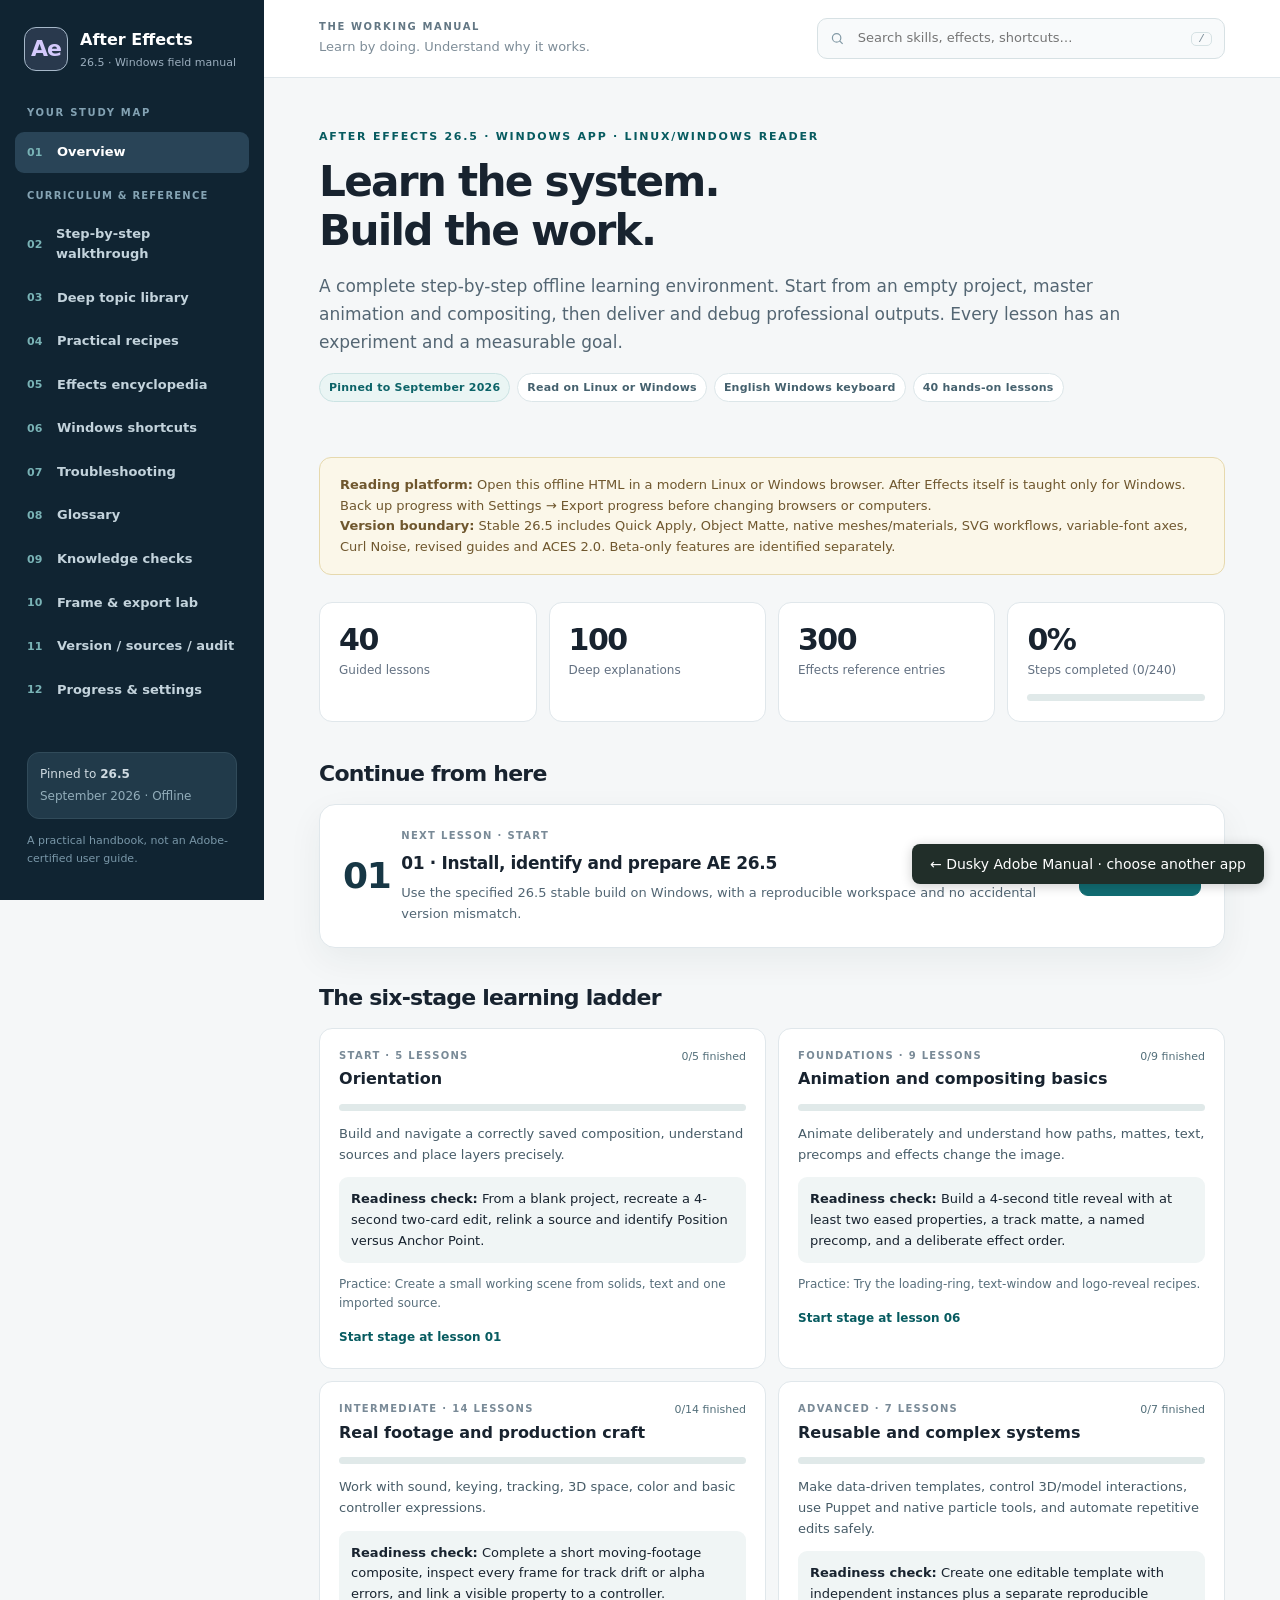
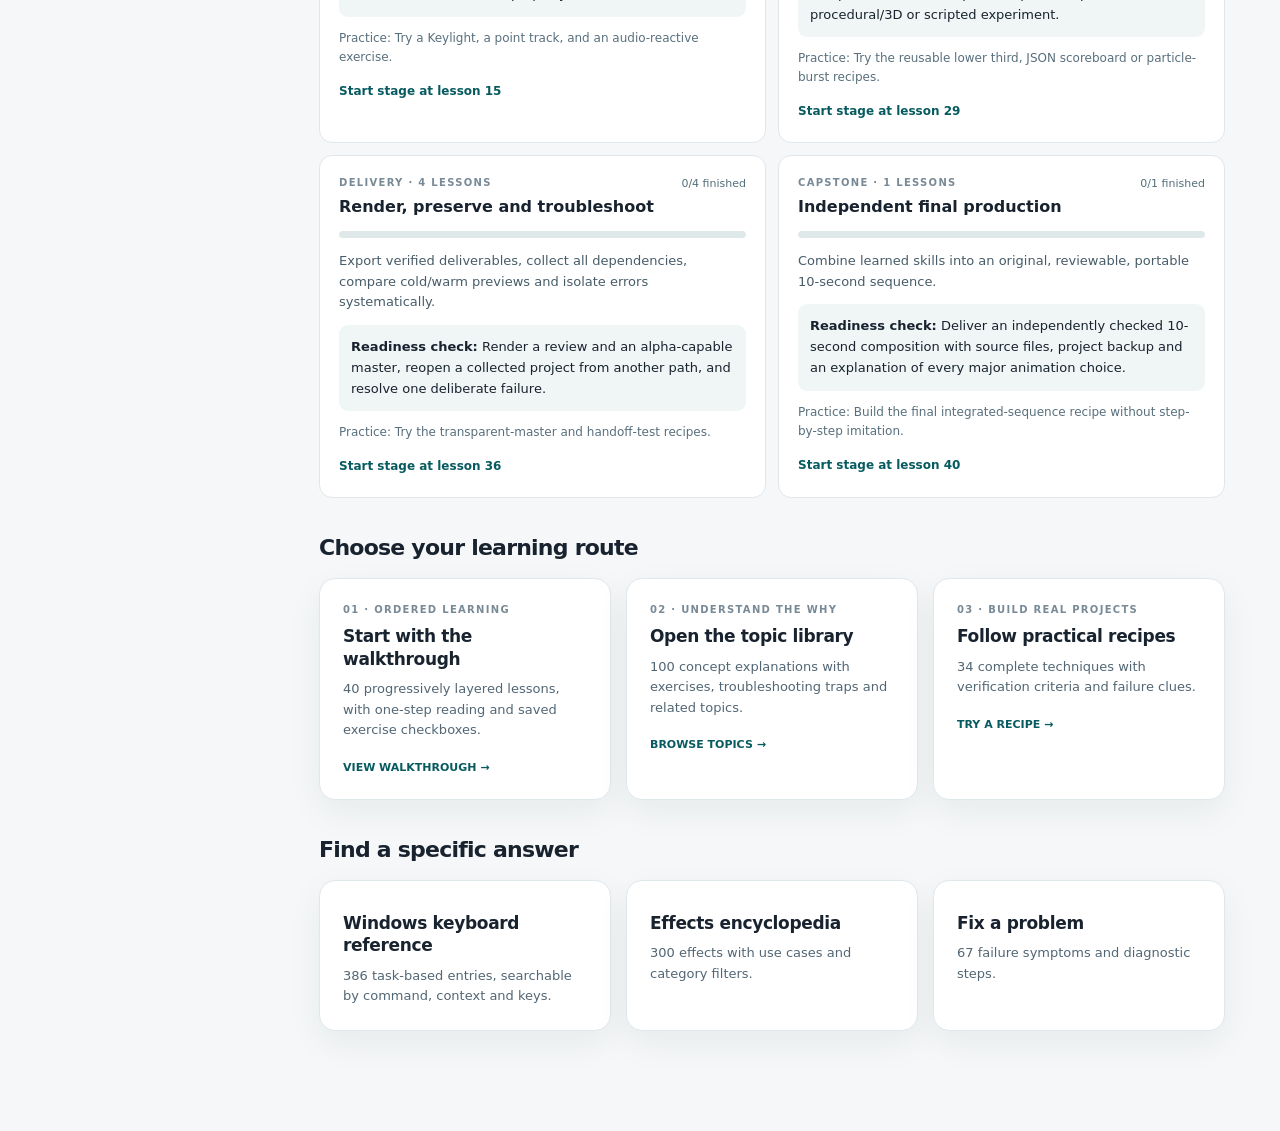
==== manuals/after-effects/index.html @ ebbea2ee "Unify Adobe manuals into a verified offline learning library" ====
<!DOCTYPE html>
<html lang="en">
<head>
<meta charset="utf-8">
<meta name="viewport" content="width=device-width,initial-scale=1">
<meta name="color-scheme" content="light">
<meta name="description" content="Offline After Effects 26.5 training manual, readable on Linux or Windows (After Effects instructions are Windows-only): 40 guided lessons, topics, effects, shortcuts, exercises, quizzes and troubleshooting.">
<title>After Effects 26.5 • Windows Field Manual</title>
<style>:root{--paper:#f5f7f8;--surface:#fff;--ink:#18232f;--muted:#627081;--border:#e0e7eb;--edge:#cbd7dd;--nav:#102432;--navink:#cfdae1;--accent:#137d82;--accent-dark:#075b60;--purple:#7762a6;--warm:#f4efdf;--tag:#eaf4f4;--shadow:0 12px 35px rgba(13,43,54,.06);--radius:16px;--font:15px;color-scheme:light}
*{box-sizing:border-box}html{scroll-behavior:smooth}body{margin:0;background:var(--paper);color:var(--ink);font:var(--font)/1.58 system-ui,-apple-system,"Segoe UI",Arial,sans-serif}a{color:var(--accent-dark);text-decoration:none}a:hover{text-decoration:underline}button,input,select{font:inherit}button{cursor:pointer}button:disabled{cursor:not-allowed;opacity:.45}button:focus-visible,a:focus-visible,input:focus-visible,select:focus-visible,summary:focus-visible{outline:3px solid #e8a653;outline-offset:3px}.skip{position:absolute;top:-60px;z-index:100;background:#fff;padding:10px}.skip:focus{top:10px}
.shell{display:grid;grid-template-columns:264px minmax(0,1fr);min-height:100vh}.sidebar{position:sticky;top:0;height:100vh;overflow-y:auto;background:var(--nav);color:var(--navink);padding:27px 15px 25px;display:flex;flex-direction:column}.brand{display:flex;align-items:center;gap:12px;padding:0 9px 33px}.brand-mark{display:grid;place-items:center;width:44px;height:44px;border:1px solid #a6b8c9;background:#29394d;border-radius:12px;color:#d4c9fb;font-weight:800;font-size:22px;letter-spacing:-1px}.brand strong{display:block;color:#fff;font-size:16px;font-weight:740}.brand small{display:block;color:#9baebe;font-size:11px;margin-top:2px}.sidebar-caption{font-size:10px;color:#83a2b3;letter-spacing:.17em;font-weight:750;margin:0 12px 12px}.nav{display:grid;gap:3px}.nav a{display:flex;align-items:center;gap:11px;padding:10px 12px;border-radius:9px;color:#c3d3dc;font-size:13px;font-weight:550;transition:background .12s}.nav a:hover,.nav a.active{background:#294457;text-decoration:none;color:#fff}.nav .num{font-variant-numeric:tabular-nums;color:#79b3b6;font-size:11px;width:19px}.nav .subnav{margin:12px 12px 7px;color:#85a4b4;font-size:10px;letter-spacing:.12em;font-weight:800}.sidebar-bottom{margin-top:auto;padding:24px 12px 8px}.sidebar-mini{background:#213a4a;border:1px solid #314b5a;border-radius:12px;padding:12px;font-size:12px}.sidebar-mini span{display:block;color:#92adba;margin-top:3px}.sidebar-note{font-size:11px;color:#7997a8;margin-top:13px}
.workspace{min-width:0}.topbar{height:78px;border-bottom:1px solid var(--border);display:flex;gap:22px;align-items:center;justify-content:space-between;background:#fff;padding:0 clamp(23px,4.3vw,78px);position:sticky;top:0;z-index:6}.header-title strong{display:block;font-size:10px;font-weight:800;color:#637784;letter-spacing:.16em}.header-title span{display:block;font-size:13px;color:#7e8d98;margin-top:2px}.search-shell{display:flex;gap:11px;align-items:center;border:1px solid #d7e1e4;border-radius:10px;background:#f8fafb;padding:8px 12px;color:#8299a5;width:min(420px,45%)}.search-shell input{outline:0;border:0;width:100%;background:none;min-width:0;font-size:13px;color:#273742}.search-shell kbd{font:11px ui-monospace,monospace;border:1px solid #d6e2e4;padding:0px 6px;border-radius:5px;color:#7b8d98}.menu-toggle{display:none;border:0;background:none;color:#15313c;font-size:21px}
#main{max-width:1300px;margin:0 auto;padding:50px clamp(23px,4.3vw,78px) 100px;min-height:80vh}.eyebrow{font-size:11px;color:var(--accent-dark);font-weight:800;letter-spacing:.16em;text-transform:uppercase;margin-bottom:13px}.hero{padding-bottom:35px}.hero h1,.heading h1{font-size:clamp(31px,3.3vw,51px);line-height:1.15;letter-spacing:-.042em;max-width:890px;margin:0 0 16px;font-weight:780}.hero p,.heading .lead{font-size:17px;max-width:840px;color:#546673;line-height:1.65;margin:0 0 10px}.heading{margin-bottom:33px}.heading h1{font-size:clamp(30px,3vw,42px)}.pillrow{display:flex;gap:7px;flex-wrap:wrap;margin-top:17px}.pill{font-size:11px;font-weight:750;letter-spacing:.02em;padding:5px 9px;border:1px solid #dce6e9;border-radius:99px;background:white;color:#45616e}.pill.accent{color:#0c6368;background:#eaf5f4;border-color:#cbe3e3}.pill.warning{background:#fbf4e6;color:#825722;border-color:#ecdcb9}.progressbar{height:7px;border-radius:99px;overflow:hidden;background:#e0e9e9}.progressbar span{height:100%;display:block;background:linear-gradient(90deg,#168c91,#58b5a7);transition:width .18s}
.kpis{display:grid;grid-template-columns:repeat(4,1fr);gap:12px;margin:27px 0 38px}.kpi{background:white;border:1px solid var(--border);border-radius:13px;padding:20px 19px}.kpi strong{font-size:30px;display:block;letter-spacing:-.05em;line-height:1.15}.kpi span{font-size:12px;color:var(--muted)}.kpi .progressbar{margin-top:13px}.section-head{display:flex;align-items:end;justify-content:space-between;gap:15px;margin:36px 0 16px}.section-head h2{font-size:22px;line-height:1.25;letter-spacing:-.035em;margin:0}.section-head p{font-size:13px;color:var(--muted);margin:2px 0}.grid{display:grid;grid-template-columns:repeat(2,minmax(0,1fr));gap:15px}.triple{grid-template-columns:repeat(3,minmax(0,1fr))}.card,.paper{background:var(--surface);border:1px solid var(--border);border-radius:var(--radius);box-shadow:var(--shadow)}.card{display:block;padding:23px;color:inherit;transition:transform .12s,border-color .12s}.card:hover{border-color:#b9d5d5;transform:translateY(-1px);text-decoration:none}.card h3{font-size:17px;line-height:1.32;letter-spacing:-.02em;margin:8px 0 9px}.card p{font-size:13px;color:#526674;margin:0}.card .card-foot{margin-top:18px;font-size:11px;color:var(--accent-dark);font-weight:750}.muted{color:var(--muted)}.tiny{font-size:12px;color:var(--muted)}.label{display:block;font-size:10px;text-transform:uppercase;letter-spacing:.13em;color:#798a97;font-weight:800}.paper{padding:26px 29px;margin:16px 0}.paper h2{font-size:21px;letter-spacing:-.02em;margin:0 0 12px}.paper h3{font-size:16px;margin:18px 0 7px}.paper p{margin:0 0 14px;color:#465967}.paper p:last-child{margin-bottom:0}.paper ul{padding-left:20px}.paper li{margin:6px 0}.paper details{border-top:1px solid var(--border);padding:14px 0}.paper details:first-of-type{border-top:0}.paper summary{cursor:pointer;font-weight:700}.paper code,.steps code,.card code,td code{font:12px/1.5 ui-monospace,SFMono-Regular,Consolas,monospace;background:#eff3f5;border:1px solid #e1e6e9;padding:2px 5px;border-radius:4px;color:#244052;overflow-wrap:anywhere}
.timeline-list{display:grid;gap:10px}.lesson-line{border:1px solid var(--border);border-radius:12px;display:grid;grid-template-columns:66px minmax(0,1fr) auto;align-items:center;gap:18px;padding:18px 21px;background:#fff;color:inherit}.lesson-line:hover{border-color:#afd3d3;text-decoration:none}.lesson-line .order{font-weight:800;font-size:14px;color:#81a0a8}.lesson-line h3{font-size:16px;line-height:1.3;margin:0 0 5px}.lesson-line p{font-size:12px;color:var(--muted);margin:0;line-height:1.4}.lesson-line .state{font-size:11px;color:#66818a;font-weight:700;white-space:nowrap}.lesson-line.completed{background:#f4faf8}.lesson-line.completed .state{color:#12806b}.phase{margin:38px 0 12px;font-size:11px;letter-spacing:.14em;font-weight:800;color:#7b859b}.button,.softbutton{border:1px solid #b3ced0;color:#09666b;background:white;padding:9px 15px;border-radius:9px;font-weight:700;font-size:13px}.button{background:#116c72;color:#fff;border-color:#116c72}.button:hover{background:#075d62}.softbutton:hover{background:#e9f4f4}.actions{display:flex;align-items:center;flex-wrap:wrap;gap:10px;margin:20px 0}.breadcrumb{font-size:12px;margin-bottom:17px;color:#658092}.breadcrumb a{color:#12777c}.lesson-head{display:flex;justify-content:space-between;gap:18px;align-items:start}.lesson-head .heading{margin-bottom:16px}.steps{margin:0;padding:0;list-style:none;display:grid;gap:9px}.step{border:1px solid #dce6e8;border-radius:12px;padding:17px 18px;display:flex;align-items:flex-start;gap:13px;background:#fff}.step.done{background:#f3faf7;border-color:#bfdfd7}.step label{display:flex;gap:13px;align-items:flex-start;cursor:pointer;width:100%}.step input{accent-color:#128b7f;margin-top:6px;width:17px;height:17px;flex-shrink:0}.step .step-num{font:700 11px ui-monospace,Consolas,monospace;color:#67838a;padding-top:4px;min-width:24px}.step .step-text{flex:1;font-size:14px;line-height:1.65;color:#2c414d}.step-index{display:inline-block;font-size:12px;color:var(--muted);margin:0 12px}.step-ctrls{display:flex;gap:9px;justify-content:space-between;align-items:center;flex-wrap:wrap;margin:17px 0}.note{border-left:3px solid #b9c6cd;background:#f1f5f6;padding:17px 18px;margin:13px 0;border-radius:0 10px 10px 0;font-size:13px;line-height:1.6}.note strong{display:block;margin-bottom:5px}.note.ok{border-color:#2a9493;background:#edf8f6}.note.caution{border-color:#dcb370;background:#fdf7ed}.note ul{margin:0;padding-left:20px}.checks{display:grid;gap:9px}.checkline{font-size:13px;display:flex;gap:9px;align-items:start}.checkline:before{content:"□";color:var(--accent)}.related{display:flex;flex-wrap:wrap;gap:8px}.related a{display:inline-block;border:1px solid #d2e6e5;background:#f5fbfb;color:#15686c;border-radius:8px;padding:6px 10px;font-size:12px;font-weight:650}.related a:hover{background:#e4f3f1;text-decoration:none}
.docsection{margin-bottom:18px}.docsection h3{margin:0 0 7px;font-size:17px}.docsection p{color:#3e5260;font-size:14px;line-height:1.72;margin:0}.filterbox{display:flex;gap:9px;flex-wrap:wrap;align-items:center;margin:15px 0 25px}.filterbox select,.filterbox input,.calc input,.calc select{border:1px solid #cad9df;border-radius:8px;padding:9px 10px;background:#fff;color:var(--ink);min-width:145px}.filterbox input{flex:1}.result-count{color:var(--muted);font-size:12px;margin-left:auto}.catalog{display:grid;gap:10px}.catalog-item{background:#fff;border:1px solid var(--border);border-radius:11px;padding:17px 20px}.catalog-item h3{margin:0 0 7px;font-size:15px}.catalog-item p{font-size:13px;color:#4b606d;margin:5px 0 0}.catalog-item .label{margin-bottom:7px}.catalog-item .shortcut-key{font:700 12px ui-monospace,Consolas,monospace;background:#e8f1f2;color:#11545d;padding:4px 6px;border-radius:5px;display:inline-block;white-space:normal}.catalog-item .splitrow{display:flex;justify-content:space-between;gap:15px;align-items:start}.catalog-item .splitrow h3{flex:1}.tag-categories{font-size:11px;color:#718d9a;margin-top:10px}.tablewrap{overflow:auto;border-radius:10px;border:1px solid var(--border)}table{border-collapse:collapse;width:100%;font-size:13px;background:#fff}th,td{text-align:left;padding:11px 13px;border-bottom:1px solid #e7ecef;vertical-align:top}th{font-size:11px;color:#536a77;background:#f0f5f6;letter-spacing:.04em}tr:last-child td{border:0}
.diagram{background:#f8fbfb;border-radius:13px;border:1px solid #dae7e8;padding:17px;margin:17px 0;overflow:auto}.diagram svg{display:block;width:100%;height:auto;max-height:250px}.diagram-caption{margin:8px 0 0;color:#596f7b;font-size:12px}.two-col{display:grid;grid-template-columns:minmax(0,1.6fr) minmax(220px,1fr);gap:17px}.sticky{align-self:start;position:sticky;top:105px}.source-list{display:grid;gap:9px}.source-row{border:1px solid var(--border);background:white;border-radius:10px;padding:14px 17px}.source-row strong{font-size:13px;display:block}.source-row span{font-size:11px;color:var(--muted)}.source-row p{font-size:12px;color:#526877;margin:5px 0 0}.legend{display:flex;gap:12px;flex-wrap:wrap;font-size:12px;color:#55717e}.legend span::before{content:'•';color:var(--accent);margin-right:5px}.calc{display:flex;gap:12px;flex-wrap:wrap}.calc label{display:grid;font-size:11px;font-weight:800;letter-spacing:.04em;color:#6e7f8d;gap:6px}.calc input{max-width:180px}.calc output{background:#e9f6f4;display:block;border-radius:10px;padding:15px 19px;font-size:17px;font-weight:750;color:#0c686c;align-self:end}.quiz-option{display:block;border:1px solid var(--border);border-radius:9px;padding:10px 13px;margin:8px 0;cursor:pointer;background:#fff}.quiz-option:has(input:checked){border-color:#84bfc2;background:#f1fafa}.quiz-option input{margin-right:7px;accent-color:var(--accent)}.quiz-result{margin-top:13px;font-weight:700}.quiz-result.correct{color:#127a67}.quiz-result.wrong{color:#a54d2c}.library-intro{margin-bottom:27px}.noticebar{border:1px solid #e6d9ae;background:#fbf7e9;border-radius:12px;padding:17px 20px;margin:20px 0;color:#6f572e;font-size:13px}.toggle{display:flex;gap:8px;align-items:center;font-size:12px;color:#536a78}.toggle input{accent-color:var(--accent)}.section-sep{margin:38px 0 15px;border:0;border-top:1px solid var(--border)}.empty{padding:28px;background:white;border-radius:13px;border:1px solid var(--border);color:var(--muted)}.resultslist{display:grid;gap:9px}.sr-only{position:absolute;left:-9999px}.progress-note{font-size:11px;color:#69808a;margin-top:6px}.callout-feature{display:flex;flex-wrap:wrap;gap:11px;align-items:center}.card-number{font-size:36px;letter-spacing:-.04em;font-weight:850;color:#173745}
body.large-text{--font:17px}body.high-contrast{--ink:#000;--paper:#fff;--muted:#343434;--border:#87949b;--accent:#006b6b;--nav:#000;--navink:#fff}body.high-contrast .card,body.high-contrast .paper{box-shadow:none}
@media(max-width:1100px){.triple{grid-template-columns:repeat(2,minmax(0,1fr))}.kpis{grid-template-columns:repeat(2,1fr)}.two-col{grid-template-columns:1fr}.sticky{position:static}.topbar{gap:12px}}
@media(max-width:790px){.shell{display:block}.sidebar{position:fixed;z-index:12;inset:0 auto 0 0;width:274px;transform:translateX(-105%);transition:transform .18s;box-shadow:0 6px 50px rgba(0,0,0,.23)}body.nav-open .sidebar{transform:translateX(0)}.menu-toggle{display:block}.header-title{display:none}.topbar{height:65px;padding:0 18px}.search-shell{width:auto;flex:1}.search-shell kbd{display:none}#main{padding:29px 17px 75px}.grid,.triple{grid-template-columns:1fr}.hero h1{font-size:34px}.paper{padding:20px 17px}.lesson-line{grid-template-columns:28px 1fr;padding:13px}.lesson-line .state{grid-column:2}.kpis{gap:8px}.kpi{padding:15px}.kpi strong{font-size:25px}}
@media(prefers-reduced-motion:reduce){html{scroll-behavior:auto}*,*:before,*:after{transition:none!important;animation:none!important}}
@media print{.sidebar,.topbar,.menu-toggle,.actions,.filterbox,.step-ctrls,.button,.softbutton{display:none!important}.shell{display:block}#main{padding:5mm 8mm}.paper,.card,.step{box-shadow:none;break-inside:avoid}a{color:#111;text-decoration:none}body{--paper:white}}

/* Progressive six-stage learning ladder; no JavaScript framework or external assets. */
.roadmap-grid{display:grid;grid-template-columns:repeat(2,minmax(0,1fr));gap:12px;margin:15px 0 30px}.roadmap-stage{border:1px solid var(--border);border-radius:13px;background:#fff;padding:19px}.roadmap-stage-top{display:flex;justify-content:space-between;gap:12px;align-items:start}.roadmap-stage h3{font-size:16px;line-height:1.35;margin:5px 0 12px}.roadmap-stage .progressbar{margin:2px 0 13px}.roadmap-stage p{color:#475c68;font-size:13px;margin:0 0 9px}.roadmap-stage .tiny{font-size:12px;color:#586f7c}.roadmap-count{font-size:11px;white-space:nowrap;color:#536f7a}.roadmap-gate{font-size:13px;line-height:1.6;padding:12px;background:#f0f5f5;border-radius:9px;margin:12px 0}.roadmap-link{font-size:12px;font-weight:750;display:inline-block;margin-top:6px}
@media(max-width:850px){.roadmap-grid{grid-template-columns:1fr}}

/* Keep hidden focus-mode steps available for whole-lesson printing. */
.focus-hidden{display:none}
.search-target{outline:3px solid var(--accent);scroll-margin-top:100px}
.step-text,.catalog-item,.source-row,.roadmap-stage{overflow-wrap:anywhere;min-width:0}
@media print{.focus-hidden{display:flex!important}.sticky{position:static}.two-col{display:block}}
body.large-text .step-text,body.large-text .docsection p,body.large-text .paper p,body.large-text .paper li,body.large-text .catalog-item p,body.large-text .card p,body.large-text .roadmap-stage p{font-size:1.1rem}
body.high-contrast .label,body.high-contrast .tiny,body.high-contrast .card p,body.high-contrast .paper p,body.high-contrast .catalog-item p,body.high-contrast .docsection p,body.high-contrast .roadmap-stage p{color:#111}
</style>
</head>
<body>
<a class="skip" href="#main">Skip to content</a>
<div class="shell" id="shell">
 <aside class="sidebar" aria-label="Main navigation">
  <div class="brand"><span class="brand-mark" aria-hidden="true">Ae</span><div><strong>After Effects</strong><small>26.5 · Windows field manual</small></div></div>
  <div class="sidebar-caption">YOUR STUDY MAP</div>
  <nav class="nav" id="nav" aria-label="Guide sections"></nav>
  <div class="sidebar-bottom"><div class="sidebar-mini">Pinned to <strong>26.5</strong><span>September 2026 · Offline</span></div><div class="sidebar-note">A practical handbook, not an Adobe-certified user guide.</div></div>
 </aside>
 <div class="workspace">
  <header class="topbar">
   <button class="menu-toggle" id="toggleMenu" type="button" aria-label="Toggle navigation" aria-expanded="false">☰</button>
   <div class="header-title"><strong>THE WORKING MANUAL</strong><span>Learn by doing. Understand why it works.</span></div>
   <label class="search-shell"><svg viewBox="0 0 24 24" width="17" height="17" aria-hidden="true"><circle cx="11" cy="11" r="7" fill="none" stroke="currentColor" stroke-width="2"/><path d="m16 16 5 5" stroke="currentColor" stroke-width="2"/></svg><input id="globalSearch" type="search" placeholder="Search skills, effects, shortcuts…" autocomplete="off" aria-label="Global search"><kbd>/</kbd></label>
  </header>
  <main id="main" tabindex="-1" aria-live="polite"></main>
 </div>
</div>
<script type="application/json" id="guideData">{"meta":{"name":"After Effects 26.5 — Windows Complete Learning Manual","application":"Adobe After Effects","applicationVersion":"26.5","platform":"Windows","readerPlatforms":["Linux","Windows"],"keyboard":"Default English layout","manualEdition":2,"released":"2026-09","guideResearchCutoff":"2026-10-28","offline":true,"provenance":"Adobe 26.5 release notes, current requirements, feature-specific Adobe documentation and user-supplied topic inventory"},"stagePlan":[{"phase":"START","name":"Orientation","objective":"Build and navigate a correctly saved composition, understand sources and place layers precisely.","gate":"From a blank project, recreate a 4-second two-card edit, relink a source and identify Position versus Anchor Point.","practice":"Create a small working scene from solids, text and one imported source."},{"phase":"FOUNDATIONS","name":"Animation and compositing basics","objective":"Animate deliberately and understand how paths, mattes, text, precomps and effects change the image.","gate":"Build a 4-second title reveal with at least two eased properties, a track matte, a named precomp, and a deliberate effect order.","practice":"Try the loading-ring, text-window and logo-reveal recipes."},{"phase":"INTERMEDIATE","name":"Real footage and production craft","objective":"Work with sound, keying, tracking, 3D space, color and basic controller expressions.","gate":"Complete a short moving-footage composite, inspect every frame for track drift or alpha errors, and link a visible property to a controller.","practice":"Try a Keylight, a point track, and an audio-reactive exercise."},{"phase":"ADVANCED","name":"Reusable and complex systems","objective":"Make data-driven templates, control 3D/model interactions, use Puppet and native particle tools, and automate repetitive edits safely.","gate":"Create one editable template with independent instances plus a separate reproducible procedural/3D or scripted experiment.","practice":"Try the reusable lower third, JSON scoreboard or particle-burst recipes."},{"phase":"DELIVERY","name":"Render, preserve and troubleshoot","objective":"Export verified deliverables, collect all dependencies, compare cold/warm previews and isolate errors systematically.","gate":"Render a review and an alpha-capable master, reopen a collected project from another path, and resolve one deliberate failure.","practice":"Try the transparent-master and handoff-test recipes."},{"phase":"CAPSTONE","name":"Independent final production","objective":"Combine learned skills into an original, reviewable, portable 10-second sequence.","gate":"Deliver an independently checked 10-second composition with source files, project backup and an explanation of every major animation choice.","practice":"Build the final integrated-sequence recipe without step-by-step imitation."}],"chapters":[{"id":"install","title":"01 · Install, identify and prepare AE 26.5","phase":"START","why":"Use the specified 26.5 stable build on Windows, with a reproducible workspace and no accidental version mismatch.","steps":["Open Creative Cloud Desktop on Windows. Locate After Effects and check the installed version through Help → About After Effects. The target is 26.5 stable (September 2026). Beta is a separate installation; its tools are not automatically part of stable.","Before a large project, compare your Windows version, CPU architecture, RAM, GPU/driver and free storage with Adobe’s 26.5 requirements. AVX2 is required for supported Intel/AMD systems; Windows on Arm has its own supported Snapdragon hardware. A Windows VM must expose the required CPU/GPU capabilities; successful launch alone does not establish 3D performance.","Start AE and identify Project, Composition viewer, Timeline, Effect Controls, Effects \u0026 Presets, Properties, Preview and Render Queue panels. Hover any panel and tap the backtick key (`) to maximize/restore it.","Choose Window → Workspace, select a standard layout and use Reset to Saved Layout if panels are lost. Use Edit → Preferences to configure auto-save, disk cache and available memory without starving Windows.","Create a dedicated folder such as D:\\AE_Learning\\01_First_Project. Reserve an Assets subfolder, an Output subfolder and a project backup folder. Avoid relying on temporary Downloads files.","Open Edit → Keyboard Shortcuts (Ctrl+Alt+') to verify bindings on your installed version and keyboard layout. Save a custom preset only if you intentionally change a shortcut."],"checks":["I can verify 26.5 and locate every central panel.","I have an organized Windows project folder.","I know where the shortcut editor is."],"experiment":"Break and restore a workspace layout, then find the Timeline and Effects \u0026 Presets in under 30 seconds.","pitfalls":["Adobe Help can mix stable and Beta features; confirm the release label before using a new command.","Do not delete the disk-cache folder while AE is actively writing to it."],"topics":["interface","version-workflow","performance","project-management"],"sources":["release","history","requirements","shortcuts","memory"],"optional":false,"diagram":"screen"},{"id":"logic","title":"02 · Understand projects, comps, layers and pixels","phase":"START","why":"Build a correct mental model before memorizing commands.","steps":["A .aep project is a container of references, compositions, settings and animation; imported images and video normally remain external files. Save Project is not the same as Collect Files or render.","Create a 1920×1080, 24 fps, 8-second composition with Ctrl+N. Name it 01_LAB. Distinguish composition size, frame rate, duration, pixel aspect ratio and background color; the comp background is not automatically an opaque render layer.","Create a blue solid (Ctrl+Y), a text layer (Ctrl+T in an appropriate context), and an empty shape layer (Layer → New → Shape Layer). Stack order determines which pixels cover which in ordinary 2D.","Select the blue layer: P=Position, S=Scale, R=Rotation, T=Opacity, A=Anchor Point. Use Shift+P to add Position while other properties are displayed, and U for animated properties.","Toggle a layer eye, shy, solo, lock, effects (fx), motion blur and 3D switch. Explain how hiding an entire layer differs from bypassing just its effects. F4 changes switches/modes columns.","Learn the vocabulary: footage item vs footage layer, source vs instance, composition vs precomposition, property vs keyframe, mask vs shape, alpha channel vs opacity, effect vs shape operator."],"checks":["I can describe the project/comp/layer hierarchy.","I can distinguish source items from instances.","I can reveal five transform properties."],"experiment":"Duplicate the blue solid layer twice; assign each instance a different Opacity. Observe that all three layers refer to the same Solid Footage source in the Project panel.","pitfalls":["Pressing a stopwatch that is already active removes its keyframes.","A background color setting does not add opaque pixels to your output."],"topics":["interface","layer-anatomy","coordinates","render-order"],"sources":["help","shortcuts"],"optional":false,"diagram":"layers"},{"id":"assets","title":"03 · Import and inspect footage correctly","phase":"START","why":"Learn what AE assumes when interpreting each media asset.","steps":["Use Ctrl+I to import a PNG with alpha, a JPG, a short constant-frame-rate video, a WAV file and—when available—an image sequence. Check whether the source is a file, sequence or folder.","Double-click footage in Project to open its Footage panel. Compare footage time and frame dimensions with those of your composition. Drag footage into a comp; inspect scaling and frame-rate behavior.","Right-click footage → Interpret Footage → Main. Identify frame rate assumption, field order, pixel aspect ratio and alpha interpretation (straight vs premultiplied); note color options separately.","For an image sequence, select the first frame and use the sequence checkbox only when intended. Verify that frames were numbered without gaps and their order is correct.","Replace a selected layer’s source by Alt-dragging a different source from Project onto the layer. Confirm transform animation and effects remain in place. Distinguish replacing a layer source from replacing a Project item globally.","Make an Assets folder in Project, sort sources and keep originals on disk. If Windows drive letters or source folders change, use Replace Footage to relink the existing Project item; importing the same file again creates a separate item and may leave broken layer references unresolved."],"checks":["I can interpret footage and verify source frame rates.","I can replace footage without losing a layer animation.","I know where a missing-file reference points."],"experiment":"Import a square logo and a wide logo, replace the first with the second using Alt-drag, and observe how the same Scale value affects each.","pitfalls":["Variable-frame-rate recordings can cause erratic time or audio sync; use a constant-frame-rate transcode when needed.","Premultiplied alpha interpreted as straight can cause a dark fringe."],"topics":["import-media","alpha","footage-interpretation","file-management"],"sources":["help","shortcuts"],"optional":false,"diagram":"layers"},{"id":"timing","title":"04 · Read time, frames, trims and the work area","phase":"START","why":"The difference between layer time, source time and comp time prevents silent editing errors.","steps":["In the Timeline, place the current-time indicator (CTI) at exactly 00:00:02:00 at 24 fps. Use Page Up/Page Down to step frames; Shift+Page Up/Down steps ten frames. Read timecode as hours:minutes:seconds:frames.","Use B and N to set an intentionally short work area. Start/stop Preview with Space; observe the Preview panel options. The work area is a range for preview/render control, not a change to source duration.","With CTI at 1 second, select a footage layer and press [ to shift its entire layer bar so the In point meets CTI. Next move CTI to 2 seconds, press Alt+[ to trim the In point without moving the entire layer. Undo twice and compare layer Start Time, In point and source frames.","Use Alt+] to trim the out point, Ctrl+Shift+D to split, Ctrl+D to duplicate, and I/O to jump to a selected layer’s in/out points. Practice knowing which commands change the source span.","Move the Timeline zoom using = / - on the main keyboard. Toggle full-span/single-frame viewing with ;. View one exact source frame, then locate it after shifting the layer.","Set marker(s) to plan beats. A composition marker differs from a layer marker; both differ from a keyframe. Save an experiment copy before drastic trimming."],"checks":["I can step to a specific frame.","I know the distinction between moving, trimming and splitting.","I can define a work area."],"experiment":"Build a 4-second card transition that changes from a blue card to a red card at exactly 48 frames.","pitfalls":["At 24 fps, :23 is the last frame within a numbered second; :24 is not an in-second frame.","The main keyboard 0 and numpad 0 may do different things."],"topics":["frames","timeline","source-time"],"sources":["help","shortcuts"],"optional":false,"diagram":"timeline"},{"id":"transform","title":"05 · Anchor, Position, Scale and parenting","phase":"START","why":"Spatial transforms are predictable once you understand coordinate spaces.","steps":["Draw a 200×200 rectangle in a Shape Layer. Press P to inspect the comp-space Position of the shape layer’s anchor; press A to inspect its layer-space Anchor Point (which may not coincide with the rectangle’s own group center). Changing one is not the same as changing the other.","Move the anchor with the Pan Behind tool (Y). Rotate with R; notice where rotation occurs. To center the anchor within content, test Ctrl+Alt+Home and compare the result with Ctrl+Home, which centers the layer’s anchor in the comp.","Create a Null Object (Ctrl+Alt+Shift+Y). Parent the shape and text to the null using the Parent \u0026 Link pick whip. Move, scale and rotate the null; then inspect each child’s local transform.","Unparent one child and watch its on-screen pose if AE compensates its transform. Explain why parenting does not mean copying Position keyframes or merging layers.","For a 3D layer, Position has three dimensions and rotation/orientation differs from the 2D case. Do not introduce a camera yet; use the 3D switch only for a controlled experiment.","Build a single controller named CTRL_RIG, and do not put unrelated effects on it. Label layers clearly and lock controllers when their position is correct."],"checks":["I can tell anchor and position apart.","I can parent two layers to a null.","I can explain local vs comp coordinates."],"experiment":"Animate the null in a circle while rotating an independently animated child around its own pivot.","pitfalls":["Changing a child parent can alter coordinate interpretation.","Centering a layer and centering its anchor are different commands."],"topics":["coordinates","parenting","3d-intro"],"sources":["help","shortcuts"],"optional":false,"diagram":"coordinates"},{"id":"keys","title":"06 · Create and remove keyframes safely","phase":"FOUNDATIONS","why":"Animate one number correctly before adding complex rigs.","steps":["Add a Position keyframe at time 0 by clicking the stopwatch once. Move to 1 second and drag the object to a new Position. Inspect the two diamonds in the Timeline.","Return to time 0, reveal Opacity with T, set it to 100 and click its stopwatch to create the first Opacity keyframe. Then move to 2 seconds and change Opacity to 0 to create the second key. Without that first keyframe, the change at 2 seconds would simply set a constant value rather than a fade.","Select only one keyframe and press Delete. Rebuild it. To remove all Position keys, click the active stopwatch: observe that every keyframe vanishes and the current value is retained. Undo immediately.","Use U to show only animated properties, UU to show all properties modified from defaults, and K/J to jump visible keyframes/markers.","Use Alt+Shift+P or Alt+Shift+T to add/remove a key at CTI on the appropriate property; this does not toggle the whole property’s animation stopwatch.","Copy two selected Position keyframes, place CTI elsewhere and paste. Note that the first pasted key usually aligns with CTI. Use a separate duplicate layer to compare variations."],"checks":["I can create, move and remove a single keyframe.","I understand the dangerous stopwatch toggle.","I can show only animated properties."],"experiment":"Animate a circle from x=200 to x=1720 in exactly 2 seconds, then fade it in for the first 12 frames.","pitfalls":["Auto-keyframing can enable animation for new properties automatically; leave it off while learning.","Deleting one key is not the same as deactivating the stopwatch."],"topics":["keyframes","timeline"],"sources":["help","shortcuts"],"optional":false,"diagram":"timeline"},{"id":"easing","title":"07 · Design motion with the Graph Editor","phase":"FOUNDATIONS","why":"Good animation depends on velocity and spacing, not just destinations.","steps":["Create Position keyframes 0 and 1 second, 800 pixels apart. Set both Linear, preview, and notice constant perceived speed on a straight path.","Select both keys and press F9 (Easy Ease). Use Shift+F3 to open the Graph Editor. Locate Speed Graph and Value Graph modes; for Position, choosing Separate Dimensions changes the way you can edit curves.","In Speed Graph, make the object accelerate quickly and decelerate gently. Preview and compare. Inspect motion-path dots: dense dots represent smaller distance per sample and hence slower motion.","Make a third middle Position key; separate spatial path curvature (trajectory) from the time interpolation (velocity). A curved path can move at constant speed, and a straight path can ease.","Use Easy Ease In/Out intentionally. For a stepped stop-motion look, test Toggle Hold Keyframe. Observe that Hold is not the same as a slow Bézier curve.","Open Keyframe Velocity (Ctrl+Shift+K) when numerical influence is necessary. Save a tiny file containing three clearly named easing examples."],"checks":["I can explain speed vs value graphs.","I can make linear, eased and hold movement.","I understand spatial vs temporal curves."],"experiment":"Make three identical circles travel 500 px with linear, ease-out and overshoot movement; render a side-by-side comparison.","pitfalls":["Tweaking spatial Bézier handles changes the path rather than temporal easing.","Position Separate Dimensions removes the unified motion path representation."],"topics":["graph-editor","keyframes","motion-design"],"sources":["help","shortcuts"],"optional":false,"diagram":"graph"},{"id":"paths","title":"08 · Draw shapes and parametric shape operators","phase":"FOUNDATIONS","why":"Distinguish vector geometry, paths, styles and per-group transformations.","steps":["Deselect all layers and use Q to draw a rectangle. It creates a Shape Layer. Expand Contents → Rectangle → Rectangle Path, Fill, Stroke, and the shape group’s Transform; compare with the layer’s separate Transform group.","Make an Ellipse and a Polystar with the Q tool cycle. Change parametric Size, Roundness, Points and radii. Do not convert to Bézier until you actually need manual vertices.","Use Contents → Add → Trim Paths and animate End from 0 to 100 on a stroked path. Set Start and Offset to explore moving a dash around a loop.","Use Repeater to create repeated copies of a group. Find Copies, Offset and Transform: Repeater → Position, Rotation, Scale. Explain why changing original geometry affects every repeated instance.","Explore Offset Paths, Pucker \u0026 Bloat, Zig Zag, Twist and Wiggle Paths one at a time. Turn each operator off and on to isolate its effect.","Convert a duplicated parametric path to Bézier; move a vertex with Pen/Selection tools. Try a closed filled shape and an open stroked path to compare filling behavior."],"checks":["I can locate group Transform vs layer Transform.","I can animate Trim Paths and Repeater.","I can choose parametric vs Bézier geometry."],"experiment":"Make a rotating loading indicator consisting of twelve repeated ticks and a Trim Paths ring.","pitfalls":["An empty Shape Layer has no visible pixels.","Shape operators are not in the Effect Controls effects list."],"topics":["shapes","paths","strokes"],"sources":["help","shortcuts"],"optional":false,"diagram":"layers"},{"id":"masks","title":"09 · Understand masks and alpha","phase":"FOUNDATIONS","why":"Transparency has several independent sources, each suited to different work.","steps":["Add a photograph to a comp. Select the photograph and draw a rectangle: it normally creates a mask on the selected layer. Deselect and draw another rectangle: it creates a shape layer. Check the toolbar mask/shape mode.","Press MM to reveal mask groups. For each mask test Mode Add, Subtract, Intersect and None, then change Feather, Expansion and Opacity and invert the mask.","Animate Mask Path over several frames to follow a moving subject. Make simple wide shapes first; excessive vertices are harder to stabilize and maintain.","Set a high feather value, then change layer Opacity separately. Inspect the Alpha channel via Alt+4. A transparent pixel can still have RGB values; alpha determines coverage.","Draw two masks on the same layer; test which mode is used and whether the order changes results. Enable/disable masks independently without deleting their path keys.","Precompose masked imagery and compare the look with and without Collapse Transformations in a controlled vector/precomp case; do not assume the switch is a free quality upgrade."],"checks":["I can create a mask on a selected layer.","I can adjust feather, expansion and modes.","I can inspect actual alpha separately."],"experiment":"Cut a circular window into a photo and animate the window to follow a bouncing ball.","pitfalls":["An animated mask is not a motion-tracked mask until you track it.","High feather is not a cure for poor matte edges."],"topics":["masks","alpha","mattes"],"sources":["help","shortcuts"],"optional":false,"diagram":"alpha"},{"id":"mattes","title":"10 · Use track mattes and blend modes","phase":"FOUNDATIONS","why":"Mattes let one layer control visibility of another without drawing directly on the target.","steps":["Create a text layer above a video layer. In the video layer’s TrkMat column select the text layer as its matte source. Modern AE track mattes can refer to another layer without that matte being directly above the target.","Test Alpha Matte versus Alpha Inverted Matte. Then use a luminance gradient and select Luma Matte versus Luma Inverted Matte. Identify what white, black and grey mean in each mode.","Try a transparent red-to-blue shape as a matte and inspect why its alpha can be constant although its luminance varies dramatically. Convert to grayscale for a predictable luma test.","Use F4 to reveal Switches/Modes where necessary. Compare Normal, Multiply, Screen, Add and Overlay on the same footage with two test layers.","Precompose only when the matte has to become a reusable source or when an effect must operate after the matte. A simple matte relationship does not automatically require a precomp.","Render to a format supporting alpha and verify transparency over a checkerboard outside AE. A matte preview on black is not proof that alpha was exported."],"checks":["I can choose alpha vs luma matte.","I can invert either matte.","I can demonstrate an actual transparent export."],"experiment":"Make a 3-second title reveal in which video is visible only inside moving letters.","pitfalls":["Screen blend mode against black does not create real alpha.","Layer opacity and track-matte coverage multiply in the final composite."],"topics":["mattes","blending","alpha","export"],"sources":["help","shortcuts"],"optional":false,"diagram":"alpha"},{"id":"precomp","title":"11 · Precompositions, nested time and render order","phase":"FOUNDATIONS","why":"Precomps organize work, but also change which operations happen first.","steps":["Select three animated layers and precompose with Ctrl+Shift+C. Name the new comp 02_ICON_UNIT; with multiple selected layers After Effects uses Move all attributes into the new composition. To compare with Leave all attributes, make a separate single-layer footage/solid test (not a shape or text layer), precompose it, and inspect both dialog choices.","Open the precomp and note the inner time, duration, and layer layout. Return to the master comp and alter the precomp layer transform. Inspect whether the inner animation still plays as intended.","Apply Gaussian Blur to a shape, then precompose with different attribute settings; compare effect-before-transform with effect-after-transform. Render order is the reason precomposing can change an effect’s appearance.","In a duplicated test comp, toggle Collapse Transformations on the nested comp. Observe changed transformations, masks, 3D interactions and effect results rather than universally enabling the switch.","Use Time Remapping and an Essential Property only after the nested comp behaves consistently. Name instances uniquely when they need different controls.","Add a short marker on master comp corresponding to a specific event inside the precomp. Document any shifted inner start times and audio synchronization."],"checks":["I can precompose with an intentional attribute choice.","I can explain a changed blur after precomposition.","I can locate inner vs outer time."],"experiment":"Build a lower-third as its own comp, duplicate it twice in a master comp and vary scale/timing without editing the internal artwork.","pitfalls":["Collapse Transformations is not a generic quality switch.","Precompose can change how adjustment layers, 3D and effects interact."],"topics":["precomp","render-order","essential-properties"],"sources":["help","precompose"],"optional":false,"diagram":"layers"},{"id":"text","title":"12 · Typography and animated text selectors","phase":"FOUNDATIONS","why":"Type in motion is a system of characters, paragraphs, layout and animation selectors.","steps":["Use Ctrl+T to create point text with a click and paragraph text by dragging a text box. Test different wrapping, alignment, font weight and paragraph settings in Character/Paragraph.","Make two headings with consistent font family and sizes; use tracking and leading intentionally. Use native text rather than rasterizing type when you need accessibility and later wording changes.","Expand Text → Animate → Position and add an Opacity animator. Open Range Selector → Advanced; compare Based On Characters, Characters Excluding Spaces, Words and Lines.","Animate Range Selector Offset from -100% to 100% to sweep a reveal. Compare Smoothness 0 to 100 and different selector shapes for stepped vs continuous entrances.","Use Text → Path Options when appropriate to put characters along a mask path. A text-on-path system is different from converting text to outlines.","Create two text layers, apply only a few font and style changes, and test 25.4+ copy/paste text formatting where available. Verify the paste action in the text editing context."],"checks":["I can distinguish point and paragraph text.","I can animate words and letters separately.","I can use Range Selector Offset."],"experiment":"Make a 5-second kinetic typography card with per-word emphasis, clean baseline and a safe screen margin.","pitfalls":["Per-character expressions added in 25.0 are different from variable-font axis animation introduced in 26.0.","Using the same keybindings while editing text can trigger text editing commands instead of layer shortcuts."],"topics":["text","text-animator","type-design"],"sources":["help","shortcuts"],"optional":false,"diagram":"layers"},{"id":"effects","title":"13 · Learn effects, order and adjustment layers","phase":"FOUNDATIONS","why":"Effects compute images in sequence, and the order is part of the design.","steps":["Create a solid with Fractal Noise; apply Levels, Tint, Turbulent Displace and Glow in that order. Duplicate the layer and reorder Glow before Levels. Compare the different result.","Open Effect Controls with F3. Rename each effect instance by its purpose. Toggle its fx switch; note that disabling an effect is nondestructive while Ctrl+Shift+E removes all effects from selected layers.","Make an Adjustment Layer (Ctrl+Alt+Y) and apply Curves. Put it above two footage layers; toggle layer order and note which lower pixels it modifies.","Compare an effect applied to a footage layer, the same effect on a precomp, and an effect on an adjustment layer. They do not use identical inputs in all cases.","Press Ctrl+Enter to open Quick Apply. Search e:glow, p: for presets or m: for menu commands; Enter applies the selected result. Use Effect → Manage Effects if an installed effect is disabled.","Test effect compatibility at 8, 16 and 32 bpc in Project Settings. An effect may process fewer bit depths or be CPU-only; check supported modes for the actual installed 26.5 effect."],"checks":["I can rearrange effects to change render results.","I understand adjustment layers.","I can distinguish bypass from deletion."],"experiment":"Build a cloudy glow effect with at least four effects; save an Animation Preset for reuse.","pitfalls":["In Quick Apply, Ctrl+Enter applies to a new layer and Ctrl+Alt+Enter to a new adjustment layer; outside it Ctrl+Enter opens the launcher.","An effect called a 3D effect does not necessarily create an actual 3D layer."],"topics":["effect-order","effects","adjustment-effects","quick-apply","effect-labels"],"sources":["effects","effects-overview","quick-apply"],"optional":false,"diagram":"effects"},{"id":"modern-operations","title":"14 · Quick Apply, guides and effect organization","phase":"FOUNDATIONS","why":"Use the current interface to locate operations and build consistent layouts.","steps":["Create a duplicate of your title comp. Press Ctrl+Enter, type e:glow and apply the result to the intended layer with Enter; F3 opens its controls.","Reopen Quick Apply and inspect p: and m: results. On a disposable comp try Ctrl+Alt+Enter inside the launcher to create an adjustment layer, then compare which pixels change.","Rename effect instances by purpose and give them distinct color labels using the gray swatch beside each effect name. Bypass one fx switch and compare before deleting anything.","Show rulers with Ctrl+R. Add a 50% vertical guide and a 100-pixel right-edge guide via Edit Guide; change a duplicate composition’s width and compare.","Lock guides independently from pinning. Export a .guides file and import it into another view, checking units, colors and reference edges in the destination.","Choose an effect you use often and save a deliberate Animation Preset. Apply it to a duplicate at a known playhead time and inspect the added properties and keys."],"checks":["I can use Quick Apply result modifiers.","I can explain fixed versus percentage margins.","I can distinguish effect labels from processing."],"experiment":"Build landscape and portrait title variants with the same intended margins; explain which artwork still needs repositioning.","pitfalls":["Guides do not reposition layers automatically.","A preset can add keyframes at CTI and change an existing setup."],"topics":["quick-apply","responsive-guides","effect-labels","clipboard-frame"],"sources":["quick-apply","guides","effect-controls"],"optional":false,"diagram":"screen"},{"id":"blur","title":"15 · Blur, glow, noise and depth maps","phase":"INTERMEDIATE","why":"Understand the purpose of blur and procedural textures instead of applying random presets.","steps":["Place Gaussian Blur on a photographic layer. Increase Blurriness and compare Repeat Edge Pixels on/off around the boundaries.","On a duplicate, use Camera Lens Blur and configure lens properties. Compare computational cost and appearance with a Gaussian Blur of similar apparent radius.","Generate a grayscale Fractal Noise texture on another layer. Use Displacement Map to warp a checkerboard; inspect map source channel, Max Horizontal/Vertical Displacement and map resolution.","Try Compound Blur or Camera Lens Blur with a blur/depth map and feathered transitions. A depth map controls *where* blurring occurs; it is not the same as overall lens bokeh settings.","Make a glow source by isolating bright pixels through Levels, then apply Glow with intentional Threshold, Radius and Intensity. Note why adding glow to a full-bright white rectangle washes out the whole scene.","Animate Fractal Noise Evolution and Offset Turbulence. Use it as a texture, matte, displacement driver or blend overlay, checking noise aliasing at final resolution."],"checks":["I can choose ordinary vs lens-like blur.","I can use a grayscale map to deform or blur.","I can keep a glow controllable."],"experiment":"Build a heat-haze transition using Fractal Noise as an animated Displacement Map.","pitfalls":["Curl Noise is available in 26.5 for flowing procedural textures; compare it with Fractal Noise rather than treating them as identical.","Too much glow can destroy edge contrast and alpha quality."],"topics":["blur","procedural","depth-maps","curl-noise"],"sources":["effects","noise"],"optional":false,"diagram":"effects"},{"id":"timefx","title":"16 · Time remap, speed, loops and motion blur","phase":"INTERMEDIATE","why":"Temporal sampling affects motion even when no transform changes.","steps":["Put a clip in a comp. Compare Time Stretch, Time-Reverse Layer (Ctrl+Alt+R), and Time Remapping (Ctrl+Alt+T). Record which changes source speed and which changes the timing of layer keyframes.","Enable Time Remapping on a duplicate and add a middle keyframe to speed up one segment and slow down another. Inspect interpolation: smooth time remapping can freeze or reverse segments.","For looping source playback, locate the final valid source frame and the default end-time key. Remove or adjust the problematic end key before adding loopOut('cycle') to Time Remap if required.","Use Posterize Time on a duplicate to create a stepped frame-rate aesthetic. Distinguish it from changing the *composition* frame rate.","Animate a fast-moving shape. Toggle its Motion Blur switch and the comp’s master Motion Blur switch. Adjust shutter angle and shutter phase under comp Advanced settings; judge at full speed.","Compare native motion blur with CC Force Motion Blur or Pixel Motion Blur where available. Third-party/plugins and frame interpolation may need substantially more rendering time."],"checks":["I can reverse footage and remap it.","I can loop without an extra flash at the seam.","I can enable both motion blur switches."],"experiment":"Create three 2-second strips: smooth moving circle, 12-fps posterized circle and motion-blurred circle.","pitfalls":["Motion blur is not added just because a layer has Position keyframes.","Time Remap source duration endpoints can be off by one visible frame."],"topics":["time-remap","frame-rate","motion-blur"],"sources":["help","shortcuts"],"optional":false,"diagram":"timeline"},{"id":"audio","title":"17 · Audio levels, waveform and reactive graphics","phase":"INTERMEDIATE","why":"AE can synchronize and drive animation from audio, but is not a full DAW.","steps":["Import a WAV with predictable beats. Press L for Audio Levels and LL (two quick taps) for its waveform; use numpad decimal for audio-only preview on a standard keyboard.","Set clear timeline markers at beats. Trim and reposition sound without accidentally offsetting its start relative to animated elements; use the Info panel if needed.","Select audio → Animation → Keyframe Assistant → Convert Audio to Keyframes. Inspect the resulting Audio Amplitude null and Both Channels Slider keyframes.","On a shape’s Scale, Alt+click the stopwatch and use a simple expression driven by the slider. For example: a=thisComp.layer('Audio Amplitude').effect('Both Channels')('Slider'); [100+a*2,100+a*2];.","Smooth noisy values with the smooth() expression when needed or keyframe smoothing, and clamp extreme peaks. Build a minimum scale so silence does not collapse the graphic.","Export a preview and listen to it. Audio playback from the computer can differ from a final encoded render; check that audio output is explicitly enabled in the Output Module."],"checks":["I can reveal an audio waveform.","I can convert audio to control keys.","I can make a shape pulse to audio."],"experiment":"Animate a 5-bar equalizer-like display using five linked or differently remapped audio amplitude values.","pitfalls":["Audio amplitude generated by the assistant is a numerical representation, not a beat classifier.","An audio effect can modify the sound, not just a visible waveform."],"topics":["audio","audio-reactive","expressions"],"sources":["help","shortcuts"],"optional":false,"diagram":"timeline"},{"id":"keying","title":"18 · Green/blue-screen compositing","phase":"INTERMEDIATE","why":"Professional keying separates core opacity, edge detail and spill removal.","steps":["Import evenly lit green-screen footage. Put a contrasting background beneath it, then apply Keylight (1.2) to the footage.","Pick a representative green Screen Colour away from hair/skin. Switch Keylight View to Screen Matte. Adjust Clip Black and Clip White moderately to establish opaque subject and clean background.","Inspect fine hair and semi-transparent material. Use Screen Shrink/Grow and Screen Softness carefully; extreme crushing loses legitimate edge detail.","Add Key Cleaner and Advanced Spill Suppressor after Keylight when useful. Compare suppression modes and check green reflections in grey or skin regions.","Use a garbage mask to eliminate off-screen gear and nonuniform regions before or alongside keying. Use separate inside and edge mattes for challenging footage rather than forcing one setting for every region.","Check the keyed subject against black, white, saturated grey and final intended background. Add light wrap/grade if visually needed, but keep a clean premultiplied edge."],"checks":["I can read the Keylight screen matte.","I can distinguish matte cleanup from spill suppression.","I can inspect alpha on four backgrounds."],"experiment":"Produce a 5-second talking-head composite against a still photograph, with stable hair edges.","pitfalls":["Cranking Clip Black/White removes real fine detail.","Luma matte does not automatically replace chroma keying."],"topics":["keying","alpha","compositing"],"sources":["help","shortcuts"],"optional":false,"diagram":"alpha"},{"id":"tracking","title":"19 · Track a moving point and stabilize motion","phase":"INTERMEDIATE","why":"Tracking turns observations in footage into reusable transformations.","steps":["Select a footage layer and open Window → Tracker. Choose Track Motion. Start with a high-contrast feature that does not rotate out of view; define Feature and Search Regions.","Track forward in small portions and inspect drift. Set the Attach Point thoughtfully; the feature region may move while the attachment stays separately positioned.","Create a Null, set Edit Target to that Null, and Apply the tracking data. Parent a graphic to the null rather than pasting tracking keys into every child.","Enable rotation and scale tracking by using two tracking points when the footage supports stable features. Know that point trackers cannot inherently solve full perspective deformation.","Use Stabilize Motion on a duplicate; note how the image edges move and why you may need scaling/cropping or synthesis for blank edges.","For planar surfaces and perspective replacement, open bundled Mocha AE, track a plane, then send corner-pin data back into AE. Verify the exact Mocha integration commands in the installed plugin version."],"checks":["I can apply a point track to a Null.","I can detect and repair track drift.","I can distinguish point tracking from planar tracking."],"experiment":"Track a moving label onto a high-contrast point on a recorded object for 3 seconds.","pitfalls":["A successful tracker preview can still drift after an occlusion.","Warp Stabilizer is not a simple replacement for perspective planar tracking."],"topics":["point-tracking","mocha","stabilization"],"sources":["help","shortcuts"],"optional":false,"diagram":"coordinates"},{"id":"roto","title":"20 · Roto Brush, Refine Edge and mask tracking","phase":"INTERMEDIATE","why":"Extract moving subjects without the 2026 Object Matte feature.","steps":["Duplicate a video layer and open that layer in the Layer panel, not only the Composition panel. Activate Roto Brush (Alt+W) and create foreground strokes where the intended subject has recognizable edges.","Use Alt with the brush, where supported, to subtract incorrectly selected regions. Identify the base frame and propagate forward/backward through a manageable span.","Scrub the full span and repair frames that drift, especially fast-moving hands, occlusions and hair. Use Refine Edge on semitransparent detail only after the main segmentation is stable.","Adjust Reduce Chatter, Feather, Shift Edge and Decontaminate Edge Colors as warranted, then Freeze propagation for the span. Keep the source footage available; Freeze is not the same as rendering a permanent matte file.","Use Mask Tracking on an appropriately drawn mask for rigid, easy-to-follow objects. If motion is complex, consider manual correction or a separate point/planar track.","Pre-render a clean RGBA intermediate when editing further becomes slow; verify that the output format actually retains an alpha channel."],"checks":["I can roto a 2-second moving subject.","I understand propagation and Freeze.","I can choose mask tracking vs Roto Brush."],"experiment":"Cut a person out of an indoor clip and place a moving procedural texture behind the subject.","pitfalls":["Object Matte is also available; compare subject selection with brush-guided roto and mask tracking.","Freezing a roto span does not replace checking every frame."],"topics":["roto","alpha","mask-tracking"],"sources":["help","shortcuts"],"optional":false,"diagram":"alpha"},{"id":"paint","title":"21 · Paint, clone and Content-Aware Fill","phase":"INTERMEDIATE","why":"Moving from an obvious brush stroke to credible invisible repair requires temporal checking.","steps":["Double-click footage to work in the Layer panel. Use Brush, Clone Stamp and Eraser there; the same tool is not just a normal Comp-view shape brush.","Set a Clone Stamp sampling point with Alt+click. Paint a small patch on a duplicate and test source alignment and stroke duration modes in the Paint panel.","Make a simple repair with painting, then preview over time. A correction that matches one frame can slide or flicker after motion unless properly tracked or the paint is adjusted.","Use a mask around an unwanted object, follow it with keyframes or tracking, and open Window → Content-Aware Fill. Select the appropriate Fill Method and Range, then Generate Fill Layer.","For a difficult frame, create a reference frame in Photoshop (when available) or a suitable still-image editor; fill the defect and return the reference to AE. Manage source paths and regenerated fills.","Evaluate repeated textures, camera motion, shadows and occlusion. Sometimes a clean plate plus planar tracking is more reliable than automated Fill."],"checks":["I can clone a small detail.","I can generate a Content-Aware Fill layer.","I know when to use a tracked clean plate."],"experiment":"Remove a small stationary sticker from a 2-second shot with a moving handheld camera.","pitfalls":["Brush/Clone Stamp stroke duration matters.","Content-Aware Fill may hallucinate repetition or change a texture over time."],"topics":["paint","content-aware-fill","masks"],"sources":["help","shortcuts"],"optional":false,"diagram":"layers"},{"id":"camera","title":"22 · 2.5D parallax, cameras and lights","phase":"INTERMEDIATE","why":"AE 3D layers exist in 3D space, but not every 3D-looking effect behaves as scene geometry.","steps":["Turn on 3D switches for several photos or shape layers and separate them in Z depth. Create a Camera (Ctrl+Alt+Shift+C). Distinguish 1-node and 2-node camera behavior, point of interest, zoom and field of view.","Create a Camera orbit Null and parent the camera to it for controlled moves, or animate camera Position/Point Of Interest intentionally. Use multiple views to check that foreground and background have the desired depth separation.","Add a Light (Ctrl+Alt+Shift+L) and test Material Options on 3D layers. Understand Accepts Lights/Shadows and limitations of the selected 3D renderer.","Switch Project Settings/Composition Advanced 3D renderer only intentionally; Classic 3D, Cinema 4D and Advanced 3D do not have identical feature sets. Test native 3D models where supported.","In After Effects 26.5, select multiple 3D layers to use the shared/single 3D transform gizmo; also inspect View → Default Camera Settings for the new default camera controls.","For camera depth of field, use Advanced 3D’s in-engine DOF (available since 26.3) and inspect Camera Options focus and aperture. A 2D Camera Lens Blur map is a different workflow."],"checks":["I can make a 3-layer parallax scene.","I can distinguish renderers and camera types.","I can locate shared gizmo controls."],"experiment":"Create a 6-second dolly move through three cut-out images at different Z positions, avoiding obvious image edges.","pitfalls":["2D effects like CC Sphere or 3D Channel effects do not become scene geometry by naming alone.","Advanced 3D renderer feature support differs from Classic 3D."],"topics":["3d-intro","cameras","3d-renderers","3d-models"],"sources":["release","history","help"],"optional":false,"diagram":"coordinates"},{"id":"3dtrack","title":"23 · Camera tracking and screen replacement","phase":"INTERMEDIATE","why":"Choose a scene-solving tool based on camera motion rather than the look of the final effect.","steps":["Use a shot with real parallax: camera moves through a room rather than only rotating from one point. Apply 3D Camera Tracker and allow Analysis/Solving to finish.","Inspect the track points and locate a plausible horizontal plane. Target a triad and create a Solid/Camera or Text/Camera. Check the solved graphic over all frames, not only the initial one.","If the solve is unstable, inspect fast pans, rolling shutter, motion blur, zoom changes, focal length and low-parallax shots. Trim and stabilize the analysis source where justified.","For a planar phone screen, compare Mocha AE corner pin or built-in perspective tracker. Use a high-contrast planar patch, not an assumption that a 3D camera solve will always be superior.","Track a sign or poster, then apply Corner Pin/CC Power Pin to the replacement screen. Control the insert’s color, noise and motion blur to match the plate.","Export a diagnostic video showing the tracker points or a checkerboard overlaid on the final surface; a drifting corner is easier to catch with a grid than with a textured replacement."],"checks":["I can solve a simple parallax clip.","I can choose a planar track for a screen.","I can check perspective replacement on every frame."],"experiment":"Replace a moving phone screen with a checkerboard, then with a custom animated interface.","pitfalls":["3D Camera Tracker will not solve every low-parallax or heavily blurred clip.","Screen corner tracking is not equivalent to full-scene camera recovery."],"topics":["camera-tracker","mocha","perspective"],"sources":["help","shortcuts"],"optional":false,"diagram":"coordinates"},{"id":"color","title":"24 · Color correction, working space and alpha","phase":"INTERMEDIATE","why":"Correct color requires keeping separate input interpretation, working-space math, display, and output.","steps":["In File → Project Settings → Color, compare color-managed versus unmanaged workflows in a small 8/16/32-bpc experiment. Choose an intentional Working Color Space for the target delivery.","Inspect an imported image’s Interpret Footage color settings. When necessary, assign the right input profile; assigning a profile changes interpretation and is not the same thing as changing RGB values with an effect.","Use Lumetri Color, Curves and Levels on a test image. Correct exposure/contrast/white balance first, then make a look. View histograms or scopes where available and compare to a controlled reference.","Understand straight vs premultiplied alpha and RGB in transparent pixels. Remove Color Matting when necessary; a matte halo is not always fixed by globally sharpening an image.","For an OCIO/ACES workflow, open Project Settings → Color, select OCIO color managed, choose ACES 2.0 CG v4.0 or Studio v4.0, and explicitly set input, working, display and output spaces. Test a short render before changing an established project’s configuration.","Export a tagged test image/video and compare the rendered file in a color-managed viewer. Different Windows video apps may apply different display transforms; check metadata, not just eye judgment."],"checks":["I know input vs working vs display vs output space.","I can explain 8/16/32 bpc.","I can test alpha against light/dark backgrounds."],"experiment":"Grade the same PNG to neutral in an 8-bpc unmanaged project and a 16-bpc color-managed project; document the differences.","pitfalls":["Increasing bpc does not restore clipped source data.","Changing an existing project’s ACES configuration can change its appearance; preserve a known-good copy and compare renders."],"topics":["color","color-depth","ocio","alpha"],"sources":["color","ocio","history"],"optional":false,"diagram":"effects"},{"id":"expressions","title":"25 · Expressions: build a repeatable controller","phase":"INTERMEDIATE","why":"Expressions compute property values; learn safe interfaces before writing complex JavaScript.","steps":["Create a Null named CTRL. Apply Effect → Expression Controls → Slider Control, rename it Speed. On another layer’s Rotation, Alt+click its stopwatch once and enter time*thisComp.layer('CTRL').effect('Speed')('Slider');.","Set Speed to 0, 90 and -45; verify that the graphic stops, rotates clockwise and counterclockwise. Your expression needs a numeric output because Rotation expects a scalar.","On a 2D Position property, enter wiggle(1,20); and compare with value+[Math.sin(time*2)*20,0];. Distinguish nondeterministic-looking wiggle from smooth periodic motion.","Make a 2D Scale expression using [100,100] or [s,s], not a lone scalar. Learn value, time, thisComp, thisLayer, framesToTime(), ease(), linear(), clamp(), loopOut().","Create two expression-linked layers using the pick whip rather than manually typing names, then rename a controller and inspect references. Handle missing effects or source layer changes carefully.","Toggle an expression off without deleting it. Use Animation → Keyframe Assistant → Convert Expression to Keyframes to bake a copy when needed for portability or delivery."],"checks":["I can create a slider-controlled rotation.","I can return the correct value dimension.","I can disable vs delete an expression."],"experiment":"Build one Null with Speed, Amount and Color Control driving a three-layer animated indicator.","pitfalls":["Expressions are not general browser JavaScript; DOM/HTML APIs are unavailable.","An expression controller can introduce a fragile dependency on its layer name."],"topics":["expressions","expression-language","expression-controls","expression-examples","expression-lookup"],"sources":["expressions","expressions-basics"],"optional":false,"diagram":"layers"},{"id":"object-selection","title":"26 · Object Matte with frame-by-frame quality control","phase":"INTERMEDIATE","why":"Use the current selection workflow and verify its cached propagation.","steps":["Choose a two-second shot with a clear subject and preserve the original footage. Double-click the layer into Layer panel and choose the Object Matte toolbar tool.","Hover the subject and click to select; correct the base frame using Quick Selection or Selection Brush. Use Refine Edge for appropriate hair detail.","Propagate across the intended range; inspect occlusions, hands and fast turns. Correct failed frames instead of assuming a green cache bar proves accuracy.","Freeze the reviewed result and return to Composition. Compare it over black, white and saturated backgrounds, inspecting alpha as well as RGB.","Save and reopen a test project. Compare 26.5 disk-cached propagation, then render an alpha-capable short master; retain source media and the project separately.","Use the isolated layer as an Alpha Matte for a separate animated texture. Verify it follows the silhouette without unnecessarily showing the matte as an independent layer."],"checks":["I can select and refine an object.","I can judge matte stability across frames.","I can distinguish disk-cached analysis from a final RGBA export."],"experiment":"Compare Object Matte and brush-guided roto on the same difficult turn and keep the cleaner result.","pitfalls":["Ctrl+W is documented ambiguously; choose the toolbar or verify the installed editor.","A cache is not an asset backup."],"topics":["object-matte","roto","mattes"],"sources":["object-matte","shortcuts"],"optional":false,"diagram":"alpha"},{"id":"modern-type","title":"27 · SVG and variable-font motion","phase":"INTERMEDIATE","why":"Bring editable vectors into a current typography workflow.","steps":["Import samples/badge.svg as footage and again as a composition. Compare source linkage, editable Contents and the rendered appearance.","If Illustrator is available, enable Include SVG Code in its Clipboard Handling preferences, copy outlined vector art and paste into an active AE comp. Inspect fills and grouping.","Create a text layer using an installed variable font. Expand Text → Animate → Variable Font Axes and choose an axis that the font actually supports.","Create an initial axis keyframe at time zero, move 24 frames and change the value within its supported range. Add a Range Selector for character timing.","Compare Variable Font Spacing modes and long/short text strings. Use native shapes or text layers deliberately; editable SVG geometry is not editable Illustrator text.","Render a 48-frame sample and inspect sharpness, glyph spacing and line wrapping. Record the exact font family/file needed for handoff."],"checks":["I can choose editable SVG or linked footage.","I can animate an available variable-font axis.","I can verify typography dependencies."],"experiment":"Make a two-second badge reveal with a weight change and a Trim Paths accent.","pitfalls":["Use a variable font, not merely a static family with several weights.","SVG text clipboard conversion is not supported by the stable shape route."],"topics":["svg-workflow","variable-fonts","text-animator"],"sources":["svg","variable-fonts"],"optional":false,"diagram":"layers"},{"id":"flow-alpha","title":"28 · Curl Noise, Unmult and audio dynamics","phase":"INTERMEDIATE","why":"Use current native effects for texture, alpha and sound.","steps":["Create a comp-sized solid, open Quick Apply and apply e:curl noise. Start with Internal input and compare Scale and Swirl separately.","Animate a short texture using the intended Evolution/motion controls. Colorize with Tint or Tritone and inspect aliasing at Full resolution.","Precompose the texture and use it as a luma matte on another layer. Confirm whether the consuming effect/matte samples the stage you intended.","On a suitable black-backed element apply Unmult, choose its background mode and inspect alpha. Tune level/softness and test over dark and bright backgrounds.","On a duplicate audio layer try Compressor, Gate and Distortion one at a time. Compare bypass at similar loudness and preserve spoken word endings.","Render a short review with audio and an alpha-capable element separately. Reimport to verify the channel behavior and listen to the processed sound."],"checks":["I can distinguish a procedural texture from a fluid simulation.","I can create real alpha from an appropriate backing.","I can compare processed audio without confusing loudness with quality."],"experiment":"Build an abstract flowing title transition and document the purpose of each effect in its stack.","pitfalls":["Unmult may remove genuine foreground black/white without a protective matte.","Gate does not remove room noise underneath speech."],"topics":["curl-noise","unmult","audio-dynamics"],"sources":["noise","keying-effects","audio-effects"],"optional":false,"diagram":"effects"},{"id":"data","title":"29 · Data-driven text and graphics","phase":"ADVANCED","why":"Separate content from animation so recurring work is faster to update.","steps":["Create a small UTF-8 CSV or TSV with name, score and color columns. Import it as data through File → Import and inspect its accessible data properties.","For JSON use footage('stats.json').sourceData.score. For CSV/TSV add the data item to a test comp, expand Data and pick-whip the intended cell; inspect its generated dataValue path and compare against the table before building row logic.","Create a Score text layer and set Source Text from a suitable string expression. Format numbers deliberately with Math.round(), toFixed() or String() where appropriate.","Build a background rectangle sized to text with sourceRectAtTime(); add horizontal and vertical padding, and inspect left/top offsets to avoid misalignment.","Try importing a small JSON object as footage and reading a nested key by expression using footage('filename.json').sourceData. Keep field names stable and check for missing keys.","Make a reusable template with editable content and named controls. Document what changes without touching timeline keys."],"checks":["I can import one data file.","I can link text to a value.","I can keep animated layout working after the string changes."],"experiment":"Make a three-slide statistics board generated from a CSV, each with an auto-sized number card.","pitfalls":["Imported data schema paths are easy to misaddress: inspect the data structure.","SourceText may contain formatted objects; test with the target 26.5 JavaScript expression engine."],"topics":["data","expressions","auto-layout"],"sources":["data","expressions"],"optional":false,"diagram":"layers"},{"id":"templates","title":"30 · Essential Properties and MOGRT delivery","phase":"ADVANCED","why":"Build assets that another editor can adjust without breaking a controlled design.","steps":["Create a child comp containing a title, subtitle, color plate and simple entrance animation. Open Window → Essential Graphics and select the correct master composition.","Expose editable Source Text, key color controls and a Slider into Essential Graphics. Rename controls clearly, group when appropriate and provide default values.","Nest the child comp twice; inspect Essential Properties for each instance. Change one instance’s title and color while retaining the original child comp and other instance.","Test protected regions for intro/outro timing when building a reusable MOGRT, then stretch a middle region in a deliberately long test comp. Check that animation does not overlap unexpectedly.","Export a Motion Graphics Template (.mogrt) and choose the correct destination; use a video preview where supported. Verify third-party fonts/plugins or expression dependencies.","Open or install the MOGRT in a compatible Adobe workflow where available; test exposed controls, resolution and duration. Retain the original .aep and assets as source of truth."],"checks":["I can expose one editable text property.","I can customize two comp instances.","I know the distinction between a .mogrt and an .aep."],"experiment":"Make a lower-third MOGRT with name, role, primary color and adjustable hold duration.","pitfalls":["MOGRT export cannot magically package every third-party dependency.","Essential Properties are instance overrides, not a replacement for all original animation data."],"topics":["essential-properties","mogrt","precomp"],"sources":["mogrt"],"optional":false,"diagram":"layers"},{"id":"advanced3d","title":"31 · Native 3D models, environments and renderers","phase":"ADVANCED","why":"Combine imported models with native meshes and supported materials in Advanced 3D.","steps":["Import a supported GLB/GLTF/OBJ or FBX model appropriate to your project. Inspect scale, axes, texture material paths and animation playback.","Create a 3D composition using the Advanced 3D renderer. Add an environment light or HDRI for reflections and test an animated environment light (introduced in 25.2).","Check each model’s Material Options, Accepts Lights, Shadows and shadow-catcher workflow. Compare quality/performance options and confirm the actual render, not only Fast Draft.","Use the shared single 3D gizmo on multiple selected 3D layers (25.6 feature) to transform as a group visually. Learn that it changes individual layers; it is not necessarily a persistent parent rig.","Change View → Default Camera Settings (25.6) to adjust the way default/custom views behave. Save a test and inspect composition views before and after.","Create a native mesh with the Parametric Mesh tool or Layer → New. Adjust Mesh Options and material roughness/metallic controls; import an SBSAR material to compare. Keep this separate from Beta-only materials on 3D text/shapes."],"checks":["I can import one model and light it.","I can test an environment light.","I can compare imported models and native meshes."],"experiment":"Build an 8-second product turntable using a supported 3D model and a controlled camera orbit.","pitfalls":["3D model and material import support varies by format/renderer.","An emissive-looking material does not illuminate nearby geometry; use an actual light for that."],"topics":["3d-models","3d-renderers","cameras","parametric-meshes","substance-materials"],"sources":["release","history","meshes","substance"],"optional":false,"diagram":"coordinates"},{"id":"puppet","title":"32 · Puppet rigging and deformation","phase":"ADVANCED","why":"Animate flexible artwork without cutting it into dozens of rigid pieces.","steps":["Import a transparent character or ribbon. Duplicate the source and apply Puppet pins to a clean alpha layer while in the relevant Puppet tool mode.","Add pins to stable regions first: base/shoulder, elbow and tip. Move a single pin over time and inspect how the mesh deforms between pins.","Explore Overlap and Starch tools to control drawing order and rigidity in supported Puppet modes. Place pins where the mesh should bend and where it should resist stretching.","Reduce pin counts until you can understand every pin. An over-constrained mesh creates awkward hard bends or almost no visible motion.","Precompose when the Puppet effect needs to move with a separate rigid transform. Compare deform-then-scale with scale-then-deform in your hierarchy.","Render a seamless 2-second loop; inspect pin intersections and anti-aliased alpha edges at every extreme."],"checks":["I can make a simple Puppet mesh.","I can set stiffness/overlap deliberately.","I can animate a clean loop."],"experiment":"Make a waving flag or cartoon arm bend while its base remains fixed.","pitfalls":["Puppet is a deformation tool, not skeletal 3D rigging by itself.","Tiny transparent holes can distort a mesh unexpectedly."],"topics":["puppet","alpha","precomp"],"sources":["help","shortcuts"],"optional":false,"diagram":"layers"},{"id":"particles","title":"33 · Native particle and simulation systems","phase":"ADVANCED","why":"Learn particle emitters, lifetimes and physics controls through measurable experiments.","steps":["Apply CC Particle World to a solid. Find Producer Position and Radius, Birth Rate, Longevity, Particle Type, Velocity, Gravity and Resistance controls.","Set Birth Rate low and Longevity short. Measure how many visible particles appear at once; rough steady count depends on rate × lifetime, though frame integration and fade settings affect the rendered result.","Make a second particle system using CC Particle Systems II. Compare available controls and rendering performance instead of assuming both systems are interchangeable.","Try CC Rainfall or CC Snowfall and then Foam or CC Bubbles. Understand emitter-based versus image-distortion-based animation.","Precompose particle sources when layering glow, blur and mattes. Test whether effect order changes source/particle size or the glow of particles.","Make a 5-second rain field that respects foreground occlusion via track matte and includes variation in size, velocity and blur."],"checks":["I can control birth rate and lifetime.","I can compare native particle tools.","I can matte particles behind an object."],"experiment":"Create a burst that emits for 12 frames, falls under gravity and fades within 3 seconds.","pitfalls":["Particle count is not simply Birth Rate without accounting for particle lifetime.","Some CC effects expose controls in normalized coordinates, not comp pixels."],"topics":["particles","simulations","effects"],"sources":["help","shortcuts"],"optional":false,"diagram":"effects"},{"id":"automation","title":"34 · ExtendScript, scripts and batch workflow","phase":"ADVANCED","why":"Understand which tasks need property expressions and which need application automation.","steps":["Distinguish expressions (a formula on a property, evaluated over time) from ExtendScript/JSX scripts (commands that build or edit project objects). A property expression cannot import and rename 200 files or create arbitrary layers.","Learn the project object model at a high level: app.project, items, compositions, layers, properties, keyframes, and render queue items. Keep automation scripts narrowly scoped.","Create a reversible experiment: a simple JSX script run through File → Scripts → Run Script File that makes a named solid and saves no files automatically. Review permissions/prefs relevant to scripts before running.","Use undo groups around edits and test on a copy. Always guard the selected item type and active composition before dereferencing it.","For external data, prefer explicit JSON/CSV inputs, deterministic naming and a record of generated assets. Do not put sensitive information inside easily shared project expressions.","Try a batch task such as renaming layers with a prefix or setting comp frame rates only after manually checking the intended targets. Compare before/after project structure."],"checks":["I can distinguish JSX scripts from expressions.","I can describe project item vs layer objects.","I can test scripts safely on a copy."],"experiment":"Write a short JSX script that enumerates comp names and reports them, without changing the project.","pitfalls":["Scripts can alter a project or access files; only run code you understand and trust.","An expression’s JavaScript support is not the same as a script’s API."],"topics":["scripting","expressions","project-management","expression-examples"],"sources":["help","expressions"],"optional":false,"diagram":"layers"},{"id":"mesh-focus","title":"35 · Native mesh materials and an Advanced 3D rack focus","phase":"ADVANCED","why":"Combine stable geometry, material and camera tools in one controlled scene.","steps":["Create a new comp using Advanced 3D. Add a cube and sphere using the Parametric Mesh tool or Layer → New, placing them at different camera distances.","Adjust Mesh Options and contrasting Roughness/Metallic material values. Use a real light/environment and compare highlights with camera movement.","If an SBSAR is available, import and apply it to a supported mesh. Test modest material displacement on the mesh, checking silhouette and rendering cost.","Create a camera, enable Depth of Field and focus the near object. Adjust Aperture and Blur Level, then keyframe Focus Distance toward the far object.","Render a 48-frame test in Active Camera. Check focus at the first, middle and final frame and compare Full-quality output with the interactive preview.","Collect the test project and dependencies. Keep materials on 3D text/shapes and animated layers as material inputs out of this stable-only exercise; those are separate Beta capabilities."],"checks":["I can create native geometry.","I can distinguish displacement from a 2D warp.","I can render-check a camera focus change."],"experiment":"Create a product-style orbit with one controlled rack focus and a written material/dependency list.","pitfalls":["Emission appearance does not illuminate nearby geometry.","A flat CC Sphere effect is not the mesh created here."],"topics":["parametric-meshes","substance-materials","advanced-dof"],"sources":["meshes","substance","material-properties","advanced-dof"],"optional":false,"diagram":"coordinates"},{"id":"render","title":"36 · Render Queue, codecs, alpha and audio","phase":"DELIVERY","why":"Choose the output to match its downstream use and verify what the render actually contains.","steps":["Save your project. Select the final composition and use Ctrl+Shift+/ to add it to Render Queue. Inspect Render Settings, Output Module, and Output To separately.","Set a working review output, such as an H.264 MP4 where the installed 26.5 encoder and selected output route support it. Alternatively queue an Adobe Media Encoder output using Ctrl+Alt+M. Do not rely on one codec for every delivery.","For a master or intermediate, choose a high-quality suitable codec such as ProRes or DNxHR (where available), or an image sequence. Specify bit depth, frame rate, color tagging and audio as intended.","For transparency, use a format/codecs that support alpha, select RGB+Alpha, and specify Straight or Premultiplied according to downstream requirements. Standard H.264 MP4 generally does not carry normal AE RGBA transparency.","Render only intended work area or entire comp explicitly. Check that the final frame, 100% resolution, high-quality sampling and motion blur correspond to your delivery requirements.","Open the rendered output in a separate player/editor. Count frames, inspect audio sync, color, alpha and first/last frame. A successful Render Queue status does not certify the file is correct."],"checks":["I can export a review movie and an RGBA master.","I can distinguish render settings vs output module.","I can inspect a render externally."],"experiment":"Deliver one MP4 review, one transparent master or PNG sequence, and a written export checklist.","pitfalls":["Choosing RGB+Alpha does nothing if the selected codec/container cannot carry an alpha channel.","Rendered H.264 export is not the same as saving an editable project."],"topics":["export","codecs","alpha","audio"],"sources":["help","shortcuts"],"optional":false,"diagram":"timeline"},{"id":"collect","title":"37 · Backups, Collect Files and team handoff","phase":"DELIVERY","why":"Keep a project reproducible after assets move or the original editor is unavailable.","steps":["Save the working .aep, then use File → Dependencies → Collect Files to gather used sources into a package. Read the available options and select a dedicated collection folder.","Relocate/copy the collected folder to a different Windows path or drive letter, open the collected .aep and verify it uses collected assets rather than the old disk locations.","Audit installed fonts, effects, scripts, external 3D textures, render destinations, proxies and dynamically linked dependencies. Collect Files is not a guarantee of third-party plugin portability.","Generate an explicit README listing AE version 26.5, frame rates, render settings, color management, input dependencies, licensed assets and any known limitations.","Use versioned project saves such as Project_v001.aep and Increment and Save; maintain automated backups where configured. Restore a backup before trusting the process.","Consider making a high-quality pre-render or flattened proof video for reviewers who cannot open AE. Keep editable project and rendered approval media separate."],"checks":["I can collect and reopen a project from a new path.","I have a dependency manifest.","I can restore a previous project version."],"experiment":"Move the collected package to a different drive/path and re-open all comps without missing-file dialogs.","pitfalls":["Collect Files does not bundle Adobe subscription licenses or every installed plugin.","An .aep file by itself often cannot reproduce a project."],"topics":["project-management","collect-files","export"],"sources":["help","shortcuts"],"optional":false,"diagram":"layers"},{"id":"performance","title":"38 · Performance, memory, cache and proxies","phase":"DELIVERY","why":"Optimize the actual bottleneck instead of deleting caches reflexively.","steps":["Save a slow experiment project. Time a cold preview and a repeated warm preview over the same work area before changing settings.","Set viewer resolution Half or Quarter for fast interaction when appropriate; note that changing view quality does not automatically guarantee a full-resolution final render.","Inspect Edit → Preferences → Memory \u0026 Performance and Disk Cache settings. Reserve adequate RAM for Windows, choose a fast drive with spare capacity, and understand that purging invalidates useful cached frames.","Compare one CPU-bound procedural effect, GPU-accelerated effect, and codec-decoding bottleneck. Watch whether performance changes when an effect switch is turned off.","Use proxy footage or pre-renders for expensive sources and comps when appropriate. Keep a clear replacement/restore path so that final output uses the intended sources.","Check Multi-Frame Rendering and limitations of plugins. For a pathological project, disable suspect third-party effects one at a time and test safe startup rather than assuming the GPU always causes slowdowns."],"checks":["I can separate first render from cached preview.","I can find RAM and disk-cache settings.","I can make a measurable performance comparison."],"experiment":"Create a before/after timing sheet for a 5-second heavy effects comp with two controlled optimization changes.","pitfalls":["Clearing the disk cache can make a project slower temporarily.","A faster SSD does not cure an expensive single-frame effect algorithm."],"topics":["performance","cache","proxies"],"sources":["memory","multiframe"],"optional":false,"diagram":"effects"},{"id":"debug","title":"39 · Diagnose broken results systematically","phase":"DELIVERY","why":"Identify whether a problem is source, interpretation, transform, matte, effect, render or environment.","steps":["When the Comp viewer is black, check active comp, time, layer In/Out, eye, solo, opacity, mask, matte, blend mode and viewer channel before touching effects.","If the result is different after precomposing, compare render order, collapse transformations, effect stacks, adjustment layer scope and color management.","If preview is frozen, disable Caps Lock, inspect Preview settings and work area, then confirm a frame has been rendered. Restart only after a simple reproducible check.","If an effect is missing, inspect Effect Manager, plugin installation, 8/16/32-bpc support and whether it is stable in 26.5 or Beta-only. Replace unsupported features rather than inventing a hidden menu.","If output differs from Comp viewer, compare Render Settings, Output Module, output color space, channel selection, renderer and file playback transform.","Create a reduced reproducible .aep by duplicating the comp and removing half of its layers/effects, repeatedly narrowing the issue. Save before deleting or purging."],"checks":["I can isolate a black-frame cause.","I can compare viewer/render settings.","I can build a minimal reproduction."],"experiment":"Intentionally hide a layer with a matte and an effect, then diagnose the failure in a fixed checklist without random clicking.","pitfalls":["A render queue completion message means the job finished, not that visual, alpha or audio QC passed.","Caps Lock can inhibit viewer updates."],"topics":["diagnostics","missing-effects","alpha","color"],"sources":["help","shortcuts"],"optional":false,"diagram":"screen"},{"id":"capstone","title":"40 · Complete project: 10-second motion graphics composite","phase":"CAPSTONE","why":"Combine foundations, animation, keying, data, effects, sound and export into a repeatable deliverable.","steps":["Create a clearly labeled 1920×1080 24 fps comp called FINAL_10S. Import or generate a 10-second background, a branded shape/title, and short WAV music/sound effects; keep the source files in project Assets.","Build a 2-second introductory title. Use a masked or matted reveal, controlled easing, and motion blur. Keep typography clear and safe from frame edges.","At 2–6 seconds, animate a set of three cards with a Null controller and either a text animator or template-driven properties. Make their timing editable without rebuilding the graphic.","Add a short compositing moment: tracked corner-pin insert, a keyed subject or a clean roto. Do not fake one if source footage is unavailable; use a self-generated shape/matte demonstration and document the substitution.","At 6–9 seconds, finish a procedural transition using Fractal Noise, Displacement Map or Glow. Audio should enter and leave cleanly, and the last second should contain a readable final message.","Audit at Full resolution: typography, alpha edges, layer order, no one-frame flash, camera position, color and clipping. Render a review movie and an archival-quality master; collect project files and write a delivery note."],"checks":["I can deliver a complete timeline.","My project reopens without missing assets.","I can explain every element and effect in the render."],"experiment":"Grade yourself: can you rebuild 80% of the sequence from scratch with your own footage and no tutorial?","pitfalls":["Do not judge a project only by rendered appearance; reproducibility and clean dependencies matter.","Use the stable 26.5 feature set throughout and document dependencies."],"topics":["workflow","capstone","export","project-management"],"sources":["help","shortcuts"],"optional":false,"diagram":"timeline"}],"topics":[{"id":"version-workflow","title":"Version discipline: 26.5 stable and a separate Beta","category":"Foundations","summary":"Use the September 2026 stable release and recognize the boundary of its feature set.","sections":[{"title":"Identify","text":"Check Help → About After Effects for 26.5. This guide’s research date is 2026-10-28; it does not assume features from a rolling Beta page ship in stable."},{"title":"Modern tools","text":"26.0–26.3 added native meshes/materials, variable-font axes, SVG workflows, Unmult/audio effects, Quick Apply, Object Matte, Proportional Scrubbing, Curl Noise, clipboard frame capture and Advanced 3D DOF. They are all within this edition’s target."},{"title":"26.5 improvements","text":"Responsive guides, Object Matte disk caching, effect labels/modernized controls and ACES 2.0 configurations are included. Read the dedicated topics for the actual operations and limits."},{"title":"Beta boundary","text":"Contour Paint, De-esser, AI Assistant, layers as 3D material inputs, materials on 3D text/shapes, editable Illustrator-text conversion, Quick Set Anchor and generalized Alt-drag duplication are listed on Adobe’s Beta page. Do not build a stable-only handoff around them."}],"experiment":"Find the installed version, open Quick Apply, then explain why a Beta tutorial may expose different controls.","pitfalls":["Stable mesh-specific Alt-drag behavior does not establish general layer duplication support."],"related":["interface","release-26-5","beta-watchlist"],"sources":["release","whats-new","beta"]},{"id":"25-6-features","title":"Earlier 25.6 features retained in 26.5","category":"Foundations","summary":"Earlier improvements retained in 26.5; the durable topic ID also preserves existing links.","sections":[{"title":"Shared 3D gizmo","text":"Select multiple 3D layers and use a single viewport gizmo to position, rotate and scale multiple selected layers. It reduces visual clutter; it does not replace Parenting or create a persistent Group object."},{"title":"Default camera settings","text":"View menu allows modifying default-camera behavior for appropriate views. Use this to control perspective when no explicit camera is used or when viewing a custom view, but record the change in a training project."},{"title":"Interface and fixes","text":"Tip of the Day appears when an appropriate viewer is empty/reloaded. Timelines can be closed to the left or right, and 25.6 fixes a large group of project, export and stability defects."},{"title":"GPU boundary","text":"Adobe’s 25.x requirements specify that After Effects 25.6 requires OpenCL 2.0 where OpenCL is applicable, removing support for 1.2 or older. Hardware compatibility matters more than incidental new tool names."}],"experiment":"Make a two-layer 3D scene and operate the joint gizmo, then parent both layers to a Null and describe the difference.","pitfalls":[],"related":["version-workflow","3d-intro"],"sources":["release","requirements"]},{"id":"interface","title":"The Windows After Effects interface","category":"Foundations","summary":"Know the difference between each panel and where focus lives.","sections":[{"title":"Project and composition","text":"The Project panel stores footage, comps and folders. Composition viewer shows a rendered view of one composition at a given time, with guides and on-canvas controls. Double-clicking footage opens the Footage panel; double-clicking a footage layer can open the Layer panel."},{"title":"Timeline and Effects","text":"Timeline hosts layers, track mattes, time spans, properties, expressions, keyframes and graph curves. Effect Controls displays the selected layer’s effect stack; Effects \u0026 Presets is a catalog/search area for available effects and animation presets."},{"title":"Focused shortcuts","text":"A key can mean something else in text editing, painting, a 3D view or a render queue. Ctrl+D duplicates the current selected object in the active context. Click the intended panel and verify selection before using a destructive command."},{"title":"Recover layouts","text":"Use the Window → Workspace menu, reset layouts, hover a panel and press backtick to maximize it. F4 reveals alternate Timeline Switches/Modes columns. Use panel tabs and viewer locks to compare related comps."}],"experiment":"Use only keyboard and workspace menus to locate Project, Preview, Character, Render Queue and Composition panels in 60 seconds.","pitfalls":["A gray blank panel may be a viewer without an open item, not a failed render."],"related":["layer-anatomy","version-workflow"],"sources":["shortcuts"]},{"id":"layer-anatomy","title":"Composition, layer and project hierarchy","category":"Foundations","summary":"Understand nested composition references and editable source instances.","sections":[{"title":"Files are not embedded automatically","text":"An .aep project points to sources and stores transformations and project data. Two layers can reference one source item, and two comps can nest the same precomp; changing the nested original impacts both copies unless overridden."},{"title":"What lives on a layer","text":"A layer has In/Out, transform, masks, effects, blending mode, mattes, switches, parenting, keyframes and other type-specific properties. Effects modify generated pixel data; they are not identical to a shape layer’s Contents operators."},{"title":"Comp settings affect interpretation","text":"Composition FPS defines its frame grid; resolution and pixel aspect determine the render canvas. The footage source has its own interpretation, while the comp layer instance has its own transform and time placement."}],"experiment":"Build two comps sharing a precomp, then alter the shared precomp artwork and observe both.","pitfalls":["Do not assume deleting a layer will delete its Project footage source."],"related":["precomp","import-media","render-order"],"sources":["help"]},{"id":"project-management","title":"Folders, naming and backup policy","category":"Foundations","summary":"Organize projects so someone else can rebuild them.","sections":[{"title":"On disk vs Project panel","text":"A Project folder is metadata inside .aep, not necessarily an OS directory. Keep named Windows folders for Assets, Renders, Cache if desired, Archive and Collected. Backups should be saved outside the active working folder where feasible."},{"title":"Naming schemes","text":"Give comps distinctive prefixes (FINAL_, SCENE_, PRE_, CTRL_) and avoid duplicate or confusing names for controllers used in expressions. Label colors aid navigation but must not be the only source of meaning."},{"title":"Reproducibility","text":"Use File → Dependencies → Collect Files for used source material; also list external fonts, plugins, LUTs, environment assets and scripts. Never claim Collect Files packages plugin binaries or licenses."}],"experiment":"Open an .aep from a moved Collect Files directory after severing access to its original Assets path.","pitfalls":["Save As is not identical to Increment and Save or Collect Files."],"related":["collect-files","missing-effects"],"sources":["help"]},{"id":"import-media","title":"Import formats, sequences and linked files","category":"Foundations","summary":"Always inspect time, channels, format and external dependencies.","sections":[{"title":"Footage vs layer","text":"Importing creates a footage item in Project. Dragging it into a composition creates a layer instance with its own in point, transform and effects. Deleting an instance does not necessarily delete the source item."},{"title":"Sequence and alpha","text":"Numbered images can become one time-based sequence. Check whether alpha is straight or premultiplied; a premultiplied RGB fringe should not be interpreted as an image with independent straight edge colors."},{"title":"Dynamic links and layered PSD/AI","text":"Where supported, import a layered image as Composition — Retain Layer Sizes to keep logical layers. Inspect the anchor and coordinate placement after the import. Dynamic Link/Photoshop/Illustrator updates need the original source app/assets."}],"experiment":"Import a five-frame PNG sequence and then import one frame as still; explain the difference.","pitfalls":["A media path under Downloads can disappear even if .aep continues to exist."],"related":["footage-interpretation","file-management"],"sources":["help"]},{"id":"footage-interpretation","title":"Footage frame rate, alpha and pixel aspect","category":"Foundations","summary":"Bad interpretation can invalidate an otherwise perfect composite.","sections":[{"title":"Frame rates","text":"When footage is interpreted at a different FPS, it may run faster/slower. Time stretch and frame blending are different from reinterpretation. Variable-frame-rate recordings may need transcoding to constant frame rate."},{"title":"Alpha types","text":"Straight/unmatted pixels encode RGB independently of alpha. Premultiplied/matted pixels were already mixed against a matte color; interpreting them incorrectly often creates dark/light halos."},{"title":"Pixel aspect and fields","text":"A non-square pixel interpretation scales geometry, not just final output dimensions. Interlaced fields and separated-fields options matter for legacy broadcast material and can cause combing if interpreted wrong."}],"experiment":"Take an RGBA still, intentionally choose incorrect alpha interpretation, then restore a clean edge.","pitfalls":["Changing footage interpretation can affect every use of that footage item."],"related":["alpha","frames"],"sources":["help"]},{"id":"frames","title":"FPS, timecode and frame alignment","category":"Foundations","summary":"Work in frame counts to avoid off-by-one visual errors.","sections":[{"title":"Timecode","text":"In a 24-fps non-drop-frame composition, 00:00:01:12 means 1.5 seconds. Frames within a second run 00 through 23. The display mode can also show frames rather than timecode."},{"title":"Layer sampling","text":"Source footage at 30 fps inside a 24-fps comp is sampled at the comp frame grid, potentially repeating/dropping frames or using blending. Audio is time-based and should be inspected independently of visual frame matching."},{"title":"Useful arithmetic","text":"Duration seconds = frames / fps. 72 frames at 24 fps = 3 seconds; 100 frames at 25 fps = 4 seconds. Use the guide’s frame calculator to explore rates and offsets."}],"experiment":"Make a four-second comp at 25 fps and label frames 0, 24, 25 and 99. Frame 100 is the exclusive duration boundary, not a visible frame inside that comp.","pitfalls":["Drop-frame timecode applies to appropriate broadcast rates; do not use its punctuation as a universal frame-count formula."],"related":["timeline","source-time"],"sources":["help"]},{"id":"timeline","title":"Layer bounds, work areas and markers","category":"Foundations","summary":"A timeline is several overlapping time systems.","sections":[{"title":"Three positions","text":"The composition playhead indicates comp time; the layer’s bar shows In/Out times in that comp; footage source time indicates which source frame is used. A precomp also has its own inner timeline."},{"title":"Move versus trim","text":"[ and ] reposition entire selected layers to CTI using their In/Out references; Alt+[ and Alt+] trim at CTI. Ctrl+Shift+D splits. These are not equivalent to moving animation keyframes only."},{"title":"Markers and work area","text":"B/N set work area ends for local preview/render planning. Main keyboard digits may navigate numbered comp markers, while numpad keys can select layers or start a preview depending on focus."}],"experiment":"Use one video clip to demonstrate a shift, a trim, a split and a work-area change, and label each in a separate comp.","pitfalls":["Changing the work area does not necessarily change comp duration."],"related":["source-time","frames"],"sources":["shortcuts"]},{"id":"coordinates","title":"Coordinates, anchor points and transforms","category":"Foundations","summary":"Be precise about which point and which coordinate system each value uses.","sections":[{"title":"Anchor versus position","text":"Anchor is in the layer’s own coordinate system; Position specifies the anchor in parent/comp coordinates. Moving an anchor can appear to shift the image unless AE compensates its Position when using Pan Behind."},{"title":"Transform nesting","text":"A shape group has its own Transform inside Contents, plus the layer Transform. A child layer uses parent-space Position; a 3D layer can have X/Y/Z and Orientation as well as Rotation values."},{"title":"Converting positions","text":"Expressions provide toComp(), fromComp(), toWorld(), fromWorld() and related methods for correct cross-coordinate conversion. A direct Position link is only straightforward when both properties share the same coordinate context."}],"experiment":"Find the same corner of a shape before/after parenting and explain why its displayed Position values differ.","pitfalls":["A shape rectangle size is not the same property as layer Scale."],"related":["parenting","expressions"],"sources":["expressions"]},{"id":"parenting","title":"Parenting, nulls and reusable rigs","category":"Foundations","summary":"Use simple controllers to coordinate several layers safely.","sections":[{"title":"Parent-child relationships","text":"A child inherits transforms from its parent but retains independent local animation. Parent to a Null for a clean control layer rather than applying identical Position keyframes to every object."},{"title":"Controllers","text":"Use descriptive names and Expression Controls for user-facing parameters. Parent a child only once in a hierarchy; avoid creating circular dependencies through expressions."},{"title":"Rig safety","text":"Duplicate a rig and check whether expressions reference the duplicated or original controls. Essential Properties are often more suitable for controlled per-instance variation than unstructured cross-comp expressions."}],"experiment":"Build a three-layer clock where the root null travels while a hand rotates independently.","pitfalls":["Parenting a 3D child to a 2D null can have unexpected coordinate behavior; test and document."],"related":["coordinates","essential-properties"],"sources":["help"]},{"id":"keyframes","title":"Keyframes and interpolation","category":"Animation","summary":"A keyframe stores a property value at a specific time.","sections":[{"title":"Recording properties","text":"Enable the stopwatch when you mean to animate. At a new time, editing the value creates an additional key. Changing a static value before enabling a stopwatch does not record a time history."},{"title":"Interpolation","text":"Linear changes at uniform numeric rate, Hold jumps, Bézier allows easing. Rotation angle and 2D Position follow different units, so similar graphs can still produce different perceived motion."},{"title":"Keyframe housekeeping","text":"U reveals keyed properties, J/K navigate visible time events, and Ctrl+Shift+K opens velocity controls. Ctrl-click in a keyframe view is contextual; learn the specific mode before editing."}],"experiment":"Make the same 0-to-100 opacity transition with Linear, Hold and Easy Ease.","pitfalls":["Clicking the active stopwatch deletes all animation for that property."],"related":["graph-editor","motion-design"],"sources":["shortcuts"]},{"id":"graph-editor","title":"Value Graph, Speed Graph and easing","category":"Animation","summary":"Control velocity and rhythm separately from endpoint positions.","sections":[{"title":"Speed vs value","text":"A Value Graph plots the property value over time. A Speed Graph plots the rate of change. A flat speed graph can correspond to a sloped linear position value graph."},{"title":"Influence and handles","text":"Temporal Bézier handles control easing at keys. At a given duration, sharper influence usually shifts which portions of the journey happen quickly versus slowly. The path can remain straight."},{"title":"Spatial keys","text":"Position motion paths have separate spatial Bézier interpolation; a curved trajectory does not guarantee ease. Rove Across Time can redistribute intermediate spatial keys but not arbitrary hold or non-spatial properties."}],"experiment":"Animate three identical dots to the same endpoint with different arrival timing and explain the change in speed graph.","pitfalls":["Do not make a curved spatial path when you only need easing."],"related":["keyframes","motion-design"],"sources":["shortcuts"]},{"id":"motion-design","title":"Timing and design principles for readable motion","category":"Animation","summary":"Make movement communicate hierarchy, not merely demonstrate tools.","sections":[{"title":"Pose and hold","text":"Allow time for reading after a title enters. Motion that never stops is often harder to follow; a clean hold creates hierarchy and reduces attention fatigue."},{"title":"Overlap and anticipation","text":"Offset related layer animation by a few frames using measured timing, not arbitrary random delays. For a 24-fps comp, 6 frames = 0.25 seconds; choose offsets based on readability."},{"title":"Consistent motion language","text":"Keep easing, direction, acceleration and stagger rules reusable across a project. Test at full playback speed and also frame by frame for collisions."}],"experiment":"Build a 3-card entrance with 5-frame staggers and consistent ease-out shapes.","pitfalls":["Excess overshoot can look like accidental jitter rather than controlled energy."],"related":["graph-editor","shapes"],"sources":["help"]},{"id":"shapes","title":"Parametric shapes vs Bézier paths","category":"Animation","summary":"Use the least complicated editable geometry for each job.","sections":[{"title":"Shape structure","text":"Shape Layer → Contents contains groups. Each group may contain path, fill, stroke, group transform and operators; the layer has its own Transform independently."},{"title":"Keep parameters live","text":"Rectangle Path Size and Roundness allow reusable UI-like cards. Polystar Path lets you animate point count and radii. Converting to Bézier gives vertex freedom but sacrifices simple parametric controls."},{"title":"Operators","text":"Trim Paths draws strokes; Repeater duplicates source shapes; Offset Paths grows/shrinks outlines; Pucker \u0026 Bloat distorts forms. They operate in Contents, not standard effects stack."}],"experiment":"Construct a shape-based progress ring, then change its size without redrawing vertices.","pitfalls":["A filled closed path revealed with Trim Paths may not behave like a stroked outline."],"related":["paths","strokes"],"sources":["help"]},{"id":"paths","title":"Masks, shape paths and motion paths","category":"Animation","summary":"Three different kinds of path can look visually similar.","sections":[{"title":"Mask path","text":"A mask path defines visible pixels and has Mode, Feather, Opacity and Expansion. Mask Path keyframes animate that outline, not the layer Position itself."},{"title":"Shape path","text":"A Shape Path defines fill/stroke geometry and can be a live parametric outline or a vertex-editable Bézier curve. It can be copied between compatible path properties in many situations."},{"title":"Motion path","text":"A Position property with spatial animation creates a trajectory whose dots represent temporal samples. Its vertices and handles change spatial travel, while keyframes/Graph Editor define timing."}],"experiment":"Make one letter follow a mask path while a separate shape traces a closed path via Trim Paths.","pitfalls":["Do not assume two visually similar paths have interchangeable parameter types."],"related":["masks","graph-editor"],"sources":["help"]},{"id":"strokes","title":"Shape strokes, Trim Paths and Write-on","category":"Animation","summary":"Choose between drawing geometry and painting pixels.","sections":[{"title":"Stroke types","text":"Shape Stroke is vector line styling inside a Shape Layer. The Stroke effect can reveal a mask path on footage or a solid. Write-on uses paint-like accumulation and has its own timing controls."},{"title":"Dashed paths","text":"A shape stroke can have dashes, caps, joins and taper depending on the shape controls. Trim Paths Start/End define the visible portion of a path, while Offset rotates this visible window."},{"title":"Compositing","text":"To make a tracked outline, first track/animate the path, then generate a stroke, then optionally add Glow. Use a solid or precomp so the stroke has enough output dimensions when necessary."}],"experiment":"Draw a six-stroke icon and animate strokes in a deliberate order.","pitfalls":["Do not use a high-feather mask in place of a designed stroke."],"related":["shapes","paint"],"sources":["help"]},{"id":"masks","title":"Mask modes and feathering","category":"Compositing","summary":"Masks edit layer transparency while preserving source pixels.","sections":[{"title":"Mode logic","text":"Add reveals, Subtract removes, Intersect retains shared area. Inverted changes interpretation. With multiple masks, compositing behavior depends on mode, ordering and the layer’s alpha."},{"title":"Edge controls","text":"Feather produces a soft transition, Expansion dilates/erodes region borders and Mask Opacity scales contribution. Variable/per-vertex feathering can handle nonuniform boundaries."},{"title":"Animated masks","text":"With a selected mask path stopwatch, edit vertices over time. Fewer stable vertices generally track better than dozens of imprecise ones."}],"experiment":"Draw two masks: one additive and one subtractive, then isolate the overlap.","pitfalls":["If masks are invisible, check View → Show Layer Controls; it does not change pixels."],"related":["alpha","mask-tracking"],"sources":["help"]},{"id":"alpha","title":"Alpha, straight RGB and premultiplication","category":"Compositing","summary":"Transparency is separate from visible RGB even when pixels look black.","sections":[{"title":"Representation","text":"An RGBA pixel stores red, green, blue and alpha. Alpha=0 need not force RGB=0 in all representations. In straight alpha, RGB is often intended unmultiplied; premultiplied RGB already contains transparency/color matte interaction."},{"title":"Artifacts","text":"Dark outlines on translucent edges commonly result from misinterpreted alpha or resampling a matte-color-contaminated source. Inspect straight RGB and alpha separately before adding choker/blur."},{"title":"Delivery","text":"A codec/container must carry an alpha plane, and the output module must export RGB+Alpha correctly. Many MP4 H.264 workflows do not carry ordinary RGBA transparency."}],"experiment":"Create a white semi-transparent circle over black, export and test its edge over magenta.","pitfalls":["Using Screen blending for black-backed particles is not identical to producing alpha for downstream editors."],"related":["mattes","export","footage-interpretation"],"sources":["help"]},{"id":"mattes","title":"Alpha/luma track mattes","category":"Compositing","summary":"An independent matte layer controls another layer’s visibility.","sections":[{"title":"Alpha matte","text":"Visible matte alpha determines the target’s coverage. A red opaque matte and blue opaque matte cover equally if both have full alpha."},{"title":"Luma matte","text":"Luminance of a matte determines visibility. Black gives none and white gives full coverage; mid-gray gives partial coverage. Color gradients can behave unlike alpha-only gradients."},{"title":"Flexible setup","text":"Modern track mattes let the target reference an appropriate other layer in the comp. One matte may be reused in more than one place; keep the source named and be aware of comp boundaries."}],"experiment":"Use a checkerboard, a full-alpha red rectangle and a grayscale gradient to compare alpha and luma mattes.","pitfalls":["A mask on the footage and a matte sourced from a different layer are not identical workflows."],"related":["alpha","blending"],"sources":["help"]},{"id":"blending","title":"Layer blend modes and compositing","category":"Compositing","summary":"Blend math changes RGB interaction with layers beneath.","sections":[{"title":"Ordinary compositing","text":"Normal combines pixels by alpha. Multiply darkens based on RGB product; Screen generally lightens; Add sums channels and can clip or exceed normal ranges in high-bit-depth projects."},{"title":"Order matters","text":"A blend mode acts on a layer relative to what has been composited below it. Reordering layers often changes the look, even when no keyframes change."},{"title":"Alpha does not follow automatically","text":"Screening a black-background explosion may visually hide black but does not magically reconstruct fully useful alpha. Check the deliverable’s requirements."}],"experiment":"Composite a bright flare onto black footage with Screen, then try a true RGBA flare and compare downstream alpha.","pitfalls":["Blend modes can behave differently under linear-light color management."],"related":["alpha","render-order"],"sources":["help"]},{"id":"render-order","title":"Effect and transform evaluation order","category":"Compositing","summary":"The order of pixel processing explains why precomps can change results.","sections":[{"title":"Processing chain","text":"A simplified layer flow considers source, masks and effects, transformations, layer styles and compositing. Actual order can vary with layer type, 3D renderer and continuously rasterized/precomp settings."},{"title":"Precompose effects","text":"Moving effects inside versus leaving them outside a precomp can shift which pixels are processed at what scale/geometry. Use two simple controls to prove the cause."},{"title":"Adjustments and nested comps","text":"An adjustment layer affects pixels composited beneath it inside its active group/context. Nesting can change what image it receives and where it is calculated."}],"experiment":"Apply a 20-pixel blur to a 100×100 square, scale 500%, then swap where blur and scale occur.","pitfalls":["Collapse Transformations can change rendering; it should not be turned on reflexively."],"related":["precomp","effect-order"],"sources":["help"]},{"id":"precomp","title":"Precomposition and nested timeline logic","category":"Compositing","summary":"A precomp is a composition used as a layer in another comp.","sections":[{"title":"Two contexts","text":"Inner composition time, resolution, frame rate, layer transforms and effects can all differ from the outer master comp. Time Remapping on outer precomp changes sampled inner time."},{"title":"Move attributes choice","text":"When precomposing, whether attributes move into the new comp changes how/where an effect is evaluated. Test with one blur and one transform rather than memorizing the dialog without context."},{"title":"Maintainable nesting","text":"Keep comp hierarchies shallow enough to inspect. Prefix names, write purposeful notes and avoid accidentally creating expression dependencies across unstable names."}],"experiment":"Build a comp of an animated icon, use it twice, and override only one instance’s timing.","pitfalls":["Do not assume outer frames and inner frames line up without checking frame-rate and start-time behavior."],"related":["render-order","essential-properties"],"sources":["help"]},{"id":"effect-order","title":"The effect stack and control surfaces","category":"Effects","summary":"Each effect consumes the prior rendered result in its layer context.","sections":[{"title":"Processing order","text":"Fractal Noise → Levels → Glow does not necessarily match Fractal Noise → Glow → Levels. The first can threshold which regions glow; the second can recolor/clamp the already glowing output."},{"title":"Effect Controls","text":"Use F3 to inspect, rename and reorder effect instances. The fx switch bypasses individual effects and the layer fx switch bypasses effects as a set; deleting all effects is destructive."},{"title":"Scope","text":"A blur on a source layer differs from a blur on a precomp or an adjustment layer. Effect operating bounds, alpha and precomp render order can change the visible result."}],"experiment":"Reverse two effects on a duplicate layer and explain the changed pixels.","pitfalls":["Do not treat a property expression as an image effect."],"related":["effects","adjustment-effects"],"sources":["effects"]},{"id":"effects","title":"Effects, presets and compatibility","category":"Effects","summary":"Read the difference between native effects, bundled plugins and third-party plugins.","sections":[{"title":"Find capabilities","text":"Effects \u0026 Presets lists installed effects and presets. Different AE releases can add/remove or deprecate items. The Adobe Effect List reports GPU, Multi-Frame Rendering and bpc support for many named effects, but is a rolling document."},{"title":"Predesigned animation","text":"Presets may create multiple effects, text animators or keyframes. Apply them to a disposable layer and inspect what changed before using them on a production layer."},{"title":"Manage failures","text":"If an effect is missing, investigate Effect Manager, plugin licensing, paths, bit depth and OS support. A disabled or obsolete effect can still appear on old layers."}],"experiment":"Apply one animation preset to a temporary text layer, inspect every parameter it added, then rebuild its visual behavior manually.","pitfalls":["An effect may render on CPU even in a GPU-capable composition."],"related":["effect-order","missing-effects"],"sources":["effects"]},{"id":"adjustment-effects","title":"Adjustment layers and global looks","category":"Effects","summary":"Place finishing looks intentionally in a layer stack.","sections":[{"title":"What they sample","text":"Adjustment layers take the composite below within their scope and process it through effects. Use them to keep repeated color/grain/blur calculations under control."},{"title":"Limiting scope","text":"Trim adjustment In/Out, use masks or mattes, or nest intended layers into a precomp so only that result receives the change."},{"title":"Adjustment vs solid","text":"A solid with an effect is still an ordinary image source unless effect/composite settings cause it to act differently. An adjustment layer is a special processing layer."}],"experiment":"Apply Curves to only one card via an adjustment layer mask and compare to a directly applied effect.","pitfalls":["If the adjustment layer is at the bottom of the comp, it cannot affect layers above it as expected."],"related":["blending","render-order"],"sources":["help"]},{"id":"blur","title":"Gaussian, lens and map-driven blur","category":"Effects","summary":"Pick a blur that expresses the actual desired motion/depth.","sections":[{"title":"Ordinary blur","text":"Gaussian Blur is predictable and often economical. Directional Blur resembles linear streaking; Radial Blur simulates radial spin/zoom; Unsharp Mask enhances edges rather than smoothing."},{"title":"Lens look","text":"Camera Lens Blur can shape bokeh highlights and blur-map-dependent focus. It may be more expensive than a Gaussian blur; test representative shots and settings."},{"title":"Blur a matte vs blur an image","text":"Softening a mask/matte edge preserves subject detail differently from blurring the subject RGB itself. Use the channel viewer to see what data changed."}],"experiment":"Create an alpha matte with a 20-pixel soft edge, compare against a 20-pixel Gaussian blur on the actual footage.","pitfalls":["Overblurred matte edges can produce transparent halos with colored source pixels."],"related":["alpha","depth-maps"],"sources":["effects"]},{"id":"procedural","title":"Fractal/Turbulent Noise and displacement","category":"Effects","summary":"Generate repeatable organic texture and use it as a controlled signal.","sections":[{"title":"Noise generator","text":"Fractal Noise exposes a procedural field. Contrast, Brightness, Scale, Complexity and Evolution/Offset Turbulence change pattern appearance and motion."},{"title":"Signal map","text":"Convert noise to useful grayscale and plug into Displacement Map, Compound Blur or matte controls. The map does not need to look beautiful as a layer; its luminance/channel relationship is the important factor."},{"title":"Animation loops","text":"Looping Evolution might not produce a seamless visual loop unless cycling and offset settings are chosen correctly. Check first and last frame against each other."}],"experiment":"Make 3 kinds of noise with identical Evolution speed but different Scale and use each as a Displacement Map.","pitfalls":["Curl Noise, introduced in 26.3, is available in 26.5; its flow controls differ from Fractal Noise."],"related":["depth-maps","effects"],"sources":["history"]},{"id":"depth-maps","title":"Displacement, depth and faux 3D","category":"Effects","summary":"Depth maps encode local differences but do not automatically turn an image into geometry.","sections":[{"title":"Grayscale meaning","text":"A depth map typically uses light/dark values to represent a chosen near/far ordering. It is only meaningful when an effect interprets those values with a known range and channel."},{"title":"2D parallax","text":"Use separately cut foreground/background layers, Z positions and a moving camera for actual AE 2.5D parallax. A displacement map instead repositions pixels inside a layer."},{"title":"Map quality","text":"Soft gradients can create smooth wipes or depth-based blur. Abrupt low-resolution boundaries cause distortion and halos; feather the map before it is sampled."}],"experiment":"Create a grayscale radial gradient and use it as a blur map, then as a displacement map; compare interpretations.","pitfalls":["Camera Lens Blur on a map is not Advanced 3D camera depth of field."],"related":["procedural","cameras"],"sources":["help"]},{"id":"time-remap","title":"Time remapping, reversal and loops","category":"Animation","summary":"Resampling a source in time is different from moving keys along a comp timeline.","sections":[{"title":"Source-clock changes","text":"Time Remap keys map comp time to source time. A hold segment samples one source frame repeatedly; a descending segment can reverse the footage."},{"title":"Layer vs keyframe reversal","text":"Time-Reverse Layer reverses the layer source playback; Time-Reverse Keyframes reverses timing of selected animation keys. Use deliberately named test duplicates."},{"title":"Loop frames","text":"Keep the full N-frame source duration. Use an initial (0,0) remap key, a last-valid-frame key at ((N-1)*d,(N-1)*d) with outgoing Hold, and a cycle-boundary key at (N*d,0). loopOut('cycle') then repeats that full interval; simply deleting the duration endpoint can shorten the cycle. Check source/comp rates and trim offsets."}],"experiment":"Render a 2-second clip as forward, reverse, freeze and looping examples.","pitfalls":["Video source frames may be interpolated differently depending on frame blending settings."],"related":["frames","motion-blur"],"sources":["shortcuts"]},{"id":"motion-blur","title":"Native motion blur and shutter settings","category":"Animation","summary":"Motion blur communicates movement between discrete frames.","sections":[{"title":"Two switches","text":"Layer Motion Blur switch must be enabled, and the comp master Motion Blur must also be on. Some source/effect types require separate blur solutions."},{"title":"Shutter angle","text":"Larger shutter angle generally creates longer smears relative to frame interval. Shutter phase changes the sampling timing relative to the frame center."},{"title":"Evaluate carefully","text":"Check blur at final frame rate and Full-quality rendering, not only in a low-resolution interactive preview. Camera/3D motion may need renderer-compatible blur."}],"experiment":"Render the same fast-moving square with motion blur off, modest shutter, and long shutter.","pitfalls":["Motion blur cannot repair extremely poor source motion tracking."],"related":["time-remap","export"],"sources":["help"]},{"id":"text","title":"Point/box text, metrics and typography","category":"Text \u0026 data","summary":"Readable type depends on spacing and consistent layout.","sections":[{"title":"Text modes","text":"Point text grows as you type; paragraph text wraps inside a bounding box. Baseline shift, leading, kerning, tracking and paragraph alignment are distinct tools."},{"title":"Design rules","text":"Build with type hierarchy, padding and safe areas. Validate font availability, substitution behavior and variable dimensions of different language strings."},{"title":"Editable workflows","text":"Preserve editable text for templates and handoff. Only convert text to shapes when vertex-specific path animation or flattening is truly required; a shape conversion is no longer a normal editable text string."}],"experiment":"Fit three differently sized names into one title-card layout without manual per-name repositioning.","pitfalls":["Style controls and font metrics can change between installed font versions."],"related":["text-animator","auto-layout"],"sources":["help"]},{"id":"text-animator","title":"Text animators and selectors","category":"Text \u0026 data","summary":"Text animation has selectors inside the text layer hierarchy.","sections":[{"title":"Animator vs source","text":"Source Text defines content. Text → Animate adds a group of animated properties that apply to selected characters, words or lines. The layer Transform moves all characters together."},{"title":"Range selector","text":"Start, End, Offset and Advanced selectors determine which text is affected. Shape, Smoothness and Based On modes can create scans, typewriter-like reveals or per-word emphasis."},{"title":"Expression selector","text":"A custom selector can provide per-character weight values. Use it only when Range or Wiggly Selector cannot express the motion and maintain it carefully."}],"experiment":"Animate each word in a heading by changing only Based On and a range selector’s Offset.","pitfalls":["Variable Font Axes are available in 26.5; use a genuinely variable font and check its supported axes."],"related":["text","expression-controls"],"sources":["history"]},{"id":"type-design","title":"Kinetic typography and text clarity","category":"Text \u0026 data","summary":"Text animation is meaningful only when it stays legible.","sections":[{"title":"Sequence hierarchy","text":"Decide which line is primary and which is secondary. Do not animate every word with equal force; use emphasis selectively."},{"title":"Spacing and contrast","text":"Monitor text at target playback size, on a phone-sized viewer when applicable. Check antialiasing, safe zones and contrast on busy plates."},{"title":"Time constraints","text":"Estimate reading time and keep titles visible long enough to understand. Faster keyframes do not automatically make a better design."}],"experiment":"Make an 8-second quote with 2-second line holds, one emphasized word per line, and a consistent baseline.","pitfalls":["Scale bounces can produce text shimmer at small final sizes."],"related":["text","motion-design"],"sources":["help"]},{"id":"audio","title":"Audio preview, sync and output","category":"Audio","summary":"Work with sound deliberately even when AE is not the main editing app.","sections":[{"title":"Layers and waveforms","text":"L reveals levels; LL reveals waveform. Preview shortcuts differ by normal keyboard and numeric keypad. Set markers to real audible onsets instead of guessing from peaks."},{"title":"Sync","text":"Layer shifting, Time Stretch and frame-rate interpretation can all affect where sound aligns with motion. Video footage with variable frame rate can create sync trouble and may need preprocessing."},{"title":"Final QC","text":"Enable audio in the export path and listen to the rendered file. Verify beginning/end fades, clipping and the intended channel mix, not just a loud waveform in Timeline."}],"experiment":"Synchronize three shape pops to audible beats and export with checked audio sync.","pitfalls":["After Effects audio tools do not replace a full multitrack audio editing/mixing environment."],"related":["audio-reactive","export"],"sources":["help"]},{"id":"audio-reactive","title":"Convert Audio to Keyframes workflow","category":"Audio","summary":"Use an audio amplitude slider to drive numeric properties.","sections":[{"title":"Generate amplitude","text":"Use Animation → Keyframe Assistant → Convert Audio to Keyframes. The generated Null holds Left, Right and Both Channels Slider keyframes."},{"title":"Map scale","text":"On Scale, reference Both Channels with an expression and map/clamp it into an appropriate scale range. Use `[s,s]` for 2D scale output, not a bare number."},{"title":"Noise control","text":"Raw amplitude changes rapidly; smooth it or drive sparse pulses to avoid uncomfortable shaking. Add an envelope/falloff rather than directly following every sample."}],"experiment":"Make a circle pulse between 100% and 135% based on a short drum loop.","pitfalls":["Volume level curves do not identify rhythm genre or musical beat positions automatically."],"related":["audio","expression-controls"],"sources":["expressions"]},{"id":"keying","title":"Keylight, spill and edge recovery","category":"Compositing","summary":"Clean keying has separate stages with distinct failure modes.","sections":[{"title":"Source stage","text":"Even lighting and sufficient chroma separation reduce the work of keying. Add a garbage matte so the keyer only processes the relevant area."},{"title":"Alpha stage","text":"Keylight Screen Matte lets you inspect and refine the core silhouette. Avoid clipping all hair detail for a perfectly black background."},{"title":"Edge stage","text":"Key Cleaner, Advanced Spill Suppressor, subtle edge color correction and selective blur improve integration. Test against multiple backgrounds and moving frames."}],"experiment":"Key a person over a dark and a light background, then adjust edges until both look acceptable.","pitfalls":["Green spill suppression is a color correction problem, not only alpha thresholding."],"related":["alpha","masks"],"sources":["help"]},{"id":"roto","title":"Roto Brush and Refine Edge alongside Object Matte","category":"Compositing","summary":"Choose brush-guided propagation when it gives better control than object selection.","sections":[{"title":"Layer viewer","text":"Roto Brush strokes are made on a layer in the Layer panel, not drawn as a Composition viewer shape. The initial base frame guides propagation across nearby frames."},{"title":"Propagation and correction","text":"Inspect forward/backward spans, repair slips and use Refine Edge for wispy hair. Freeze after corrections and render check the entire selection range."},{"title":"Tool choice","text":"For a rigid object, a tracked mask or Mocha planar mask may be more efficient than broad Roto Brush propagation. Choose based on edge topology and motion."}],"experiment":"Roto a walking person for two seconds without any abrupt matte popping.","pitfalls":["Object Matte is available; choose its toolbar tool for object selection, and use brush/refine tools for corrections."],"related":["mask-tracking","paint"],"sources":["history"]},{"id":"point-tracking","title":"Point tracking, attach points and drift","category":"Tracking \u0026 3D","summary":"Understand what one or two tracked features can and cannot tell you.","sections":[{"title":"Feature region","text":"Contains visual detail the tracker matches across frames. Search region defines where it is allowed to search. Attach Point is the actual point used to transfer the solved motion."},{"title":"Motion types","text":"One point provides translation, two points can model more of rotation and scale. Perspective corner changes require an appropriate perspective/planar tracking workflow."},{"title":"Review","text":"Watch each tracked frame for drift. Reducing motion blur, tracking in segments or choosing a more stable high-contrast target can improve results."}],"experiment":"Attach a 30×30 crosshair to a moving shirt button and keep it aligned for 60 frames.","pitfalls":["A search region that is too small will lose a fast-moving feature."],"related":["mocha","stabilization"],"sources":["help"]},{"id":"mocha","title":"Mocha AE planar tracking","category":"Tracking \u0026 3D","summary":"Planar trackers follow a textured surface rather than one point.","sections":[{"title":"Planar region","text":"Define a useful plane, follow stable texture and manage occlusion. Mocha surface corners are not the same thing as the drawn tracking spline."},{"title":"Export/copy","text":"Use the bundled Mocha AE integration’s supported transfer path to Corner Pin or transform data. Check exact plugin UI for the installed Mocha build."},{"title":"Limits","text":"A bent cloth or independently moving object is not one stable plane. Break up the track or choose Roto Brush/manual work rather than forcing a single planar solve."}],"experiment":"Track a poster on a wall and apply a four-corner grid in AE.","pitfalls":["Warp Stabilizer, 3D Camera Tracker and Mocha each solve different geometric problems."],"related":["point-tracking","perspective"],"sources":["help"]},{"id":"stabilization","title":"Warp Stabilizer and camera motion","category":"Tracking \u0026 3D","summary":"Smooth shaky footage without destroying the composition.","sections":[{"title":"What it analyzes","text":"Warp Stabilizer attempts to estimate unwanted motion and compensate it. Method and Smoothness control how aggressive that compensation is."},{"title":"Border strategy","text":"Stabilization often needs crop, scale or synthesized edge pixels; excessive smoothness can distort straight lines. Choose the least invasive method that solves the visible problem."},{"title":"Competing tasks","text":"A shot may first need a camera/point track before stabilization, or the shot may be stabilized only for a masking pass. Preserve an unchanged source for audit."}],"experiment":"Stabilize a ten-second handheld pan and check vertical edges for rubbery warping.","pitfalls":["Do not assume every pan is unwanted motion."],"related":["point-tracking","3d-intro"],"sources":["help"]},{"id":"mask-tracking","title":"Tracked masks vs hand-roto","category":"Tracking \u0026 3D","summary":"Automating vertices is useful only with deliberate quality review.","sections":[{"title":"Best candidates","text":"Select a mask on trackable footage/precomp, then use Animation → Track Mask or Mask Path analyze buttons directly in Timeline. Choose the motion method and analyze forward/backward. Solids, shapes, text and adjustment layers do not supply trackable footage; use roto for deforming hair."},{"title":"Key cleanup","text":"Adjust path vertices only where visibly necessary, avoid unnecessary topology changes, and feather in a stable way over time."},{"title":"Fallback","text":"Point/planar trackers can drive a mask transform while a few manual keys adjust localized shape changes."}],"experiment":"Track a moving oval badge for three seconds and correct at least one deliberately induced drift.","pitfalls":["Mask tracking does not infer hidden objects behind an occlusion perfectly."],"related":["masks","roto"],"sources":["mask-tracking"]},{"id":"paint","title":"Brush and Clone Stamp in Layer panel","category":"Compositing","summary":"Painting has source-time and stroke-duration behavior.","sections":[{"title":"Context","text":"Select a suitable painting tool and work in Layer viewer. Source paint layers and Brush/Clone behavior depend on the Layer panel, Paint and Brushes controls."},{"title":"Temporal strokes","text":"Paint On Transparent and stroke Duration choices determine when and where marks appear. A fixed still frame repair may not remain aligned in later frames."},{"title":"Clone source","text":"Alt+click chooses a clone sampling source. Use small patches, animate/track where necessary and evaluate temporal texture consistency."}],"experiment":"Clone out a one-frame blemish, then expand the correction to ten frames with correct alignment.","pitfalls":["Painting directly on a composited final view is not identical to editing a footage source."],"related":["content-aware-fill","alpha"],"sources":["help"]},{"id":"content-aware-fill","title":"Content-Aware Fill video cleanup","category":"Compositing","summary":"Generate candidate replacement pixels after identifying the actual missing region.","sections":[{"title":"Define hole","text":"Use a tracked/animated mask to specify the region that needs replacement; ensure the correct alpha relationship before opening the Content-Aware Fill panel."},{"title":"Method and reference","text":"Choose the fill method suitable for the motion/texture. Reference Frames can give a clean example when automatic reconstruction struggles."},{"title":"Inspect variation","text":"Review every frame, watching warping, repetition and unwanted edge seams. A tracked clean plate or a more modest crop may be a better answer."}],"experiment":"Remove a small object and render a frame-by-frame contact sheet to catch flicker.","pitfalls":["A good single still frame does not validate a fill over time."],"related":["paint","mask-tracking"],"sources":["help"]},{"id":"3d-intro","title":"2.5D layers and spatial depth","category":"Tracking \u0026 3D","summary":"Position flat layers in 3D space to create depth cues.","sections":[{"title":"Z depth","text":"2D layers occupy the comp plane; 3D layers add Z depth, orientation and material interactions. Move layers by different amounts in Z and view from a moving camera to create parallax."},{"title":"Separate planes","text":"A flattened photograph with all scene depth painted into one raster image cannot magically reveal hidden background behind foreground objects. Cut layers or create suitable gaps and patches."},{"title":"Lighting and renderers","text":"A 3D layer may accept lights/shadows depending on the renderer and its material settings. Use simple flat colors to diagnose shadows before importing textured assets."}],"experiment":"Build a three-plane parallax shot and check visibility of edges at both camera extremes.","pitfalls":["3D enabled layers are not automatically volumetric objects."],"related":["cameras","3d-renderers"],"sources":["help"]},{"id":"cameras","title":"Camera nodes, POI and projection","category":"Tracking \u0026 3D","summary":"Move a camera with intention and inspect results in multiple views.","sections":[{"title":"One- and two-node cameras","text":"A one-node camera can be easier to orient directly. A two-node camera also has a Point of Interest; changing Position without considering POI can produce unexpected aiming changes."},{"title":"Zoom and depth","text":"Camera Zoom and focal length influence framing/perspective, while changing Z distances alters parallax. Do not confuse moving a flat layer closer with scaling it in 2D."},{"title":"Orbit rig","text":"Parent a camera to a Null positioned near the desired pivot for repeatable orbital movement. When editing camera POI, verify how parent transforms interact."}],"experiment":"Build one dolly and one orbit move and label which parameters changed.","pitfalls":["Default Camera is a special view concept, distinct from an explicit camera layer."],"related":["3d-intro","3d-renderers"],"sources":["help"]},{"id":"3d-renderers","title":"Classic 3D, Advanced 3D and Cinema 4D","category":"Tracking \u0026 3D","summary":"Renderer choice defines the 3D features that actually calculate.","sections":[{"title":"Capabilities differ","text":"Advanced 3D supports imported models and advanced shading/material interactions, whereas Classic 3D and Cinema 4D renderer contexts serve different layer/geometry feature combinations."},{"title":"Performance modes","text":"Draft 3D and viewer preview modes trade interactivity for fidelity. Final frames need a deliberate check under the intended renderer and quality settings."},{"title":"Current capabilities","text":"26.5 includes native parametric meshes, Substance materials and in-engine depth of field. Test effect, shadow and transparency behavior in the chosen renderer before committing a project."}],"experiment":"Put a native 3D layer in a simple comp and compare which renderer controls are enabled in each mode.","pitfalls":["Render-time behavior can differ significantly from the viewport fast-preview display."],"related":["3d-models","cameras"],"sources":["history"]},{"id":"3d-models","title":"GLTF/GLB/OBJ/FBX and environment lights","category":"Tracking \u0026 3D","summary":"Use imported assets with predictable materials and scale.","sections":[{"title":"Model import","text":"24.x introduced model import and Advanced 3D. 25.2 expanded FBX support and animated environment lights. Check exact supported features and texture naming on the files you actually import."},{"title":"Geometry vs layer","text":"A 3D model layer is a scene object; ordinary 2D effects are not equivalent to editing its mesh/material internals. Use 3D-specific controls and renderer options."},{"title":"Materials and lighting","text":"Use an HDR environment where appropriate, control exposure and orientation, and test shadow reception/casting. A model with missing UV textures may appear uniformly shaded or magenta/default."}],"experiment":"Import a simple neutral cube/GLB, light it, and record size, rotation and texture dependencies.","pitfalls":["Substance SBSAR materials work with models and parametric meshes; layers as material sources and materials on text/shapes remain on the Beta watchlist."],"related":["3d-renderers","color"],"sources":["history"]},{"id":"camera-tracker","title":"3D Camera Tracker and solved scenes","category":"Tracking \u0026 3D","summary":"Recover a camera path only when footage contains enough useful 3D information.","sections":[{"title":"Analysis quality","text":"Good parallax and stable texture help the solve. Rotational-only motion, zoom, rolling shutter and motion blur may weaken results."},{"title":"Ground plane","text":"Choose tracked points that define a meaningful plane. Use a target region to create camera/solid/text and verify the object adheres across the whole shot."},{"title":"Failed solves","text":"Re-evaluate source quality, shot length and lens behavior. For one planar screen replacement, Mocha may be more direct than a full 3D camera solve."}],"experiment":"Track a short handheld room movement, create a ground-plane solid and watch it over 100 frames.","pitfalls":["A solver can produce apparently plausible 3D points while failing the intended insert."],"related":["perspective","mocha"],"sources":["help"]},{"id":"perspective","title":"Corner Pin and perspective insertion","category":"Tracking \u0026 3D","summary":"A four-corner mapping targets planar surfaces.","sections":[{"title":"Planar geometry","text":"A surface defined by four tracked corners can accept an animated screen or sign; corner ordering and transform calibration are critical."},{"title":"Matching","text":"Add appropriate edge softness, brightness, surface tint, noise, source blur and movement to integrate replacement media."},{"title":"Diagnose drift","text":"Use a visible checkerboard or clear colored corners to spot track errors before replacing with a complex UI or text."}],"experiment":"Insert a 640×360 checkerboard onto a moving four-corner plane without visible slippage.","pitfalls":["Perspective warp is not the same as a rigid layer transform with Position/Scale/Rotation."],"related":["mocha","point-tracking"],"sources":["help"]},{"id":"color","title":"RGB, color profiles and grade order","category":"Color \u0026 delivery","summary":"Keep image corrections separate from color-science transforms.","sections":[{"title":"Correction then look","text":"Balance exposure, white point, contrast and saturation consistently before adding a style look. Shot matching becomes harder if each clip begins with arbitrary creative LUTs."},{"title":"Managed project","text":"ICC workflows convert source profiles into a designated working space; OCIO workflows use configured transforms. If working space is None, color management is not working as it would in a managed comp."},{"title":"Viewer vs file","text":"Display color management transforms a working image to the monitor; a rendered output transform targets delivery. These need not use the same profile/transform."}],"experiment":"Export a small test chart as unmanaged and Rec.709-managed files and inspect metadata and appearance.","pitfalls":["Do not assume that turning monitor color management off edits the pixel values."],"related":["ocio","color-depth"],"sources":["color"]},{"id":"color-depth","title":"8/16/32 bpc and floating point","category":"Color \u0026 delivery","summary":"Project math precision differs from codec or source bit depth.","sections":[{"title":"Precision","text":"8 bpc uses integer-like limited steps; 16 bpc provides finer channel precision; 32 bpc floating point supports values outside the display 0..1 range and is common for HDR/linear-light pipelines."},{"title":"No recovered highlights","text":"Changing a clipped 8-bit source to 32 bpc preserves further calculations but cannot restore highlights already clipped in the recording."},{"title":"Effect support","text":"Individual effects may have different 8/16/32 support. Verify through installed effect behavior and Adobe effect documentation before claiming that one effect is universal."}],"experiment":"Apply several Curves operations to a gradient in 8 bpc and 16 bpc and compare visible banding.","pitfalls":["32-bpc floating point project settings alone do not mean the H.264 output becomes 32-bit floating point."],"related":["color","effects"],"sources":["effects"]},{"id":"ocio","title":"OCIO/ACES 2.0 in a 26.5 project","category":"Color \u0026 delivery","summary":"Configure input, scene-linear working space, display and render output deliberately.","sections":[{"title":"Color engine","text":"Project Settings → Color includes Adobe color managed and OpenColorIO-managed options in supported builds; choose the appropriate engine for the production pipeline."},{"title":"Config and transforms","text":"ACEScg is a working-space concept, not an output display transform. In OCIO choose configuration, source interpretation, working color space, viewing and output correctly."},{"title":"26.5 configuration","text":"OCIO 2.5.1 includes ACES 2.0 CG v4.0 and Studio v4.0. Choose a pipeline-approved configuration, set a suitable scene-linear working space, and set the Output Module color space independently from the viewer."}],"experiment":"Take one sRGB PNG, interpret it correctly in OCIO and export a Rec.709 display-targeted sample.","pitfalls":["Do not accidentally apply a display transform twice, once in an effect and again at output."],"related":["color","export"],"sources":["ocio","history"]},{"id":"expressions","title":"Expression evaluation and safe syntax","category":"Expressions \u0026 data","summary":"A property expression returns one calculated value at each time.","sections":[{"title":"Value vs action","text":"A property expression is computed as the composition renders. It changes a property value; it cannot arbitrarily add layers or save files."},{"title":"Functions","text":"Use time, value, wiggle(), ease(), linear(), clamp(), loopOut(), valueAtTime(), sourceRectAtTime(), toComp() and matching property types. On Position return a 2D/3D array as appropriate."},{"title":"Selection and errors","text":"Alt+click a stopwatch to create/remove an expression; the expression enable/disable switch is safer for temporary comparisons. Enable expression errors and resolve missing referenced effects or layers."}],"experiment":"Link one shape’s Rotation to another shape’s Position X coordinate via a scale mapping.","pitfalls":["A pasted expression can silently refer to the wrong composition when copied across comps."],"related":["expression-language","expression-controls"],"sources":["expressions","expressions-basics"]},{"id":"expression-language","title":"JavaScript-like expressions, coordinates and values","category":"Expressions \u0026 data","summary":"Learn syntax, evaluation, and data dimensions rather than memorizing snippets.","sections":[{"title":"Types","text":"Numbers, arrays and strings differ. A 2D Scale returns `[x,y]`, Opacity returns one number, and Source Text can return a string or a compatible text style object."},{"title":"Property chain","text":"`thisComp.layer('NAME').transform.position` targets a concrete layer in current comp. `effect('Slider Control')('Slider')` reads a specific effect control; effect renaming changes the referenced path."},{"title":"Timing","text":"`time` is seconds, `framesToTime(n)` converts frames at context rate, and `posterizeTime()` alters expression sampling. `loopOut()` normally requires suitable keyed motion."}],"experiment":"Build a scale pulse driven by a Slider and toggle the slider from 0 to 100.","pitfalls":["Variables declared inside an expression are not globally stored between frames."],"related":["expressions","auto-layout"],"sources":["expressions"]},{"id":"expression-controls","title":"Sliders, points, angles, colors and dropdowns","category":"Expressions \u0026 data","summary":"Expose deliberate rig parameters on a named Null.","sections":[{"title":"Control interfaces","text":"Expression Controls include Slider, Angle, Point, Color and other types. A readable named Slider like Swing Degrees is much easier to tune than hardcoded numbers across 12 expressions."},{"title":"Reference correctly","text":"Use the pick whip to generate exact effect/property paths. If a control is deleted or renamed unexpectedly, expressions can error and freeze or use fallback behavior."},{"title":"Defaults and ranges","text":"Although a Slider can store a large range, clamp incoming values in expressions when out-of-range results would cause negative size or absurd motion."}],"experiment":"Make a master controller with Spin, Radius, Tint and Pause, then wire three layers.","pitfalls":["A Slider is not automatically constrained to 0..100; clamp explicitly when required."],"related":["expressions","essential-properties"],"sources":["expressions"]},{"id":"data","title":"CSV, JSON and AE data inputs","category":"Expressions \u0026 data","summary":"Make content replaceable while preserving animation structure.","sections":[{"title":"Formats","text":"CSV/TSV are suitable for flat tables and JSON for structured objects. A successful import does not guarantee the expression path to every nested field is what you assumed."},{"title":"Reference models","text":"`footage('file.json').sourceData` accesses JSON-like imported data; CSV/TSV may expose properties and dataValue access. Use the pick whip and inspect the actual imported shape."},{"title":"Failure modes","text":"Missing fields, wrong numeric types, commas in unquoted CSV fields and unexpected localized separators can break a template. Validate test rows including long names and zeros."}],"experiment":"Render three number cards from a short three-row data file.","pitfalls":["Do not bake confidential contact information into broadly shared MOGRTs without permission."],"related":["auto-layout","mogrt"],"sources":["expressions"]},{"id":"auto-layout","title":"sourceRectAtTime and dynamic card padding","category":"Expressions \u0026 data","summary":"Text changes require layout that uses current bounds rather than fixed-width guessing.","sections":[{"title":"Bounds","text":"`sourceRectAtTime(time,false)` returns a text layer’s current layout bounds including left/top offsets. `width` and `height` are useful for a rectangular background size."},{"title":"Alignment","text":"The text bounding rectangle may be offset relative to anchor/Position. Align background and text in a shared coordinate context, or transform bounds with coordinate-conversion methods."},{"title":"Padding","text":"Add independent horizontal and vertical padding; test long, short and empty text. Set a reasonable maximum width or word wrapping to protect design."}],"experiment":"Build one name badge that gracefully handles a two-letter name and a 30-character name.","pitfalls":["sourceRectAtTime does not automatically reposition a background around the text anchor."],"related":["text","expressions"],"sources":["expressions"]},{"id":"essential-properties","title":"Essential Properties as instance controls","category":"Templates","summary":"Different nested instances can expose and override selected controls.","sections":[{"title":"Master source","text":"Expose useful properties through Essential Graphics from an appropriate master comp; nested instances show the overrides as Essential Properties."},{"title":"Individual versions","text":"A reusable lower-third can use one source comp twice while individual instances have different title and color without altering shared internal animation."},{"title":"Maintainability","text":"Keep exposed properties few and well named. If required properties are missing or expressions refer elsewhere, the template can be difficult to customize."}],"experiment":"Make two instances of a one-source badge and change the name and color independently.","pitfalls":["An override in one instance is not a permanent edit to the original source."],"related":["mogrt","precomp"],"sources":["mogrt"]},{"id":"mogrt","title":"Motion Graphics templates and protected timing","category":"Templates","summary":"A .mogrt is a controlled reusable package, not merely an .aep saved under another extension.","sections":[{"title":"Interface design","text":"Expose controls editors actually need: text, colors, durations and a few positions. Test user error cases and descriptive names before publishing."},{"title":"Timing","text":"Protected Regions allow selected intro/outro sections to remain unchanged when a motion graphics template is retimed. Inspect transitions at minimum/maximum intended durations."},{"title":"Dependencies","text":"Font installations, licensed plugins and expressions can affect an exported template. Verify compatibility with the target editing application where possible."}],"experiment":"Create a 4-second MOGRT with intro, body and outro that maintains its intro/outro in an 8-second test.","pitfalls":["A render or media proxy does not preserve MOGRT editability."],"related":["essential-properties","collect-files"],"sources":["mogrt"]},{"id":"puppet","title":"Puppet deformation and mesh setup","category":"Effects","summary":"Use pinned deformable geometry for flexible illustration and cutout work.","sections":[{"title":"Pins and triangles","text":"Pin positions deform an underlying mesh, which is generated according to source alpha and tool settings. Put stable pins at joints/support points, not one pin per pixel."},{"title":"Rig controls","text":"Overlap determines which portions move in front/behind in relevant puppet modes; Starch stiffens a region. Test with a flat fill and no extra glow/blur to see deformation clearly."},{"title":"Looping","text":"For a 2-second cycle, match first/last pin poses and smooth speed. Test outlines at each extreme for holes or crumpled triangles."}],"experiment":"Rig an arm with shoulder, elbow and wrist pins; make a clean wave.","pitfalls":["A Puppet effect is not an automatic bone solver with awareness of anatomy."],"related":["shapes","render-order"],"sources":["help"]},{"id":"particles","title":"Particles, emitters and simulation","category":"Effects","summary":"Keep rate, lifespan, force and size separate.","sections":[{"title":"Population","text":"Approximate live particle count at steady state = rate × lifetime, with caveats for frame sampling and survival settings. Changing Longevity and Birth Rate together can double-count a desired density."},{"title":"Movement","text":"Initial velocity, Gravity, Resistance and emitter position define trajectories. Explore physics controls one at a time, keeping all others constant."},{"title":"Integration","text":"A particle effect usually renders into the source layer’s context. For multiple depths, duplicate/precompose particle elements and use masks, mattes and lighting/glow appropriately."}],"experiment":"Build one spark emitter lasting 0.5 seconds with 2 seconds of fading particles.","pitfalls":["Many native particle effects are 2.5D images, not real shaded 3D particles."],"related":["effects","effect-order"],"sources":["effects"]},{"id":"simulations","title":"Other simulation and stylize effects","category":"Effects","summary":"Effects may generate pixels, distort existing pixels or simulate pseudo-physics.","sections":[{"title":"Families","text":"Shatter and CC Pixel Polly break pixels into chunks; CC Ball Action makes a point/ball grid; Foam/CC Bubbles generate liquid/bubble impressions; Turbulent Displace warps the existing source."},{"title":"Use by goal","text":"Choose a particle emitter for autonomous moving pieces, Displacement Map for controlled deformation, and a texture/pixelation effect for stylized source conversion."},{"title":"Parameter discovery","text":"Find each effect’s exact 26.5 parameter list in installed Effect Controls and Adobe effect-specific documentation. The guide cannot truthfully specify parameters for every bundled/third-party revision."}],"experiment":"Recreate the same stylized logo breakdown using Shatter and CC Pixel Polly; compare limitations.","pitfalls":["Effects can be visually similar but have different layer size, sampling or cache behaviors."],"related":["particles","procedural"],"sources":["effects"]},{"id":"export","title":"Render Queue decisions and preflight","category":"Color \u0026 delivery","summary":"Choose deliverable-first settings and verify the resulting asset.","sections":[{"title":"Choose output","text":"H.264 review media differs from editing mezzanine or RGBA master. Decide dimensions, frame rate, color space, audio, alpha and destination before opening Output Module."},{"title":"Render Settings","text":"Quality, resolution, frame blending, motion blur and time span are render decisions. Output Module chooses container, codec, channels, depth, audio, file path and color conversion."},{"title":"Verification","text":"Inspect the first, middle and last frames; play the complete audio; check output resolution, fps, file size and alpha in an external consumer. Record the settings with the deliverable."}],"experiment":"Deliver three variants of the same comp and document why each is appropriate.","pitfalls":["Do not rely on an MP4 H.264 file for transparency."],"related":["codecs","alpha","color"],"sources":["help"]},{"id":"codecs","title":"Containers, codecs, sequences and masters","category":"Color \u0026 delivery","summary":"Understand what the extension can and cannot promise.","sections":[{"title":"Container vs codec","text":"An .mp4 or .mov container can hold specific encoded video and metadata depending on the selected codec. ProRes/DNxHR/PNG/EXR differ in compression, color bit depth and alpha support."},{"title":"Image sequences","text":"A numbered PNG/EXR sequence preserves individual frames and may be resilient to interrupted renders, at the cost of many files and more management. Verify channel and color settings."},{"title":"Review vs mezzanine","text":"A small H.264 review is convenient; a high-quality intra-frame master or sequence is better for multiple rounds of effects/grading where supported by the pipeline."}],"experiment":"Render one 5-second RGBA element as a PNG sequence and confirm it recomposites cleanly in a fresh comp.","pitfalls":["Setting alpha in an output module cannot add a channel that a format lacks."],"related":["export","alpha"],"sources":["help"]},{"id":"collect-files","title":"Collect Files and portability","category":"Color \u0026 delivery","summary":"An independently openable archive is the real deliverable test.","sections":[{"title":"Collection","text":"File → Dependencies → Collect Files copies referenced sources under chosen options and prepares a project. Confirm which proxies, unused items and plugin dependencies are included or omitted."},{"title":"Missing files","text":"Use Replace Footage and search folders to relink. Record stable relative subdirectories and verify no source still points to the old workstation."},{"title":"Team handoff","text":"Attach a README, screenshot/proof render and font/plugin list. Embed licensed third-party files only where your license permits."}],"experiment":"Reopen the collected copy with the original media drive disconnected.","pitfalls":["A linked external Photoshop/Illustrator asset can be missing even when the project opens."],"related":["project-management","export"],"sources":["help"]},{"id":"performance","title":"RAM, disk cache and preview rate","category":"Troubleshooting","summary":"Decide whether the bottleneck is decoding, rendering, memory or output.","sections":[{"title":"Cold vs warm preview","text":"The first pass calculates and caches frames. A replay may be far faster; changing a property can invalidate cached regions. Time only like-for-like comparisons."},{"title":"RAM and cache","text":"Memory preferences reserve RAM for other apps. Disk cache stores reusable intermediate frames on local storage; purging makes cached work disappear and may make the next playback slower."},{"title":"Multiframe","text":"When effects/plugins and resources permit, multi-frame rendering can render independent frames in parallel. Its gain depends on the shot, CPU, GPU, memory and media constraints."}],"experiment":"Time two previews before/after turning off an expensive effect; record whether the change helps cold and warm runs.","pitfalls":["Do not blindly assign all RAM to AE at Windows’ expense."],"related":["cache","proxies"],"sources":["memory","multiframe"]},{"id":"cache","title":"Cache levels, purging and invalidation","category":"Troubleshooting","summary":"A cached preview is reused work, not a permanently rendered file.","sections":[{"title":"Viewer vs memory","text":"Green/blue cache indicators and preview panels tell you about cached ranges and conditions. Preview may re-render after color/render setting changes even when footage is unchanged."},{"title":"Disk vs RAM","text":"RAM cached frames are short-lived; persistent disk cache may survive a restart for eligible intermediates. The exact behavior depends on source/effect and cache settings."},{"title":"When to purge","text":"Purge only for a diagnostic reason, corruption or disk management; capture a baseline first. Running out of free disk space can produce errors unrelated to the actual comp design."}],"experiment":"Change only one Glow parameter and observe which frames need rerendering.","pitfalls":["A preview cache does not substitute for a verified final exported master."],"related":["performance","diagnostics"],"sources":["memory"]},{"id":"proxies","title":"Proxies, pre-renders and fast preview","category":"Troubleshooting","summary":"Substitute cheaper pixels while retaining an exact source of truth.","sections":[{"title":"Footage proxies","text":"Assign a lower resolution/quality proxy to complicated sources and clearly indicate which file is active. Some export paths may use source or proxy depending on settings."},{"title":"Pre-render","text":"For a computationally expensive nested composition, generate a high-quality render, then substitute it for iteration. Keep original comps and a versioned render path."},{"title":"Final review","text":"Before delivery verify source/proxy switch and any downsampled raster effect resolutions. A Quarter view is a performance choice, not proof of final sharpness."}],"experiment":"Produce a small proxy of a 4K clip, edit a 1080 comp, and verify which frames use proxy vs original.","pitfalls":["A proxy can hide scaling or codec artifacts that appear in the full-quality source."],"related":["performance","export"],"sources":["help"]},{"id":"diagnostics","title":"A structured debug decision tree","category":"Troubleshooting","summary":"Reduce a failure to one reproducible cause.","sections":[{"title":"Picture missing","text":"Check active viewer, comp time, video switch, In/Out span, alpha, mask, matte, opacity, solo/shy, 3D camera, effect stack and codec decoding."},{"title":"Picture incorrect","text":"Compare ungraded sources, then source interpretation, effect order, color working/display/output transforms, precomp switches and full-quality render."},{"title":"Performance failure","text":"Test a short work area, one expensive layer, one plugin at a time and a different source codec. Do not diagnose a whole project only from the CPU/GPU model name."}],"experiment":"Take a deliberately broken comp and identify the exact stage that makes it wrong.","pitfalls":["Multiple small causes can compound; one switch may not solve everything."],"related":["missing-effects","cache"],"sources":["help"]},{"id":"missing-effects","title":"Missing plugins, effects and unsupported version","category":"Troubleshooting","summary":"A project can load without having the effect that produced a previous render.","sections":[{"title":"Diagnose source","text":"Check built-in Effects \u0026 Presets, Effect Manager, installed add-on version, licensing, Windows-only plugin paths and whether the effect debuted in 26.x."},{"title":"Avoid false fixes","text":"A missing plugin is not repaired by renaming an arbitrary different effect. Preserve the original project, replace intentionally, and compare the new render against a reference."},{"title":"Compatibility","text":"32-bpc, GPU acceleration, renderers and external plugin versions vary. Some old effects are marked Obsolete but may load older compositions for compatibility."}],"experiment":"Simulate missing effect by disabling one installed effect instance, save a test and document the visual fallback.","pitfalls":["Saving for an earlier release does not back-port unsupported native effects or mesh/material features."],"related":["diagnostics","version-workflow"],"sources":["effects","history"]},{"id":"scripting","title":"ExtendScript and project automation","category":"Advanced","summary":"Build deterministic and reversible changes from scripts.","sections":[{"title":"Object hierarchy","text":"JSX/ExtendScript scripts use the AE scripting API: application, project, items, compositions, layers, properties and render queue. This differs from time-evaluated expressions."},{"title":"Safety","text":"Use try/finally/undo groups, validate active project/item types and test on a versioned copy. Avoid unreviewed scripts from unknown sources."},{"title":"Repeatability","text":"Use explicit comp names, prefixes and logs. Keep external input CSV/JSON stable and back up files before automatic relinking, renaming or rendering."}],"experiment":"Write a no-op JSX report listing current comp names and save its result outside the source .aep.","pitfalls":["JSX scripting is distinct from modern browser JavaScript modules or Node package installs."],"related":["expressions","project-management"],"sources":["help"]},{"id":"file-management","title":"Missing media, absolute paths and Windows storage","category":"Troubleshooting","summary":"Drive letters and renamed folders can silently disrupt a project.","sections":[{"title":"Paths","text":"If imported files move on disk, AE’s Project items can become missing. Relink footage from Project with Replace Footage, and inspect affected duplicates/sequences."},{"title":"Cache vs original","text":"Disk cache is disposable processed data; imported source assets are not. Do not delete Assets because AE cached a preview."},{"title":"Pack and transfer","text":"Collect Files with source folders, then test the collected copy by opening it from a different folder. Include any external audio, fonts, 3D textures and LUT references."}],"experiment":"Rename an asset folder in Windows Explorer, observe the missing footage, and relink correctly.","pitfalls":["A project opened successfully can still have one or more missing media items."],"related":["collect-files","project-management"],"sources":["help"]},{"id":"workflow","title":"Repeatable production and QC workflow","category":"Capstone","summary":"Tie the individual skills into a dependable result.","sections":[{"title":"Define output first","text":"Agree on resolution, FPS, duration, codec, color, audio, alpha and revision rules before building layered animation. This determines composition settings and source requirements."},{"title":"Build in passes","text":"Block the story and timing, then implement graphics and track/roto, then add color, simulation and audio, finally handle render settings and QC."},{"title":"Review every layer of delivery","text":"A clean .aep, collected assets, fonts/plugins manifest, proof render and verified master are separate deliverables. Keep revision notes and a known-good prior version."}],"experiment":"Create a one-page checklist you can apply to any new client motion graphics job.","pitfalls":["A single green check mark in Render Queue is not complete quality assurance."],"related":["capstone","export","project-management"],"sources":["help"]},{"id":"capstone","title":"Final self-assessment and future practice","category":"Capstone","summary":"Demonstrate independent ability rather than recall of one memorized recipe.","sections":[{"title":"Foundations","text":"Build and animate a three-layer shape composition without referring to menus. If you need the guide, identify the exact missing concept rather than rewatching unrelated tutorials."},{"title":"Compositing and effects","text":"Make one alpha matte, one chroma key/rotoscope, one procedural transition, a controller-based rig and a correctly managed render."},{"title":"Maintenance","text":"Reopen a collected project on a different path, diagnose one deliberately missing source, and explain why later-version shortcuts do not apply in your installed build."}],"experiment":"Complete the final lesson, then modify three visual decisions without following the original exact steps.","pitfalls":["A certificate is not meaningful without repeatable hands-on work."],"related":["workflow","diagnostics"],"sources":["help"]},{"id":"release-26-5","title":"What changed through 26.5","category":"Foundations","summary":"Locate modern tools without relearning the foundations.","sections":[{"title":"2026 foundation","text":"26.0 introduced native parametric meshes, Substance materials, variable-font axis animation, Unmult and Compressor/Gate/Distortion. SVG import was subsequently expanded; use current 26.5 import controls instead of an older workaround."},{"title":"Faster operations","text":"26.2 added Quick Apply, Object Matte, material displacement and Proportional Scrubbing. 26.3 added Curl Noise, Advanced 3D depth of field, improved Mask Tracker, vector clipboard transfer and Copy Frame to Clipboard."},{"title":"Current release","text":"26.5 improves guide placement, effect-instance labels, Effect Controls and Object Matte caching, and bundles ACES 2.0 via OCIO 2.5.1. These changes affect organization, reuse and color as well as visible imagery."}],"experiment":"Open one tool from each release family, then choose one that improves your own project.","pitfalls":["A feature-history date and a later expanded workflow are different facts."],"related":["quick-apply","object-matte","responsive-guides","ocio","beta-watchlist"],"sources":["release","whats-new","history"]},{"id":"quick-apply","title":"Quick Apply: effects, presets and commands","category":"Effects","summary":"Find the operation by name, with a deliberate target.","sections":[{"title":"Open and filter","text":"Select the intended layer(s), press Ctrl+Enter or use Edit → Quick Apply. Prefix e: for effects, p: for presets or m: for menu commands. Choose the matching result and press Enter."},{"title":"New layers","text":"Inside the dialog, Ctrl+Enter applies the selected effect/preset to a new solid or layer; Ctrl+Alt+Enter creates an adjustment layer. Read the modifier hints for that result. Creating an adjustment changes which underlying pixels are processed."},{"title":"Inspect","text":"F3 opens Effect Controls. Check preset-added keys at the playhead, remove only unwanted properties and undo if it affected the wrong selection. A command result can act on the project rather than the selected layer."}],"experiment":"Apply Glow to a selected shape, then apply it to a new adjustment layer and explain the changed scope.","pitfalls":["Ctrl+Enter opens the dialog outside it, but applies to a new layer while inside it."],"related":["effect-order","adjustment-effects"],"sources":["quick-apply"]},{"id":"object-matte","title":"Object Matte: select, propagate, refine and cache","category":"Compositing","summary":"Extract an object, then judge the matte across time.","sections":[{"title":"Base selection","text":"Double-click the footage layer to open Layer panel. Choose Object Matte from the toolbar, hover a clear subject and click. Use rectangle/lasso or Quick Selection and Selection Brush to correct included/excluded areas; Refine Edge helps hair."},{"title":"Propagation","text":"Advance through the required span, inspecting occlusions and pose changes. Correct errors, then Freeze from the Layer panel once the span is ready. Check the result over contrasting backgrounds before using it as a track matte."},{"title":"Persistence","text":"26.5 stores propagation on disk for reuse after reopening. Keep disk space available. Cached analysis and a saved project are different from an exported alpha master; changing the selection can require more propagation."},{"title":"Shortcut conflict","text":"Adobe’s Object Matte page lists Ctrl+W, while the general shortcut reference assigns Ctrl+W to Close. Use the toolbar or verify/remap the command in the installed editor; the documents do not establish a reliable focus rule."}],"experiment":"Isolate two seconds of a moving subject, inspect every frame, save/reopen and compare the matte before export.","pitfalls":["Disk caching does not certify an edge or replace footage/project backups."],"related":["roto","mask-tracking","mattes"],"sources":["object-matte","shortcuts"]},{"id":"responsive-guides","title":"26.5 guides: pixels, percent, edge pinning and color","category":"Animation","summary":"Design margins that remain meaningful as the canvas changes.","sections":[{"title":"Placement","text":"In the intended viewer show rulers (Ctrl+R), drag out a guide, then right-click → Edit Guide. Set orientation, pixel/percent units, reference edge and color. View → Add Guide provides numeric placement directly."},{"title":"Responsive reference","text":"Use a percentage for proportional position, or a pixel offset from right/bottom for a fixed opposite-edge margin. During dragging, Alt changes units and Ctrl toggles pinning. Pinning changes the reference; locking (Ctrl+Alt+Shift+;) prevents movement."},{"title":"Reuse and scope","text":"Guides belong to the active view; they do not automatically reposition artwork or render into a movie. Export/import with View → Export Guides / Import Guides. Adobe’s page retains contradictory old import notes after its explicit 26.5 preservation statement: verify a round trip in the actual destination build."}],"experiment":"Set a 50% vertical guide and a 100-pixel right margin; change a duplicate comp’s width and compare their positions.","pitfalls":["Guides, guide layers and grid overlays are different; none is an automatic layout rig."],"related":["coordinates","auto-layout"],"sources":["guides"]},{"id":"effect-labels","title":"Effect labels, masks and reusable presets","category":"Effects","summary":"Keep long stacks readable while controlling each effect’s scope.","sections":[{"title":"Organization","text":"26.5 modernizes Effect Controls and allows a color label on an individual effect instance. Select the gray label swatch beside the effect name and choose a color; use a purpose-based name. Colors organize controls; they do not change pixels or combine effects into one calculation."},{"title":"Local contribution","text":"Draw a mask, set Mode=None when it should not cut layer alpha, then expand the effect in Timeline → Compositing Options and add a Mask Reference. Tune mask feather and Effect Opacity, watching effect support and render order."},{"title":"Reuse","text":"Select the intended effects/properties and use Animation → Save Animation Preset for an .ffx. A preset stores selected settings/keys, not fonts, footage or plug-in installers. Apply on a duplicate at a known CTI and inspect changes."}],"experiment":"Make a masked Curves correction, name/color its effect, save the preset and test it on a duplicate layer.","pitfalls":["A Timeline layer label and an Effect Controls instance label are independent."],"related":["effect-order","masks","effects"],"sources":["effect-controls","effects-overview"]},{"id":"proportional-scrubbing","title":"Quick Offset versus Proportional Scrubbing","category":"Animation","summary":"Distribute either time or numeric changes without confusing the gestures.","sections":[{"title":"Time","text":"Select layer bars or keys in the intended order. Ctrl+Alt-drag in Timeline uses Quick Offset to spread timing. The first selection anchors the distribution; a layer offset carries its internal animation with it."},{"title":"Values","text":"For Proportional Scrubbing, select layers/properties in order, then Ctrl+Alt-drag the property hot text. The first gets zero added change, the last the full change and intermediate selections fractions. Three layers and a 120-pixel change receive offsets 0, 60, 120; unequal initial positions need not become equal final spacing."},{"title":"Group boundaries","text":"Shift+[ aligns the earliest In of the selection to CTI, Shift+] the latest Out, preserving relative timing. Alt+Shift brackets adjust the corresponding boundary group. Ordinary brackets instead use each layer’s own boundary. Check source handles when extending footage."}],"experiment":"With three initially aligned cards compare a 120-pixel proportional change with a timing offset; undo between trials.","pitfalls":["Ctrl+Alt is the same modifier family, but dragging bars and dragging hot text perform different operations."],"related":["timeline","keyframes","motion-design"],"sources":["proportional","layers"]},{"id":"svg-workflow","title":"SVG file import and vector clipboard transfer","category":"Animation","summary":"Choose source linkage or editable geometry intentionally.","sections":[{"title":"File route","text":"Use File → Import → File and choose SVG footage or composition as appropriate. A composition provides editable vector layers; footage behaves as a source item. Compare imported fills, gradients, strokes, grouping and bounds before animation."},{"title":"Clipboard route","text":"In Illustrator enable Edit → Preferences → Clipboard Handling → Include SVG Code. Copy artwork, then Ctrl+V in AE to add editable shapes. With no selected comp, a composition can be created. Other apps must actually put SVG data on the clipboard; copying XML as plain text is different."},{"title":"Text and fidelity","text":"Outline SVG text before this paste route, retaining the editable original elsewhere. Stable editable shape import does not establish editable Illustrator-text conversion, which remains Beta. Compare appearance at enlarged scale and inspect individual groups."}],"experiment":"Import samples/badge.svg as footage and as a composition; recolor one shape and explain which source stays linked.","pitfalls":["SVG text and every browser SVG filter are not guaranteed to transfer as editable AE objects."],"related":["shapes","import-media","beta-watchlist"],"sources":["svg"]},{"id":"variable-fonts","title":"Animate variable-font axes and spacing","category":"Text \u0026 data","summary":"Animate genuine font variation while keeping the text editable.","sections":[{"title":"Prerequisite","text":"Use a variable font whose installed file exposes axes such as Weight, Width or Slant. Multiple static font weights alone are not a variable font. The font filter can help locate variable families."},{"title":"Animate","text":"Expand the text layer, choose Animate → Variable Font Axes → the supported axis. Enable its stopwatch, move CTI and set another value within that font’s range. Use the Range Selector for character/word subsets."},{"title":"Layout","text":"Text → More Options → Variable Font Spacing controls compensation during axis changes. Compare spacing modes, multiline wrapping and the same font on the rendering machine. Width animation and layer Scale produce different letter shapes and spacing behavior."}],"experiment":"Animate one word’s Weight over 24 frames and use a selector to send the change across characters.","pitfalls":["A missing axis is usually a font capability issue; do not invent unsupported axis limits."],"related":["text","text-animator","auto-layout"],"sources":["variable-fonts"]},{"id":"parametric-meshes","title":"Native parametric meshes and material appearance","category":"Tracking \u0026 3D","summary":"Build simple real geometry instead of using a sphere image effect.","sections":[{"title":"Create","text":"Use Advanced 3D and the Parametric Mesh toolbar tool or Layer → New to create a primitive. Inspect Mesh Options, supported Bevel Options and material assignment. Ctrl draws from center, Shift constrains proportions while drawing."},{"title":"Appearance","text":"Change Base Color, Roughness and Metallic, then compare lighting at the same camera pose. Material Emission changes appearance but does not illuminate neighboring objects; use a light for illumination."},{"title":"Geometry","text":"Mesh controls change scene geometry. CC Sphere instead renders a sphere-like image from layer pixels. Choose a native mesh for perspective/lighting interactions and keep geometry detail appropriate to the visible result."}],"experiment":"Create a cube and sphere with contrasting roughness, orbit a camera and identify which highlights follow the environment.","pitfalls":["A native mesh and an extruded text/shape layer are different object types."],"related":["3d-renderers","substance-materials","advanced-dof"],"sources":["meshes"]},{"id":"substance-materials","title":"Substance SBSAR and real mesh displacement","category":"Tracking \u0026 3D","summary":"Separate surface shading from geometric displacement.","sections":[{"title":"Assign","text":"Import an .sbsar material, apply it to a supported model or parametric mesh and inspect its exposed controls. Keep the SBSAR file and texture dependencies with the project. A material preset can expose different controls from another material."},{"title":"Height","text":"Use the supported displacement controls on a parametric mesh with a suitable height input. Increase displacement modestly and inspect silhouette, surface detail and rendering cost. A bump/normal appearance does not necessarily change the silhouette; displacement can."},{"title":"Stable boundary","text":"26.5 supports this mesh/model workflow. Animated layers as material inputs and Substance assignment to 3D text/shapes are separately listed Beta features. A missing material after reopening may require Reload Footage; compare Adobe known issues before rebuilding the scene."}],"experiment":"Compare a textured primitive with displacement off/on under identical camera/light settings and document dependencies.","pitfalls":["A 2D Displacement Map effect remaps pixels; it does not create this geometry."],"related":["parametric-meshes","3d-models"],"sources":["substance","material-properties","known-issues"]},{"id":"advanced-dof","title":"Advanced 3D in-engine depth of field","category":"Tracking \u0026 3D","summary":"Focus an actual 3D scene using camera distance.","sections":[{"title":"Scene setup","text":"Choose Advanced 3D in Composition Settings and create a camera with objects at visibly different distances. Enable Camera Options → Depth of Field. Inspect the scene in Active Camera, not only a custom view."},{"title":"Focus","text":"Set Focus Distance to the intended object depth; adjust Aperture and Blur Level for the desired amount. Animate focus between objects and inspect edge quality at Full resolution. Render a short sample because interactive quality can differ."},{"title":"Distinctions","text":"This in-engine capability arrived in 26.3. Camera Lens Blur uses a 2D grayscale blur map; the older Depth of Field effect needs suitable depth data. Neither is automatically a scene-camera DOF switch. More blur cannot reveal an occluded object."}],"experiment":"Rack focus between a near cube and far sphere over 48 frames, then compare the first/middle/last rendered frames.","pitfalls":["An f-stop/aperture change in a simulated scene does not guarantee photographic exposure changes."],"related":["cameras","parametric-meshes","depth-maps"],"sources":["advanced-dof"]},{"id":"curl-noise","title":"Curl Noise: a flowing texture experiment","category":"Effects","summary":"Control structure separately from motion and color.","sections":[{"title":"Start","text":"Create a comp-sized solid and Quick Apply e:curl noise. Begin with Internal input. Compare spatial Scale and Swirl before adding color; a large preview area makes pattern changes easier to judge."},{"title":"Motion","text":"Speed/Direction drift the input; Evolution changes its state; Turbulence Speed changes temporal activity. Inspect Input Noise, Curl Generation and Final Render to isolate the stage creating a result. Flow sampling controls affect continuity and cost."},{"title":"Use","text":"Tint or Tritone can colorize the rendered field. Precompose when using it as a Displacement Map source or luma matte, and choose the appropriate sampled layer stage. For a loop, stop unrelated drift, cycle the intended controls and test the join; Evolution alone does not guarantee a seamless loop."}],"experiment":"Make two four-second textures with identical color but different scale/flow, then use one as a matte.","pitfalls":["This is procedural texture rather than a fluid solver with collision-aware smoke."],"related":["procedural","effect-order","depth-maps"],"sources":["noise"]},{"id":"unmult","title":"Unmult: convert a black or white backing into alpha","category":"Compositing","summary":"Build transparency that can travel to another application.","sections":[{"title":"Input","text":"Use a suitable black- or white-backed element. Apply Unmult through Quick Apply or Keying. Choose the Background Color mode; inspect alpha separately using Alt+4."},{"title":"Edges","text":"Tune the corresponding level, Softness and Remove Color Matting. Judge semitransparent edges over dark and light backgrounds. Protect genuine black/white foreground regions with another matte if they must survive."},{"title":"Output","text":"A Screen blend can visually hide black over one background while leaving different alpha semantics. For reusable assets, render to an alpha-capable format with RGB+Alpha, then reimport and inspect both color and transparency."}],"experiment":"Unmult a black-backed light element and recompose its RGBA export over gray and magenta.","pitfalls":["Removing a background cannot reconstruct foreground color information destroyed in the source."],"related":["alpha","keying","export"],"sources":["keying-effects"]},{"id":"audio-dynamics","title":"Compressor, Gate and Distortion in 26.5","category":"Audio","summary":"Treat loudness, pauses and saturation as separate tasks.","sections":[{"title":"Dynamics","text":"Compressor reduces louder passages above a threshold; adjust Ratio, Attack and Release, then match bypass loudness before judging. A louder result is not automatically cleaner."},{"title":"Pauses","text":"Gate attenuates below threshold. Set it relative to the actual noise floor and tune Hold/Release to preserve word endings. It does not remove noise mixed under active speech."},{"title":"Sound design","text":"Distortion changes timbre. Start with low Drive and modest Mix, compensate output Volume and check peaks in the rendered audio. Resolution/downsampling make intentional digital degradation. De-esser remains Beta at this cutoff; do not expect it in stable."}],"experiment":"Process samples/pulse.wav and a recorded phrase on duplicates, level-match bypass and compare a rendered WAV.","pitfalls":["An audio effect does not generate a visual waveform or automatically detect musical beats."],"related":["audio","audio-reactive","beta-watchlist"],"sources":["audio-effects"]},{"id":"clipboard-frame","title":"Snapshots, clipboard frames and rendered stills","category":"Foundations","summary":"Choose an inspection image or a controlled production still.","sections":[{"title":"Internal comparison","text":"Viewer snapshots use Shift+F5 through Shift+F8 to store, F5 through F8 to compare. These are temporary comparison aids, not asset exports."},{"title":"Clipboard","text":"Activate Composition, Layer or Footage and use Ctrl+Alt+Shift+F5 after the frame renders. Transparency Grid affects whether alpha is preserved for a supporting destination. The copy reflects viewing/color-management transforms; receiving apps choose a supported clipboard format."},{"title":"Production","text":"Ctrl+Alt+S queues a still through Render Queue. Choose channels, precision and output color deliberately for production; do not treat a clipboard screenshot as an unmanaged scene-linear EXR."}],"experiment":"Copy a translucent shape with the transparency grid on/off and compare with an RGB+Alpha still render.","pitfalls":["Destination clipboard support can differ even when AE supplies transparency."],"related":["color","alpha","export"],"sources":["copy-frame"]},{"id":"native-null-controllers","title":"Native null controllers for points and paths","category":"Expressions \u0026 data","summary":"Use maintained menu commands when a path needs reusable controls.","sections":[{"title":"Point properties","text":"Select a positional property or effect point and use Layer → Create → Null Controllers for Positional Points. Selecting a layer alone targets Position. Animate the generated null and inspect expression/Layer Control links."},{"title":"Path direction","text":"For a selected Path, Null Controllers for Path Points lets nulls drive vertices; Nulls Following Path Points does the reverse; Null Tracing Along Path creates a traveling control. These commands are also available through Animation → Keyframe Assistant."},{"title":"Rigs","text":"Use the JavaScript expression engine and distinct names. Shape-group skew/nonuniform scale or separating Position dimensions after linking can need repair. The older Create Nulls From Paths script panel has related operations under different labels."}],"experiment":"Create an arrow following a curved path with Null Tracing Along Path and change the path afterward.","pitfalls":["Select the actual property, not only the layer, for path-specific commands."],"related":["paths","parenting","expressions"],"sources":["null-controllers"]},{"id":"profiler","title":"Composition Profiler, ROI and compressed cache","category":"Troubleshooting","summary":"Measure the operation you intend to accelerate.","sections":[{"title":"Timings","text":"Enable the Timeline Render Time column using its snail icon or column menu. Expand a layer to compare effects/masks. Cached readings can include retrieval and carry an asterisk; compare the same frame, resolution and cache state."},{"title":"Area","text":"ROI restricts preview work. Crop Comp to Region of Interest changes the canvas; Output Module cropping changes the delivered area. These operations have different consequences. Turn ROI off for final whole-frame review."},{"title":"Storage","text":"Lossless compressed disk frames trade cache storage and processing without lossy export changes. Preferences → Disk → Disk Cache → Enable Compressed Frames (Lossless) controls it. Diagnose specific failures before disabling it; the known crash notice names 26.0/26.2, not a blanket 26.5 defect."}],"experiment":"Measure cold/warm timings for a short Glow stack and compare an ROI preview without changing delivery settings.","pitfalls":["Do not report cache replay timing as uncached final-render throughput."],"related":["performance","cache","proxies"],"sources":["profiler","compressed-cache","known-issues","preview"]},{"id":"beta-watchlist","title":"Stable versus Beta: read newer tutorials critically","category":"Foundations","summary":"Keep the 26.5 offline guide usable without Beta-only commands.","sections":[{"title":"Cutoff","text":"Adobe’s Beta page checked 2026-10-28 was updated October 7. It separately lists Contour Paint, De-esser, AI Assistant, animated layers as material inputs and Substance materials on 3D text/shapes."},{"title":"More experimental tools","text":"Editable Illustrator-text conversion, Quick Set Anchor, broader viewer Alt-drag duplication, PNG compression selection, Account/Stock panels and enhanced Auto-Save are on that list. Their appearance in the shared documentation sidebar is not release evidence."},{"title":"Project decision","text":"Use stable alternatives for a 26.5 handoff: shape outlines, ordinary anchor controls, Ctrl+D, supported mesh materials and standard save/backup workflows. If you deliberately use Beta elsewhere, document that separate dependency and provide a compatible render."}],"experiment":"Identify one tutorial using a Beta feature and explain a stable 26.5 way to achieve a comparable result.","pitfalls":["Mesh-specific Alt-drag in stable documentation does not prove generalized viewer duplication is stable."],"related":["version-workflow","release-26-5"],"sources":["beta"]},{"id":"expression-examples","title":"Copyable expression building blocks","category":"Expressions \u0026 data","summary":"Use complete references, correct dimensions and an inspectable coordinate system.","sections":[{"title":"Scalar and vector","text":"On Rotation, `time*90;` produces 90 degrees per second. On 2D Scale use `s=100+Math.sin(time*2)*10; [s,s];`. Put expressions on the intended property; an array and a scalar are not interchangeable."},{"title":"Measured text card","text":"For a simple background shape in the same untransformed context as a text layer named CAPTION, use `r=thisComp.layer(\"CAPTION\").sourceRectAtTime(time,false); [r.width+40,r.height+24];` on Rectangle Path Size. Its group Position also needs `[r.left+r.width/2,r.top+r.height/2]` relative to the text origin; parent/align origins deliberately before linking. Size alone does not center the card."},{"title":"Coordinate conversion","text":"For a 2D follower’s Position, use `src=thisComp.layer(\"LEADER\"); p=src.toComp(src.anchorPoint); hasParent ? parent.fromComp(p) : p;`. Inspect parent spaces and the returned dimensions; a 3D rig may require world-space methods instead."},{"title":"Controller","text":"On Rotation use `time*thisComp.layer(\"CTRL\").effect(\"Speed\")(\"Slider\");` after creating and naming the null/slider. Use the expression pick whip for exact references and expose controls rather than duplicating constants."}],"experiment":"Build a labeled rotating badge with auto-sized text backing, then parent the rig and test the coordinate links.","pitfalls":["The displayed expression is evaluated per property; it cannot create layers as a JSX script would."],"related":["expressions","auto-layout","expression-controls"],"sources":["expressions"]},{"id":"expression-lookup","title":"Modern dropdown labels, key lookup and range mapping","category":"Expressions \u0026 data","summary":"Read a configured control without maintaining duplicate label lists.","sections":[{"title":"Dropdown","text":"An eligible dropdown property exposes .text for its current label, .items for its label array and .textAtTime(t) for a sampled label. On Source Text, `thisComp.layer(\"CTRL\").effect(\"Choice\")(\"Menu\").text;` needs an actual renamed dropdown control. Menu values are one-based; .items arrays are zero-based. Use numeric indices for portable logic because labels can be localized."},{"title":"Key lookup","text":"nextKey(t) returns the later key or the last at the end. previousKey(t) returns a key at/before time or the first before the start. Check numKeys before querying an empty property or marker stream; J/K are unrelated UI navigation."},{"title":"Range behavior","text":"linear(x,a,b,c,d) holds endpoint output values outside the input range; ease also holds its endpoints. For deliberate scalar extrapolation write the arithmetic explicitly, for example `20+(value/100)*180;`. Validate zero input spans in reusable rigs."}],"experiment":"Drive a text label from a named Dropdown Menu Control and compare the current label with one sampled a second earlier.","pitfalls":["String matching can fail after localization or renamed choices; numeric logic can remain stable."],"related":["expression-language","expression-controls","data"],"sources":["expressions"]},{"id":"outline-styles","title":"Text outlines, Layer Styles and source editability","category":"Text \u0026 data","summary":"Choose geometry conversion separately from live text and effect outlines.","sections":[{"title":"Outlines","text":"Select a text layer and use Layer → Create → Create Shapes From Text or Create Masks From Text. Keep the original text: generated outlines do not update when wording changes. Inspect holes in compound letters before animating vertices."},{"title":"Styles","text":"Layer → Layer Styles includes shadow, glow, bevel, overlay and Stroke options. These are Timeline style properties with their own render behavior, rather than ordinary Effect Controls instances."},{"title":"Stroke choices","text":"A style Stroke follows visible layer content; Generate → Stroke follows a mask path; a shape Stroke styles its geometry. Use shape Trim Paths for a designed line reveal, a mask Stroke for mask-based writing and a style for a silhouette outline."}],"experiment":"Compare the three Stroke approaches on duplicated artwork and record which remains editable as text.","pitfalls":["Converting artwork to paths sacrifices source-string editability; retain a source version."],"related":["text","shapes","strokes"],"sources":["text-outlines","layer-styles"]},{"id":"immersive","title":"360-degree imagery and seam-aware effects","category":"Effects","summary":"Convert between spherical panoramas and a normal viewer intentionally.","sections":[{"title":"Projection","text":"Use suitable equirectangular source imagery. VR Sphere to Plane makes a rectilinear view; VR Plane to Sphere puts planar imagery into a spherical projection. These work with appropriate still or moving sources."},{"title":"Seams","text":"Use immersive-aware effects for work across panorama seams, then inspect the full wrap rather than only a center viewport. Ordinary planar blur/distortion can create a discontinuity at the edge."},{"title":"Workflow","text":"Use VR Comp Editor or a deliberate nested-comp setup where available, retaining source projection and destination dimensions. CC Environment is another environment-mapping effect, not a stills-only counterpart to video-only VR effects."}],"experiment":"Project a panorama to a normal frame, animate the view and inspect a seam-spanning effect in the wrapped source.","pitfalls":["A spherical projection is not editable geometric scene depth."],"related":["3d-intro","effects"],"sources":["immersive"]},{"id":"source-time","title":"Footage source time vs comp time","category":"Foundations","summary":"Which source frame appears depends on interpretation, layer start, time stretch and remapping.","sections":[{"title":"Comp clock","text":"The timeline CTI measures time in the active composition. A source clip's first visible frame may be offset if the layer has an adjusted start time, In/Out or stretch."},{"title":"Remapped clock","text":"Time Remap keys specify the source timestamp to sample at a comp time. A reverse or freeze segment changes footage source sampling without moving the layer bar."},{"title":"Nested clocks","text":"A precomp layer samples an inner composition time; frame rates may differ, and fractional times can be involved. Always compare displayed source and comp frame counts."}],"experiment":"Make a clip show its original second 3 at comp second 1 without modifying the original media.","pitfalls":["Source time must not be confused with keyframe timing."],"related":["time-remap","timeline"],"sources":["help"]},{"id":"frame-rate","title":"Frame-rate conversion and temporal sampling","category":"Foundations","summary":"Source FPS, composition FPS and output FPS are separate choices.","sections":[{"title":"Source interpretation","text":"Interpret Footage defines assumed source rate for certain media. Changing this is not the same as placing a 30-fps clip in a 24-fps comp."},{"title":"Sampling","text":"Compositions evaluate frames at their own FPS and may repeat/drop/blend sources if frame rates differ. Frame blending and pixel motion can interpolate but may create artifacts."},{"title":"Delivery","text":"Choose an output frame rate intentionally and verify final frame count, audio sync and timecode before handoff."}],"experiment":"Put a 30-fps clip into a 24-fps comp and compare frame blending off vs on during a fast pan.","pitfalls":["Frame rate changes can make keyframe rhythms appear different at playback."],"related":["frames","time-remap"],"sources":["help"]},{"id":"compositing","title":"Layer-based compositing and image order","category":"Compositing","summary":"Layers, alpha, mattes, blending and effects work together to produce pixels.","sections":[{"title":"Stack model","text":"In ordinary 2D, higher layers cover lower layers depending on their opacity, alpha and blending mode. An adjustment layer uses composited lower pixels as its image input."},{"title":"Opacity pipeline","text":"Source alpha, masks, effects and track matte controls can combine to set final coverage. Inspect RGB and alpha separately to find errors."},{"title":"Organizing passes","text":"For demanding shots, work on source cleanup, segmentation/keying, track integration, grade, then finishing grain/sharpness. Nest only when it clarifies render order."}],"experiment":"Build three overlapping colored shapes and explain precisely which pixels contribute at the center.","pitfalls":["Blending two layers visually is not necessarily equivalent to creating alpha for downstream use."],"related":["alpha","blending","render-order"],"sources":["help"]}],"recipes":[{"id":"stroke-icons","title":"01 · Animated loading ring with Trim Paths","category":"Animation","goal":"Make a ring that draws itself without raster effects.","steps":["Draw a shape ellipse with Fill set to None and Stroke to a visible color/width.","Inside Contents add Trim Paths and animate End from 0 to 100 over 16 frames.","For a spinning partial ring, set Start/End to reveal one arc, then animate Offset.","Add a Repeater or a second ring for additional visual structure, without unnecessary plugins.","Preview at target size to check line cap and antialiasing."],"verify":"Ring draws cleanly and is readable at one quarter of comp size.","fail":"A fill may hide the open stroke if left enabled.","level":"Beginner","sources":["help"],"afterLesson":8},{"id":"handwriting","title":"02 · Handwriting from a traced mask","category":"Animation","goal":"Use the Stroke effect to reveal a line.","steps":["Place scanned writing on a comp-sized solid or duplicated image as an image guide.","Draw one or several mask paths along the visible pen stroke in the correct order.","Apply Generate → Stroke, choose the mask(s) and Paint Style appropriate to the reveal.","Animate End from 0 to 100 over the intended write-on duration.","Use a white reveal matte or controlled Alpha Matte to reveal a separate textured ink layer when needed."],"verify":"Strokes appear in a plausible writing order and do not reveal undesired connecting lines.","fail":"Stroke operates along masks, while Trim Paths operates on shape contents.","level":"Beginner","sources":["help"],"afterLesson":9},{"id":"logo-reveal","title":"03 · Logo reveal using a matte","category":"Compositing","goal":"Animated shape reveals a graphic without destroying its pixels.","steps":["Create a 1920×1080 24-fps composition and center a logo PNG with transparency.","Create a white rounded rectangle as a fixed reveal window covering the logo’s final position. Position the logo entirely outside the window at the start.","On the logo layer select the rectangle as an Alpha Matte source; use F4 if the TrkMat column is hidden.","Animate the logo into its final position inside the stationary matte over 20 frames. Ease the entrance and inspect alpha; the full final logo must remain inside the window.","Place a second copy of the logo at low opacity underneath for a tasteful ghost trail, only if readability improves."],"verify":"The logo is never visibly stretched and is fully revealed by frame 20.","fail":"If the entire rectangle renders, verify it is functioning as a matte source and that matte settings reference the intended layer.","level":"Beginner","sources":["help"],"afterLesson":10},{"id":"text-window","title":"04 · Footage visible through moving text","category":"Compositing","goal":"Use letters as an alpha matte.","steps":["Create a new composition containing video and a large text heading on separate layers.","Place the text as the source of the footage layer track matte (Alpha Matte).","Animate the text’s Position or scale so the visible video window moves across the frame.","Add a background solid below the video. Fade the matte text after a hold while keeping the background visible.","Test Alpha Inverted Matte and compare which parts of the footage show."],"verify":"Footage is visible inside the glyphs only, without black squares.","fail":"Do not mistake Screen blending for a matte.","level":"Beginner","sources":["help"],"afterLesson":12},{"id":"guide-layout","title":"05 · Responsive title layout","category":"Animation","goal":"Keep proportional and fixed margins distinct.","steps":["Duplicate a title comp before modifying its dimensions.","Show rulers, then add a vertical 50% guide using View → Add Guide.","Add a vertical 100-pixel guide referenced from the right and a horizontal bottom margin.","Change the duplicate’s aspect ratio and inspect guide positions; reposition artwork deliberately.","Export/import .guides into the other comp and verify colors, units and edges rather than assuming a round trip."],"verify":"Center and fixed-margin guides retain their intended meanings; text is still inside the delivery frame.","fail":"Guides are view-specific and do not animate or reposition layers.","level":"Beginner","sources":["guides"],"afterLesson":14},{"id":"cloud-transition","title":"06 · Procedural cloud transition","category":"Effects","goal":"Combine noise, Levels and a matte reveal.","steps":["Create a solid with Fractal Noise and animate its Evolution/Offset Turbulence.","Use Levels to increase contrast so it evolves into a thresholded black/white matte.","Apply the resulting precomp as a Luma Matte to reveal the new scene over the old.","Animate Levels Input Black/White to turn a partial cloudy mask into full coverage.","Test consistency at full frame dimensions and inspect whether the mask reverses unintentionally."],"verify":"Transition ends with completely visible second shot and no remaining first-shot pixels.","fail":"If both pictures vanish, the luma matte direction may be inverted.","level":"Intermediate","sources":["help"],"afterLesson":15},{"id":"depth-focus","title":"07 · Depth-map-driven selective focus","category":"Effects","goal":"Blur one region more than another.","steps":["Make a grayscale gradient with bright values in intended blurred regions.","Apply Camera Lens Blur to a duplicate of the footage and select the depth/blur map.","Tune Radius and map interpretation until background blur is stronger than the subject.","Feather the map and inspect the transition around the subject silhouette.","Compare to a global Gaussian Blur and evaluate render cost."],"verify":"Subject retains detail while distant region falls out of focus gradually.","fail":"This uses a 2D blur map; for actual scene focus use the separate Advanced 3D camera DOF workflow.","level":"Intermediate","sources":["help"],"afterLesson":15},{"id":"noise-warp","title":"08 · Heat haze with Displacement Map","category":"Effects","goal":"Distort pixels using animated grayscale noise.","steps":["Make a comp-sized solid, apply Fractal Noise, choose a broad smooth scale and reduce contrast.","Animate Offset Turbulence slowly to make the map drift; precompose it as MAP_HEAT.","Apply Displacement Map to the target footage, point it to MAP_HEAT and adjust displacement strengths modestly.","Mask the effect region or use a matte so heat haze appears near a specific source.","Add small blur/color variation only where necessary; compare map on/off over time."],"verify":"The background bends believably without an obvious repeating noise tile.","fail":"A color noise map may need channel selection to avoid chaotic displacement.","level":"Intermediate","sources":["help"],"afterLesson":15},{"id":"loop-remap","title":"09 · Make a seamless time-remapped loop","category":"Animation","goal":"Avoid a one-frame black or phantom-frame flash.","steps":["Import a visibly seamless 2-second clip into a 6-second comp.","Enable Time Remapping and inspect initial keyframes, especially end-duration key.","For a source with N frames and frame duration d, keep the initial key at (0,0). Add a key at ((N-1)*d,(N-1)*d) and make its outgoing interpolation Hold. At the cycle boundary N*d set Time Remap to 0, replacing the default beyond-source value.","Add `loopOut('cycle')` on Time Remap, extend the layer to six seconds and compare repeated cycles frame by frame. The loop duration stays N*d, including the final source frame’s interval.","Check final frame and audio timing; Time Remap does not guarantee an inherently nonseamless source becomes seamless."],"verify":"No unexpected blank, duplicate or jump frame at loop boundaries.","fail":"A mathematical loop cannot conceal mismatched first/last source artwork.","level":"Intermediate","sources":["help"],"afterLesson":16},{"id":"stagger","title":"10 · Staggered cards using Quick Offset","category":"Animation","goal":"A 25.4+ timeline technique to spread entrances in time.","steps":["Create five shape cards stacked at the same center, each with a 10-frame Position entrance.","Select the intended layers in sequence, making sure selection order matches desired timing.","Hold Ctrl+Alt and drag the selected layer bars (Quick Offset) to distribute the group over time.","Inspect the earliest and latest start times; trim unwanted overlaps if necessary.","Preview and compare with manually offsetting keyframes only."],"verify":"Entrances are staggered without changing each layer’s internal animation.","fail":"Quick Offset changes timing. Proportional Scrubbing changes property values; Shift+[ or Shift+] moves a staggered layer selection as a group.","level":"Intermediate","sources":["help"],"afterLesson":16},{"id":"audio-cues","title":"11 · Animate to beats with markers","category":"Audio","goal":"Create rhythmic transitions without automatic beat-detection claims.","steps":["Import and listen to a clean WAV on Timeline; show waveform with LL.","Add comp markers manually at the actual beat transients.","Align keyframe entrances 2 frames before a beat or exactly on beat depending on intended impact.","Use F9 and Graph Editor to make 6-frame ease-out impacts and longer holds.","Export and listen to rendered sound, checking whether markers match perceptual onsets."],"verify":"Every impact is perceptually synchronized in the exported movie.","fail":"Waveform peak amplitude is not always the perceived musical beat.","level":"Intermediate","sources":["help"],"afterLesson":17},{"id":"logo-pulse","title":"12 · Beat-reactive pulse","category":"Audio","goal":"Drive scale from audio-derived keyframes.","steps":["Import an audio file and use Convert Audio to Keyframes.","Select a logo and add a 2D Scale expression referencing Audio Amplitude → Both Channels Slider.","Use `a=thisComp.layer(\"Audio Amplitude\").effect(\"Both Channels\")(\"Slider\"); s=100+Math.min(20,a*1.5); [s,s];` on 2D Scale, verifying names against your generated controller.","Preview with sound and observe peak reactions; smooth or cap peaks where needed.","Add a 10-frame opacity fade and export an audio-enabled review file."],"verify":"Logo scales gently with the sound and never collapses during quiet segments.","fail":"Array dimensionality errors cause red expression warnings.","level":"Intermediate","sources":["help"],"afterLesson":17},{"id":"green-key","title":"13 · Keylight clean screen composite","category":"Compositing","goal":"Isolate a foreground subject cleanly.","steps":["Place evenly lit green-screen footage above a neutral background.","Apply Keylight (1.2); pick a green patch as Screen Colour.","Select Screen Matte view, tune Clip Black and Clip White gently, then return to Final Result.","Add garbage mask, Key Cleaner and Advanced Spill Suppressor where useful.","Check edges over black, white and saturated backgrounds, and verify 10 consecutive frames."],"verify":"Subject retains hair details without a green line or black halo.","fail":"A crushed Screen Matte can erase semitransparent hair.","level":"Intermediate","sources":["help"],"afterLesson":18},{"id":"glow-outline","title":"14 · Tracked glowing outline","category":"Compositing","goal":"Build glow from a clean traced contour.","steps":["Create or track a mask path following the subject with as few stable vertices as possible.","Apply Generate → Stroke to a comp-sized solid and configure the path and width.","Precompose the stroke layer, duplicate it, blur one copy and add Glow to a duplicate.","Use a clean sharp core stroke above the soft bloom; tune opacities and blend modes.","Check motion frame by frame for outline detachment and edge aliasing."],"verify":"One sharp line remains visible inside the blur, and outline follows subject motion.","fail":"A high blur on the only stroke layer produces a mushy and poorly defined outline.","level":"Intermediate","sources":["help"],"afterLesson":19},{"id":"track-title","title":"15 · Track a title onto moving footage","category":"Tracking \u0026 3D","goal":"Convert tracked pixels into a Null animation.","steps":["Import a short shot with a stable high-contrast mark and create a comp from it.","In Tracker choose Track Motion and place Feature and Search Regions around the mark.","Track forward, correcting any drift frames. Create a Null and apply the tracking data to it.","Parent a title layer to the Null; position the text relative to the intended feature.","Add an outline/background to keep the title legible and preview each frame."],"verify":"The text follows the mark accurately for the full intended shot.","fail":"A drifting null needs tracker correction; smoothing the title keys alone is not an accurate fix.","level":"Intermediate","sources":["help"],"afterLesson":19},{"id":"roto-cutout","title":"16 · Roto Brush character cut-out","category":"Compositing","goal":"Extract a moving person without a green screen.","steps":["Open the subject video in Layer panel and activate Roto Brush.","Mark foreground and remove unwanted selected regions, starting at a good base frame.","Propagate through a 2-second segment, fixing errors around hands and head.","Use Refine Edge for hair and tune matte edge controls modestly; Freeze the result.","Place a background layer behind the cutout and render-check the complete segment."],"verify":"The subject is clean on at least two contrasting backgrounds.","fail":"If propagation fails, compare Object Matte, Quick Selection and Refine Edge, inspect the base frame and correct occlusions.","level":"Intermediate","sources":["help"],"afterLesson":20},{"id":"content-fill","title":"17 · Remove an object using Content-Aware Fill","category":"Compositing","goal":"Generate a repair while retaining original footage.","steps":["Duplicate the clip and draw a mask around the unwanted object.","Animate/track mask and set its mode to create the intended transparent hole.","Open Window → Content-Aware Fill and choose suitable range and Fill Method.","Generate Fill Layer; inspect every frame and try a reference frame if textures are inconsistent.","Render and compare to source, particularly near moving occlusions and boundaries."],"verify":"Object disappears without visible temporal pattern or seams.","fail":"Content-Aware Fill may give temporally unstable texture; a clean plate may work better.","level":"Intermediate","sources":["help"],"afterLesson":21},{"id":"camera-dolly","title":"18 · Simple camera orbit rig","category":"Tracking \u0026 3D","goal":"Use a Null as a stable camera pivot.","steps":["Create a comp with three 3D solids at different depths.","Create a 2-node camera and an appropriately positioned 3D Null.","Parent the camera to the Null and animate the Null’s Y rotation 0→30 degrees.","Adjust camera local Position so subject stays framed; verify target/Point of Interest behavior.","Render in the intended 3D renderer and compare to a Position-only camera move."],"verify":"Subject remains readable while background layers show depth shift.","fail":"Incorrect pivot placement can make a camera orbit resemble uncontrolled zoom.","level":"Intermediate","sources":["help"],"afterLesson":22},{"id":"depth-dolly","title":"19 · Parallax from a still photograph","category":"Tracking \u0026 3D","goal":"Cut source artwork into near/mid/far planes.","steps":["Prepare a background image and two transparent foreground cutouts from the same photo.","Import each as a layer, enable 3D and spread them apart on the Z axis while preserving intended screen placement.","Create a camera and make a short lateral dolly/arc that reveals a depth difference.","Extend hidden background under the foreground silhouette to prevent holes.","Add subtle light/blur in the appropriate renderer and preview both camera extremes."],"verify":"The foreground moves more than background without revealing empty cutout edges.","fail":"Scaling a single flat photograph is not real parallax.","level":"Intermediate","sources":["help"],"afterLesson":22},{"id":"corner-pin","title":"20 · Replace a moving sign/screen","category":"Tracking \u0026 3D","goal":"Map a replacement layer into four moving corners.","steps":["Choose a shot of an almost planar screen or poster with visible texture.","Open bundled Mocha AE from the effect integration, draw a planar region and track the shot.","Set/verify a planar surface with the correct corner order; transfer corner pin data using the integration available in 26.5.","Place a bold checkerboard into the replacement comp and inspect alignment at each frame.","Replace the checkerboard with the desired screen contents; match blur, exposure and noise."],"verify":"Checkerboard corners remain anchored and final insert has no glaring seams.","fail":"Perspective slippage usually indicates an unstable plane or the wrong corner calibration.","level":"Intermediate","sources":["help"],"afterLesson":23},{"id":"ocio-proof","title":"21 · ACES 2.0 input-to-output proof","category":"Color \u0026 delivery","goal":"Make every color transform explicit.","steps":["Duplicate a small test project and choose Project Settings → Color → OCIO color managed.","Choose the pipeline-appropriate ACES 2.0 CG v4.0 or Studio v4.0 configuration.","Interpret a known source correctly and choose a suitable scene-linear working space such as ACEScg.","Set a display transform for inspection and an independent Output Module output color space for delivery.","Render a short image sequence, reimport with the correct interpretation and compare to the reference without double-applying a display transform."],"verify":"Source, working, display and output transforms are recorded and the reference comparison is consistent.","fail":"Do not change an established project’s configuration in place without a known-good reference.","level":"Intermediate","sources":["ocio"],"afterLesson":24},{"id":"rgb-split","title":"22 · Controlled RGB channel split","category":"Effects","goal":"Make an aberration effect using channel routing.","steps":["Precompose a source with correct alpha, then duplicate it into three layers.","Apply Shift Channels so each copy isolates red, green or blue, and combine with Add where appropriate.","Offset red slightly left and blue slightly right, leaving green centered.","Use a mask/adjustment where the effect should occur, rather than displacing the whole frame continuously.","Check seams, alpha and color clipping at Full resolution."],"verify":"Aberration appears near high-contrast edges without introducing a giant invisible background.","fail":"With alpha artwork, additive recomposition can unintentionally alter transparency.","level":"Intermediate","sources":["help"],"afterLesson":24},{"id":"object-texture","title":"23 · Texture inside an Object Matte subject","category":"Compositing","goal":"Separate semantic selection from texture animation.","steps":["Open suitable moving footage in Layer panel and select the Object Matte toolbar tool.","Click the subject, refine the base selection and propagate the required span.","Correct occlusions and edge errors, then Freeze and inspect the silhouette over contrasting colors.","Add an animated texture on a separate layer and assign the isolated subject as its Alpha Matte.","Animate the texture independently and render a short sample, checking alpha and the whole moving edge."],"verify":"Texture follows the subject silhouette with no one-frame holes or unrelated background.","fail":"Correct the source matte before trying to hide edge problems with Glow.","level":"Intermediate","sources":["object-matte"],"afterLesson":26},{"id":"font-axis","title":"24 · Editable variable-font emphasis","category":"Text \u0026 data","goal":"Change letterform weight instead of scaling the whole layer.","steps":["Create a short headline in an installed variable font.","Choose Text → Animate → Variable Font Axes and an axis present in that font.","Keyframe the axis at time zero and at one second using supported values.","Use the Range Selector to send emphasis across characters or words.","Compare spacing modes and render the result at delivery size; record the font dependency."],"verify":"Text remains editable and readable without unexpected spacing or wrapping.","fail":"A static font family does not expose variable axes.","level":"Intermediate","sources":["variable-fonts"],"afterLesson":27},{"id":"curl-matte","title":"25 · Flowing Curl Noise reveal","category":"Effects","goal":"Use a procedural field as a controllable matte.","steps":["Create a comp-sized solid and apply Curl Noise with Quick Apply.","Begin with Internal input and adjust Scale/Swirl while keeping color simple.","Animate one motion control, inspecting Input Noise versus Final Render.","Precompose the generated field and assign it as a Luma Matte to an incoming image.","Animate a contrast/brightness transition to finish at complete coverage, then inspect start/end frames and the rendered cut."],"verify":"The incoming image ends fully visible with no residual old frame.","fail":"A partially bright noise field alone will not reach opaque full coverage.","level":"Intermediate","sources":["noise"],"afterLesson":28},{"id":"unmult-master","title":"26 · Black-backed element to RGBA master","category":"Compositing","goal":"Deliver alpha instead of relying on a background-specific blend.","steps":["Import a suitable light/smoke element with a black background and retain a source copy.","Apply Unmult, choose Black and inspect Alpha with Alt+4.","Adjust Black Level and Softness, then inspect Remove Color Matting around translucent edges.","Test over dark gray, white and saturated backgrounds; protect foreground black where needed.","Export RGB+Alpha to a suitable format and reimport over a contrasting solid to verify color and coverage."],"verify":"Rendered alpha works over more than one background without opaque black borders.","fail":"Screen mode alone does not establish a reusable alpha master.","level":"Intermediate","sources":["keying-effects"],"afterLesson":28},{"id":"json-score","title":"27 · JSON-driven statistics title","category":"Expressions \u0026 data","goal":"Load external numbers into Source Text.","steps":["Create a UTF-8 JSON file with a simple `{\"team\":\"North\",\"score\":42}` object.","Import it into the project and create a Source Text expression using `footage('stats.json').sourceData.score` with a valid data path.","Convert the numerical result to a string, label it with a title and position it inside a shape card.","Use `sourceRectAtTime` to auto-size card background with 20 pixels of padding.","Change JSON to a longer team label and verify the design remains readable."],"verify":"Values update after reloading external data and remain properly aligned.","fail":"Always check JSON syntax and exact field names.","level":"Advanced","sources":["help"],"afterLesson":29},{"id":"lower-third","title":"28 · Reusable lower third with Essential Properties","category":"Templates","goal":"Separate animation from editable name/role content.","steps":["Build a 1920×1080 child comp with two text layers and a shape-rectangle background.","Place all layers under a controller Null, then animate entrance over 10 frames and exit over 10 frames.","Open Essential Graphics, expose name text, role text and primary fill color with descriptive labels.","Nest the comp twice in a master; override the name/role independently using Essential Properties.","Export a MOGRT after checking typography bounds and protected regions when appropriate."],"verify":"Two independent instances show different content with the same timing and art direction.","fail":"If one instance unexpectedly changes both names, you edited the shared source rather than an override.","level":"Advanced","sources":["help"],"afterLesson":30},{"id":"puppet-wave","title":"29 · Puppet waving flag","category":"Animation","goal":"A flexible loop from a static transparent flag.","steps":["Import a transparent flag shape and inspect its alpha edges.","Add Puppet pins at fixed pole edge and on two flowing sections of fabric.","Animate mid and tip pins across three poses over two seconds.","Use stiffness controls when necessary to avoid folding the pole itself.","Copy the first pose to the loop end and smooth all movements."],"verify":"Flag waves smoothly and the pole edge stays visually stable.","fail":"Too many pins fight each other and create crumpling.","level":"Advanced","sources":["help"],"afterLesson":32},{"id":"particles-burst","title":"30 · Native particle burst","category":"Effects","goal":"A measured CC Particle World experiment.","steps":["Apply CC Particle World to a suitable comp-sized solid.","Set Birth Rate to a low visible rate and key it to 0 after the first 12 frames.","Set Longevity to about 2 seconds; choose a particle style and initial velocity and gravity.","Adjust emitter position so particles emerge from the logo center.","Add gentle Glow after the particle effect and preview at actual playback speed."],"verify":"No particles are born after the burst ends, but earlier particles die naturally.","fail":"Birth Rate 0 stops new particles; it does not kill those already alive.","level":"Advanced","sources":["help"],"afterLesson":33},{"id":"mesh-rack-focus","title":"31 · Native mesh rack focus","category":"Tracking \u0026 3D","goal":"Render a stable 26.5 geometry and focus study.","steps":["Create a comp with Advanced 3D and add two native meshes at different depths.","Set distinct roughness/metallic values and light them with a controlled environment or supported light.","Create a camera and enable Camera Options → Depth of Field.","Set focus to the near object, then animate Focus Distance to the far object over two seconds.","Render in Active Camera at Full quality and inspect near/far edges and the focus transition."],"verify":"Focus travels between real scene objects with a predictable first/middle/final frame.","fail":"A custom viewer is not the final Active Camera; do not confuse Camera Lens Blur with this scene render.","level":"Advanced","sources":["meshes","advanced-dof"],"afterLesson":35},{"id":"alpha-delivery","title":"32 · Transparent master and color check","category":"Color \u0026 delivery","goal":"Deliver usable compositing assets.","steps":["Make a 48-frame comp with a moving semi-transparent circle over an empty comp background.","Choose Render Queue Output Module format/codec supporting alpha; set RGB+Alpha and appropriate alpha interpretation.","Render a lossless/near-lossless master or numbered PNG sequence with intentional color settings.","Import the result into a fresh comp over dark blue and hot pink backgrounds; inspect edge transparency.","Render a separate H.264 review file with a solid background; label it as a non-alpha review."],"verify":"The alpha master has transparent edges, and the MP4 review is correctly labeled.","fail":"An .mp4 file may look like an alpha preview in AE but will not preserve ordinary transparency.","level":"Advanced","sources":["help"],"afterLesson":36},{"id":"project-handoff","title":"33 · Collect Files handoff test","category":"Color \u0026 delivery","goal":"Prove that your project is portable.","steps":["Save the final project with descriptive version and output names.","Choose File → Dependencies → Collect Files and create a fresh folder that contains the project and required footage.","Add a README of fonts, third-party effects, scripts, LUTs and manual configuration notes.","Move the collected folder to a different Windows directory and reopen its project file.","Render a tiny proof frame; confirm it matches the pre-collection output and uses the new source paths."],"verify":"Project reopens from collected directory and produces identical proof frames.","fail":"Collect Files does not install fonts or purchase plugin licenses.","level":"Advanced","sources":["help"],"afterLesson":37},{"id":"capstone","title":"34 · Final 10-second integrated sequence","category":"Capstone","goal":"Practice the entire production pipeline with one coherent composition.","steps":["Create a 24-fps 10-second comp and organized project folders; establish color and output format.","Make a two-second alpha-matte animated title with a readable hold.","Add a three-card stagger using controlled easing and a Null; build one reusable editable title element.","Place either a tracked element or roto/keyed person over a short plate; inspect edges in motion.","Add a procedural 2-second transition and final text, synchronize audio, then render MP4 and an appropriate master.","Collect Files, reopen the collected project and write a self-critique of three improvements."],"verify":"Both render and portable project exist, with no one-frame flashes or missing media.","fail":"A capstone is not complete until the collected source can be reopened.","level":"Advanced","sources":["help"],"afterLesson":40}],"effects":[{"id":"fx-001","name":"Camera Lens Blur","category":"Blur \u0026 Sharpen","summary":"Lens-like bokeh; can use Blur Map for local/depth-varying blur, including highlights and focus control. Heavier than simple blur.","level":"Reference","version":"Available by 26.5 (review installed effect list)","source":"effects"},{"id":"fx-002","name":"Gaussian Blur","category":"Blur \u0026 Sharpen","summary":"Smooth, conventional uniform blur. Fast and reliable; repeat edge pixels if borders appear.","level":"Reference","version":"Available by 26.5 (review installed effect list)","source":"effects"},{"id":"fx-003","name":"Fast Box Blur","category":"Blur \u0026 Sharpen","summary":"Efficient box approximation; useful in matte softening, textures and previews.","level":"Reference","version":"Available by 26.5 (review installed effect list)","source":"effects"},{"id":"fx-004","name":"Directional Blur","category":"Blur \u0026 Sharpen","summary":"Linear blur along an angle; simulated speed smear/trails.","level":"Reference","version":"Available by 26.5 (review installed effect list)","source":"effects"},{"id":"fx-005","name":"CC Radial Blur","category":"Blur \u0026 Sharpen","summary":"Radial directional or zoom-streak blur based on a center; useful for impact effects.","level":"Reference","version":"Available by 26.5 (review installed effect list)","source":"effects"},{"id":"fx-006","name":"CC Radial Fast Blur","category":"Blur \u0026 Sharpen","summary":"Faster radial-style effect; fewer/other controls than standard.","level":"Reference","version":"Available by 26.5 (review installed effect list)","source":"effects"},{"id":"fx-007","name":"Radial Blur","category":"Blur \u0026 Sharpen","summary":"Older rotational/zoom radial blur option; still useful in some looks, not automatically obsolete.","level":"Reference","version":"Available by 26.5 (review installed effect list)","source":"effects"},{"id":"fx-008","name":"CC Vector Blur","category":"Blur \u0026 Sharpen","summary":"Uses vectors/texture for stylized flow-like warping/blurring.","level":"Reference","version":"Available by 26.5 (review installed effect list)","source":"effects"},{"id":"fx-009","name":"Compound Blur","category":"Blur \u0026 Sharpen","summary":"Uses a secondary layer's brightness to change blur amount across the image.","level":"Reference","version":"Available by 26.5 (review installed effect list)","source":"effects"},{"id":"fx-010","name":"Channel Blur","category":"Blur \u0026 Sharpen","summary":"Independently blurs R/G/B/A channels; potential color fringes and alpha softening.","level":"Reference","version":"Available by 26.5 (review installed effect list)","source":"effects"},{"id":"fx-011","name":"Bilateral Blur","category":"Blur \u0026 Sharpen","summary":"Smooths regions while retaining prominent edges.","level":"Reference","version":"Available by 26.5 (review installed effect list)","source":"effects"},{"id":"fx-012","name":"Smart Blur","category":"Blur \u0026 Sharpen","summary":"Smooths relatively uniform regions but attempts to protect edges.","level":"Reference","version":"Available by 26.5 (review installed effect list)","source":"effects"},{"id":"fx-013","name":"Sharpen","category":"Blur \u0026 Sharpen","summary":"Basic edge enhancement; halos appear if overdone.","level":"Reference","version":"Available by 26.5 (review installed effect list)","source":"effects"},{"id":"fx-014","name":"Unsharp Mask","category":"Blur \u0026 Sharpen","summary":"Controlled edge contrast sharpening, Amount/Radius/Threshold.","level":"Reference","version":"Available by 26.5 (review installed effect list)","source":"effects"},{"id":"fx-015","name":"Camera-Shake Deblur","category":"Blur \u0026 Sharpen","summary":"Attempts to mitigate motion-induced camera blur; may create artifacts.","level":"Reference","version":"Available by 26.5 (review installed effect list)","source":"effects"},{"id":"fx-016","name":"CC Cross Blur","category":"Blur \u0026 Sharpen","summary":"Cross-shaped/anamorphic-style blur direction.","level":"Reference","version":"Available by 26.5 (review installed effect list)","source":"effects"},{"id":"fx-017","name":"CC Composite","category":"Channel / Matte","summary":"Composites the processed result against the layer's underlying original input inside one effect pipeline; try RGB-only/alpha and blend settings when nothing seems to happen.","level":"Reference","version":"Available by 26.5 (review installed effect list)","source":"effects"},{"id":"fx-018","name":"Blend","category":"Channel / Matte","summary":"Blends the current layer with another input layer.","level":"Reference","version":"Available by 26.5 (review installed effect list)","source":"effects"},{"id":"fx-019","name":"Set Matte","category":"Channel / Matte","summary":"Pull alpha or luminance from a specified source and inject it into effect pipeline.","level":"Reference","version":"Available by 26.5 (review installed effect list)","source":"effects"},{"id":"fx-020","name":"Shift Channels","category":"Channel / Matte","summary":"Route/copy individual channels; build simple RGB split/aberration effects.","level":"Reference","version":"Available by 26.5 (review installed effect list)","source":"effects"},{"id":"fx-021","name":"Set Channels","category":"Channel / Matte","summary":"Assemble output channels from multiple source channels/layers.","level":"Reference","version":"Available by 26.5 (review installed effect list)","source":"effects"},{"id":"fx-022","name":"Channel Combiner","category":"Channel / Matte","summary":"Converts/composes color channels, including channel-to-lightness conversions.","level":"Reference","version":"Available by 26.5 (review installed effect list)","source":"effects"},{"id":"fx-023","name":"Invert","category":"Channel / Matte","summary":"Invert color values or selected channels, including alpha where chosen.","level":"Reference","version":"Available by 26.5 (review installed effect list)","source":"effects"},{"id":"fx-024","name":"Minimax","category":"Channel / Matte","summary":"Grow/shrink bright or dark regions, useful for matte expansion/erosion.","level":"Reference","version":"Available by 26.5 (review installed effect list)","source":"effects"},{"id":"fx-025","name":"Remove Color Matting","category":"Channel / Matte","summary":"Correct halo caused by premultiplication against an unwanted matte color.","level":"Reference","version":"Available by 26.5 (review installed effect list)","source":"effects"},{"id":"fx-026","name":"Calculations","category":"Channel / Matte","summary":"Combine input layer channels and mathematical/compositing operations.","level":"Reference","version":"Available by 26.5 (review installed effect list)","source":"effects"},{"id":"fx-027","name":"Solid Composite","category":"Channel / Matte","summary":"Composites layer over specified solid color within the layer bounds; useful for creating black/white map backgrounds.","level":"Reference","version":"Available by 26.5 (review installed effect list)","source":"effects"},{"id":"fx-028","name":"Mocha Shape","category":"Matte","summary":"Workflow-specific Mocha-created masks/mattes if available.","level":"Reference","version":"Available by 26.5 (review installed effect list)","source":"effects"},{"id":"fx-029","name":"Keylight (1.2)","category":"Keying","summary":"General green/blue screen chroma key with detailed Screen Matte controls.","level":"Reference","version":"Available by 26.5 (review installed effect list)","source":"effects"},{"id":"fx-030","name":"Key Cleaner","category":"Keying","summary":"Recover/clean key edges, especially fine outlines.","level":"Reference","version":"Available by 26.5 (review installed effect list)","source":"effects"},{"id":"fx-031","name":"Advanced Spill Suppressor","category":"Keying","summary":"Remove undesirable green/blue color contamination on subject edges.","level":"Reference","version":"Available by 26.5 (review installed effect list)","source":"effects"},{"id":"fx-032","name":"Linear Color Key","category":"Keying","summary":"Remove specified RGB color/range; controlled simple key.","level":"Reference","version":"Available by 26.5 (review installed effect list)","source":"effects"},{"id":"fx-033","name":"Color Difference Key","category":"Keying","summary":"Difference-based blue/green keying.","level":"Reference","version":"Available by 26.5 (review installed effect list)","source":"effects"},{"id":"fx-034","name":"Color Range","category":"Keying","summary":"Target color range; sometimes useful for selections but can be noisy.","level":"Reference","version":"Available by 26.5 (review installed effect list)","source":"effects"},{"id":"fx-035","name":"Difference Matte","category":"Keying","summary":"Remove area resembling clean background reference.","level":"Reference","version":"Available by 26.5 (review installed effect list)","source":"effects"},{"id":"fx-036","name":"Extract","category":"Keying","summary":"Use luminance thresholds to isolate bright/dark regions.","level":"Reference","version":"Available by 26.5 (review installed effect list)","source":"effects"},{"id":"fx-037","name":"Inner/Outer Key","category":"Keying","summary":"Separate inner/outer edges for difficult mattes.","level":"Reference","version":"Available by 26.5 (review installed effect list)","source":"effects"},{"id":"fx-038","name":"CC Simple Wire Removal","category":"Keying","summary":"Remove linear cables/wires across footage.","level":"Reference","version":"Available by 26.5 (review installed effect list)","source":"effects"},{"id":"fx-039","name":"Color Key","category":"Obsolete / compatibility only","summary":"Obsolete. Retained for compatibility; not mandatory in modern key workflow.","level":"Reference","version":"Available by 26.5 (review installed effect list)","source":"effects"},{"id":"fx-040","name":"Lumetri Color","category":"Color Correction","summary":"Comprehensive familiar color grading (basic, curves, color wheels, HSL secondary, vignette where available).","level":"Reference","version":"Available by 26.5 (review installed effect list)","source":"effects"},{"id":"fx-041","name":"Curves","category":"Color Correction","summary":"Precise tonal/channel mapping, matte contrast, look creation.","level":"Reference","version":"Available by 26.5 (review installed effect list)","source":"effects"},{"id":"fx-042","name":"Exposure","category":"Color Correction","summary":"Adjust photographic exposure and tonal offset; useful in higher-bit-depth workflows.","level":"Reference","version":"Available by 26.5 (review installed effect list)","source":"effects"},{"id":"fx-043","name":"Hue/Saturation","category":"Color Correction","summary":"Target hue, saturation and lightness globally or ranges.","level":"Reference","version":"Available by 26.5 (review installed effect list)","source":"effects"},{"id":"fx-044","name":"Black \u0026 White","category":"Color Correction","summary":"Tonal monochrome conversion with channel weights.","level":"Reference","version":"Available by 26.5 (review installed effect list)","source":"effects"},{"id":"fx-045","name":"Brightness \u0026 Contrast","category":"Color Correction","summary":"Basic global correction; limited compared with Curves.","level":"Reference","version":"Available by 26.5 (review installed effect list)","source":"effects"},{"id":"fx-046","name":"Vibrance","category":"Color Correction","summary":"Prioritize less-saturated color areas over skin tones in many cases.","level":"Reference","version":"Available by 26.5 (review installed effect list)","source":"effects"},{"id":"fx-047","name":"Selective Color","category":"Color Correction","summary":"Fine color-group adjustment.","level":"Reference","version":"Available by 26.5 (review installed effect list)","source":"effects"},{"id":"fx-048","name":"Channel Mixer","category":"Color Correction","summary":"Change RGB output from channel mixtures, make custom grayscale.","level":"Reference","version":"Available by 26.5 (review installed effect list)","source":"effects"},{"id":"fx-049","name":"Leave Color","category":"Color Correction","summary":"Retain one selected hue while desaturating others.","level":"Reference","version":"Available by 26.5 (review installed effect list)","source":"effects"},{"id":"fx-050","name":"Colorama","category":"Color Correction","summary":"Map luminance/phase to customizable color palette.","level":"Reference","version":"Available by 26.5 (review installed effect list)","source":"effects"},{"id":"fx-051","name":"Color Link","category":"Color Correction","summary":"Match/link colors in layer-based workflows.","level":"Reference","version":"Available by 26.5 (review installed effect list)","source":"effects"},{"id":"fx-052","name":"Color Stabilizer","category":"Color Correction","summary":"Correct fluctuating color using sample areas.","level":"Reference","version":"Available by 26.5 (review installed effect list)","source":"effects"},{"id":"fx-053","name":"Equalize","category":"Color Correction","summary":"Redistribution of intensity histogram; stylized image contrast.","level":"Reference","version":"Available by 26.5 (review installed effect list)","source":"effects"},{"id":"fx-054","name":"Photo Filter","category":"Color Correction","summary":"Warm/cool photographic filter color.","level":"Reference","version":"Available by 26.5 (review installed effect list)","source":"effects"},{"id":"fx-055","name":"Shadow/Highlight","category":"Color Correction","summary":"Recover local dark/light detail; can flatten images.","level":"Reference","version":"Available by 26.5 (review installed effect list)","source":"effects"},{"id":"fx-056","name":"Gamma/Pedestal/Gain","category":"Color Correction","summary":"Channel/tonal control using photographic video parameters.","level":"Reference","version":"Available by 26.5 (review installed effect list)","source":"effects"},{"id":"fx-057","name":"PS Arbitrary Map","category":"Color Correction","summary":"Photoshop arbitrary-map transfer function.","level":"Reference","version":"Available by 26.5 (review installed effect list)","source":"effects"},{"id":"fx-058","name":"Apply Color LUT","category":"Utility","summary":"Apply LUT transform; must use appropriate input color space to avoid bad look/double transform.","level":"Reference","version":"Available by 26.5 (review installed effect list)","source":"effects"},{"id":"fx-059","name":"Color Profile Converter","category":"Utility","summary":"Convert between color-profile spaces; distinct from simply applying a look LUT.","level":"Reference","version":"Available by 26.5 (review installed effect list)","source":"effects"},{"id":"fx-060","name":"Bezier Warp","category":"Distort / Transform","summary":"Warp whole image using edge/corner Bézier mesh handles; useful for cloth/smoke edges.","level":"Reference","version":"Available by 26.5 (review installed effect list)","source":"effects"},{"id":"fx-061","name":"Mesh Warp","category":"Distort / Transform","summary":"Fine multi-cell deformation; more localized control.","level":"Reference","version":"Available by 26.5 (review installed effect list)","source":"effects"},{"id":"fx-062","name":"Liquify","category":"Distort / Transform","summary":"Brush deformation/mesh for facial distortions, fire, organic visuals.","level":"Reference","version":"Available by 26.5 (review installed effect list)","source":"effects"},{"id":"fx-063","name":"Displacement Map","category":"Distort / Transform","summary":"Another layer's brightness/color shifts pixels horizontally/vertically; depth-map illusion, water, ripples.","level":"Reference","version":"Available by 26.5 (review installed effect list)","source":"effects"},{"id":"fx-064","name":"Transform","category":"Distort / Transform","summary":"Effect-order-aware extra transform; better than moving an entire layer when you need transform between effects.","level":"Reference","version":"Available by 26.5 (review installed effect list)","source":"effects"},{"id":"fx-065","name":"Turbulent Displace","category":"Distort / Transform","summary":"Organic bubbling/wavy displacement; great for smoke, fire, animated drawn art.","level":"Reference","version":"Available by 26.5 (review installed effect list)","source":"effects"},{"id":"fx-066","name":"Wave Warp","category":"Distort / Transform","summary":"Directional sine-wave fabric/hair/flag/river motion; Pinning controls where waves are suppressed.","level":"Reference","version":"Available by 26.5 (review installed effect list)","source":"effects"},{"id":"fx-067","name":"Warp","category":"Distort / Transform","summary":"Preset-type arcs, bulges, flags, fisheye and other deformable shapes.","level":"Reference","version":"Available by 26.5 (review installed effect list)","source":"effects"},{"id":"fx-068","name":"CC Bend It","category":"Distort / Transform","summary":"Bend along points, fast for organic/tube bends.","level":"Reference","version":"Available by 26.5 (review installed effect list)","source":"effects"},{"id":"fx-069","name":"CC Bender","category":"Distort / Transform","summary":"Bend based on bounding region with different behavior/controls.","level":"Reference","version":"Available by 26.5 (review installed effect list)","source":"effects"},{"id":"fx-070","name":"CC Blobbylize","category":"Distort / Transform","summary":"Glossy melted/liquid-like blobby shapes; useful for fluid motion design.","level":"Reference","version":"Available by 26.5 (review installed effect list)","source":"effects"},{"id":"fx-071","name":"CC Flo Motion","category":"Distort / Transform","summary":"Localized distortions around two control points.","level":"Reference","version":"Available by 26.5 (review installed effect list)","source":"effects"},{"id":"fx-072","name":"CC Griddler","category":"Distort / Transform","summary":"Grid-based segmentation/deformation.","level":"Reference","version":"Available by 26.5 (review installed effect list)","source":"effects"},{"id":"fx-073","name":"CC Lens","category":"Distort / Transform","summary":"Bulging/refracting lens distortion.","level":"Reference","version":"Available by 26.5 (review installed effect list)","source":"effects"},{"id":"fx-074","name":"CC Page Turn","category":"Distort / Transform","summary":"Flip/curl page.","level":"Reference","version":"Available by 26.5 (review installed effect list)","source":"effects"},{"id":"fx-075","name":"CC Power Pin","category":"Distort / Transform","summary":"Pin four corners of footage to a changing quadrilateral; screen replacement.","level":"Reference","version":"Available by 26.5 (review installed effect list)","source":"effects"},{"id":"fx-076","name":"Corner Pin","category":"Distort / Transform","summary":"Four-corner pinning; simpler option, still valid, not universally obsolete.","level":"Reference","version":"Available by 26.5 (review installed effect list)","source":"effects"},{"id":"fx-077","name":"CC Ripple Pulse","category":"Distort / Transform","summary":"Dynamic ripples that usually need animated Pulse/Amplitude values.","level":"Reference","version":"Available by 26.5 (review installed effect list)","source":"effects"},{"id":"fx-078","name":"CC Slant","category":"Distort / Transform","summary":"Skew/slant geometry.","level":"Reference","version":"Available by 26.5 (review installed effect list)","source":"effects"},{"id":"fx-079","name":"CC Tiler","category":"Distort / Transform","summary":"Copies a layer in tiles for infinite-space visual patterns.","level":"Reference","version":"Available by 26.5 (review installed effect list)","source":"effects"},{"id":"fx-080","name":"Mirror","category":"Distort / Transform","summary":"Reflect content across adjustable line.","level":"Reference","version":"Available by 26.5 (review installed effect list)","source":"effects"},{"id":"fx-081","name":"Offset","category":"Distort / Transform","summary":"Wrap image as it moves; seamless scrolling backgrounds.","level":"Reference","version":"Available by 26.5 (review installed effect list)","source":"effects"},{"id":"fx-082","name":"Optics Compensation","category":"Distort / Transform","summary":"Fisheye / undistort lens geometry; Reverse Lens Distortion changes direction.","level":"Reference","version":"Available by 26.5 (review installed effect list)","source":"effects"},{"id":"fx-083","name":"Polar Coordinates","category":"Distort / Transform","summary":"Rectangle↔polar map (tunnels/planet rings/clock-like effects).","level":"Reference","version":"Available by 26.5 (review installed effect list)","source":"effects"},{"id":"fx-084","name":"Reshape","category":"Distort / Transform","summary":"Morph one drawn silhouette toward another using masks.","level":"Reference","version":"Available by 26.5 (review installed effect list)","source":"effects"},{"id":"fx-085","name":"Ripple","category":"Distort / Transform","summary":"Water-surface-style waves.","level":"Reference","version":"Available by 26.5 (review installed effect list)","source":"effects"},{"id":"fx-086","name":"Rolling Shutter Repair","category":"Distort / Transform","summary":"Correct skew/wobble artifacts from rolling-shutter cameras.","level":"Reference","version":"Available by 26.5 (review installed effect list)","source":"effects"},{"id":"fx-087","name":"Twirl","category":"Distort / Transform","summary":"Twist pixels around center.","level":"Reference","version":"Available by 26.5 (review installed effect list)","source":"effects"},{"id":"fx-088","name":"Warp Stabilizer","category":"Distort / Transform","summary":"Automatic image stabilization; separate from intentionally creative warp.","level":"Reference","version":"Available by 26.5 (review installed effect list)","source":"effects"},{"id":"fx-089","name":"Detail-preserving Upscale","category":"Distort / Transform","summary":"More edge-aware scaling than simple magnification; evaluate fine details/halos.","level":"Reference","version":"Available by 26.5 (review installed effect list)","source":"effects"},{"id":"fx-090","name":"4-Color Gradient","category":"Generate","summary":"Four-point color interpolation, useful backgrounds.","level":"Reference","version":"Available by 26.5 (review installed effect list)","source":"effects"},{"id":"fx-091","name":"Gradient Ramp","category":"Generate","summary":"Linear/radial gradient from start to end control points.","level":"Reference","version":"Available by 26.5 (review installed effect list)","source":"effects"},{"id":"fx-092","name":"Grid","category":"Generate","summary":"Draw a grid, useful graphical background or to diagnose warp.","level":"Reference","version":"Available by 26.5 (review installed effect list)","source":"effects"},{"id":"fx-093","name":"Lens Flare","category":"Generate","summary":"Simulated flare based on a point in the frame.","level":"Reference","version":"Available by 26.5 (review installed effect list)","source":"effects"},{"id":"fx-094","name":"Radio Waves","category":"Generate","summary":"Expanding rings/ripples; great for motion graphics.","level":"Reference","version":"Available by 26.5 (review installed effect list)","source":"effects"},{"id":"fx-095","name":"Scribble","category":"Generate","summary":"Animated scribble lines in masked regions.","level":"Reference","version":"Available by 26.5 (review installed effect list)","source":"effects"},{"id":"fx-096","name":"Stroke","category":"Generate","summary":"Render one or more mask paths with animated Start/End; glows/outlined drawings.","level":"Reference","version":"Available by 26.5 (review installed effect list)","source":"effects"},{"id":"fx-097","name":"Vegas","category":"Generate","summary":"Animated outlines/highlights using mask/contour paths.","level":"Reference","version":"Available by 26.5 (review installed effect list)","source":"effects"},{"id":"fx-098","name":"Write-on","category":"Generate","summary":"Frame-accumulating paint-like writing.","level":"Reference","version":"Available by 26.5 (review installed effect list)","source":"effects"},{"id":"fx-099","name":"Fractal Noise","category":"Noise \u0026 Grain","summary":"Rich coherent noise. Animate Evolution/Offset Turbulence, transform for scale, use Evolution Options for cycle where supported.","level":"Reference","version":"Available by 26.5 (review installed effect list)","source":"effects"},{"id":"fx-100","name":"Turbulent Noise","category":"Noise \u0026 Grain","summary":"Related procedural pattern with different rendering/performance/features; not “always faster” in every project.","level":"Reference","version":"Available by 26.5 (review installed effect list)","source":"effects"},{"id":"fx-101","name":"Noise","category":"Noise \u0026 Grain","summary":"Pixel-level random texture/dither/grain.","level":"Reference","version":"Available by 26.5 (review installed effect list)","source":"effects"},{"id":"fx-102","name":"Dust \u0026 Scratches","category":"Noise \u0026 Grain","summary":"Remove small specks or produce painterly smoothing at high values.","level":"Reference","version":"Available by 26.5 (review installed effect list)","source":"effects"},{"id":"fx-103","name":"Noise Alpha","category":"Noise \u0026 Grain","summary":"Randomize transparency.","level":"Reference","version":"Available by 26.5 (review installed effect list)","source":"effects"},{"id":"fx-104","name":"CC Particle World","category":"Simulation","summary":"3D-like particle generator with birth rate, producer, physics, particle type.","level":"Reference","version":"Available by 26.5 (review installed effect list)","source":"effects"},{"id":"fx-105","name":"CC Particle Systems II","category":"Simulation","summary":"Simpler particle bursts/trails.","level":"Reference","version":"Available by 26.5 (review installed effect list)","source":"effects"},{"id":"fx-106","name":"Particle Playground","category":"Simulation","summary":"Rich older multi-input particle system, more configuration.","level":"Reference","version":"Available by 26.5 (review installed effect list)","source":"effects"},{"id":"fx-107","name":"CC Ball Action","category":"Simulation","summary":"Turns input into grids of balls—great for scattering/reforming graphics.","level":"Reference","version":"Available by 26.5 (review installed effect list)","source":"effects"},{"id":"fx-108","name":"CC Pixel Polly","category":"Simulation","summary":"Shatters source pixels/regions as simulated chunks.","level":"Reference","version":"Available by 26.5 (review installed effect list)","source":"effects"},{"id":"fx-109","name":"Shatter","category":"Simulation","summary":"Break objects apart with forces/debris/camera.","level":"Reference","version":"Available by 26.5 (review installed effect list)","source":"effects"},{"id":"fx-110","name":"CC Mr. Mercury","category":"Simulation","summary":"Viscous liquid-like emitted blobs/droplets.","level":"Reference","version":"Available by 26.5 (review installed effect list)","source":"effects"},{"id":"fx-111","name":"Foam","category":"Simulation","summary":"Bubble simulation from flow/birth parameters.","level":"Reference","version":"Available by 26.5 (review installed effect list)","source":"effects"},{"id":"fx-112","name":"CC Bubbles","category":"Simulation","summary":"Floating/refractive bubbles sampling underlying image appearance.","level":"Reference","version":"Available by 26.5 (review installed effect list)","source":"effects"},{"id":"fx-113","name":"CC Drizzle","category":"Simulation","summary":"Droplet surface ripples.","level":"Reference","version":"Available by 26.5 (review installed effect list)","source":"effects"},{"id":"fx-114","name":"CC Hair","category":"Simulation","summary":"Bundled hair/strand simulation effect.","level":"Reference","version":"Available by 26.5 (review installed effect list)","source":"effects"},{"id":"fx-115","name":"CC Scatterize","category":"Simulation","summary":"Scatter/fragment look.","level":"Reference","version":"Available by 26.5 (review installed effect list)","source":"effects"},{"id":"fx-116","name":"CC Star Burst","category":"Simulation","summary":"Starfield/travel visual.","level":"Reference","version":"Available by 26.5 (review installed effect list)","source":"effects"},{"id":"fx-117","name":"Card Dance","category":"Simulation","summary":"Animate source as discrete cards driven by control map.","level":"Reference","version":"Available by 26.5 (review installed effect list)","source":"effects"},{"id":"fx-118","name":"Caustics","category":"Simulation","summary":"Light refraction patterns through water/glass simulation.","level":"Reference","version":"Available by 26.5 (review installed effect list)","source":"effects"},{"id":"fx-119","name":"Wave World","category":"Simulation","summary":"Generated simulated rippling water surfaces, usable as effect map.","level":"Reference","version":"Available by 26.5 (review installed effect list)","source":"effects"},{"id":"fx-120","name":"Glow","category":"Stylize","summary":"Bloom around bright areas; threshold/radius/intensity control.","level":"Reference","version":"Available by 26.5 (review installed effect list)","source":"effects"},{"id":"fx-121","name":"Find Edges","category":"Stylize","summary":"Outline high-contrast boundaries, optionally invert/colorize.","level":"Reference","version":"Available by 26.5 (review installed effect list)","source":"effects"},{"id":"fx-122","name":"CC Vignette","category":"Stylize","summary":"Dark/light edge vignette.","level":"Reference","version":"Available by 26.5 (review installed effect list)","source":"effects"},{"id":"fx-123","name":"Roughen Edges","category":"Stylize","summary":"Organic irregular alpha edge, strong for paper/smoke/mattes.","level":"Reference","version":"Available by 26.5 (review installed effect list)","source":"effects"},{"id":"fx-124","name":"Mosaic","category":"Stylize","summary":"Pixel-block mosaic.","level":"Reference","version":"Available by 26.5 (review installed effect list)","source":"effects"},{"id":"fx-125","name":"Posterize","category":"Stylize","summary":"Reduce color levels; not frame rate.","level":"Reference","version":"Available by 26.5 (review installed effect list)","source":"effects"},{"id":"fx-126","name":"Strobe Light","category":"Stylize","summary":"Timed flashes/strobes.","level":"Reference","version":"Available by 26.5 (review installed effect list)","source":"effects"},{"id":"fx-127","name":"CC Force Motion Blur","category":"Time","summary":"Extra blur samples for moving operations; cost may be high.","level":"Reference","version":"Available by 26.5 (review installed effect list)","source":"effects"},{"id":"fx-128","name":"Pixel Motion Blur","category":"Time","summary":"Optical flow-like blur between frames.","level":"Reference","version":"Available by 26.5 (review installed effect list)","source":"effects"},{"id":"fx-129","name":"Posterize Time","category":"Time","summary":"Lower sampling rate for stop-motion look.","level":"Reference","version":"Available by 26.5 (review installed effect list)","source":"effects"},{"id":"fx-130","name":"Time Difference","category":"Time","summary":"Highlights changes between frames.","level":"Reference","version":"Available by 26.5 (review installed effect list)","source":"effects"},{"id":"fx-131","name":"Time Displacement","category":"Time","summary":"Grayscale layer controls relative source time per pixel.","level":"Reference","version":"Available by 26.5 (review installed effect list)","source":"effects"},{"id":"fx-132","name":"Timewarp","category":"Time","summary":"Retimes source with frame interpolation.","level":"Reference","version":"Available by 26.5 (review installed effect list)","source":"effects"},{"id":"fx-133","name":"3D Channel Extract","category":"3D Channel","summary":"Extract supported depth or channel data from imported 3D render passes.","level":"Reference","version":"Available by 26.5 (verify installed effect list)","source":"effects"},{"id":"fx-134","name":"Cryptomatte","category":"3D Channel","summary":"Build anti-aliased object or material mattes from cryptomatte data in EXR sources.","level":"Reference","version":"Available by 26.5 (verify installed effect list)","source":"effects"},{"id":"fx-135","name":"Depth Matte","category":"3D Channel","summary":"Use depth-pass information to define transparency based on distance.","level":"Reference","version":"Available by 26.5 (verify installed effect list)","source":"effects"},{"id":"fx-136","name":"Depth of Field","category":"3D Channel","summary":"Use 3D-channel depth data to simulate optical defocus in a composited pass; not the 26.3 Advanced 3D renderer feature.","level":"Reference","version":"Available by 26.5 (verify installed effect list)","source":"effects"},{"id":"fx-137","name":"Extractor","category":"3D Channel","summary":"Extract supported image/channels from floating point render passes.","level":"Reference","version":"Available by 26.5 (verify installed effect list)","source":"effects"},{"id":"fx-138","name":"Fog 3D","category":"3D Channel","summary":"Use depth data to create depth-dependent haze.","level":"Reference","version":"Available by 26.5 (verify installed effect list)","source":"effects"},{"id":"fx-139","name":"ID Matte","category":"3D Channel","summary":"Isolate regions based on ID channels where present.","level":"Reference","version":"Available by 26.5 (verify installed effect list)","source":"effects"},{"id":"fx-140","name":"IDentifier","category":"3D Channel","summary":"Generate masks from supported ID-style 3D channels.","level":"Reference","version":"Available by 26.5 (verify installed effect list)","source":"effects"},{"id":"fx-141","name":"Backwards","category":"Audio","summary":"Reverses the sound playing in a layer.","level":"Reference","version":"Available by 26.5 (verify installed effect list)","source":"effects"},{"id":"fx-142","name":"Bass \u0026 Treble","category":"Audio","summary":"Change broad high and low frequency content.","level":"Reference","version":"Available by 26.5 (verify installed effect list)","source":"effects"},{"id":"fx-143","name":"Delay","category":"Audio","summary":"Repeat and offset audio to make echoes.","level":"Reference","version":"Available by 26.5 (verify installed effect list)","source":"effects"},{"id":"fx-144","name":"Flange \u0026 Chorus","category":"Audio","summary":"Create short modulated delays for widened/chorused sound.","level":"Reference","version":"Available by 26.5 (verify installed effect list)","source":"effects"},{"id":"fx-145","name":"High-Low Pass","category":"Audio","summary":"Filter out low or high-frequency content.","level":"Reference","version":"Available by 26.5 (verify installed effect list)","source":"effects"},{"id":"fx-146","name":"Modulator","category":"Audio","summary":"Change audio with time-varying modulation.","level":"Reference","version":"Available by 26.5 (verify installed effect list)","source":"effects"},{"id":"fx-147","name":"Parametric EQ","category":"Audio","summary":"Set targeted boost/cut frequencies and bandwidth.","level":"Reference","version":"Available by 26.5 (verify installed effect list)","source":"effects"},{"id":"fx-148","name":"Reverb","category":"Audio","summary":"Simulate acoustic reflections and room tails.","level":"Reference","version":"Available by 26.5 (verify installed effect list)","source":"effects"},{"id":"fx-149","name":"Stereo Mixer","category":"Audio","summary":"Adjust stereo channel balance and routing.","level":"Reference","version":"Available by 26.5 (verify installed effect list)","source":"effects"},{"id":"fx-150","name":"Tone","category":"Audio","summary":"Generate a simple test/audio tone.","level":"Reference","version":"Available by 26.5 (verify installed effect list)","source":"effects"},{"id":"fx-151","name":"Fill","category":"Generate","summary":"Replace output pixels with selected solid color while respecting alpha.","level":"Reference","version":"Available by 26.5 (verify installed effect list)","source":"effects"},{"id":"fx-152","name":"Circle","category":"Generate","summary":"Generate a configurable circular shape/effect.","level":"Reference","version":"Available by 26.5 (verify installed effect list)","source":"effects"},{"id":"fx-153","name":"Beam","category":"Generate","summary":"Draw a beam between two adjustable points.","level":"Reference","version":"Available by 26.5 (verify installed effect list)","source":"effects"},{"id":"fx-154","name":"Advanced Lightning","category":"Generate","summary":"Generate electrical branching patterns between points.","level":"Reference","version":"Available by 26.5 (verify installed effect list)","source":"effects"},{"id":"fx-155","name":"Audio Spectrum","category":"Generate","summary":"Turn audio frequency energy into animated frequency bars/lines.","level":"Reference","version":"Available by 26.5 (verify installed effect list)","source":"effects"},{"id":"fx-156","name":"Audio Waveform","category":"Generate","summary":"Draw the audio waveform as visible pixels.","level":"Reference","version":"Available by 26.5 (verify installed effect list)","source":"effects"},{"id":"fx-157","name":"CC Light Rays","category":"Generate","summary":"Emit stylized rays from a source point.","level":"Reference","version":"Available by 26.5 (verify installed effect list)","source":"effects"},{"id":"fx-158","name":"CC Light Burst 2.5","category":"Generate","summary":"Simulate a radial burst of light.","level":"Reference","version":"Available by 26.5 (verify installed effect list)","source":"effects"},{"id":"fx-159","name":"CC Light Sweep","category":"Generate","summary":"A moving specular highlight over existing pixels.","level":"Reference","version":"Available by 26.5 (verify installed effect list)","source":"effects"},{"id":"fx-160","name":"CC Threads","category":"Generate","summary":"Generate thread-like organic motion.","level":"Reference","version":"Available by 26.5 (verify installed effect list)","source":"effects"},{"id":"fx-161","name":"CC Glue Gun","category":"Generate","summary":"Produce organic liquid-like extrusions.","level":"Reference","version":"Available by 26.5 (verify installed effect list)","source":"effects"},{"id":"fx-162","name":"Paint Bucket","category":"Generate","summary":"Fill pixels by a sampled color range.","level":"Reference","version":"Available by 26.5 (verify installed effect list)","source":"effects"},{"id":"fx-163","name":"Levels","category":"Color Correction","summary":"Set input/output black, white and gamma response per channels.","level":"Reference","version":"Available by 26.5 (verify installed effect list)","source":"effects"},{"id":"fx-164","name":"Tint","category":"Color Correction","summary":"Map black and white regions to two chosen colors.","level":"Reference","version":"Available by 26.5 (verify installed effect list)","source":"effects"},{"id":"fx-165","name":"Tritone","category":"Color Correction","summary":"Map shadows, midtones and highlights to three colors.","level":"Reference","version":"Available by 26.5 (verify installed effect list)","source":"effects"},{"id":"fx-166","name":"Auto Color","category":"Color Correction","summary":"Estimate image-wide automatic channel balancing.","level":"Reference","version":"Available by 26.5 (verify installed effect list)","source":"effects"},{"id":"fx-167","name":"Auto Contrast","category":"Color Correction","summary":"Adjust tonal contrast automatically.","level":"Reference","version":"Available by 26.5 (verify installed effect list)","source":"effects"},{"id":"fx-168","name":"Auto Levels","category":"Color Correction","summary":"Set channel levels automatically.","level":"Reference","version":"Available by 26.5 (verify installed effect list)","source":"effects"},{"id":"fx-169","name":"Change Color","category":"Color Correction","summary":"Alter a sampled color within a controllable tolerance.","level":"Reference","version":"Available by 26.5 (verify installed effect list)","source":"effects"},{"id":"fx-170","name":"Change to Color","category":"Color Correction","summary":"Replace a selected color while retaining selected image variations.","level":"Reference","version":"Available by 26.5 (verify installed effect list)","source":"effects"},{"id":"fx-171","name":"Color Balance","category":"Color Correction","summary":"Adjust channel balance and tonal colors.","level":"Reference","version":"Available by 26.5 (verify installed effect list)","source":"effects"},{"id":"fx-172","name":"Color Balance (HLS)","category":"Color Correction","summary":"Adjust hue, lightness and saturation globally.","level":"Reference","version":"Available by 26.5 (verify installed effect list)","source":"effects"},{"id":"fx-173","name":"CC Color Neutralizer","category":"Color Correction","summary":"Neutralize color casts using its controls.","level":"Reference","version":"Available by 26.5 (verify installed effect list)","source":"effects"},{"id":"fx-174","name":"CC Color Offset","category":"Color Correction","summary":"Offset image color channels.","level":"Reference","version":"Available by 26.5 (verify installed effect list)","source":"effects"},{"id":"fx-175","name":"CC Toner","category":"Color Correction","summary":"Map tone values to a set of colors.","level":"Reference","version":"Available by 26.5 (verify installed effect list)","source":"effects"},{"id":"fx-176","name":"CC Kernel","category":"Color Correction","summary":"Apply a convolution kernel to image channels; inspect changes on an edge/grid test.","level":"Reference","version":"Available by 26.5 (verify installed effect list)","source":"effects"},{"id":"fx-177","name":"CC Sphere","category":"Perspective","summary":"Map a 2D image around a sphere with shading controls; it does not create true 3D geometry.","level":"Reference","version":"Available by 26.5 (verify installed effect list)","source":"effects"},{"id":"fx-178","name":"CC Cylinder","category":"Perspective","summary":"Wrap a 2D image on a faux cylinder.","level":"Reference","version":"Available by 26.5 (verify installed effect list)","source":"effects"},{"id":"fx-179","name":"Drop Shadow","category":"Perspective","summary":"Cast a simple offset/blurred 2D shadow from layer alpha.","level":"Reference","version":"Available by 26.5 (verify installed effect list)","source":"effects"},{"id":"fx-180","name":"Radial Shadow","category":"Perspective","summary":"Project a shadow away from a point source.","level":"Reference","version":"Available by 26.5 (verify installed effect list)","source":"effects"},{"id":"fx-181","name":"Bevel Alpha","category":"Perspective","summary":"Give alpha edges a beveled light look.","level":"Reference","version":"Available by 26.5 (verify installed effect list)","source":"effects"},{"id":"fx-182","name":"Bevel Edges","category":"Perspective","summary":"Relief on image edges.","level":"Reference","version":"Available by 26.5 (verify installed effect list)","source":"effects"},{"id":"fx-183","name":"CC Glass","category":"Stylize","summary":"Use a bump map to create refractive/glass-like surface texture.","level":"Reference","version":"Available by 26.5 (verify installed effect list)","source":"effects"},{"id":"fx-184","name":"CC Spotlight","category":"Perspective","summary":"Simulate a 2D spotlight effect.","level":"Reference","version":"Available by 26.5 (verify installed effect list)","source":"effects"},{"id":"fx-185","name":"Linear Wipe","category":"Transition","summary":"Reveal one image in a straight advancing line.","level":"Reference","version":"Available by 26.5 (verify installed effect list)","source":"effects"},{"id":"fx-186","name":"Radial Wipe","category":"Transition","summary":"Radial clock-like wipe with a center.","level":"Reference","version":"Available by 26.5 (verify installed effect list)","source":"effects"},{"id":"fx-187","name":"Venetian Blinds","category":"Transition","summary":"Alternating bands with angle and completion.","level":"Reference","version":"Available by 26.5 (verify installed effect list)","source":"effects"},{"id":"fx-188","name":"Gradient Wipe","category":"Transition","summary":"Transition through the luminance of a chosen gradient map.","level":"Reference","version":"Available by 26.5 (verify installed effect list)","source":"effects"},{"id":"fx-189","name":"Block Dissolve","category":"Transition","summary":"Reveal or hide an image in random blocks.","level":"Reference","version":"Available by 26.5 (verify installed effect list)","source":"effects"},{"id":"fx-190","name":"Card Wipe","category":"Transition","summary":"Flip or transform a grid of image cards.","level":"Reference","version":"Available by 26.5 (verify installed effect list)","source":"effects"},{"id":"fx-191","name":"CC Jaws","category":"Transition","summary":"Jaw-like geometric wipe.","level":"Reference","version":"Available by 26.5 (verify installed effect list)","source":"effects"},{"id":"fx-192","name":"CC Grid Wipe","category":"Transition","summary":"Reveal over a grid pattern.","level":"Reference","version":"Available by 26.5 (verify installed effect list)","source":"effects"},{"id":"fx-193","name":"CC Scale Wipe","category":"Transition","summary":"Transition by scaling pattern.","level":"Reference","version":"Available by 26.5 (verify installed effect list)","source":"effects"},{"id":"fx-194","name":"CC Light Wipe","category":"Transition","summary":"Wipe with lighting-like boundary glow.","level":"Reference","version":"Available by 26.5 (verify installed effect list)","source":"effects"},{"id":"fx-195","name":"CC Glass Wipe","category":"Transition","summary":"Distort and reveal with glass-like refraction.","level":"Reference","version":"Available by 26.5 (verify installed effect list)","source":"effects"},{"id":"fx-196","name":"CC Twister","category":"Transition","summary":"Spiral/twist transition.","level":"Reference","version":"Available by 26.5 (verify installed effect list)","source":"effects"},{"id":"fx-197","name":"CC Image Wipe","category":"Transition","summary":"Reveal based on an image source.","level":"Reference","version":"Available by 26.5 (verify installed effect list)","source":"effects"},{"id":"fx-198","name":"Magnify","category":"Distort / Transform","summary":"Enlarge a local region, like a moving lens.","level":"Reference","version":"Available by 26.5 (verify installed effect list)","source":"effects"},{"id":"fx-199","name":"Spherize","category":"Distort / Transform","summary":"Warp pixels around a center into spherical distortion.","level":"Reference","version":"Available by 26.5 (verify installed effect list)","source":"effects"},{"id":"fx-200","name":"CC Smear","category":"Distort / Transform","summary":"Smear pixels around source/target points.","level":"Reference","version":"Available by 26.5 (verify installed effect list)","source":"effects"},{"id":"fx-201","name":"CC Split","category":"Distort / Transform","summary":"Split and separate part of an image.","level":"Reference","version":"Available by 26.5 (verify installed effect list)","source":"effects"},{"id":"fx-202","name":"CC Split 2","category":"Distort / Transform","summary":"Second variant of an image splitting distortion.","level":"Reference","version":"Available by 26.5 (verify installed effect list)","source":"effects"},{"id":"fx-203","name":"CC Kaleida","category":"Stylize","summary":"Create kaleidoscopic repeated reflection.","level":"Reference","version":"Available by 26.5 (verify installed effect list)","source":"effects"},{"id":"fx-204","name":"Add Grain","category":"Noise \u0026 Grain","summary":"Add controllable film-like grain using sampled or chosen settings.","level":"Reference","version":"Available by 26.5 (verify installed effect list)","source":"effects"},{"id":"fx-205","name":"Match Grain","category":"Noise \u0026 Grain","summary":"Match grain texture to a sampled source.","level":"Reference","version":"Available by 26.5 (verify installed effect list)","source":"effects"},{"id":"fx-206","name":"Remove Grain","category":"Noise \u0026 Grain","summary":"Reduce film grain and noise while preserving some details.","level":"Reference","version":"Available by 26.5 (verify installed effect list)","source":"effects"},{"id":"fx-207","name":"Median","category":"Noise \u0026 Grain","summary":"Median neighborhood filter for noise reduction/stylization.","level":"Reference","version":"Available by 26.5 (verify installed effect list)","source":"effects"},{"id":"fx-208","name":"Noise HLS","category":"Noise \u0026 Grain","summary":"Add noise in hue/lightness/saturation terms.","level":"Reference","version":"Available by 26.5 (verify installed effect list)","source":"effects"},{"id":"fx-209","name":"Noise HLS Auto","category":"Noise \u0026 Grain","summary":"Automatically vary hue/lightness/saturation noise.","level":"Reference","version":"Available by 26.5 (verify installed effect list)","source":"effects"},{"id":"fx-210","name":"Median (Legacy)","category":"Noise \u0026 Grain","summary":"Older median filter kept for older projects.","level":"Reference","version":"Available by 26.5 (verify installed effect list)","source":"effects"},{"id":"fx-211","name":"Matte Choker","category":"Matte","summary":"Reduce/expand an alpha matte with detail-sensitive parameters.","level":"Reference","version":"Available by 26.5 (verify installed effect list)","source":"effects"},{"id":"fx-212","name":"Simple Choker","category":"Matte","summary":"Quick alpha-edge shrink/grow.","level":"Reference","version":"Available by 26.5 (verify installed effect list)","source":"effects"},{"id":"fx-213","name":"Refine Hard Matte","category":"Matte","summary":"Improve hard-edge matte contours.","level":"Reference","version":"Available by 26.5 (verify installed effect list)","source":"effects"},{"id":"fx-214","name":"Refine Soft Matte","category":"Matte","summary":"Improve translucent and soft matte edges.","level":"Reference","version":"Available by 26.5 (verify installed effect list)","source":"effects"},{"id":"fx-215","name":"CC Burn Film","category":"Stylize","summary":"Simulate old film burn marks.","level":"Reference","version":"Available by 26.5 (verify installed effect list)","source":"effects"},{"id":"fx-216","name":"CC Plastic","category":"Stylize","summary":"Relief/plastic appearance using source luminance as surface information.","level":"Reference","version":"Available by 26.5 (verify installed effect list)","source":"effects"},{"id":"fx-217","name":"Emboss","category":"Stylize","summary":"Convert edges into a relief-like rendered surface.","level":"Reference","version":"Available by 26.5 (verify installed effect list)","source":"effects"},{"id":"fx-218","name":"Color Emboss","category":"Stylize","summary":"Emboss detail while retaining source colors.","level":"Reference","version":"Available by 26.5 (verify installed effect list)","source":"effects"},{"id":"fx-219","name":"Motion Tile","category":"Stylize","summary":"Repeat and mirror pixels beyond layer edges.","level":"Reference","version":"Available by 26.5 (verify installed effect list)","source":"effects"},{"id":"fx-220","name":"CC RepeTile","category":"Stylize","summary":"Repeat pixels outside layer dimensions.","level":"Reference","version":"Available by 26.5 (verify installed effect list)","source":"effects"},{"id":"fx-221","name":"Threshold","category":"Stylize","summary":"Reduce an image into black/white based on brightness.","level":"Reference","version":"Available by 26.5 (verify installed effect list)","source":"effects"},{"id":"fx-222","name":"Scatter","category":"Stylize","summary":"Distribute pixels randomly by an amount.","level":"Reference","version":"Available by 26.5 (verify installed effect list)","source":"effects"},{"id":"fx-223","name":"CC Threshold","category":"Stylize","summary":"High-contrast threshold visual effect.","level":"Reference","version":"Available by 26.5 (verify installed effect list)","source":"effects"},{"id":"fx-224","name":"Cineon Converter","category":"Utility","summary":"Convert to/from supported Cineon log film-style encodings.","level":"Reference","version":"Available by 26.5 (verify installed effect list)","source":"effects"},{"id":"fx-225","name":"HDR Compander","category":"Utility","summary":"Compress/expand HDR-like pixel dynamic range for certain pipelines.","level":"Reference","version":"Available by 26.5 (verify installed effect list)","source":"effects"},{"id":"fx-226","name":"Grow Bounds","category":"Utility","summary":"Expand a layer effect buffer before later processing.","level":"Reference","version":"Available by 26.5 (verify installed effect list)","source":"effects"},{"id":"fx-227","name":"3D Point Control","category":"Expression Controls","summary":"User-facing X/Y/Z controller; link an expression to its 3D value for reusable rigs.","level":"Reference","version":"Listed by Adobe; check availability in installed 26.5","source":"effects"},{"id":"fx-228","name":"Angle Control","category":"Expression Controls","summary":"Single angle property that an expression can read from a controller layer.","level":"Reference","version":"Listed by Adobe; check availability in installed 26.5","source":"effects"},{"id":"fx-229","name":"Checkbox Control","category":"Expression Controls","summary":"Boolean-like 0/1 property for on/off choices in expressions.","level":"Reference","version":"Listed by Adobe; check availability in installed 26.5","source":"effects"},{"id":"fx-230","name":"Color Control","category":"Expression Controls","summary":"Choose an RGBA color for other expressions or effect settings.","level":"Reference","version":"Listed by Adobe; check availability in installed 26.5","source":"effects"},{"id":"fx-231","name":"Dropdown Menu Control","category":"Expression Controls","summary":"Named menu options for expression-driven choices; check item indexes and names.","level":"Reference","version":"Listed by Adobe; check availability in installed 26.5","source":"effects"},{"id":"fx-232","name":"Layer Control","category":"Expression Controls","summary":"Store a reference to a specific project layer for expression links.","level":"Reference","version":"Listed by Adobe; check availability in installed 26.5","source":"effects"},{"id":"fx-233","name":"Point Control","category":"Expression Controls","summary":"Two-dimensional XY control, useful for center and position-driven expressions.","level":"Reference","version":"Listed by Adobe; check availability in installed 26.5","source":"effects"},{"id":"fx-234","name":"Slider Control","category":"Expression Controls","summary":"Single numeric parameter for shared animation control; rename the control for clarity.","level":"Reference","version":"Listed by Adobe; check availability in installed 26.5","source":"effects"},{"id":"fx-235","name":"CC Rainfall","category":"Simulation","summary":"Procedural animated rainfall with controls for amount, size, speed and variation.","level":"Reference","version":"Listed by Adobe; check availability in installed 26.5","source":"effects"},{"id":"fx-236","name":"CC Snowfall","category":"Simulation","summary":"Procedural animated snow; adjust particle visibility and movement carefully.","level":"Reference","version":"Listed by Adobe; check availability in installed 26.5","source":"effects"},{"id":"fx-237","name":"3D Camera Tracker","category":"Perspective","summary":"Analyzes a moving shot and solves a 3D camera/track points for scene integration.","level":"Reference","version":"Listed by Adobe; check availability in installed 26.5","source":"effects"},{"id":"fx-238","name":"3D Glasses","category":"Perspective","summary":"Combines stereo left/right views for stereoscopic displays and preview workflows.","level":"Reference","version":"Listed by Adobe; check availability in installed 26.5","source":"effects"},{"id":"fx-239","name":"CC Environment","category":"Perspective","summary":"Maps an image around a scene or object; belongs to the Perspective effects family.","level":"Reference","version":"Listed by Adobe; check availability in installed 26.5","source":"effects"},{"id":"fx-240","name":"Cell Pattern","category":"Generate","summary":"Generates cellular structures; useful for procedural maps and organic transitions.","level":"Reference","version":"Listed by Adobe; check availability in installed 26.5","source":"effects"},{"id":"fx-241","name":"Checkerboard","category":"Generate","summary":"Generates a configurable checkerboard with cell and color controls.","level":"Reference","version":"Listed by Adobe; check availability in installed 26.5","source":"effects"},{"id":"fx-242","name":"Ellipse","category":"Generate","summary":"Creates an adjustable elliptical region without a separate shape layer.","level":"Reference","version":"Listed by Adobe; check availability in installed 26.5","source":"effects"},{"id":"fx-243","name":"Eyedropper Fill","category":"Generate","summary":"Fills a layer using a sampled source color.","level":"Reference","version":"Listed by Adobe; check availability in installed 26.5","source":"effects"},{"id":"fx-244","name":"Fractal","category":"Generate","summary":"Generates a fractal design; distinct from Fractal Noise in Noise \u0026 Grain.","level":"Reference","version":"Listed by Adobe; check availability in installed 26.5","source":"effects"},{"id":"fx-245","name":"Brush Strokes","category":"Stylize","summary":"Stylizes the picture as short brush marks, with controllable direction and length.","level":"Reference","version":"Listed by Adobe; check availability in installed 26.5","source":"effects"},{"id":"fx-246","name":"Cartoon","category":"Stylize","summary":"Simplifies tonal detail and enhances edges to achieve a stylized illustrated result.","level":"Reference","version":"Listed by Adobe; check availability in installed 26.5","source":"effects"},{"id":"fx-247","name":"CC Block Load","category":"Stylize","summary":"Creates block-based moving pixel patterns and digital transitions.","level":"Reference","version":"Listed by Adobe; check availability in installed 26.5","source":"effects"},{"id":"fx-248","name":"CC HexTile","category":"Stylize","summary":"Applies a hexagonal tile/kaleidoscopic arrangement.","level":"Reference","version":"Listed by Adobe; check availability in installed 26.5","source":"effects"},{"id":"fx-249","name":"CC Mr. Smoothie","category":"Stylize","summary":"Smooths/stylizes the source into large shaped color regions.","level":"Reference","version":"Listed by Adobe; check availability in installed 26.5","source":"effects"},{"id":"fx-250","name":"CC Threshold RGB","category":"Stylize","summary":"Thresholds component channels independently for unusual posterized/color effects.","level":"Reference","version":"Listed by Adobe; check availability in installed 26.5","source":"effects"},{"id":"fx-251","name":"Texturize","category":"Stylize","summary":"Uses one layer as a texture map to alter another layer’s perceived relief.","level":"Reference","version":"Listed by Adobe; check availability in installed 26.5","source":"effects"},{"id":"fx-252","name":"CC Wide Time","category":"Time","summary":"Blends a range of temporal samples to create time-based motion trails.","level":"Reference","version":"Listed by Adobe; check availability in installed 26.5","source":"effects"},{"id":"fx-253","name":"Echo","category":"Time","summary":"Accumulates frames at temporal offsets; useful for trails and layered motion.","level":"Reference","version":"Listed by Adobe; check availability in installed 26.5","source":"effects"},{"id":"fx-254","name":"Numbers","category":"Text","summary":"Legacy effect for generating formatted numeric values; compare with modern text and expressions.","level":"Reference","version":"Listed by Adobe; check availability in installed 26.5","source":"effects"},{"id":"fx-255","name":"Timecode","category":"Text","summary":"Generates a visible timecode readout on a layer for review/burn-ins.","level":"Reference","version":"Listed by Adobe; check availability in installed 26.5","source":"effects"},{"id":"fx-256","name":"CC Line Sweep","category":"Transition","summary":"Line-like animated wipe with adjustable direction and edge behavior.","level":"Reference","version":"Listed by Adobe; check availability in installed 26.5","source":"effects"},{"id":"fx-257","name":"CC Radial ScaleWipe","category":"Transition","summary":"Radial wipe distortion with scaling behavior.","level":"Reference","version":"Listed by Adobe; check availability in installed 26.5","source":"effects"},{"id":"fx-258","name":"CC WarpoMatic","category":"Transition","summary":"Animated warped transition between two looks.","level":"Reference","version":"Listed by Adobe; check availability in installed 26.5","source":"effects"},{"id":"fx-259","name":"Iris Wipe","category":"Transition","summary":"Opens or closes an iris-shaped reveal.","level":"Reference","version":"Listed by Adobe; check availability in installed 26.5","source":"effects"},{"id":"fx-260","name":"CC Overbrights","category":"Utility","summary":"Helps visualize or handle values outside normal display range in high-dynamic-range work.","level":"Reference","version":"Listed by Adobe; check availability in installed 26.5","source":"effects"},{"id":"fx-261","name":"HDR Highlight Compression","category":"Utility","summary":"Compresses high-range highlights for certain HDR processing pipelines.","level":"Reference","version":"Listed by Adobe; check availability in installed 26.5","source":"effects"},{"id":"fx-262","name":"Arithmetic","category":"Channel","summary":"Arithmetic operations on image channels; use with care, especially at high bit depth.","level":"Reference","version":"Listed by Adobe; check availability in installed 26.5","source":"effects"},{"id":"fx-263","name":"Compound Arithmetic","category":"Channel","summary":"Combines two images through channel arithmetic operations.","level":"Reference","version":"Listed by Adobe; check availability in installed 26.5","source":"effects"},{"id":"fx-264","name":"Bulge","category":"Distort","summary":"Creates adjustable spherical magnification/distortion within the image.","level":"Reference","version":"Listed by Adobe; check availability in installed 26.5","source":"effects"},{"id":"fx-265","name":"Smear","category":"Distort","summary":"Smears an image region using interactive path-like distortion.","level":"Reference","version":"Listed by Adobe; check availability in installed 26.5","source":"effects"},{"id":"fx-266","name":"VR Blur","category":"Immersive Video","summary":"Blur tailored to 360°/VR imagery; mindful of equirectangular seams.","level":"Reference","version":"Listed by Adobe; check availability in installed 26.5","source":"effects"},{"id":"fx-267","name":"VR Chromatic Aberrations","category":"Immersive Video","summary":"Spherical-aware channel separation for VR footage.","level":"Reference","version":"Listed by Adobe; check availability in installed 26.5","source":"effects"},{"id":"fx-268","name":"VR Color Gradients","category":"Immersive Video","summary":"Gradients designed for 360° panoramic images.","level":"Reference","version":"Listed by Adobe; check availability in installed 26.5","source":"effects"},{"id":"fx-269","name":"VR Converter","category":"Immersive Video","summary":"Converts or reorients 360°/VR projection formats.","level":"Reference","version":"Listed by Adobe; check availability in installed 26.5","source":"effects"},{"id":"fx-270","name":"VR De-Noise","category":"Immersive Video","summary":"Reduces noise in spherical panoramic footage.","level":"Reference","version":"Listed by Adobe; check availability in installed 26.5","source":"effects"},{"id":"fx-271","name":"VR Digital Glitch","category":"Immersive Video","summary":"Glitch artifacts within VR-friendly image transforms.","level":"Reference","version":"Listed by Adobe; check availability in installed 26.5","source":"effects"},{"id":"fx-272","name":"VR Fractal Noise","category":"Immersive Video","summary":"Generates fractal noise across VR projections.","level":"Reference","version":"Listed by Adobe; check availability in installed 26.5","source":"effects"},{"id":"fx-273","name":"VR Glow","category":"Immersive Video","summary":"Glow effect designed to respect 360° projections.","level":"Reference","version":"Listed by Adobe; check availability in installed 26.5","source":"effects"},{"id":"fx-274","name":"VR Plane to Sphere","category":"Immersive Video","summary":"Projects a planar image onto a 360° sphere representation.","level":"Reference","version":"Listed by Adobe; check availability in installed 26.5","source":"effects"},{"id":"fx-275","name":"VR Rotate Sphere","category":"Immersive Video","summary":"Reorients a spherical panorama.","level":"Reference","version":"Listed by Adobe; check availability in installed 26.5","source":"effects"},{"id":"fx-276","name":"VR Sharpen","category":"Immersive Video","summary":"Sharpens VR imagery while addressing panoramic continuity.","level":"Reference","version":"Listed by Adobe; check availability in installed 26.5","source":"effects"},{"id":"fx-277","name":"VR Sphere to Plane","category":"Immersive Video","summary":"Projects a section of spherical footage to a flat plane.","level":"Reference","version":"Listed by Adobe; check availability in installed 26.5","source":"effects"},{"id":"fx-278","name":"Basic 3D","category":"Obsolete / compatibility only","summary":"Compatibility effect for old projects; prefer modern 3D layer workflows.","level":"Reference","version":"Listed by Adobe; check availability in installed 26.5","source":"effects"},{"id":"fx-279","name":"Basic Text","category":"Obsolete / compatibility only","summary":"Legacy text-generation effect; use native Text layers for new designs.","level":"Reference","version":"Listed by Adobe; check availability in installed 26.5","source":"effects"},{"id":"fx-280","name":"Gaussian Blur (Legacy)","category":"Obsolete / compatibility only","summary":"Legacy blur retained for project compatibility; prefer current Gaussian Blur.","level":"Reference","version":"Listed by Adobe; check availability in installed 26.5","source":"effects"},{"id":"fx-281","name":"Lightning","category":"Obsolete / compatibility only","summary":"Old lightning generator; Advanced Lightning is the more capable common alternative.","level":"Reference","version":"Listed by Adobe; check availability in installed 26.5","source":"effects"},{"id":"fx-282","name":"Luma Key","category":"Obsolete / compatibility only","summary":"Legacy luminance keyer; prefer modern keying and track-matte workflows.","level":"Reference","version":"Listed by Adobe; check availability in installed 26.5","source":"effects"},{"id":"fx-283","name":"Path Text","category":"Obsolete / compatibility only","summary":"Legacy text-on-path effect; prefer native Text Path Options.","level":"Reference","version":"Listed by Adobe; check availability in installed 26.5","source":"effects"},{"id":"fx-284","name":"Reduce Interlace Flicker","category":"Obsolete / compatibility only","summary":"Legacy filter for older interlaced footage; assess modern source handling first.","level":"Reference","version":"Listed by Adobe; check availability in installed 26.5","source":"effects"},{"id":"fx-285","name":"Spill Suppressor","category":"Obsolete / compatibility only","summary":"Legacy spill removal; prefer Advanced Spill Suppressor when suitable.","level":"Reference","version":"Listed by Adobe; check availability in installed 26.5","source":"effects"},{"name":"Unmult","category":"Keying","summary":"Create alpha from a black or white backing; set Background Color, level and Softness, then inspect translucent edges.","version":"26.0","source":"keying-effects","level":"Reference","id":"fx-286"},{"name":"Curl Noise","category":"Noise \u0026 Grain","summary":"Generate flowing 2D texture; separate scale/swirl from drift/evolution, then use it as imagery or a signal map.","version":"26.3","source":"noise","level":"Reference","id":"fx-287"},{"name":"Compressor","category":"Audio","summary":"Reduce peaks above Threshold with Ratio and timing controls; compare bypass at matched loudness.","version":"26.0","source":"audio-effects","level":"Reference","id":"fx-288"},{"name":"Gate","category":"Audio","summary":"Attenuate quiet passages; tune Threshold, Hold and Release to preserve word endings.","version":"26.0","source":"audio-effects","level":"Reference","id":"fx-289"},{"name":"Distortion","category":"Audio","summary":"Drive/saturate sound, blend with Mix and compensate Volume; inspect clipping in rendered audio.","version":"26.0","source":"audio-effects","level":"Reference","id":"fx-290"},{"name":"Object Matte","category":"Tool-generated matte processing","summary":"Generated controls from the Object Matte tool; select/refine/propagate in Layer panel, then Freeze. Not a conventional generator applied to a solid.","version":"26.2; disk cache 26.5","source":"object-matte","level":"Reference","id":"fx-291"},{"id":"fx-292","name":"Levels (Individual Controls)","category":"Color Correction","summary":"Levels with separately addressable controls.","source":"effects","level":"Reference","version":"Available in 26.5; verify installed integration/configuration"},{"id":"fx-293","name":"Broadcast Colors","category":"Color Correction","summary":"Limit legacy broadcast signal ranges; use the deliverable’s actual specification.","source":"effects","level":"Reference","version":"Available in 26.5; verify installed integration/configuration"},{"id":"fx-294","name":"Video Limiter","category":"Color Correction","summary":"Constrain output levels according to delivery requirements.","source":"effects","level":"Reference","version":"Available in 26.5; verify installed integration/configuration"},{"id":"fx-295","name":"Mocha AE","category":"Boris FX Mocha","summary":"Bundled planar tracking integration; Mocha Pro is separate.","source":"effects","level":"Reference","version":"Available in 26.5; verify installed integration/configuration"},{"id":"fx-296","name":"CINEWARE","category":"CINEMA 4D integration","summary":"Render imported Cinema 4D scenes through its installed integration; separate from choosing the composition renderer.","source":"effects","level":"Reference","version":"Available in 26.5; verify installed integration/configuration"},{"id":"fx-297","name":"OCIO File Transform","category":"Color Correction","summary":"Apply a supported LUT/CDL through OCIO.","source":"ocio","level":"Reference","version":"Available in 26.5; verify installed integration/configuration"},{"id":"fx-298","name":"OCIO Color Space Transform","category":"Color Correction","summary":"Convert configured input/output color spaces.","source":"ocio","level":"Reference","version":"Available in 26.5; verify installed integration/configuration"},{"id":"fx-299","name":"OCIO Display Transform","category":"Color Correction","summary":"Apply a configured display/view transform; avoid duplicating the project output transform.","source":"ocio","level":"Reference","version":"Available in 26.5; verify installed integration/configuration"},{"id":"fx-300","name":"OCIO Look Transform","category":"Color Correction","summary":"Apply a configured look with intentional input/output spaces.","source":"ocio","level":"Reference","version":"Available in 26.5; verify installed integration/configuration"}],"shortcuts":[{"id":"key-001","category":"File, project, composition and application","action":"New project","key":"`Ctrl+Alt+N`","detail":"New, empty `.aep`","source":"shortcuts","verification":"Check installed 26.5 shortcut editor; focus, selection and custom presets matter."},{"id":"key-002","category":"File, project, composition and application","action":"Open project","key":"`Ctrl+O`","detail":"Open `.aep` / project","source":"shortcuts","verification":"Check installed 26.5 shortcut editor; focus, selection and custom presets matter."},{"id":"key-003","category":"File, project, composition and application","action":"Open most recent project","key":"`Ctrl+Alt+Shift+P`","detail":"Recents","source":"shortcuts","verification":"Check installed 26.5 shortcut editor; focus, selection and custom presets matter."},{"id":"key-004","category":"File, project, composition and application","action":"Save project","key":"`Ctrl+S`","detail":"Save often","source":"shortcuts","verification":"Check installed 26.5 shortcut editor; focus, selection and custom presets matter."},{"id":"key-005","category":"File, project, composition and application","action":"Save As","key":"`Ctrl+Shift+S`","detail":"Separate copy/name","source":"shortcuts","verification":"Check installed 26.5 shortcut editor; focus, selection and custom presets matter."},{"id":"key-006","category":"File, project, composition and application","action":"Increment and Save","key":"`Ctrl+Alt+Shift+S`","detail":"Versioned iterative save","source":"shortcuts","verification":"Check installed 26.5 shortcut editor; focus, selection and custom presets matter."},{"id":"key-007","category":"File, project, composition and application","action":"New composition","key":"`Ctrl+N`","detail":"A new scene and timeline","source":"shortcuts","verification":"Check installed 26.5 shortcut editor; focus, selection and custom presets matter."},{"id":"key-008","category":"File, project, composition and application","action":"Composition Settings","key":"`Ctrl+K`","detail":"Selected/active comp","source":"shortcuts","verification":"Check installed 26.5 shortcut editor; focus, selection and custom presets matter."},{"id":"key-009","category":"File, project, composition and application","action":"New composition from selection","key":"`Alt+\\`","detail":"Selected footage/items","source":"shortcuts","verification":"Check installed 26.5 shortcut editor; focus, selection and custom presets matter."},{"id":"key-010","category":"File, project, composition and application","action":"Project Settings","key":"`Ctrl+Alt+Shift+K`","detail":"Color, renderer-related project controls","source":"shortcuts","verification":"Check installed 26.5 shortcut editor; focus, selection and custom presets matter."},{"id":"key-011","category":"File, project, composition and application","action":"New folder in Project panel","key":"`Ctrl+Alt+Shift+N`","detail":"Folder in project hierarchy","source":"shortcuts","verification":"Check installed 26.5 shortcut editor; focus, selection and custom presets matter."},{"id":"key-012","category":"File, project, composition and application","action":"Import file/sequence","key":"`Ctrl+I`","detail":"Choose asset","source":"shortcuts","verification":"Check installed 26.5 shortcut editor; focus, selection and custom presets matter."},{"id":"key-013","category":"File, project, composition and application","action":"Import multiple files/sequences","key":"`Ctrl+Alt+I`","detail":"Multi-file importer","source":"shortcuts","verification":"Check installed 26.5 shortcut editor; focus, selection and custom presets matter."},{"id":"key-014","category":"File, project, composition and application","action":"Edit original source","key":"`Ctrl+E`","detail":"Open associated app","source":"shortcuts","verification":"Check installed 26.5 shortcut editor; focus, selection and custom presets matter."},{"id":"key-015","category":"File, project, composition and application","action":"New solid","key":"`Ctrl+Y`","detail":"Color solid/blank canvas","source":"shortcuts","verification":"Check installed 26.5 shortcut editor; focus, selection and custom presets matter."},{"id":"key-016","category":"File, project, composition and application","action":"Edit selected solid/light/camera/null/adjustment settings","key":"`Ctrl+Shift+Y`","detail":"Type-specific settings","source":"shortcuts","verification":"Check installed 26.5 shortcut editor; focus, selection and custom presets matter."},{"id":"key-017","category":"File, project, composition and application","action":"New adjustment layer","key":"`Ctrl+Alt+Y`","detail":"Effects affect composited pixels below","source":"shortcuts","verification":"Check installed 26.5 shortcut editor; focus, selection and custom presets matter."},{"id":"key-018","category":"File, project, composition and application","action":"New null object","key":"`Ctrl+Alt+Shift+Y`","detail":"Parenting and controllers","source":"shortcuts","verification":"Check installed 26.5 shortcut editor; focus, selection and custom presets matter."},{"id":"key-019","category":"File, project, composition and application","action":"New text layer","key":"`Ctrl+Alt+Shift+T`","detail":"May be context-dependent while editing text","source":"shortcuts","verification":"Check installed 26.5 shortcut editor; focus, selection and custom presets matter."},{"id":"key-020","category":"File, project, composition and application","action":"Precompose selection","key":"`Ctrl+Shift+C`","detail":"Nest in child comp","source":"shortcuts","verification":"Check installed 26.5 shortcut editor; focus, selection and custom presets matter."},{"id":"key-021","category":"File, project, composition and application","action":"Trim comp to work area","key":"`Ctrl+Shift+X`","detail":"Changes composition duration","source":"shortcuts","verification":"Check installed 26.5 shortcut editor; focus, selection and custom presets matter."},{"id":"key-022","category":"File, project, composition and application","action":"Work area from selected layer span, or full comp if none","key":"`Ctrl+Alt+B`","detail":"Quick range reset","source":"shortcuts","verification":"Check installed 26.5 shortcut editor; focus, selection and custom presets matter."},{"id":"key-023","category":"File, project, composition and application","action":"Add comp to Render Queue","key":"`Ctrl+Shift+/` (main keyboard)","detail":"`/` is slash, not numpad divide","source":"shortcuts","verification":"Check installed 26.5 shortcut editor; focus, selection and custom presets matter."},{"id":"key-024","category":"File, project, composition and application","action":"Add comp to Adobe Media Encoder","key":"`Ctrl+Alt+M`","detail":"Encoding queue","source":"shortcuts","verification":"Check installed 26.5 shortcut editor; focus, selection and custom presets matter."},{"id":"key-025","category":"File, project, composition and application","action":"Render current frame via Render Queue","key":"`Ctrl+Alt+S`","detail":"Still frame","source":"shortcuts","verification":"Check installed 26.5 shortcut editor; focus, selection and custom presets matter."},{"id":"key-026","category":"File, project, composition and application","action":"Keyboard Shortcut Editor","key":"`Ctrl+Alt+'`","detail":"Remap a command","source":"shortcuts","verification":"Check installed 26.5 shortcut editor; focus, selection and custom presets matter."},{"id":"key-027","category":"File, project, composition and application","action":"Preferences","key":"`Ctrl+Alt+;`","detail":"Semicolon, not apostrophe","source":"shortcuts","verification":"Check installed 26.5 shortcut editor; focus, selection and custom presets matter."},{"id":"key-028","category":"File, project, composition and application","action":"Purge all memory","key":"`Ctrl+Alt+/` (Num)","detail":"Discards caches; may require recaching","source":"shortcuts","verification":"Check installed 26.5 shortcut editor; focus, selection and custom presets matter."},{"id":"key-029","category":"File, project, composition and application","action":"Quit AE","key":"`Ctrl+Q`","detail":"Save work first","source":"shortcuts","verification":"Check installed 26.5 shortcut editor; focus, selection and custom presets matter."},{"id":"key-030","category":"File, project, composition and application","action":"Undo / Redo","key":"`Ctrl+Z` / `Ctrl+Shift+Z`","detail":"Standard edit history","source":"shortcuts","verification":"Check installed 26.5 shortcut editor; focus, selection and custom presets matter."},{"id":"key-031","category":"File, project, composition and application","action":"Select all / Deselect all","key":"`Ctrl+A` / `F2` or `Ctrl+Shift+A`","detail":"Current active context","source":"shortcuts","verification":"Check installed 26.5 shortcut editor; focus, selection and custom presets matter."},{"id":"key-032","category":"File, project, composition and application","action":"Rename selected item","key":"`Enter` (main keyboard)","detail":"Selected layer, effect, comp, project folder, mask","source":"shortcuts","verification":"Check installed 26.5 shortcut editor; focus, selection and custom presets matter."},{"id":"key-033","category":"File, project, composition and application","action":"Open selected item","key":"`Enter` (Num)","detail":"Unlike main Enter","source":"shortcuts","verification":"Check installed 26.5 shortcut editor; focus, selection and custom presets matter."},{"id":"key-034","category":"File, project, composition and application","action":"Duplicate selected item","key":"`Ctrl+D`","detail":"Works on layer, mask, effect, property group, project items","source":"shortcuts","verification":"Check installed 26.5 shortcut editor; focus, selection and custom presets matter."},{"id":"key-035","category":"File, project, composition and application","action":"Cut / Copy / Paste","key":"`Ctrl+X` / `Ctrl+C` / `Ctrl+V`","detail":"Context-sensitive","source":"shortcuts","verification":"Check installed 26.5 shortcut editor; focus, selection and custom presets matter."},{"id":"key-036","category":"File, project, composition and application","action":"Paste layers at current time","key":"`Ctrl+Alt+V`","detail":"Timeline-specific paste","source":"shortcuts","verification":"Check installed 26.5 shortcut editor; focus, selection and custom presets matter."},{"id":"key-037","category":"File, project, composition and application","action":"Open Composition Mini-Flowchart","key":"`Tab`","detail":"Active composition and its hierarchy; Project Flowchart uses `Ctrl+F11`.","source":"shortcuts","verification":"Check installed 26.5 shortcut editor; focus, selection and custom presets matter."},{"id":"key-038","category":"File, project, composition and application","action":"Project panel search","key":"`Ctrl+F` with Project focus","detail":"With Timeline focus searches Timeline instead","source":"shortcuts","verification":"Check installed 26.5 shortcut editor; focus, selection and custom presets matter."},{"id":"key-039","category":"File, project, composition and application","action":"Display source frame filename in Info panel","key":"`Ctrl+Alt+E`","detail":"At current time","source":"shortcuts","verification":"Check installed 26.5 shortcut editor; focus, selection and custom presets matter."},{"id":"key-040","category":"File, project, composition and application","action":"Stop running script","key":"`Esc`","detail":"Interrupt execution where supported","source":"shortcuts","verification":"Check installed 26.5 shortcut editor; focus, selection and custom presets matter."},{"id":"key-041","category":"Windows, workspace, panels and viewer","action":"Project panel","key":"`Ctrl+0`","detail":"","source":"shortcuts","verification":"Check installed 26.5 shortcut editor; focus, selection and custom presets matter."},{"id":"key-042","category":"Windows, workspace, panels and viewer","action":"Render Queue panel","key":"`Ctrl+Alt+0`","detail":"","source":"shortcuts","verification":"Check installed 26.5 shortcut editor; focus, selection and custom presets matter."},{"id":"key-043","category":"Windows, workspace, panels and viewer","action":"Tools panel","key":"`Ctrl+1`","detail":"","source":"shortcuts","verification":"Check installed 26.5 shortcut editor; focus, selection and custom presets matter."},{"id":"key-044","category":"Windows, workspace, panels and viewer","action":"Info panel","key":"`Ctrl+2`","detail":"Pixel samples, cursor coords and durations","source":"shortcuts","verification":"Check installed 26.5 shortcut editor; focus, selection and custom presets matter."},{"id":"key-045","category":"Windows, workspace, panels and viewer","action":"Preview panel","key":"`Ctrl+3`","detail":"Work area, frame skipping, audio","source":"shortcuts","verification":"Check installed 26.5 shortcut editor; focus, selection and custom presets matter."},{"id":"key-046","category":"Windows, workspace, panels and viewer","action":"Audio panel","key":"`Ctrl+4`","detail":"","source":"shortcuts","verification":"Check installed 26.5 shortcut editor; focus, selection and custom presets matter."},{"id":"key-047","category":"Windows, workspace, panels and viewer","action":"Effects \u0026 Presets","key":"`Ctrl+5`","detail":"","source":"shortcuts","verification":"Check installed 26.5 shortcut editor; focus, selection and custom presets matter."},{"id":"key-048","category":"Windows, workspace, panels and viewer","action":"Character","key":"`Ctrl+6`","detail":"","source":"shortcuts","verification":"Check installed 26.5 shortcut editor; focus, selection and custom presets matter."},{"id":"key-049","category":"Windows, workspace, panels and viewer","action":"Paragraph","key":"`Ctrl+7`","detail":"","source":"shortcuts","verification":"Check installed 26.5 shortcut editor; focus, selection and custom presets matter."},{"id":"key-050","category":"Windows, workspace, panels and viewer","action":"Paint","key":"`Ctrl+8`","detail":"","source":"shortcuts","verification":"Check installed 26.5 shortcut editor; focus, selection and custom presets matter."},{"id":"key-051","category":"Windows, workspace, panels and viewer","action":"Brushes","key":"`Ctrl+9`","detail":"","source":"shortcuts","verification":"Check installed 26.5 shortcut editor; focus, selection and custom presets matter."},{"id":"key-052","category":"Windows, workspace, panels and viewer","action":"Effect Controls for selected layer","key":"`F3` or `Ctrl+Shift+T`","detail":"Direct control panel","source":"shortcuts","verification":"Check installed 26.5 shortcut editor; focus, selection and custom presets matter."},{"id":"key-053","category":"Windows, workspace, panels and viewer","action":"Project Flowchart","key":"`Ctrl+F11`","detail":"Distinct from mini-flowchart","source":"shortcuts","verification":"Check installed 26.5 shortcut editor; focus, selection and custom presets matter."},{"id":"key-054","category":"Windows, workspace, panels and viewer","action":"Assigned workspaces","key":"`Shift+F10/F11/F12`","detail":"If workspace presets configured","source":"shortcuts","verification":"Check installed 26.5 shortcut editor; focus, selection and custom presets matter."},{"id":"key-055","category":"Windows, workspace, panels and viewer","action":"Close all viewers of active type / active panel","key":"`Ctrl+Shift+W`","detail":"Can close multiple timelines","source":"shortcuts","verification":"Check installed 26.5 shortcut editor; focus, selection and custom presets matter."},{"id":"key-056","category":"Windows, workspace, panels and viewer","action":"Split a viewer (opposite lock state)","key":"`Ctrl+Alt+Shift+N`","detail":"Lock one viewer for side-by-side comparisons","source":"shortcuts","verification":"Check installed 26.5 shortcut editor; focus, selection and custom presets matter."},{"id":"key-057","category":"Windows, workspace, panels and viewer","action":"Maximize panel under mouse","key":"`` ` ``","detail":"Grave/backtick above Tab; tap again to restore","source":"shortcuts","verification":"Check installed 26.5 shortcut editor; focus, selection and custom presets matter."},{"id":"key-058","category":"Windows, workspace, panels and viewer","action":"Resize application window to fit screen","key":"`Ctrl+\\`","detail":"Not true OS-exclusive fullscreen","source":"shortcuts","verification":"Check installed 26.5 shortcut editor; focus, selection and custom presets matter."},{"id":"key-059","category":"Windows, workspace, panels and viewer","action":"Move window to main monitor / fit","key":"`Ctrl+Alt+\\`","detail":"","source":"shortcuts","verification":"Check installed 26.5 shortcut editor; focus, selection and custom presets matter."},{"id":"key-060","category":"Windows, workspace, panels and viewer","action":"Switch focus between Comp and Timeline","key":"`\\`","detail":"No Ctrl","source":"shortcuts","verification":"Check installed 26.5 shortcut editor; focus, selection and custom presets matter."},{"id":"key-061","category":"Windows, workspace, panels and viewer","action":"Previous/next open item in viewer","key":"`Shift+,` / `Shift+.`","detail":"","source":"shortcuts","verification":"Check installed 26.5 shortcut editor; focus, selection and custom presets matter."},{"id":"key-062","category":"Windows, workspace, panels and viewer","action":"Previous/next panel in same frame","key":"`Alt+Shift+,` / `Alt+Shift+.`","detail":"","source":"shortcuts","verification":"Check installed 26.5 shortcut editor; focus, selection and custom presets matter."},{"id":"key-063","category":"Windows, workspace, panels and viewer","action":"Show Switches/Modes columns","key":"`F4`","detail":"Needed for matte and blending controls","source":"shortcuts","verification":"Check installed 26.5 shortcut editor; focus, selection and custom presets matter."},{"id":"key-064","category":"Windows, workspace, panels and viewer","action":"Show/hide Parent column","key":"`Shift+F4`","detail":"Parent \u0026 Link","source":"shortcuts","verification":"Check installed 26.5 shortcut editor; focus, selection and custom presets matter."},{"id":"key-065","category":"Windows, workspace, panels and viewer","action":"Timeline search","key":"`Ctrl+F` with Timeline focus","detail":"Type part of a property/effect/layer name","source":"shortcuts","verification":"Check installed 26.5 shortcut editor; focus, selection and custom presets matter."},{"id":"key-066","category":"Windows, workspace, panels and viewer","action":"Expand/collapse selected layer completely","key":"Ctrl + backtick (`Ctrl` + `` ` ``)","detail":"Backtick character","source":"shortcuts","verification":"Check installed 26.5 shortcut editor; focus, selection and custom presets matter."},{"id":"key-067","category":"Windows, workspace, panels and viewer","action":"Expand nested property group recursively","key":"`Ctrl+click` disclosure triangle","detail":"Contextual","source":"shortcuts","verification":"Check installed 26.5 shortcut editor; focus, selection and custom presets matter."},{"id":"key-068","category":"Windows, workspace, panels and viewer","action":"Hide a visible property or group","key":"`Alt+Shift+click` property/group name","detail":"Not Ctrl+Alt+Shift+click","source":"shortcuts","verification":"Check installed 26.5 shortcut editor; focus, selection and custom presets matter."},{"id":"key-069","category":"Windows, workspace, panels and viewer","action":"Scroll top selected layer to top of timeline","key":"`X`","detail":"Does not change stacking order","source":"shortcuts","verification":"Check installed 26.5 shortcut editor; focus, selection and custom presets matter."},{"id":"key-070","category":"Windows, workspace, panels and viewer","action":"Toggle color display management in active view","key":"`Shift+/` (Num)","detail":"Display only, not file conversion","source":"shortcuts","verification":"Check installed 26.5 shortcut editor; focus, selection and custom presets matter."},{"id":"key-071","category":"Tools and drawing","action":"Selection","key":"`V`","detail":"Default move/selection","source":"shortcuts","verification":"Check installed 26.5 shortcut editor; focus, selection and custom presets matter."},{"id":"key-072","category":"Tools and drawing","action":"Hand","key":"`H`","detail":"Pan viewer","source":"shortcuts","verification":"Check installed 26.5 shortcut editor; focus, selection and custom presets matter."},{"id":"key-073","category":"Tools and drawing","action":"Hand momentarily","key":"Hold `Space` / middle mouse","detail":"During most drawing/editing","source":"shortcuts","verification":"Check installed 26.5 shortcut editor; focus, selection and custom presets matter."},{"id":"key-074","category":"Tools and drawing","action":"Zoom In","key":"`Z`","detail":"Alt while active temporarily zooms out","source":"shortcuts","verification":"Check installed 26.5 shortcut editor; focus, selection and custom presets matter."},{"id":"key-075","category":"Tools and drawing","action":"Rotation","key":"`W`","detail":"Rotate in viewer","source":"shortcuts","verification":"Check installed 26.5 shortcut editor; focus, selection and custom presets matter."},{"id":"key-076","category":"Tools and drawing","action":"Pan Behind (Anchor Point)","key":"`Y`","detail":"Shift pivot while preserving visual placement","source":"shortcuts","verification":"Check installed 26.5 shortcut editor; focus, selection and custom presets matter."},{"id":"key-077","category":"Tools and drawing","action":"Rectangle/Rounded Rectangle/Ellipse/Polygon/Star","key":"`Q` repeated","detail":"Cycle modes","source":"shortcuts","verification":"Check installed 26.5 shortcut editor; focus, selection and custom presets matter."},{"id":"key-078","category":"Tools and drawing","action":"Pen/Mask Feather","key":"`G` repeated","detail":"Preferences can change cycling behavior","source":"shortcuts","verification":"Check installed 26.5 shortcut editor; focus, selection and custom presets matter."},{"id":"key-079","category":"Tools and drawing","action":"Horizontal/Vertical Type","key":"`Ctrl+T` repeated","detail":"Activates text tool; text-area vs point-text depends on dragging/clicking","source":"shortcuts","verification":"Check installed 26.5 shortcut editor; focus, selection and custom presets matter."},{"id":"key-080","category":"Tools and drawing","action":"Brush/Clone Stamp/Eraser","key":"`Ctrl+B` repeated","detail":"All paint *in Layer viewer*","source":"shortcuts","verification":"Check installed 26.5 shortcut editor; focus, selection and custom presets matter."},{"id":"key-081","category":"Tools and drawing","action":"Puppet tools","key":"`Ctrl+P` repeated","detail":"Pin, starch, overlap etc. as available","source":"shortcuts","verification":"Check installed 26.5 shortcut editor; focus, selection and custom presets matter."},{"id":"key-082","category":"Tools and drawing","action":"Camera tools","key":"`C` repeated","detail":"Camera context determines available tools","source":"shortcuts","verification":"Check installed 26.5 shortcut editor; focus, selection and custom presets matter."},{"id":"key-083","category":"Tools and drawing","action":"Temporarily use Selection from Pen","key":"Hold `Ctrl`","detail":"With Pen selected","source":"shortcuts","verification":"Check installed 26.5 shortcut editor; focus, selection and custom presets matter."},{"id":"key-084","category":"Tools and drawing","action":"Temporarily edit path from Selection","key":"Hold `Ctrl+Alt` over path","detail":"Can select/add/convert vertices","source":"shortcuts","verification":"Check installed 26.5 shortcut editor; focus, selection and custom presets matter."},{"id":"key-085","category":"Tools and drawing","action":"Temporarily duplicate shape","key":"Hold `Alt` with selection tool","detail":"Shape context","source":"shortcuts","verification":"Check installed 26.5 shortcut editor; focus, selection and custom presets matter."},{"id":"key-086","category":"Tools and drawing","action":"Temporarily direct-select shape","key":"Hold `Ctrl` with selection tool","detail":"Shape context","source":"shortcuts","verification":"Check installed 26.5 shortcut editor; focus, selection and custom presets matter."},{"id":"key-087","category":"Tools and drawing","action":"Use a single-letter tool temporarily","key":"Hold its tool key, then release","detail":"Returns to the previous tool; tap to select it persistently.","source":"shortcuts","verification":"Check installed 26.5 shortcut editor; focus, selection and custom presets matter."},{"id":"key-088","category":"Tools and drawing","action":"Cycle tool variations","key":"`Alt+click` tool icon","detail":"Some groups only","source":"shortcuts","verification":"Check installed 26.5 shortcut editor; focus, selection and custom presets matter."},{"id":"key-089","category":"Navigation: frames, keyframes, work area and preview","action":"Go forward one frame","key":"`Page Down` or `Ctrl+Right`","detail":"Not Alt+Right (moves keyframes)","source":"shortcuts","verification":"Check installed 26.5 shortcut editor; focus, selection and custom presets matter."},{"id":"key-090","category":"Navigation: frames, keyframes, work area and preview","action":"Go backward one frame","key":"`Page Up` or `Ctrl+Left`","detail":"","source":"shortcuts","verification":"Check installed 26.5 shortcut editor; focus, selection and custom presets matter."},{"id":"key-091","category":"Navigation: frames, keyframes, work area and preview","action":"Go ±10 frames","key":"`Shift+Page Down/Up` or `Ctrl+Shift+Right/Left`","detail":"","source":"shortcuts","verification":"Check installed 26.5 shortcut editor; focus, selection and custom presets matter."},{"id":"key-092","category":"Navigation: frames, keyframes, work area and preview","action":"Beginning/end of composition","key":"`Home` / `End`","detail":"Or `Ctrl+Alt+Left/Right`","source":"shortcuts","verification":"Check installed 26.5 shortcut editor; focus, selection and custom presets matter."},{"id":"key-093","category":"Navigation: frames, keyframes, work area and preview","action":"Beginning/end of work area","key":"`Shift+Home` / `Shift+End`","detail":"","source":"shortcuts","verification":"Check installed 26.5 shortcut editor; focus, selection and custom presets matter."},{"id":"key-094","category":"Navigation: frames, keyframes, work area and preview","action":"Next/previous visible timeline item","key":"`K` / `J`","detail":"Visible keys/markers and work-area boundaries; Layer-view roto spans add relevant boundaries/base frames.","source":"shortcuts","verification":"Check installed 26.5 shortcut editor; focus, selection and custom presets matter."},{"id":"key-095","category":"Navigation: frames, keyframes, work area and preview","action":"Layer in/out","key":"`I` / `O`","detail":"With multiple layers: earliest In / latest Out.","source":"shortcuts","verification":"Check installed 26.5 shortcut editor; focus, selection and custom presets matter."},{"id":"key-096","category":"Navigation: frames, keyframes, work area and preview","action":"Next/previous layer in/out (any layer)","key":"`Ctrl+Alt+Shift+Right/Left`","detail":"","source":"shortcuts","verification":"Check installed 26.5 shortcut editor; focus, selection and custom presets matter."},{"id":"key-097","category":"Navigation: frames, keyframes, work area and preview","action":"Scroll Timeline to current time","key":"`D`","detail":"Center current-time region","source":"shortcuts","verification":"Check installed 26.5 shortcut editor; focus, selection and custom presets matter."},{"id":"key-098","category":"Navigation: frames, keyframes, work area and preview","action":"Jump to a particular time","key":"`Alt+Shift+J`","detail":"Enter timecode/time","source":"shortcuts","verification":"Check installed 26.5 shortcut editor; focus, selection and custom presets matter."},{"id":"key-099","category":"Navigation: frames, keyframes, work area and preview","action":"Work area start / end at playhead","key":"`B` / `N`","detail":"Independent of layer in/out","source":"shortcuts","verification":"Check installed 26.5 shortcut editor; focus, selection and custom presets matter."},{"id":"key-100","category":"Navigation: frames, keyframes, work area and preview","action":"Work area from selected layers / comp","key":"`Ctrl+Alt+B`","detail":"Start/end bounds","source":"shortcuts","verification":"Check installed 26.5 shortcut editor; focus, selection and custom presets matter."},{"id":"key-101","category":"Navigation: frames, keyframes, work area and preview","action":"Start/stop playback","key":"`Space`, `Shift+Space` or `Num 0`","detail":"Preview panel controls caching/looping","source":"shortcuts","verification":"Check installed 26.5 shortcut editor; focus, selection and custom presets matter."},{"id":"key-102","category":"Navigation: frames, keyframes, work area and preview","action":"Audio-only preview from playhead","key":"`Num .`","detail":"Numpad decimal","source":"shortcuts","verification":"Check installed 26.5 shortcut editor; focus, selection and custom presets matter."},{"id":"key-103","category":"Navigation: frames, keyframes, work area and preview","action":"Audio-only preview work area","key":"`Alt+Num .`","detail":"","source":"shortcuts","verification":"Check installed 26.5 shortcut editor; focus, selection and custom presets matter."},{"id":"key-104","category":"Navigation: frames, keyframes, work area and preview","action":"Preview alternate-frame count","key":"`Alt+Num 0`","detail":"Preview prefs govern count","source":"shortcuts","verification":"Check installed 26.5 shortcut editor; focus, selection and custom presets matter."},{"id":"key-105","category":"Navigation: frames, keyframes, work area and preview","action":"Navigate keys/markers of selected layers/properties","key":"`Shift+J` / `Shift+K`","detail":"Previous / next within the selection.","source":"shortcuts","verification":"Check installed 26.5 shortcut editor; focus, selection and custom presets matter."},{"id":"key-106","category":"Navigation: frames, keyframes, work area and preview","action":"Snap playhead during a drag","key":"`Shift+drag` CTI","detail":"Snaps to eligible keys/markers.","source":"shortcuts","verification":"Check installed 26.5 shortcut editor; focus, selection and custom presets matter."},{"id":"key-107","category":"Navigation: frames, keyframes, work area and preview","action":"Manual audio scrubbing","key":"`Ctrl+drag` current-time indicator","detail":"Audio scrub","source":"shortcuts","verification":"Check installed 26.5 shortcut editor; focus, selection and custom presets matter."},{"id":"key-108","category":"Navigation: frames, keyframes, work area and preview","action":"Snapshot to slot 5–8","key":"`Shift+F5` … `Shift+F8`","detail":"Four snapshot slots","source":"shortcuts","verification":"Check installed 26.5 shortcut editor; focus, selection and custom presets matter."},{"id":"key-109","category":"Navigation: frames, keyframes, work area and preview","action":"Display snapshot slot 5–8","key":"`F5` … `F8`","detail":"Compare frames","source":"shortcuts","verification":"Check installed 26.5 shortcut editor; focus, selection and custom presets matter."},{"id":"key-110","category":"Navigation: frames, keyframes, work area and preview","action":"Purge snapshot slot 5–8","key":"`Ctrl+Shift+F5` … `Ctrl+Shift+F8`","detail":"","source":"shortcuts","verification":"Check installed 26.5 shortcut editor; focus, selection and custom presets matter."},{"id":"key-111","category":"Navigation: frames, keyframes, work area and preview","action":"Zoom Timeline IN/OUT","key":"`=` / `-` (main keyboard)","detail":"Time magnification","source":"shortcuts","verification":"Check installed 26.5 shortcut editor; focus, selection and custom presets matter."},{"id":"key-112","category":"Navigation: frames, keyframes, work area and preview","action":"Timeline magnification toggle","key":"`;`","detail":"One-frame units ↔ composition extent","source":"shortcuts","verification":"Check installed 26.5 shortcut editor; focus, selection and custom presets matter."},{"id":"key-113","category":"Navigation: frames, keyframes, work area and preview","action":"Show entire Timeline duration","key":"`Shift+;`","detail":"Toggle previous view","source":"shortcuts","verification":"Check installed 26.5 shortcut editor; focus, selection and custom presets matter."},{"id":"key-114","category":"Navigation: frames, keyframes, work area and preview","action":"Viewer zoom IN/OUT","key":"`.` / `,` (main keyboard)","detail":"Not period = audio preview","source":"shortcuts","verification":"Check installed 26.5 shortcut editor; focus, selection and custom presets matter."},{"id":"key-115","category":"Navigation: frames, keyframes, work area and preview","action":"Viewer at 100%","key":"`/` (main keyboard)","detail":"Pixel-level review","source":"shortcuts","verification":"Check installed 26.5 shortcut editor; focus, selection and custom presets matter."},{"id":"key-116","category":"Navigation: frames, keyframes, work area and preview","action":"Fit viewer to panel","key":"`Shift+/` (main keyboard)","detail":"`?` on US layout","source":"shortcuts","verification":"Check installed 26.5 shortcut editor; focus, selection and custom presets matter."},{"id":"key-117","category":"Navigation: frames, keyframes, work area and preview","action":"Fit viewer, cap at 100%","key":"`Alt+/` (main keyboard)","detail":"Useful for quality review","source":"shortcuts","verification":"Check installed 26.5 shortcut editor; focus, selection and custom presets matter."},{"id":"key-118","category":"Navigation: frames, keyframes, work area and preview","action":"Center comp in viewer","key":"Double-click Hand tool","detail":"","source":"shortcuts","verification":"Check installed 26.5 shortcut editor; focus, selection and custom presets matter."},{"id":"key-119","category":"Navigation: frames, keyframes, work area and preview","action":"Stop viewer render while changing timeline","key":"`Caps Lock`","detail":"Must turn OFF to judge visuals","source":"shortcuts","verification":"Check installed 26.5 shortcut editor; focus, selection and custom presets matter."},{"id":"key-120","category":"Navigation: frames, keyframes, work area and preview","action":"Comp full/half/custom preview resolution","key":"`Ctrl+J` / `Ctrl+Shift+J` / `Ctrl+Alt+J`","detail":"Resolution dropdown","source":"shortcuts","verification":"Check installed 26.5 shortcut editor; focus, selection and custom presets matter."},{"id":"key-121","category":"Navigation: frames, keyframes, work area and preview","action":"Fast Previews: Off","key":"`Ctrl+Alt+1`","detail":"","source":"shortcuts","verification":"Check installed 26.5 shortcut editor; focus, selection and custom presets matter."},{"id":"key-122","category":"Navigation: frames, keyframes, work area and preview","action":"Fast Previews: Adaptive Resolution","key":"`Ctrl+Alt+2`","detail":"","source":"shortcuts","verification":"Check installed 26.5 shortcut editor; focus, selection and custom presets matter."},{"id":"key-123","category":"Navigation: frames, keyframes, work area and preview","action":"Fast Previews: Draft","key":"`Ctrl+Alt+3`","detail":"","source":"shortcuts","verification":"Check installed 26.5 shortcut editor; focus, selection and custom presets matter."},{"id":"key-124","category":"Navigation: frames, keyframes, work area and preview","action":"Fast Previews: Fast Draft","key":"`Ctrl+Alt+4`","detail":"","source":"shortcuts","verification":"Check installed 26.5 shortcut editor; focus, selection and custom presets matter."},{"id":"key-125","category":"Navigation: frames, keyframes, work area and preview","action":"Fast Previews: Wireframe","key":"`Ctrl+Alt+5`","detail":"","source":"shortcuts","verification":"Check installed 26.5 shortcut editor; focus, selection and custom presets matter."},{"id":"key-126","category":"Navigation: frames, keyframes, work area and preview","action":"Mercury Transmit preview","key":"`Num /`","detail":"External monitor output","source":"shortcuts","verification":"Check installed 26.5 shortcut editor; focus, selection and custom presets matter."},{"id":"key-127","category":"Timeline: select, stack, move, trim, split and time","action":"Select next / previous layer in stack","key":"`Ctrl+Down` / `Ctrl+Up`","detail":"Panel must be Timeline","source":"shortcuts","verification":"Check installed 26.5 shortcut editor; focus, selection and custom presets matter."},{"id":"key-128","category":"Timeline: select, stack, move, trim, split and time","action":"Extend layer selection downward/upward","key":"`Ctrl+Shift+Down` / `Ctrl+Shift+Up`","detail":"","source":"shortcuts","verification":"Check installed 26.5 shortcut editor; focus, selection and custom presets matter."},{"id":"key-129","category":"Timeline: select, stack, move, trim, split and time","action":"Select layer number 1–999","key":"Type its number on numpad","detail":"Fast entry for 2–3 digits","source":"shortcuts","verification":"Check installed 26.5 shortcut editor; focus, selection and custom presets matter."},{"id":"key-130","category":"Timeline: select, stack, move, trim, split and time","action":"Add/remove numbered layer to selection","key":"`Shift`+numpad number","detail":"","source":"shortcuts","verification":"Check installed 26.5 shortcut editor; focus, selection and custom presets matter."},{"id":"key-131","category":"Timeline: select, stack, move, trim, split and time","action":"Deselect layers","key":"`F2` / `Ctrl+Shift+A`","detail":"","source":"shortcuts","verification":"Check installed 26.5 shortcut editor; focus, selection and custom presets matter."},{"id":"key-132","category":"Timeline: select, stack, move, trim, split and time","action":"Move selected layer backward/forward ONE layer in stack","key":"`Ctrl+Alt+Down/Up`","detail":"Affects compositing order, not time","source":"shortcuts","verification":"Check installed 26.5 shortcut editor; focus, selection and custom presets matter."},{"id":"key-133","category":"Timeline: select, stack, move, trim, split and time","action":"Move layer(s) to bottom/top of stack","key":"`Ctrl+Alt+Shift+Down/Up`","detail":"","source":"shortcuts","verification":"Check installed 26.5 shortcut editor; focus, selection and custom presets matter."},{"id":"key-134","category":"Timeline: select, stack, move, trim, split and time","action":"Duplicate layers","key":"`Ctrl+D`","detail":"Does not advance time","source":"shortcuts","verification":"Check installed 26.5 shortcut editor; focus, selection and custom presets matter."},{"id":"key-135","category":"Timeline: select, stack, move, trim, split and time","action":"Move entire layer bar so IN starts at playhead","key":"`[`","detail":"Preserves layer span","source":"shortcuts","verification":"Check installed 26.5 shortcut editor; focus, selection and custom presets matter."},{"id":"key-136","category":"Timeline: select, stack, move, trim, split and time","action":"Move entire layer bar so OUT ends at playhead","key":"`]`","detail":"Preserves layer span","source":"shortcuts","verification":"Check installed 26.5 shortcut editor; focus, selection and custom presets matter."},{"id":"key-137","category":"Timeline: select, stack, move, trim, split and time","action":"Trim start to playhead","key":"`Alt+[`","detail":"Does not move rest of layer","source":"shortcuts","verification":"Check installed 26.5 shortcut editor; focus, selection and custom presets matter."},{"id":"key-138","category":"Timeline: select, stack, move, trim, split and time","action":"Trim end to playhead","key":"`Alt+]`","detail":"Does not move rest of layer","source":"shortcuts","verification":"Check installed 26.5 shortcut editor; focus, selection and custom presets matter."},{"id":"key-139","category":"Timeline: select, stack, move, trim, split and time","action":"Shift whole layer ±1 frame","key":"`Alt+Page Up/Down`","detail":"Distinct from keyframe nudge","source":"shortcuts","verification":"Check installed 26.5 shortcut editor; focus, selection and custom presets matter."},{"id":"key-140","category":"Timeline: select, stack, move, trim, split and time","action":"Shift whole layer ±10 frames","key":"`Alt+Shift+Page Up/Down`","detail":"","source":"shortcuts","verification":"Check installed 26.5 shortcut editor; focus, selection and custom presets matter."},{"id":"key-141","category":"Timeline: select, stack, move, trim, split and time","action":"Move layer IN to start of comp","key":"`Alt+Home`","detail":"Align full layer start","source":"shortcuts","verification":"Check installed 26.5 shortcut editor; focus, selection and custom presets matter."},{"id":"key-142","category":"Timeline: select, stack, move, trim, split and time","action":"Move layer OUT to comp end","key":"`Alt+End`","detail":"Align full layer end","source":"shortcuts","verification":"Check installed 26.5 shortcut editor; focus, selection and custom presets matter."},{"id":"key-143","category":"Timeline: select, stack, move, trim, split and time","action":"Split at playhead","key":"`Ctrl+Shift+D`","detail":"Splits selected layers; with none selected, splits all eligible layers.","source":"shortcuts","verification":"Check installed 26.5 shortcut editor; focus, selection and custom presets matter."},{"id":"key-144","category":"Timeline: select, stack, move, trim, split and time","action":"Reverse layer(s) in time","key":"`Ctrl+Alt+R`","detail":"Time → Time-Reverse Layer","source":"shortcuts","verification":"Check installed 26.5 shortcut editor; focus, selection and custom presets matter."},{"id":"key-145","category":"Timeline: select, stack, move, trim, split and time","action":"Enable Time Remapping","key":"`Ctrl+Alt+T`","detail":"Source-time keyframes; works with time-based layers, incl. footage/precomp","source":"shortcuts","verification":"Check installed 26.5 shortcut editor; focus, selection and custom presets matter."},{"id":"key-146","category":"Timeline: select, stack, move, trim, split and time","action":"Precompose","key":"`Ctrl+Shift+C`","detail":"Choosing *Move all attributes* vs *Leave all attributes* matters","source":"shortcuts","verification":"Check installed 26.5 shortcut editor; focus, selection and custom presets matter."},{"id":"key-147","category":"Timeline: select, stack, move, trim, split and time","action":"Lock selected layers","key":"`Ctrl+L`","detail":"Prevent accidental edits","source":"shortcuts","verification":"Check installed 26.5 shortcut editor; focus, selection and custom presets matter."},{"id":"key-148","category":"Timeline: select, stack, move, trim, split and time","action":"Unlock all layers","key":"`Ctrl+Shift+L`","detail":"Unlocks all, not a subset","source":"shortcuts","verification":"Check installed 26.5 shortcut editor; focus, selection and custom presets matter."},{"id":"key-149","category":"Timeline: select, stack, move, trim, split and time","action":"Toggle selected layer's video switch","key":"`Ctrl+Alt+Shift+V`","detail":"Eye, not effects switch","source":"shortcuts","verification":"Check installed 26.5 shortcut editor; focus, selection and custom presets matter."},{"id":"key-150","category":"Timeline: select, stack, move, trim, split and time","action":"Disable other solo switches","key":"`Alt+click` Solo","detail":"Efficient isolation","source":"shortcuts","verification":"Check installed 26.5 shortcut editor; focus, selection and custom presets matter."},{"id":"key-151","category":"Timeline: select, stack, move, trim, split and time","action":"Toggle Switches/Modes","key":"`F4`","detail":"Reveals TrkMat and blending mode","source":"shortcuts","verification":"Check installed 26.5 shortcut editor; focus, selection and custom presets matter."},{"id":"key-152","category":"Timeline: select, stack, move, trim, split and time","action":"Cycle blending modes","key":"`Shift+-` / `Shift+=`","detail":"Selected layers","source":"shortcuts","verification":"Check installed 26.5 shortcut editor; focus, selection and custom presets matter."},{"id":"key-153","category":"Timeline: select, stack, move, trim, split and time","action":"Find in Timeline","key":"`Ctrl+F`","detail":"Property/layer search","source":"shortcuts","verification":"Check installed 26.5 shortcut editor; focus, selection and custom presets matter."},{"id":"key-154","category":"Timeline: select, stack, move, trim, split and time","action":"Show/hide Parent \u0026 Link column","key":"`Shift+F4`","detail":"","source":"shortcuts","verification":"Check installed 26.5 shortcut editor; focus, selection and custom presets matter."},{"id":"key-155","category":"Timeline: select, stack, move, trim, split and time","action":"Quality: Best / Draft / Wireframe","key":"`Ctrl+U` / `Ctrl+Shift+U` / `Ctrl+Alt+Shift+U`","detail":"Affects layer sampling/quality","source":"shortcuts","verification":"Check installed 26.5 shortcut editor; focus, selection and custom presets matter."},{"id":"key-156","category":"Timeline: select, stack, move, trim, split and time","action":"Sampling: Bilinear / Bicubic","key":"`Alt+B` / `Alt+Shift+B`","detail":"Visual resampling method","source":"shortcuts","verification":"Check installed 26.5 shortcut editor; focus, selection and custom presets matter."},{"id":"key-157","category":"Timeline: select, stack, move, trim, split and time","action":"Quick Offset (25.4+)","key":"Ctrl+Alt+drag selected layer bars or selected keyframes","detail":"Distributes them across time in selection order; first selection stays in place","source":"shortcuts","verification":"Check installed 26.5 shortcut editor; focus, selection and custom presets matter."},{"id":"key-158","category":"Timeline: select, stack, move, trim, split and time","action":"Sequence Layers","key":"`Animation → Keyframe Assistant → Sequence Layers`","detail":"Arrange sequentially; optionally overlap","source":"shortcuts","verification":"Check installed 26.5 shortcut editor; focus, selection and custom presets matter."},{"id":"key-159","category":"Timeline: select, stack, move, trim, split and time","action":"Time-Reverse Keyframes","key":"`Animation → Keyframe Assistant → Time-Reverse Keyframes`","detail":"Reverses selected keyframes, not source layer","source":"shortcuts","verification":"Check installed 26.5 shortcut editor; focus, selection and custom presets matter."},{"id":"key-160","category":"Timeline: select, stack, move, trim, split and time","action":"Reverse Paste Keyframes","key":"`Ctrl+Shift+V`","detail":"Paste previously copied keyframes in reverse order","source":"shortcuts","verification":"Check installed 26.5 shortcut editor; focus, selection and custom presets matter."},{"id":"key-161","category":"Properties and layer transforms","action":"Anchor Point / point of interest","key":"`A`","detail":"Pivot","source":"shortcuts","verification":"Check installed 26.5 shortcut editor; focus, selection and custom presets matter."},{"id":"key-162","category":"Properties and layer transforms","action":"Position","key":"`P`","detail":"Position in comp/parent space","source":"shortcuts","verification":"Check installed 26.5 shortcut editor; focus, selection and custom presets matter."},{"id":"key-163","category":"Properties and layer transforms","action":"Scale","key":"`S`","detail":"x/y(/z) percentages","source":"shortcuts","verification":"Check installed 26.5 shortcut editor; focus, selection and custom presets matter."},{"id":"key-164","category":"Properties and layer transforms","action":"Rotation / Orientation","key":"`R`","detail":"Z, plus 3D values if enabled","source":"shortcuts","verification":"Check installed 26.5 shortcut editor; focus, selection and custom presets matter."},{"id":"key-165","category":"Properties and layer transforms","action":"Opacity / light Intensity","key":"`T`","detail":"Transparency","source":"shortcuts","verification":"Check installed 26.5 shortcut editor; focus, selection and custom presets matter."},{"id":"key-166","category":"Properties and layer transforms","action":"Audio Levels","key":"`L`","detail":"dB gain","source":"shortcuts","verification":"Check installed 26.5 shortcut editor; focus, selection and custom presets matter."},{"id":"key-167","category":"Properties and layer transforms","action":"Audio waveform","key":"`LL`","detail":"Drawn waveform","source":"shortcuts","verification":"Check installed 26.5 shortcut editor; focus, selection and custom presets matter."},{"id":"key-168","category":"Properties and layer transforms","action":"Time Remap","key":"`RR`","detail":"Requires remapping enabled","source":"shortcuts","verification":"Check installed 26.5 shortcut editor; focus, selection and custom presets matter."},{"id":"key-169","category":"Properties and layer transforms","action":"Effect group","key":"`E`","detail":"All applied effects","source":"shortcuts","verification":"Check installed 26.5 shortcut editor; focus, selection and custom presets matter."},{"id":"key-170","category":"Properties and layer transforms","action":"Expression-bearing properties","key":"`EE`","detail":"Property with expression, enabled or modified","source":"shortcuts","verification":"Check installed 26.5 shortcut editor; focus, selection and custom presets matter."},{"id":"key-171","category":"Properties and layer transforms","action":"Keyframed properties","key":"`U`","detail":"Properties with keyframes","source":"shortcuts","verification":"Check installed 26.5 shortcut editor; focus, selection and custom presets matter."},{"id":"key-172","category":"Properties and layer transforms","action":"Modified properties","key":"`UU`","detail":"Changed-from-default settings, including effects","source":"shortcuts","verification":"Check installed 26.5 shortcut editor; focus, selection and custom presets matter."},{"id":"key-173","category":"Properties and layer transforms","action":"Masks","key":"`MM`","detail":"All mask groups","source":"shortcuts","verification":"Check installed 26.5 shortcut editor; focus, selection and custom presets matter."},{"id":"key-174","category":"Properties and layer transforms","action":"Mask path","key":"`M`","detail":"Paths only","source":"shortcuts","verification":"Check installed 26.5 shortcut editor; focus, selection and custom presets matter."},{"id":"key-175","category":"Properties and layer transforms","action":"Mask feather","key":"`F`","detail":"Feather only","source":"shortcuts","verification":"Check installed 26.5 shortcut editor; focus, selection and custom presets matter."},{"id":"key-176","category":"Properties and layer transforms","action":"Mask opacity","key":"`TT`","detail":"Opacity for masks","source":"shortcuts","verification":"Check installed 26.5 shortcut editor; focus, selection and custom presets matter."},{"id":"key-177","category":"Properties and layer transforms","action":"Material options (3D)","key":"`AA`","detail":"Surface/material settings","source":"shortcuts","verification":"Check installed 26.5 shortcut editor; focus, selection and custom presets matter."},{"id":"key-178","category":"Properties and layer transforms","action":"Paint/Puppet/Roto strokes","key":"`PP`","detail":"Deformation/paint details","source":"shortcuts","verification":"Check installed 26.5 shortcut editor; focus, selection and custom presets matter."},{"id":"key-179","category":"Properties and layer transforms","action":"Missing effects","key":"`FF`","detail":"Locate unavailable effects","source":"shortcuts","verification":"Check installed 26.5 shortcut editor; focus, selection and custom presets matter."},{"id":"key-180","category":"Properties and layer transforms","action":"Selected properties/groups only","key":"`SS`","detail":"Isolate selected parameters in timeline","source":"shortcuts","verification":"Check installed 26.5 shortcut editor; focus, selection and custom presets matter."},{"id":"key-181","category":"Properties and layer transforms","action":"Multiple sets of reveal shortcuts","key":"`Shift+P` etc.","detail":"Add/remove without collapsing the rest","source":"shortcuts","verification":"Check installed 26.5 shortcut editor; focus, selection and custom presets matter."},{"id":"key-182","category":"Properties and layer transforms","action":"Add/remove keyframe on a revealable property at current time","key":"`Alt+Shift+P/S/R/T/A` etc.","detail":"Does not require opening stopwatch; must have valid layer and property","source":"shortcuts","verification":"Check installed 26.5 shortcut editor; focus, selection and custom presets matter."},{"id":"key-183","category":"Properties and layer transforms","action":"Edit Position using numeric dialog","key":"`Ctrl+Shift+P`","detail":"With selected layer, not text editing","source":"shortcuts","verification":"Check installed 26.5 shortcut editor; focus, selection and custom presets matter."},{"id":"key-184","category":"Properties and layer transforms","action":"Edit Rotation numeric dialog","key":"`Ctrl+Shift+R`","detail":"","source":"shortcuts","verification":"Check installed 26.5 shortcut editor; focus, selection and custom presets matter."},{"id":"key-185","category":"Properties and layer transforms","action":"Edit Opacity numeric dialog","key":"`Ctrl+Shift+O`","detail":"O, not T","source":"shortcuts","verification":"Check installed 26.5 shortcut editor; focus, selection and custom presets matter."},{"id":"key-186","category":"Properties and layer transforms","action":"Auto-Orient dialog","key":"`Ctrl+Alt+O`","detail":"Orient along path / toward camera","source":"shortcuts","verification":"Check installed 26.5 shortcut editor; focus, selection and custom presets matter."},{"id":"key-187","category":"Properties and layer transforms","action":"Move layers 1 viewer pixel","key":"`Arrow keys`","detail":"Zoom-dependent composition-space increment","source":"shortcuts","verification":"Check installed 26.5 shortcut editor; focus, selection and custom presets matter."},{"id":"key-188","category":"Properties and layer transforms","action":"Move layers 10 viewer pixels","key":"`Shift+Arrow keys`","detail":"Magnification matters","source":"shortcuts","verification":"Check installed 26.5 shortcut editor; focus, selection and custom presets matter."},{"id":"key-189","category":"Properties and layer transforms","action":"Move value at normal increments","key":"Drag hot-text value","detail":"Numeric scrub","source":"shortcuts","verification":"Check installed 26.5 shortcut editor; focus, selection and custom presets matter."},{"id":"key-190","category":"Properties and layer transforms","action":"Move value 10× faster","key":"`Shift+drag` hot-text","detail":"","source":"shortcuts","verification":"Check installed 26.5 shortcut editor; focus, selection and custom presets matter."},{"id":"key-191","category":"Properties and layer transforms","action":"Move value 10× slower","key":"`Ctrl+drag` hot-text","detail":"Fine adjustment","source":"shortcuts","verification":"Check installed 26.5 shortcut editor; focus, selection and custom presets matter."},{"id":"key-192","category":"Properties and layer transforms","action":"Center layer anchor position in comp view","key":"`Ctrl+Home`","detail":"Changes Position; doesn't center anchor inside content","source":"shortcuts","verification":"Check installed 26.5 shortcut editor; focus, selection and custom presets matter."},{"id":"key-193","category":"Properties and layer transforms","action":"Center anchor point in visible layer content","key":"`Ctrl+Alt+Home`","detail":"Changes anchor and compensates position","source":"shortcuts","verification":"Check installed 26.5 shortcut editor; focus, selection and custom presets matter."},{"id":"key-194","category":"Properties and layer transforms","action":"Reset Rotation to 0°","key":"Double-click Rotation tool","detail":"","source":"shortcuts","verification":"Check installed 26.5 shortcut editor; focus, selection and custom presets matter."},{"id":"key-195","category":"Properties and layer transforms","action":"Reset Scale to 100%","key":"Double-click Selection tool","detail":"","source":"shortcuts","verification":"Check installed 26.5 shortcut editor; focus, selection and custom presets matter."},{"id":"key-196","category":"Properties and layer transforms","action":"Rotate Z 1° / 10°","key":"`Num +/-` / `Shift+Num +/-`","detail":"Selected layers","source":"shortcuts","verification":"Check installed 26.5 shortcut editor; focus, selection and custom presets matter."},{"id":"key-197","category":"Properties and layer transforms","action":"Scale +/−1%","key":"`Ctrl+Num +/-` or `Alt+Num +/-`","detail":"","source":"shortcuts","verification":"Check installed 26.5 shortcut editor; focus, selection and custom presets matter."},{"id":"key-198","category":"Properties and layer transforms","action":"Scale +/−10%","key":"`Ctrl+Shift+Num +/-` or `Alt+Shift+Num +/-`","detail":"","source":"shortcuts","verification":"Check installed 26.5 shortcut editor; focus, selection and custom presets matter."},{"id":"key-199","category":"Properties and layer transforms","action":"Opacity +/−1%","key":"`Ctrl+Alt+Num +/-`","detail":"","source":"shortcuts","verification":"Check installed 26.5 shortcut editor; focus, selection and custom presets matter."},{"id":"key-200","category":"Properties and layer transforms","action":"Opacity +/−10%","key":"`Ctrl+Alt+Shift+Num +/-`","detail":"","source":"shortcuts","verification":"Check installed 26.5 shortcut editor; focus, selection and custom presets matter."},{"id":"key-201","category":"Properties and layer transforms","action":"Constrain interactive rotation 15°","key":"Hold `Shift` while using Rotation tool","detail":"","source":"shortcuts","verification":"Check installed 26.5 shortcut editor; focus, selection and custom presets matter."},{"id":"key-202","category":"Properties and layer transforms","action":"Preserve aspect ratio when changing layer bounding-box size","key":"Hold `Shift` while dragging handle","detail":"Behavior also depends on current transform modes","source":"shortcuts","verification":"Check installed 26.5 shortcut editor; focus, selection and custom presets matter."},{"id":"key-203","category":"Properties and layer transforms","action":"Fit layer by distortion to comp width and height","key":"`Ctrl+Alt+F`","detail":"Can stretch image","source":"shortcuts","verification":"Check installed 26.5 shortcut editor; focus, selection and custom presets matter."},{"id":"key-204","category":"Properties and layer transforms","action":"Fit layer to comp width preserving ratio","key":"`Ctrl+Alt+Shift+H`","detail":"H = horizontal","source":"shortcuts","verification":"Check installed 26.5 shortcut editor; focus, selection and custom presets matter."},{"id":"key-205","category":"Properties and layer transforms","action":"Fit layer to comp height preserving ratio","key":"`Ctrl+Alt+Shift+G`","detail":"G = vertical mapped shortcut","source":"shortcuts","verification":"Check installed 26.5 shortcut editor; focus, selection and custom presets matter."},{"id":"key-206","category":"Properties and layer transforms","action":"Effects: disable selected layer's effects","key":"Click timeline fx switch","detail":"Nondestructive disable","source":"shortcuts","verification":"Check installed 26.5 shortcut editor; focus, selection and custom presets matter."},{"id":"key-207","category":"Properties and layer transforms","action":"Effects: delete all on selected layer(s)","key":"`Ctrl+Shift+E`","detail":"Destructive removal","source":"shortcuts","verification":"Check installed 26.5 shortcut editor; focus, selection and custom presets matter."},{"id":"key-208","category":"Properties and layer transforms","action":"Copy with property links","key":"`Ctrl+Alt+C` (where exposed) / `Edit → Copy with Property Links`","detail":"Creates expressions referencing source property; test across comps","source":"shortcuts","verification":"Check installed 26.5 shortcut editor; focus, selection and custom presets matter."},{"id":"key-209","category":"Properties and layer transforms","action":"Copy Expression Only","key":"`Edit → Copy Expression Only`","detail":"Assign custom key if desired; does not copy values","source":"shortcuts","verification":"Check installed 26.5 shortcut editor; focus, selection and custom presets matter."},{"id":"key-210","category":"Properties and layer transforms","action":"Add an expression to a selected property","key":"`Alt+Shift+=` / Animation → Add Expression","detail":"Adobe-documented binding; verify your installed preset. Use the expression switch for temporary bypass.","source":"shortcuts","verification":"Check installed 26.5 shortcut editor; focus, selection and custom presets matter."},{"id":"key-211","category":"Properties and layer transforms","action":"Toggle expression editor for one property","key":"`Alt+click` stopwatch","detail":"Can remove existing expression; prefer `=` switch to disable temporarily","source":"shortcuts","verification":"Check installed 26.5 shortcut editor; focus, selection and custom presets matter."},{"id":"key-212","category":"Keyframes and Graph Editor (full set)","action":"Show Graph Editor","key":"`Shift+F3`","detail":"Toggle timeline/graph","source":"shortcuts","verification":"Check installed 26.5 shortcut editor; focus, selection and custom presets matter."},{"id":"key-213","category":"Keyframes and Graph Editor (full set)","action":"Add/remove keyframe at CTI","key":"`Alt+Shift+P/S/R/T/A` etc.","detail":"Current property value","source":"shortcuts","verification":"Check installed 26.5 shortcut editor; focus, selection and custom presets matter."},{"id":"key-214","category":"Keyframes and Graph Editor (full set)","action":"Go previous / next visible key","key":"`J` / `K`","detail":"Also jumps timeline markers/bounds","source":"shortcuts","verification":"Check installed 26.5 shortcut editor; focus, selection and custom presets matter."},{"id":"key-215","category":"Keyframes and Graph Editor (full set)","action":"Easy Ease","key":"`F9`","detail":"Eases into *and* out of keyframe","source":"shortcuts","verification":"Check installed 26.5 shortcut editor; focus, selection and custom presets matter."},{"id":"key-216","category":"Keyframes and Graph Editor (full set)","action":"Easy Ease In","key":"`Shift+F9`","detail":"Slow into selected keyframe","source":"shortcuts","verification":"Check installed 26.5 shortcut editor; focus, selection and custom presets matter."},{"id":"key-217","category":"Keyframes and Graph Editor (full set)","action":"Easy Ease Out","key":"`Ctrl+Shift+F9`","detail":"Slow away from selected keyframe","source":"shortcuts","verification":"Check installed 26.5 shortcut editor; focus, selection and custom presets matter."},{"id":"key-218","category":"Keyframes and Graph Editor (full set)","action":"Keyframe Velocity dialog","key":"`Ctrl+Shift+K`","detail":"Precise speeds/influence","source":"shortcuts","verification":"Check installed 26.5 shortcut editor; focus, selection and custom presets matter."},{"id":"key-219","category":"Keyframes and Graph Editor (full set)","action":"Keyframe Interpolation dialog","key":"`Ctrl+Alt+K`","detail":"Temporal/spatial controls","source":"shortcuts","verification":"Check installed 26.5 shortcut editor; focus, selection and custom presets matter."},{"id":"key-220","category":"Keyframes and Graph Editor (full set)","action":"Hold ↔ Auto Bézier method","key":"`Ctrl+Alt+H`","detail":"Context-dependent selection","source":"shortcuts","verification":"Check installed 26.5 shortcut editor; focus, selection and custom presets matter."},{"id":"key-221","category":"Keyframes and Graph Editor (full set)","action":"Linear ↔ Auto Bézier","key":"`Ctrl+click` keyframe (layer bars)","detail":"","source":"shortcuts","verification":"Check installed 26.5 shortcut editor; focus, selection and custom presets matter."},{"id":"key-222","category":"Keyframes and Graph Editor (full set)","action":"Linear ↔ Hold","key":"`Ctrl+Alt+click` keyframe (layer bars)","detail":"Different modifier from above","source":"shortcuts","verification":"Check installed 26.5 shortcut editor; focus, selection and custom presets matter."},{"id":"key-223","category":"Keyframes and Graph Editor (full set)","action":"Nudge selected keyframes ±1 frame","key":"`Alt+Left/Right`","detail":"Keyframes selected, not layer","source":"shortcuts","verification":"Check installed 26.5 shortcut editor; focus, selection and custom presets matter."},{"id":"key-224","category":"Keyframes and Graph Editor (full set)","action":"Nudge selected keyframes ±10 frames","key":"`Alt+Shift+Left/Right`","detail":"","source":"shortcuts","verification":"Check installed 26.5 shortcut editor; focus, selection and custom presets matter."},{"id":"key-225","category":"Keyframes and Graph Editor (full set)","action":"Select all keys on one property","key":"Click property name","detail":"Timeline","source":"shortcuts","verification":"Check installed 26.5 shortcut editor; focus, selection and custom presets matter."},{"id":"key-226","category":"Keyframes and Graph Editor (full set)","action":"Select all visible keyframes/properties","key":"`Ctrl+Alt+A`","detail":"Only visible elements","source":"shortcuts","verification":"Check installed 26.5 shortcut editor; focus, selection and custom presets matter."},{"id":"key-227","category":"Keyframes and Graph Editor (full set)","action":"Deselect keys/properties/groups","key":"`Shift+F2` / `Ctrl+Alt+Shift+A`","detail":"","source":"shortcuts","verification":"Check installed 26.5 shortcut editor; focus, selection and custom presets matter."},{"id":"key-228","category":"Keyframes and Graph Editor (full set)","action":"Reverse pasted keyframes","key":"`Ctrl+Shift+V`","detail":"First copy with `Ctrl+C`","source":"shortcuts","verification":"Check installed 26.5 shortcut editor; focus, selection and custom presets matter."},{"id":"key-229","category":"Keyframes and Graph Editor (full set)","action":"Proportionally rescale a group of keyframes","key":"`Alt+drag` first/last selected keyframe","detail":"Stretches timing around opposite boundary","source":"shortcuts","verification":"Check installed 26.5 shortcut editor; focus, selection and custom presets matter."},{"id":"key-230","category":"Keyframes and Graph Editor (full set)","action":"Reverse keyframe sequence in its current span","key":"Keyframe Assistant → Time-Reverse Keyframes","detail":"Preserve original placement range","source":"shortcuts","verification":"Check installed 26.5 shortcut editor; focus, selection and custom presets matter."},{"id":"key-231","category":"Keyframes and Graph Editor (full set)","action":"Rove a spatial keyframe across time","key":"Right-click keyframe → Rove Across Time","detail":"For middle spatial keys; optimizes speed along motion path","source":"shortcuts","verification":"Check installed 26.5 shortcut editor; focus, selection and custom presets matter."},{"id":"key-232","category":"Keyframes and Graph Editor (full set)","action":"Change selected interpolation to Hold","key":"Right-click keyframe → Toggle Hold Keyframe","detail":"Useful for stepped animation","source":"shortcuts","verification":"Check installed 26.5 shortcut editor; focus, selection and custom presets matter."},{"id":"key-233","category":"Keyframes and Graph Editor (full set)","action":"Allow subframe keys (graph mode)","key":"Graph Editor options → Allow Keyframes Between Frames","detail":"Usually leave off for frame-accurate video timing","source":"shortcuts","verification":"Check installed 26.5 shortcut editor; focus, selection and custom presets matter."},{"id":"key-234","category":"Text keyboard commands (when actively editing text)","action":"Horizontal/vertical Type tool","key":"`Ctrl+T` (cycle)","detail":"","source":"shortcuts","verification":"Check installed 26.5 shortcut editor; focus, selection and custom presets matter."},{"id":"key-235","category":"Text keyboard commands (when actively editing text)","action":"New text layer","key":"`Ctrl+Alt+Shift+T`","detail":"","source":"shortcuts","verification":"Check installed 26.5 shortcut editor; focus, selection and custom presets matter."},{"id":"key-236","category":"Text keyboard commands (when actively editing text)","action":"Left / center / right align","key":"`Ctrl+Shift+L/C/R`","detail":"Paragraph alignment","source":"shortcuts","verification":"Check installed 26.5 shortcut editor; focus, selection and custom presets matter."},{"id":"key-237","category":"Text keyboard commands (when actively editing text)","action":"All Caps / Small Caps","key":"`Ctrl+Shift+K` / `Ctrl+Alt+Shift+K`","detail":"Text selected","source":"shortcuts","verification":"Check installed 26.5 shortcut editor; focus, selection and custom presets matter."},{"id":"key-238","category":"Text keyboard commands (when actively editing text)","action":"Superscript / Subscript","key":"`Ctrl+Shift+=` / `Ctrl+Alt+Shift+=`","detail":"","source":"shortcuts","verification":"Check installed 26.5 shortcut editor; focus, selection and custom presets matter."},{"id":"key-239","category":"Text keyboard commands (when actively editing text)","action":"Reset horizontal / vertical text scale to 100%","key":"`Ctrl+Shift+X` / `Ctrl+Alt+Shift+X`","detail":"","source":"shortcuts","verification":"Check installed 26.5 shortcut editor; focus, selection and custom presets matter."},{"id":"key-240","category":"Text keyboard commands (when actively editing text)","action":"Automatic leading","key":"`Ctrl+Alt+Shift+A`","detail":"","source":"shortcuts","verification":"Check installed 26.5 shortcut editor; focus, selection and custom presets matter."},{"id":"key-241","category":"Text keyboard commands (when actively editing text)","action":"Reset tracking to zero","key":"`Ctrl+Shift+Q`","detail":"","source":"shortcuts","verification":"Check installed 26.5 shortcut editor; focus, selection and custom presets matter."},{"id":"key-242","category":"Text keyboard commands (when actively editing text)","action":"Justify, last line left / right / force","key":"`Ctrl+Shift+J` / `Ctrl+Alt+Shift+J` / `Ctrl+Shift+F`","detail":"","source":"shortcuts","verification":"Check installed 26.5 shortcut editor; focus, selection and custom presets matter."},{"id":"key-243","category":"Text keyboard commands (when actively editing text)","action":"Decrease/increase font size by 2","key":"`Ctrl+Shift+,` / `Ctrl+Shift+.`","detail":"Text selected","source":"shortcuts","verification":"Check installed 26.5 shortcut editor; focus, selection and custom presets matter."},{"id":"key-244","category":"Text keyboard commands (when actively editing text)","action":"Decrease/increase font size by 10","key":"`Ctrl+Alt+Shift+,` / `Ctrl+Alt+Shift+.`","detail":"","source":"shortcuts","verification":"Check installed 26.5 shortcut editor; focus, selection and custom presets matter."},{"id":"key-245","category":"Text keyboard commands (when actively editing text)","action":"Increase/decrease leading by 2","key":"`Alt+Down/Up`","detail":"Between baselines","source":"shortcuts","verification":"Check installed 26.5 shortcut editor; focus, selection and custom presets matter."},{"id":"key-246","category":"Text keyboard commands (when actively editing text)","action":"Leading by 10","key":"`Ctrl+Alt+Down/Up`","detail":"","source":"shortcuts","verification":"Check installed 26.5 shortcut editor; focus, selection and custom presets matter."},{"id":"key-247","category":"Text keyboard commands (when actively editing text)","action":"Baseline shift by 2 / 10","key":"`Alt+Shift+Down/Up` / `Ctrl+Alt+Shift+Down/Up`","detail":"Vertical text offset","source":"shortcuts","verification":"Check installed 26.5 shortcut editor; focus, selection and custom presets matter."},{"id":"key-248","category":"Text keyboard commands (when actively editing text)","action":"Kerning/tracking by 20 / 100 units","key":"`Alt+Left/Right` / `Ctrl+Alt+Left/Right`","detail":"1/1000 em units","source":"shortcuts","verification":"Check installed 26.5 shortcut editor; focus, selection and custom presets matter."},{"id":"key-249","category":"Text keyboard commands (when actively editing text)","action":"Toggle paragraph composer","key":"`Ctrl+Alt+Shift+T`","detail":"Context matters; same keys may mean new text layer elsewhere","source":"shortcuts","verification":"Check installed 26.5 shortcut editor; focus, selection and custom presets matter."},{"id":"key-250","category":"Text keyboard commands (when actively editing text)","action":"Move by character / word","key":"`Left/Right` / `Ctrl+Left/Right`","detail":"Text caret in a text box","source":"shortcuts","verification":"Check installed 26.5 shortcut editor; focus, selection and custom presets matter."},{"id":"key-251","category":"Text keyboard commands (when actively editing text)","action":"Move by line / paragraph","key":"`Up/Down` / `Ctrl+Up/Down`","detail":"","source":"shortcuts","verification":"Check installed 26.5 shortcut editor; focus, selection and custom presets matter."},{"id":"key-252","category":"Text keyboard commands (when actively editing text)","action":"Extend selection by char / word","key":"`Shift+Left/Right` / `Ctrl+Shift+Left/Right`","detail":"","source":"shortcuts","verification":"Check installed 26.5 shortcut editor; focus, selection and custom presets matter."},{"id":"key-253","category":"Text keyboard commands (when actively editing text)","action":"Extend text selection by line","key":"`Shift+Up/Down`","detail":"","source":"shortcuts","verification":"Check installed 26.5 shortcut editor; focus, selection and custom presets matter."},{"id":"key-254","category":"Text keyboard commands (when actively editing text)","action":"Select to line start/end","key":"`Shift+Home/End`","detail":"","source":"shortcuts","verification":"Check installed 26.5 shortcut editor; focus, selection and custom presets matter."},{"id":"key-255","category":"Text keyboard commands (when actively editing text)","action":"Select to text frame beginning/end","key":"`Ctrl+Shift+Home/End`","detail":"","source":"shortcuts","verification":"Check installed 26.5 shortcut editor; focus, selection and custom presets matter."},{"id":"key-256","category":"Text keyboard commands (when actively editing text)","action":"Extend selection to click point","key":"`Shift+click`","detail":"","source":"shortcuts","verification":"Check installed 26.5 shortcut editor; focus, selection and custom presets matter."},{"id":"key-257","category":"Text keyboard commands (when actively editing text)","action":"Select word/line/paragraph/all","key":"Double/triple/quadruple/quintuple click Type tool","detail":"Contextual","source":"shortcuts","verification":"Check installed 26.5 shortcut editor; focus, selection and custom presets matter."},{"id":"key-258","category":"Text keyboard commands (when actively editing text)","action":"Finish entering text","key":"`Num Enter`","detail":"Main `Enter` generally inserts line break","source":"shortcuts","verification":"Check installed 26.5 shortcut editor; focus, selection and custom presets matter."},{"id":"key-259","category":"Masks, shapes, painting and markers","action":"New mask","key":"`Ctrl+Shift+N`","detail":"On a valid selected layer","source":"shortcuts","verification":"Check installed 26.5 shortcut editor; focus, selection and custom presets matter."},{"id":"key-260","category":"Masks, shapes, painting and markers","action":"Select next/previous mask","key":"Alt + backtick / Alt+Shift+backtick","detail":"Grave key above Tab","source":"shortcuts","verification":"Check installed 26.5 shortcut editor; focus, selection and custom presets matter."},{"id":"key-261","category":"Masks, shapes, painting and markers","action":"Select all vertices of mask","key":"`Alt+click` mask","detail":"","source":"shortcuts","verification":"Check installed 26.5 shortcut editor; focus, selection and custom presets matter."},{"id":"key-262","category":"Masks, shapes, painting and markers","action":"Free Transform mask points","key":"Double-click mask with Selection tool, or select mask then `Ctrl+T`","detail":"Exit `Esc`","source":"shortcuts","verification":"Check installed 26.5 shortcut editor; focus, selection and custom presets matter."},{"id":"key-263","category":"Masks, shapes, painting and markers","action":"Scale from center in Free Transform","key":"`Ctrl+drag`","detail":"","source":"shortcuts","verification":"Check installed 26.5 shortcut editor; focus, selection and custom presets matter."},{"id":"key-264","category":"Masks, shapes, painting and markers","action":"Nudge vertices 1/10 pixel-at-view","key":"`Arrow` / `Shift+Arrow`","detail":"Magnification-based","source":"shortcuts","verification":"Check installed 26.5 shortcut editor; focus, selection and custom presets matter."},{"id":"key-265","category":"Masks, shapes, painting and markers","action":"Toggle smooth ↔ corner mask point","key":"`Ctrl+Alt+click` vertex","detail":"","source":"shortcuts","verification":"Check installed 26.5 shortcut editor; focus, selection and custom presets matter."},{"id":"key-266","category":"Masks, shapes, painting and markers","action":"Create/redraw Bézier handle","key":"`Ctrl+Alt+drag` vertex","detail":"","source":"shortcuts","verification":"Check installed 26.5 shortcut editor; focus, selection and custom presets matter."},{"id":"key-267","category":"Masks, shapes, painting and markers","action":"Invert mask","key":"`Ctrl+Shift+I`","detail":"","source":"shortcuts","verification":"Check installed 26.5 shortcut editor; focus, selection and custom presets matter."},{"id":"key-268","category":"Masks, shapes, painting and markers","action":"Mask Feather dialog","key":"`Ctrl+Shift+F`","detail":"","source":"shortcuts","verification":"Check installed 26.5 shortcut editor; focus, selection and custom presets matter."},{"id":"key-269","category":"Masks, shapes, painting and markers","action":"Mask Shape dialog","key":"`Ctrl+Shift+M`","detail":"","source":"shortcuts","verification":"Check installed 26.5 shortcut editor; focus, selection and custom presets matter."},{"id":"key-270","category":"Masks, shapes, painting and markers","action":"Change closed-mask mode during drawing/editing","key":"`A` Add; `S` Subtract; `D` Darken; `F` Difference; `I` Intersect; `L` Lighten; `N` None","detail":"Hold the mouse button during mask drawing/modification; see below.","source":"shortcuts","verification":"Check installed 26.5 shortcut editor; focus, selection and custom presets matter."},{"id":"key-271","category":"Masks, shapes, painting and markers","action":"Group shapes / Ungroup shapes","key":"`Ctrl+G` / `Ctrl+Shift+G`","detail":"Selected shape groups","source":"shortcuts","verification":"Check installed 26.5 shortcut editor; focus, selection and custom presets matter."},{"id":"key-272","category":"Masks, shapes, painting and markers","action":"Free-transform shape Path","key":"Select Path then `Ctrl+T`","detail":"","source":"shortcuts","verification":"Check installed 26.5 shortcut editor; focus, selection and custom presets matter."},{"id":"key-273","category":"Masks, shapes, painting and markers","action":"Paint foreground/background swap","key":"`X`","detail":"When paint tool active","source":"shortcuts","verification":"Check installed 26.5 shortcut editor; focus, selection and custom presets matter."},{"id":"key-274","category":"Masks, shapes, painting and markers","action":"Paint black/white default colors","key":"`D`","detail":"In paint context; Timeline `D` scrolls to CTI","source":"shortcuts","verification":"Check installed 26.5 shortcut editor; focus, selection and custom presets matter."},{"id":"key-275","category":"Masks, shapes, painting and markers","action":"Paint foreground sample","key":"`Alt+click`","detail":"In Layer viewer","source":"shortcuts","verification":"Check installed 26.5 shortcut editor; focus, selection and custom presets matter."},{"id":"key-276","category":"Masks, shapes, painting and markers","action":"Average 4×4 color sample","key":"`Ctrl+Alt+click`","detail":"Paint tool active","source":"shortcuts","verification":"Check installed 26.5 shortcut editor; focus, selection and custom presets matter."},{"id":"key-277","category":"Masks, shapes, painting and markers","action":"Resize brush / change hardness","key":"`Ctrl+drag` / begin `Ctrl+drag`, release Ctrl as dragging","detail":"","source":"shortcuts","verification":"Check installed 26.5 shortcut editor; focus, selection and custom presets matter."},{"id":"key-278","category":"Masks, shapes, painting and markers","action":"Join stroke to prior paint stroke","key":"Hold `Shift` at start of stroke","detail":"","source":"shortcuts","verification":"Check installed 26.5 shortcut editor; focus, selection and custom presets matter."},{"id":"key-279","category":"Masks, shapes, painting and markers","action":"Clone Stamp source point","key":"`Alt+click`","detail":"Set sample before painting","source":"shortcuts","verification":"Check installed 26.5 shortcut editor; focus, selection and custom presets matter."},{"id":"key-280","category":"Masks, shapes, painting and markers","action":"Paint opacity 10–90%","key":"`Num 1–9`","detail":"Paint context, not layer select","source":"shortcuts","verification":"Check installed 26.5 shortcut editor; focus, selection and custom presets matter."},{"id":"key-281","category":"Masks, shapes, painting and markers","action":"Paint opacity 100%","key":"`Num .`","detail":"","source":"shortcuts","verification":"Check installed 26.5 shortcut editor; focus, selection and custom presets matter."},{"id":"key-282","category":"Masks, shapes, painting and markers","action":"Paint flow 10–90%","key":"`Shift+Num 1–9`","detail":"","source":"shortcuts","verification":"Check installed 26.5 shortcut editor; focus, selection and custom presets matter."},{"id":"key-283","category":"Masks, shapes, painting and markers","action":"Paint flow 100%","key":"`Shift+Num .`","detail":"","source":"shortcuts","verification":"Check installed 26.5 shortcut editor; focus, selection and custom presets matter."},{"id":"key-284","category":"Masks, shapes, painting and markers","action":"Move playhead by paint-stroke duration","key":"`Ctrl+Page Up/Down` or `1/2` (main keyboard)","detail":"Paint context","source":"shortcuts","verification":"Check installed 26.5 shortcut editor; focus, selection and custom presets matter."},{"id":"key-285","category":"Masks, shapes, painting and markers","action":"Marker at CTI","key":"`Num *`","detail":"Layer marker if layer selected; else composition marker","source":"shortcuts","verification":"Check installed 26.5 shortcut editor; focus, selection and custom presets matter."},{"id":"key-286","category":"Masks, shapes, painting and markers","action":"Marker with dialog","key":"`Alt+Num *`","detail":"","source":"shortcuts","verification":"Check installed 26.5 shortcut editor; focus, selection and custom presets matter."},{"id":"key-287","category":"Masks, shapes, painting and markers","action":"Set numbered comp marker 0–9","key":"`Shift+0–9` (main keyboard)","detail":"","source":"shortcuts","verification":"Check installed 26.5 shortcut editor; focus, selection and custom presets matter."},{"id":"key-288","category":"Masks, shapes, painting and markers","action":"Jump to numbered comp marker","key":"`0–9` (main keyboard)","detail":"Conflicts with number entry if text focused","source":"shortcuts","verification":"Check installed 26.5 shortcut editor; focus, selection and custom presets matter."},{"id":"key-289","category":"Masks, shapes, painting and markers","action":"Duration between two keys/markers in Info panel","key":"`Alt+click` first and second","detail":"","source":"shortcuts","verification":"Check installed 26.5 shortcut editor; focus, selection and custom presets matter."},{"id":"key-290","category":"Masks, shapes, painting and markers","action":"Remove marker","key":"`Ctrl+click` marker","detail":"","source":"shortcuts","verification":"Check installed 26.5 shortcut editor; focus, selection and custom presets matter."},{"id":"key-291","category":"Masks, shapes, painting and markers","action":"Change mask/track feature region ±1/10","key":"`Arrow` / `Shift+Arrow`","detail":"Tracking context","source":"shortcuts","verification":"Check installed 26.5 shortcut editor; focus, selection and custom presets matter."},{"id":"key-292","category":"Masks, shapes, painting and markers","action":"Move feature/search region but not attach point ±1/10","key":"`Alt+Arrow` / `Alt+Shift+Arrow`","detail":"Tracking context","source":"shortcuts","verification":"Check installed 26.5 shortcut editor; focus, selection and custom presets matter."},{"id":"key-293","category":"3D cameras, lights, effects, footage and rendering","action":"New camera","key":"`Ctrl+Alt+Shift+C`","detail":"Camera layer","source":"shortcuts","verification":"Check installed 26.5 shortcut editor; focus, selection and custom presets matter."},{"id":"key-294","category":"3D cameras, lights, effects, footage and rendering","action":"New light","key":"`Ctrl+Alt+Shift+L`","detail":"Light layer","source":"shortcuts","verification":"Check installed 26.5 shortcut editor; focus, selection and custom presets matter."},{"id":"key-295","category":"3D cameras, lights, effects, footage and rendering","action":"Camera orbit/pan/dolly mode","key":"`1` / `2` / `3` (main keyboard)","detail":"3D-view camera controls","source":"shortcuts","verification":"Check installed 26.5 shortcut editor; focus, selection and custom presets matter."},{"id":"key-296","category":"3D cameras, lights, effects, footage and rendering","action":"Universal / Position / Scale / Rotation gizmo","key":"`V` / `4` / `5` / `6` (main keyboard)","detail":"3D viewer context","source":"shortcuts","verification":"Check installed 26.5 shortcut editor; focus, selection and custom presets matter."},{"id":"key-297","category":"3D cameras, lights, effects, footage and rendering","action":"Camera tool family","key":"`C` repeated","detail":"","source":"shortcuts","verification":"Check installed 26.5 shortcut editor; focus, selection and custom presets matter."},{"id":"key-298","category":"3D cameras, lights, effects, footage and rendering","action":"3D view 1 / 2 / 3","key":"`F10` / `F11` / `F12`","detail":"Defaults Front / Custom View 1 / Active Camera on Windows","source":"shortcuts","verification":"Check installed 26.5 shortcut editor; focus, selection and custom presets matter."},{"id":"key-299","category":"3D cameras, lights, effects, footage and rendering","action":"Return previous 3D view","key":"`Esc`","detail":"In view context","source":"shortcuts","verification":"Check installed 26.5 shortcut editor; focus, selection and custom presets matter."},{"id":"key-300","category":"3D cameras, lights, effects, footage and rendering","action":"Camera look at selected 3D layers","key":"`Ctrl+Alt+Shift+\\`","detail":"","source":"shortcuts","verification":"Check installed 26.5 shortcut editor; focus, selection and custom presets matter."},{"id":"key-301","category":"3D cameras, lights, effects, footage and rendering","action":"With camera tool selected: look at selected","key":"`F`","detail":"","source":"shortcuts","verification":"Check installed 26.5 shortcut editor; focus, selection and custom presets matter."},{"id":"key-302","category":"3D cameras, lights, effects, footage and rendering","action":"With camera tool selected: look at all","key":"`Ctrl+Shift+F`","detail":"","source":"shortcuts","verification":"Check installed 26.5 shortcut editor; focus, selection and custom presets matter."},{"id":"key-303","category":"3D cameras, lights, effects, footage and rendering","action":"Turn Cast Shadows on/off on selected 3D layers","key":"`Alt+Shift+C`","detail":"","source":"shortcuts","verification":"Check installed 26.5 shortcut editor; focus, selection and custom presets matter."},{"id":"key-304","category":"3D cameras, lights, effects, footage and rendering","action":"Import file","key":"`Ctrl+I`","detail":"","source":"shortcuts","verification":"Check installed 26.5 shortcut editor; focus, selection and custom presets matter."},{"id":"key-305","category":"3D cameras, lights, effects, footage and rendering","action":"Import multiple","key":"`Ctrl+Alt+I`","detail":"","source":"shortcuts","verification":"Check installed 26.5 shortcut editor; focus, selection and custom presets matter."},{"id":"key-306","category":"3D cameras, lights, effects, footage and rendering","action":"Add selected project item(s) to active comp","key":"`Ctrl+/` (main keyboard)","detail":"","source":"shortcuts","verification":"Check installed 26.5 shortcut editor; focus, selection and custom presets matter."},{"id":"key-307","category":"3D cameras, lights, effects, footage and rendering","action":"Replace footage for selected layer(s) with selected project item","key":"`Ctrl+Alt+/` (main keyboard)","detail":"","source":"shortcuts","verification":"Check installed 26.5 shortcut editor; focus, selection and custom presets matter."},{"id":"key-308","category":"3D cameras, lights, effects, footage and rendering","action":"Swap one layer's footage but preserve setup","key":"`Alt+drag` Project item onto layer","detail":"Extremely useful","source":"shortcuts","verification":"Check installed 26.5 shortcut editor; focus, selection and custom presets matter."},{"id":"key-309","category":"3D cameras, lights, effects, footage and rendering","action":"Interpret Footage","key":"`Ctrl+Alt+G`","detail":"Source FPS, alpha, color, fields","source":"shortcuts","verification":"Check installed 26.5 shortcut editor; focus, selection and custom presets matter."},{"id":"key-310","category":"3D cameras, lights, effects, footage and rendering","action":"Remember footage interpretation","key":"`Ctrl+Alt+C`","detail":"","source":"shortcuts","verification":"Check installed 26.5 shortcut editor; focus, selection and custom presets matter."},{"id":"key-311","category":"3D cameras, lights, effects, footage and rendering","action":"Replace project footage item","key":"`Ctrl+H`","detail":"","source":"shortcuts","verification":"Check installed 26.5 shortcut editor; focus, selection and custom presets matter."},{"id":"key-312","category":"3D cameras, lights, effects, footage and rendering","action":"Reload project footage item","key":"`Ctrl+Alt+L`","detail":"","source":"shortcuts","verification":"Check installed 26.5 shortcut editor; focus, selection and custom presets matter."},{"id":"key-313","category":"3D cameras, lights, effects, footage and rendering","action":"Set footage proxy","key":"`Ctrl+Alt+P`","detail":"Manage sources efficiently","source":"shortcuts","verification":"Check installed 26.5 shortcut editor; focus, selection and custom presets matter."},{"id":"key-314","category":"3D cameras, lights, effects, footage and rendering","action":"Delete footage with no warning","key":"`Ctrl+Backspace`","detail":"Dangerous; Project panel context","source":"shortcuts","verification":"Check installed 26.5 shortcut editor; focus, selection and custom presets matter."},{"id":"key-315","category":"3D cameras, lights, effects, footage and rendering","action":"Double-click effect in Effects \u0026 Presets","key":"Double-click","detail":"Applies to selected layers","source":"shortcuts","verification":"Check installed 26.5 shortcut editor; focus, selection and custom presets matter."},{"id":"key-316","category":"3D cameras, lights, effects, footage and rendering","action":"Apply last used effect","key":"`Ctrl+Alt+Shift+E`","detail":"","source":"shortcuts","verification":"Check installed 26.5 shortcut editor; focus, selection and custom presets matter."},{"id":"key-317","category":"3D cameras, lights, effects, footage and rendering","action":"Apply last used animation preset","key":"`Ctrl+Alt+Shift+F`","detail":"","source":"shortcuts","verification":"Check installed 26.5 shortcut editor; focus, selection and custom presets matter."},{"id":"key-318","category":"3D cameras, lights, effects, footage and rendering","action":"Remove all effects from selected layers","key":"`Ctrl+Shift+E`","detail":"Deletes them","source":"shortcuts","verification":"Check installed 26.5 shortcut editor; focus, selection and custom presets matter."},{"id":"key-319","category":"3D cameras, lights, effects, footage and rendering","action":"Add current comp to Render Queue","key":"`Ctrl+Shift+/`","detail":"","source":"shortcuts","verification":"Check installed 26.5 shortcut editor; focus, selection and custom presets matter."},{"id":"key-320","category":"3D cameras, lights, effects, footage and rendering","action":"Add current comp to AME","key":"`Ctrl+Alt+M`","detail":"","source":"shortcuts","verification":"Check installed 26.5 shortcut editor; focus, selection and custom presets matter."},{"id":"key-321","category":"3D cameras, lights, effects, footage and rendering","action":"Save frame","key":"`Ctrl+Alt+S`","detail":"Add frame to Render Queue","source":"shortcuts","verification":"Check installed 26.5 shortcut editor; focus, selection and custom presets matter."},{"id":"key-322","category":"3D cameras, lights, effects, footage and rendering","action":"Duplicate Render Queue output item","key":"`Ctrl+Shift+D` in Render Queue","detail":"In Timeline it instead splits layer","source":"shortcuts","verification":"Check installed 26.5 shortcut editor; focus, selection and custom presets matter."},{"id":"key-323","category":"Guides, grids, channels and inspection","action":"Show safe margins","key":"`'`","detail":"Title/action safe zones","source":"shortcuts","verification":"Check installed 26.5 shortcut editor; focus, selection and custom presets matter."},{"id":"key-324","category":"Guides, grids, channels and inspection","action":"Show grid","key":"`Ctrl+'`","detail":"Full grid","source":"shortcuts","verification":"Check installed 26.5 shortcut editor; focus, selection and custom presets matter."},{"id":"key-325","category":"Guides, grids, channels and inspection","action":"Show proportional grid","key":"`Alt+'`","detail":"Large proportion reference","source":"shortcuts","verification":"Check installed 26.5 shortcut editor; focus, selection and custom presets matter."},{"id":"key-326","category":"Guides, grids, channels and inspection","action":"Show rulers","key":"`Ctrl+R`","detail":"Drag rulers to create guides","source":"shortcuts","verification":"Check installed 26.5 shortcut editor; focus, selection and custom presets matter."},{"id":"key-327","category":"Guides, grids, channels and inspection","action":"Show guides","key":"`Ctrl+;`","detail":"Semicolon","source":"shortcuts","verification":"Check installed 26.5 shortcut editor; focus, selection and custom presets matter."},{"id":"key-328","category":"Guides, grids, channels and inspection","action":"Snap to grid","key":"`Ctrl+Shift+'`","detail":"Toggle","source":"shortcuts","verification":"Check installed 26.5 shortcut editor; focus, selection and custom presets matter."},{"id":"key-329","category":"Guides, grids, channels and inspection","action":"Snap to guides","key":"`Ctrl+Shift+;`","detail":"Toggle","source":"shortcuts","verification":"Check installed 26.5 shortcut editor; focus, selection and custom presets matter."},{"id":"key-330","category":"Guides, grids, channels and inspection","action":"Lock/unlock guides","key":"`Ctrl+Alt+Shift+;`","detail":"Keep guides safe","source":"shortcuts","verification":"Check installed 26.5 shortcut editor; focus, selection and custom presets matter."},{"id":"key-331","category":"Guides, grids, channels and inspection","action":"Hide/show mask paths, layer controls, bounding boxes","key":"`Ctrl+Shift+H`","detail":"Doesn't alter render","source":"shortcuts","verification":"Check installed 26.5 shortcut editor; focus, selection and custom presets matter."},{"id":"key-332","category":"Guides, grids, channels and inspection","action":"Active Comp viewer options","key":"`Ctrl+Alt+U`","detail":"Includes overlays","source":"shortcuts","verification":"Check installed 26.5 shortcut editor; focus, selection and custom presets matter."},{"id":"key-333","category":"Guides, grids, channels and inspection","action":"Show grayscale Red/Green/Blue/Alpha","key":"`Alt+1/2/3/4`","detail":"Check matte contamination","source":"shortcuts","verification":"Check installed 26.5 shortcut editor; focus, selection and custom presets matter."},{"id":"key-334","category":"Guides, grids, channels and inspection","action":"Show tinted R/G/B channel","key":"`Alt+Shift+1/2/3`","detail":"","source":"shortcuts","verification":"Check installed 26.5 shortcut editor; focus, selection and custom presets matter."},{"id":"key-335","category":"Guides, grids, channels and inspection","action":"Show Straight RGB","key":"`Alt+Shift+4`","detail":"Useful for premultiplication checks","source":"shortcuts","verification":"Check installed 26.5 shortcut editor; focus, selection and custom presets matter."},{"id":"key-336","category":"Guides, grids, channels and inspection","action":"Alpha boundary in Layer panel","key":"`Alt+5`","detail":"","source":"shortcuts","verification":"Check installed 26.5 shortcut editor; focus, selection and custom presets matter."},{"id":"key-337","category":"Guides, grids, channels and inspection","action":"Alpha overlay in Layer panel","key":"`Alt+6`","detail":"","source":"shortcuts","verification":"Check installed 26.5 shortcut editor; focus, selection and custom presets matter."},{"id":"key-338","category":"Guides, grids, channels and inspection","action":"Refine Edge X-ray","key":"`Alt+X`","detail":"Edge/matte review","source":"shortcuts","verification":"Check installed 26.5 shortcut editor; focus, selection and custom presets matter."},{"id":"key-339","category":"Less frequent commands and contextual gestures","action":"Extend an item selection in Project, Effect Controls or Render Queue","key":"`Shift+Up/Down`","detail":"Adds adjacent items to the selection; Timeline layer selection uses `Ctrl+Shift+Up/Down`.","source":"shortcuts","verification":"Check installed 26.5 shortcut editor; focus, selection and custom presets matter."},{"id":"key-340","category":"Less frequent commands and contextual gestures","action":"Change project calculation precision quickly","key":"`Alt+click` the Project panel bit-depth indicator","detail":"Cycles project bpc; clicking without Alt opens Project Settings.","source":"shortcuts","verification":"Check installed 26.5 shortcut editor; focus, selection and custom presets matter."},{"id":"key-341","category":"Less frequent commands and contextual gestures","action":"Reset preferences during application launch","key":"Hold `Ctrl+Alt+Shift` while launching","detail":"Follow the reset prompt; use when diagnosing a preference problem, after preserving custom settings.","source":"shortcuts","verification":"Check installed 26.5 shortcut editor; focus, selection and custom presets matter."},{"id":"key-342","category":"Less frequent commands and contextual gestures","action":"Activate a different view in a multi-view Comp panel","key":"Middle-click that view","detail":"Changes active view without changing selected layers.","source":"shortcuts","verification":"Check installed 26.5 shortcut editor; focus, selection and custom presets matter."},{"id":"key-343","category":"Less frequent commands and contextual gestures","action":"Return to the previously active related composition","key":"`Shift+Esc`","detail":"Travels within the current nested-composition hierarchy.","source":"shortcuts","verification":"Check installed 26.5 shortcut editor; focus, selection and custom presets matter."},{"id":"key-344","category":"Less frequent commands and contextual gestures","action":"Use the third configurable preview binding","key":"`Shift+Num 0`","detail":"Has its own Preview-panel settings, alongside Space and Num 0.","source":"shortcuts","verification":"Check installed 26.5 shortcut editor; focus, selection and custom presets matter."},{"id":"key-345","category":"Less frequent commands and contextual gestures","action":"Restore older RAM/standard preview configurations","key":"`Alt+click` Reset in Preview","detail":"Changes preview bindings/settings; ordinary playback remains configurable.","source":"shortcuts","verification":"Check installed 26.5 shortcut editor; focus, selection and custom presets matter."},{"id":"key-346","category":"Less frequent commands and contextual gestures","action":"Scrub video interactively","key":"Drag CTI; `Alt+drag` according to Live Update setting","detail":"Preview updating depends on Live Update. Audio scrubbing uses `Ctrl+drag`.","source":"shortcuts","verification":"Check installed 26.5 shortcut editor; focus, selection and custom presets matter."},{"id":"key-347","category":"Less frequent commands and contextual gestures","action":"Open footage itself for inspection","key":"Double-click its Project-panel item","detail":"Opens the Footage viewer, separate from its layer instance.","source":"shortcuts","verification":"Check installed 26.5 shortcut editor; focus, selection and custom presets matter."},{"id":"key-348","category":"Less frequent commands and contextual gestures","action":"Open a Timeline layer's source","key":"`Alt+double-click` that layer","detail":"Footage sources open in Footage; a precomp layer opens in Layer rather than its source composition.","source":"shortcuts","verification":"Check installed 26.5 shortcut editor; focus, selection and custom presets matter."},{"id":"key-349","category":"Less frequent commands and contextual gestures","action":"Stretch a layer to a new In/Out reference","key":"`Ctrl+Shift+,` / `Ctrl+Alt+,`","detail":"Time-stretch boundary commands; source playback speed changes. Inspect the Time Stretch result.","source":"shortcuts","verification":"Check installed 26.5 shortcut editor; focus, selection and custom presets matter."},{"id":"key-350","category":"Less frequent commands and contextual gestures","action":"Expand selected effects in Effect Controls","key":"`Ctrl` + backtick","detail":"Same expansion principle as Timeline; click the intended panel first.","source":"shortcuts","verification":"Check installed 26.5 shortcut editor; focus, selection and custom presets matter."},{"id":"key-351","category":"Less frequent commands and contextual gestures","action":"Erase only the latest paint stroke temporarily","key":"Hold `Ctrl+Shift` with a paint tool","detail":"Temporary Eraser / Last Stroke Only behavior.","source":"shortcuts","verification":"Check installed 26.5 shortcut editor; focus, selection and custom presets matter."},{"id":"key-352","category":"Less frequent commands and contextual gestures","action":"Reposition Clone Stamp overlay/sample relationship","key":"`Alt+Shift+drag` using Clone Stamp","detail":"Edits Offset when aligned, Source Position when unaligned.","source":"shortcuts","verification":"Check installed 26.5 shortcut editor; focus, selection and custom presets matter."},{"id":"key-353","category":"Less frequent commands and contextual gestures","action":"Recall one of five Clone Stamp presets","key":"Main-keyboard `3`–`7`","detail":"Paint/Clone context; these digits have different meanings in camera or marker contexts.","source":"shortcuts","verification":"Check installed 26.5 shortcut editor; focus, selection and custom presets matter."},{"id":"key-354","category":"Less frequent commands and contextual gestures","action":"Make a copy of a Clone Stamp preset","key":"`Alt+click` its preset button in Paint","detail":"Duplicates settings for another paint setup.","source":"shortcuts","verification":"Check installed 26.5 shortcut editor; focus, selection and custom presets matter."},{"id":"key-355","category":"Less frequent commands and contextual gestures","action":"Advance/rewind by the paint stroke duration","key":"`Ctrl+Page Down/Up`, or main-keyboard `2/1`","detail":"Moves time by the configured Duration; it does not change Duration itself.","source":"shortcuts","verification":"Check installed 26.5 shortcut editor; focus, selection and custom presets matter."},{"id":"key-356","category":"Less frequent commands and contextual gestures","action":"Text caret to start/end of current line","key":"`Home` / `End`","detail":"Text editing only; Timeline uses these for time navigation.","source":"shortcuts","verification":"Check installed 26.5 shortcut editor; focus, selection and custom presets matter."},{"id":"key-357","category":"Less frequent commands and contextual gestures","action":"Select all characters in one text layer","key":"Double-click the text layer","detail":"Enters text editing with its text selected.","source":"shortcuts","verification":"Check installed 26.5 shortcut editor; focus, selection and custom presets matter."},{"id":"key-358","category":"Less frequent commands and contextual gestures","action":"Vertical text: select adjacent characters","key":"`Shift+Up/Down`","detail":"Vertical typography follows its writing direction.","source":"shortcuts","verification":"Check installed 26.5 shortcut editor; focus, selection and custom presets matter."},{"id":"key-359","category":"Less frequent commands and contextual gestures","action":"Vertical text: select words","key":"`Ctrl+Shift+Up/Down`","detail":"Word-sized text selection.","source":"shortcuts","verification":"Check installed 26.5 shortcut editor; focus, selection and custom presets matter."},{"id":"key-360","category":"Less frequent commands and contextual gestures","action":"Vertical text: select adjacent lines","key":"`Shift+Left/Right`","detail":"Extends selection across vertical text columns.","source":"shortcuts","verification":"Check installed 26.5 shortcut editor; focus, selection and custom presets matter."},{"id":"key-361","category":"Less frequent commands and contextual gestures","action":"Vertical text: caret by character / line / word / paragraph","key":"`Up/Down` / `Left/Right` / `Ctrl+Up/Down` / `Ctrl+Left/Right`","detail":"Direction differs from horizontal text.","source":"shortcuts","verification":"Check installed 26.5 shortcut editor; focus, selection and custom presets matter."},{"id":"key-362","category":"Less frequent commands and contextual gestures","action":"Vertical text alignment: top / center / bottom","key":"`Ctrl+Shift+L/C/R`","detail":"Same alignment chords as horizontal text, interpreted vertically.","source":"shortcuts","verification":"Check installed 26.5 shortcut editor; focus, selection and custom presets matter."},{"id":"key-363","category":"Less frequent commands and contextual gestures","action":"Round a rectangle while drawing","key":"`Up/Down`","detail":"Adjusts roundness; on polygon/star tools these keys adjust sides/points.","source":"shortcuts","verification":"Check installed 26.5 shortcut editor; focus, selection and custom presets matter."},{"id":"key-364","category":"Less frequent commands and contextual gestures","action":"Set rectangle corners to sharp / maximum roundness while drawing","key":"`Left/Right`","detail":"For polygons/stars, adjusts outer roundness instead.","source":"shortcuts","verification":"Check installed 26.5 shortcut editor; focus, selection and custom presets matter."},{"id":"key-365","category":"Less frequent commands and contextual gestures","action":"Repeat a Render Queue item with the original output filename","key":"`Ctrl+Shift+D` in Render Queue","detail":"Check destination before rendering; this duplicate keeps the same filename.","source":"shortcuts","verification":"Check installed 26.5 shortcut editor; focus, selection and custom presets matter."},{"id":"key-366","category":"Precision editing and frame capture","action":"Select every key on a property's graph","key":"`Alt+click` a segment","detail":"Selects the property’s keys.","source":"shortcuts","verification":"Check installed 26.5 shortcut editor; focus, selection and custom presets matter."},{"id":"key-367","category":"Precision editing and frame capture","action":"Constrain box movement","key":"`Shift+drag` inside box","detail":"Time-only or value-only movement.","source":"shortcuts","verification":"Check installed 26.5 shortcut editor; focus, selection and custom presets matter."},{"id":"key-368","category":"Precision editing and frame capture","action":"Scale around the box anchor","key":"`Ctrl+drag` a box handle","detail":"Expands/contracts around its pivot.","source":"shortcuts","verification":"Check installed 26.5 shortcut editor; focus, selection and custom presets matter."},{"id":"key-369","category":"Precision editing and frame capture","action":"Adjust only one corner","key":"`Alt+drag` a corner handle","detail":"Changes that corner.","source":"shortcuts","verification":"Check installed 26.5 shortcut editor; focus, selection and custom presets matter."},{"id":"key-370","category":"Precision editing and frame capture","action":"Taper values across the selection","key":"`Ctrl+Alt+drag` a handle","detail":"Changes an animation's amplitude progressively.","source":"shortcuts","verification":"Check installed 26.5 shortcut editor; focus, selection and custom presets matter."},{"id":"key-371","category":"Precision editing and frame capture","action":"Raise/lower one side","key":"`Ctrl+Alt+Shift+drag` a handle","detail":"Tilts the selected value pattern.","source":"shortcuts","verification":"Check installed 26.5 shortcut editor; focus, selection and custom presets matter."},{"id":"key-372","category":"Precision editing and frame capture","action":"Compare two looks inside AE","key":"`Shift+F5…F8`, then `F5…F8`","detail":"Viewer snapshots for comparison.","source":"shortcuts","verification":"Check installed 26.5 shortcut editor; focus, selection and custom presets matter."},{"id":"key-373","category":"Precision editing and frame capture","action":"Save a still using output settings","key":"`Ctrl+Alt+S`","detail":"Queues the current frame for rendering.","source":"shortcuts","verification":"Check installed 26.5 shortcut editor; focus, selection and custom presets matter."},{"action":"Quick Apply","key":"Ctrl+Enter","detail":"Outside the dialog opens Edit → Quick Apply. Type e:, p: or m: to filter.","source":"quick-apply","category":"Modern stable workflows","verification":"Adobe documentation checked 2026-10-28; confirm custom preset and focus locally.","id":"key-374"},{"action":"Apply selected Quick Apply result","key":"Enter","detail":"Inside Quick Apply applies/runs the highlighted result on the intended selection.","source":"quick-apply","category":"Modern stable workflows","verification":"Adobe documentation checked 2026-10-28; confirm custom preset and focus locally.","id":"key-375"},{"action":"Quick Apply on a new layer","key":"Ctrl+Enter","detail":"Inside Quick Apply creates a new solid/layer for the selected effect or preset; read result modifier hints.","source":"quick-apply","category":"Modern stable workflows","verification":"Adobe documentation checked 2026-10-28; confirm custom preset and focus locally.","id":"key-376"},{"action":"Quick Apply on a new adjustment layer","key":"Ctrl+Alt+Enter","detail":"Inside Quick Apply; adjustment affects underlying composited layers.","source":"quick-apply","category":"Modern stable workflows","verification":"Adobe documentation checked 2026-10-28; confirm custom preset and focus locally.","id":"key-377"},{"action":"Move staggered selection start to CTI","key":"Shift+[","detail":"Earliest selected In meets CTI; relative timing is preserved.","source":"layers","category":"Modern stable workflows","verification":"Adobe documentation checked 2026-10-28; confirm custom preset and focus locally.","id":"key-378"},{"action":"Move staggered selection end to CTI","key":"Shift+]","detail":"Latest selected Out meets CTI; relative timing is preserved.","source":"layers","category":"Modern stable workflows","verification":"Adobe documentation checked 2026-10-28; confirm custom preset and focus locally.","id":"key-379"},{"action":"Trim relative selection In points","key":"Alt+Shift+[","detail":"Uses earliest selected In as reference; inspect source handles.","source":"layers","category":"Modern stable workflows","verification":"Adobe documentation checked 2026-10-28; confirm custom preset and focus locally.","id":"key-380"},{"action":"Trim relative selection Out points","key":"Alt+Shift+]","detail":"Uses latest selected Out as reference; inspect source handles.","source":"layers","category":"Modern stable workflows","verification":"Adobe documentation checked 2026-10-28; confirm custom preset and focus locally.","id":"key-381"},{"action":"Proportional Scrubbing","key":"Ctrl+Alt+drag property hot text","detail":"Distributes numerical change in selection order; not Quick Offset on bars/keys.","source":"proportional","category":"Modern stable workflows","verification":"Adobe documentation checked 2026-10-28; confirm custom preset and focus locally.","id":"key-382"},{"action":"Toggle guide units while dragging","key":"Alt during guide drag","detail":"26.5: switch pixel/percent units.","source":"guides","category":"Modern stable workflows","verification":"Adobe documentation checked 2026-10-28; confirm custom preset and focus locally.","id":"key-383"},{"action":"Toggle guide reference while dragging","key":"Ctrl during guide drag","detail":"26.5: toggle pinning while retaining visual position; Lock Guides is separate.","source":"guides","category":"Modern stable workflows","verification":"Adobe documentation checked 2026-10-28; confirm custom preset and focus locally.","id":"key-384"},{"action":"Copy rendered frame to clipboard","key":"Ctrl+Alt+Shift+F5","detail":"Composition/Layer/Footage viewer. Display transform and Transparency Grid affect the copied result.","source":"copy-frame","category":"Modern stable workflows","verification":"Adobe documentation checked 2026-10-28; confirm custom preset and focus locally.","id":"key-385"},{"action":"Object Matte tool","key":"Toolbar; verify binding in installed editor","detail":"Adobe lists Ctrl+W but general shortcuts assign it to Close; use toolbar or verify/remap rather than guessing context.","source":"object-matte","category":"Modern stable workflows","verification":"Adobe documentation checked 2026-10-28; confirm custom preset and focus locally.","id":"key-386"}],"troubleshooting":[{"id":"trouble-001","symptom":"Nothing appears in the viewer","checks":"Layer eye, Solo, enabled comp, work area, layer in/out, opacity, blend modes, track matte, guide layer, 3D view, collapsed transformations, alpha, effects","fix":"Start by switching to Active Camera/Front as appropriate and temporarily bypass suspect mattes/effects."},{"id":"trouble-002","symptom":"Layer is black where it should be transparent","checks":"Transparency Grid is a *preview aid*; comp background color isn't alpha, solid-color source may be opaque","fix":"Toggle Transparency Grid and inspect Alpha channel, not simply black RGB. Choose output format with alpha if needed."},{"id":"trouble-003","symptom":"Background is black after export","checks":"Codec/container doesn't preserve alpha; transparency interpreted as black in player","fix":"Use ProRes 4444 or appropriate PNG/EXR sequence with RGB+Alpha and correct alpha interpretation. Standard H.264 MP4 doesn't export an alpha channel."},{"id":"trouble-004","symptom":"Matte isn't working","checks":"Track Matte source assignment, Alpha vs Luma, invert, source visibility, matte layer alpha/brightness","fix":"Select the matted layer, choose its matte source with pick whip/dropdown. Matte source may be elsewhere in layer stack."},{"id":"trouble-005","symptom":"Some effects appear missing","checks":"Effects \u0026 Presets search, installed plugin, effect hidden in Obsolete group, renderer or bit-depth limitations","fix":"Confirm exact effect name/category; inspect supported 8/16/32-bpc and GPU icons, then verify plugins."},{"id":"trouble-006","symptom":"Can't see keyframes","checks":"Property is collapsed, layer not selected, Timeline search filter, expression-only animation","fix":"`U` shows keyed properties; `UU` modified properties; `EE` expressions. Clear Timeline search."},{"id":"trouble-007","symptom":"`J/K` seems to skip keyframes","checks":"Relevant properties are not exposed","fix":"Reveal keyframes with `U` and clear search/filter."},{"id":"trouble-008","symptom":"Shortcut doesn't work","checks":"Wrong panel focus; text cursor active; laptop Fn mapping; OS intercept; custom shortcut","fix":"Click correct panel; press `Esc` to leave text edit; check Edit → Keyboard Shortcuts."},{"id":"trouble-009","symptom":"`G/Q` draws a mask instead of a shape","checks":"Existing footage/solid layer selected vs no layer selected; Tool Creates Shape/Mask setting","fix":"Deselect layers for a new shape layer; deliberately choose Shape or Mask mode."},{"id":"trouble-010","symptom":"Cannot edit parametric rectangle vertices","checks":"Procedural Rectangle Path rather than Bézier path","fix":"Convert shape path to Bézier Path, then select Path and vertex. Preserve parametric form if you still need width/corner sliders."},{"id":"trouble-011","symptom":"Path pasted into Position doesn't follow correctly","checks":"Wrong path/property selection; position separation; space transforms; dimensions","fix":"Copy actual Path property, paste on Position with playhead at desired time, inspect spatial path."},{"id":"trouble-012","symptom":"Auto-Orient flips or points the wrong way","checks":"Original artwork direction, tangent, parent transform, spatial path","fix":"Use Auto-Orient Along Path and rotate source art/precomp for desired leading direction."},{"id":"trouble-013","symptom":"3D object is flat / no depth","checks":"3D switch vs geometry extrusion, render engine, mesh type, camera/light","fix":"A 3D switch creates a plane; actual geometric depth requires supported geometry/renderer and property controls."},{"id":"trouble-014","symptom":"Light has no effect","checks":"Layer material settings, 3D renderer, light type, lighting switch or blend style","fix":"Verify compatible renderer and Accepts Lights/material properties."},{"id":"trouble-015","symptom":"Motion blur doesn't show","checks":"Layer motion-blur switch, comp master motion-blur switch, shutter angle, type of animation","fix":"Enable both switches and verify shutter angle/samples; FX blur may behave differently."},{"id":"trouble-016","symptom":"Roto Brush crawls or drifts","checks":"Propagation, segmentation boundary, view resolution, clip cuts, occlusion, strokes too broad","fix":"Work close to source/full resolution, make small corrections, propagate in short spans, refine and freeze."},{"id":"trouble-017","symptom":"Green-screen subject looks transparent","checks":"Too aggressive Clip Black/White, Shrink/Grow, despill, suppression","fix":"Inspect Keylight Screen Matte; aim for clean black background, white subject and sensible grey edges."},{"id":"trouble-018","symptom":"Roto/keyer edges have a halo","checks":"Premultiplied RGB contamination, poor despill, matte chatter, uncorrected edge colors","fix":"Check straight/premultiplied interpretation, use edge color decontamination/despill, slight blur/choke only if needed."},{"id":"trouble-019","symptom":"Animation seems to speed up unpredictably","checks":"Unequal keyframe timing, nonlinear Graph Editor easing, path distances, frame rate","fix":"Examine motion-path dots, timing, speed graph and roving keys. Equal time between keys ≠ constant spatial speed."},{"id":"trouble-020","symptom":"Keyframes won't move off frames","checks":"Timeline snapping / graph options","fix":"Graph Editor → Choose Graph Type and Options → Allow Keyframes Between Frames (when supported). Rendering still samples actual frame times."},{"id":"trouble-021","symptom":"Badly lagging preview","checks":"Large footage, many layers, effects, GPU memory, disk cache, insufficient RAM, compressed media","fix":"Start with 1/4 preview and shorter work area; disable heaviest effects; test transcoded sources; inspect cache/disk."},{"id":"trouble-022","symptom":"Audio drifts out of sync","checks":"Variable frame rate footage, interpretation mismatch, mixed sample rates, time stretching","fix":"Convert VFR footage to constant frame rate; confirm comp rate, audio 48 kHz where appropriate; inspect source timing."},{"id":"trouble-023","symptom":"Type animation breaks across machines","checks":"Missing font or font-axis support, font version mismatch, plugin effects","fix":"Package font/license details, verify exact font and open a test copy on target machine."},{"id":"trouble-024","symptom":"Render different from preview","checks":"Work area vs entire comp; proxy; guide layers; 3D/camera, output color/bit depth; motion blur/sample settings","fix":"Render a short test with the intended output module and compare RGB/alpha/color."},{"id":"trouble-025","symptom":"Render fails / hangs","checks":"Corrupt frame, GPU driver, unsupported plugin, insufficient disk space, bad source segment","fix":"Narrow to failing frame/time, disable suspected effect, render a short image sequence, review log, update plugin/driver responsibly."},{"id":"trouble-026","symptom":"After Effects will not launch on Windows","checks":"Check installed version, supported CPU/AVX2, required GPU API, permissions and plugin crashes.","fix":"Check the current 26.5 system requirements, driver and architecture; isolate third-party startup effects with supported diagnostics."},{"id":"trouble-027","symptom":"Older OpenCL 1.2 GPU fails","checks":"Verify 26.5 hardware requirements and installed GPU driver/OpenCL capabilities.","fix":"Use a supported GPU with the required API, not a workaround that disables GPU capability checks."},{"id":"trouble-028","symptom":"Cannot find Quick Apply","checks":"Check 26.5 stable, text/modal focus and a remapped shortcut.","fix":"Use Edit → Quick Apply or its Timeline icon; Ctrl+Enter opens it. Check installed Keyboard Shortcuts."},{"id":"trouble-029","symptom":"Cannot find Object Matte tool","checks":"Confirm 26.5 and open the footage layer in Layer panel.","fix":"Choose Object Matte from the toolbar. Adobe lists Ctrl+W, which conflicts with Close; verify locally rather than assuming a focus rule."},{"id":"trouble-030","symptom":"Cannot find native SVG shape import","checks":"Check import mode and whether you are importing a file or pasting clipboard SVG.","fix":"File → Import → File can import SVG as a composition or footage; Illustrator paste requires Include SVG Code."},{"id":"trouble-031","symptom":"Cannot find new Unmult or Curl Noise","checks":"Search e:unmult or e:curl noise in Quick Apply and inspect Effect → Manage Effects.","fix":"Confirm 26.5 stable and enabled native effects. Unmult handles black/white alpha; Curl Noise generates flowing texture."},{"id":"trouble-032","symptom":"Cannot find Audio Compressor/Gate/Distortion","checks":"Verify the selected audio layer and search the Audio effects category.","fix":"These effects are stable in 26.5. Test the processed rendered sound with an audio-enabled Output Module."},{"id":"trouble-033","symptom":"No new percentage-based guide controls","checks":"Confirm 26.5 and the active viewer; a guide is distinct from a grid line.","fix":"Right-click a guide → Edit Guide to set percent/pixel units, reference edge and color."},{"id":"trouble-034","symptom":"Cannot generate ACES 2.0 default configuration","checks":"Check Project Settings → Color → OCIO color managed and the installed version.","fix":"Choose ACES 2.0 CG v4.0 or Studio v4.0; specify input, working, display and output transforms."},{"id":"trouble-035","symptom":"Text editor shortcuts change layer behavior","checks":"Text cursor has focus, so Ctrl+Shift+K or letter keys act on text.","fix":"Exit text editing with a valid method, select Timeline panel, and try again."},{"id":"trouble-036","symptom":"Shape Layer created but nothing is visible","checks":"Empty Contents group, missing Fill/Stroke, hidden layer or path size 0.","fix":"Draw a path, enable Fill/Stroke, inspect Contents and layer visibility."},{"id":"trouble-037","symptom":"New rectangle is a mask instead of a shape","checks":"A valid existing image/solid layer was selected or toolbar mode is Tool Creates Mask.","fix":"Deselect layers or change toolbar mask/shape mode intentionally."},{"id":"trouble-038","symptom":"Rotating layer moves it in a strange circle","checks":"Anchor is far from intended rotation pivot.","fix":"Inspect A and P; use Y Pan Behind to move anchor while preserving apparent position."},{"id":"trouble-039","symptom":"Child jumps when parenting","checks":"Parent and child coordinate spaces or existing keyframes differ.","fix":"Inspect parent transforms and resulting local coordinates; undo and establish a clean rig hierarchy."},{"id":"trouble-040","symptom":"Imported image looks too small or too large","checks":"Footage and comp dimensions differ; non-square pixels or layer Scale may be involved.","fix":"Inspect footage pixels, comp pixels, pixel aspect ratio and fit-to-comp commands."},{"id":"trouble-041","symptom":"Pixel aspect looks squeezed","checks":"Non-square pixel interpretation or comp setting mismatch.","fix":"Correct Interpret Footage and composition pixel aspect ratio; verify intended final output."},{"id":"trouble-042","symptom":"Image sequence imports as one still","checks":"Sequence option not enabled or numbering not continuous.","fix":"Select the first frame and enable appropriate image-sequence import options."},{"id":"trouble-043","symptom":"Layer plays backward unexpectedly","checks":"Time-Reverse Layer or descending Time Remap curve.","fix":"Inspect Time Remap and selected layer time operations, then restore correct source order."},{"id":"trouble-044","symptom":"Loop has one blank or extra frame","checks":"Default last Time Remap key points to source duration after last visible frame.","fix":"Keep a full source-duration cycle: add a last-valid-frame key, hold it through the final interval, and set the cycle boundary key to source time zero. Inspect every seam."},{"id":"trouble-045","symptom":"Motion path appears curved but motion is uneven","checks":"Spatial path curvature and temporal easing are separate.","fix":"Review path geometry and Graph Editor speed; do not equate key spacing with constant travel."},{"id":"trouble-046","symptom":"Stroke / Trim Paths not visible","checks":"Confusing effect Stroke with shape Trim Paths or a hidden Fill/Stroke.","fix":"Inspect the intended mask or shape path, stroke width, Trim Paths Start/End and operator location."},{"id":"trouble-047","symptom":"Replaced source ruined apparent scale","checks":"New source dimensions differ while layer scale values were preserved.","fix":"Use replacement source at expected dimensions or deliberately adjust Scale/anchor."},{"id":"trouble-048","symptom":"Audio Amplitude expression red error","checks":"Wrong layer/effect name or scalar returned to vector property.","fix":"Pick whip to actual Slider; return [s,s] for 2D Scale."},{"id":"trouble-049","symptom":"Source text background does not fit","checks":"sourceRectAtTime width/height used without left/top offsets or coordinate conversion.","fix":"Use both dimensions and positional offsets in the same coordinate context."},{"id":"trouble-050","symptom":"FX renders differently with Collapse Transformations","checks":"Nested transform/render order was changed.","fix":"Disable switch temporarily and compare effects, layer masks and 3D interactions."},{"id":"trouble-051","symptom":"Glow looks washed out","checks":"Glow is applied to too much bright imagery or effect stack has wrong order.","fix":"Isolate highlights, adjust Threshold/Radius/Intensity, and compare precomp/stack order."},{"id":"trouble-052","symptom":"Screen replacement slips on camera movement","checks":"Tracker plane drift or incorrect Corner Pin surface.","fix":"Review original checkerboard on every frame, recalibrate plane and retrack if necessary."},{"id":"trouble-053","symptom":"Roto freezes halfway","checks":"Propagation range incomplete or erroneous Freeze state.","fix":"Review corrected base frame and full span, and unfreeze/refreeze safely as required."},{"id":"trouble-054","symptom":"Content-Aware Fill looks like repeated blotches","checks":"Missing clean reference or fill algorithm cannot reconstruct motion/texture.","fix":"Use a reference frame/clean plate, smaller mask, or alternative tracked patch."},{"id":"trouble-055","symptom":"Output looks washed out","checks":"Unintended color transform, output profile or double-applied LUT.","fix":"Audit source, working, display and output transforms and inspect metadata."},{"id":"trouble-056","symptom":"Export audio is absent","checks":"Audio layer muted or Render Queue/Output Module audio setting disabled.","fix":"Confirm layer Audio switch, export setting and resulting media audio track."},{"id":"trouble-057","symptom":"Export image sequence has missing frames","checks":"Render interruption, nonmatching numbering or wrong range.","fix":"Check continuous frame count, output directory and any render failures before assembling."},{"id":"trouble-058","symptom":"RGBA preview shows black in media player","checks":"Media player may ignore alpha even when alpha exists.","fix":"Import rendered result in AE or another alpha-aware consumer over a colored solid."},{"id":"trouble-059","symptom":"RAM cache fills instantly","checks":"High-res/32-bpc source, big comp and insufficient RAM.","fix":"Limit preview range/resolution, manage memory settings and use proxies/pre-renders."},{"id":"trouble-060","symptom":"Disk cache full","checks":"Cache drive low on space, quota small or large prior assets.","fix":"Move cache to a fast drive with room or purge deliberately while AE is idle."},{"id":"trouble-061","symptom":"Collect Files reopens with missing fonts","checks":"Font software is not bundled by Collect Files.","fix":"Install licensed fonts on target and record exact family/version in README."},{"id":"trouble-062","symptom":"One plugin works only on other PC","checks":"Plugin binary, GPU, licensing or CPU/OS differs.","fix":"Check Windows-compatible plugin version and authorized installation; pre-render a fallback when necessary."},{"id":"trouble-063","symptom":"Frame preview stops updating","checks":"Caps Lock, wrong viewer, cached frame issue or no valid current layer.","fix":"Turn Caps Lock off, select correct comp and time, then test on a single plain solid."},{"id":"trouble-064","symptom":"Custom keyboard preset conflicts","checks":"A Windows/app shortcut may intercept it or focus in another panel.","fix":"Check Edit → Keyboard Shortcuts, reset/rename mapping and test within intended panel."},{"id":"trouble-065","symptom":"MOGRT name edit changes all copies","checks":"Shared child source edited instead of instance Essential Property.","fix":"Expose text properly and use instance overrides on each nested copy."},{"id":"trouble-066","symptom":"Layer shadows do not appear","checks":"Unsupported renderer, 2D layer, Material Options or light settings.","fix":"Enable 3D/material options and use an appropriate light/renderer combination."},{"id":"trouble-067","symptom":"Final master not reproducible","checks":"Uncollected source, LUT, font, plugin or unrecorded settings.","fix":"Collect Files, document dependencies and rerender a test from the transferred package."}],"glossary":[{"term":"2.5D","definition":"Flat image layers positioned/oriented in a 3D coordinate space."},{"term":"ACES","definition":"Academy Color Encoding System: a standardized scene-referred film/VFX color workflow."},{"term":"ACES / OCIO","definition":"Managed color pipeline standards/configuration used in VFX and color-critical work."},{"term":"ACES 2.0","definition":"Color pipeline supported natively in 26.5 through OCIO 2.5.1 and bundled CG/Studio v4.0 configurations."},{"term":"Adjustment layer","definition":"Special layer through which effects process underlying composited pixels."},{"term":"Advanced 3D","definition":"After Effects renderer for supported imported 3D models and relevant material/lighting features."},{"term":"AEP","definition":"Native After Effects project file storing editable compositions and source references rather than embedding every source file."},{"term":"Alpha channel","definition":"Transparency; 0 = fully transparent; 1.0 as normalized alpha (or 255 in 8-bit alpha) = fully opaque."},{"term":"Alpha Inverted Matte","definition":"Matte type that inverts alpha-derived transparency."},{"term":"Alpha Matte","definition":"Matte type that derives target coverage from source alpha."},{"term":"Alpha premultiplication","definition":"Whether RGB values already have transparency mathematically baked into the colors."},{"term":"Anchor Point","definition":"Local pivot point for scaling/rotation."},{"term":"Attach point","definition":"The point to which calculated motion data is applied."},{"term":"Bezier path","definition":"Geometry or motion curve controlled by points and tangent handles."},{"term":"Bit depth (bpc)","definition":"Processing precision per color channel; not equivalent to source codec's bit depth."},{"term":"Camera solve","definition":"Estimated 3D camera motion reconstructed from analyzed footage."},{"term":"Camera Zoom","definition":"AE camera projection parameter affecting framing/field of view."},{"term":"Choker","definition":"Matte processing effect that contracts/expands or cleans alpha edges."},{"term":"CICP","definition":"Codec/container color-encoding metadata describing characteristics such as primaries and transfer functions."},{"term":"Collapse Transformations","definition":"Change how transformations are propagated through nested comps; can alter appearance and layer ordering behavior."},{"term":"Collect Files","definition":"Project dependency action that copies linked assets into a transportable collected project folder."},{"term":"Color transform / LUT","definition":"Map between encodings or looks; creative LUT ≠ necessarily a correct camera input transform."},{"term":"Comp background color","definition":"Composition viewer's background preference; not automatically opaque pixels in output."},{"term":"Composition","definition":"Canvas and frame-based timeline that combines several layers into a rendered result."},{"term":"Composition Profiler","definition":"Diagnostic display to help identify computationally expensive layers or effects."},{"term":"Continuous Rasterization","definition":"Related switch that causes eligible vector art to be rasterized at an appropriate scale, retaining sharper edges."},{"term":"Continuously Rasterize","definition":"Re-render vector layers at the required effective resolution for sharp results when scaled; cannot restore detail to an arbitrary raster photo."},{"term":"Corner Pin","definition":"Perspective effect mapping image corners to specified tracked points."},{"term":"CTI / playhead","definition":"Current Time Indicator; the time whose frame is displayed/evaluated."},{"term":"Curl Noise","definition":"Procedural 2D flowing texture effect introduced in 26.3."},{"term":"Despill","definition":"Remove green/blue color contamination from a keyed object's edges."},{"term":"Disk cache","definition":"Persisted reusable frame data stored on a disk; distinct from source assets and final renders."},{"term":"Display transform","definition":"Conversion from a working scene/image to a viewing device's intended display rendering."},{"term":"Draft quality","definition":"Faster approximate viewer/sampling quality when supported; verify final output."},{"term":"Easy Ease","definition":"Keyframe assistant that creates a smooth transition into/out of a keyframe."},{"term":"Effect Controls","definition":"Panel for one or more applied effect instances and their properties."},{"term":"Effect Manager","definition":"Interface for managing effect availability/enablement in supported builds."},{"term":"Effects \u0026 Presets","definition":"Searchable After Effects panel listing installed effects and animation presets."},{"term":"Environment light","definition":"Illumination sampled from an image or environment in a supported 3D renderer."},{"term":"Essential Graphics","definition":"AE interface used to expose properties for templates and nested instance editing."},{"term":"Essential Properties","definition":"Exposed properties of a precomp that can be overridden per instance."},{"term":"Expression","definition":"Scripted formula linked to a property, evaluated at render/preview time."},{"term":"Expression Controls","definition":"Slider, Angle, Color, Point and related controls designed for linking rigs."},{"term":"Expression Selector","definition":"Text Animator selector driven by a custom expression."},{"term":"EXR","definition":"OpenEXR image format often used with floating-point channels and VFX passes."},{"term":"ExtendScript","definition":"Adobe scripting dialect used in JSX automation of application/project structure."},{"term":"Feature region","definition":"Tracking patch containing the visual detail being matched across frames."},{"term":"Footage item","definition":"Media reference inside the Project panel; one item can appear in multiple compositions."},{"term":"Footage panel","definition":"Viewer for opening an imported file's source frames, distinct from a composition view."},{"term":"Frame blending","definition":"Method of blending/interpolating frames when source timing differs from the output frame grid."},{"term":"Frame sampling / frame blending","definition":"Methods to choose/interpolate frames for different playback time; Pixel Motion can introduce warped artifacts."},{"term":"Freeze Roto","definition":"Operation that freezes Roto Brush propagation for a selected span; not equivalent to exporting permanent alpha footage."},{"term":"Garbage matte","definition":"Roughly exclude unwanted region before precise keying/rotoscoping."},{"term":"Graph Editor","definition":"Speed or value graph for keyframes and interpolation."},{"term":"Guide layer","definition":"Visible for internal composition work but generally excluded from its rendered parent-comp output (subject to context)."},{"term":"Guide pinning","definition":"A guide’s reference edge for responsive placement; different from locking against edits."},{"term":"H.264","definition":"Widely used distribution codec, typically used in MP4 without a normal alpha channel."},{"term":"H.264 / H.265 (HEVC)","definition":"Common compressed delivery codecs; strong distribution options, not ideal for every compositing source."},{"term":"Hold / linear / Bézier","definition":"Keyframe interpolation choices: jump, constant interval interpolation, or curved interpolation."},{"term":"Hold interpolation","definition":"Value stays at a key's level until next key, then jumps."},{"term":"In / Out point","definition":"Beginning and end of a layer's visible span. Do not confuse with the Work Area limits `B`/`N`."},{"term":"Input profile","definition":"Definition used to interpret source color values correctly."},{"term":"JSX","definition":"Common file extension for an After Effects ExtendScript script."},{"term":"Kerning","definition":"Spacing between a selected pair of characters."},{"term":"Keyframe","definition":"Stored property value (and interpolation/tangent information) at a specified time."},{"term":"Layer panel","definition":"Viewer for a single layer's source/paint/roto context."},{"term":"Leading","definition":"Vertical distance between baselines of neighboring text lines."},{"term":"Linear interpolation","definition":"In-between values change at a uniform numerical rate between keys."},{"term":"Linear light","definition":"Signal encoding in which a numerical pixel value corresponds approximately linearly to light intensity."},{"term":"loopOut","definition":"Expression function continuing a keyed pattern after its last keyframe."},{"term":"Luma","definition":"Perceived image brightness; used for brightness-dependent mattes/effects."},{"term":"Luma Inverted Matte","definition":"Matte type that inverts luminance-derived transparency."},{"term":"Luma Matte","definition":"Matte type that derives target coverage from matte image brightness."},{"term":"LUT","definition":"Lookup table used for a color conversion or artistic look; its meaning depends on source/target spaces."},{"term":"Mask","definition":"Alpha boundary applied to a layer, with mode, path, feather, expansion and opacity."},{"term":"Mezzanine","definition":"High-quality intermediate media designed for additional editing/compositing."},{"term":"MFR","definition":"Multi-Frame Rendering: calculating multiple frames concurrently when resources and effect support permit."},{"term":"Missing Footage","definition":"Project warning that an imported source reference cannot currently be resolved on disk."},{"term":"Mocha AE","definition":"Bundled planar tracking integration, with features distinct from separately licensed Mocha Pro."},{"term":"MOGRT","definition":"Motion Graphics template for standardized motion elements in supporting apps."},{"term":"Motion Graphics Template","definition":"A .mogrt package exposing user-facing controls for reusable motion assets."},{"term":"Motion path","definition":"Visible spatial trajectory of a Position animation."},{"term":"Motion path dots","definition":"Visual samples of successive frame positions, indicating relative frame-to-frame travel spacing."},{"term":"Null object","definition":"Invisible transform controller layer commonly used for parenting and expression controls."},{"term":"Object Matte","definition":"Object-selection and propagation workflow with disk caching in 26.5; distinct from ordinary vector masks."},{"term":"OCIO","definition":"OpenColorIO color pipeline system used for managing color transforms."},{"term":"Offset Paths","definition":"Shape modifier that expands/contracts an outline according to its parameters."},{"term":"Output Module","definition":"Render Queue configuration of format, channels, color, audio and destination options."},{"term":"Output transform","definition":"Color conversion applied when creating a final intended delivery file."},{"term":"Paragraph text","definition":"Text object that flows/wraps inside a specified bounding box."},{"term":"Parametric mesh","definition":"Native 3D geometry controlled by editable parameters in Advanced 3D."},{"term":"Parametric shape","definition":"Geometry described by parameters such as size and roundness rather than custom vertex locations."},{"term":"Parent","definition":"A layer whose transforms another layer inherits; shifts spatial relationship."},{"term":"Pixel Motion","definition":"Optical-flow-based frame interpolation; may warp around occlusions."},{"term":"Planar tracking","definition":"Solving the motion of a flat or approximately flat textured surface."},{"term":"Point of Interest","definition":"Target point used by some camera/light layer orientation controls."},{"term":"Point text","definition":"Text object that grows naturally from a clicked insertion point."},{"term":"Point tracking","definition":"Tracking translation or additional simple motion from one/two visual features."},{"term":"Precomp / nested comp","definition":"Composition inside another composition, with its own pixels, properties and timeline."},{"term":"Precompose","definition":"Command to move selected layers into a new child composition."},{"term":"Precomposition","definition":"A composition nested in another composition, with separate properties and timing."},{"term":"Premultiplied alpha","definition":"Representation in which color channels have been mathematically mixed with transparency and possibly a matte color."},{"term":"Proportional Scrubbing","definition":"Ctrl+Alt-drag property hot text to distribute a numerical change in selection order; distinct from timing offsets."},{"term":"ProRes / DNxHR","definition":"Common higher-quality intraframe editing/intermediate codecs."},{"term":"ProRes 4444","definition":"A ProRes codec variant that can carry an alpha channel in compatible workflows."},{"term":"Protected Region","definition":"Time section in a reusable motion template marked to retain its intended timing on stretch."},{"term":"Proxy","definition":"Substituted lighter/alternative footage used to speed editing or manage media workflows."},{"term":"Quick Apply","definition":"Ctrl+Enter launcher for effects, animation presets and menu commands; stable since 26.2."},{"term":"Quick Offset","definition":"`Ctrl+Alt+drag` selected layers/keys to distribute across time."},{"term":"RAM cache","definition":"Cached rendered frames stored in memory for reuse during compatible previews."},{"term":"Range Selector","definition":"Text Animator selector that applies animated properties to a chosen portion of text."},{"term":"Refine Edge","definition":"Rotoscoping refinement tool for wispy/semipermeable boundaries like hair."},{"term":"Render Queue","definition":"AE's native output queue, including native H.264 output support in recent versions."},{"term":"Renderer","definition":"Processing engine defining 3D interpretation, capabilities and available quality options."},{"term":"Repeater","definition":"Shape Contents operator that creates repeated copies using instance transforms."},{"term":"ROI","definition":"Region of Interest; viewing/rendering only a limited image region during preview when supported."},{"term":"Roto Brush","definition":"Brush-assisted tool for propagating a foreground segmentation through video frames."},{"term":"Roving keyframe","definition":"An intermediate spatial-motion key whose time can adjust to maintain a more consistent motion-speed relationship."},{"term":"SBSAR","definition":"Substance material file with exposed procedural controls; keep it with project dependencies."},{"term":"Scene-linear","definition":"Working space in which numeric light intensity is approximately linear; useful for physically sensible CGI compositing."},{"term":"Search region","definition":"Tracking area within which a tracked feature is searched for in the next frame."},{"term":"Shadow catcher","definition":"3D surface/feature used to receive shadows for image integration."},{"term":"Shape group","definition":"Container in Shape Layer Contents with paths, styles, modifiers and its own Transform properties."},{"term":"Shutter angle","definition":"Motion-blur exposure proportion relative to frame interval."},{"term":"Shutter phase","definition":"Temporal offset for the motion blur sampling window."},{"term":"Shy layer","definition":"A layer marked for hidden display in the Timeline when the master Shy switch is active; not necessarily absent from rendering."},{"term":"Single 3D gizmo","definition":"AE 25.6 multi-selection transformation control for several 3D layers."},{"term":"Solid","definition":"Layer generated as a constant-color rectangular source, often used as a carrier for effects."},{"term":"Solo","definition":"Layer switch that temporarily isolates one or more layers for viewing/rendering in the working context."},{"term":"Source Text","definition":"Editable text content property of a text layer."},{"term":"sourceRectAtTime","definition":"Expression method returning a layer's visible rectangle metrics used for dynamic layout."},{"term":"Spatial Bezier","definition":"Curved trajectory path for Position, separate from timing/easing."},{"term":"Spatial interpolation","definition":"How a Position path curves between locations."},{"term":"Speed Graph","definition":"Graph Editor view of the rate at which a property changes over time."},{"term":"Straight alpha","definition":"RGBA representation in which RGB is not preblended against a matte color."},{"term":"Temporal Bezier","definition":"Value-easing curve controlled by time-related tangent handles."},{"term":"Temporal interpolation","definition":"How a value moves between times/keys."},{"term":"thisComp","definition":"Expression reference to the current composition."},{"term":"thisLayer","definition":"Expression reference to the current evaluated layer."},{"term":"Time Remapping","definition":"Keyframable mapping from composition time to source time."},{"term":"Time Stretch","definition":"Source playback-duration adjustment of a layer."},{"term":"Tip of the Day","definition":"AE 25.6 guidance shown in certain empty/reloaded viewer contexts."},{"term":"Track Matte","definition":"Another layer drives the alpha/brightness mask of a target layer."},{"term":"Tracking","definition":"General letterspacing across a selected run of text."},{"term":"Trim Paths","definition":"Shape Contents operator that shows only a Start-to-End portion of an eligible path."},{"term":"Unmult","definition":"Keying effect converting a suitable black/white backing into alpha with level and edge controls."},{"term":"Value Graph","definition":"Graph Editor view of property value over time."},{"term":"valueAtTime","definition":"Expression function sampling a property's value at a requested time."},{"term":"Variable font axis","definition":"Continuous font-specific variation such as Weight or Width, animatable through text animators."},{"term":"Warp Stabilizer","definition":"Stabilization effect using motion analysis and compensating transforms/warping."},{"term":"wiggle","definition":"Expression function producing time-varying pseudorandom variation in a property."},{"term":"Wiggly Selector","definition":"Text Animator selector that varies which characters receive animated properties."},{"term":"Work Area","definition":"Selected time range for preview/export, independent of composition duration until trimmed."},{"term":"Working color space","definition":"Common space in which images are processed and composited."},{"term":"Z depth","definition":"Distance along the third spatial axis, controlling parallax and depth relationships."}],"quiz":[{"id":"q-001","question":"Which file is the editable After Effects project?","options":[".mp4",".aep",".png",".wav"],"correct":1,"explanation":"The .aep stores compositions and references to other assets."},{"id":"q-002","question":"Which launcher searches effects, presets and menu commands in 26.5?","options":["Quick Offset","Effects \u0026 Presets","Quick Apply","Precompose"],"correct":2,"explanation":"Ctrl+Enter opens Quick Apply; e:, p: and m: narrow its result types."},{"id":"q-003","question":"What does the layer Anchor Point define?","options":["Delivery frame rate","Local transform pivot","Source duration","Color space"],"correct":1,"explanation":"Anchor is the pivot in layer coordinates."},{"id":"q-004","question":"What does pressing U show on a selected animated layer?","options":["Only used keyframed properties","Audio levels","Undo history","All matte sources"],"correct":0,"explanation":"U reveals animation-keyed properties."},{"id":"q-005","question":"Which shortcut trims selected layer IN at playhead?","options":["[","Alt+[","Shift+[","Ctrl+["],"correct":1,"explanation":"Alt+[ trims; [ shifts the layer."},{"id":"q-006","question":"At 24 fps, how many frames are in 2 seconds?","options":["24","36","48","60"],"correct":2,"explanation":"Frames = seconds × FPS."},{"id":"q-007","question":"Which setting defines a composition frame grid?","options":["Preview zoom","Project folder","Composition frame rate","Layer blend mode"],"correct":2,"explanation":"The comp FPS determines output sample times."},{"id":"q-008","question":"What does a Hold keyframe do?","options":["Changes alpha mode","Maintains value until next key","Adds blur","Scales the footage"],"correct":1,"explanation":"Hold interpolation jumps rather than smoothly interpolates."},{"id":"q-009","question":"Which graph shows the numerical rate of change?","options":["Value Graph","Speed Graph","Waveform","Histogram"],"correct":1,"explanation":"Speed Graph is rate per unit time."},{"id":"q-010","question":"How do you animate a shape outline drawing on?","options":["Trim Paths","Gaussian Blur","Time Remap","Set Matte"],"correct":0,"explanation":"Trim Paths is a Shape Contents operator."},{"id":"q-011","question":"Which is a parametric shape property?","options":["Rectangle Path Roundness","Mask Track Matte","Output Module","Footage Proxy"],"correct":0,"explanation":"Rectangle Path preserves editable size and roundness."},{"id":"q-012","question":"What controls alpha coverage from another layer?","options":["Track Matte","Timeline Marker","Keyframe Assistant","Viewer Resolution"],"correct":0,"explanation":"A matte source drives visibility of its target."},{"id":"q-013","question":"How does a Luma Matte differ from Alpha Matte?","options":["It adds motion blur","It uses brightness","It changes FPS","It is always inverted"],"correct":1,"explanation":"Luma uses brightness; alpha uses transparency."},{"id":"q-014","question":"Which view is most helpful for matte quality?","options":["Alpha channel","Only RGB full color","File Info","Effects \u0026 Presets"],"correct":0,"explanation":"Inspect alpha as a grayscale channel."},{"id":"q-015","question":"What happens if you click an active stopwatch?","options":["Makes one extra key","Opens preferences","Removes property keyframes","Adds a null"],"correct":2,"explanation":"It removes all property animation and keeps a current value."},{"id":"q-016","question":"What is a purpose of a Null?","options":["Encoding video","Parenting controller","Converting RGB","Importing audio"],"correct":1,"explanation":"Nulls are invisible transform/control layers."},{"id":"q-017","question":"Which operation changes nested render order?","options":["Precompose","Rename","Timeline zoom","Info panel"],"correct":0,"explanation":"Precompose can move effect/transform stages to another context."},{"id":"q-018","question":"What is an Adjustment Layer?","options":["A global file proxy","An effect processor for composited pixels below","An audio file","An export-only effect"],"correct":1,"explanation":"It applies effects to underlying composited layers within context."},{"id":"q-019","question":"Which tool offers object-based subject selection in 26.5?","options":["Roto Brush","Mocha AE","Object Matte","Keylight"],"correct":2,"explanation":"Object Matte debuted in 26.2."},{"id":"q-020","question":"Why track a checkerboard before final screen replacement?","options":["Better font loading","Easier to spot corner drift","Automatic audio sync","Uses less storage"],"correct":1,"explanation":"Distinct grid corners expose perspective tracking errors."},{"id":"q-021","question":"Which tool is best suited to a planar moving sign?","options":["Mocha AE planar tracker","Only Gaussian Blur","Levels","Audio Spectrum"],"correct":0,"explanation":"Mocha tracks planar surfaces for corner-pin results."},{"id":"q-022","question":"What does Roto Brush Freeze do?","options":["Renders final MP4","Locks propagated segmentation for range","Changes footage FPS","Converts masks to shape"],"correct":1,"explanation":"Freeze caches propagation, not final media delivery."},{"id":"q-023","question":"What does 32-bpc float provide?","options":["More source detail than recorded","Larger color/math headroom","Automatic 10-bit codec","Faster all effects"],"correct":1,"explanation":"Floating-point working precision can preserve extended values; it cannot recover clipped source."},{"id":"q-024","question":"Which came to AE with version 25.6?","options":["Curl Noise","Single 3D gizmo","Object Matte","Variable-font axis animation"],"correct":1,"explanation":"Single 3D gizmo across selected 3D layers is 25.6."},{"id":"q-025","question":"Which is a 26.5-only upgrade?","options":["Native ACES 2.0 bundled support","OCIO color engine existence","8-bpc projects","RGB channels"],"correct":0,"explanation":"Bundled OCIO 2.5.1/ACES 2.0 support was introduced in 26.5."},{"id":"q-026","question":"Which type can carry normal AE RGBA alpha more reliably?","options":["Standard H.264 MP4","ProRes 4444 or suitable PNG sequence","MP3","WAV"],"correct":1,"explanation":"Use a codec/format and output module that actually supports RGB+Alpha."},{"id":"q-027","question":"What is the difference between Output Module and Render Settings?","options":["They are identical","Codec/channels vs render quality/time options","Timeline only vs Project only","Neither affects export"],"correct":1,"explanation":"Output Module handles file options; Render Settings govern rendering."},{"id":"q-028","question":"Why use sourceRectAtTime for text cards?","options":["It tracks a camera","It measures changing text bounds","It creates sound","It exports JPEG"],"correct":1,"explanation":"Text bounds support auto-sized backgrounds."},{"id":"q-029","question":"What does `loopOut(\"cycle\")` normally repeat?","options":["Entire project","A suitable animated property keyframe cycle","All audio","Imported fonts"],"correct":1,"explanation":"loopOut is property-oriented and depends on meaningful keyed animation."},{"id":"q-030","question":"What is the safer debugging first step for a slow comp?","options":["Purge every cache repeatedly","Measure a short cold/warm preview and isolate effects","Reinstall Windows","Turn off all render quality forever"],"correct":1,"explanation":"Measure actual bottlenecks before deleting caches or replacing hardware."},{"id":"q-031","question":"What does Collect Files not promise to include?","options":["Referenced source footage","A copy of the project","Third-party plug-in licenses and fonts","Project folders"],"correct":2,"explanation":"Fonts and plugins require separate handoff checks."},{"id":"q-032","question":"How can you verify a render is correct?","options":["Only see green Render Queue status","Open output separately and check frames/audio/alpha","Assume preset is correct","Count layer names"],"correct":1,"explanation":"Independent playback/reimport verifies the deliverable."},{"id":"q-033","question":"How do expressions differ from scripts?","options":["Expressions drive individual property values, scripts edit projects","Both work only in HTML","Expressions install plugins","Scripts cannot see layer names"],"correct":0,"explanation":"Expressions are time-evaluated formulas; scripts automate the application."},{"id":"q-034","question":"Which frame is frame :23 at 24 fps?","options":["Last frame in that numbered second","First frame in next second","Two seconds","Impossible at 24 fps"],"correct":0,"explanation":"Frames inside a second range from :00 through :23."},{"id":"q-035","question":"How many 25-fps frames correspond to 4 seconds?","options":["24","96","100","125"],"correct":2,"explanation":"25×4=100 frames."}],"sources":{"immersive":{"title":"Adobe: Immersive video effects","url":"https://helpx.adobe.com/after-effects/desktop/immersive-video-and-vr/immersive-video-effects/vr-effects.html","kind":"reference","note":"Rolling Adobe reference; distinguish stable controls from Beta."},"layer-styles":{"title":"Adobe: Blending modes and Layer Styles","url":"https://helpx.adobe.com/after-effects/desktop/work-with-layers/work-with-layer-blending-modes/blending-modes-layer-styles.html","kind":"reference","note":"Rolling Adobe reference; distinguish stable controls from Beta."},"text-outlines":{"title":"Adobe: Create masks and outlines","url":"https://helpx.adobe.com/after-effects/desktop/drawing-painting-and-paths/work-with-masks/create-masks.html","kind":"reference","note":"Rolling Adobe reference; distinguish stable controls from Beta."},"whats-new":{"title":"Adobe: What is new through 26.5","url":"https://helpx.adobe.com/after-effects/desktop/what-s-new/whats-new.html","kind":"reference","note":"Stable 26.5 reference; rolling page, Beta labels still apply. See AUDIT.md for research evidence."},"beta":{"title":"Adobe: After Effects Beta (separate from stable)","url":"https://helpx.adobe.com/after-effects/desktop/what-s-new/after-effects-beta.html","kind":"reference","note":"Stable 26.5 reference; rolling page, Beta labels still apply. See AUDIT.md for research evidence."},"known-issues":{"title":"Adobe: Known issues by affected release","url":"https://helpx.adobe.com/after-effects/desktop/troubleshooting/fixed-and-known-issues/known-issues-after-effects.html","kind":"reference","note":"Stable 26.5 reference; rolling page, Beta labels still apply. See AUDIT.md for research evidence."},"quick-apply":{"title":"Adobe: Quick Apply","url":"https://helpx.adobe.com/after-effects/desktop/animate-in-after-effects/animation-keyframes/quick-apply.html","kind":"reference","note":"Stable 26.5 reference; rolling page, Beta labels still apply. See AUDIT.md for research evidence."},"object-matte":{"title":"Adobe: AI-powered Object Matte","url":"https://helpx.adobe.com/after-effects/desktop/roto-brush-and-refine-matte/roto-brush/object-matte.html","kind":"reference","note":"Stable 26.5 reference; rolling page, Beta labels still apply. See AUDIT.md for research evidence."},"guides":{"title":"Adobe: Guide creation and management","url":"https://helpx.adobe.com/after-effects/desktop/view-and-preview/preview-video-and-audio/guide-creation-and-management.html","kind":"reference","note":"Stable 26.5 reference; rolling page, Beta labels still apply. See AUDIT.md for research evidence."},"effect-controls":{"title":"Adobe: Effect Controls and instance labels","url":"https://helpx.adobe.com/after-effects/desktop/apply-effects-and-animation-presets/effects-and-animation-presets/effects-animation-presets-overview.html","kind":"reference","note":"Stable 26.5 reference; rolling page, Beta labels still apply. See AUDIT.md for research evidence."},"effects-overview":{"title":"Adobe: Effect masks, opacity and animation presets","url":"https://helpx.adobe.com/after-effects/desktop/apply-effects-and-animation-presets/effects-and-animation-presets/effects-animation-presets-overview.html","kind":"reference","note":"Stable 26.5 reference; rolling page, Beta labels still apply. See AUDIT.md for research evidence."},"proportional":{"title":"Adobe: Proportional Scrubbing","url":"https://helpx.adobe.com/after-effects/desktop/animate-in-after-effects/animation-keyframes/proportional-scrubbing-in-timeline.html","kind":"reference","note":"Stable 26.5 reference; rolling page, Beta labels still apply. See AUDIT.md for research evidence."},"layers":{"title":"Adobe: Selecting and arranging layers","url":"https://helpx.adobe.com/after-effects/desktop/work-with-layers/select-and-arrange-layers/selecting-arranging-layers.html","kind":"reference","note":"Stable 26.5 reference; rolling page, Beta labels still apply. See AUDIT.md for research evidence."},"svg":{"title":"Adobe: SVG import and clipboard transfer","url":"https://helpx.adobe.com/after-effects/desktop/import-files/import-svg-files/import-svg-files.html","kind":"reference","note":"Stable 26.5 reference; rolling page, Beta labels still apply. See AUDIT.md for research evidence."},"variable-fonts":{"title":"Adobe: Working with Variable Font Axes","url":"https://helpx.adobe.com/after-effects/desktop/variable-font-axes/work-with-variable-font-axes/working-with-variable-font-axes.html","kind":"reference","note":"Stable 26.5 reference; rolling page, Beta labels still apply. See AUDIT.md for research evidence."},"meshes":{"title":"Adobe: Create parametric meshes","url":"https://helpx.adobe.com/after-effects/desktop/work-with-3d-composition/create-parametric-meshes/working-with-parametric-meshes.html","kind":"reference","note":"Stable 26.5 reference; rolling page, Beta labels still apply. See AUDIT.md for research evidence."},"substance":{"title":"Adobe: Apply Substance 3D materials","url":"https://helpx.adobe.com/after-effects/desktop/work-with-3d-composition/work-with-materials/apply-substance-3d-materials.html","kind":"reference","note":"Stable 26.5 reference; rolling page, Beta labels still apply. See AUDIT.md for research evidence."},"material-properties":{"title":"Adobe: Modify materials and displacement","url":"https://helpx.adobe.com/after-effects/desktop/work-with-3d-composition/work-with-materials/modify-materials-properties-of-3d-layers.html","kind":"reference","note":"Stable 26.5 reference; rolling page, Beta labels still apply. See AUDIT.md for research evidence."},"advanced-dof":{"title":"Adobe: Advanced 3D in-engine depth of field","url":"https://helpx.adobe.com/after-effects/desktop/work-with-3d-composition/work-with-3d-scene-depth-data/enable-in_engine-depth-of-field-in-advanced-3d.html","kind":"reference","note":"Stable 26.5 reference; rolling page, Beta labels still apply. See AUDIT.md for research evidence."},"noise":{"title":"Adobe: Noise, grain and Curl Noise","url":"https://helpx.adobe.com/after-effects/desktop/apply-effects-and-animation-presets/list-of-effects/noise-grain-effects.html","kind":"reference","note":"Stable 26.5 reference; rolling page, Beta labels still apply. See AUDIT.md for research evidence."},"keying-effects":{"title":"Adobe: Keying and Unmult","url":"https://helpx.adobe.com/after-effects/desktop/animate-in-after-effects/work-with-keying-effects/keying-effects.html","kind":"reference","note":"Stable 26.5 reference; rolling page, Beta labels still apply. See AUDIT.md for research evidence."},"audio-effects":{"title":"Adobe: Audio effects","url":"https://helpx.adobe.com/after-effects/desktop/apply-effects-and-animation-presets/list-of-effects/audio-effects.html","kind":"reference","note":"Stable 26.5 reference; rolling page, Beta labels still apply. See AUDIT.md for research evidence."},"copy-frame":{"title":"Adobe: Copy Frame to Clipboard","url":"https://helpx.adobe.com/after-effects/desktop/view-and-preview/copy-frames/copy-frame-to-clipboard.html","kind":"reference","note":"Stable 26.5 reference; rolling page, Beta labels still apply. See AUDIT.md for research evidence."},"null-controllers":{"title":"Adobe: Native null controllers","url":"https://helpx.adobe.com/after-effects/desktop/drawing-painting-and-paths/null-controllers/create-nulls-for-positional-properties-and-paths.html","kind":"reference","note":"Stable 26.5 reference; rolling page, Beta labels still apply. See AUDIT.md for research evidence."},"profiler":{"title":"Adobe: Composition Profiler","url":"https://helpx.adobe.com/after-effects/desktop/work-with-compositions/composition-profiler/composition-profiler.html","kind":"reference","note":"Stable 26.5 reference; rolling page, Beta labels still apply. See AUDIT.md for research evidence."},"compressed-cache":{"title":"Adobe: Lossless compressed playback","url":"https://helpx.adobe.com/after-effects/desktop/view-and-preview/preview-video-and-audio/lossless-compressed-playback.html","kind":"reference","note":"Stable 26.5 reference; rolling page, Beta labels still apply. See AUDIT.md for research evidence."},"preview":{"title":"Adobe: Previewing and Region of Interest","url":"https://helpx.adobe.com/after-effects/desktop/view-and-preview/preview-video-and-audio/previewing.html","kind":"reference","note":"Stable 26.5 reference; rolling page, Beta labels still apply. See AUDIT.md for research evidence."},"effect-manager":{"title":"Adobe: Effect Manager","url":"https://helpx.adobe.com/after-effects/desktop/apply-effects-and-animation-presets/effects-and-animation-presets/effect-manager.html","kind":"reference","note":"Stable 26.5 reference; rolling page, Beta labels still apply. See AUDIT.md for research evidence."},"data":{"title":"Adobe: Data-driven animations","url":"https://helpx.adobe.com/after-effects/desktop/animate-in-after-effects/data-driven-animation/data-driven-animations.html","kind":"reference","note":"Stable 26.5 reference; rolling page, Beta labels still apply. See AUDIT.md for research evidence."},"h264":{"title":"Adobe: Native H.264 Render Queue output","url":"https://helpx.adobe.com/after-effects/desktop/render-and-export/export-h-264-from-the-after-effects/exporting-h264-from-the-after-effects-render-queue.html","kind":"reference","note":"Stable 26.5 reference; rolling page, Beta labels still apply. See AUDIT.md for research evidence."},"mask-tracking":{"title":"Adobe: Mask Tracking","url":"https://helpx.adobe.com/after-effects/desktop/animate-in-after-effects/track-mask/rigid-mask-tracking.html","kind":"reference","note":"Stable 26.5 reference; rolling page, Beta labels still apply. See AUDIT.md for research evidence."},"release":{"title":"Adobe: After Effects release notes (26.5, September 2026)","url":"https://helpx.adobe.com/after-effects/desktop/what-s-new/release-notes-after-effects.html","kind":"version","note":"Stable target: 26.5. Rechecked 2026-10-28; Beta remains separate."},"history":{"title":"Adobe-maintained After Effects feature history","url":"https://github.com/AdobeDocs/after-effects-feature-history","kind":"version","note":"Historical introduction dates; current stable workflows target 26.5."},"fixes":{"title":"Adobe: fixed issues in After Effects","url":"https://helpx.adobe.com/after-effects/desktop/troubleshooting/fixed-and-known-issues/fixed-issues.html","kind":"version","note":"Includes historical 25.6 fixes; document is rolling."},"requirements":{"title":"Adobe: After Effects 26.x system requirements","url":"https://helpx.adobe.com/after-effects/desktop/get-started/technical-requirements/system-requirements.html","kind":"version","note":"Current Windows requirements applicable to 26.5; actual CPU/GPU architecture matters."},"shortcuts":{"title":"Adobe: After Effects keyboard shortcuts reference","url":"https://helpx.adobe.com/after-effects/desktop/get-started/keyboard-shortcuts/keyboard-shortcuts-reference.html","kind":"reference","note":"Rolling shortcut page; compare against 26.5 installed editor."},"help":{"title":"Adobe: After Effects documentation index","url":"https://helpx.adobe.com/after-effects/desktop.html","kind":"reference","note":"Rolling guide. Later-release features may appear."},"effects":{"title":"Adobe: effect list and capabilities","url":"https://helpx.adobe.com/after-effects/desktop/apply-effects-and-animation-presets/effects-and-animation-presets/effect-list.html","kind":"reference","note":"Rolling list; cross-check 26.5 installed Effects \u0026 Presets."},"expressions":{"title":"Adobe: expression language reference","url":"https://helpx.adobe.com/after-effects/desktop/work-with-expressions/expression-language-reference/expression-language-reference.html","kind":"reference","note":"JavaScript-like expression syntax; rolling documentation."},"expressions-basics":{"title":"Adobe: understanding expression language","url":"https://helpx.adobe.com/after-effects/desktop/work-with-expressions/expression-basics/expression-language.html","kind":"reference","note":"Expressions evaluate properties; distinct from ExtendScript automation."},"color":{"title":"Adobe: color management","url":"https://helpx.adobe.com/after-effects/desktop/adjust-colors/color-management/color-management.html","kind":"reference","note":"ICC and OCIO pipelines; 26.5 bundles ACES 2.0 configurations."},"ocio":{"title":"Adobe: OpenColorIO and ACES","url":"https://helpx.adobe.com/after-effects/desktop/adjust-colors/opencolorio-and-aces-color-management/opencolorio-aces-color-management.html","kind":"reference","note":"26.5 uses OCIO 2.5.1 with ACES 2.0 CG v4.0 and Studio v4.0."},"mogrt":{"title":"Adobe: create Motion Graphics templates","url":"https://helpx.adobe.com/after-effects/desktop/motion-graphics/work-with-motion-graphics-templates/creating-motion-graphics-templates.html","kind":"reference","note":"Essential Graphics/Properties/MOGRT general technique; rolling."},"memory":{"title":"Adobe: memory and storage","url":"https://helpx.adobe.com/after-effects/desktop/memory-storage-performance/memory-and-storage/memory-storage1.html","kind":"reference","note":"Cache behavior; preference nomenclature varies by version."},"multiframe":{"title":"Adobe: multi-frame rendering","url":"https://helpx.adobe.com/after-effects/desktop/render-and-export/multi-frame-rendering/multi-frame-rendering.html","kind":"reference","note":"Multi-Frame Rendering predates 25.6."},"precompose":{"title":"Adobe: Precomposing, nesting, and pre-rendering","url":"https://helpx.adobe.com/after-effects/desktop/work-with-compositions/precomposing-and-nesting/precomposing-nesting-pre-rendering.html","kind":"reference","note":"Leave all attributes is not available for multiple layers, shape layers, or text layers; Adobe Help is rolling."},"user-notes":{"title":"User-supplied AE Notes (26.5 starting point)","url":"","kind":"user material","note":"Adapted as a topic inventory and terminology starting point; Stable 26.5 coverage seed; verify factual claims against Adobe sources."}}}</script>
<script>'use strict';
/* Self-contained file:// manual. No remote requests, no analytics, no external fonts. */
const DATA=JSON.parse(document.getElementById('guideData').textContent);
const LS_KEY='ae_26_5_windows_manual_progress_v2';
const LEGACY_KEY='ae_25_6_windows_manual_progress_v1';
const LEGACY_STEPS={"install":6,"logic":6,"assets":6,"timing":6,"transform":6,"keys":6,"easing":6,"paths":6,"masks":6,"mattes":6,"precomp":6,"text":6,"effects":6,"blur":6,"timefx":6,"audio":6,"keying":6,"tracking":6,"roto":6,"paint":6,"camera":6,"3dtrack":6,"color":6,"expressions":6,"data":6,"templates":6,"advanced3d":6,"puppet":6,"particles":6,"automation":6,"render":6,"collect":6,"performance":6,"debug":6,"capstone":6};
let storageOK=true;
function emptyState(){return {version:'26.5',edition:2,steps:{},answers:{},large:false,contrast:false,oneStep:false}}
function normalizedProgress(x, imported=false){
 if(!x||typeof x!=='object'||Array.isArray(x))throw Error('Invalid progress object');
 const version=imported?x.manualVersion:x.version;
 const legacy=version==='25.6'&&x.edition===1;
 if(!legacy&&!(version==='26.5'&&x.edition===2))throw Error('Incompatible manual version or edition');
 if(!x.steps||typeof x.steps!=='object'||Array.isArray(x.steps))throw Error('Invalid step data');
 const valid=new Set(DATA.chapters.flatMap(ch=>ch.steps.map((_,i)=>ch.id+':'+i)));
 const steps={};
 for(const [key,value] of Object.entries(x.steps)){
  const [id,index]=key.split(':');
  if(!valid.has(key)||value!==true||(legacy&&!(Number(index)<LEGACY_STEPS[id])))throw Error('Unknown or invalid progress key');
  // These exercises now require 26.5 setup, current ACES configuration or native geometry.
  if(legacy&&(id==='install'||key==='color:4'||key==='advanced3d:5'||key==='effects:4'))continue;
  steps[key]=true;
 }
 if(x.answers!==undefined&&(!x.answers||typeof x.answers!=='object'||Array.isArray(x.answers)))throw Error('Invalid quiz answers');
 const answers={};
 for(const [key,value] of Object.entries(x.answers||{})){
  const i=Number(key);
  if(!Number.isInteger(i)||String(i)!==key||!DATA.quiz[i]||!Number.isInteger(value)||value<0||value>=DATA.quiz[i].options.length)throw Error('Invalid quiz answer');
  if(legacy&&i===1)continue; // Question changed from exclusion to current launcher behavior.
  answers[key]=value;
 }
 for(const key of ['large','contrast','oneStep'])if(x[key]!==undefined&&typeof x[key]!=='boolean')throw Error('Invalid reading preference');
 return {...emptyState(),steps,answers,large:!!x.large,contrast:!!x.contrast,oneStep:!!x.oneStep};
}
let state=emptyState();
try{
 const saved=localStorage.getItem(LS_KEY),legacy=saved?null:localStorage.getItem(LEGACY_KEY);
 if(saved||legacy)state=normalizedProgress(JSON.parse(saved||legacy));
 if(legacy)localStorage.setItem(LS_KEY,JSON.stringify(state));
}catch(e){storageOK=false}
let stepPointer={};let listFilter='';let catFilter='All';let currentRoute='';
function save(){window.manualChanged?.();try{localStorage.setItem(LS_KEY,JSON.stringify(state));storageOK=true}catch(e){storageOK=false}}
function h(str){return String(str??'').replace(/[&<>"']/g,c=>({'&':'&amp;','<':'&lt;','>':'&gt;','"':'&quot;',"'":'&#39;'}[c]))}
function rich(s){return h(s).replace(/`([^`]+)`/g,'<code>$1</code>').replace(/\*\*([^*]+)\*\*/g,'<strong>$1</strong>')}
function url(id){return '#'+id}
function a(route,text,cls=''){return `<a href="${url(route)}" ${cls?`class="${cls}"`:''}>${h(text)}</a>`}
function label(x,cls=''){return `<span class="pill ${cls}">${h(x)}</span>`}
function heading(type,title,lead,extra=''){return `<div class="heading"><div class="eyebrow">${h(type)}</div><h1>${h(title)}</h1><p class="lead">${h(lead)}</p>${extra}</div>`}
function panel(title,inside,cls=''){return `<section class="paper ${cls}"><h2>${h(title)}</h2>${inside}</section>`}
function notice(title,s,kind=''){return `<div class="note ${kind}"><strong>${h(title)}</strong>${rich(s)}</div>`}
function topicLinks(ids){if(!ids?.length)return '<p class="tiny">No related topics listed.</p>';return `<div class="related">${ids.map(k=>{let t=DATA.topics.find(t=>t.id===k);return t?a('topic/'+k,t.title):''}).join('')}</div>`}
function sources(ids){return `<div class="related">${(ids||[]).filter(k=>DATA.sources[k]).map(k=>{let src=DATA.sources[k];return src.url?`<a href="${h(src.url)}" target="_blank" rel="noopener noreferrer">${h(src.title)} ↗</a>`:`<span class="pill">${h(src.title)}</span>`}).join('')}</div>`}
function getProgress(){let completed=0,total=0;for(const ch of DATA.chapters){for(let i=0;i<ch.steps.length;i++){total++;if(state.steps[ch.id+':'+i])completed++}}return {completed,total,pct:total?Math.round(100*completed/total):0}}
function stepDone(ch){return ch.steps.filter((_,i)=>state.steps[ch.id+':'+i]).length}
function isDone(ch){return stepDone(ch)===ch.steps.length}
const NAV=[['home','Overview','01'],['lessons','Step-by-step walkthrough','02'],['topics','Deep topic library','03'],['recipes','Practical recipes','04'],['effects','Effects encyclopedia','05'],['shortcuts','Windows shortcuts','06'],['troubleshoot','Troubleshooting','07'],['glossary','Glossary','08'],['quiz','Knowledge checks','09'],['lab','Frame & export lab','10'],['audit','Version / sources / audit','11'],['settings','Progress & settings','12']];
function nav(active){document.getElementById('nav').innerHTML=NAV.map(([key,name,num],i)=>`${i===1?'<div class="subnav">CURRICULUM & REFERENCE</div>':''}<a href="#${key}" ${active===key?'class="active" aria-current="page"':''}><span class="num">${num}</span>${h(name)}</a>`).join('')}
const main=document.getElementById('main');
function diagram(type){let card=(x,y,w,txt,fill='#e9f4f3')=>`<rect x="${x}" y="${y}" width="${w}" height="62" rx="11" fill="${fill}" stroke="#a3c9c9"/><text x="${x+w/2}" y="${y+34}" text-anchor="middle" font-size="16" font-weight="700" fill="#1c5860">${txt}</text>`;
 let inside='';let caption='';
 if(type==='layers'){inside=card(35,74,160,'Project')+card(265,74,170,'Composition')+card(510,74,165,'Layers')+`<path d="M195 105H259 M435 105H502" stroke="#438b91" stroke-width="3" marker-end="url(#arr)"/>`;caption='Project contains compositions. Compositions combine layers. Effects, masks and keyframes belong to layers/properties.'}
 else if(type==='timeline'){inside=`<path d="M55 50H710" stroke="#42747e" stroke-width="2"/><g fill="#547989" font-size="13"><text x="70" y="33">0:00</text><text x="350" y="33">1:00</text><text x="625" y="33">2:00</text></g>`+`<rect x="70" y="70" width="530" height="31" rx="6" fill="#b0d5d0"/><rect x="200" y="111" width="445" height="31" rx="6" fill="#c8c0df"/><path d="M350 44V180" stroke="#cb9350" stroke-width="3"/><g fill="#176a6c"><circle cx="200" cy="85" r="6"/><circle cx="520" cy="85" r="6"/></g><text x="70" y="170" font-size="13" fill="#50707d">Layer bars, CTI, keyframes and work area are different controls.</text>`;caption='Move a bar ≠ trim a boundary ≠ move a keyframe. Use a frame rate to translate the timeline ruler into seconds.'}
 else if(type==='alpha'){inside=card(28,60,195,'RGBA source')+card(278,60,188,'Mask / matte')+card(528,60,170,'Composite')+`<path d="M223 90H274 M466 90H524" stroke="#438b91" stroke-width="3" marker-end="url(#arr)"/><text x="170" y="165" font-size="13" fill="#557784">Alpha decides coverage; RGB decides color.</text>`;caption='A matte is not an effect that converts every RGB pixel to transparency. Examine both RGB and alpha.'}
 else if(type==='coordinates'){inside=`<rect x="98" y="40" width="198" height="130" rx="7" fill="#e9f4f3" stroke="#81bbc0" stroke-width="2"/><path d="M65 153H355 M98 20V191" stroke="#8c99ab" stroke-width="2"/><circle cx="215" cy="118" r="10" fill="#a94d71"/><text x="230" y="113" fill="#62374f" font-size="16">Anchor</text><text x="425" y="85" fill="#395767" font-size="15">Position = location of pivot</text><text x="425" y="115" fill="#395767" font-size="15">Anchor = local pivot</text><text x="425" y="145" fill="#395767" font-size="15">Parent changes coordinate space</text>`;caption='Anchor Point and Position are independent, especially after parenting.'}
 else if(type==='graph'){inside=`<path d="M75 45V170H680" stroke="#7f95a2" stroke-width="2"/><path d="M80 168 C160 170 190 45 300 40 S455 160 650 43" stroke="#13878b" stroke-width="5" fill="none"/><path d="M80 167L650 43" stroke="#af9a65" stroke-width="2.5" fill="none" stroke-dasharray="9 7"/><text x="77" y="190" fill="#576e7a" font-size="12">Time →</text><text x="87" y="26" fill="#576e7a" font-size="12">Value / speed</text>`;caption='The shape of a property value curve and the spatial path of a moving object are different choices.'}
 else if(type==='effects'){inside=card(25,65,155,'Source')+card(230,65,155,'Effect A')+card(435,65,155,'Effect B')+`<path d="M180 95H226 M385 95H431" stroke="#438b91" stroke-width="3" marker-end="url(#arr)"/><text x="210" y="166" fill="#607b86" font-size="13">Effect B consumes Effect A’s result; changing order changes pixels.</text>`;caption='Effect stacks are ordered computation chains, not an unordered bag of presets.'}
 else {inside=card(30,70,180,'Panels')+card(275,70,180,'Viewer')+card(515,70,180,'Timeline')+`<text x="150" y="175" font-size="13" fill="#56737e">Focus and selection determine shortcut behavior.</text>`;caption='Learn panels and context before trying to memorize all Windows shortcuts.'}
 return `<figure class="diagram"><svg viewBox="0 0 745 220" role="img" aria-label="${h(caption)}"><defs><marker id="arr" markerWidth="8" markerHeight="8" refX="5" refY="4" orient="auto"><path d="M0 0L7 4L0 8Z" fill="#438b91"/></marker></defs>${inside}</svg><figcaption class="diagram-caption">${h(caption)}</figcaption></figure>`}
function stageRoadmap(){let byPhase=DATA.stagePlan.map(stage=>{let chapters=DATA.chapters.filter(ch=>ch.phase===stage.phase),complete=chapters.filter(isDone).length,count=chapters.length,first=chapters[0];return `<section class="roadmap-stage"><div class="roadmap-stage-top"><div><span class="label">${h(stage.phase)} · ${count} lessons</span><h3>${h(stage.name)}</h3></div><span class="roadmap-count">${complete}/${count} finished</span></div><div class="progressbar"><span style="width:${Math.round(100*complete/count)}%"></span></div><p>${h(stage.objective)}</p><div class="roadmap-gate"><strong>Readiness check:</strong> ${h(stage.gate)}</div><p class="tiny">Practice: ${h(stage.practice)}</p>${a('lesson/'+first.id,'Start stage at lesson '+String(DATA.chapters.indexOf(first)+1).padStart(2,'0'),'roadmap-link')}</section>`}).join('');return `<div class="roadmap-grid">${byPhase}</div>`}
function home(){let p=getProgress();let done=DATA.chapters.filter(isDone).length;let next=DATA.chapters.find(ch=>!isDone(ch))||DATA.chapters.at(-1);return `<div class="hero"><div class="eyebrow">AFTER EFFECTS 26.5 · WINDOWS APP · LINUX/WINDOWS READER</div><h1>Learn the system.<br>Build the work.</h1><p>A complete step-by-step offline learning environment. Start from an empty project, master animation and compositing, then deliver and debug professional outputs. Every lesson has an experiment and a measurable goal.</p><div class="pillrow">${label('Pinned to September 2026','accent')}${label('Read on Linux or Windows')}${label('English Windows keyboard')}${label(DATA.chapters.length+' hands-on lessons')}</div></div>
 <div class="noticebar"><strong>Reading platform:</strong> Open this offline HTML in a modern Linux or Windows browser. After Effects itself is taught only for Windows. Back up progress with Settings → Export progress before changing browsers or computers.<br><strong>Version boundary:</strong> Stable 26.5 includes Quick Apply, Object Matte, native meshes/materials, SVG workflows, variable-font axes, Curl Noise, revised guides and ACES 2.0. Beta-only features are identified separately.</div>
 <div class="kpis"><div class="kpi"><strong>${DATA.chapters.length}</strong><span>Guided lessons</span></div><div class="kpi"><strong>${DATA.topics.length}</strong><span>Deep explanations</span></div><div class="kpi"><strong>${DATA.effects.length}</strong><span>Effects reference entries</span></div><div class="kpi"><strong>${p.pct}%</strong><span>Steps completed (${p.completed}/${p.total})</span><div class="progressbar"><span style="width:${p.pct}%"></span></div></div></div>
 <div class="section-head"><h2>Continue from here</h2></div><div class="card callout-feature"><div class="card-number">${String(DATA.chapters.indexOf(next)+1).padStart(2,'0')}</div><div style="flex:1"><span class="label">NEXT LESSON · ${h(next.phase)}</span><h3>${h(next.title)}</h3><p>${h(next.why)}</p></div>${a('lesson/'+next.id,'Open lesson','button')}</div>
 <div class="section-head"><h2>The six-stage learning ladder</h2></div>${stageRoadmap()}<div class="section-head"><h2>Choose your learning route</h2></div><div class="grid triple"><a class="card" href="#lessons"><span class="label">01 · ORDERED LEARNING</span><h3>Start with the walkthrough</h3><p>${DATA.chapters.length} progressively layered lessons, with one-step reading and saved exercise checkboxes.</p><div class="card-foot">VIEW WALKTHROUGH →</div></a><a class="card" href="#topics"><span class="label">02 · UNDERSTAND THE WHY</span><h3>Open the topic library</h3><p>${DATA.topics.length} concept explanations with exercises, troubleshooting traps and related topics.</p><div class="card-foot">BROWSE TOPICS →</div></a><a class="card" href="#recipes"><span class="label">03 · BUILD REAL PROJECTS</span><h3>Follow practical recipes</h3><p>${DATA.recipes.length} complete techniques with verification criteria and failure clues.</p><div class="card-foot">TRY A RECIPE →</div></a></div>
 <div class="section-head"><h2>Find a specific answer</h2></div><div class="grid triple"><a class="card" href="#shortcuts"><h3>Windows keyboard reference</h3><p>${DATA.shortcuts.length} task-based entries, searchable by command, context and keys.</p></a><a class="card" href="#effects"><h3>Effects encyclopedia</h3><p>${DATA.effects.length} effects with use cases and category filters.</p></a><a class="card" href="#troubleshoot"><h3>Fix a problem</h3><p>${DATA.troubleshooting.length} failure symptoms and diagnostic steps.</p></a></div>`}
function walkthrough(){let blocks='',current='';for(const ch of DATA.chapters){if(current!==ch.phase){current=ch.phase;blocks+=`<div class="phase">${h(current)}</div>`}let done=stepDone(ch);blocks+=`<a class="lesson-line ${done===ch.steps.length?'completed':''}" href="#lesson/${h(ch.id)}"><div class="order">${String(DATA.chapters.indexOf(ch)+1).padStart(2,'0')}</div><div><h3>${h(ch.title)}</h3><p>${h(ch.why)}</p></div><div class="state">${done===ch.steps.length?'✓ COMPLETED':`${done}/${ch.steps.length} STEPS`}</div></a>`}return heading('Ordered curriculum','From your first comp to a finished project','Six progressively harder stages. Complete the readiness challenge at each stage before moving on. You can revisit any lesson or reference at any time.')+stageRoadmap()+`<div class="timeline-list">${blocks}</div>`}
function lessonPage(id){let ch=DATA.chapters.find(x=>x.id===id);if(!ch)return missing('Lesson');let ix=DATA.chapters.indexOf(ch),n=ch.steps.length,done=stepDone(ch);let point=Math.max(0,Math.min(n-1,stepPointer[id]??ch.steps.findIndex((_,i)=>!state.steps[id+':'+i])));if(point<0)point=n-1;stepPointer[id]=point;
 let steps=ch.steps.map((s,i)=>{let checked=Boolean(state.steps[id+':'+i]);return `<li class="step ${checked?'done':''} ${state.oneStep&&i!==point?'focus-hidden':''}"><label><input type="checkbox" data-step="${h(id)}:${i}" ${checked?'checked':''} aria-label="Complete step ${i+1}"><span class="step-num">${String(i+1).padStart(2,'0')}</span><span class="step-text">${rich(s)}</span></label></li>`}).join('');let stepnav=state.oneStep?`<div class="step-ctrls"><button class="softbutton" data-pointer="prev" data-lesson="${h(id)}" ${point===0?'disabled':''}>← Previous step</button><span class="step-index">Step ${point+1} of ${n}</span><button class="softbutton" data-pointer="next" data-lesson="${h(id)}" ${point===n-1?'disabled':''}>Next step →</button></div>`:'';
 return `<div class="breadcrumb">${a('lessons','← All lessons')} · ${h(ch.phase)} · ${ix+1} / ${DATA.chapters.length}</div><div class="lesson-head">${heading('Guided lesson',ch.title,ch.why,label(`${done}/${n} actions completed`,done===n?'accent':''))}</div><div class="two-col"><div><div class="actions"><label class="toggle"><input id="oneStepToggle" type="checkbox" ${state.oneStep?'checked':''}> Focus on one step</label><button class="softbutton" data-action="marklesson" data-id="${h(id)}">Mark lesson complete</button><button class="softbutton" data-action="clearlesson" data-id="${h(id)}">Reset lesson</button></div>${diagram(ch.diagram)}<ol class="steps">${steps}</ol>${stepnav}${panel('Put it into practice',`<p>${rich(ch.experiment||'Repeat the exercise from memory, then explain the technique without reading the instructions.')}</p>`)}${panel('Proof of understanding',`<div class="checks">${ch.checks.map(c=>`<div class="checkline">${rich(c)}</div>`).join('')}</div>`)}${(ix===DATA.chapters.length-1||DATA.chapters[ix+1].phase!==ch.phase)?panel('Stage completion challenge',`<p>${h(DATA.stagePlan.find(x=>x.phase===ch.phase).gate)}</p><p class="tiny">Complete this independently before moving to the next stage; the app does not claim to certify your practical work.</p>`):''}${ch.pitfalls.length?`<div class="note caution"><strong>Avoid these mistakes</strong><ul>${ch.pitfalls.map(x=>`<li>${rich(x)}</li>`).join('')}</ul></div>`:''}${panel('Related concepts',topicLinks(ch.topics))}${panel('Official references and version sources',sources(ch.sources))}<div class="actions">${ix? a('lesson/'+DATA.chapters[ix-1].id,'← Previous lesson','softbutton'):''}${ix<DATA.chapters.length-1?a('lesson/'+DATA.chapters[ix+1].id,'Next lesson →','button'):a('quiz','Take knowledge checks','button')}</div></div><aside class="sticky"><div class="paper"><span class="label">YOUR PROGRESS</span><h2>${Math.round(100*done/n)}% complete</h2><div class="progressbar"><span style="width:${Math.round(100*done/n)}%"></span></div><p class="tiny" style="margin-top:10px">${done} of ${n} actions completed. ${storageOK?'Progress is saved in this browser profile.':'Browser storage is unavailable; use Progress & settings → Export progress to avoid losing checked steps.'}</p></div><div class="paper"><h2>Learning order</h2><p>Read → perform each action in 26.5 → run the experiment → verify outcomes → advance.</p><p class="tiny">Use the source links if a control's exact location differs in your installed workspace. Online help can include separate Beta features; inspect the release label.</p></div></aside></div>`}
function topicList(){let list=DATA.topics;let cats=['All',...new Set(list.map(x=>x.category))];let selected=catFilter;let needle=listFilter.toLowerCase();let filtered=list.filter(x=>(selected==='All'||x.category===selected)&&(`${x.title} ${x.summary} ${x.sections.map(s=>s.text).join(' ')}`).toLowerCase().includes(needle));return heading('Reference library','Learn the logic behind every tool','Each topic explains how the feature behaves, a practical experiment and common pitfalls. The ordered walkthrough links here when you need depth.')+filters(cats,filtered.length)+'<div class="grid">'+filtered.map(t=>`<a class="card" href="#topic/${h(t.id)}"><span class="label">${h(t.category)}</span><h3>${h(t.title)}</h3><p>${h(t.summary)}</p><div class="card-foot">${t.sections.length} explanations · 1 experiment →</div></a>`).join('')+'</div>'}
function topicPage(id){let t=DATA.topics.find(x=>x.id===id);if(!t)return missing('Topic');return `<div class="breadcrumb">${a('topics','← Topic library')} · ${h(t.category)}</div>`+heading('Deep topic reference',t.title,t.summary)+`<div class="two-col"><div>${panel('How it works',t.sections.map(s=>`<div class="docsection"><h3>${h(s.title)}</h3><p>${rich(s.text)}</p></div>`).join(''))}${panel('Test it yourself',`<p>${rich(t.experiment)}</p>`)}${t.pitfalls.length?`<div class="note caution"><strong>Failure modes</strong>${t.pitfalls.map(x=>`<p>${rich(x)}</p>`).join('')}</div>`:''}${panel('Related topics',topicLinks(t.related))}${panel('Sources',sources(t.sources))}</div><aside class="sticky">${panel('Connect to the curriculum',`<p>Topics are written as desk references. Complete their associated lessons to develop muscle memory.</p>`+DATA.chapters.filter(ch=>ch.topics.includes(id)).slice(0,7).map(ch=>`<p>${a('lesson/'+ch.id,ch.title)}</p>`).join('') )}</aside></div>`}
function filters(cats,count){return `<div class="filterbox"><label class="sr-only" for="categoryFilter">Category</label><select id="categoryFilter">${cats.map(c=>`<option value="${h(c)}" ${catFilter===c?'selected':''}>${h(c)}</option>`).join('')}</select><label class="sr-only" for="listFilter">Filter titles and descriptions</label><input id="listFilter" type="search" placeholder="Filter this catalog…" value="${h(listFilter)}"><span class="result-count">${count} matching entries</span></div>`}
function recipeList(){let cats=['All',...new Set(DATA.recipes.map(x=>x.category))];let f=DATA.recipes.filter(r=>(catFilter==='All'||r.category===catFilter)&&(`${r.title} ${r.goal} ${r.steps.join(' ')}`).toLowerCase().includes(listFilter.toLowerCase()));return heading('Project cookbook','Repeatable real-world techniques','Build each recipe exactly once, then change the footage, values or timing. The verify/failure notes make the methods transferable.')+`<p class="tiny">Recipes are ordered by the lesson that teaches their prerequisites. Suggested lesson numbers are guidance, not restrictions.</p>`+filters(cats,f.length)+`<div class="grid">${f.map(r=>`<a class="card" href="#recipe/${h(r.id)}"><span class="label">${h(r.category)} · ${h(r.level)} · after lesson ${String(r.afterLesson).padStart(2,'0')}</span><h3>${h(r.title)}</h3><p>${h(r.goal)}</p><div class="card-foot">${r.steps.length} steps · expected result →</div></a>`).join('')}</div>`}
function recipePage(id){let r=DATA.recipes.find(x=>x.id===id);if(!r)return missing('Recipe');return `<div class="breadcrumb">${a('recipes','← All recipes')} · ${h(r.category)}</div>`+heading('Practical build recipe',r.title,r.goal)+`<div class="two-col"><div>${panel('Step-by-step build',`<ol>${r.steps.map(s=>`<li>${rich(s)}</li>`).join('')}</ol>`)}<div class="note ok"><strong>Verify success</strong>${rich(r.verify)}</div><div class="note caution"><strong>If it fails</strong>${rich(r.fail)}</div>${panel('References',sources(r.sources))}</div><aside class="sticky">${panel('Practice goal',`<p>Build once by following the numbered steps. Then rebuild from memory with your own source footage or design.</p><p class="tiny">Skill level: ${h(r.level)} · ${h(r.category)}. Suggested prerequisite: ${a('lesson/'+DATA.chapters[r.afterLesson-1].id,'Lesson '+String(r.afterLesson).padStart(2,'0'))}.</p>`)}</aside></div>`}
function effects(){let cats=['All',...new Set(DATA.effects.map(x=>x.category))].sort();let f=DATA.effects.filter(x=>(catFilter==='All'||x.category===catFilter)&&(`${x.name} ${x.summary}`).toLowerCase().includes(listFilter.toLowerCase()));return heading('Effects & presets','Effects encyclopedia · 26.5','A practical directory of native and bundled effect names, typical uses and important concepts. Exact parameter inventories and plugin lists vary by installation; consult the installed Effect Controls and Adobe effect documentation.')+`<div class="noticebar">This is a broad working directory, not a claim that every effect parameter, bundled plugin or external effect is enumerated. Includes the stable 26.0–26.5 effects; Beta-only Contour Paint and De-esser remain separate. Object Matte is identified as tool-generated processing.</div>`+filters(cats,f.length)+`<div class="catalog">${f.map(x=>`<div class="catalog-item"><div class="splitrow"><h3>${h(x.name)}</h3>${label(x.category)}</div><p>${rich(x.summary)}</p></div>`).join('')}</div>`}
function shortcuts(){let cats=['All',...new Set(DATA.shortcuts.map(x=>x.category))];let f=DATA.shortcuts.filter(x=>(catFilter==='All'||x.category===catFilter)&&(`${x.action} ${x.key} ${x.detail}`).toLowerCase().includes(listFilter.toLowerCase()));return heading('Windows keyboard desk reference','Shortcut catalog','These are Windows keyboard conventions only. Most commands are context-dependent; a customized preset, panel focus or an active text field can change what a key does.')+`<div class="noticebar">Use <strong>Edit → Keyboard Shortcuts</strong> (<code>Ctrl+Alt+'</code>) to confirm individual bindings in After Effects 26.5. The numeric keypad is not the main number row; sequences like UU mean two quick taps.</div>`+filters(cats,f.length)+`<div class="catalog">${f.map(x=>`<div class="catalog-item"><span class="label">${h(x.category)}</span><div class="splitrow"><h3>${h(x.action)}</h3><span class="shortcut-key">${h(x.key.replaceAll('`',''))}</span></div><p>${rich(x.detail)}</p></div>`).join('')}</div>`}
function troubleshoot(){let f=DATA.troubleshooting.filter(x=>`${x.symptom} ${x.checks} ${x.fix}`.toLowerCase().includes(listFilter.toLowerCase()));return heading('Troubleshooting playbook','Diagnose before changing everything','Find a symptom, inspect its underlying inputs and try the narrow corrective action. Save a project copy before destructive tests.')+`<div class="filterbox"><input id="listFilter" type="search" placeholder="Search symptoms and fixes…" value="${h(listFilter)}"><span class="result-count">${f.length} cases</span></div><div class="catalog">${f.map(x=>`<div class="catalog-item"><h3>${h(x.symptom)}</h3><p><strong>Check:</strong> ${rich(x.checks)}</p><p><strong>Try:</strong> ${rich(x.fix)}</p></div>`).join('')}</div>`}
function glossary(){let f=DATA.glossary.filter(x=>`${x.term} ${x.definition}`.toLowerCase().includes(listFilter.toLowerCase()));return heading('Vocabulary','Glossary of terms','A quick reference for the language used throughout the lessons, effects and troubleshooting sections.')+`<div class="filterbox"><input id="listFilter" type="search" placeholder="Filter definitions…" value="${h(listFilter)}"><span class="result-count">${f.length} terms</span></div><div class="catalog">${f.map(x=>`<div class="catalog-item"><h3>${h(x.term)}</h3><p>${rich(x.definition)}</p></div>`).join('')}</div>`}
function quiz(){let count=DATA.quiz.length;let correct=0,done=0;for(let i=0;i<count;i++){if(state.answers[i]!==undefined){done++;if(state.answers[i]===DATA.quiz[i].correct)correct++}}return heading('Knowledge checks','Test your understanding','Answer each question from memory. This is a recognition test, not a substitute for completing the practical exercises.')+`<div class="kpis"><div class="kpi"><strong>${count}</strong><span>Questions</span></div><div class="kpi"><strong>${done}</strong><span>Attempted</span></div><div class="kpi"><strong>${correct}</strong><span>Correct so far</span></div><div class="kpi"><strong>${done?Math.round(100*correct/done):0}%</strong><span>Accuracy on attempts</span></div></div><div class="catalog">${DATA.quiz.map((q,i)=>{let ans=state.answers[i];return `<div class="paper"><span class="label">QUESTION ${i+1} / ${count}</span><h2>${h(q.question)}</h2>${q.options.map((o,j)=>`<label class="quiz-option"><input type="radio" name="q-${i}" value="${j}" ${ans===j?'checked':''} data-q="${i}">${h(o)}</label>`).join('')}${ans!==undefined?`<div class="quiz-result ${ans===q.correct?'correct':'wrong'}">${ans===q.correct?'Correct.':'Not quite.'} ${h(q.explanation)}</div>`:''}</div>`}).join('')}</div><div class="actions"><button class="softbutton" data-action="resetquiz">Clear quiz answers</button></div>`}
function lab(){return heading('Practice utilities','Timecode & delivery decision lab','Small calculations to clarify frame timing and make a suitable deliverable choice. These are educational helpers, not proxies for AE render settings.')+panel('Convert frames to duration',`<div class="calc"><label>Composition FPS<select id="frameFps"><option value="23.976">23.976</option><option value="24" selected>24</option><option value="25">25</option><option value="29.97">29.97</option><option value="30">30</option><option value="50">50</option><option value="60">60</option></select></label><label>Frames<input type="number" id="frameCount" value="72" step="1" min="0"></label><output id="frameOut">72 frames = 3.000 s at 24 fps</output></div><p class="tiny" style="margin-top:12px">Elapsed time is frame count ÷ exact FPS. Noninteger broadcast rates can require special drop-frame timecode conventions; this calculator reports elapsed duration, not drop-frame numbering.</p>`)+panel('Pick an export path',`<div class="calc"><label>Delivery intent<select id="deliveryChoice"><option value="review">Easy review / sharing</option><option value="alpha">Compositing with transparency</option><option value="master">High-quality editing master</option><option value="sequence">Frame-by-frame VFX pipeline</option></select></label></div><div id="deliveryResult" class="note ok" style="margin-top:17px"></div>`)+panel('Useful timing reference',`<div class="tablewrap"><table><thead><tr><th>Duration</th><th>24 fps</th><th>25 fps</th><th>30 fps</th></tr></thead><tbody>${[1,2,3,5,10].map(s=>`<tr><td>${s} s</td><td>${s*24}</td><td>${s*25}</td><td>${s*30}</td></tr>`).join('')}</tbody></table></div>`)}
function audit(){let p=getProgress();return heading('Methodology and evidence','26.5 stable · scope, sources and verification','Research cutoff: '+DATA.meta.guideResearchCutoff+'. The offline reader and the After Effects product workflows have separate verification boundaries.')+
 panel('Version and coverage',`<p>Application: <strong>After Effects 26.5 stable on Windows</strong>, default English keyboard. Reader: Linux or Windows; file:// works without a server.</p><p>${DATA.chapters.length} lessons, ${p.total} actions, ${DATA.topics.length} topics, ${DATA.recipes.length} recipes, ${DATA.effects.length} effect records and ${DATA.shortcuts.length} shortcut records.</p>`)+
 panel('Modern stable workflows',topicLinks(['release-26-5','quick-apply','object-matte','responsive-guides','effect-labels','proportional-scrubbing','svg-workflow','variable-fonts','parametric-meshes','substance-materials','advanced-dof','curl-noise','unmult','audio-dynamics','ocio']))+
 panel('Beta and testing limits',`<p>Contour Paint, De-esser, AI Assistant and the other features in the Beta watchlist are not prerequisites for stable lessons.</p>${topicLinks(['beta-watchlist'])}<p>No licensed Windows AE 26.5 installation was available to execute every lesson or certify every installed effect parameter. Tests check the generated reader, references, persistence and packaging; rendered results still need checking in AE.</p>`)+
 panel('Documentation conflicts',`<p>Object Matte documentation lists Ctrl+W while the general keyboard table uses it for Close; choose the toolbar or verify/remap locally. Guide documentation retains older import notes conflicting with its explicit 26.5 preservation statement; test a destination round trip. Do not turn older-version cache crash notices into a blanket 26.5 workaround.</p>`)+
 panel('Progress from the previous manual',`<p>25.6 edition-1 exports remain importable. Durable lesson IDs are preserved. Changed installation, launcher, ACES configuration and native-mesh steps need review, as does the rewritten second quiz question. New lessons start unchecked. The older browser storage record is retained.</p>`)+
 panel('Research sources',`<div class="source-list">${Object.entries(DATA.sources).map(([key,s])=>`<div class="source-row"><strong>${s.url?`<a href="${h(s.url)}" target="_blank" rel="noopener noreferrer">${h(s.title)} ↗</a>`:h(s.title)}</strong><span>${h(s.kind)} · ${h(key)}</span><p>${h(s.note)}</p></div>`).join('')}</div>`)}
function settings(){let p=getProgress();return heading('Local learning data','Progress & reading settings','Read on Linux or Windows. Progress is browser-local, not shared between the Linux host and Windows VM; export/import your progress JSON when moving between browsers or machines. Some browsers restrict local storage for file:// pages, so back up your progress regularly. The guide makes no network requests.')+panel('Completion',`<h2>${p.pct}% · ${p.completed} / ${p.total} lesson steps</h2><div class="progressbar"><span style="width:${p.pct}%"></span></div><p class="tiny" style="margin-top:10px">${storageOK?'Local browser storage available.':'Local storage is blocked. Export progress now to preserve it.'}</p><div class="actions"><button class="button" data-action="export">Export progress (.json)</button><label class="softbutton" for="importProgress" style="cursor:pointer">Import progress (.json)</label><input type="file" accept="application/json,.json" id="importProgress" hidden><button class="softbutton" data-action="resetprogress">Reset lesson progress</button></div><p id="storageStatus" class="tiny" role="status"></p>`)+panel('Reading options',`<div class="checks"><label class="toggle"><input id="largeToggle" type="checkbox" ${state.large?'checked':''}> Large text</label><label class="toggle"><input id="contrastToggle" type="checkbox" ${state.contrast?'checked':''}> High-contrast appearance</label><label class="toggle"><input id="oneStepToggle" type="checkbox" ${state.oneStep?'checked':''}> Show one action at a time in lessons</label></div>`)+panel('Data limits',`<p>Progress exports contain your completed step IDs, quiz answers and reading preferences. They do not contain source media, After Effects project files or personal identifying information unless you edit the JSON yourself. Import accepts current edition-2 exports and migrates 25.6 edition-1 exports. It validates structure, recognized IDs and data size and replaces local progress only after an explicit confirmation.</p>`)}
function missing(kind){return heading('Not found',kind+' not found','The requested reference item does not exist in this guide.')+a('home','Return to overview','button')}
function searchPage(q){let terms=q.toLowerCase().trim();if(!terms)return heading('Global search','Search the complete manual','Enter words in the search field at the top to search lessons, topics, recipes, effect names, shortcuts, diagnostics and glossary.');let results=[];const add=(kind,name,desc,href,text)=>{if(text.toLowerCase().includes(terms))results.push({kind,name,desc,href})};for(const x of DATA.chapters)add('Lesson',x.title,x.why,'lesson/'+x.id,`${x.title} ${x.why} ${x.steps.join(' ')} ${x.pitfalls.join(' ')} ${x.checks.join(' ')} ${x.experiment}`);for(const x of DATA.topics)add('Topic',x.title,x.summary,'topic/'+x.id,`${x.title} ${x.summary} ${x.sections.map(s=>s.title+' '+s.text).join(' ')} ${x.experiment} ${x.pitfalls.join(' ')}`);for(const x of DATA.recipes)add('Recipe',x.title,x.goal,'recipe/'+x.id,`${x.title} ${x.goal} ${x.steps.join(' ')} ${x.verify} ${x.fail}`);for(const x of DATA.effects)add('Effect',x.name,x.summary,'effects/'+x.id,x.name+' '+x.category+' '+x.summary);for(const x of DATA.shortcuts)add('Shortcut',x.action,x.key+' · '+x.detail,'shortcuts/'+x.id,x.action+' '+x.category+' '+x.key+' '+x.detail);for(const x of DATA.troubleshooting)add('Fix',x.symptom,x.fix,'troubleshoot/'+x.id,x.symptom+' '+x.checks+' '+x.fix);for(const x of DATA.glossary)add('Term',x.term,x.definition,'glossary/'+encodeURIComponent(x.term),x.term+' '+x.definition);
 return heading('Universal index',`Search: ${q}`,`${results.length} matching records across lessons, deep topics and the reference library.`)+`<div class="resultslist">${results.slice(0,120).map(x=>`<a class="card" href="#${h(x.href)}"><span class="label">${h(x.kind)}</span><h3>${h(x.name)}</h3><p>${h(x.desc.slice(0,220))}</p></a>`).join('')}${results.length>120?'<p class="tiny">Showing the first 120. Narrow your search to see more.</p>':''}${results.length===0?'<div class="empty">No results. Try an effect name, problem description, or shortcut.</div>':''}</div>`}
function current(){let hash;try{hash=decodeURIComponent(location.hash.slice(1)||'home')}catch(_){hash='home'}if(hash==='main')return {name:'home',id:''};let slash=hash.indexOf('/');return {name:slash<0?hash:hash.slice(0,slash),id:slash<0?'':hash.slice(slash+1)}}
function render(scroll=true){window.manualChanged?.();let {name,id}=current();if(currentRoute!==name||id&&['effects','shortcuts','troubleshoot','glossary'].includes(name)){listFilter='';catFilter='All';currentRoute=name}document.body.classList.toggle('large-text',!!state.large);document.body.classList.toggle('high-contrast',!!state.contrast);document.body.classList.remove('nav-open');document.getElementById('toggleMenu').setAttribute('aria-expanded','false');nav(name==='lesson'?'lessons':name==='topic'?'topics':name==='recipe'?'recipes':name==='search'?'home':name);
 let html;switch(name){case'home':html=home();break;case'lessons':html=walkthrough();break;case'lesson':html=lessonPage(id);break;case'topics':html=topicList();break;case'topic':html=topicPage(id);break;case'recipes':html=recipeList();break;case'recipe':html=recipePage(id);break;case'effects':html=effects();break;case'shortcuts':html=shortcuts();break;case'troubleshoot':html=troubleshoot();break;case'glossary':html=glossary();break;case'quiz':html=quiz();break;case'lab':html=lab();break;case'audit':html=audit();break;case'settings':html=settings();break;case'search':html=searchPage(id);break;default:html=missing('Page')}
 main.innerHTML=html;
 const catalog={effects:DATA.effects,shortcuts:DATA.shortcuts,troubleshoot:DATA.troubleshooting,glossary:DATA.glossary}[name];
 if(catalog&&id){
  let record=catalog.find(x=>(x.id||x.term)===id);
  if(record){
   const cards=main.querySelectorAll('.catalog-item');
   const index=catalog.indexOf(record); // Clear filters for direct entry links.
   cards[index]?.classList.add('search-target');cards[index]?.setAttribute('tabindex','-1');
   if(scroll)setTimeout(()=>{cards[index]?.scrollIntoView({block:'center'});cards[index]?.focus({preventScroll:true})},0);
  }else main.innerHTML=missing('Entry');
 }
 document.title=(name==='home'?'Overview':name[0].toUpperCase()+name.slice(1))+' | After Effects 26.5 Windows';if(scroll)window.scrollTo({top:0,behavior:'auto'});if(name==='lab'){calculateFrames();deliveryChoice()}let s=document.getElementById('globalSearch');if(name==='search'&&s.value!==id)s.value=id;if(name!=='search'&&s.value)s.value='';}
function preserveMainFilter(e){let route=current();if(route.id&&['effects','shortcuts','troubleshoot','glossary'].includes(route.name))history.replaceState(null,'','#'+route.name);let id=e.target.id;let pos=e.target.selectionStart||0;if(id==='listFilter')listFilter=e.target.value;if(id==='categoryFilter')catFilter=e.target.value;render(false);let el=document.getElementById(id);if(el){el.focus();if(id==='listFilter')el.setSelectionRange(pos,pos)}}
function updateStep(k,checked){let [id,index]=k.split(':');let ch=DATA.chapters.find(x=>x.id===id);let i=Number(index);if(!ch||!Number.isInteger(i)||i<0||i>=ch.steps.length)return;if(checked)state.steps[k]=true;else delete state.steps[k];save();render(false);main.querySelector(`[data-step="${k}"]`)?.focus();}
function updateQuiz(index,option){let i=Number(index),j=Number(option);if(!Number.isInteger(i)||!Number.isInteger(j)||!DATA.quiz[i]||j<0||j>=DATA.quiz[i].options.length)return;state.answers[i]=j;save();render(false);main.querySelector(`[data-q="${i}"][value="${j}"]`)?.focus()}
function calculateFrames(){let selected=document.getElementById('frameFps')?.value;let fps=selected==='23.976'?24000/1001:selected==='29.97'?30000/1001:Number(selected),frames=Number(document.getElementById('frameCount')?.value);let out=document.getElementById('frameOut');if(!out)return;if(!Number.isFinite(fps)||fps<=0||!Number.isSafeInteger(frames)||frames<0||frames>10000000){out.textContent='Enter whole nonnegative frame count up to 10,000,000.';return}out.textContent=`${frames.toLocaleString()} frames = ${(frames/fps).toFixed(3)} seconds at ${selected} fps${selected==='23.976'||selected==='29.97'?' (exact rate uses /1001)':''}`}
function deliveryChoice(){let options={review:'Typical choice: H.264 MP4 for convenient review/sharing with an opaque background. Check frame rate, sound and color after export. Standard H.264 does not provide ordinary AE alpha.',alpha:'Typical choice: alpha-capable ProRes 4444 or PNG sequence with RGB+Alpha, compatible channel depth and appropriate straight/premultiplied interpretation. Verify in another composition.',master:'Typical choice: high-quality ProRes or DNxHR (as available in installed 26.5/export path). Retain intended color and sound metadata; test with the destination editor.',sequence:'Typical choice: image sequence such as PNG or OpenEXR where supported, with named frame numbers and intentional channels/working color space. Verify missing frames and alpha before delivery.'};let v=document.getElementById('deliveryChoice')?.value;let target=document.getElementById('deliveryResult');if(target)target.innerHTML='<strong>Suggested starting point</strong>'+h(options[v]||options.review)}
function download(name,text){let blob=new Blob([text],{type:'application/json;charset=utf-8'});let src=URL.createObjectURL(blob);let a=document.createElement('a');a.href=src;a.download=name;document.body.append(a);a.click();a.remove();setTimeout(()=>URL.revokeObjectURL(src),1000)}
function exported(){download('after_effects_26_5_windows_progress.json',JSON.stringify({manualVersion:'26.5',edition:2,exportedAt:new Date().toISOString(),steps:state.steps,answers:state.answers,large:state.large,contrast:state.contrast,oneStep:state.oneStep},null,2))}
function imported(file){
 if(!file||file.size>120000){alert('Import rejected: file is empty or larger than 120 KB.');return}
 const reader=new FileReader();
 reader.onload=()=>{try{
  const x=JSON.parse(String(reader.result)),next=normalizedProgress(x,true);
  const migration=x.manualVersion==='25.6'?' Version 25.6 progress will migrate; changed setup/launcher/color/mesh steps and question 2 need review.':'';
  if(!confirm(`Replace this browser's progress with ${Object.keys(next.steps).length} checked steps?${migration}`))return;
  state=next;save();render(false);alert('Progress imported successfully.');
 }catch(e){alert('Import rejected: '+e.message)}};
 reader.onerror=()=>alert('Import rejected: the file could not be read.');
 reader.readAsText(file);
}
document.querySelector('.skip')?.addEventListener('click',e=>{e.preventDefault();main.focus();main.scrollIntoView({block:'start'})});
window.addEventListener('hashchange',()=>render(true));
document.getElementById('toggleMenu').addEventListener('click',()=>{let x=!document.body.classList.contains('nav-open');document.body.classList.toggle('nav-open',x);document.getElementById('toggleMenu').setAttribute('aria-expanded',String(x))});
document.getElementById('globalSearch').addEventListener('input',e=>{let q=e.target.value.trim();let fragment=q?'#search/'+encodeURIComponent(q):'#home';try{history.replaceState(null,'',fragment)}catch(_){location.hash=fragment}render(false);e.target.focus();e.target.setSelectionRange(e.target.value.length,e.target.value.length)});
document.addEventListener('keydown',e=>{if(e.key==='Escape'){document.body.classList.remove('nav-open');document.getElementById('toggleMenu').setAttribute('aria-expanded','false')}if(e.key==='/'&&!e.ctrlKey&&!e.altKey&&!e.metaKey&&!(e.target instanceof HTMLInputElement)&&!(e.target instanceof HTMLTextAreaElement)&&!(e.target instanceof HTMLSelectElement)&&!e.target.isContentEditable){e.preventDefault();document.getElementById('globalSearch').focus()}});
main.addEventListener('input',e=>{if(e.target.matches('#listFilter'))preserveMainFilter(e);if(e.target.matches('#frameFps,#frameCount'))calculateFrames()});
main.addEventListener('change',e=>{let t=e.target;if(t.matches('#categoryFilter'))preserveMainFilter(e);if(t.matches('[data-step]'))updateStep(t.getAttribute('data-step'),t.checked);if(t.matches('[data-q]'))updateQuiz(t.getAttribute('data-q'),t.value);if(t.matches('#deliveryChoice'))deliveryChoice();if(t.matches('#largeToggle')){state.large=t.checked;save();render(false);document.getElementById('largeToggle')?.focus()}if(t.matches('#contrastToggle')){state.contrast=t.checked;save();render(false);document.getElementById('contrastToggle')?.focus()}if(t.matches('#oneStepToggle')){state.oneStep=t.checked;save();render(false);document.getElementById('oneStepToggle')?.focus()}if(t.matches('#importProgress'))imported(t.files[0])});
main.addEventListener('click',e=>{let b=e.target.closest('[data-action],[data-pointer]');if(!b)return;let act=b.dataset.action,id=b.dataset.id;if(b.dataset.pointer){let ch=DATA.chapters.find(x=>x.id===b.dataset.lesson);if(!ch)return;stepPointer[ch.id]=Math.max(0,Math.min(ch.steps.length-1,(stepPointer[ch.id]??0)+(b.dataset.pointer==='next'?1:-1)));render(false);main.querySelector('[data-pointer="'+b.dataset.pointer+'"]:not(:disabled)')?.focus();return}if(act==='marklesson'){let ch=DATA.chapters.find(x=>x.id===id);if(ch){ch.steps.forEach((_,i)=>state.steps[ch.id+':'+i]=true);save();render(false)}}if(act==='clearlesson'){let ch=DATA.chapters.find(x=>x.id===id);if(ch&&confirm('Reset completion for this lesson?')){ch.steps.forEach((_,i)=>delete state.steps[ch.id+':'+i]);save();render(false)}}if(act==='resetquiz'&&confirm('Clear all quiz answers?')){state.answers={};save();render(false)}if(act==='resetprogress'&&confirm('Remove all checked lesson steps? Your quiz answers and reading preferences will remain.')){state.steps={};save();render(false)}if(act==='export')exported()});
render(true);

window.ManualAdapter={
 id:'after-effects',home:'home',get:()=>state,storage:()=>storageOK,validate:value=>normalizedProgress(value),
 set(value){state=value;save();render(false)},
 progress:()=>{const p=getProgress();return {done:p.completed,total:p.total,unit:'steps'}},
 preferences(value){Object.assign(state,value);save();render(false)}
};
</script>
<script>/* A small message protocol keeps file:// readers independent of shared-origin rules. */
(() => {
  'use strict';
  const adapter = window.ManualAdapter;
  if (!adapter) return;
  if (window.parent === window) {
    const link = document.createElement('a');
    link.href = '../../index.html';
    link.textContent = '← Dusky Adobe Manual · choose another app';
    link.className='library-return';
    link.style.cssText = 'display:block;padding:12px 18px;background:#212e29;color:#fff;font:14px system-ui;text-decoration:none;position:fixed;bottom:16px;right:16px;border-radius:8px;box-shadow:0 2px 12px #0003;z-index:100';
    const style=document.createElement('style');style.textContent='@media print{.library-return{display:none!important}}';document.head.append(style);
    document.body.prepend(link);
    return;
  }
  let initialized = false, last = '', scheduled = false;
  const send = value => parent.postMessage({channel:'dusky-manual-v1', app:adapter.id, ...value}, '*');
  const route = () => location.hash.replace(/^#\/?/, '') || adapter.home;
  function publish() {
    if (!initialized) return;
    const status = {state:adapter.get(), route:route(), progress:adapter.progress(), storage:adapter.storage()};
    const key = JSON.stringify(status);
    if (key !== last) { last = key; send({type:'snapshot', ...status}); }
  }
  window.manualChanged = () => {
    if (scheduled) return;
    scheduled = true;
    queueMicrotask(() => {scheduled = false; publish();});
  };
  function navigate(value) {
    const hash = '#' + (adapter.id === 'photoshop' ? '/' : '') + value;
    if (location.hash !== hash) {
      history.replaceState(null, '', hash);
      window.dispatchEvent(new HashChangeEvent('hashchange'));
    }
    publish();
  }
  window.addEventListener('message', event => {
    if (event.source !== parent || event.data?.channel !== 'dusky-library-v1') return;
    const m = event.data;
    try {
      if (m.type === 'initialize') {
        if (m.state) {
          try {adapter.set(adapter.validate(m.state));}
          catch (error) {send({type:'warning',error:'Saved library progress was invalid; the reader’s own record was retained. '+error.message});}
        }
        if (m.preferences) adapter.preferences(m.preferences);
        initialized = true;
        if (m.route) navigate(m.route);
        publish();
      } else if (m.type === 'navigate') navigate(m.route);
      else if (m.type === 'preferences') {adapter.preferences(m.value); publish();}
      else if (m.type === 'validate') {
        adapter.validate(m.value);
        send({type:'response', request:m.request, ok:true});
      } else if (m.type === 'restore') {
        adapter.set(adapter.validate(m.value)); publish();
        send({type:'response', request:m.request, ok:true});
      } else if (m.type === 'print') window.print();
    } catch (error) {send({type:'response', request:m.request, ok:false, error:error.message});}
  });
  document.addEventListener('click', event => {
    const link=event.target.closest('a[href]');
    if(link&&/^https?:/.test(link.href)){link.target='_blank';link.rel='noopener noreferrer';}
  }, true);
  // Keep one parent history entry per link; native readers retain their hash routers.
  document.addEventListener('click', event => {
    const link = event.target.closest('a[href^="#"]');
    if (!link || event.ctrlKey || event.metaKey || event.altKey || event.shiftKey || event.button !== 0 || link.target === '_blank' || link.classList.contains('skip') || link.id === 'skipContent' || link.id === 'skip-link') return;
    const value = link.getAttribute('href').replace(/^#\/?/, '');
    // Markdown guide fragments are document anchors, not application routes.
    if (adapter.id === 'premiere' && link.closest('.guide-article')) return;
    event.preventDefault();
    send({type:'navigate', route:value || adapter.home});
  }, true);
  document.addEventListener('keydown', event => {if ((event.ctrlKey || event.metaKey) && event.key.toLowerCase() === 'p') {event.preventDefault();window.print();}});
  window.addEventListener('hashchange', publish);
  document.addEventListener('change', window.manualChanged);
  document.addEventListener('input', window.manualChanged);
  document.addEventListener('click', window.manualChanged);
  send({type:'ready'});
})();
</script></body>
</html>
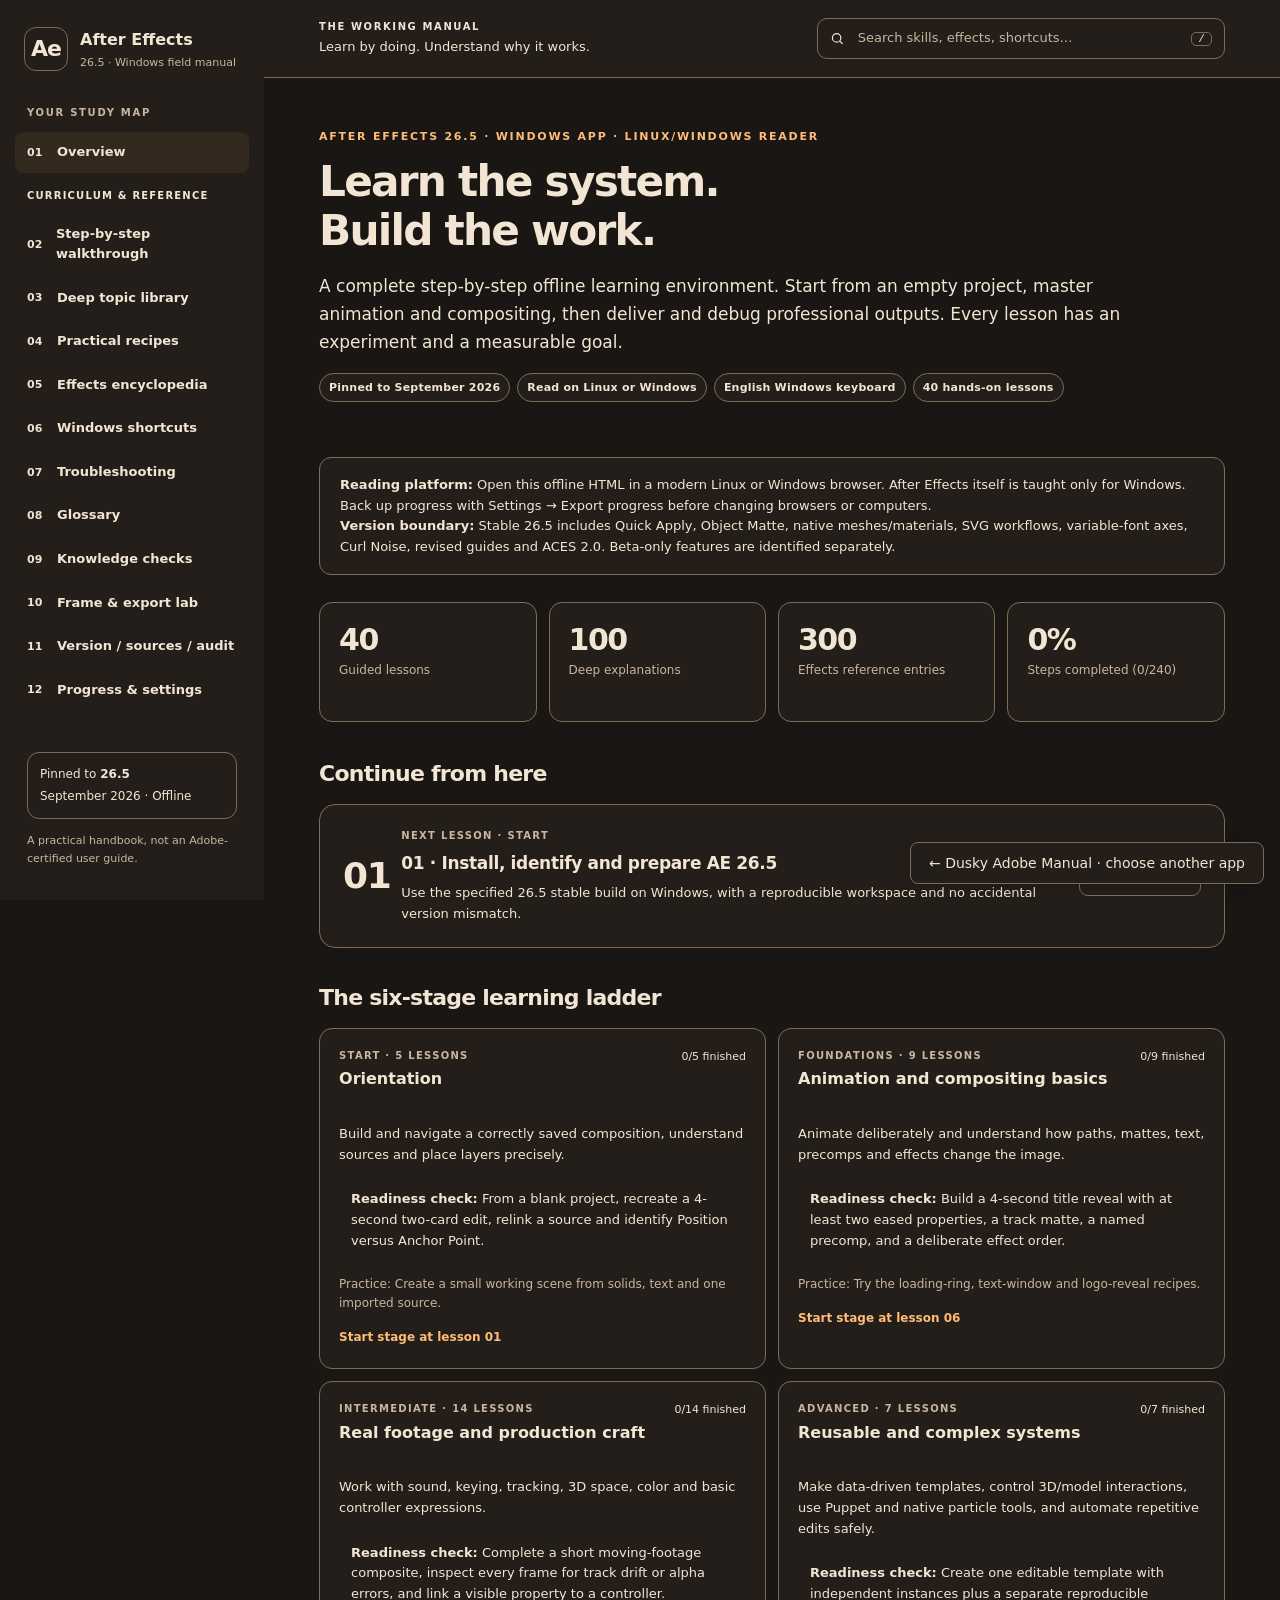
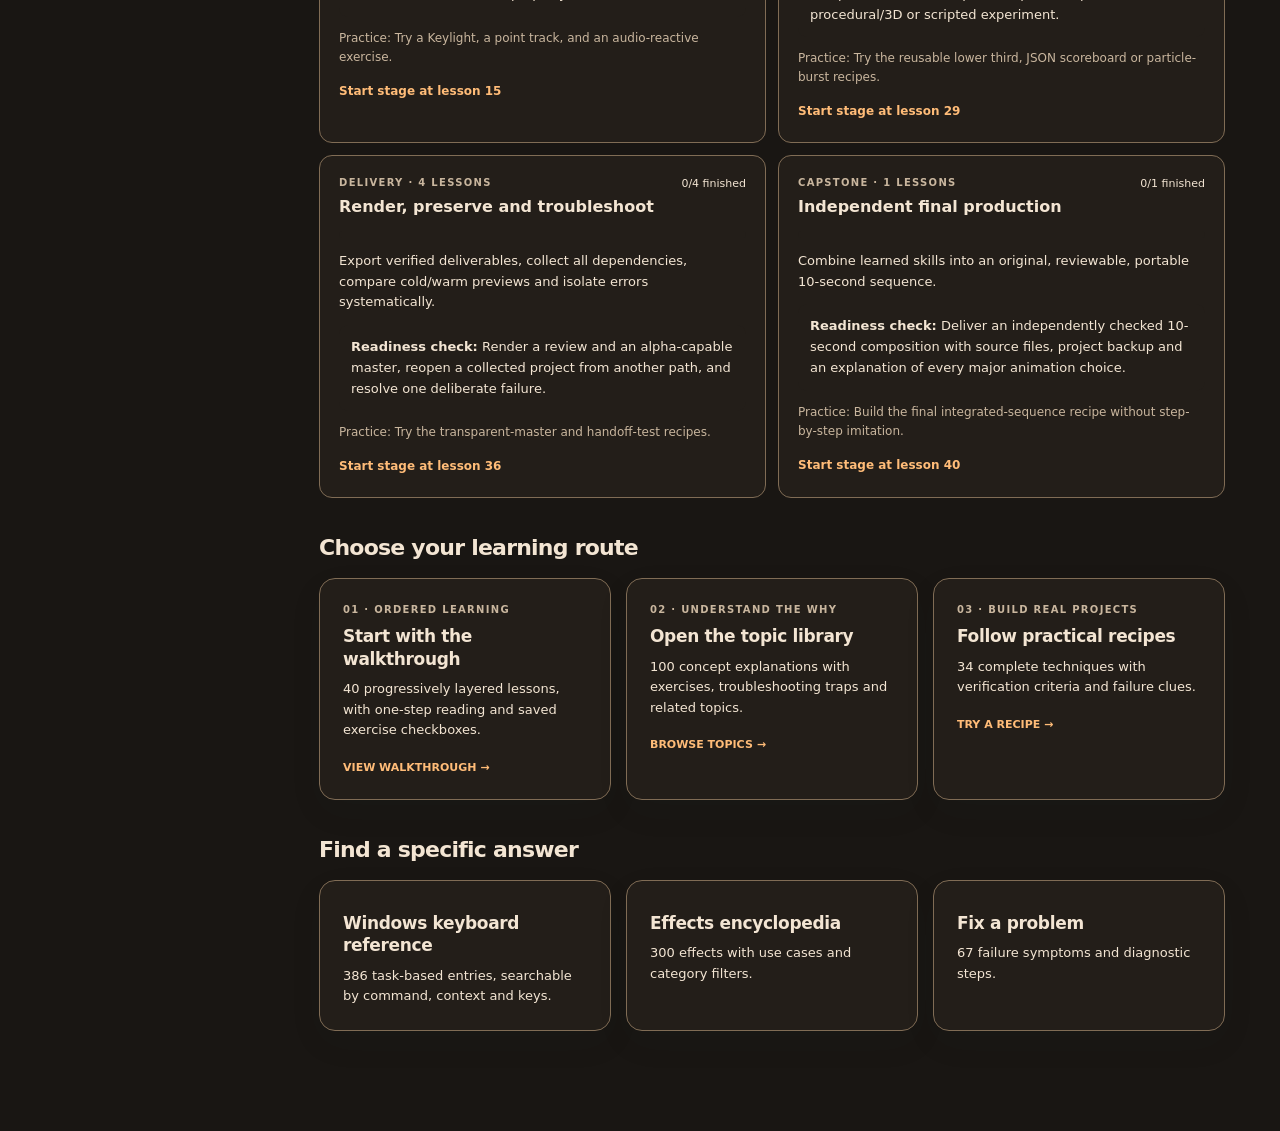
==== commit 687994a7: "Add shared dark and light palettes with warm Ember default" ====
--- a/manuals/after-effects/index.html
+++ b/manuals/after-effects/index.html
@@ -33,7 +33,135 @@
 body.large-text .step-text,body.large-text .docsection p,body.large-text .paper p,body.large-text .paper li,body.large-text .catalog-item p,body.large-text .card p,body.large-text .roadmap-stage p{font-size:1.1rem}
 body.high-contrast .label,body.high-contrast .tiny,body.high-contrast .card p,body.high-contrast .paper p,body.high-contrast .catalog-item p,body.high-contrast .docsection p,body.high-contrast .roadmap-stage p{color:#111}
 </style>
-</head>
+<style>/* Shared semantic colors. Teaching images and SVG fills retain their source colors. */
+html[data-palette="ember-dark"]{--t-bg:#191613;--t-paper:#231e19;--t-soft:#33291f;--t-ink:#f3e5d3;--t-muted:#c9b69e;--t-line:#806c55;--t-accent:#ffbc78;--t-good:#a9d59c;--t-bad:#ffb1a0;color-scheme:dark!important;}
+html[data-palette="ocean-dark"]{--t-bg:#111e27;--t-paper:#192a35;--t-soft:#253d4a;--t-ink:#e3edf0;--t-muted:#aec5ce;--t-line:#587b8c;--t-accent:#8ec9e7;--t-good:#a9d59c;--t-bad:#ffb1a0;color-scheme:dark!important;}
+html[data-palette="ember-light"]{--t-bg:#fdf0d5;--t-paper:#fff8e9;--t-soft:#efdfc5;--t-ink:#3c251c;--t-muted:#73513f;--t-line:#ac8e70;--t-accent:#993821;--t-good:#285d30;--t-bad:#9e2c22;color-scheme:light!important;}
+html[data-palette="ocean-light"]{--t-bg:#eef5f7;--t-paper:#fafdfd;--t-soft:#dcebf0;--t-ink:#003049;--t-muted:#3c6173;--t-line:#7c9eae;--t-accent:#075b80;--t-good:#285d30;--t-bad:#9e2c22;color-scheme:light!important;}
+html[data-palette],html[data-palette] body{--bg:var(--t-bg)!important;--paper:var(--t-paper)!important;--surface:var(--t-paper)!important;--surface2:var(--t-soft)!important;--panel:var(--t-paper)!important;--soft:var(--t-soft)!important;--ink:var(--t-ink)!important;--muted:var(--t-muted)!important;--line:var(--t-line)!important;--border:var(--t-line)!important;--edge:var(--t-line)!important;--accent:var(--t-accent)!important;--accent2:var(--t-accent)!important;--accent-dark:var(--t-accent)!important;--brand:var(--t-accent)!important;--brand2:var(--t-soft)!important;--focus:var(--t-accent)!important;--nav:var(--t-paper)!important;--navtxt:var(--t-ink)!important;--navink:var(--t-ink)!important;--warm:var(--t-soft)!important;--tag:var(--t-soft)!important;--purple:var(--t-accent)!important;--green:var(--t-good)!important;--amber:var(--t-accent)!important}
+html[data-palette] body{background:var(--t-bg);color:var(--t-ink)}
+html[data-palette] body.high-contrast,html[data-palette] body.high-contrast *{--t-muted:var(--t-ink);--t-line:var(--t-ink)}
+html[data-palette] :is(button,input,textarea,select){accent-color:var(--t-accent)}
+html[data-palette] :is(input,textarea,select){background-color:var(--t-paper);color:var(--t-ink)}
+html[data-palette] .result mark{background:var(--t-accent);color:var(--t-bg)}
+html[data-palette] .primary,html[data-palette] .primary:hover{background:var(--t-accent);color:var(--t-bg);border-color:var(--t-accent)}
+html[data-palette] .logo{background:var(--t-soft);color:var(--t-accent)}
+html[data-palette] .library-return{background:var(--t-paper)!important;color:var(--t-ink)!important;border:1px solid var(--t-line)}
+.palette-control{display:flex;align-items:center;gap:7px;margin-left:auto;font-size:.75rem;white-space:nowrap}.palette-control select{font:inherit;padding:5px;border:1px solid var(--line);border-radius:6px;max-width:155px}.keyboard-bar{flex-wrap:wrap}.keyboard-bar>span{flex:1;min-width:130px}
+
+
+html[data-palette="woodland-dark"]{--t-bg:#2c3930;--t-paper:#3f4f44;--t-soft:#48594c;--t-ink:#f1ecdf;--t-muted:#dcd7c9;--t-line:#a27b5c;--t-accent:#f1c69f;--t-good:#c1e7ae;--t-bad:#ffbba8;color-scheme:dark}
+html[data-palette="woodland-light"]{--t-bg:#dcd7c9;--t-paper:#f3eee2;--t-soft:#d2cbbb;--t-ink:#2c3930;--t-muted:#3f4f44;--t-line:#8e755e;--t-accent:#654029;--t-good:#285d30;--t-bad:#9e2c22;color-scheme:light}
+
+@media print{html[data-palette],html[data-palette] body{--t-bg:#fff;--t-paper:#fff;--t-soft:#eee;--t-ink:#111;--t-muted:#333;--t-line:#777;--t-accent:#333;color-scheme:light}.palette-control{display:none!important}}
+
+html[data-palette] body .button.primary,html[data-palette] body .btn:not(.ghost):not(.light){background:var(--t-accent);color:var(--t-bg);border-color:var(--t-accent)}
+
+html[data-palette] input::placeholder,html[data-palette] textarea::placeholder{color:var(--t-muted);opacity:1}
+/* Generated by scripts/palettes.py; original layout and media unchanged. */
+html[data-palette] button:focus-visible,html[data-palette] a:focus-visible,html[data-palette] input:focus-visible,html[data-palette] select:focus-visible,html[data-palette] summary:focus-visible{outline:3px solid var(--t-accent)}
+html[data-palette] .skip{background:var(--t-paper)}
+html[data-palette] .brand-mark{border:1px solid var(--t-line);background:var(--t-paper);color:var(--t-ink)}
+html[data-palette] .brand strong{color:var(--t-ink)}
+html[data-palette] .brand small{color:var(--t-muted)}
+html[data-palette] .sidebar-caption{color:var(--t-muted)}
+html[data-palette] .nav a{color:var(--t-ink)}
+html[data-palette] .nav a:hover,html[data-palette] .nav a.active{background:var(--t-soft);color:var(--t-ink)}
+html[data-palette] .nav .num{color:var(--t-ink)}
+html[data-palette] .nav .subnav{color:var(--t-ink)}
+html[data-palette] .sidebar-mini{background:var(--t-paper);border:1px solid var(--t-line)}
+html[data-palette] .sidebar-mini span{color:var(--t-ink)}
+html[data-palette] .sidebar-note{color:var(--t-muted)}
+html[data-palette] .topbar{background:var(--t-paper)}
+html[data-palette] .header-title strong{color:var(--t-ink)}
+html[data-palette] .header-title span{color:var(--t-ink)}
+html[data-palette] .search-shell{border:1px solid var(--t-line);background:var(--t-paper);color:var(--t-ink)}
+html[data-palette] .search-shell input{color:var(--t-ink)}
+html[data-palette] .search-shell kbd{border:1px solid var(--t-line);color:var(--t-ink)}
+html[data-palette] .menu-toggle{color:var(--t-ink)}
+html[data-palette] .hero p,html[data-palette] .heading .lead{color:var(--t-ink)}
+html[data-palette] .pill{border:1px solid var(--t-line);background:var(--t-paper);color:var(--t-ink)}
+html[data-palette] .pill.accent{color:var(--t-ink);background:var(--t-paper);border-color:var(--t-line)}
+html[data-palette] .pill.warning{background:var(--t-paper);color:var(--t-ink);border-color:var(--t-line)}
+html[data-palette] .progressbar{background:var(--t-paper)}
+html[data-palette] .progressbar span{background:var(--t-soft)}
+html[data-palette] .kpi{background:var(--t-paper)}
+html[data-palette] .card:hover{border-color:var(--t-line)}
+html[data-palette] .card p{color:var(--t-ink)}
+html[data-palette] .label{color:var(--t-muted)}
+html[data-palette] .paper p{color:var(--t-ink)}
+html[data-palette] .paper code,html[data-palette] .steps code,html[data-palette] .card code,html[data-palette] td code{background:var(--t-soft);border:1px solid var(--t-line);color:var(--t-ink)}
+html[data-palette] .lesson-line{background:var(--t-paper)}
+html[data-palette] .lesson-line:hover{border-color:var(--t-line)}
+html[data-palette] .lesson-line .order{color:var(--t-ink)}
+html[data-palette] .lesson-line .state{color:var(--t-ink)}
+html[data-palette] .lesson-line.completed{background:var(--t-soft)}
+html[data-palette] .lesson-line.completed .state{color:var(--t-ink)}
+html[data-palette] .phase{color:var(--t-ink)}
+html[data-palette] .button,html[data-palette] .softbutton{border:1px solid var(--t-line);color:var(--t-ink);background:var(--t-paper)}
+html[data-palette] .button{background:var(--t-paper);color:var(--t-ink);border-color:var(--t-line)}
+html[data-palette] .button:hover{background:var(--t-soft)}
+html[data-palette] .softbutton:hover{background:var(--t-soft)}
+html[data-palette] .breadcrumb{color:var(--t-ink)}
+html[data-palette] .breadcrumb a{color:var(--t-ink)}
+html[data-palette] .step{border:1px solid var(--t-line);background:var(--t-paper)}
+html[data-palette] .step.done{background:var(--t-soft);border-color:var(--t-line)}
+html[data-palette] .step input{accent-color:var(--t-accent)}
+html[data-palette] .step .step-num{color:var(--t-ink)}
+html[data-palette] .step .step-text{color:var(--t-ink)}
+html[data-palette] .note{border-left:3px solid var(--t-line);background:var(--t-soft)}
+html[data-palette] .note.ok{border-color:var(--t-line);background:var(--t-soft)}
+html[data-palette] .note.caution{border-color:var(--t-line);background:var(--t-soft)}
+html[data-palette] .related a{border:1px solid var(--t-line);background:var(--t-paper);color:var(--t-ink)}
+html[data-palette] .related a:hover{background:var(--t-soft)}
+html[data-palette] .docsection p{color:var(--t-ink)}
+html[data-palette] .filterbox select,html[data-palette] .filterbox input,html[data-palette] .calc input,html[data-palette] .calc select{border:1px solid var(--t-line);background:var(--t-paper)}
+html[data-palette] .catalog-item{background:var(--t-paper)}
+html[data-palette] .catalog-item p{color:var(--t-ink)}
+html[data-palette] .catalog-item .shortcut-key{background:var(--t-paper);color:var(--t-ink)}
+html[data-palette] .tag-categories{color:var(--t-ink)}
+html[data-palette] table{background:var(--t-paper)}
+html[data-palette] th,html[data-palette] td{border-bottom:1px solid var(--t-line)}
+html[data-palette] th{color:var(--t-ink);background:var(--t-paper)}
+html[data-palette] .diagram{background:var(--t-paper);border:1px solid var(--t-line)}
+html[data-palette] .diagram-caption{color:var(--t-muted)}
+html[data-palette] .source-row{background:var(--t-paper)}
+html[data-palette] .source-row p{color:var(--t-ink)}
+html[data-palette] .legend{color:var(--t-ink)}
+html[data-palette] .calc label{color:var(--t-muted)}
+html[data-palette] .calc output{background:var(--t-paper);color:var(--t-ink)}
+html[data-palette] .quiz-option{background:var(--t-paper)}
+html[data-palette] .quiz-option:has(input:checked){border-color:var(--t-line);background:var(--t-paper)}
+html[data-palette] .quiz-result.correct{color:var(--t-good)}
+html[data-palette] .quiz-result.wrong{color:var(--t-bad)}
+html[data-palette] .noticebar{border:1px solid var(--t-line);background:var(--t-paper);color:var(--t-ink)}
+html[data-palette] .toggle{color:var(--t-ink)}
+html[data-palette] .empty{background:var(--t-paper)}
+html[data-palette] .progress-note{color:var(--t-muted)}
+html[data-palette] .card-number{color:var(--t-ink)}
+html[data-palette] .roadmap-stage{background:var(--t-paper)}
+html[data-palette] .roadmap-stage p{color:var(--t-ink)}
+html[data-palette] .roadmap-stage .tiny{color:var(--t-muted)}
+html[data-palette] .roadmap-count{color:var(--t-ink)}
+html[data-palette] .roadmap-gate{background:var(--t-paper)}
+html[data-palette] body.high-contrast .label,html[data-palette] body.high-contrast .tiny,html[data-palette] body.high-contrast .card p,html[data-palette] body.high-contrast .paper p,html[data-palette] body.high-contrast .catalog-item p,html[data-palette] body.high-contrast .docsection p,html[data-palette] body.high-contrast .roadmap-stage p{color:var(--t-muted)}
+
+html[data-palette] .diagram svg{background:#f8fbfb;border-radius:8px}
+</style><script>/* Shared offline appearance; independent of authored learning records. */
+(() => {
+ 'use strict';
+ const palettes=[{"id": "ember-dark", "label": "Ember \u00b7 dark", "mode": "dark"}, {"id": "ember-light", "label": "Ember \u00b7 light", "mode": "light"}, {"id": "woodland-dark", "label": "Woodland \u00b7 dark", "mode": "dark"}, {"id": "woodland-light", "label": "Woodland \u00b7 light", "mode": "light"}, {"id": "ocean-dark", "label": "Ocean \u00b7 dark", "mode": "dark"}, {"id": "ocean-light", "label": "Ocean \u00b7 light", "mode": "light"}];
+ let current='ember-dark';
+ try{const saved=localStorage.getItem('dusky-adobe-palette');if(palettes.some(p=>p.id===saved))current=saved;}catch{}
+ function labels(){const dark=current.endsWith('-dark');for(const button of document.querySelectorAll('[data-action="theme"],#themeToggle')){const text=button.id==='themeToggle'?(dark?'☀':'◐'):(dark?'☀ Light':'◐ Dark');if(button.textContent!==text)button.textContent=text;button.setAttribute('aria-label',dark?'Switch to light palette':'Switch to dark palette');}}
+ function apply(){document.documentElement.dataset.palette=current;document.documentElement.dataset.paletteMode=palettes.find(p=>p.id===current).mode;labels();}
+ function set(id){if(!palettes.some(p=>p.id===id)||id===current)return;current=id;apply();try{localStorage.setItem('dusky-adobe-palette',id);}catch{}document.dispatchEvent(new CustomEvent('palette-change',{detail:id}));}
+ document.addEventListener('DOMContentLoaded',()=>{labels();new MutationObserver(labels).observe(document.body,{childList:true,subtree:true});});
+ window.ManualPalette={palettes,current:()=>current,set};apply();
+ // Existing reader light/dark buttons select the matching palette family.
+ document.addEventListener('click',e=>{if(e.target.closest('[data-action="theme"],#themeToggle')){e.preventDefault();e.stopImmediatePropagation();set(current.replace(/(dark|light)$/,document.documentElement.dataset.paletteMode==='dark'?'light':'dark'));}},true);
+})();
+</script></head>
 <body>
 <a class="skip" href="#main">Skip to content</a>
 <div class="shell" id="shell">
@@ -205,12 +333,46 @@
  preferences(value){Object.assign(state,value);save();render(false)}
 };
 </script>
-<script>/* A small message protocol keeps file:// readers independent of shared-origin rules. */
+<script>/* Optional, shared navigation. Editing controls always retain their ordinary keys. */
+(() => {
+ 'use strict';
+ let enabled=false;
+ try{enabled=localStorage.getItem('dusky-adobe-vim')==='true';}catch{}
+ function set(value){value=value===true;if(value===enabled)return;enabled=value;try{localStorage.setItem('dusky-adobe-vim',String(value));}catch{}document.dispatchEvent(new CustomEvent('vim-change',{detail:value}));}
+ window.ManualVim={enabled:()=>enabled,set};
+ document.addEventListener('keydown',event=>{
+  if(event.isComposing||event.defaultPrevented)return;
+  if(event.altKey&&!event.ctrlKey&&!event.metaKey&&event.key.toLowerCase()==='m'){event.preventDefault();event.stopImmediatePropagation();set(!enabled);return;}
+  if(!enabled||event.ctrlKey||event.altKey||event.metaKey)return;
+  const target=event.target,editing=target.closest('input,textarea,select,[contenteditable]:not([contenteditable="false"]),[role="textbox"]');
+  const results=[...document.querySelectorAll('#search-results .result')];
+  if(editing){
+   if(event.key==='Escape'&&target.id==='library-search'){
+    event.preventDefault();event.stopImmediatePropagation();(results[0]||document.getElementById('workspace')).focus();
+   }
+   return;
+  }
+  if(!['j','k','g','G','/'].includes(event.key)||event.shiftKey&&event.key!=='G')return;
+  event.preventDefault();event.stopImmediatePropagation();
+  if(event.key==='/'){document.dispatchEvent(new Event('vim-search'));return;}
+  if(results.length){
+   const at=results.indexOf(document.activeElement);
+   const next=event.key==='g'?0:event.key==='G'?results.length-1:event.key==='j'?Math.min(results.length-1,at+1):Math.max(0,at<0?results.length-1:at-1);
+   results[next].focus();return;
+  }
+  const scroll=document.scrollingElement;
+  if(!scroll)return;
+  if(event.key==='g'||event.key==='G')window.scrollTo({top:event.key==='g'?0:scroll.scrollHeight,behavior:'instant'});
+  else window.scrollBy({top:event.key==='j'?70:-70,behavior:'instant'});
+ },true);
+})();
+</script><script>/* A small message protocol keeps file:// readers independent of shared-origin rules. */
 (() => {
   'use strict';
   const adapter = window.ManualAdapter;
   if (!adapter) return;
-  if (window.parent === window) {
+  const framed=window.parent!==window;
+  if (!framed) {
     const link = document.createElement('a');
     link.href = '../../index.html';
     link.textContent = '← Dusky Adobe Manual · choose another app';
@@ -218,15 +380,20 @@
     link.style.cssText = 'display:block;padding:12px 18px;background:#212e29;color:#fff;font:14px system-ui;text-decoration:none;position:fixed;bottom:16px;right:16px;border-radius:8px;box-shadow:0 2px 12px #0003;z-index:100';
     const style=document.createElement('style');style.textContent='@media print{.library-return{display:none!important}}';document.head.append(style);
     document.body.prepend(link);
-    return;
   }
-  let initialized = false, last = '', scheduled = false;
-  const send = value => parent.postMessage({channel:'dusky-manual-v1', app:adapter.id, ...value}, '*');
+  let initialized = !framed, last = '', scheduled = false, navigation = 0;
+  const modifiedKey='dusky-adobe-modified-'+adapter.id;
+  let updatedAt=0,lastState=JSON.stringify(adapter.get());
+  try{const value=Number(localStorage.getItem(modifiedKey));if(Number.isSafeInteger(value)&&value>0)updatedAt=value;}catch{}
+  const saveModified=()=>{try{localStorage.setItem(modifiedKey,String(updatedAt));}catch{}};
+  const send = value => {if(framed)parent.postMessage({channel:'dusky-manual-v1', app:adapter.id, navigation, ...value}, '*');};
   const route = () => location.hash.replace(/^#\/?/, '') || adapter.home;
   function publish() {
     if (!initialized) return;
-    const status = {state:adapter.get(), route:route(), progress:adapter.progress(), storage:adapter.storage()};
-    const key = JSON.stringify(status);
+    const currentState=JSON.stringify(adapter.get());
+    if(currentState!==lastState){lastState=currentState;updatedAt=Math.max(Date.now(),updatedAt+1);saveModified();}
+    const status = {updatedAt,state:adapter.get(), route:route(), progress:adapter.progress(), storage:adapter.storage()};
+    const key = JSON.stringify([navigation,updatedAt,status.route,status.progress,status.storage])+'\n'+currentState;
     if (key !== last) { last = key; send({type:'snapshot', ...status}); }
   }
   window.manualChanged = () => {
@@ -243,27 +410,32 @@
     publish();
   }
   window.addEventListener('message', event => {
-    if (event.source !== parent || event.data?.channel !== 'dusky-library-v1') return;
+    if (!framed || event.source !== parent || event.data?.channel !== 'dusky-library-v1') return;
     const m = event.data;
     try {
       if (m.type === 'initialize') {
-        if (m.state) {
-          try {adapter.set(adapter.validate(m.state));}
+        navigation=m.navigation;window.ManualPalette?.set(m.palette);window.ManualVim?.set(m.vim);
+        if (m.state && !(updatedAt>(m.updatedAt||0))) {
+          try {adapter.set(adapter.validate(m.state));updatedAt=m.updatedAt||0;lastState=JSON.stringify(adapter.get());if(updatedAt)saveModified();}
           catch (error) {send({type:'warning',error:'Saved library progress was invalid; the reader’s own record was retained. '+error.message});}
         }
         if (m.preferences) adapter.preferences(m.preferences);
         initialized = true;
         if (m.route) navigate(m.route);
         publish();
-      } else if (m.type === 'navigate') navigate(m.route);
+      } else if(m.type==='palette'){window.ManualPalette?.set(m.value);}
+      else if(m.type==='vim'){window.ManualVim?.set(m.value);}
+      else if (m.type === 'navigate') {if(m.navigation<navigation)return;navigation=m.navigation;navigate(m.route);}
       else if (m.type === 'preferences') {adapter.preferences(m.value); publish();}
       else if (m.type === 'validate') {
         adapter.validate(m.value);
         send({type:'response', request:m.request, ok:true});
       } else if (m.type === 'restore') {
-        adapter.set(adapter.validate(m.value)); publish();
+        adapter.set(adapter.validate(m.value));if(m.route)navigate(m.route);publish();
         send({type:'response', request:m.request, ok:true});
-      } else if (m.type === 'print') window.print();
+      } else if (m.type === 'read') {publish();send({type:'response',request:m.request,ok:true,value:{updatedAt,state:adapter.get(),route:route(),progress:adapter.progress(),storage:adapter.storage()}});}
+      else if (m.type === 'focus') {document.getElementById('main')?.focus();}
+      else if (m.type === 'print') window.print();
     } catch (error) {send({type:'response', request:m.request, ok:false, error:error.message});}
   });
   document.addEventListener('click', event => {
@@ -272,6 +444,7 @@
   }, true);
   // Keep one parent history entry per link; native readers retain their hash routers.
   document.addEventListener('click', event => {
+    if(!framed)return;
     const link = event.target.closest('a[href^="#"]');
     if (!link || event.ctrlKey || event.metaKey || event.altKey || event.shiftKey || event.button !== 0 || link.target === '_blank' || link.classList.contains('skip') || link.id === 'skipContent' || link.id === 'skip-link') return;
     const value = link.getAttribute('href').replace(/^#\/?/, '');
@@ -280,11 +453,14 @@
     event.preventDefault();
     send({type:'navigate', route:value || adapter.home});
   }, true);
-  document.addEventListener('keydown', event => {if ((event.ctrlKey || event.metaKey) && event.key.toLowerCase() === 'p') {event.preventDefault();window.print();}});
+  document.addEventListener('keydown', event => {if (framed&&(event.ctrlKey||event.metaKey)&&event.key.toLowerCase()==='k'){event.preventDefault();send({type:'search'});return;}if ((event.ctrlKey || event.metaKey) && event.key.toLowerCase() === 'p') {event.preventDefault();window.print();}});
   window.addEventListener('hashchange', publish);
   document.addEventListener('change', window.manualChanged);
   document.addEventListener('input', window.manualChanged);
   document.addEventListener('click', window.manualChanged);
+  document.addEventListener('vim-change',event=>send({type:'vim',value:event.detail}));
+  document.addEventListener('vim-search',()=>{if(framed)send({type:'search'});else{const input=document.getElementById('globalSearch')||document.getElementById('searchInput');if(input)input.focus();else location.hash='#/search';}});
+  document.addEventListener('palette-change',event=>send({type:'palette',value:event.detail}));
   send({type:'ready'});
 })();
 </script></body>
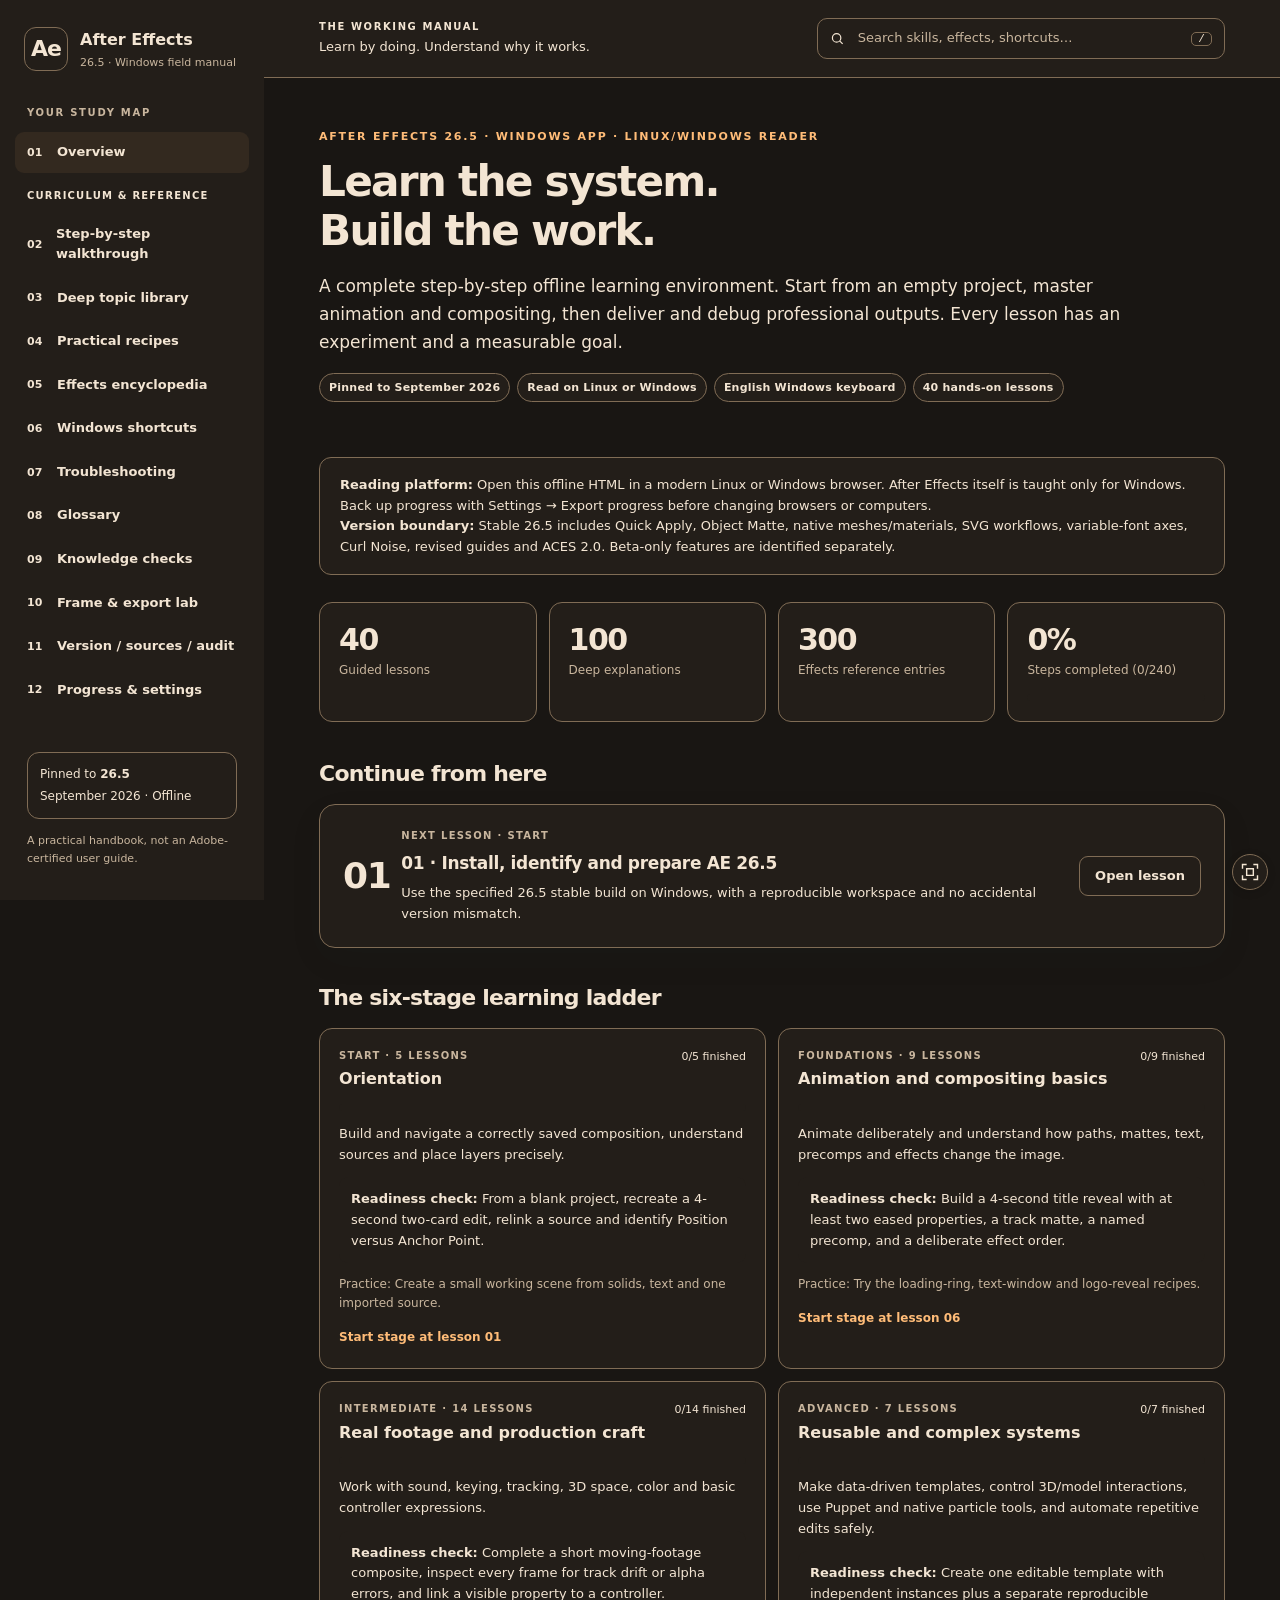
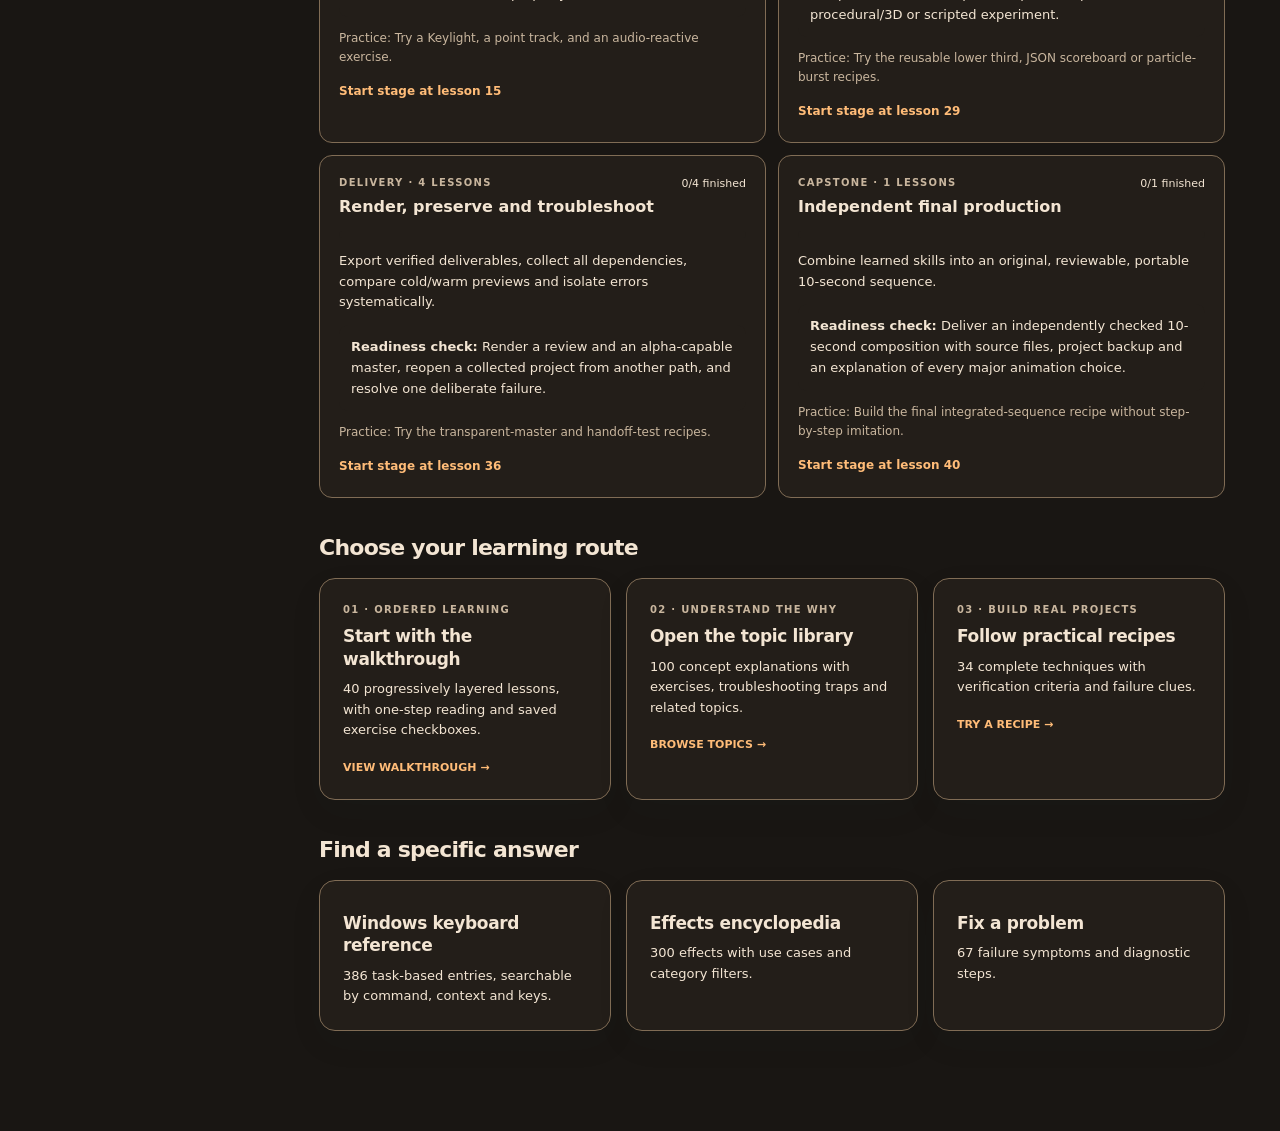
==== commit c9b1eeb7: "Add compact reading controls and grouped shortcut recall practice" ====
--- a/manuals/after-effects/index.html
+++ b/manuals/after-effects/index.html
@@ -339,7 +339,8 @@
  let enabled=false;
  try{enabled=localStorage.getItem('dusky-adobe-vim')==='true';}catch{}
  function set(value){value=value===true;if(value===enabled)return;enabled=value;try{localStorage.setItem('dusky-adobe-vim',String(value));}catch{}document.dispatchEvent(new CustomEvent('vim-change',{detail:value}));}
- window.ManualVim={enabled:()=>enabled,set};
+ function scroll(key){const page=document.scrollingElement;if(!page)return;if(key==='g'||key==='G')window.scrollTo({top:key==='g'?0:page.scrollHeight,behavior:'instant'});else window.scrollBy({top:key==='j'?70:-70,behavior:'instant'});}
+ window.ManualVim={enabled:()=>enabled,set,scroll};
  document.addEventListener('keydown',event=>{
   if(event.isComposing||event.defaultPrevented)return;
   if(event.altKey&&!event.ctrlKey&&!event.metaKey&&event.key.toLowerCase()==='m'){event.preventDefault();event.stopImmediatePropagation();set(!enabled);return;}
@@ -352,19 +353,134 @@
    }
    return;
   }
-  if(!['j','k','g','G','/'].includes(event.key)||event.shiftKey&&event.key!=='G')return;
+  if(!['j','k','g','G','/','h','l'].includes(event.key)||event.shiftKey&&event.key!=='G')return;
   event.preventDefault();event.stopImmediatePropagation();
+  if(event.key!=='/'&&!document.dispatchEvent(new CustomEvent('vim-card',{detail:event.key,cancelable:true})))return;
   if(event.key==='/'){document.dispatchEvent(new Event('vim-search'));return;}
+  if(event.key==='h'||event.key==='l'){if(event.repeat)return;document.dispatchEvent(new CustomEvent('vim-step',{detail:event.key==='l'?1:-1}));return;}
   if(results.length){
    const at=results.indexOf(document.activeElement);
    const next=event.key==='g'?0:event.key==='G'?results.length-1:event.key==='j'?Math.min(results.length-1,at+1):Math.max(0,at<0?results.length-1:at-1);
    results[next].focus();return;
   }
-  const scroll=document.scrollingElement;
-  if(!scroll)return;
-  if(event.key==='g'||event.key==='G')window.scrollTo({top:event.key==='g'?0:scroll.scrollHeight,behavior:'instant'});
-  else window.scrollBy({top:event.key==='j'?70:-70,behavior:'instant'});
+  if(document.dispatchEvent(new CustomEvent('vim-scroll',{detail:event.key,cancelable:true})))scroll(event.key);
  },true);
+})();
+</script><script>/* Space-efficient reading and non-destructive practice navigation. */
+(() => {
+ 'use strict';
+ const root=document.documentElement;
+ const framed=parent!==window, reader=!!document.getElementById('main');
+ let state={focus:false,map:'auto'};
+ if(!framed)try{const saved=JSON.parse(localStorage.getItem('dusky-adobe-layout'));if(saved&&typeof saved.focus==='boolean'&&['auto','show','hide'].includes(saved.map))state=saved;}catch{}
+ function apply(){
+  root.classList.toggle('reader-focus',state.focus);
+  root.classList.toggle('reader-map-hide',state.map==='hide');
+  root.classList.toggle('reader-map-show',state.map==='show');
+  if(state.focus&&document.activeElement?.closest('.topbar,.library-bar,.keyboard-bar'))(document.getElementById('main')||document.querySelector('#readers iframe:not([hidden])'))?.focus({preventScroll:true});
+  if(state.map!=='auto')document.querySelectorAll('#toggleMenu,#menuToggle,[data-action="menu"]').forEach(b=>b.setAttribute('aria-expanded',String(state.map==='show')));
+  const toolbar=document.getElementById('reading-tools');
+  if(toolbar){const focus=toolbar.querySelector('[data-layout="focus"]'),map=toolbar.querySelector('[data-layout="map"]');focus.textContent=state.focus?'Show bars':'Hide bars';focus.setAttribute('aria-pressed',String(state.focus));map.textContent=state.map==='hide'?'Show map':state.map==='show'?'Hide map':'Study map';map.setAttribute('aria-pressed',String(state.map==='hide'));}
+ }
+ function set(value){if(!value||typeof value.focus!=='boolean'||!['auto','show','hide'].includes(value.map))return;state={focus:value.focus,map:value.map};apply();if(!framed)try{localStorage.setItem('dusky-adobe-layout',JSON.stringify(state));}catch{}}
+ function toggle(what){if(what==='map'&&reader){const sidebar=document.querySelector('.sidebar'),box=sidebar?.getBoundingClientRect();what=box&&box.width>0&&box.right>0&&getComputedStyle(sidebar).display!=='none'?'map-hide':'map-show';}document.dispatchEvent(new CustomEvent('reading-layout',{detail:what}));}
+ window.ManualReading={set,state:()=>({...state}),toggle,move};
+ const css=document.createElement('style');css.textContent=`
+ body.reading #reading-tools,html.reader-standalone #reading-tools{display:block}#reading-tools{display:none;position:fixed;bottom:10px;right:12px;z-index:40;color:var(--ink)}#reading-tools summary{display:grid;place-items:center;width:36px;height:36px;list-style:none;cursor:pointer;border-radius:50%;background:var(--paper);border:1px solid var(--line);box-shadow:0 2px 8px #0002}#reading-tools summary::-webkit-details-marker{display:none}#reading-tools>div{position:absolute;bottom:44px;right:0;min-width:140px;padding:6px;display:grid;gap:5px;background:var(--paper);border:1px solid var(--line);border-radius:8px}#reading-tools button{font:12px system-ui;padding:8px;text-align:left}
+ html.reader-focus body.reading>.library-bar,html.reader-focus body.reading>.keyboard-bar,html.reader-focus body.reading>#reader-controls{display:none!important}
+ html.reader-focus .topbar{display:none!important}
+ html.reader-map-hide .sidebar,html.reader-map-hide .right-rail,html.reader-map-hide aside.sticky,html.reader-map-hide .menu-backdrop{display:none!important}
+ html.reader-map-hide .app-shell,html.reader-map-hide .shell{grid-template-columns:minmax(0,1fr)!important}
+ html.reader-map-hide #main{max-width:none;width:100%}html.reader-map-hide .two-col{grid-template-columns:minmax(0,1fr)!important}
+ html.reader-map-show .sidebar{display:flex!important;transform:none!important;visibility:visible!important}
+ html.reader-map-show .app-shell>.sidebar{display:block!important}
+ html.reader-map-show .menu-backdrop{display:none!important}
+ html.reader-focus #main{padding:24px clamp(16px,3vw,40px) 64px}
+ html.reader-focus .sticky{top:12px}
+ .reader-step-current{outline:2px solid var(--t-accent,var(--accent));outline-offset:4px;scroll-margin-block:20px}
+ body.one-step .practice-step.reader-step-hidden{display:none!important}body.one-step .practice-step.reader-step-current{display:list-item!important}
+ @media print{html.reader-focus #main{padding:5mm 8mm}html.reader-map-show .sidebar{display:none!important}#reading-tools{display:none!important}.reader-step-current{outline:none}html body.one-step .practice-step.reader-step-hidden{display:list-item!important}}
+ `;document.head.append(css);
+ if(reader&&!framed)root.classList.add('reader-standalone');
+ if(!reader||!framed){const bar=document.createElement('details');bar.id='reading-tools';bar.innerHTML='<summary aria-label="Reading controls" title="Reading controls · Alt+Shift+F bars · Alt+Shift+B map"><svg width="20" height="20" viewBox="0 0 24 24" fill="none" stroke="currentColor" stroke-width="1.7" aria-hidden="true"><path d="M8 3H3v5m13-5h5v5M3 16v5h5m13-5v5h-5M8 8h8v8H8z"/></svg></summary><div><button type="button" data-layout="focus" title="Hide/show all top bars (Alt+Shift+F)">Hide bars</button><button type="button" data-layout="map" title="Hide/show study map (Alt+Shift+B)">Hide map</button></div>';document.body.append(bar);bar.addEventListener('click',e=>{const button=e.target.closest('[data-layout]');if(button){toggle(button.dataset.layout);bar.open=false;bar.querySelector('summary').focus({preventScroll:true});}});}
+ document.addEventListener('click',e=>{if(reader&&state.map!=='auto'&&e.target.closest('#toggleMenu,#menuToggle,[data-action="menu"]')){e.preventDefault();e.stopImmediatePropagation();toggle('map');}},true);
+ document.addEventListener('keydown',e=>{if(reader&&e.key==='Escape'&&state.map==='show'&&getComputedStyle(document.querySelector('.sidebar')).position==='fixed')toggle('map');if(e.key==='Escape'&&e.target.closest('#reading-tools')){const bar=document.getElementById('reading-tools');bar.open=false;bar.querySelector('summary').focus();return;}if(e.isComposing||e.repeat)return;if(e.altKey&&e.shiftKey&&!e.ctrlKey&&!e.metaKey&&['f','b'].includes(e.key.toLowerCase())){e.preventDefault();e.stopImmediatePropagation();toggle(e.key.toLowerCase()==='f'?'focus':'map');}},true);
+ let lastRoute='',position=-1;
+ function mark(step){document.querySelectorAll('.reader-step-current').forEach(x=>x.classList.remove('reader-step-current'));step.classList.add('reader-step-current');step.tabIndex=-1;step.focus({preventScroll:true});step.scrollIntoView({block:'center',behavior:'instant'});}
+ function move(direction){
+  const route=location.hash;if(route!==lastRoute){lastRoute=route;position=-1;}
+  const steps=[...document.querySelectorAll('#main .step-list>li,#main .steps>.step,#main .practice-step')];
+  const bottom=scrollY+innerHeight>=document.documentElement.scrollHeight-3,top=scrollY<3;
+  const native=document.querySelector(direction>0?'[data-action="stepnext"],[data-pointer="next"]':'[data-action="stepback"],[data-pointer="prev"]');
+  if(steps.length&&!(direction>0&&bottom)&&!(direction<0&&top)){
+   const later=[...document.querySelectorAll('#main h2,#main h3')].filter(x=>steps.at(-1).compareDocumentPosition(x)&Node.DOCUMENT_POSITION_FOLLOWING);
+   if(position>=steps.length){const next=position+direction;if(next>=steps.length&&next<steps.length+later.length){position=next;mark(later[next-steps.length]);return;}if(next===steps.length-1){position=next;mark(steps[next]);return;}if(direction>0){window.scrollTo({top:document.documentElement.scrollHeight,behavior:'instant'});return;}}
+   if(native){if(!native.disabled){native.click();requestAnimationFrame(()=>{const step=[...document.querySelectorAll('#main .step-list>li,#main .steps>.step')].find(x=>!x.hidden&&!x.classList.contains('focus-hidden'));if(step)mark(step);});return;}}
+   else{
+    const focused=steps.findIndex(x=>x===document.activeElement||x.contains(document.activeElement));if(focused>=0)position=focused;
+    const next=position<0?(direction>0?0:steps.length-1):position+direction;
+    if(next>=0&&next<steps.length){position=next;if(document.body.classList.contains('one-step'))steps.forEach((x,i)=>x.classList.toggle('reader-step-hidden',i!==next));mark(steps[next]);return;}
+   }
+   if(direction>0&&later.length){position=steps.length;mark(later[0]);return;}
+  }
+  const links=[...document.querySelectorAll('#main .prevnext a,#main .bottom-nav a,#main .two-col>div>.actions:last-child a')];
+  const link=links.find(x=>direction>0?/Next|Finished|Knowledge check|Stage review/i.test(x.textContent):/Previous/i.test(x.textContent));
+  if(link)link.click();
+ }
+ document.addEventListener('vim-step',e=>{if(reader)move(e.detail);});
+ apply();
+})();
+</script><script>/* Shared recall controls; native shortcut references retain their exact source text. */
+(() => {
+ 'use strict';
+ function reveal(card,show){if(!card)return;card.querySelector('[data-test-answer]').hidden=!show;const button=card.querySelector('[data-action="reveal-key"]');button.textContent=show?'Hide answer':'Reveal answer';button.setAttribute('aria-expanded',String(show));if(show&&card.contains(document.activeElement))card.scrollIntoView({block:'nearest',behavior:'instant'});}
+ function key(value){const cards=[...document.querySelectorAll('.key-test')].filter(c=>c.getClientRects().length);if(!cards.length)return false;let at=cards.findIndex(c=>c===document.activeElement||c.contains(document.activeElement));if(['l','Enter','h'].includes(value)){const card=cards[Math.max(0,at)];if(at<0)card.focus();reveal(card,value!=='h');}else{at=value==='g'?0:value==='G'?cards.length-1:value==='j'||value==='ArrowDown'?Math.min(cards.length-1,at+1):Math.max(0,at<0?cards.length-1:at-1);cards[at].focus({preventScroll:true});cards[at].scrollIntoView({block:'center',behavior:'instant'});}return true;}
+ window.ShortcutStudy={reveal};
+ document.addEventListener('vim-card',e=>{if(key(e.detail))e.preventDefault();});
+ document.addEventListener('keydown',e=>{if(e.altKey||e.ctrlKey||e.metaKey||e.isComposing||e.target.closest('input,textarea,select,[contenteditable]'))return;if(!['ArrowDown','ArrowUp','Enter'].includes(e.key)||!e.target.closest('.key-test'))return;if(e.key==='Enter'&&e.target.matches('button,a'))return;if(key(e.key))e.preventDefault();});
+ let main=document.getElementById('main');if(!main)return;const host=document.body;
+ const style=document.createElement('style');style.textContent=`.shortcut-category{font-size:1.1rem;margin:24px 0 8px;color:var(--t-accent)}.shortcut-study-tools{display:flex;align-items:center;flex-wrap:wrap;gap:10px;margin:16px 0}.shortcut-study-tools button,.shortcut-study-tools select,.key-test button{font:inherit;color:var(--t-ink);background:var(--t-paper);padding:8px 12px;border:1px solid var(--t-line);border-radius:7px}.key-test{display:grid;grid-template-columns:minmax(0,1fr) auto;gap:12px;border:1px solid var(--t-line);background:var(--t-paper);border-radius:10px;padding:18px;margin:12px 0;scroll-margin:24px}.key-test h2{align-self:center;font-size:1.1rem;margin:0}.key-test:focus,.key-test:focus-within{outline:2px solid var(--t-accent);outline-offset:3px}.key-test [data-test-answer]{grid-column:1/-1;border-top:1px solid var(--t-line);margin-top:14px;padding-top:12px}.key-test [hidden],[data-native-shortcut-reference][hidden],#native-recall[hidden]{display:none!important}.catalog-item .splitrow{flex-wrap:wrap}.catalog-item .shortcut-key{white-space:normal;overflow-wrap:anywhere}@media print{.shortcut-study-tools,.key-test button{display:none!important}.key-test [data-test-answer]{display:block!important}}`;
+ document.head.append(style);
+ let mode='reference',lastRoute='';
+ function button(text,action){const b=document.createElement('button');b.type='button';b.textContent=text;b.dataset.studyAction=action;return b;}
+ function enhance(){
+  main=document.getElementById('main');if(!main)return;
+  const route=location.hash.replace(/^#\/?/,'');
+  if(route!==lastRoute){mode='reference';lastRoute=route;}
+  const ae=route.split('/')[0]==='shortcuts',ps=route==='library/shortcuts',pr=route.startsWith('ref/shortcuts');
+  if(!ae&&!ps&&!pr)return;
+  const reference=ae?main.querySelector('.catalog'):ps?main.querySelector('#ref-results'):main.querySelector('#refRows');
+  if(!reference)return;const table=reference.querySelector('table');if(ae?reference.dataset.studyReady:!table||table.dataset.studyReady)return;if(table)table.dataset.studyReady='true';
+  reference.dataset.studyReady='true';reference.dataset.nativeShortcutReference='';
+  const records=[];
+  if(ae){
+   const groups=new Map();
+   for(const card of reference.querySelectorAll('.catalog-item')){const label=card.querySelector('.label'),category=label?.textContent||'Shortcuts';const record={category,key:card.querySelector('.shortcut-key')?.textContent||'',action:card.querySelector('h3')?.textContent||'',context:[...card.querySelectorAll('p')].map(x=>x.textContent).join('\n')};records.push(record);label?.remove();if(!groups.has(category))groups.set(category,[]);groups.get(category).push(card);}
+   reference.replaceChildren();for(const [category,cards] of groups){const heading=document.createElement('h2');heading.className='shortcut-category';heading.textContent=category;reference.append(heading,...cards);}
+  }else{
+   const table=reference.querySelector('table');if(!table)return;const groupIndex=ps?0:2,groups=new Map();
+   for(const row of table.querySelectorAll('tbody tr')){const cells=[...row.cells];if(cells.length<5)continue;const text=cells.map(c=>c.textContent);const category=text[groupIndex];records.push({category,key:text[2-(pr?1:0)],action:text[ps?1:0],context:text.slice(3).join('\n')});cells[groupIndex].remove();if(!groups.has(category))groups.set(category,[]);groups.get(category).push(row);}
+   table.querySelectorAll('thead tr').forEach(row=>row.cells[groupIndex]?.remove());table.querySelectorAll('tbody').forEach(body=>body.remove());
+   for(const [category,rows] of groups){const body=document.createElement('tbody'),tr=document.createElement('tr'),heading=document.createElement('th');heading.colSpan=4;heading.scope='rowgroup';heading.className='shortcut-category';heading.textContent=category;tr.append(heading);body.append(tr,...rows);table.append(body);}
+  }
+  // A native rerender may replace only the filtered table, so replace its controls too.
+  main.querySelectorAll('.shortcut-study-tools,#native-recall').forEach(x=>x.remove());
+  const tools=document.createElement('div');tools.className='shortcut-study-tools';
+  const label=document.createElement('label');label.textContent='Shortcut view ';
+  const select=document.createElement('select');select.setAttribute('aria-label','Shortcut view');for(const [value,text] of [['reference','Reference'],['test','Self-test']]){const option=document.createElement('option');option.value=value;option.textContent=text;select.append(option);}select.value=mode;label.append(select);tools.append(label,button('Reveal all answers','reveal'),button('Hide all answers','hide'));
+  const hint=document.createElement('small');hint.textContent='Recall the action, then reveal it. With Vim on: j/k move · l reveal · h hide. Arrows/Enter also work.';hint.style.cssText='flex-basis:100%;color:var(--t-muted)';tools.append(hint);
+  const tests=document.createElement('div');tests.id='native-recall';
+  const ordered=[...new Set(records.map(r=>r.category))].flatMap(category=>records.filter(r=>r.category===category));
+  let category='',answerIndex=0;for(const record of ordered){if(record.category!==category){category=record.category;const heading=document.createElement('h2');heading.className='shortcut-category';heading.textContent=category;tests.append(heading);}const card=document.createElement('section');card.className='key-test';card.tabIndex=0;const heading=document.createElement('h2');heading.textContent=record.key;const show=button('Reveal answer','one');show.dataset.action='reveal-key';show.setAttribute('aria-expanded','false');const answer=document.createElement('div');answer.id='native-answer-'+answerIndex++;show.setAttribute('aria-controls',answer.id);answer.dataset.testAnswer='';answer.hidden=true;const action=document.createElement('strong');action.textContent=record.action;const detail=document.createElement('p');detail.textContent=record.context;answer.append(action,detail);card.append(heading,show,answer);tests.append(card);}
+  reference.before(tools);reference.after(tests);
+  function display(){hint.hidden=mode!=='test';reference.hidden=mode==='test';tests.hidden=mode!=='test';tools.querySelectorAll('button').forEach(b=>b.hidden=mode!=='test');}
+  select.addEventListener('change',()=>{mode=select.value;tests.querySelectorAll('.key-test').forEach(c=>reveal(c,false));display();if(mode==='test')tests.querySelector('.key-test')?.focus();});
+  tools.addEventListener('click',e=>{const action=e.target.dataset.studyAction;if(action==='reveal'||action==='hide')tests.querySelectorAll('.key-test').forEach(c=>reveal(c,action==='reveal'));});
+  tests.addEventListener('click',e=>{if(e.target.dataset.studyAction==='one'){const card=e.target.closest('.key-test');reveal(card,card.querySelector('[data-test-answer]').hidden);}});
+  display();
+ }
+ const observer=new MutationObserver(()=>{observer.disconnect();try{enhance();}finally{observer.observe(host,{childList:true,subtree:true});}});
+ enhance();observer.observe(host,{childList:true,subtree:true});
 })();
 </script><script>/* A small message protocol keeps file:// readers independent of shared-origin rules. */
 (() => {
@@ -377,10 +493,11 @@
     link.href = '../../index.html';
     link.textContent = '← Dusky Adobe Manual · choose another app';
     link.className='library-return';
-    link.style.cssText = 'display:block;padding:12px 18px;background:#212e29;color:#fff;font:14px system-ui;text-decoration:none;position:fixed;bottom:16px;right:16px;border-radius:8px;box-shadow:0 2px 12px #0003;z-index:100';
+    link.style.cssText = 'display:block;padding:8px;font:12px system-ui;text-decoration:none;border-radius:6px';
     const style=document.createElement('style');style.textContent='@media print{.library-return{display:none!important}}';document.head.append(style);
-    document.body.prepend(link);
-  }
+    (document.querySelector('#reading-tools>div')||document.body).append(link);
+  }
+  let receiving=false;
   let initialized = !framed, last = '', scheduled = false, navigation = 0;
   const modifiedKey='dusky-adobe-modified-'+adapter.id;
   let updatedAt=0,lastState=JSON.stringify(adapter.get());
@@ -412,9 +529,10 @@
   window.addEventListener('message', event => {
     if (!framed || event.source !== parent || event.data?.channel !== 'dusky-library-v1') return;
     const m = event.data;
+    receiving=true;
     try {
       if (m.type === 'initialize') {
-        navigation=m.navigation;window.ManualPalette?.set(m.palette);window.ManualVim?.set(m.vim);
+        navigation=m.navigation;window.ManualReading?.set(m.layout);window.ManualPalette?.set(m.palette);window.ManualVim?.set(m.vim);
         if (m.state && !(updatedAt>(m.updatedAt||0))) {
           try {adapter.set(adapter.validate(m.state));updatedAt=m.updatedAt||0;lastState=JSON.stringify(adapter.get());if(updatedAt)saveModified();}
           catch (error) {send({type:'warning',error:'Saved library progress was invalid; the reader’s own record was retained. '+error.message});}
@@ -423,7 +541,11 @@
         initialized = true;
         if (m.route) navigate(m.route);
         publish();
-      } else if(m.type==='palette'){window.ManualPalette?.set(m.value);}
+      } else if(m.type==='layout'){window.ManualReading?.set(m.value);}
+      else if(m.type==='layout-toggle-map'){window.ManualReading?.toggle('map');}
+      else if(m.type==='step'){window.ManualReading?.move(m.direction);}
+      else if(m.type==='scroll'){window.ManualVim?.scroll(m.key);}
+      else if(m.type==='palette'){window.ManualPalette?.set(m.value);}
       else if(m.type==='vim'){window.ManualVim?.set(m.value);}
       else if (m.type === 'navigate') {if(m.navigation<navigation)return;navigation=m.navigation;navigate(m.route);}
       else if (m.type === 'preferences') {adapter.preferences(m.value); publish();}
@@ -436,7 +558,7 @@
       } else if (m.type === 'read') {publish();send({type:'response',request:m.request,ok:true,value:{updatedAt,state:adapter.get(),route:route(),progress:adapter.progress(),storage:adapter.storage()}});}
       else if (m.type === 'focus') {document.getElementById('main')?.focus();}
       else if (m.type === 'print') window.print();
-    } catch (error) {send({type:'response', request:m.request, ok:false, error:error.message});}
+    } catch (error) {send({type:'response', request:m.request, ok:false, error:error.message});}finally{receiving=false;}
   });
   document.addEventListener('click', event => {
     const link=event.target.closest('a[href]');
@@ -458,9 +580,10 @@
   document.addEventListener('change', window.manualChanged);
   document.addEventListener('input', window.manualChanged);
   document.addEventListener('click', window.manualChanged);
-  document.addEventListener('vim-change',event=>send({type:'vim',value:event.detail}));
+  document.addEventListener('vim-change',event=>{if(!receiving)send({type:'vim',value:event.detail});});
   document.addEventListener('vim-search',()=>{if(framed)send({type:'search'});else{const input=document.getElementById('globalSearch')||document.getElementById('searchInput');if(input)input.focus();else location.hash='#/search';}});
-  document.addEventListener('palette-change',event=>send({type:'palette',value:event.detail}));
+  document.addEventListener('palette-change',event=>{if(!receiving)send({type:'palette',value:event.detail});});
+  document.addEventListener('reading-layout',event=>{if(framed)send({type:'layout',value:event.detail});else{const state=window.ManualReading.state();if(event.detail==='focus')state.focus=!state.focus;else state.map=event.detail==='map-show'?'show':'hide';window.ManualReading.set(state);}});
   send({type:'ready'});
 })();
 </script></body>
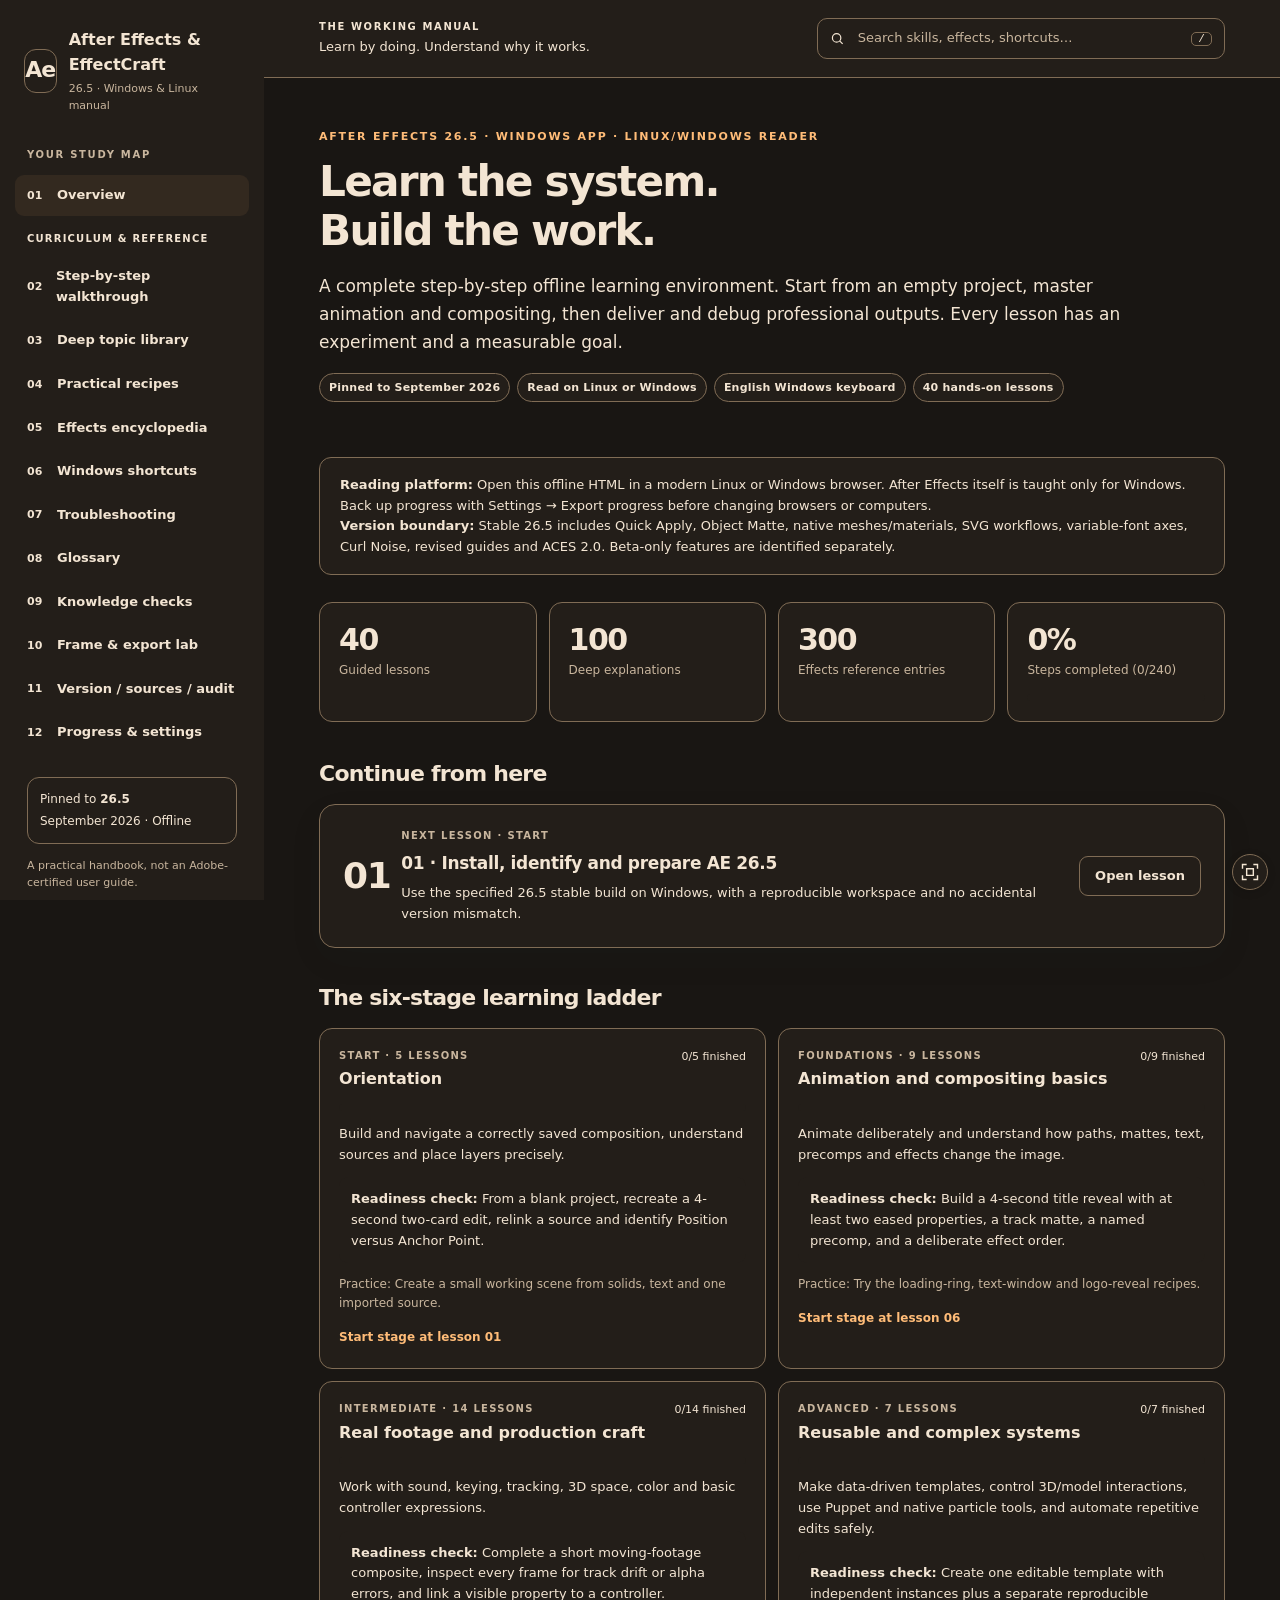
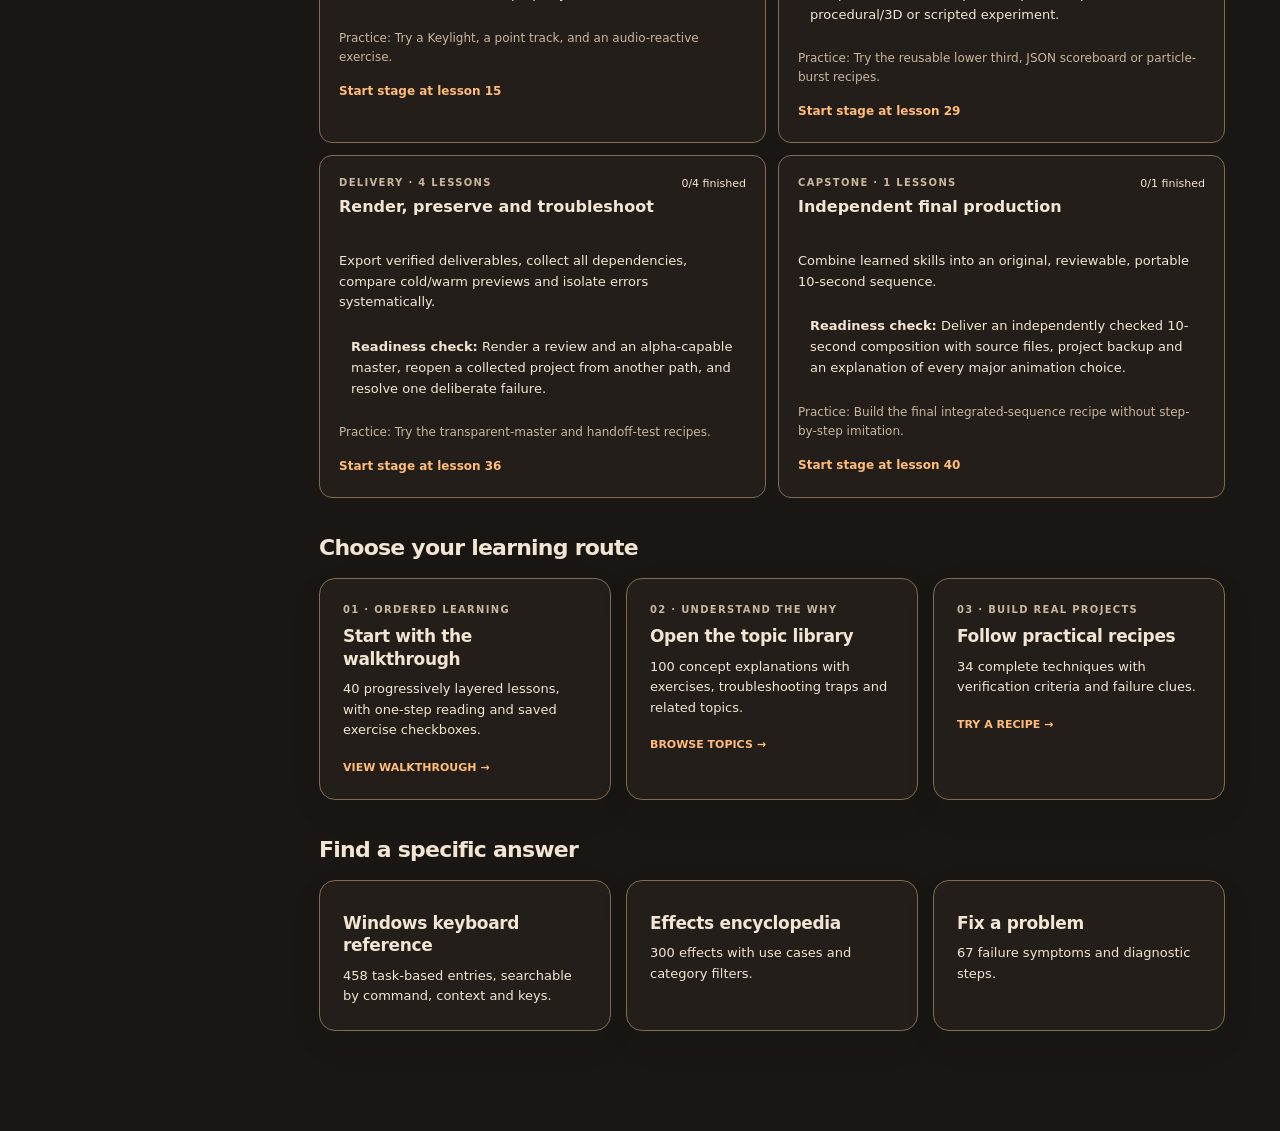
==== commit a2fc4d37: "Add EffectCraft and PhotoCraft shortcuts and dual Windows/Linux manual support - Synchronize After E" ====
--- a/manuals/after-effects/index.html
+++ b/manuals/after-effects/index.html
@@ -4,8 +4,8 @@
 <meta charset="utf-8">
 <meta name="viewport" content="width=device-width,initial-scale=1">
 <meta name="color-scheme" content="light">
-<meta name="description" content="Offline After Effects 26.5 training manual, readable on Linux or Windows (After Effects instructions are Windows-only): 40 guided lessons, topics, effects, shortcuts, exercises, quizzes and troubleshooting.">
-<title>After Effects 26.5 • Windows Field Manual</title>
+<meta name="description" content="Offline After Effects 26.5 & EffectCraft training manual, readable on Linux or Windows: 40 guided lessons, topics, effects, shortcuts, exercises, quizzes and troubleshooting.">
+<title>After Effects 26.5 & EffectCraft • Windows & Linux Field Manual</title>
 <style>:root{--paper:#f5f7f8;--surface:#fff;--ink:#18232f;--muted:#627081;--border:#e0e7eb;--edge:#cbd7dd;--nav:#102432;--navink:#cfdae1;--accent:#137d82;--accent-dark:#075b60;--purple:#7762a6;--warm:#f4efdf;--tag:#eaf4f4;--shadow:0 12px 35px rgba(13,43,54,.06);--radius:16px;--font:15px;color-scheme:light}
 *{box-sizing:border-box}html{scroll-behavior:smooth}body{margin:0;background:var(--paper);color:var(--ink);font:var(--font)/1.58 system-ui,-apple-system,"Segoe UI",Arial,sans-serif}a{color:var(--accent-dark);text-decoration:none}a:hover{text-decoration:underline}button,input,select{font:inherit}button{cursor:pointer}button:disabled{cursor:not-allowed;opacity:.45}button:focus-visible,a:focus-visible,input:focus-visible,select:focus-visible,summary:focus-visible{outline:3px solid #e8a653;outline-offset:3px}.skip{position:absolute;top:-60px;z-index:100;background:#fff;padding:10px}.skip:focus{top:10px}
 .shell{display:grid;grid-template-columns:264px minmax(0,1fr);min-height:100vh}.sidebar{position:sticky;top:0;height:100vh;overflow-y:auto;background:var(--nav);color:var(--navink);padding:27px 15px 25px;display:flex;flex-direction:column}.brand{display:flex;align-items:center;gap:12px;padding:0 9px 33px}.brand-mark{display:grid;place-items:center;width:44px;height:44px;border:1px solid #a6b8c9;background:#29394d;border-radius:12px;color:#d4c9fb;font-weight:800;font-size:22px;letter-spacing:-1px}.brand strong{display:block;color:#fff;font-size:16px;font-weight:740}.brand small{display:block;color:#9baebe;font-size:11px;margin-top:2px}.sidebar-caption{font-size:10px;color:#83a2b3;letter-spacing:.17em;font-weight:750;margin:0 12px 12px}.nav{display:grid;gap:3px}.nav a{display:flex;align-items:center;gap:11px;padding:10px 12px;border-radius:9px;color:#c3d3dc;font-size:13px;font-weight:550;transition:background .12s}.nav a:hover,.nav a.active{background:#294457;text-decoration:none;color:#fff}.nav .num{font-variant-numeric:tabular-nums;color:#79b3b6;font-size:11px;width:19px}.nav .subnav{margin:12px 12px 7px;color:#85a4b4;font-size:10px;letter-spacing:.12em;font-weight:800}.sidebar-bottom{margin-top:auto;padding:24px 12px 8px}.sidebar-mini{background:#213a4a;border:1px solid #314b5a;border-radius:12px;padding:12px;font-size:12px}.sidebar-mini span{display:block;color:#92adba;margin-top:3px}.sidebar-note{font-size:11px;color:#7997a8;margin-top:13px}
@@ -166,7 +166,7 @@
 <a class="skip" href="#main">Skip to content</a>
 <div class="shell" id="shell">
  <aside class="sidebar" aria-label="Main navigation">
-  <div class="brand"><span class="brand-mark" aria-hidden="true">Ae</span><div><strong>After Effects</strong><small>26.5 · Windows field manual</small></div></div>
+  <div class="brand"><span class="brand-mark" aria-hidden="true">Ae</span><div><strong>After Effects & EffectCraft</strong><small>26.5 · Windows & Linux manual</small></div></div>
   <div class="sidebar-caption">YOUR STUDY MAP</div>
   <nav class="nav" id="nav" aria-label="Guide sections"></nav>
   <div class="sidebar-bottom"><div class="sidebar-mini">Pinned to <strong>26.5</strong><span>September 2026 · Offline</span></div><div class="sidebar-note">A practical handbook, not an Adobe-certified user guide.</div></div>
@@ -180,7 +180,7 @@
   <main id="main" tabindex="-1" aria-live="polite"></main>
  </div>
 </div>
-<script type="application/json" id="guideData">{"meta":{"name":"After Effects 26.5 — Windows Complete Learning Manual","application":"Adobe After Effects","applicationVersion":"26.5","platform":"Windows","readerPlatforms":["Linux","Windows"],"keyboard":"Default English layout","manualEdition":2,"released":"2026-09","guideResearchCutoff":"2026-10-28","offline":true,"provenance":"Adobe 26.5 release notes, current requirements, feature-specific Adobe documentation and user-supplied topic inventory"},"stagePlan":[{"phase":"START","name":"Orientation","objective":"Build and navigate a correctly saved composition, understand sources and place layers precisely.","gate":"From a blank project, recreate a 4-second two-card edit, relink a source and identify Position versus Anchor Point.","practice":"Create a small working scene from solids, text and one imported source."},{"phase":"FOUNDATIONS","name":"Animation and compositing basics","objective":"Animate deliberately and understand how paths, mattes, text, precomps and effects change the image.","gate":"Build a 4-second title reveal with at least two eased properties, a track matte, a named precomp, and a deliberate effect order.","practice":"Try the loading-ring, text-window and logo-reveal recipes."},{"phase":"INTERMEDIATE","name":"Real footage and production craft","objective":"Work with sound, keying, tracking, 3D space, color and basic controller expressions.","gate":"Complete a short moving-footage composite, inspect every frame for track drift or alpha errors, and link a visible property to a controller.","practice":"Try a Keylight, a point track, and an audio-reactive exercise."},{"phase":"ADVANCED","name":"Reusable and complex systems","objective":"Make data-driven templates, control 3D/model interactions, use Puppet and native particle tools, and automate repetitive edits safely.","gate":"Create one editable template with independent instances plus a separate reproducible procedural/3D or scripted experiment.","practice":"Try the reusable lower third, JSON scoreboard or particle-burst recipes."},{"phase":"DELIVERY","name":"Render, preserve and troubleshoot","objective":"Export verified deliverables, collect all dependencies, compare cold/warm previews and isolate errors systematically.","gate":"Render a review and an alpha-capable master, reopen a collected project from another path, and resolve one deliberate failure.","practice":"Try the transparent-master and handoff-test recipes."},{"phase":"CAPSTONE","name":"Independent final production","objective":"Combine learned skills into an original, reviewable, portable 10-second sequence.","gate":"Deliver an independently checked 10-second composition with source files, project backup and an explanation of every major animation choice.","practice":"Build the final integrated-sequence recipe without step-by-step imitation."}],"chapters":[{"id":"install","title":"01 · Install, identify and prepare AE 26.5","phase":"START","why":"Use the specified 26.5 stable build on Windows, with a reproducible workspace and no accidental version mismatch.","steps":["Open Creative Cloud Desktop on Windows. Locate After Effects and check the installed version through Help → About After Effects. The target is 26.5 stable (September 2026). Beta is a separate installation; its tools are not automatically part of stable.","Before a large project, compare your Windows version, CPU architecture, RAM, GPU/driver and free storage with Adobe’s 26.5 requirements. AVX2 is required for supported Intel/AMD systems; Windows on Arm has its own supported Snapdragon hardware. A Windows VM must expose the required CPU/GPU capabilities; successful launch alone does not establish 3D performance.","Start AE and identify Project, Composition viewer, Timeline, Effect Controls, Effects \u0026 Presets, Properties, Preview and Render Queue panels. Hover any panel and tap the backtick key (`) to maximize/restore it.","Choose Window → Workspace, select a standard layout and use Reset to Saved Layout if panels are lost. Use Edit → Preferences to configure auto-save, disk cache and available memory without starving Windows.","Create a dedicated folder such as D:\\AE_Learning\\01_First_Project. Reserve an Assets subfolder, an Output subfolder and a project backup folder. Avoid relying on temporary Downloads files.","Open Edit → Keyboard Shortcuts (Ctrl+Alt+') to verify bindings on your installed version and keyboard layout. Save a custom preset only if you intentionally change a shortcut."],"checks":["I can verify 26.5 and locate every central panel.","I have an organized Windows project folder.","I know where the shortcut editor is."],"experiment":"Break and restore a workspace layout, then find the Timeline and Effects \u0026 Presets in under 30 seconds.","pitfalls":["Adobe Help can mix stable and Beta features; confirm the release label before using a new command.","Do not delete the disk-cache folder while AE is actively writing to it."],"topics":["interface","version-workflow","performance","project-management"],"sources":["release","history","requirements","shortcuts","memory"],"optional":false,"diagram":"screen"},{"id":"logic","title":"02 · Understand projects, comps, layers and pixels","phase":"START","why":"Build a correct mental model before memorizing commands.","steps":["A .aep project is a container of references, compositions, settings and animation; imported images and video normally remain external files. Save Project is not the same as Collect Files or render.","Create a 1920×1080, 24 fps, 8-second composition with Ctrl+N. Name it 01_LAB. Distinguish composition size, frame rate, duration, pixel aspect ratio and background color; the comp background is not automatically an opaque render layer.","Create a blue solid (Ctrl+Y), a text layer (Ctrl+T in an appropriate context), and an empty shape layer (Layer → New → Shape Layer). Stack order determines which pixels cover which in ordinary 2D.","Select the blue layer: P=Position, S=Scale, R=Rotation, T=Opacity, A=Anchor Point. Use Shift+P to add Position while other properties are displayed, and U for animated properties.","Toggle a layer eye, shy, solo, lock, effects (fx), motion blur and 3D switch. Explain how hiding an entire layer differs from bypassing just its effects. F4 changes switches/modes columns.","Learn the vocabulary: footage item vs footage layer, source vs instance, composition vs precomposition, property vs keyframe, mask vs shape, alpha channel vs opacity, effect vs shape operator."],"checks":["I can describe the project/comp/layer hierarchy.","I can distinguish source items from instances.","I can reveal five transform properties."],"experiment":"Duplicate the blue solid layer twice; assign each instance a different Opacity. Observe that all three layers refer to the same Solid Footage source in the Project panel.","pitfalls":["Pressing a stopwatch that is already active removes its keyframes.","A background color setting does not add opaque pixels to your output."],"topics":["interface","layer-anatomy","coordinates","render-order"],"sources":["help","shortcuts"],"optional":false,"diagram":"layers"},{"id":"assets","title":"03 · Import and inspect footage correctly","phase":"START","why":"Learn what AE assumes when interpreting each media asset.","steps":["Use Ctrl+I to import a PNG with alpha, a JPG, a short constant-frame-rate video, a WAV file and—when available—an image sequence. Check whether the source is a file, sequence or folder.","Double-click footage in Project to open its Footage panel. Compare footage time and frame dimensions with those of your composition. Drag footage into a comp; inspect scaling and frame-rate behavior.","Right-click footage → Interpret Footage → Main. Identify frame rate assumption, field order, pixel aspect ratio and alpha interpretation (straight vs premultiplied); note color options separately.","For an image sequence, select the first frame and use the sequence checkbox only when intended. Verify that frames were numbered without gaps and their order is correct.","Replace a selected layer’s source by Alt-dragging a different source from Project onto the layer. Confirm transform animation and effects remain in place. Distinguish replacing a layer source from replacing a Project item globally.","Make an Assets folder in Project, sort sources and keep originals on disk. If Windows drive letters or source folders change, use Replace Footage to relink the existing Project item; importing the same file again creates a separate item and may leave broken layer references unresolved."],"checks":["I can interpret footage and verify source frame rates.","I can replace footage without losing a layer animation.","I know where a missing-file reference points."],"experiment":"Import a square logo and a wide logo, replace the first with the second using Alt-drag, and observe how the same Scale value affects each.","pitfalls":["Variable-frame-rate recordings can cause erratic time or audio sync; use a constant-frame-rate transcode when needed.","Premultiplied alpha interpreted as straight can cause a dark fringe."],"topics":["import-media","alpha","footage-interpretation","file-management"],"sources":["help","shortcuts"],"optional":false,"diagram":"layers"},{"id":"timing","title":"04 · Read time, frames, trims and the work area","phase":"START","why":"The difference between layer time, source time and comp time prevents silent editing errors.","steps":["In the Timeline, place the current-time indicator (CTI) at exactly 00:00:02:00 at 24 fps. Use Page Up/Page Down to step frames; Shift+Page Up/Down steps ten frames. Read timecode as hours:minutes:seconds:frames.","Use B and N to set an intentionally short work area. Start/stop Preview with Space; observe the Preview panel options. The work area is a range for preview/render control, not a change to source duration.","With CTI at 1 second, select a footage layer and press [ to shift its entire layer bar so the In point meets CTI. Next move CTI to 2 seconds, press Alt+[ to trim the In point without moving the entire layer. Undo twice and compare layer Start Time, In point and source frames.","Use Alt+] to trim the out point, Ctrl+Shift+D to split, Ctrl+D to duplicate, and I/O to jump to a selected layer’s in/out points. Practice knowing which commands change the source span.","Move the Timeline zoom using = / - on the main keyboard. Toggle full-span/single-frame viewing with ;. View one exact source frame, then locate it after shifting the layer.","Set marker(s) to plan beats. A composition marker differs from a layer marker; both differ from a keyframe. Save an experiment copy before drastic trimming."],"checks":["I can step to a specific frame.","I know the distinction between moving, trimming and splitting.","I can define a work area."],"experiment":"Build a 4-second card transition that changes from a blue card to a red card at exactly 48 frames.","pitfalls":["At 24 fps, :23 is the last frame within a numbered second; :24 is not an in-second frame.","The main keyboard 0 and numpad 0 may do different things."],"topics":["frames","timeline","source-time"],"sources":["help","shortcuts"],"optional":false,"diagram":"timeline"},{"id":"transform","title":"05 · Anchor, Position, Scale and parenting","phase":"START","why":"Spatial transforms are predictable once you understand coordinate spaces.","steps":["Draw a 200×200 rectangle in a Shape Layer. Press P to inspect the comp-space Position of the shape layer’s anchor; press A to inspect its layer-space Anchor Point (which may not coincide with the rectangle’s own group center). Changing one is not the same as changing the other.","Move the anchor with the Pan Behind tool (Y). Rotate with R; notice where rotation occurs. To center the anchor within content, test Ctrl+Alt+Home and compare the result with Ctrl+Home, which centers the layer’s anchor in the comp.","Create a Null Object (Ctrl+Alt+Shift+Y). Parent the shape and text to the null using the Parent \u0026 Link pick whip. Move, scale and rotate the null; then inspect each child’s local transform.","Unparent one child and watch its on-screen pose if AE compensates its transform. Explain why parenting does not mean copying Position keyframes or merging layers.","For a 3D layer, Position has three dimensions and rotation/orientation differs from the 2D case. Do not introduce a camera yet; use the 3D switch only for a controlled experiment.","Build a single controller named CTRL_RIG, and do not put unrelated effects on it. Label layers clearly and lock controllers when their position is correct."],"checks":["I can tell anchor and position apart.","I can parent two layers to a null.","I can explain local vs comp coordinates."],"experiment":"Animate the null in a circle while rotating an independently animated child around its own pivot.","pitfalls":["Changing a child parent can alter coordinate interpretation.","Centering a layer and centering its anchor are different commands."],"topics":["coordinates","parenting","3d-intro"],"sources":["help","shortcuts"],"optional":false,"diagram":"coordinates"},{"id":"keys","title":"06 · Create and remove keyframes safely","phase":"FOUNDATIONS","why":"Animate one number correctly before adding complex rigs.","steps":["Add a Position keyframe at time 0 by clicking the stopwatch once. Move to 1 second and drag the object to a new Position. Inspect the two diamonds in the Timeline.","Return to time 0, reveal Opacity with T, set it to 100 and click its stopwatch to create the first Opacity keyframe. Then move to 2 seconds and change Opacity to 0 to create the second key. Without that first keyframe, the change at 2 seconds would simply set a constant value rather than a fade.","Select only one keyframe and press Delete. Rebuild it. To remove all Position keys, click the active stopwatch: observe that every keyframe vanishes and the current value is retained. Undo immediately.","Use U to show only animated properties, UU to show all properties modified from defaults, and K/J to jump visible keyframes/markers.","Use Alt+Shift+P or Alt+Shift+T to add/remove a key at CTI on the appropriate property; this does not toggle the whole property’s animation stopwatch.","Copy two selected Position keyframes, place CTI elsewhere and paste. Note that the first pasted key usually aligns with CTI. Use a separate duplicate layer to compare variations."],"checks":["I can create, move and remove a single keyframe.","I understand the dangerous stopwatch toggle.","I can show only animated properties."],"experiment":"Animate a circle from x=200 to x=1720 in exactly 2 seconds, then fade it in for the first 12 frames.","pitfalls":["Auto-keyframing can enable animation for new properties automatically; leave it off while learning.","Deleting one key is not the same as deactivating the stopwatch."],"topics":["keyframes","timeline"],"sources":["help","shortcuts"],"optional":false,"diagram":"timeline"},{"id":"easing","title":"07 · Design motion with the Graph Editor","phase":"FOUNDATIONS","why":"Good animation depends on velocity and spacing, not just destinations.","steps":["Create Position keyframes 0 and 1 second, 800 pixels apart. Set both Linear, preview, and notice constant perceived speed on a straight path.","Select both keys and press F9 (Easy Ease). Use Shift+F3 to open the Graph Editor. Locate Speed Graph and Value Graph modes; for Position, choosing Separate Dimensions changes the way you can edit curves.","In Speed Graph, make the object accelerate quickly and decelerate gently. Preview and compare. Inspect motion-path dots: dense dots represent smaller distance per sample and hence slower motion.","Make a third middle Position key; separate spatial path curvature (trajectory) from the time interpolation (velocity). A curved path can move at constant speed, and a straight path can ease.","Use Easy Ease In/Out intentionally. For a stepped stop-motion look, test Toggle Hold Keyframe. Observe that Hold is not the same as a slow Bézier curve.","Open Keyframe Velocity (Ctrl+Shift+K) when numerical influence is necessary. Save a tiny file containing three clearly named easing examples."],"checks":["I can explain speed vs value graphs.","I can make linear, eased and hold movement.","I understand spatial vs temporal curves."],"experiment":"Make three identical circles travel 500 px with linear, ease-out and overshoot movement; render a side-by-side comparison.","pitfalls":["Tweaking spatial Bézier handles changes the path rather than temporal easing.","Position Separate Dimensions removes the unified motion path representation."],"topics":["graph-editor","keyframes","motion-design"],"sources":["help","shortcuts"],"optional":false,"diagram":"graph"},{"id":"paths","title":"08 · Draw shapes and parametric shape operators","phase":"FOUNDATIONS","why":"Distinguish vector geometry, paths, styles and per-group transformations.","steps":["Deselect all layers and use Q to draw a rectangle. It creates a Shape Layer. Expand Contents → Rectangle → Rectangle Path, Fill, Stroke, and the shape group’s Transform; compare with the layer’s separate Transform group.","Make an Ellipse and a Polystar with the Q tool cycle. Change parametric Size, Roundness, Points and radii. Do not convert to Bézier until you actually need manual vertices.","Use Contents → Add → Trim Paths and animate End from 0 to 100 on a stroked path. Set Start and Offset to explore moving a dash around a loop.","Use Repeater to create repeated copies of a group. Find Copies, Offset and Transform: Repeater → Position, Rotation, Scale. Explain why changing original geometry affects every repeated instance.","Explore Offset Paths, Pucker \u0026 Bloat, Zig Zag, Twist and Wiggle Paths one at a time. Turn each operator off and on to isolate its effect.","Convert a duplicated parametric path to Bézier; move a vertex with Pen/Selection tools. Try a closed filled shape and an open stroked path to compare filling behavior."],"checks":["I can locate group Transform vs layer Transform.","I can animate Trim Paths and Repeater.","I can choose parametric vs Bézier geometry."],"experiment":"Make a rotating loading indicator consisting of twelve repeated ticks and a Trim Paths ring.","pitfalls":["An empty Shape Layer has no visible pixels.","Shape operators are not in the Effect Controls effects list."],"topics":["shapes","paths","strokes"],"sources":["help","shortcuts"],"optional":false,"diagram":"layers"},{"id":"masks","title":"09 · Understand masks and alpha","phase":"FOUNDATIONS","why":"Transparency has several independent sources, each suited to different work.","steps":["Add a photograph to a comp. Select the photograph and draw a rectangle: it normally creates a mask on the selected layer. Deselect and draw another rectangle: it creates a shape layer. Check the toolbar mask/shape mode.","Press MM to reveal mask groups. For each mask test Mode Add, Subtract, Intersect and None, then change Feather, Expansion and Opacity and invert the mask.","Animate Mask Path over several frames to follow a moving subject. Make simple wide shapes first; excessive vertices are harder to stabilize and maintain.","Set a high feather value, then change layer Opacity separately. Inspect the Alpha channel via Alt+4. A transparent pixel can still have RGB values; alpha determines coverage.","Draw two masks on the same layer; test which mode is used and whether the order changes results. Enable/disable masks independently without deleting their path keys.","Precompose masked imagery and compare the look with and without Collapse Transformations in a controlled vector/precomp case; do not assume the switch is a free quality upgrade."],"checks":["I can create a mask on a selected layer.","I can adjust feather, expansion and modes.","I can inspect actual alpha separately."],"experiment":"Cut a circular window into a photo and animate the window to follow a bouncing ball.","pitfalls":["An animated mask is not a motion-tracked mask until you track it.","High feather is not a cure for poor matte edges."],"topics":["masks","alpha","mattes"],"sources":["help","shortcuts"],"optional":false,"diagram":"alpha"},{"id":"mattes","title":"10 · Use track mattes and blend modes","phase":"FOUNDATIONS","why":"Mattes let one layer control visibility of another without drawing directly on the target.","steps":["Create a text layer above a video layer. In the video layer’s TrkMat column select the text layer as its matte source. Modern AE track mattes can refer to another layer without that matte being directly above the target.","Test Alpha Matte versus Alpha Inverted Matte. Then use a luminance gradient and select Luma Matte versus Luma Inverted Matte. Identify what white, black and grey mean in each mode.","Try a transparent red-to-blue shape as a matte and inspect why its alpha can be constant although its luminance varies dramatically. Convert to grayscale for a predictable luma test.","Use F4 to reveal Switches/Modes where necessary. Compare Normal, Multiply, Screen, Add and Overlay on the same footage with two test layers.","Precompose only when the matte has to become a reusable source or when an effect must operate after the matte. A simple matte relationship does not automatically require a precomp.","Render to a format supporting alpha and verify transparency over a checkerboard outside AE. A matte preview on black is not proof that alpha was exported."],"checks":["I can choose alpha vs luma matte.","I can invert either matte.","I can demonstrate an actual transparent export."],"experiment":"Make a 3-second title reveal in which video is visible only inside moving letters.","pitfalls":["Screen blend mode against black does not create real alpha.","Layer opacity and track-matte coverage multiply in the final composite."],"topics":["mattes","blending","alpha","export"],"sources":["help","shortcuts"],"optional":false,"diagram":"alpha"},{"id":"precomp","title":"11 · Precompositions, nested time and render order","phase":"FOUNDATIONS","why":"Precomps organize work, but also change which operations happen first.","steps":["Select three animated layers and precompose with Ctrl+Shift+C. Name the new comp 02_ICON_UNIT; with multiple selected layers After Effects uses Move all attributes into the new composition. To compare with Leave all attributes, make a separate single-layer footage/solid test (not a shape or text layer), precompose it, and inspect both dialog choices.","Open the precomp and note the inner time, duration, and layer layout. Return to the master comp and alter the precomp layer transform. Inspect whether the inner animation still plays as intended.","Apply Gaussian Blur to a shape, then precompose with different attribute settings; compare effect-before-transform with effect-after-transform. Render order is the reason precomposing can change an effect’s appearance.","In a duplicated test comp, toggle Collapse Transformations on the nested comp. Observe changed transformations, masks, 3D interactions and effect results rather than universally enabling the switch.","Use Time Remapping and an Essential Property only after the nested comp behaves consistently. Name instances uniquely when they need different controls.","Add a short marker on master comp corresponding to a specific event inside the precomp. Document any shifted inner start times and audio synchronization."],"checks":["I can precompose with an intentional attribute choice.","I can explain a changed blur after precomposition.","I can locate inner vs outer time."],"experiment":"Build a lower-third as its own comp, duplicate it twice in a master comp and vary scale/timing without editing the internal artwork.","pitfalls":["Collapse Transformations is not a generic quality switch.","Precompose can change how adjustment layers, 3D and effects interact."],"topics":["precomp","render-order","essential-properties"],"sources":["help","precompose"],"optional":false,"diagram":"layers"},{"id":"text","title":"12 · Typography and animated text selectors","phase":"FOUNDATIONS","why":"Type in motion is a system of characters, paragraphs, layout and animation selectors.","steps":["Use Ctrl+T to create point text with a click and paragraph text by dragging a text box. Test different wrapping, alignment, font weight and paragraph settings in Character/Paragraph.","Make two headings with consistent font family and sizes; use tracking and leading intentionally. Use native text rather than rasterizing type when you need accessibility and later wording changes.","Expand Text → Animate → Position and add an Opacity animator. Open Range Selector → Advanced; compare Based On Characters, Characters Excluding Spaces, Words and Lines.","Animate Range Selector Offset from -100% to 100% to sweep a reveal. Compare Smoothness 0 to 100 and different selector shapes for stepped vs continuous entrances.","Use Text → Path Options when appropriate to put characters along a mask path. A text-on-path system is different from converting text to outlines.","Create two text layers, apply only a few font and style changes, and test 25.4+ copy/paste text formatting where available. Verify the paste action in the text editing context."],"checks":["I can distinguish point and paragraph text.","I can animate words and letters separately.","I can use Range Selector Offset."],"experiment":"Make a 5-second kinetic typography card with per-word emphasis, clean baseline and a safe screen margin.","pitfalls":["Per-character expressions added in 25.0 are different from variable-font axis animation introduced in 26.0.","Using the same keybindings while editing text can trigger text editing commands instead of layer shortcuts."],"topics":["text","text-animator","type-design"],"sources":["help","shortcuts"],"optional":false,"diagram":"layers"},{"id":"effects","title":"13 · Learn effects, order and adjustment layers","phase":"FOUNDATIONS","why":"Effects compute images in sequence, and the order is part of the design.","steps":["Create a solid with Fractal Noise; apply Levels, Tint, Turbulent Displace and Glow in that order. Duplicate the layer and reorder Glow before Levels. Compare the different result.","Open Effect Controls with F3. Rename each effect instance by its purpose. Toggle its fx switch; note that disabling an effect is nondestructive while Ctrl+Shift+E removes all effects from selected layers.","Make an Adjustment Layer (Ctrl+Alt+Y) and apply Curves. Put it above two footage layers; toggle layer order and note which lower pixels it modifies.","Compare an effect applied to a footage layer, the same effect on a precomp, and an effect on an adjustment layer. They do not use identical inputs in all cases.","Press Ctrl+Enter to open Quick Apply. Search e:glow, p: for presets or m: for menu commands; Enter applies the selected result. Use Effect → Manage Effects if an installed effect is disabled.","Test effect compatibility at 8, 16 and 32 bpc in Project Settings. An effect may process fewer bit depths or be CPU-only; check supported modes for the actual installed 26.5 effect."],"checks":["I can rearrange effects to change render results.","I understand adjustment layers.","I can distinguish bypass from deletion."],"experiment":"Build a cloudy glow effect with at least four effects; save an Animation Preset for reuse.","pitfalls":["In Quick Apply, Ctrl+Enter applies to a new layer and Ctrl+Alt+Enter to a new adjustment layer; outside it Ctrl+Enter opens the launcher.","An effect called a 3D effect does not necessarily create an actual 3D layer."],"topics":["effect-order","effects","adjustment-effects","quick-apply","effect-labels"],"sources":["effects","effects-overview","quick-apply"],"optional":false,"diagram":"effects"},{"id":"modern-operations","title":"14 · Quick Apply, guides and effect organization","phase":"FOUNDATIONS","why":"Use the current interface to locate operations and build consistent layouts.","steps":["Create a duplicate of your title comp. Press Ctrl+Enter, type e:glow and apply the result to the intended layer with Enter; F3 opens its controls.","Reopen Quick Apply and inspect p: and m: results. On a disposable comp try Ctrl+Alt+Enter inside the launcher to create an adjustment layer, then compare which pixels change.","Rename effect instances by purpose and give them distinct color labels using the gray swatch beside each effect name. Bypass one fx switch and compare before deleting anything.","Show rulers with Ctrl+R. Add a 50% vertical guide and a 100-pixel right-edge guide via Edit Guide; change a duplicate composition’s width and compare.","Lock guides independently from pinning. Export a .guides file and import it into another view, checking units, colors and reference edges in the destination.","Choose an effect you use often and save a deliberate Animation Preset. Apply it to a duplicate at a known playhead time and inspect the added properties and keys."],"checks":["I can use Quick Apply result modifiers.","I can explain fixed versus percentage margins.","I can distinguish effect labels from processing."],"experiment":"Build landscape and portrait title variants with the same intended margins; explain which artwork still needs repositioning.","pitfalls":["Guides do not reposition layers automatically.","A preset can add keyframes at CTI and change an existing setup."],"topics":["quick-apply","responsive-guides","effect-labels","clipboard-frame"],"sources":["quick-apply","guides","effect-controls"],"optional":false,"diagram":"screen"},{"id":"blur","title":"15 · Blur, glow, noise and depth maps","phase":"INTERMEDIATE","why":"Understand the purpose of blur and procedural textures instead of applying random presets.","steps":["Place Gaussian Blur on a photographic layer. Increase Blurriness and compare Repeat Edge Pixels on/off around the boundaries.","On a duplicate, use Camera Lens Blur and configure lens properties. Compare computational cost and appearance with a Gaussian Blur of similar apparent radius.","Generate a grayscale Fractal Noise texture on another layer. Use Displacement Map to warp a checkerboard; inspect map source channel, Max Horizontal/Vertical Displacement and map resolution.","Try Compound Blur or Camera Lens Blur with a blur/depth map and feathered transitions. A depth map controls *where* blurring occurs; it is not the same as overall lens bokeh settings.","Make a glow source by isolating bright pixels through Levels, then apply Glow with intentional Threshold, Radius and Intensity. Note why adding glow to a full-bright white rectangle washes out the whole scene.","Animate Fractal Noise Evolution and Offset Turbulence. Use it as a texture, matte, displacement driver or blend overlay, checking noise aliasing at final resolution."],"checks":["I can choose ordinary vs lens-like blur.","I can use a grayscale map to deform or blur.","I can keep a glow controllable."],"experiment":"Build a heat-haze transition using Fractal Noise as an animated Displacement Map.","pitfalls":["Curl Noise is available in 26.5 for flowing procedural textures; compare it with Fractal Noise rather than treating them as identical.","Too much glow can destroy edge contrast and alpha quality."],"topics":["blur","procedural","depth-maps","curl-noise"],"sources":["effects","noise"],"optional":false,"diagram":"effects"},{"id":"timefx","title":"16 · Time remap, speed, loops and motion blur","phase":"INTERMEDIATE","why":"Temporal sampling affects motion even when no transform changes.","steps":["Put a clip in a comp. Compare Time Stretch, Time-Reverse Layer (Ctrl+Alt+R), and Time Remapping (Ctrl+Alt+T). Record which changes source speed and which changes the timing of layer keyframes.","Enable Time Remapping on a duplicate and add a middle keyframe to speed up one segment and slow down another. Inspect interpolation: smooth time remapping can freeze or reverse segments.","For looping source playback, locate the final valid source frame and the default end-time key. Remove or adjust the problematic end key before adding loopOut('cycle') to Time Remap if required.","Use Posterize Time on a duplicate to create a stepped frame-rate aesthetic. Distinguish it from changing the *composition* frame rate.","Animate a fast-moving shape. Toggle its Motion Blur switch and the comp’s master Motion Blur switch. Adjust shutter angle and shutter phase under comp Advanced settings; judge at full speed.","Compare native motion blur with CC Force Motion Blur or Pixel Motion Blur where available. Third-party/plugins and frame interpolation may need substantially more rendering time."],"checks":["I can reverse footage and remap it.","I can loop without an extra flash at the seam.","I can enable both motion blur switches."],"experiment":"Create three 2-second strips: smooth moving circle, 12-fps posterized circle and motion-blurred circle.","pitfalls":["Motion blur is not added just because a layer has Position keyframes.","Time Remap source duration endpoints can be off by one visible frame."],"topics":["time-remap","frame-rate","motion-blur"],"sources":["help","shortcuts"],"optional":false,"diagram":"timeline"},{"id":"audio","title":"17 · Audio levels, waveform and reactive graphics","phase":"INTERMEDIATE","why":"AE can synchronize and drive animation from audio, but is not a full DAW.","steps":["Import a WAV with predictable beats. Press L for Audio Levels and LL (two quick taps) for its waveform; use numpad decimal for audio-only preview on a standard keyboard.","Set clear timeline markers at beats. Trim and reposition sound without accidentally offsetting its start relative to animated elements; use the Info panel if needed.","Select audio → Animation → Keyframe Assistant → Convert Audio to Keyframes. Inspect the resulting Audio Amplitude null and Both Channels Slider keyframes.","On a shape’s Scale, Alt+click the stopwatch and use a simple expression driven by the slider. For example: a=thisComp.layer('Audio Amplitude').effect('Both Channels')('Slider'); [100+a*2,100+a*2];.","Smooth noisy values with the smooth() expression when needed or keyframe smoothing, and clamp extreme peaks. Build a minimum scale so silence does not collapse the graphic.","Export a preview and listen to it. Audio playback from the computer can differ from a final encoded render; check that audio output is explicitly enabled in the Output Module."],"checks":["I can reveal an audio waveform.","I can convert audio to control keys.","I can make a shape pulse to audio."],"experiment":"Animate a 5-bar equalizer-like display using five linked or differently remapped audio amplitude values.","pitfalls":["Audio amplitude generated by the assistant is a numerical representation, not a beat classifier.","An audio effect can modify the sound, not just a visible waveform."],"topics":["audio","audio-reactive","expressions"],"sources":["help","shortcuts"],"optional":false,"diagram":"timeline"},{"id":"keying","title":"18 · Green/blue-screen compositing","phase":"INTERMEDIATE","why":"Professional keying separates core opacity, edge detail and spill removal.","steps":["Import evenly lit green-screen footage. Put a contrasting background beneath it, then apply Keylight (1.2) to the footage.","Pick a representative green Screen Colour away from hair/skin. Switch Keylight View to Screen Matte. Adjust Clip Black and Clip White moderately to establish opaque subject and clean background.","Inspect fine hair and semi-transparent material. Use Screen Shrink/Grow and Screen Softness carefully; extreme crushing loses legitimate edge detail.","Add Key Cleaner and Advanced Spill Suppressor after Keylight when useful. Compare suppression modes and check green reflections in grey or skin regions.","Use a garbage mask to eliminate off-screen gear and nonuniform regions before or alongside keying. Use separate inside and edge mattes for challenging footage rather than forcing one setting for every region.","Check the keyed subject against black, white, saturated grey and final intended background. Add light wrap/grade if visually needed, but keep a clean premultiplied edge."],"checks":["I can read the Keylight screen matte.","I can distinguish matte cleanup from spill suppression.","I can inspect alpha on four backgrounds."],"experiment":"Produce a 5-second talking-head composite against a still photograph, with stable hair edges.","pitfalls":["Cranking Clip Black/White removes real fine detail.","Luma matte does not automatically replace chroma keying."],"topics":["keying","alpha","compositing"],"sources":["help","shortcuts"],"optional":false,"diagram":"alpha"},{"id":"tracking","title":"19 · Track a moving point and stabilize motion","phase":"INTERMEDIATE","why":"Tracking turns observations in footage into reusable transformations.","steps":["Select a footage layer and open Window → Tracker. Choose Track Motion. Start with a high-contrast feature that does not rotate out of view; define Feature and Search Regions.","Track forward in small portions and inspect drift. Set the Attach Point thoughtfully; the feature region may move while the attachment stays separately positioned.","Create a Null, set Edit Target to that Null, and Apply the tracking data. Parent a graphic to the null rather than pasting tracking keys into every child.","Enable rotation and scale tracking by using two tracking points when the footage supports stable features. Know that point trackers cannot inherently solve full perspective deformation.","Use Stabilize Motion on a duplicate; note how the image edges move and why you may need scaling/cropping or synthesis for blank edges.","For planar surfaces and perspective replacement, open bundled Mocha AE, track a plane, then send corner-pin data back into AE. Verify the exact Mocha integration commands in the installed plugin version."],"checks":["I can apply a point track to a Null.","I can detect and repair track drift.","I can distinguish point tracking from planar tracking."],"experiment":"Track a moving label onto a high-contrast point on a recorded object for 3 seconds.","pitfalls":["A successful tracker preview can still drift after an occlusion.","Warp Stabilizer is not a simple replacement for perspective planar tracking."],"topics":["point-tracking","mocha","stabilization"],"sources":["help","shortcuts"],"optional":false,"diagram":"coordinates"},{"id":"roto","title":"20 · Roto Brush, Refine Edge and mask tracking","phase":"INTERMEDIATE","why":"Extract moving subjects without the 2026 Object Matte feature.","steps":["Duplicate a video layer and open that layer in the Layer panel, not only the Composition panel. Activate Roto Brush (Alt+W) and create foreground strokes where the intended subject has recognizable edges.","Use Alt with the brush, where supported, to subtract incorrectly selected regions. Identify the base frame and propagate forward/backward through a manageable span.","Scrub the full span and repair frames that drift, especially fast-moving hands, occlusions and hair. Use Refine Edge on semitransparent detail only after the main segmentation is stable.","Adjust Reduce Chatter, Feather, Shift Edge and Decontaminate Edge Colors as warranted, then Freeze propagation for the span. Keep the source footage available; Freeze is not the same as rendering a permanent matte file.","Use Mask Tracking on an appropriately drawn mask for rigid, easy-to-follow objects. If motion is complex, consider manual correction or a separate point/planar track.","Pre-render a clean RGBA intermediate when editing further becomes slow; verify that the output format actually retains an alpha channel."],"checks":["I can roto a 2-second moving subject.","I understand propagation and Freeze.","I can choose mask tracking vs Roto Brush."],"experiment":"Cut a person out of an indoor clip and place a moving procedural texture behind the subject.","pitfalls":["Object Matte is also available; compare subject selection with brush-guided roto and mask tracking.","Freezing a roto span does not replace checking every frame."],"topics":["roto","alpha","mask-tracking"],"sources":["help","shortcuts"],"optional":false,"diagram":"alpha"},{"id":"paint","title":"21 · Paint, clone and Content-Aware Fill","phase":"INTERMEDIATE","why":"Moving from an obvious brush stroke to credible invisible repair requires temporal checking.","steps":["Double-click footage to work in the Layer panel. Use Brush, Clone Stamp and Eraser there; the same tool is not just a normal Comp-view shape brush.","Set a Clone Stamp sampling point with Alt+click. Paint a small patch on a duplicate and test source alignment and stroke duration modes in the Paint panel.","Make a simple repair with painting, then preview over time. A correction that matches one frame can slide or flicker after motion unless properly tracked or the paint is adjusted.","Use a mask around an unwanted object, follow it with keyframes or tracking, and open Window → Content-Aware Fill. Select the appropriate Fill Method and Range, then Generate Fill Layer.","For a difficult frame, create a reference frame in Photoshop (when available) or a suitable still-image editor; fill the defect and return the reference to AE. Manage source paths and regenerated fills.","Evaluate repeated textures, camera motion, shadows and occlusion. Sometimes a clean plate plus planar tracking is more reliable than automated Fill."],"checks":["I can clone a small detail.","I can generate a Content-Aware Fill layer.","I know when to use a tracked clean plate."],"experiment":"Remove a small stationary sticker from a 2-second shot with a moving handheld camera.","pitfalls":["Brush/Clone Stamp stroke duration matters.","Content-Aware Fill may hallucinate repetition or change a texture over time."],"topics":["paint","content-aware-fill","masks"],"sources":["help","shortcuts"],"optional":false,"diagram":"layers"},{"id":"camera","title":"22 · 2.5D parallax, cameras and lights","phase":"INTERMEDIATE","why":"AE 3D layers exist in 3D space, but not every 3D-looking effect behaves as scene geometry.","steps":["Turn on 3D switches for several photos or shape layers and separate them in Z depth. Create a Camera (Ctrl+Alt+Shift+C). Distinguish 1-node and 2-node camera behavior, point of interest, zoom and field of view.","Create a Camera orbit Null and parent the camera to it for controlled moves, or animate camera Position/Point Of Interest intentionally. Use multiple views to check that foreground and background have the desired depth separation.","Add a Light (Ctrl+Alt+Shift+L) and test Material Options on 3D layers. Understand Accepts Lights/Shadows and limitations of the selected 3D renderer.","Switch Project Settings/Composition Advanced 3D renderer only intentionally; Classic 3D, Cinema 4D and Advanced 3D do not have identical feature sets. Test native 3D models where supported.","In After Effects 26.5, select multiple 3D layers to use the shared/single 3D transform gizmo; also inspect View → Default Camera Settings for the new default camera controls.","For camera depth of field, use Advanced 3D’s in-engine DOF (available since 26.3) and inspect Camera Options focus and aperture. A 2D Camera Lens Blur map is a different workflow."],"checks":["I can make a 3-layer parallax scene.","I can distinguish renderers and camera types.","I can locate shared gizmo controls."],"experiment":"Create a 6-second dolly move through three cut-out images at different Z positions, avoiding obvious image edges.","pitfalls":["2D effects like CC Sphere or 3D Channel effects do not become scene geometry by naming alone.","Advanced 3D renderer feature support differs from Classic 3D."],"topics":["3d-intro","cameras","3d-renderers","3d-models"],"sources":["release","history","help"],"optional":false,"diagram":"coordinates"},{"id":"3dtrack","title":"23 · Camera tracking and screen replacement","phase":"INTERMEDIATE","why":"Choose a scene-solving tool based on camera motion rather than the look of the final effect.","steps":["Use a shot with real parallax: camera moves through a room rather than only rotating from one point. Apply 3D Camera Tracker and allow Analysis/Solving to finish.","Inspect the track points and locate a plausible horizontal plane. Target a triad and create a Solid/Camera or Text/Camera. Check the solved graphic over all frames, not only the initial one.","If the solve is unstable, inspect fast pans, rolling shutter, motion blur, zoom changes, focal length and low-parallax shots. Trim and stabilize the analysis source where justified.","For a planar phone screen, compare Mocha AE corner pin or built-in perspective tracker. Use a high-contrast planar patch, not an assumption that a 3D camera solve will always be superior.","Track a sign or poster, then apply Corner Pin/CC Power Pin to the replacement screen. Control the insert’s color, noise and motion blur to match the plate.","Export a diagnostic video showing the tracker points or a checkerboard overlaid on the final surface; a drifting corner is easier to catch with a grid than with a textured replacement."],"checks":["I can solve a simple parallax clip.","I can choose a planar track for a screen.","I can check perspective replacement on every frame."],"experiment":"Replace a moving phone screen with a checkerboard, then with a custom animated interface.","pitfalls":["3D Camera Tracker will not solve every low-parallax or heavily blurred clip.","Screen corner tracking is not equivalent to full-scene camera recovery."],"topics":["camera-tracker","mocha","perspective"],"sources":["help","shortcuts"],"optional":false,"diagram":"coordinates"},{"id":"color","title":"24 · Color correction, working space and alpha","phase":"INTERMEDIATE","why":"Correct color requires keeping separate input interpretation, working-space math, display, and output.","steps":["In File → Project Settings → Color, compare color-managed versus unmanaged workflows in a small 8/16/32-bpc experiment. Choose an intentional Working Color Space for the target delivery.","Inspect an imported image’s Interpret Footage color settings. When necessary, assign the right input profile; assigning a profile changes interpretation and is not the same thing as changing RGB values with an effect.","Use Lumetri Color, Curves and Levels on a test image. Correct exposure/contrast/white balance first, then make a look. View histograms or scopes where available and compare to a controlled reference.","Understand straight vs premultiplied alpha and RGB in transparent pixels. Remove Color Matting when necessary; a matte halo is not always fixed by globally sharpening an image.","For an OCIO/ACES workflow, open Project Settings → Color, select OCIO color managed, choose ACES 2.0 CG v4.0 or Studio v4.0, and explicitly set input, working, display and output spaces. Test a short render before changing an established project’s configuration.","Export a tagged test image/video and compare the rendered file in a color-managed viewer. Different Windows video apps may apply different display transforms; check metadata, not just eye judgment."],"checks":["I know input vs working vs display vs output space.","I can explain 8/16/32 bpc.","I can test alpha against light/dark backgrounds."],"experiment":"Grade the same PNG to neutral in an 8-bpc unmanaged project and a 16-bpc color-managed project; document the differences.","pitfalls":["Increasing bpc does not restore clipped source data.","Changing an existing project’s ACES configuration can change its appearance; preserve a known-good copy and compare renders."],"topics":["color","color-depth","ocio","alpha"],"sources":["color","ocio","history"],"optional":false,"diagram":"effects"},{"id":"expressions","title":"25 · Expressions: build a repeatable controller","phase":"INTERMEDIATE","why":"Expressions compute property values; learn safe interfaces before writing complex JavaScript.","steps":["Create a Null named CTRL. Apply Effect → Expression Controls → Slider Control, rename it Speed. On another layer’s Rotation, Alt+click its stopwatch once and enter time*thisComp.layer('CTRL').effect('Speed')('Slider');.","Set Speed to 0, 90 and -45; verify that the graphic stops, rotates clockwise and counterclockwise. Your expression needs a numeric output because Rotation expects a scalar.","On a 2D Position property, enter wiggle(1,20); and compare with value+[Math.sin(time*2)*20,0];. Distinguish nondeterministic-looking wiggle from smooth periodic motion.","Make a 2D Scale expression using [100,100] or [s,s], not a lone scalar. Learn value, time, thisComp, thisLayer, framesToTime(), ease(), linear(), clamp(), loopOut().","Create two expression-linked layers using the pick whip rather than manually typing names, then rename a controller and inspect references. Handle missing effects or source layer changes carefully.","Toggle an expression off without deleting it. Use Animation → Keyframe Assistant → Convert Expression to Keyframes to bake a copy when needed for portability or delivery."],"checks":["I can create a slider-controlled rotation.","I can return the correct value dimension.","I can disable vs delete an expression."],"experiment":"Build one Null with Speed, Amount and Color Control driving a three-layer animated indicator.","pitfalls":["Expressions are not general browser JavaScript; DOM/HTML APIs are unavailable.","An expression controller can introduce a fragile dependency on its layer name."],"topics":["expressions","expression-language","expression-controls","expression-examples","expression-lookup"],"sources":["expressions","expressions-basics"],"optional":false,"diagram":"layers"},{"id":"object-selection","title":"26 · Object Matte with frame-by-frame quality control","phase":"INTERMEDIATE","why":"Use the current selection workflow and verify its cached propagation.","steps":["Choose a two-second shot with a clear subject and preserve the original footage. Double-click the layer into Layer panel and choose the Object Matte toolbar tool.","Hover the subject and click to select; correct the base frame using Quick Selection or Selection Brush. Use Refine Edge for appropriate hair detail.","Propagate across the intended range; inspect occlusions, hands and fast turns. Correct failed frames instead of assuming a green cache bar proves accuracy.","Freeze the reviewed result and return to Composition. Compare it over black, white and saturated backgrounds, inspecting alpha as well as RGB.","Save and reopen a test project. Compare 26.5 disk-cached propagation, then render an alpha-capable short master; retain source media and the project separately.","Use the isolated layer as an Alpha Matte for a separate animated texture. Verify it follows the silhouette without unnecessarily showing the matte as an independent layer."],"checks":["I can select and refine an object.","I can judge matte stability across frames.","I can distinguish disk-cached analysis from a final RGBA export."],"experiment":"Compare Object Matte and brush-guided roto on the same difficult turn and keep the cleaner result.","pitfalls":["Ctrl+W is documented ambiguously; choose the toolbar or verify the installed editor.","A cache is not an asset backup."],"topics":["object-matte","roto","mattes"],"sources":["object-matte","shortcuts"],"optional":false,"diagram":"alpha"},{"id":"modern-type","title":"27 · SVG and variable-font motion","phase":"INTERMEDIATE","why":"Bring editable vectors into a current typography workflow.","steps":["Import samples/badge.svg as footage and again as a composition. Compare source linkage, editable Contents and the rendered appearance.","If Illustrator is available, enable Include SVG Code in its Clipboard Handling preferences, copy outlined vector art and paste into an active AE comp. Inspect fills and grouping.","Create a text layer using an installed variable font. Expand Text → Animate → Variable Font Axes and choose an axis that the font actually supports.","Create an initial axis keyframe at time zero, move 24 frames and change the value within its supported range. Add a Range Selector for character timing.","Compare Variable Font Spacing modes and long/short text strings. Use native shapes or text layers deliberately; editable SVG geometry is not editable Illustrator text.","Render a 48-frame sample and inspect sharpness, glyph spacing and line wrapping. Record the exact font family/file needed for handoff."],"checks":["I can choose editable SVG or linked footage.","I can animate an available variable-font axis.","I can verify typography dependencies."],"experiment":"Make a two-second badge reveal with a weight change and a Trim Paths accent.","pitfalls":["Use a variable font, not merely a static family with several weights.","SVG text clipboard conversion is not supported by the stable shape route."],"topics":["svg-workflow","variable-fonts","text-animator"],"sources":["svg","variable-fonts"],"optional":false,"diagram":"layers"},{"id":"flow-alpha","title":"28 · Curl Noise, Unmult and audio dynamics","phase":"INTERMEDIATE","why":"Use current native effects for texture, alpha and sound.","steps":["Create a comp-sized solid, open Quick Apply and apply e:curl noise. Start with Internal input and compare Scale and Swirl separately.","Animate a short texture using the intended Evolution/motion controls. Colorize with Tint or Tritone and inspect aliasing at Full resolution.","Precompose the texture and use it as a luma matte on another layer. Confirm whether the consuming effect/matte samples the stage you intended.","On a suitable black-backed element apply Unmult, choose its background mode and inspect alpha. Tune level/softness and test over dark and bright backgrounds.","On a duplicate audio layer try Compressor, Gate and Distortion one at a time. Compare bypass at similar loudness and preserve spoken word endings.","Render a short review with audio and an alpha-capable element separately. Reimport to verify the channel behavior and listen to the processed sound."],"checks":["I can distinguish a procedural texture from a fluid simulation.","I can create real alpha from an appropriate backing.","I can compare processed audio without confusing loudness with quality."],"experiment":"Build an abstract flowing title transition and document the purpose of each effect in its stack.","pitfalls":["Unmult may remove genuine foreground black/white without a protective matte.","Gate does not remove room noise underneath speech."],"topics":["curl-noise","unmult","audio-dynamics"],"sources":["noise","keying-effects","audio-effects"],"optional":false,"diagram":"effects"},{"id":"data","title":"29 · Data-driven text and graphics","phase":"ADVANCED","why":"Separate content from animation so recurring work is faster to update.","steps":["Create a small UTF-8 CSV or TSV with name, score and color columns. Import it as data through File → Import and inspect its accessible data properties.","For JSON use footage('stats.json').sourceData.score. For CSV/TSV add the data item to a test comp, expand Data and pick-whip the intended cell; inspect its generated dataValue path and compare against the table before building row logic.","Create a Score text layer and set Source Text from a suitable string expression. Format numbers deliberately with Math.round(), toFixed() or String() where appropriate.","Build a background rectangle sized to text with sourceRectAtTime(); add horizontal and vertical padding, and inspect left/top offsets to avoid misalignment.","Try importing a small JSON object as footage and reading a nested key by expression using footage('filename.json').sourceData. Keep field names stable and check for missing keys.","Make a reusable template with editable content and named controls. Document what changes without touching timeline keys."],"checks":["I can import one data file.","I can link text to a value.","I can keep animated layout working after the string changes."],"experiment":"Make a three-slide statistics board generated from a CSV, each with an auto-sized number card.","pitfalls":["Imported data schema paths are easy to misaddress: inspect the data structure.","SourceText may contain formatted objects; test with the target 26.5 JavaScript expression engine."],"topics":["data","expressions","auto-layout"],"sources":["data","expressions"],"optional":false,"diagram":"layers"},{"id":"templates","title":"30 · Essential Properties and MOGRT delivery","phase":"ADVANCED","why":"Build assets that another editor can adjust without breaking a controlled design.","steps":["Create a child comp containing a title, subtitle, color plate and simple entrance animation. Open Window → Essential Graphics and select the correct master composition.","Expose editable Source Text, key color controls and a Slider into Essential Graphics. Rename controls clearly, group when appropriate and provide default values.","Nest the child comp twice; inspect Essential Properties for each instance. Change one instance’s title and color while retaining the original child comp and other instance.","Test protected regions for intro/outro timing when building a reusable MOGRT, then stretch a middle region in a deliberately long test comp. Check that animation does not overlap unexpectedly.","Export a Motion Graphics Template (.mogrt) and choose the correct destination; use a video preview where supported. Verify third-party fonts/plugins or expression dependencies.","Open or install the MOGRT in a compatible Adobe workflow where available; test exposed controls, resolution and duration. Retain the original .aep and assets as source of truth."],"checks":["I can expose one editable text property.","I can customize two comp instances.","I know the distinction between a .mogrt and an .aep."],"experiment":"Make a lower-third MOGRT with name, role, primary color and adjustable hold duration.","pitfalls":["MOGRT export cannot magically package every third-party dependency.","Essential Properties are instance overrides, not a replacement for all original animation data."],"topics":["essential-properties","mogrt","precomp"],"sources":["mogrt"],"optional":false,"diagram":"layers"},{"id":"advanced3d","title":"31 · Native 3D models, environments and renderers","phase":"ADVANCED","why":"Combine imported models with native meshes and supported materials in Advanced 3D.","steps":["Import a supported GLB/GLTF/OBJ or FBX model appropriate to your project. Inspect scale, axes, texture material paths and animation playback.","Create a 3D composition using the Advanced 3D renderer. Add an environment light or HDRI for reflections and test an animated environment light (introduced in 25.2).","Check each model’s Material Options, Accepts Lights, Shadows and shadow-catcher workflow. Compare quality/performance options and confirm the actual render, not only Fast Draft.","Use the shared single 3D gizmo on multiple selected 3D layers (25.6 feature) to transform as a group visually. Learn that it changes individual layers; it is not necessarily a persistent parent rig.","Change View → Default Camera Settings (25.6) to adjust the way default/custom views behave. Save a test and inspect composition views before and after.","Create a native mesh with the Parametric Mesh tool or Layer → New. Adjust Mesh Options and material roughness/metallic controls; import an SBSAR material to compare. Keep this separate from Beta-only materials on 3D text/shapes."],"checks":["I can import one model and light it.","I can test an environment light.","I can compare imported models and native meshes."],"experiment":"Build an 8-second product turntable using a supported 3D model and a controlled camera orbit.","pitfalls":["3D model and material import support varies by format/renderer.","An emissive-looking material does not illuminate nearby geometry; use an actual light for that."],"topics":["3d-models","3d-renderers","cameras","parametric-meshes","substance-materials"],"sources":["release","history","meshes","substance"],"optional":false,"diagram":"coordinates"},{"id":"puppet","title":"32 · Puppet rigging and deformation","phase":"ADVANCED","why":"Animate flexible artwork without cutting it into dozens of rigid pieces.","steps":["Import a transparent character or ribbon. Duplicate the source and apply Puppet pins to a clean alpha layer while in the relevant Puppet tool mode.","Add pins to stable regions first: base/shoulder, elbow and tip. Move a single pin over time and inspect how the mesh deforms between pins.","Explore Overlap and Starch tools to control drawing order and rigidity in supported Puppet modes. Place pins where the mesh should bend and where it should resist stretching.","Reduce pin counts until you can understand every pin. An over-constrained mesh creates awkward hard bends or almost no visible motion.","Precompose when the Puppet effect needs to move with a separate rigid transform. Compare deform-then-scale with scale-then-deform in your hierarchy.","Render a seamless 2-second loop; inspect pin intersections and anti-aliased alpha edges at every extreme."],"checks":["I can make a simple Puppet mesh.","I can set stiffness/overlap deliberately.","I can animate a clean loop."],"experiment":"Make a waving flag or cartoon arm bend while its base remains fixed.","pitfalls":["Puppet is a deformation tool, not skeletal 3D rigging by itself.","Tiny transparent holes can distort a mesh unexpectedly."],"topics":["puppet","alpha","precomp"],"sources":["help","shortcuts"],"optional":false,"diagram":"layers"},{"id":"particles","title":"33 · Native particle and simulation systems","phase":"ADVANCED","why":"Learn particle emitters, lifetimes and physics controls through measurable experiments.","steps":["Apply CC Particle World to a solid. Find Producer Position and Radius, Birth Rate, Longevity, Particle Type, Velocity, Gravity and Resistance controls.","Set Birth Rate low and Longevity short. Measure how many visible particles appear at once; rough steady count depends on rate × lifetime, though frame integration and fade settings affect the rendered result.","Make a second particle system using CC Particle Systems II. Compare available controls and rendering performance instead of assuming both systems are interchangeable.","Try CC Rainfall or CC Snowfall and then Foam or CC Bubbles. Understand emitter-based versus image-distortion-based animation.","Precompose particle sources when layering glow, blur and mattes. Test whether effect order changes source/particle size or the glow of particles.","Make a 5-second rain field that respects foreground occlusion via track matte and includes variation in size, velocity and blur."],"checks":["I can control birth rate and lifetime.","I can compare native particle tools.","I can matte particles behind an object."],"experiment":"Create a burst that emits for 12 frames, falls under gravity and fades within 3 seconds.","pitfalls":["Particle count is not simply Birth Rate without accounting for particle lifetime.","Some CC effects expose controls in normalized coordinates, not comp pixels."],"topics":["particles","simulations","effects"],"sources":["help","shortcuts"],"optional":false,"diagram":"effects"},{"id":"automation","title":"34 · ExtendScript, scripts and batch workflow","phase":"ADVANCED","why":"Understand which tasks need property expressions and which need application automation.","steps":["Distinguish expressions (a formula on a property, evaluated over time) from ExtendScript/JSX scripts (commands that build or edit project objects). A property expression cannot import and rename 200 files or create arbitrary layers.","Learn the project object model at a high level: app.project, items, compositions, layers, properties, keyframes, and render queue items. Keep automation scripts narrowly scoped.","Create a reversible experiment: a simple JSX script run through File → Scripts → Run Script File that makes a named solid and saves no files automatically. Review permissions/prefs relevant to scripts before running.","Use undo groups around edits and test on a copy. Always guard the selected item type and active composition before dereferencing it.","For external data, prefer explicit JSON/CSV inputs, deterministic naming and a record of generated assets. Do not put sensitive information inside easily shared project expressions.","Try a batch task such as renaming layers with a prefix or setting comp frame rates only after manually checking the intended targets. Compare before/after project structure."],"checks":["I can distinguish JSX scripts from expressions.","I can describe project item vs layer objects.","I can test scripts safely on a copy."],"experiment":"Write a short JSX script that enumerates comp names and reports them, without changing the project.","pitfalls":["Scripts can alter a project or access files; only run code you understand and trust.","An expression’s JavaScript support is not the same as a script’s API."],"topics":["scripting","expressions","project-management","expression-examples"],"sources":["help","expressions"],"optional":false,"diagram":"layers"},{"id":"mesh-focus","title":"35 · Native mesh materials and an Advanced 3D rack focus","phase":"ADVANCED","why":"Combine stable geometry, material and camera tools in one controlled scene.","steps":["Create a new comp using Advanced 3D. Add a cube and sphere using the Parametric Mesh tool or Layer → New, placing them at different camera distances.","Adjust Mesh Options and contrasting Roughness/Metallic material values. Use a real light/environment and compare highlights with camera movement.","If an SBSAR is available, import and apply it to a supported mesh. Test modest material displacement on the mesh, checking silhouette and rendering cost.","Create a camera, enable Depth of Field and focus the near object. Adjust Aperture and Blur Level, then keyframe Focus Distance toward the far object.","Render a 48-frame test in Active Camera. Check focus at the first, middle and final frame and compare Full-quality output with the interactive preview.","Collect the test project and dependencies. Keep materials on 3D text/shapes and animated layers as material inputs out of this stable-only exercise; those are separate Beta capabilities."],"checks":["I can create native geometry.","I can distinguish displacement from a 2D warp.","I can render-check a camera focus change."],"experiment":"Create a product-style orbit with one controlled rack focus and a written material/dependency list.","pitfalls":["Emission appearance does not illuminate nearby geometry.","A flat CC Sphere effect is not the mesh created here."],"topics":["parametric-meshes","substance-materials","advanced-dof"],"sources":["meshes","substance","material-properties","advanced-dof"],"optional":false,"diagram":"coordinates"},{"id":"render","title":"36 · Render Queue, codecs, alpha and audio","phase":"DELIVERY","why":"Choose the output to match its downstream use and verify what the render actually contains.","steps":["Save your project. Select the final composition and use Ctrl+Shift+/ to add it to Render Queue. Inspect Render Settings, Output Module, and Output To separately.","Set a working review output, such as an H.264 MP4 where the installed 26.5 encoder and selected output route support it. Alternatively queue an Adobe Media Encoder output using Ctrl+Alt+M. Do not rely on one codec for every delivery.","For a master or intermediate, choose a high-quality suitable codec such as ProRes or DNxHR (where available), or an image sequence. Specify bit depth, frame rate, color tagging and audio as intended.","For transparency, use a format/codecs that support alpha, select RGB+Alpha, and specify Straight or Premultiplied according to downstream requirements. Standard H.264 MP4 generally does not carry normal AE RGBA transparency.","Render only intended work area or entire comp explicitly. Check that the final frame, 100% resolution, high-quality sampling and motion blur correspond to your delivery requirements.","Open the rendered output in a separate player/editor. Count frames, inspect audio sync, color, alpha and first/last frame. A successful Render Queue status does not certify the file is correct."],"checks":["I can export a review movie and an RGBA master.","I can distinguish render settings vs output module.","I can inspect a render externally."],"experiment":"Deliver one MP4 review, one transparent master or PNG sequence, and a written export checklist.","pitfalls":["Choosing RGB+Alpha does nothing if the selected codec/container cannot carry an alpha channel.","Rendered H.264 export is not the same as saving an editable project."],"topics":["export","codecs","alpha","audio"],"sources":["help","shortcuts"],"optional":false,"diagram":"timeline"},{"id":"collect","title":"37 · Backups, Collect Files and team handoff","phase":"DELIVERY","why":"Keep a project reproducible after assets move or the original editor is unavailable.","steps":["Save the working .aep, then use File → Dependencies → Collect Files to gather used sources into a package. Read the available options and select a dedicated collection folder.","Relocate/copy the collected folder to a different Windows path or drive letter, open the collected .aep and verify it uses collected assets rather than the old disk locations.","Audit installed fonts, effects, scripts, external 3D textures, render destinations, proxies and dynamically linked dependencies. Collect Files is not a guarantee of third-party plugin portability.","Generate an explicit README listing AE version 26.5, frame rates, render settings, color management, input dependencies, licensed assets and any known limitations.","Use versioned project saves such as Project_v001.aep and Increment and Save; maintain automated backups where configured. Restore a backup before trusting the process.","Consider making a high-quality pre-render or flattened proof video for reviewers who cannot open AE. Keep editable project and rendered approval media separate."],"checks":["I can collect and reopen a project from a new path.","I have a dependency manifest.","I can restore a previous project version."],"experiment":"Move the collected package to a different drive/path and re-open all comps without missing-file dialogs.","pitfalls":["Collect Files does not bundle Adobe subscription licenses or every installed plugin.","An .aep file by itself often cannot reproduce a project."],"topics":["project-management","collect-files","export"],"sources":["help","shortcuts"],"optional":false,"diagram":"layers"},{"id":"performance","title":"38 · Performance, memory, cache and proxies","phase":"DELIVERY","why":"Optimize the actual bottleneck instead of deleting caches reflexively.","steps":["Save a slow experiment project. Time a cold preview and a repeated warm preview over the same work area before changing settings.","Set viewer resolution Half or Quarter for fast interaction when appropriate; note that changing view quality does not automatically guarantee a full-resolution final render.","Inspect Edit → Preferences → Memory \u0026 Performance and Disk Cache settings. Reserve adequate RAM for Windows, choose a fast drive with spare capacity, and understand that purging invalidates useful cached frames.","Compare one CPU-bound procedural effect, GPU-accelerated effect, and codec-decoding bottleneck. Watch whether performance changes when an effect switch is turned off.","Use proxy footage or pre-renders for expensive sources and comps when appropriate. Keep a clear replacement/restore path so that final output uses the intended sources.","Check Multi-Frame Rendering and limitations of plugins. For a pathological project, disable suspect third-party effects one at a time and test safe startup rather than assuming the GPU always causes slowdowns."],"checks":["I can separate first render from cached preview.","I can find RAM and disk-cache settings.","I can make a measurable performance comparison."],"experiment":"Create a before/after timing sheet for a 5-second heavy effects comp with two controlled optimization changes.","pitfalls":["Clearing the disk cache can make a project slower temporarily.","A faster SSD does not cure an expensive single-frame effect algorithm."],"topics":["performance","cache","proxies"],"sources":["memory","multiframe"],"optional":false,"diagram":"effects"},{"id":"debug","title":"39 · Diagnose broken results systematically","phase":"DELIVERY","why":"Identify whether a problem is source, interpretation, transform, matte, effect, render or environment.","steps":["When the Comp viewer is black, check active comp, time, layer In/Out, eye, solo, opacity, mask, matte, blend mode and viewer channel before touching effects.","If the result is different after precomposing, compare render order, collapse transformations, effect stacks, adjustment layer scope and color management.","If preview is frozen, disable Caps Lock, inspect Preview settings and work area, then confirm a frame has been rendered. Restart only after a simple reproducible check.","If an effect is missing, inspect Effect Manager, plugin installation, 8/16/32-bpc support and whether it is stable in 26.5 or Beta-only. Replace unsupported features rather than inventing a hidden menu.","If output differs from Comp viewer, compare Render Settings, Output Module, output color space, channel selection, renderer and file playback transform.","Create a reduced reproducible .aep by duplicating the comp and removing half of its layers/effects, repeatedly narrowing the issue. Save before deleting or purging."],"checks":["I can isolate a black-frame cause.","I can compare viewer/render settings.","I can build a minimal reproduction."],"experiment":"Intentionally hide a layer with a matte and an effect, then diagnose the failure in a fixed checklist without random clicking.","pitfalls":["A render queue completion message means the job finished, not that visual, alpha or audio QC passed.","Caps Lock can inhibit viewer updates."],"topics":["diagnostics","missing-effects","alpha","color"],"sources":["help","shortcuts"],"optional":false,"diagram":"screen"},{"id":"capstone","title":"40 · Complete project: 10-second motion graphics composite","phase":"CAPSTONE","why":"Combine foundations, animation, keying, data, effects, sound and export into a repeatable deliverable.","steps":["Create a clearly labeled 1920×1080 24 fps comp called FINAL_10S. Import or generate a 10-second background, a branded shape/title, and short WAV music/sound effects; keep the source files in project Assets.","Build a 2-second introductory title. Use a masked or matted reveal, controlled easing, and motion blur. Keep typography clear and safe from frame edges.","At 2–6 seconds, animate a set of three cards with a Null controller and either a text animator or template-driven properties. Make their timing editable without rebuilding the graphic.","Add a short compositing moment: tracked corner-pin insert, a keyed subject or a clean roto. Do not fake one if source footage is unavailable; use a self-generated shape/matte demonstration and document the substitution.","At 6–9 seconds, finish a procedural transition using Fractal Noise, Displacement Map or Glow. Audio should enter and leave cleanly, and the last second should contain a readable final message.","Audit at Full resolution: typography, alpha edges, layer order, no one-frame flash, camera position, color and clipping. Render a review movie and an archival-quality master; collect project files and write a delivery note."],"checks":["I can deliver a complete timeline.","My project reopens without missing assets.","I can explain every element and effect in the render."],"experiment":"Grade yourself: can you rebuild 80% of the sequence from scratch with your own footage and no tutorial?","pitfalls":["Do not judge a project only by rendered appearance; reproducibility and clean dependencies matter.","Use the stable 26.5 feature set throughout and document dependencies."],"topics":["workflow","capstone","export","project-management"],"sources":["help","shortcuts"],"optional":false,"diagram":"timeline"}],"topics":[{"id":"version-workflow","title":"Version discipline: 26.5 stable and a separate Beta","category":"Foundations","summary":"Use the September 2026 stable release and recognize the boundary of its feature set.","sections":[{"title":"Identify","text":"Check Help → About After Effects for 26.5. This guide’s research date is 2026-10-28; it does not assume features from a rolling Beta page ship in stable."},{"title":"Modern tools","text":"26.0–26.3 added native meshes/materials, variable-font axes, SVG workflows, Unmult/audio effects, Quick Apply, Object Matte, Proportional Scrubbing, Curl Noise, clipboard frame capture and Advanced 3D DOF. They are all within this edition’s target."},{"title":"26.5 improvements","text":"Responsive guides, Object Matte disk caching, effect labels/modernized controls and ACES 2.0 configurations are included. Read the dedicated topics for the actual operations and limits."},{"title":"Beta boundary","text":"Contour Paint, De-esser, AI Assistant, layers as 3D material inputs, materials on 3D text/shapes, editable Illustrator-text conversion, Quick Set Anchor and generalized Alt-drag duplication are listed on Adobe’s Beta page. Do not build a stable-only handoff around them."}],"experiment":"Find the installed version, open Quick Apply, then explain why a Beta tutorial may expose different controls.","pitfalls":["Stable mesh-specific Alt-drag behavior does not establish general layer duplication support."],"related":["interface","release-26-5","beta-watchlist"],"sources":["release","whats-new","beta"]},{"id":"25-6-features","title":"Earlier 25.6 features retained in 26.5","category":"Foundations","summary":"Earlier improvements retained in 26.5; the durable topic ID also preserves existing links.","sections":[{"title":"Shared 3D gizmo","text":"Select multiple 3D layers and use a single viewport gizmo to position, rotate and scale multiple selected layers. It reduces visual clutter; it does not replace Parenting or create a persistent Group object."},{"title":"Default camera settings","text":"View menu allows modifying default-camera behavior for appropriate views. Use this to control perspective when no explicit camera is used or when viewing a custom view, but record the change in a training project."},{"title":"Interface and fixes","text":"Tip of the Day appears when an appropriate viewer is empty/reloaded. Timelines can be closed to the left or right, and 25.6 fixes a large group of project, export and stability defects."},{"title":"GPU boundary","text":"Adobe’s 25.x requirements specify that After Effects 25.6 requires OpenCL 2.0 where OpenCL is applicable, removing support for 1.2 or older. Hardware compatibility matters more than incidental new tool names."}],"experiment":"Make a two-layer 3D scene and operate the joint gizmo, then parent both layers to a Null and describe the difference.","pitfalls":[],"related":["version-workflow","3d-intro"],"sources":["release","requirements"]},{"id":"interface","title":"The Windows After Effects interface","category":"Foundations","summary":"Know the difference between each panel and where focus lives.","sections":[{"title":"Project and composition","text":"The Project panel stores footage, comps and folders. Composition viewer shows a rendered view of one composition at a given time, with guides and on-canvas controls. Double-clicking footage opens the Footage panel; double-clicking a footage layer can open the Layer panel."},{"title":"Timeline and Effects","text":"Timeline hosts layers, track mattes, time spans, properties, expressions, keyframes and graph curves. Effect Controls displays the selected layer’s effect stack; Effects \u0026 Presets is a catalog/search area for available effects and animation presets."},{"title":"Focused shortcuts","text":"A key can mean something else in text editing, painting, a 3D view or a render queue. Ctrl+D duplicates the current selected object in the active context. Click the intended panel and verify selection before using a destructive command."},{"title":"Recover layouts","text":"Use the Window → Workspace menu, reset layouts, hover a panel and press backtick to maximize it. F4 reveals alternate Timeline Switches/Modes columns. Use panel tabs and viewer locks to compare related comps."}],"experiment":"Use only keyboard and workspace menus to locate Project, Preview, Character, Render Queue and Composition panels in 60 seconds.","pitfalls":["A gray blank panel may be a viewer without an open item, not a failed render."],"related":["layer-anatomy","version-workflow"],"sources":["shortcuts"]},{"id":"layer-anatomy","title":"Composition, layer and project hierarchy","category":"Foundations","summary":"Understand nested composition references and editable source instances.","sections":[{"title":"Files are not embedded automatically","text":"An .aep project points to sources and stores transformations and project data. Two layers can reference one source item, and two comps can nest the same precomp; changing the nested original impacts both copies unless overridden."},{"title":"What lives on a layer","text":"A layer has In/Out, transform, masks, effects, blending mode, mattes, switches, parenting, keyframes and other type-specific properties. Effects modify generated pixel data; they are not identical to a shape layer’s Contents operators."},{"title":"Comp settings affect interpretation","text":"Composition FPS defines its frame grid; resolution and pixel aspect determine the render canvas. The footage source has its own interpretation, while the comp layer instance has its own transform and time placement."}],"experiment":"Build two comps sharing a precomp, then alter the shared precomp artwork and observe both.","pitfalls":["Do not assume deleting a layer will delete its Project footage source."],"related":["precomp","import-media","render-order"],"sources":["help"]},{"id":"project-management","title":"Folders, naming and backup policy","category":"Foundations","summary":"Organize projects so someone else can rebuild them.","sections":[{"title":"On disk vs Project panel","text":"A Project folder is metadata inside .aep, not necessarily an OS directory. Keep named Windows folders for Assets, Renders, Cache if desired, Archive and Collected. Backups should be saved outside the active working folder where feasible."},{"title":"Naming schemes","text":"Give comps distinctive prefixes (FINAL_, SCENE_, PRE_, CTRL_) and avoid duplicate or confusing names for controllers used in expressions. Label colors aid navigation but must not be the only source of meaning."},{"title":"Reproducibility","text":"Use File → Dependencies → Collect Files for used source material; also list external fonts, plugins, LUTs, environment assets and scripts. Never claim Collect Files packages plugin binaries or licenses."}],"experiment":"Open an .aep from a moved Collect Files directory after severing access to its original Assets path.","pitfalls":["Save As is not identical to Increment and Save or Collect Files."],"related":["collect-files","missing-effects"],"sources":["help"]},{"id":"import-media","title":"Import formats, sequences and linked files","category":"Foundations","summary":"Always inspect time, channels, format and external dependencies.","sections":[{"title":"Footage vs layer","text":"Importing creates a footage item in Project. Dragging it into a composition creates a layer instance with its own in point, transform and effects. Deleting an instance does not necessarily delete the source item."},{"title":"Sequence and alpha","text":"Numbered images can become one time-based sequence. Check whether alpha is straight or premultiplied; a premultiplied RGB fringe should not be interpreted as an image with independent straight edge colors."},{"title":"Dynamic links and layered PSD/AI","text":"Where supported, import a layered image as Composition — Retain Layer Sizes to keep logical layers. Inspect the anchor and coordinate placement after the import. Dynamic Link/Photoshop/Illustrator updates need the original source app/assets."}],"experiment":"Import a five-frame PNG sequence and then import one frame as still; explain the difference.","pitfalls":["A media path under Downloads can disappear even if .aep continues to exist."],"related":["footage-interpretation","file-management"],"sources":["help"]},{"id":"footage-interpretation","title":"Footage frame rate, alpha and pixel aspect","category":"Foundations","summary":"Bad interpretation can invalidate an otherwise perfect composite.","sections":[{"title":"Frame rates","text":"When footage is interpreted at a different FPS, it may run faster/slower. Time stretch and frame blending are different from reinterpretation. Variable-frame-rate recordings may need transcoding to constant frame rate."},{"title":"Alpha types","text":"Straight/unmatted pixels encode RGB independently of alpha. Premultiplied/matted pixels were already mixed against a matte color; interpreting them incorrectly often creates dark/light halos."},{"title":"Pixel aspect and fields","text":"A non-square pixel interpretation scales geometry, not just final output dimensions. Interlaced fields and separated-fields options matter for legacy broadcast material and can cause combing if interpreted wrong."}],"experiment":"Take an RGBA still, intentionally choose incorrect alpha interpretation, then restore a clean edge.","pitfalls":["Changing footage interpretation can affect every use of that footage item."],"related":["alpha","frames"],"sources":["help"]},{"id":"frames","title":"FPS, timecode and frame alignment","category":"Foundations","summary":"Work in frame counts to avoid off-by-one visual errors.","sections":[{"title":"Timecode","text":"In a 24-fps non-drop-frame composition, 00:00:01:12 means 1.5 seconds. Frames within a second run 00 through 23. The display mode can also show frames rather than timecode."},{"title":"Layer sampling","text":"Source footage at 30 fps inside a 24-fps comp is sampled at the comp frame grid, potentially repeating/dropping frames or using blending. Audio is time-based and should be inspected independently of visual frame matching."},{"title":"Useful arithmetic","text":"Duration seconds = frames / fps. 72 frames at 24 fps = 3 seconds; 100 frames at 25 fps = 4 seconds. Use the guide’s frame calculator to explore rates and offsets."}],"experiment":"Make a four-second comp at 25 fps and label frames 0, 24, 25 and 99. Frame 100 is the exclusive duration boundary, not a visible frame inside that comp.","pitfalls":["Drop-frame timecode applies to appropriate broadcast rates; do not use its punctuation as a universal frame-count formula."],"related":["timeline","source-time"],"sources":["help"]},{"id":"timeline","title":"Layer bounds, work areas and markers","category":"Foundations","summary":"A timeline is several overlapping time systems.","sections":[{"title":"Three positions","text":"The composition playhead indicates comp time; the layer’s bar shows In/Out times in that comp; footage source time indicates which source frame is used. A precomp also has its own inner timeline."},{"title":"Move versus trim","text":"[ and ] reposition entire selected layers to CTI using their In/Out references; Alt+[ and Alt+] trim at CTI. Ctrl+Shift+D splits. These are not equivalent to moving animation keyframes only."},{"title":"Markers and work area","text":"B/N set work area ends for local preview/render planning. Main keyboard digits may navigate numbered comp markers, while numpad keys can select layers or start a preview depending on focus."}],"experiment":"Use one video clip to demonstrate a shift, a trim, a split and a work-area change, and label each in a separate comp.","pitfalls":["Changing the work area does not necessarily change comp duration."],"related":["source-time","frames"],"sources":["shortcuts"]},{"id":"coordinates","title":"Coordinates, anchor points and transforms","category":"Foundations","summary":"Be precise about which point and which coordinate system each value uses.","sections":[{"title":"Anchor versus position","text":"Anchor is in the layer’s own coordinate system; Position specifies the anchor in parent/comp coordinates. Moving an anchor can appear to shift the image unless AE compensates its Position when using Pan Behind."},{"title":"Transform nesting","text":"A shape group has its own Transform inside Contents, plus the layer Transform. A child layer uses parent-space Position; a 3D layer can have X/Y/Z and Orientation as well as Rotation values."},{"title":"Converting positions","text":"Expressions provide toComp(), fromComp(), toWorld(), fromWorld() and related methods for correct cross-coordinate conversion. A direct Position link is only straightforward when both properties share the same coordinate context."}],"experiment":"Find the same corner of a shape before/after parenting and explain why its displayed Position values differ.","pitfalls":["A shape rectangle size is not the same property as layer Scale."],"related":["parenting","expressions"],"sources":["expressions"]},{"id":"parenting","title":"Parenting, nulls and reusable rigs","category":"Foundations","summary":"Use simple controllers to coordinate several layers safely.","sections":[{"title":"Parent-child relationships","text":"A child inherits transforms from its parent but retains independent local animation. Parent to a Null for a clean control layer rather than applying identical Position keyframes to every object."},{"title":"Controllers","text":"Use descriptive names and Expression Controls for user-facing parameters. Parent a child only once in a hierarchy; avoid creating circular dependencies through expressions."},{"title":"Rig safety","text":"Duplicate a rig and check whether expressions reference the duplicated or original controls. Essential Properties are often more suitable for controlled per-instance variation than unstructured cross-comp expressions."}],"experiment":"Build a three-layer clock where the root null travels while a hand rotates independently.","pitfalls":["Parenting a 3D child to a 2D null can have unexpected coordinate behavior; test and document."],"related":["coordinates","essential-properties"],"sources":["help"]},{"id":"keyframes","title":"Keyframes and interpolation","category":"Animation","summary":"A keyframe stores a property value at a specific time.","sections":[{"title":"Recording properties","text":"Enable the stopwatch when you mean to animate. At a new time, editing the value creates an additional key. Changing a static value before enabling a stopwatch does not record a time history."},{"title":"Interpolation","text":"Linear changes at uniform numeric rate, Hold jumps, Bézier allows easing. Rotation angle and 2D Position follow different units, so similar graphs can still produce different perceived motion."},{"title":"Keyframe housekeeping","text":"U reveals keyed properties, J/K navigate visible time events, and Ctrl+Shift+K opens velocity controls. Ctrl-click in a keyframe view is contextual; learn the specific mode before editing."}],"experiment":"Make the same 0-to-100 opacity transition with Linear, Hold and Easy Ease.","pitfalls":["Clicking the active stopwatch deletes all animation for that property."],"related":["graph-editor","motion-design"],"sources":["shortcuts"]},{"id":"graph-editor","title":"Value Graph, Speed Graph and easing","category":"Animation","summary":"Control velocity and rhythm separately from endpoint positions.","sections":[{"title":"Speed vs value","text":"A Value Graph plots the property value over time. A Speed Graph plots the rate of change. A flat speed graph can correspond to a sloped linear position value graph."},{"title":"Influence and handles","text":"Temporal Bézier handles control easing at keys. At a given duration, sharper influence usually shifts which portions of the journey happen quickly versus slowly. The path can remain straight."},{"title":"Spatial keys","text":"Position motion paths have separate spatial Bézier interpolation; a curved trajectory does not guarantee ease. Rove Across Time can redistribute intermediate spatial keys but not arbitrary hold or non-spatial properties."}],"experiment":"Animate three identical dots to the same endpoint with different arrival timing and explain the change in speed graph.","pitfalls":["Do not make a curved spatial path when you only need easing."],"related":["keyframes","motion-design"],"sources":["shortcuts"]},{"id":"motion-design","title":"Timing and design principles for readable motion","category":"Animation","summary":"Make movement communicate hierarchy, not merely demonstrate tools.","sections":[{"title":"Pose and hold","text":"Allow time for reading after a title enters. Motion that never stops is often harder to follow; a clean hold creates hierarchy and reduces attention fatigue."},{"title":"Overlap and anticipation","text":"Offset related layer animation by a few frames using measured timing, not arbitrary random delays. For a 24-fps comp, 6 frames = 0.25 seconds; choose offsets based on readability."},{"title":"Consistent motion language","text":"Keep easing, direction, acceleration and stagger rules reusable across a project. Test at full playback speed and also frame by frame for collisions."}],"experiment":"Build a 3-card entrance with 5-frame staggers and consistent ease-out shapes.","pitfalls":["Excess overshoot can look like accidental jitter rather than controlled energy."],"related":["graph-editor","shapes"],"sources":["help"]},{"id":"shapes","title":"Parametric shapes vs Bézier paths","category":"Animation","summary":"Use the least complicated editable geometry for each job.","sections":[{"title":"Shape structure","text":"Shape Layer → Contents contains groups. Each group may contain path, fill, stroke, group transform and operators; the layer has its own Transform independently."},{"title":"Keep parameters live","text":"Rectangle Path Size and Roundness allow reusable UI-like cards. Polystar Path lets you animate point count and radii. Converting to Bézier gives vertex freedom but sacrifices simple parametric controls."},{"title":"Operators","text":"Trim Paths draws strokes; Repeater duplicates source shapes; Offset Paths grows/shrinks outlines; Pucker \u0026 Bloat distorts forms. They operate in Contents, not standard effects stack."}],"experiment":"Construct a shape-based progress ring, then change its size without redrawing vertices.","pitfalls":["A filled closed path revealed with Trim Paths may not behave like a stroked outline."],"related":["paths","strokes"],"sources":["help"]},{"id":"paths","title":"Masks, shape paths and motion paths","category":"Animation","summary":"Three different kinds of path can look visually similar.","sections":[{"title":"Mask path","text":"A mask path defines visible pixels and has Mode, Feather, Opacity and Expansion. Mask Path keyframes animate that outline, not the layer Position itself."},{"title":"Shape path","text":"A Shape Path defines fill/stroke geometry and can be a live parametric outline or a vertex-editable Bézier curve. It can be copied between compatible path properties in many situations."},{"title":"Motion path","text":"A Position property with spatial animation creates a trajectory whose dots represent temporal samples. Its vertices and handles change spatial travel, while keyframes/Graph Editor define timing."}],"experiment":"Make one letter follow a mask path while a separate shape traces a closed path via Trim Paths.","pitfalls":["Do not assume two visually similar paths have interchangeable parameter types."],"related":["masks","graph-editor"],"sources":["help"]},{"id":"strokes","title":"Shape strokes, Trim Paths and Write-on","category":"Animation","summary":"Choose between drawing geometry and painting pixels.","sections":[{"title":"Stroke types","text":"Shape Stroke is vector line styling inside a Shape Layer. The Stroke effect can reveal a mask path on footage or a solid. Write-on uses paint-like accumulation and has its own timing controls."},{"title":"Dashed paths","text":"A shape stroke can have dashes, caps, joins and taper depending on the shape controls. Trim Paths Start/End define the visible portion of a path, while Offset rotates this visible window."},{"title":"Compositing","text":"To make a tracked outline, first track/animate the path, then generate a stroke, then optionally add Glow. Use a solid or precomp so the stroke has enough output dimensions when necessary."}],"experiment":"Draw a six-stroke icon and animate strokes in a deliberate order.","pitfalls":["Do not use a high-feather mask in place of a designed stroke."],"related":["shapes","paint"],"sources":["help"]},{"id":"masks","title":"Mask modes and feathering","category":"Compositing","summary":"Masks edit layer transparency while preserving source pixels.","sections":[{"title":"Mode logic","text":"Add reveals, Subtract removes, Intersect retains shared area. Inverted changes interpretation. With multiple masks, compositing behavior depends on mode, ordering and the layer’s alpha."},{"title":"Edge controls","text":"Feather produces a soft transition, Expansion dilates/erodes region borders and Mask Opacity scales contribution. Variable/per-vertex feathering can handle nonuniform boundaries."},{"title":"Animated masks","text":"With a selected mask path stopwatch, edit vertices over time. Fewer stable vertices generally track better than dozens of imprecise ones."}],"experiment":"Draw two masks: one additive and one subtractive, then isolate the overlap.","pitfalls":["If masks are invisible, check View → Show Layer Controls; it does not change pixels."],"related":["alpha","mask-tracking"],"sources":["help"]},{"id":"alpha","title":"Alpha, straight RGB and premultiplication","category":"Compositing","summary":"Transparency is separate from visible RGB even when pixels look black.","sections":[{"title":"Representation","text":"An RGBA pixel stores red, green, blue and alpha. Alpha=0 need not force RGB=0 in all representations. In straight alpha, RGB is often intended unmultiplied; premultiplied RGB already contains transparency/color matte interaction."},{"title":"Artifacts","text":"Dark outlines on translucent edges commonly result from misinterpreted alpha or resampling a matte-color-contaminated source. Inspect straight RGB and alpha separately before adding choker/blur."},{"title":"Delivery","text":"A codec/container must carry an alpha plane, and the output module must export RGB+Alpha correctly. Many MP4 H.264 workflows do not carry ordinary RGBA transparency."}],"experiment":"Create a white semi-transparent circle over black, export and test its edge over magenta.","pitfalls":["Using Screen blending for black-backed particles is not identical to producing alpha for downstream editors."],"related":["mattes","export","footage-interpretation"],"sources":["help"]},{"id":"mattes","title":"Alpha/luma track mattes","category":"Compositing","summary":"An independent matte layer controls another layer’s visibility.","sections":[{"title":"Alpha matte","text":"Visible matte alpha determines the target’s coverage. A red opaque matte and blue opaque matte cover equally if both have full alpha."},{"title":"Luma matte","text":"Luminance of a matte determines visibility. Black gives none and white gives full coverage; mid-gray gives partial coverage. Color gradients can behave unlike alpha-only gradients."},{"title":"Flexible setup","text":"Modern track mattes let the target reference an appropriate other layer in the comp. One matte may be reused in more than one place; keep the source named and be aware of comp boundaries."}],"experiment":"Use a checkerboard, a full-alpha red rectangle and a grayscale gradient to compare alpha and luma mattes.","pitfalls":["A mask on the footage and a matte sourced from a different layer are not identical workflows."],"related":["alpha","blending"],"sources":["help"]},{"id":"blending","title":"Layer blend modes and compositing","category":"Compositing","summary":"Blend math changes RGB interaction with layers beneath.","sections":[{"title":"Ordinary compositing","text":"Normal combines pixels by alpha. Multiply darkens based on RGB product; Screen generally lightens; Add sums channels and can clip or exceed normal ranges in high-bit-depth projects."},{"title":"Order matters","text":"A blend mode acts on a layer relative to what has been composited below it. Reordering layers often changes the look, even when no keyframes change."},{"title":"Alpha does not follow automatically","text":"Screening a black-background explosion may visually hide black but does not magically reconstruct fully useful alpha. Check the deliverable’s requirements."}],"experiment":"Composite a bright flare onto black footage with Screen, then try a true RGBA flare and compare downstream alpha.","pitfalls":["Blend modes can behave differently under linear-light color management."],"related":["alpha","render-order"],"sources":["help"]},{"id":"render-order","title":"Effect and transform evaluation order","category":"Compositing","summary":"The order of pixel processing explains why precomps can change results.","sections":[{"title":"Processing chain","text":"A simplified layer flow considers source, masks and effects, transformations, layer styles and compositing. Actual order can vary with layer type, 3D renderer and continuously rasterized/precomp settings."},{"title":"Precompose effects","text":"Moving effects inside versus leaving them outside a precomp can shift which pixels are processed at what scale/geometry. Use two simple controls to prove the cause."},{"title":"Adjustments and nested comps","text":"An adjustment layer affects pixels composited beneath it inside its active group/context. Nesting can change what image it receives and where it is calculated."}],"experiment":"Apply a 20-pixel blur to a 100×100 square, scale 500%, then swap where blur and scale occur.","pitfalls":["Collapse Transformations can change rendering; it should not be turned on reflexively."],"related":["precomp","effect-order"],"sources":["help"]},{"id":"precomp","title":"Precomposition and nested timeline logic","category":"Compositing","summary":"A precomp is a composition used as a layer in another comp.","sections":[{"title":"Two contexts","text":"Inner composition time, resolution, frame rate, layer transforms and effects can all differ from the outer master comp. Time Remapping on outer precomp changes sampled inner time."},{"title":"Move attributes choice","text":"When precomposing, whether attributes move into the new comp changes how/where an effect is evaluated. Test with one blur and one transform rather than memorizing the dialog without context."},{"title":"Maintainable nesting","text":"Keep comp hierarchies shallow enough to inspect. Prefix names, write purposeful notes and avoid accidentally creating expression dependencies across unstable names."}],"experiment":"Build a comp of an animated icon, use it twice, and override only one instance’s timing.","pitfalls":["Do not assume outer frames and inner frames line up without checking frame-rate and start-time behavior."],"related":["render-order","essential-properties"],"sources":["help"]},{"id":"effect-order","title":"The effect stack and control surfaces","category":"Effects","summary":"Each effect consumes the prior rendered result in its layer context.","sections":[{"title":"Processing order","text":"Fractal Noise → Levels → Glow does not necessarily match Fractal Noise → Glow → Levels. The first can threshold which regions glow; the second can recolor/clamp the already glowing output."},{"title":"Effect Controls","text":"Use F3 to inspect, rename and reorder effect instances. The fx switch bypasses individual effects and the layer fx switch bypasses effects as a set; deleting all effects is destructive."},{"title":"Scope","text":"A blur on a source layer differs from a blur on a precomp or an adjustment layer. Effect operating bounds, alpha and precomp render order can change the visible result."}],"experiment":"Reverse two effects on a duplicate layer and explain the changed pixels.","pitfalls":["Do not treat a property expression as an image effect."],"related":["effects","adjustment-effects"],"sources":["effects"]},{"id":"effects","title":"Effects, presets and compatibility","category":"Effects","summary":"Read the difference between native effects, bundled plugins and third-party plugins.","sections":[{"title":"Find capabilities","text":"Effects \u0026 Presets lists installed effects and presets. Different AE releases can add/remove or deprecate items. The Adobe Effect List reports GPU, Multi-Frame Rendering and bpc support for many named effects, but is a rolling document."},{"title":"Predesigned animation","text":"Presets may create multiple effects, text animators or keyframes. Apply them to a disposable layer and inspect what changed before using them on a production layer."},{"title":"Manage failures","text":"If an effect is missing, investigate Effect Manager, plugin licensing, paths, bit depth and OS support. A disabled or obsolete effect can still appear on old layers."}],"experiment":"Apply one animation preset to a temporary text layer, inspect every parameter it added, then rebuild its visual behavior manually.","pitfalls":["An effect may render on CPU even in a GPU-capable composition."],"related":["effect-order","missing-effects"],"sources":["effects"]},{"id":"adjustment-effects","title":"Adjustment layers and global looks","category":"Effects","summary":"Place finishing looks intentionally in a layer stack.","sections":[{"title":"What they sample","text":"Adjustment layers take the composite below within their scope and process it through effects. Use them to keep repeated color/grain/blur calculations under control."},{"title":"Limiting scope","text":"Trim adjustment In/Out, use masks or mattes, or nest intended layers into a precomp so only that result receives the change."},{"title":"Adjustment vs solid","text":"A solid with an effect is still an ordinary image source unless effect/composite settings cause it to act differently. An adjustment layer is a special processing layer."}],"experiment":"Apply Curves to only one card via an adjustment layer mask and compare to a directly applied effect.","pitfalls":["If the adjustment layer is at the bottom of the comp, it cannot affect layers above it as expected."],"related":["blending","render-order"],"sources":["help"]},{"id":"blur","title":"Gaussian, lens and map-driven blur","category":"Effects","summary":"Pick a blur that expresses the actual desired motion/depth.","sections":[{"title":"Ordinary blur","text":"Gaussian Blur is predictable and often economical. Directional Blur resembles linear streaking; Radial Blur simulates radial spin/zoom; Unsharp Mask enhances edges rather than smoothing."},{"title":"Lens look","text":"Camera Lens Blur can shape bokeh highlights and blur-map-dependent focus. It may be more expensive than a Gaussian blur; test representative shots and settings."},{"title":"Blur a matte vs blur an image","text":"Softening a mask/matte edge preserves subject detail differently from blurring the subject RGB itself. Use the channel viewer to see what data changed."}],"experiment":"Create an alpha matte with a 20-pixel soft edge, compare against a 20-pixel Gaussian blur on the actual footage.","pitfalls":["Overblurred matte edges can produce transparent halos with colored source pixels."],"related":["alpha","depth-maps"],"sources":["effects"]},{"id":"procedural","title":"Fractal/Turbulent Noise and displacement","category":"Effects","summary":"Generate repeatable organic texture and use it as a controlled signal.","sections":[{"title":"Noise generator","text":"Fractal Noise exposes a procedural field. Contrast, Brightness, Scale, Complexity and Evolution/Offset Turbulence change pattern appearance and motion."},{"title":"Signal map","text":"Convert noise to useful grayscale and plug into Displacement Map, Compound Blur or matte controls. The map does not need to look beautiful as a layer; its luminance/channel relationship is the important factor."},{"title":"Animation loops","text":"Looping Evolution might not produce a seamless visual loop unless cycling and offset settings are chosen correctly. Check first and last frame against each other."}],"experiment":"Make 3 kinds of noise with identical Evolution speed but different Scale and use each as a Displacement Map.","pitfalls":["Curl Noise, introduced in 26.3, is available in 26.5; its flow controls differ from Fractal Noise."],"related":["depth-maps","effects"],"sources":["history"]},{"id":"depth-maps","title":"Displacement, depth and faux 3D","category":"Effects","summary":"Depth maps encode local differences but do not automatically turn an image into geometry.","sections":[{"title":"Grayscale meaning","text":"A depth map typically uses light/dark values to represent a chosen near/far ordering. It is only meaningful when an effect interprets those values with a known range and channel."},{"title":"2D parallax","text":"Use separately cut foreground/background layers, Z positions and a moving camera for actual AE 2.5D parallax. A displacement map instead repositions pixels inside a layer."},{"title":"Map quality","text":"Soft gradients can create smooth wipes or depth-based blur. Abrupt low-resolution boundaries cause distortion and halos; feather the map before it is sampled."}],"experiment":"Create a grayscale radial gradient and use it as a blur map, then as a displacement map; compare interpretations.","pitfalls":["Camera Lens Blur on a map is not Advanced 3D camera depth of field."],"related":["procedural","cameras"],"sources":["help"]},{"id":"time-remap","title":"Time remapping, reversal and loops","category":"Animation","summary":"Resampling a source in time is different from moving keys along a comp timeline.","sections":[{"title":"Source-clock changes","text":"Time Remap keys map comp time to source time. A hold segment samples one source frame repeatedly; a descending segment can reverse the footage."},{"title":"Layer vs keyframe reversal","text":"Time-Reverse Layer reverses the layer source playback; Time-Reverse Keyframes reverses timing of selected animation keys. Use deliberately named test duplicates."},{"title":"Loop frames","text":"Keep the full N-frame source duration. Use an initial (0,0) remap key, a last-valid-frame key at ((N-1)*d,(N-1)*d) with outgoing Hold, and a cycle-boundary key at (N*d,0). loopOut('cycle') then repeats that full interval; simply deleting the duration endpoint can shorten the cycle. Check source/comp rates and trim offsets."}],"experiment":"Render a 2-second clip as forward, reverse, freeze and looping examples.","pitfalls":["Video source frames may be interpolated differently depending on frame blending settings."],"related":["frames","motion-blur"],"sources":["shortcuts"]},{"id":"motion-blur","title":"Native motion blur and shutter settings","category":"Animation","summary":"Motion blur communicates movement between discrete frames.","sections":[{"title":"Two switches","text":"Layer Motion Blur switch must be enabled, and the comp master Motion Blur must also be on. Some source/effect types require separate blur solutions."},{"title":"Shutter angle","text":"Larger shutter angle generally creates longer smears relative to frame interval. Shutter phase changes the sampling timing relative to the frame center."},{"title":"Evaluate carefully","text":"Check blur at final frame rate and Full-quality rendering, not only in a low-resolution interactive preview. Camera/3D motion may need renderer-compatible blur."}],"experiment":"Render the same fast-moving square with motion blur off, modest shutter, and long shutter.","pitfalls":["Motion blur cannot repair extremely poor source motion tracking."],"related":["time-remap","export"],"sources":["help"]},{"id":"text","title":"Point/box text, metrics and typography","category":"Text \u0026 data","summary":"Readable type depends on spacing and consistent layout.","sections":[{"title":"Text modes","text":"Point text grows as you type; paragraph text wraps inside a bounding box. Baseline shift, leading, kerning, tracking and paragraph alignment are distinct tools."},{"title":"Design rules","text":"Build with type hierarchy, padding and safe areas. Validate font availability, substitution behavior and variable dimensions of different language strings."},{"title":"Editable workflows","text":"Preserve editable text for templates and handoff. Only convert text to shapes when vertex-specific path animation or flattening is truly required; a shape conversion is no longer a normal editable text string."}],"experiment":"Fit three differently sized names into one title-card layout without manual per-name repositioning.","pitfalls":["Style controls and font metrics can change between installed font versions."],"related":["text-animator","auto-layout"],"sources":["help"]},{"id":"text-animator","title":"Text animators and selectors","category":"Text \u0026 data","summary":"Text animation has selectors inside the text layer hierarchy.","sections":[{"title":"Animator vs source","text":"Source Text defines content. Text → Animate adds a group of animated properties that apply to selected characters, words or lines. The layer Transform moves all characters together."},{"title":"Range selector","text":"Start, End, Offset and Advanced selectors determine which text is affected. Shape, Smoothness and Based On modes can create scans, typewriter-like reveals or per-word emphasis."},{"title":"Expression selector","text":"A custom selector can provide per-character weight values. Use it only when Range or Wiggly Selector cannot express the motion and maintain it carefully."}],"experiment":"Animate each word in a heading by changing only Based On and a range selector’s Offset.","pitfalls":["Variable Font Axes are available in 26.5; use a genuinely variable font and check its supported axes."],"related":["text","expression-controls"],"sources":["history"]},{"id":"type-design","title":"Kinetic typography and text clarity","category":"Text \u0026 data","summary":"Text animation is meaningful only when it stays legible.","sections":[{"title":"Sequence hierarchy","text":"Decide which line is primary and which is secondary. Do not animate every word with equal force; use emphasis selectively."},{"title":"Spacing and contrast","text":"Monitor text at target playback size, on a phone-sized viewer when applicable. Check antialiasing, safe zones and contrast on busy plates."},{"title":"Time constraints","text":"Estimate reading time and keep titles visible long enough to understand. Faster keyframes do not automatically make a better design."}],"experiment":"Make an 8-second quote with 2-second line holds, one emphasized word per line, and a consistent baseline.","pitfalls":["Scale bounces can produce text shimmer at small final sizes."],"related":["text","motion-design"],"sources":["help"]},{"id":"audio","title":"Audio preview, sync and output","category":"Audio","summary":"Work with sound deliberately even when AE is not the main editing app.","sections":[{"title":"Layers and waveforms","text":"L reveals levels; LL reveals waveform. Preview shortcuts differ by normal keyboard and numeric keypad. Set markers to real audible onsets instead of guessing from peaks."},{"title":"Sync","text":"Layer shifting, Time Stretch and frame-rate interpretation can all affect where sound aligns with motion. Video footage with variable frame rate can create sync trouble and may need preprocessing."},{"title":"Final QC","text":"Enable audio in the export path and listen to the rendered file. Verify beginning/end fades, clipping and the intended channel mix, not just a loud waveform in Timeline."}],"experiment":"Synchronize three shape pops to audible beats and export with checked audio sync.","pitfalls":["After Effects audio tools do not replace a full multitrack audio editing/mixing environment."],"related":["audio-reactive","export"],"sources":["help"]},{"id":"audio-reactive","title":"Convert Audio to Keyframes workflow","category":"Audio","summary":"Use an audio amplitude slider to drive numeric properties.","sections":[{"title":"Generate amplitude","text":"Use Animation → Keyframe Assistant → Convert Audio to Keyframes. The generated Null holds Left, Right and Both Channels Slider keyframes."},{"title":"Map scale","text":"On Scale, reference Both Channels with an expression and map/clamp it into an appropriate scale range. Use `[s,s]` for 2D scale output, not a bare number."},{"title":"Noise control","text":"Raw amplitude changes rapidly; smooth it or drive sparse pulses to avoid uncomfortable shaking. Add an envelope/falloff rather than directly following every sample."}],"experiment":"Make a circle pulse between 100% and 135% based on a short drum loop.","pitfalls":["Volume level curves do not identify rhythm genre or musical beat positions automatically."],"related":["audio","expression-controls"],"sources":["expressions"]},{"id":"keying","title":"Keylight, spill and edge recovery","category":"Compositing","summary":"Clean keying has separate stages with distinct failure modes.","sections":[{"title":"Source stage","text":"Even lighting and sufficient chroma separation reduce the work of keying. Add a garbage matte so the keyer only processes the relevant area."},{"title":"Alpha stage","text":"Keylight Screen Matte lets you inspect and refine the core silhouette. Avoid clipping all hair detail for a perfectly black background."},{"title":"Edge stage","text":"Key Cleaner, Advanced Spill Suppressor, subtle edge color correction and selective blur improve integration. Test against multiple backgrounds and moving frames."}],"experiment":"Key a person over a dark and a light background, then adjust edges until both look acceptable.","pitfalls":["Green spill suppression is a color correction problem, not only alpha thresholding."],"related":["alpha","masks"],"sources":["help"]},{"id":"roto","title":"Roto Brush and Refine Edge alongside Object Matte","category":"Compositing","summary":"Choose brush-guided propagation when it gives better control than object selection.","sections":[{"title":"Layer viewer","text":"Roto Brush strokes are made on a layer in the Layer panel, not drawn as a Composition viewer shape. The initial base frame guides propagation across nearby frames."},{"title":"Propagation and correction","text":"Inspect forward/backward spans, repair slips and use Refine Edge for wispy hair. Freeze after corrections and render check the entire selection range."},{"title":"Tool choice","text":"For a rigid object, a tracked mask or Mocha planar mask may be more efficient than broad Roto Brush propagation. Choose based on edge topology and motion."}],"experiment":"Roto a walking person for two seconds without any abrupt matte popping.","pitfalls":["Object Matte is available; choose its toolbar tool for object selection, and use brush/refine tools for corrections."],"related":["mask-tracking","paint"],"sources":["history"]},{"id":"point-tracking","title":"Point tracking, attach points and drift","category":"Tracking \u0026 3D","summary":"Understand what one or two tracked features can and cannot tell you.","sections":[{"title":"Feature region","text":"Contains visual detail the tracker matches across frames. Search region defines where it is allowed to search. Attach Point is the actual point used to transfer the solved motion."},{"title":"Motion types","text":"One point provides translation, two points can model more of rotation and scale. Perspective corner changes require an appropriate perspective/planar tracking workflow."},{"title":"Review","text":"Watch each tracked frame for drift. Reducing motion blur, tracking in segments or choosing a more stable high-contrast target can improve results."}],"experiment":"Attach a 30×30 crosshair to a moving shirt button and keep it aligned for 60 frames.","pitfalls":["A search region that is too small will lose a fast-moving feature."],"related":["mocha","stabilization"],"sources":["help"]},{"id":"mocha","title":"Mocha AE planar tracking","category":"Tracking \u0026 3D","summary":"Planar trackers follow a textured surface rather than one point.","sections":[{"title":"Planar region","text":"Define a useful plane, follow stable texture and manage occlusion. Mocha surface corners are not the same thing as the drawn tracking spline."},{"title":"Export/copy","text":"Use the bundled Mocha AE integration’s supported transfer path to Corner Pin or transform data. Check exact plugin UI for the installed Mocha build."},{"title":"Limits","text":"A bent cloth or independently moving object is not one stable plane. Break up the track or choose Roto Brush/manual work rather than forcing a single planar solve."}],"experiment":"Track a poster on a wall and apply a four-corner grid in AE.","pitfalls":["Warp Stabilizer, 3D Camera Tracker and Mocha each solve different geometric problems."],"related":["point-tracking","perspective"],"sources":["help"]},{"id":"stabilization","title":"Warp Stabilizer and camera motion","category":"Tracking \u0026 3D","summary":"Smooth shaky footage without destroying the composition.","sections":[{"title":"What it analyzes","text":"Warp Stabilizer attempts to estimate unwanted motion and compensate it. Method and Smoothness control how aggressive that compensation is."},{"title":"Border strategy","text":"Stabilization often needs crop, scale or synthesized edge pixels; excessive smoothness can distort straight lines. Choose the least invasive method that solves the visible problem."},{"title":"Competing tasks","text":"A shot may first need a camera/point track before stabilization, or the shot may be stabilized only for a masking pass. Preserve an unchanged source for audit."}],"experiment":"Stabilize a ten-second handheld pan and check vertical edges for rubbery warping.","pitfalls":["Do not assume every pan is unwanted motion."],"related":["point-tracking","3d-intro"],"sources":["help"]},{"id":"mask-tracking","title":"Tracked masks vs hand-roto","category":"Tracking \u0026 3D","summary":"Automating vertices is useful only with deliberate quality review.","sections":[{"title":"Best candidates","text":"Select a mask on trackable footage/precomp, then use Animation → Track Mask or Mask Path analyze buttons directly in Timeline. Choose the motion method and analyze forward/backward. Solids, shapes, text and adjustment layers do not supply trackable footage; use roto for deforming hair."},{"title":"Key cleanup","text":"Adjust path vertices only where visibly necessary, avoid unnecessary topology changes, and feather in a stable way over time."},{"title":"Fallback","text":"Point/planar trackers can drive a mask transform while a few manual keys adjust localized shape changes."}],"experiment":"Track a moving oval badge for three seconds and correct at least one deliberately induced drift.","pitfalls":["Mask tracking does not infer hidden objects behind an occlusion perfectly."],"related":["masks","roto"],"sources":["mask-tracking"]},{"id":"paint","title":"Brush and Clone Stamp in Layer panel","category":"Compositing","summary":"Painting has source-time and stroke-duration behavior.","sections":[{"title":"Context","text":"Select a suitable painting tool and work in Layer viewer. Source paint layers and Brush/Clone behavior depend on the Layer panel, Paint and Brushes controls."},{"title":"Temporal strokes","text":"Paint On Transparent and stroke Duration choices determine when and where marks appear. A fixed still frame repair may not remain aligned in later frames."},{"title":"Clone source","text":"Alt+click chooses a clone sampling source. Use small patches, animate/track where necessary and evaluate temporal texture consistency."}],"experiment":"Clone out a one-frame blemish, then expand the correction to ten frames with correct alignment.","pitfalls":["Painting directly on a composited final view is not identical to editing a footage source."],"related":["content-aware-fill","alpha"],"sources":["help"]},{"id":"content-aware-fill","title":"Content-Aware Fill video cleanup","category":"Compositing","summary":"Generate candidate replacement pixels after identifying the actual missing region.","sections":[{"title":"Define hole","text":"Use a tracked/animated mask to specify the region that needs replacement; ensure the correct alpha relationship before opening the Content-Aware Fill panel."},{"title":"Method and reference","text":"Choose the fill method suitable for the motion/texture. Reference Frames can give a clean example when automatic reconstruction struggles."},{"title":"Inspect variation","text":"Review every frame, watching warping, repetition and unwanted edge seams. A tracked clean plate or a more modest crop may be a better answer."}],"experiment":"Remove a small object and render a frame-by-frame contact sheet to catch flicker.","pitfalls":["A good single still frame does not validate a fill over time."],"related":["paint","mask-tracking"],"sources":["help"]},{"id":"3d-intro","title":"2.5D layers and spatial depth","category":"Tracking \u0026 3D","summary":"Position flat layers in 3D space to create depth cues.","sections":[{"title":"Z depth","text":"2D layers occupy the comp plane; 3D layers add Z depth, orientation and material interactions. Move layers by different amounts in Z and view from a moving camera to create parallax."},{"title":"Separate planes","text":"A flattened photograph with all scene depth painted into one raster image cannot magically reveal hidden background behind foreground objects. Cut layers or create suitable gaps and patches."},{"title":"Lighting and renderers","text":"A 3D layer may accept lights/shadows depending on the renderer and its material settings. Use simple flat colors to diagnose shadows before importing textured assets."}],"experiment":"Build a three-plane parallax shot and check visibility of edges at both camera extremes.","pitfalls":["3D enabled layers are not automatically volumetric objects."],"related":["cameras","3d-renderers"],"sources":["help"]},{"id":"cameras","title":"Camera nodes, POI and projection","category":"Tracking \u0026 3D","summary":"Move a camera with intention and inspect results in multiple views.","sections":[{"title":"One- and two-node cameras","text":"A one-node camera can be easier to orient directly. A two-node camera also has a Point of Interest; changing Position without considering POI can produce unexpected aiming changes."},{"title":"Zoom and depth","text":"Camera Zoom and focal length influence framing/perspective, while changing Z distances alters parallax. Do not confuse moving a flat layer closer with scaling it in 2D."},{"title":"Orbit rig","text":"Parent a camera to a Null positioned near the desired pivot for repeatable orbital movement. When editing camera POI, verify how parent transforms interact."}],"experiment":"Build one dolly and one orbit move and label which parameters changed.","pitfalls":["Default Camera is a special view concept, distinct from an explicit camera layer."],"related":["3d-intro","3d-renderers"],"sources":["help"]},{"id":"3d-renderers","title":"Classic 3D, Advanced 3D and Cinema 4D","category":"Tracking \u0026 3D","summary":"Renderer choice defines the 3D features that actually calculate.","sections":[{"title":"Capabilities differ","text":"Advanced 3D supports imported models and advanced shading/material interactions, whereas Classic 3D and Cinema 4D renderer contexts serve different layer/geometry feature combinations."},{"title":"Performance modes","text":"Draft 3D and viewer preview modes trade interactivity for fidelity. Final frames need a deliberate check under the intended renderer and quality settings."},{"title":"Current capabilities","text":"26.5 includes native parametric meshes, Substance materials and in-engine depth of field. Test effect, shadow and transparency behavior in the chosen renderer before committing a project."}],"experiment":"Put a native 3D layer in a simple comp and compare which renderer controls are enabled in each mode.","pitfalls":["Render-time behavior can differ significantly from the viewport fast-preview display."],"related":["3d-models","cameras"],"sources":["history"]},{"id":"3d-models","title":"GLTF/GLB/OBJ/FBX and environment lights","category":"Tracking \u0026 3D","summary":"Use imported assets with predictable materials and scale.","sections":[{"title":"Model import","text":"24.x introduced model import and Advanced 3D. 25.2 expanded FBX support and animated environment lights. Check exact supported features and texture naming on the files you actually import."},{"title":"Geometry vs layer","text":"A 3D model layer is a scene object; ordinary 2D effects are not equivalent to editing its mesh/material internals. Use 3D-specific controls and renderer options."},{"title":"Materials and lighting","text":"Use an HDR environment where appropriate, control exposure and orientation, and test shadow reception/casting. A model with missing UV textures may appear uniformly shaded or magenta/default."}],"experiment":"Import a simple neutral cube/GLB, light it, and record size, rotation and texture dependencies.","pitfalls":["Substance SBSAR materials work with models and parametric meshes; layers as material sources and materials on text/shapes remain on the Beta watchlist."],"related":["3d-renderers","color"],"sources":["history"]},{"id":"camera-tracker","title":"3D Camera Tracker and solved scenes","category":"Tracking \u0026 3D","summary":"Recover a camera path only when footage contains enough useful 3D information.","sections":[{"title":"Analysis quality","text":"Good parallax and stable texture help the solve. Rotational-only motion, zoom, rolling shutter and motion blur may weaken results."},{"title":"Ground plane","text":"Choose tracked points that define a meaningful plane. Use a target region to create camera/solid/text and verify the object adheres across the whole shot."},{"title":"Failed solves","text":"Re-evaluate source quality, shot length and lens behavior. For one planar screen replacement, Mocha may be more direct than a full 3D camera solve."}],"experiment":"Track a short handheld room movement, create a ground-plane solid and watch it over 100 frames.","pitfalls":["A solver can produce apparently plausible 3D points while failing the intended insert."],"related":["perspective","mocha"],"sources":["help"]},{"id":"perspective","title":"Corner Pin and perspective insertion","category":"Tracking \u0026 3D","summary":"A four-corner mapping targets planar surfaces.","sections":[{"title":"Planar geometry","text":"A surface defined by four tracked corners can accept an animated screen or sign; corner ordering and transform calibration are critical."},{"title":"Matching","text":"Add appropriate edge softness, brightness, surface tint, noise, source blur and movement to integrate replacement media."},{"title":"Diagnose drift","text":"Use a visible checkerboard or clear colored corners to spot track errors before replacing with a complex UI or text."}],"experiment":"Insert a 640×360 checkerboard onto a moving four-corner plane without visible slippage.","pitfalls":["Perspective warp is not the same as a rigid layer transform with Position/Scale/Rotation."],"related":["mocha","point-tracking"],"sources":["help"]},{"id":"color","title":"RGB, color profiles and grade order","category":"Color \u0026 delivery","summary":"Keep image corrections separate from color-science transforms.","sections":[{"title":"Correction then look","text":"Balance exposure, white point, contrast and saturation consistently before adding a style look. Shot matching becomes harder if each clip begins with arbitrary creative LUTs."},{"title":"Managed project","text":"ICC workflows convert source profiles into a designated working space; OCIO workflows use configured transforms. If working space is None, color management is not working as it would in a managed comp."},{"title":"Viewer vs file","text":"Display color management transforms a working image to the monitor; a rendered output transform targets delivery. These need not use the same profile/transform."}],"experiment":"Export a small test chart as unmanaged and Rec.709-managed files and inspect metadata and appearance.","pitfalls":["Do not assume that turning monitor color management off edits the pixel values."],"related":["ocio","color-depth"],"sources":["color"]},{"id":"color-depth","title":"8/16/32 bpc and floating point","category":"Color \u0026 delivery","summary":"Project math precision differs from codec or source bit depth.","sections":[{"title":"Precision","text":"8 bpc uses integer-like limited steps; 16 bpc provides finer channel precision; 32 bpc floating point supports values outside the display 0..1 range and is common for HDR/linear-light pipelines."},{"title":"No recovered highlights","text":"Changing a clipped 8-bit source to 32 bpc preserves further calculations but cannot restore highlights already clipped in the recording."},{"title":"Effect support","text":"Individual effects may have different 8/16/32 support. Verify through installed effect behavior and Adobe effect documentation before claiming that one effect is universal."}],"experiment":"Apply several Curves operations to a gradient in 8 bpc and 16 bpc and compare visible banding.","pitfalls":["32-bpc floating point project settings alone do not mean the H.264 output becomes 32-bit floating point."],"related":["color","effects"],"sources":["effects"]},{"id":"ocio","title":"OCIO/ACES 2.0 in a 26.5 project","category":"Color \u0026 delivery","summary":"Configure input, scene-linear working space, display and render output deliberately.","sections":[{"title":"Color engine","text":"Project Settings → Color includes Adobe color managed and OpenColorIO-managed options in supported builds; choose the appropriate engine for the production pipeline."},{"title":"Config and transforms","text":"ACEScg is a working-space concept, not an output display transform. In OCIO choose configuration, source interpretation, working color space, viewing and output correctly."},{"title":"26.5 configuration","text":"OCIO 2.5.1 includes ACES 2.0 CG v4.0 and Studio v4.0. Choose a pipeline-approved configuration, set a suitable scene-linear working space, and set the Output Module color space independently from the viewer."}],"experiment":"Take one sRGB PNG, interpret it correctly in OCIO and export a Rec.709 display-targeted sample.","pitfalls":["Do not accidentally apply a display transform twice, once in an effect and again at output."],"related":["color","export"],"sources":["ocio","history"]},{"id":"expressions","title":"Expression evaluation and safe syntax","category":"Expressions \u0026 data","summary":"A property expression returns one calculated value at each time.","sections":[{"title":"Value vs action","text":"A property expression is computed as the composition renders. It changes a property value; it cannot arbitrarily add layers or save files."},{"title":"Functions","text":"Use time, value, wiggle(), ease(), linear(), clamp(), loopOut(), valueAtTime(), sourceRectAtTime(), toComp() and matching property types. On Position return a 2D/3D array as appropriate."},{"title":"Selection and errors","text":"Alt+click a stopwatch to create/remove an expression; the expression enable/disable switch is safer for temporary comparisons. Enable expression errors and resolve missing referenced effects or layers."}],"experiment":"Link one shape’s Rotation to another shape’s Position X coordinate via a scale mapping.","pitfalls":["A pasted expression can silently refer to the wrong composition when copied across comps."],"related":["expression-language","expression-controls"],"sources":["expressions","expressions-basics"]},{"id":"expression-language","title":"JavaScript-like expressions, coordinates and values","category":"Expressions \u0026 data","summary":"Learn syntax, evaluation, and data dimensions rather than memorizing snippets.","sections":[{"title":"Types","text":"Numbers, arrays and strings differ. A 2D Scale returns `[x,y]`, Opacity returns one number, and Source Text can return a string or a compatible text style object."},{"title":"Property chain","text":"`thisComp.layer('NAME').transform.position` targets a concrete layer in current comp. `effect('Slider Control')('Slider')` reads a specific effect control; effect renaming changes the referenced path."},{"title":"Timing","text":"`time` is seconds, `framesToTime(n)` converts frames at context rate, and `posterizeTime()` alters expression sampling. `loopOut()` normally requires suitable keyed motion."}],"experiment":"Build a scale pulse driven by a Slider and toggle the slider from 0 to 100.","pitfalls":["Variables declared inside an expression are not globally stored between frames."],"related":["expressions","auto-layout"],"sources":["expressions"]},{"id":"expression-controls","title":"Sliders, points, angles, colors and dropdowns","category":"Expressions \u0026 data","summary":"Expose deliberate rig parameters on a named Null.","sections":[{"title":"Control interfaces","text":"Expression Controls include Slider, Angle, Point, Color and other types. A readable named Slider like Swing Degrees is much easier to tune than hardcoded numbers across 12 expressions."},{"title":"Reference correctly","text":"Use the pick whip to generate exact effect/property paths. If a control is deleted or renamed unexpectedly, expressions can error and freeze or use fallback behavior."},{"title":"Defaults and ranges","text":"Although a Slider can store a large range, clamp incoming values in expressions when out-of-range results would cause negative size or absurd motion."}],"experiment":"Make a master controller with Spin, Radius, Tint and Pause, then wire three layers.","pitfalls":["A Slider is not automatically constrained to 0..100; clamp explicitly when required."],"related":["expressions","essential-properties"],"sources":["expressions"]},{"id":"data","title":"CSV, JSON and AE data inputs","category":"Expressions \u0026 data","summary":"Make content replaceable while preserving animation structure.","sections":[{"title":"Formats","text":"CSV/TSV are suitable for flat tables and JSON for structured objects. A successful import does not guarantee the expression path to every nested field is what you assumed."},{"title":"Reference models","text":"`footage('file.json').sourceData` accesses JSON-like imported data; CSV/TSV may expose properties and dataValue access. Use the pick whip and inspect the actual imported shape."},{"title":"Failure modes","text":"Missing fields, wrong numeric types, commas in unquoted CSV fields and unexpected localized separators can break a template. Validate test rows including long names and zeros."}],"experiment":"Render three number cards from a short three-row data file.","pitfalls":["Do not bake confidential contact information into broadly shared MOGRTs without permission."],"related":["auto-layout","mogrt"],"sources":["expressions"]},{"id":"auto-layout","title":"sourceRectAtTime and dynamic card padding","category":"Expressions \u0026 data","summary":"Text changes require layout that uses current bounds rather than fixed-width guessing.","sections":[{"title":"Bounds","text":"`sourceRectAtTime(time,false)` returns a text layer’s current layout bounds including left/top offsets. `width` and `height` are useful for a rectangular background size."},{"title":"Alignment","text":"The text bounding rectangle may be offset relative to anchor/Position. Align background and text in a shared coordinate context, or transform bounds with coordinate-conversion methods."},{"title":"Padding","text":"Add independent horizontal and vertical padding; test long, short and empty text. Set a reasonable maximum width or word wrapping to protect design."}],"experiment":"Build one name badge that gracefully handles a two-letter name and a 30-character name.","pitfalls":["sourceRectAtTime does not automatically reposition a background around the text anchor."],"related":["text","expressions"],"sources":["expressions"]},{"id":"essential-properties","title":"Essential Properties as instance controls","category":"Templates","summary":"Different nested instances can expose and override selected controls.","sections":[{"title":"Master source","text":"Expose useful properties through Essential Graphics from an appropriate master comp; nested instances show the overrides as Essential Properties."},{"title":"Individual versions","text":"A reusable lower-third can use one source comp twice while individual instances have different title and color without altering shared internal animation."},{"title":"Maintainability","text":"Keep exposed properties few and well named. If required properties are missing or expressions refer elsewhere, the template can be difficult to customize."}],"experiment":"Make two instances of a one-source badge and change the name and color independently.","pitfalls":["An override in one instance is not a permanent edit to the original source."],"related":["mogrt","precomp"],"sources":["mogrt"]},{"id":"mogrt","title":"Motion Graphics templates and protected timing","category":"Templates","summary":"A .mogrt is a controlled reusable package, not merely an .aep saved under another extension.","sections":[{"title":"Interface design","text":"Expose controls editors actually need: text, colors, durations and a few positions. Test user error cases and descriptive names before publishing."},{"title":"Timing","text":"Protected Regions allow selected intro/outro sections to remain unchanged when a motion graphics template is retimed. Inspect transitions at minimum/maximum intended durations."},{"title":"Dependencies","text":"Font installations, licensed plugins and expressions can affect an exported template. Verify compatibility with the target editing application where possible."}],"experiment":"Create a 4-second MOGRT with intro, body and outro that maintains its intro/outro in an 8-second test.","pitfalls":["A render or media proxy does not preserve MOGRT editability."],"related":["essential-properties","collect-files"],"sources":["mogrt"]},{"id":"puppet","title":"Puppet deformation and mesh setup","category":"Effects","summary":"Use pinned deformable geometry for flexible illustration and cutout work.","sections":[{"title":"Pins and triangles","text":"Pin positions deform an underlying mesh, which is generated according to source alpha and tool settings. Put stable pins at joints/support points, not one pin per pixel."},{"title":"Rig controls","text":"Overlap determines which portions move in front/behind in relevant puppet modes; Starch stiffens a region. Test with a flat fill and no extra glow/blur to see deformation clearly."},{"title":"Looping","text":"For a 2-second cycle, match first/last pin poses and smooth speed. Test outlines at each extreme for holes or crumpled triangles."}],"experiment":"Rig an arm with shoulder, elbow and wrist pins; make a clean wave.","pitfalls":["A Puppet effect is not an automatic bone solver with awareness of anatomy."],"related":["shapes","render-order"],"sources":["help"]},{"id":"particles","title":"Particles, emitters and simulation","category":"Effects","summary":"Keep rate, lifespan, force and size separate.","sections":[{"title":"Population","text":"Approximate live particle count at steady state = rate × lifetime, with caveats for frame sampling and survival settings. Changing Longevity and Birth Rate together can double-count a desired density."},{"title":"Movement","text":"Initial velocity, Gravity, Resistance and emitter position define trajectories. Explore physics controls one at a time, keeping all others constant."},{"title":"Integration","text":"A particle effect usually renders into the source layer’s context. For multiple depths, duplicate/precompose particle elements and use masks, mattes and lighting/glow appropriately."}],"experiment":"Build one spark emitter lasting 0.5 seconds with 2 seconds of fading particles.","pitfalls":["Many native particle effects are 2.5D images, not real shaded 3D particles."],"related":["effects","effect-order"],"sources":["effects"]},{"id":"simulations","title":"Other simulation and stylize effects","category":"Effects","summary":"Effects may generate pixels, distort existing pixels or simulate pseudo-physics.","sections":[{"title":"Families","text":"Shatter and CC Pixel Polly break pixels into chunks; CC Ball Action makes a point/ball grid; Foam/CC Bubbles generate liquid/bubble impressions; Turbulent Displace warps the existing source."},{"title":"Use by goal","text":"Choose a particle emitter for autonomous moving pieces, Displacement Map for controlled deformation, and a texture/pixelation effect for stylized source conversion."},{"title":"Parameter discovery","text":"Find each effect’s exact 26.5 parameter list in installed Effect Controls and Adobe effect-specific documentation. The guide cannot truthfully specify parameters for every bundled/third-party revision."}],"experiment":"Recreate the same stylized logo breakdown using Shatter and CC Pixel Polly; compare limitations.","pitfalls":["Effects can be visually similar but have different layer size, sampling or cache behaviors."],"related":["particles","procedural"],"sources":["effects"]},{"id":"export","title":"Render Queue decisions and preflight","category":"Color \u0026 delivery","summary":"Choose deliverable-first settings and verify the resulting asset.","sections":[{"title":"Choose output","text":"H.264 review media differs from editing mezzanine or RGBA master. Decide dimensions, frame rate, color space, audio, alpha and destination before opening Output Module."},{"title":"Render Settings","text":"Quality, resolution, frame blending, motion blur and time span are render decisions. Output Module chooses container, codec, channels, depth, audio, file path and color conversion."},{"title":"Verification","text":"Inspect the first, middle and last frames; play the complete audio; check output resolution, fps, file size and alpha in an external consumer. Record the settings with the deliverable."}],"experiment":"Deliver three variants of the same comp and document why each is appropriate.","pitfalls":["Do not rely on an MP4 H.264 file for transparency."],"related":["codecs","alpha","color"],"sources":["help"]},{"id":"codecs","title":"Containers, codecs, sequences and masters","category":"Color \u0026 delivery","summary":"Understand what the extension can and cannot promise.","sections":[{"title":"Container vs codec","text":"An .mp4 or .mov container can hold specific encoded video and metadata depending on the selected codec. ProRes/DNxHR/PNG/EXR differ in compression, color bit depth and alpha support."},{"title":"Image sequences","text":"A numbered PNG/EXR sequence preserves individual frames and may be resilient to interrupted renders, at the cost of many files and more management. Verify channel and color settings."},{"title":"Review vs mezzanine","text":"A small H.264 review is convenient; a high-quality intra-frame master or sequence is better for multiple rounds of effects/grading where supported by the pipeline."}],"experiment":"Render one 5-second RGBA element as a PNG sequence and confirm it recomposites cleanly in a fresh comp.","pitfalls":["Setting alpha in an output module cannot add a channel that a format lacks."],"related":["export","alpha"],"sources":["help"]},{"id":"collect-files","title":"Collect Files and portability","category":"Color \u0026 delivery","summary":"An independently openable archive is the real deliverable test.","sections":[{"title":"Collection","text":"File → Dependencies → Collect Files copies referenced sources under chosen options and prepares a project. Confirm which proxies, unused items and plugin dependencies are included or omitted."},{"title":"Missing files","text":"Use Replace Footage and search folders to relink. Record stable relative subdirectories and verify no source still points to the old workstation."},{"title":"Team handoff","text":"Attach a README, screenshot/proof render and font/plugin list. Embed licensed third-party files only where your license permits."}],"experiment":"Reopen the collected copy with the original media drive disconnected.","pitfalls":["A linked external Photoshop/Illustrator asset can be missing even when the project opens."],"related":["project-management","export"],"sources":["help"]},{"id":"performance","title":"RAM, disk cache and preview rate","category":"Troubleshooting","summary":"Decide whether the bottleneck is decoding, rendering, memory or output.","sections":[{"title":"Cold vs warm preview","text":"The first pass calculates and caches frames. A replay may be far faster; changing a property can invalidate cached regions. Time only like-for-like comparisons."},{"title":"RAM and cache","text":"Memory preferences reserve RAM for other apps. Disk cache stores reusable intermediate frames on local storage; purging makes cached work disappear and may make the next playback slower."},{"title":"Multiframe","text":"When effects/plugins and resources permit, multi-frame rendering can render independent frames in parallel. Its gain depends on the shot, CPU, GPU, memory and media constraints."}],"experiment":"Time two previews before/after turning off an expensive effect; record whether the change helps cold and warm runs.","pitfalls":["Do not blindly assign all RAM to AE at Windows’ expense."],"related":["cache","proxies"],"sources":["memory","multiframe"]},{"id":"cache","title":"Cache levels, purging and invalidation","category":"Troubleshooting","summary":"A cached preview is reused work, not a permanently rendered file.","sections":[{"title":"Viewer vs memory","text":"Green/blue cache indicators and preview panels tell you about cached ranges and conditions. Preview may re-render after color/render setting changes even when footage is unchanged."},{"title":"Disk vs RAM","text":"RAM cached frames are short-lived; persistent disk cache may survive a restart for eligible intermediates. The exact behavior depends on source/effect and cache settings."},{"title":"When to purge","text":"Purge only for a diagnostic reason, corruption or disk management; capture a baseline first. Running out of free disk space can produce errors unrelated to the actual comp design."}],"experiment":"Change only one Glow parameter and observe which frames need rerendering.","pitfalls":["A preview cache does not substitute for a verified final exported master."],"related":["performance","diagnostics"],"sources":["memory"]},{"id":"proxies","title":"Proxies, pre-renders and fast preview","category":"Troubleshooting","summary":"Substitute cheaper pixels while retaining an exact source of truth.","sections":[{"title":"Footage proxies","text":"Assign a lower resolution/quality proxy to complicated sources and clearly indicate which file is active. Some export paths may use source or proxy depending on settings."},{"title":"Pre-render","text":"For a computationally expensive nested composition, generate a high-quality render, then substitute it for iteration. Keep original comps and a versioned render path."},{"title":"Final review","text":"Before delivery verify source/proxy switch and any downsampled raster effect resolutions. A Quarter view is a performance choice, not proof of final sharpness."}],"experiment":"Produce a small proxy of a 4K clip, edit a 1080 comp, and verify which frames use proxy vs original.","pitfalls":["A proxy can hide scaling or codec artifacts that appear in the full-quality source."],"related":["performance","export"],"sources":["help"]},{"id":"diagnostics","title":"A structured debug decision tree","category":"Troubleshooting","summary":"Reduce a failure to one reproducible cause.","sections":[{"title":"Picture missing","text":"Check active viewer, comp time, video switch, In/Out span, alpha, mask, matte, opacity, solo/shy, 3D camera, effect stack and codec decoding."},{"title":"Picture incorrect","text":"Compare ungraded sources, then source interpretation, effect order, color working/display/output transforms, precomp switches and full-quality render."},{"title":"Performance failure","text":"Test a short work area, one expensive layer, one plugin at a time and a different source codec. Do not diagnose a whole project only from the CPU/GPU model name."}],"experiment":"Take a deliberately broken comp and identify the exact stage that makes it wrong.","pitfalls":["Multiple small causes can compound; one switch may not solve everything."],"related":["missing-effects","cache"],"sources":["help"]},{"id":"missing-effects","title":"Missing plugins, effects and unsupported version","category":"Troubleshooting","summary":"A project can load without having the effect that produced a previous render.","sections":[{"title":"Diagnose source","text":"Check built-in Effects \u0026 Presets, Effect Manager, installed add-on version, licensing, Windows-only plugin paths and whether the effect debuted in 26.x."},{"title":"Avoid false fixes","text":"A missing plugin is not repaired by renaming an arbitrary different effect. Preserve the original project, replace intentionally, and compare the new render against a reference."},{"title":"Compatibility","text":"32-bpc, GPU acceleration, renderers and external plugin versions vary. Some old effects are marked Obsolete but may load older compositions for compatibility."}],"experiment":"Simulate missing effect by disabling one installed effect instance, save a test and document the visual fallback.","pitfalls":["Saving for an earlier release does not back-port unsupported native effects or mesh/material features."],"related":["diagnostics","version-workflow"],"sources":["effects","history"]},{"id":"scripting","title":"ExtendScript and project automation","category":"Advanced","summary":"Build deterministic and reversible changes from scripts.","sections":[{"title":"Object hierarchy","text":"JSX/ExtendScript scripts use the AE scripting API: application, project, items, compositions, layers, properties and render queue. This differs from time-evaluated expressions."},{"title":"Safety","text":"Use try/finally/undo groups, validate active project/item types and test on a versioned copy. Avoid unreviewed scripts from unknown sources."},{"title":"Repeatability","text":"Use explicit comp names, prefixes and logs. Keep external input CSV/JSON stable and back up files before automatic relinking, renaming or rendering."}],"experiment":"Write a no-op JSX report listing current comp names and save its result outside the source .aep.","pitfalls":["JSX scripting is distinct from modern browser JavaScript modules or Node package installs."],"related":["expressions","project-management"],"sources":["help"]},{"id":"file-management","title":"Missing media, absolute paths and Windows storage","category":"Troubleshooting","summary":"Drive letters and renamed folders can silently disrupt a project.","sections":[{"title":"Paths","text":"If imported files move on disk, AE’s Project items can become missing. Relink footage from Project with Replace Footage, and inspect affected duplicates/sequences."},{"title":"Cache vs original","text":"Disk cache is disposable processed data; imported source assets are not. Do not delete Assets because AE cached a preview."},{"title":"Pack and transfer","text":"Collect Files with source folders, then test the collected copy by opening it from a different folder. Include any external audio, fonts, 3D textures and LUT references."}],"experiment":"Rename an asset folder in Windows Explorer, observe the missing footage, and relink correctly.","pitfalls":["A project opened successfully can still have one or more missing media items."],"related":["collect-files","project-management"],"sources":["help"]},{"id":"workflow","title":"Repeatable production and QC workflow","category":"Capstone","summary":"Tie the individual skills into a dependable result.","sections":[{"title":"Define output first","text":"Agree on resolution, FPS, duration, codec, color, audio, alpha and revision rules before building layered animation. This determines composition settings and source requirements."},{"title":"Build in passes","text":"Block the story and timing, then implement graphics and track/roto, then add color, simulation and audio, finally handle render settings and QC."},{"title":"Review every layer of delivery","text":"A clean .aep, collected assets, fonts/plugins manifest, proof render and verified master are separate deliverables. Keep revision notes and a known-good prior version."}],"experiment":"Create a one-page checklist you can apply to any new client motion graphics job.","pitfalls":["A single green check mark in Render Queue is not complete quality assurance."],"related":["capstone","export","project-management"],"sources":["help"]},{"id":"capstone","title":"Final self-assessment and future practice","category":"Capstone","summary":"Demonstrate independent ability rather than recall of one memorized recipe.","sections":[{"title":"Foundations","text":"Build and animate a three-layer shape composition without referring to menus. If you need the guide, identify the exact missing concept rather than rewatching unrelated tutorials."},{"title":"Compositing and effects","text":"Make one alpha matte, one chroma key/rotoscope, one procedural transition, a controller-based rig and a correctly managed render."},{"title":"Maintenance","text":"Reopen a collected project on a different path, diagnose one deliberately missing source, and explain why later-version shortcuts do not apply in your installed build."}],"experiment":"Complete the final lesson, then modify three visual decisions without following the original exact steps.","pitfalls":["A certificate is not meaningful without repeatable hands-on work."],"related":["workflow","diagnostics"],"sources":["help"]},{"id":"release-26-5","title":"What changed through 26.5","category":"Foundations","summary":"Locate modern tools without relearning the foundations.","sections":[{"title":"2026 foundation","text":"26.0 introduced native parametric meshes, Substance materials, variable-font axis animation, Unmult and Compressor/Gate/Distortion. SVG import was subsequently expanded; use current 26.5 import controls instead of an older workaround."},{"title":"Faster operations","text":"26.2 added Quick Apply, Object Matte, material displacement and Proportional Scrubbing. 26.3 added Curl Noise, Advanced 3D depth of field, improved Mask Tracker, vector clipboard transfer and Copy Frame to Clipboard."},{"title":"Current release","text":"26.5 improves guide placement, effect-instance labels, Effect Controls and Object Matte caching, and bundles ACES 2.0 via OCIO 2.5.1. These changes affect organization, reuse and color as well as visible imagery."}],"experiment":"Open one tool from each release family, then choose one that improves your own project.","pitfalls":["A feature-history date and a later expanded workflow are different facts."],"related":["quick-apply","object-matte","responsive-guides","ocio","beta-watchlist"],"sources":["release","whats-new","history"]},{"id":"quick-apply","title":"Quick Apply: effects, presets and commands","category":"Effects","summary":"Find the operation by name, with a deliberate target.","sections":[{"title":"Open and filter","text":"Select the intended layer(s), press Ctrl+Enter or use Edit → Quick Apply. Prefix e: for effects, p: for presets or m: for menu commands. Choose the matching result and press Enter."},{"title":"New layers","text":"Inside the dialog, Ctrl+Enter applies the selected effect/preset to a new solid or layer; Ctrl+Alt+Enter creates an adjustment layer. Read the modifier hints for that result. Creating an adjustment changes which underlying pixels are processed."},{"title":"Inspect","text":"F3 opens Effect Controls. Check preset-added keys at the playhead, remove only unwanted properties and undo if it affected the wrong selection. A command result can act on the project rather than the selected layer."}],"experiment":"Apply Glow to a selected shape, then apply it to a new adjustment layer and explain the changed scope.","pitfalls":["Ctrl+Enter opens the dialog outside it, but applies to a new layer while inside it."],"related":["effect-order","adjustment-effects"],"sources":["quick-apply"]},{"id":"object-matte","title":"Object Matte: select, propagate, refine and cache","category":"Compositing","summary":"Extract an object, then judge the matte across time.","sections":[{"title":"Base selection","text":"Double-click the footage layer to open Layer panel. Choose Object Matte from the toolbar, hover a clear subject and click. Use rectangle/lasso or Quick Selection and Selection Brush to correct included/excluded areas; Refine Edge helps hair."},{"title":"Propagation","text":"Advance through the required span, inspecting occlusions and pose changes. Correct errors, then Freeze from the Layer panel once the span is ready. Check the result over contrasting backgrounds before using it as a track matte."},{"title":"Persistence","text":"26.5 stores propagation on disk for reuse after reopening. Keep disk space available. Cached analysis and a saved project are different from an exported alpha master; changing the selection can require more propagation."},{"title":"Shortcut conflict","text":"Adobe’s Object Matte page lists Ctrl+W, while the general shortcut reference assigns Ctrl+W to Close. Use the toolbar or verify/remap the command in the installed editor; the documents do not establish a reliable focus rule."}],"experiment":"Isolate two seconds of a moving subject, inspect every frame, save/reopen and compare the matte before export.","pitfalls":["Disk caching does not certify an edge or replace footage/project backups."],"related":["roto","mask-tracking","mattes"],"sources":["object-matte","shortcuts"]},{"id":"responsive-guides","title":"26.5 guides: pixels, percent, edge pinning and color","category":"Animation","summary":"Design margins that remain meaningful as the canvas changes.","sections":[{"title":"Placement","text":"In the intended viewer show rulers (Ctrl+R), drag out a guide, then right-click → Edit Guide. Set orientation, pixel/percent units, reference edge and color. View → Add Guide provides numeric placement directly."},{"title":"Responsive reference","text":"Use a percentage for proportional position, or a pixel offset from right/bottom for a fixed opposite-edge margin. During dragging, Alt changes units and Ctrl toggles pinning. Pinning changes the reference; locking (Ctrl+Alt+Shift+;) prevents movement."},{"title":"Reuse and scope","text":"Guides belong to the active view; they do not automatically reposition artwork or render into a movie. Export/import with View → Export Guides / Import Guides. Adobe’s page retains contradictory old import notes after its explicit 26.5 preservation statement: verify a round trip in the actual destination build."}],"experiment":"Set a 50% vertical guide and a 100-pixel right margin; change a duplicate comp’s width and compare their positions.","pitfalls":["Guides, guide layers and grid overlays are different; none is an automatic layout rig."],"related":["coordinates","auto-layout"],"sources":["guides"]},{"id":"effect-labels","title":"Effect labels, masks and reusable presets","category":"Effects","summary":"Keep long stacks readable while controlling each effect’s scope.","sections":[{"title":"Organization","text":"26.5 modernizes Effect Controls and allows a color label on an individual effect instance. Select the gray label swatch beside the effect name and choose a color; use a purpose-based name. Colors organize controls; they do not change pixels or combine effects into one calculation."},{"title":"Local contribution","text":"Draw a mask, set Mode=None when it should not cut layer alpha, then expand the effect in Timeline → Compositing Options and add a Mask Reference. Tune mask feather and Effect Opacity, watching effect support and render order."},{"title":"Reuse","text":"Select the intended effects/properties and use Animation → Save Animation Preset for an .ffx. A preset stores selected settings/keys, not fonts, footage or plug-in installers. Apply on a duplicate at a known CTI and inspect changes."}],"experiment":"Make a masked Curves correction, name/color its effect, save the preset and test it on a duplicate layer.","pitfalls":["A Timeline layer label and an Effect Controls instance label are independent."],"related":["effect-order","masks","effects"],"sources":["effect-controls","effects-overview"]},{"id":"proportional-scrubbing","title":"Quick Offset versus Proportional Scrubbing","category":"Animation","summary":"Distribute either time or numeric changes without confusing the gestures.","sections":[{"title":"Time","text":"Select layer bars or keys in the intended order. Ctrl+Alt-drag in Timeline uses Quick Offset to spread timing. The first selection anchors the distribution; a layer offset carries its internal animation with it."},{"title":"Values","text":"For Proportional Scrubbing, select layers/properties in order, then Ctrl+Alt-drag the property hot text. The first gets zero added change, the last the full change and intermediate selections fractions. Three layers and a 120-pixel change receive offsets 0, 60, 120; unequal initial positions need not become equal final spacing."},{"title":"Group boundaries","text":"Shift+[ aligns the earliest In of the selection to CTI, Shift+] the latest Out, preserving relative timing. Alt+Shift brackets adjust the corresponding boundary group. Ordinary brackets instead use each layer’s own boundary. Check source handles when extending footage."}],"experiment":"With three initially aligned cards compare a 120-pixel proportional change with a timing offset; undo between trials.","pitfalls":["Ctrl+Alt is the same modifier family, but dragging bars and dragging hot text perform different operations."],"related":["timeline","keyframes","motion-design"],"sources":["proportional","layers"]},{"id":"svg-workflow","title":"SVG file import and vector clipboard transfer","category":"Animation","summary":"Choose source linkage or editable geometry intentionally.","sections":[{"title":"File route","text":"Use File → Import → File and choose SVG footage or composition as appropriate. A composition provides editable vector layers; footage behaves as a source item. Compare imported fills, gradients, strokes, grouping and bounds before animation."},{"title":"Clipboard route","text":"In Illustrator enable Edit → Preferences → Clipboard Handling → Include SVG Code. Copy artwork, then Ctrl+V in AE to add editable shapes. With no selected comp, a composition can be created. Other apps must actually put SVG data on the clipboard; copying XML as plain text is different."},{"title":"Text and fidelity","text":"Outline SVG text before this paste route, retaining the editable original elsewhere. Stable editable shape import does not establish editable Illustrator-text conversion, which remains Beta. Compare appearance at enlarged scale and inspect individual groups."}],"experiment":"Import samples/badge.svg as footage and as a composition; recolor one shape and explain which source stays linked.","pitfalls":["SVG text and every browser SVG filter are not guaranteed to transfer as editable AE objects."],"related":["shapes","import-media","beta-watchlist"],"sources":["svg"]},{"id":"variable-fonts","title":"Animate variable-font axes and spacing","category":"Text \u0026 data","summary":"Animate genuine font variation while keeping the text editable.","sections":[{"title":"Prerequisite","text":"Use a variable font whose installed file exposes axes such as Weight, Width or Slant. Multiple static font weights alone are not a variable font. The font filter can help locate variable families."},{"title":"Animate","text":"Expand the text layer, choose Animate → Variable Font Axes → the supported axis. Enable its stopwatch, move CTI and set another value within that font’s range. Use the Range Selector for character/word subsets."},{"title":"Layout","text":"Text → More Options → Variable Font Spacing controls compensation during axis changes. Compare spacing modes, multiline wrapping and the same font on the rendering machine. Width animation and layer Scale produce different letter shapes and spacing behavior."}],"experiment":"Animate one word’s Weight over 24 frames and use a selector to send the change across characters.","pitfalls":["A missing axis is usually a font capability issue; do not invent unsupported axis limits."],"related":["text","text-animator","auto-layout"],"sources":["variable-fonts"]},{"id":"parametric-meshes","title":"Native parametric meshes and material appearance","category":"Tracking \u0026 3D","summary":"Build simple real geometry instead of using a sphere image effect.","sections":[{"title":"Create","text":"Use Advanced 3D and the Parametric Mesh toolbar tool or Layer → New to create a primitive. Inspect Mesh Options, supported Bevel Options and material assignment. Ctrl draws from center, Shift constrains proportions while drawing."},{"title":"Appearance","text":"Change Base Color, Roughness and Metallic, then compare lighting at the same camera pose. Material Emission changes appearance but does not illuminate neighboring objects; use a light for illumination."},{"title":"Geometry","text":"Mesh controls change scene geometry. CC Sphere instead renders a sphere-like image from layer pixels. Choose a native mesh for perspective/lighting interactions and keep geometry detail appropriate to the visible result."}],"experiment":"Create a cube and sphere with contrasting roughness, orbit a camera and identify which highlights follow the environment.","pitfalls":["A native mesh and an extruded text/shape layer are different object types."],"related":["3d-renderers","substance-materials","advanced-dof"],"sources":["meshes"]},{"id":"substance-materials","title":"Substance SBSAR and real mesh displacement","category":"Tracking \u0026 3D","summary":"Separate surface shading from geometric displacement.","sections":[{"title":"Assign","text":"Import an .sbsar material, apply it to a supported model or parametric mesh and inspect its exposed controls. Keep the SBSAR file and texture dependencies with the project. A material preset can expose different controls from another material."},{"title":"Height","text":"Use the supported displacement controls on a parametric mesh with a suitable height input. Increase displacement modestly and inspect silhouette, surface detail and rendering cost. A bump/normal appearance does not necessarily change the silhouette; displacement can."},{"title":"Stable boundary","text":"26.5 supports this mesh/model workflow. Animated layers as material inputs and Substance assignment to 3D text/shapes are separately listed Beta features. A missing material after reopening may require Reload Footage; compare Adobe known issues before rebuilding the scene."}],"experiment":"Compare a textured primitive with displacement off/on under identical camera/light settings and document dependencies.","pitfalls":["A 2D Displacement Map effect remaps pixels; it does not create this geometry."],"related":["parametric-meshes","3d-models"],"sources":["substance","material-properties","known-issues"]},{"id":"advanced-dof","title":"Advanced 3D in-engine depth of field","category":"Tracking \u0026 3D","summary":"Focus an actual 3D scene using camera distance.","sections":[{"title":"Scene setup","text":"Choose Advanced 3D in Composition Settings and create a camera with objects at visibly different distances. Enable Camera Options → Depth of Field. Inspect the scene in Active Camera, not only a custom view."},{"title":"Focus","text":"Set Focus Distance to the intended object depth; adjust Aperture and Blur Level for the desired amount. Animate focus between objects and inspect edge quality at Full resolution. Render a short sample because interactive quality can differ."},{"title":"Distinctions","text":"This in-engine capability arrived in 26.3. Camera Lens Blur uses a 2D grayscale blur map; the older Depth of Field effect needs suitable depth data. Neither is automatically a scene-camera DOF switch. More blur cannot reveal an occluded object."}],"experiment":"Rack focus between a near cube and far sphere over 48 frames, then compare the first/middle/last rendered frames.","pitfalls":["An f-stop/aperture change in a simulated scene does not guarantee photographic exposure changes."],"related":["cameras","parametric-meshes","depth-maps"],"sources":["advanced-dof"]},{"id":"curl-noise","title":"Curl Noise: a flowing texture experiment","category":"Effects","summary":"Control structure separately from motion and color.","sections":[{"title":"Start","text":"Create a comp-sized solid and Quick Apply e:curl noise. Begin with Internal input. Compare spatial Scale and Swirl before adding color; a large preview area makes pattern changes easier to judge."},{"title":"Motion","text":"Speed/Direction drift the input; Evolution changes its state; Turbulence Speed changes temporal activity. Inspect Input Noise, Curl Generation and Final Render to isolate the stage creating a result. Flow sampling controls affect continuity and cost."},{"title":"Use","text":"Tint or Tritone can colorize the rendered field. Precompose when using it as a Displacement Map source or luma matte, and choose the appropriate sampled layer stage. For a loop, stop unrelated drift, cycle the intended controls and test the join; Evolution alone does not guarantee a seamless loop."}],"experiment":"Make two four-second textures with identical color but different scale/flow, then use one as a matte.","pitfalls":["This is procedural texture rather than a fluid solver with collision-aware smoke."],"related":["procedural","effect-order","depth-maps"],"sources":["noise"]},{"id":"unmult","title":"Unmult: convert a black or white backing into alpha","category":"Compositing","summary":"Build transparency that can travel to another application.","sections":[{"title":"Input","text":"Use a suitable black- or white-backed element. Apply Unmult through Quick Apply or Keying. Choose the Background Color mode; inspect alpha separately using Alt+4."},{"title":"Edges","text":"Tune the corresponding level, Softness and Remove Color Matting. Judge semitransparent edges over dark and light backgrounds. Protect genuine black/white foreground regions with another matte if they must survive."},{"title":"Output","text":"A Screen blend can visually hide black over one background while leaving different alpha semantics. For reusable assets, render to an alpha-capable format with RGB+Alpha, then reimport and inspect both color and transparency."}],"experiment":"Unmult a black-backed light element and recompose its RGBA export over gray and magenta.","pitfalls":["Removing a background cannot reconstruct foreground color information destroyed in the source."],"related":["alpha","keying","export"],"sources":["keying-effects"]},{"id":"audio-dynamics","title":"Compressor, Gate and Distortion in 26.5","category":"Audio","summary":"Treat loudness, pauses and saturation as separate tasks.","sections":[{"title":"Dynamics","text":"Compressor reduces louder passages above a threshold; adjust Ratio, Attack and Release, then match bypass loudness before judging. A louder result is not automatically cleaner."},{"title":"Pauses","text":"Gate attenuates below threshold. Set it relative to the actual noise floor and tune Hold/Release to preserve word endings. It does not remove noise mixed under active speech."},{"title":"Sound design","text":"Distortion changes timbre. Start with low Drive and modest Mix, compensate output Volume and check peaks in the rendered audio. Resolution/downsampling make intentional digital degradation. De-esser remains Beta at this cutoff; do not expect it in stable."}],"experiment":"Process samples/pulse.wav and a recorded phrase on duplicates, level-match bypass and compare a rendered WAV.","pitfalls":["An audio effect does not generate a visual waveform or automatically detect musical beats."],"related":["audio","audio-reactive","beta-watchlist"],"sources":["audio-effects"]},{"id":"clipboard-frame","title":"Snapshots, clipboard frames and rendered stills","category":"Foundations","summary":"Choose an inspection image or a controlled production still.","sections":[{"title":"Internal comparison","text":"Viewer snapshots use Shift+F5 through Shift+F8 to store, F5 through F8 to compare. These are temporary comparison aids, not asset exports."},{"title":"Clipboard","text":"Activate Composition, Layer or Footage and use Ctrl+Alt+Shift+F5 after the frame renders. Transparency Grid affects whether alpha is preserved for a supporting destination. The copy reflects viewing/color-management transforms; receiving apps choose a supported clipboard format."},{"title":"Production","text":"Ctrl+Alt+S queues a still through Render Queue. Choose channels, precision and output color deliberately for production; do not treat a clipboard screenshot as an unmanaged scene-linear EXR."}],"experiment":"Copy a translucent shape with the transparency grid on/off and compare with an RGB+Alpha still render.","pitfalls":["Destination clipboard support can differ even when AE supplies transparency."],"related":["color","alpha","export"],"sources":["copy-frame"]},{"id":"native-null-controllers","title":"Native null controllers for points and paths","category":"Expressions \u0026 data","summary":"Use maintained menu commands when a path needs reusable controls.","sections":[{"title":"Point properties","text":"Select a positional property or effect point and use Layer → Create → Null Controllers for Positional Points. Selecting a layer alone targets Position. Animate the generated null and inspect expression/Layer Control links."},{"title":"Path direction","text":"For a selected Path, Null Controllers for Path Points lets nulls drive vertices; Nulls Following Path Points does the reverse; Null Tracing Along Path creates a traveling control. These commands are also available through Animation → Keyframe Assistant."},{"title":"Rigs","text":"Use the JavaScript expression engine and distinct names. Shape-group skew/nonuniform scale or separating Position dimensions after linking can need repair. The older Create Nulls From Paths script panel has related operations under different labels."}],"experiment":"Create an arrow following a curved path with Null Tracing Along Path and change the path afterward.","pitfalls":["Select the actual property, not only the layer, for path-specific commands."],"related":["paths","parenting","expressions"],"sources":["null-controllers"]},{"id":"profiler","title":"Composition Profiler, ROI and compressed cache","category":"Troubleshooting","summary":"Measure the operation you intend to accelerate.","sections":[{"title":"Timings","text":"Enable the Timeline Render Time column using its snail icon or column menu. Expand a layer to compare effects/masks. Cached readings can include retrieval and carry an asterisk; compare the same frame, resolution and cache state."},{"title":"Area","text":"ROI restricts preview work. Crop Comp to Region of Interest changes the canvas; Output Module cropping changes the delivered area. These operations have different consequences. Turn ROI off for final whole-frame review."},{"title":"Storage","text":"Lossless compressed disk frames trade cache storage and processing without lossy export changes. Preferences → Disk → Disk Cache → Enable Compressed Frames (Lossless) controls it. Diagnose specific failures before disabling it; the known crash notice names 26.0/26.2, not a blanket 26.5 defect."}],"experiment":"Measure cold/warm timings for a short Glow stack and compare an ROI preview without changing delivery settings.","pitfalls":["Do not report cache replay timing as uncached final-render throughput."],"related":["performance","cache","proxies"],"sources":["profiler","compressed-cache","known-issues","preview"]},{"id":"beta-watchlist","title":"Stable versus Beta: read newer tutorials critically","category":"Foundations","summary":"Keep the 26.5 offline guide usable without Beta-only commands.","sections":[{"title":"Cutoff","text":"Adobe’s Beta page checked 2026-10-28 was updated October 7. It separately lists Contour Paint, De-esser, AI Assistant, animated layers as material inputs and Substance materials on 3D text/shapes."},{"title":"More experimental tools","text":"Editable Illustrator-text conversion, Quick Set Anchor, broader viewer Alt-drag duplication, PNG compression selection, Account/Stock panels and enhanced Auto-Save are on that list. Their appearance in the shared documentation sidebar is not release evidence."},{"title":"Project decision","text":"Use stable alternatives for a 26.5 handoff: shape outlines, ordinary anchor controls, Ctrl+D, supported mesh materials and standard save/backup workflows. If you deliberately use Beta elsewhere, document that separate dependency and provide a compatible render."}],"experiment":"Identify one tutorial using a Beta feature and explain a stable 26.5 way to achieve a comparable result.","pitfalls":["Mesh-specific Alt-drag in stable documentation does not prove generalized viewer duplication is stable."],"related":["version-workflow","release-26-5"],"sources":["beta"]},{"id":"expression-examples","title":"Copyable expression building blocks","category":"Expressions \u0026 data","summary":"Use complete references, correct dimensions and an inspectable coordinate system.","sections":[{"title":"Scalar and vector","text":"On Rotation, `time*90;` produces 90 degrees per second. On 2D Scale use `s=100+Math.sin(time*2)*10; [s,s];`. Put expressions on the intended property; an array and a scalar are not interchangeable."},{"title":"Measured text card","text":"For a simple background shape in the same untransformed context as a text layer named CAPTION, use `r=thisComp.layer(\"CAPTION\").sourceRectAtTime(time,false); [r.width+40,r.height+24];` on Rectangle Path Size. Its group Position also needs `[r.left+r.width/2,r.top+r.height/2]` relative to the text origin; parent/align origins deliberately before linking. Size alone does not center the card."},{"title":"Coordinate conversion","text":"For a 2D follower’s Position, use `src=thisComp.layer(\"LEADER\"); p=src.toComp(src.anchorPoint); hasParent ? parent.fromComp(p) : p;`. Inspect parent spaces and the returned dimensions; a 3D rig may require world-space methods instead."},{"title":"Controller","text":"On Rotation use `time*thisComp.layer(\"CTRL\").effect(\"Speed\")(\"Slider\");` after creating and naming the null/slider. Use the expression pick whip for exact references and expose controls rather than duplicating constants."}],"experiment":"Build a labeled rotating badge with auto-sized text backing, then parent the rig and test the coordinate links.","pitfalls":["The displayed expression is evaluated per property; it cannot create layers as a JSX script would."],"related":["expressions","auto-layout","expression-controls"],"sources":["expressions"]},{"id":"expression-lookup","title":"Modern dropdown labels, key lookup and range mapping","category":"Expressions \u0026 data","summary":"Read a configured control without maintaining duplicate label lists.","sections":[{"title":"Dropdown","text":"An eligible dropdown property exposes .text for its current label, .items for its label array and .textAtTime(t) for a sampled label. On Source Text, `thisComp.layer(\"CTRL\").effect(\"Choice\")(\"Menu\").text;` needs an actual renamed dropdown control. Menu values are one-based; .items arrays are zero-based. Use numeric indices for portable logic because labels can be localized."},{"title":"Key lookup","text":"nextKey(t) returns the later key or the last at the end. previousKey(t) returns a key at/before time or the first before the start. Check numKeys before querying an empty property or marker stream; J/K are unrelated UI navigation."},{"title":"Range behavior","text":"linear(x,a,b,c,d) holds endpoint output values outside the input range; ease also holds its endpoints. For deliberate scalar extrapolation write the arithmetic explicitly, for example `20+(value/100)*180;`. Validate zero input spans in reusable rigs."}],"experiment":"Drive a text label from a named Dropdown Menu Control and compare the current label with one sampled a second earlier.","pitfalls":["String matching can fail after localization or renamed choices; numeric logic can remain stable."],"related":["expression-language","expression-controls","data"],"sources":["expressions"]},{"id":"outline-styles","title":"Text outlines, Layer Styles and source editability","category":"Text \u0026 data","summary":"Choose geometry conversion separately from live text and effect outlines.","sections":[{"title":"Outlines","text":"Select a text layer and use Layer → Create → Create Shapes From Text or Create Masks From Text. Keep the original text: generated outlines do not update when wording changes. Inspect holes in compound letters before animating vertices."},{"title":"Styles","text":"Layer → Layer Styles includes shadow, glow, bevel, overlay and Stroke options. These are Timeline style properties with their own render behavior, rather than ordinary Effect Controls instances."},{"title":"Stroke choices","text":"A style Stroke follows visible layer content; Generate → Stroke follows a mask path; a shape Stroke styles its geometry. Use shape Trim Paths for a designed line reveal, a mask Stroke for mask-based writing and a style for a silhouette outline."}],"experiment":"Compare the three Stroke approaches on duplicated artwork and record which remains editable as text.","pitfalls":["Converting artwork to paths sacrifices source-string editability; retain a source version."],"related":["text","shapes","strokes"],"sources":["text-outlines","layer-styles"]},{"id":"immersive","title":"360-degree imagery and seam-aware effects","category":"Effects","summary":"Convert between spherical panoramas and a normal viewer intentionally.","sections":[{"title":"Projection","text":"Use suitable equirectangular source imagery. VR Sphere to Plane makes a rectilinear view; VR Plane to Sphere puts planar imagery into a spherical projection. These work with appropriate still or moving sources."},{"title":"Seams","text":"Use immersive-aware effects for work across panorama seams, then inspect the full wrap rather than only a center viewport. Ordinary planar blur/distortion can create a discontinuity at the edge."},{"title":"Workflow","text":"Use VR Comp Editor or a deliberate nested-comp setup where available, retaining source projection and destination dimensions. CC Environment is another environment-mapping effect, not a stills-only counterpart to video-only VR effects."}],"experiment":"Project a panorama to a normal frame, animate the view and inspect a seam-spanning effect in the wrapped source.","pitfalls":["A spherical projection is not editable geometric scene depth."],"related":["3d-intro","effects"],"sources":["immersive"]},{"id":"source-time","title":"Footage source time vs comp time","category":"Foundations","summary":"Which source frame appears depends on interpretation, layer start, time stretch and remapping.","sections":[{"title":"Comp clock","text":"The timeline CTI measures time in the active composition. A source clip's first visible frame may be offset if the layer has an adjusted start time, In/Out or stretch."},{"title":"Remapped clock","text":"Time Remap keys specify the source timestamp to sample at a comp time. A reverse or freeze segment changes footage source sampling without moving the layer bar."},{"title":"Nested clocks","text":"A precomp layer samples an inner composition time; frame rates may differ, and fractional times can be involved. Always compare displayed source and comp frame counts."}],"experiment":"Make a clip show its original second 3 at comp second 1 without modifying the original media.","pitfalls":["Source time must not be confused with keyframe timing."],"related":["time-remap","timeline"],"sources":["help"]},{"id":"frame-rate","title":"Frame-rate conversion and temporal sampling","category":"Foundations","summary":"Source FPS, composition FPS and output FPS are separate choices.","sections":[{"title":"Source interpretation","text":"Interpret Footage defines assumed source rate for certain media. Changing this is not the same as placing a 30-fps clip in a 24-fps comp."},{"title":"Sampling","text":"Compositions evaluate frames at their own FPS and may repeat/drop/blend sources if frame rates differ. Frame blending and pixel motion can interpolate but may create artifacts."},{"title":"Delivery","text":"Choose an output frame rate intentionally and verify final frame count, audio sync and timecode before handoff."}],"experiment":"Put a 30-fps clip into a 24-fps comp and compare frame blending off vs on during a fast pan.","pitfalls":["Frame rate changes can make keyframe rhythms appear different at playback."],"related":["frames","time-remap"],"sources":["help"]},{"id":"compositing","title":"Layer-based compositing and image order","category":"Compositing","summary":"Layers, alpha, mattes, blending and effects work together to produce pixels.","sections":[{"title":"Stack model","text":"In ordinary 2D, higher layers cover lower layers depending on their opacity, alpha and blending mode. An adjustment layer uses composited lower pixels as its image input."},{"title":"Opacity pipeline","text":"Source alpha, masks, effects and track matte controls can combine to set final coverage. Inspect RGB and alpha separately to find errors."},{"title":"Organizing passes","text":"For demanding shots, work on source cleanup, segmentation/keying, track integration, grade, then finishing grain/sharpness. Nest only when it clarifies render order."}],"experiment":"Build three overlapping colored shapes and explain precisely which pixels contribute at the center.","pitfalls":["Blending two layers visually is not necessarily equivalent to creating alpha for downstream use."],"related":["alpha","blending","render-order"],"sources":["help"]}],"recipes":[{"id":"stroke-icons","title":"01 · Animated loading ring with Trim Paths","category":"Animation","goal":"Make a ring that draws itself without raster effects.","steps":["Draw a shape ellipse with Fill set to None and Stroke to a visible color/width.","Inside Contents add Trim Paths and animate End from 0 to 100 over 16 frames.","For a spinning partial ring, set Start/End to reveal one arc, then animate Offset.","Add a Repeater or a second ring for additional visual structure, without unnecessary plugins.","Preview at target size to check line cap and antialiasing."],"verify":"Ring draws cleanly and is readable at one quarter of comp size.","fail":"A fill may hide the open stroke if left enabled.","level":"Beginner","sources":["help"],"afterLesson":8},{"id":"handwriting","title":"02 · Handwriting from a traced mask","category":"Animation","goal":"Use the Stroke effect to reveal a line.","steps":["Place scanned writing on a comp-sized solid or duplicated image as an image guide.","Draw one or several mask paths along the visible pen stroke in the correct order.","Apply Generate → Stroke, choose the mask(s) and Paint Style appropriate to the reveal.","Animate End from 0 to 100 over the intended write-on duration.","Use a white reveal matte or controlled Alpha Matte to reveal a separate textured ink layer when needed."],"verify":"Strokes appear in a plausible writing order and do not reveal undesired connecting lines.","fail":"Stroke operates along masks, while Trim Paths operates on shape contents.","level":"Beginner","sources":["help"],"afterLesson":9},{"id":"logo-reveal","title":"03 · Logo reveal using a matte","category":"Compositing","goal":"Animated shape reveals a graphic without destroying its pixels.","steps":["Create a 1920×1080 24-fps composition and center a logo PNG with transparency.","Create a white rounded rectangle as a fixed reveal window covering the logo’s final position. Position the logo entirely outside the window at the start.","On the logo layer select the rectangle as an Alpha Matte source; use F4 if the TrkMat column is hidden.","Animate the logo into its final position inside the stationary matte over 20 frames. Ease the entrance and inspect alpha; the full final logo must remain inside the window.","Place a second copy of the logo at low opacity underneath for a tasteful ghost trail, only if readability improves."],"verify":"The logo is never visibly stretched and is fully revealed by frame 20.","fail":"If the entire rectangle renders, verify it is functioning as a matte source and that matte settings reference the intended layer.","level":"Beginner","sources":["help"],"afterLesson":10},{"id":"text-window","title":"04 · Footage visible through moving text","category":"Compositing","goal":"Use letters as an alpha matte.","steps":["Create a new composition containing video and a large text heading on separate layers.","Place the text as the source of the footage layer track matte (Alpha Matte).","Animate the text’s Position or scale so the visible video window moves across the frame.","Add a background solid below the video. Fade the matte text after a hold while keeping the background visible.","Test Alpha Inverted Matte and compare which parts of the footage show."],"verify":"Footage is visible inside the glyphs only, without black squares.","fail":"Do not mistake Screen blending for a matte.","level":"Beginner","sources":["help"],"afterLesson":12},{"id":"guide-layout","title":"05 · Responsive title layout","category":"Animation","goal":"Keep proportional and fixed margins distinct.","steps":["Duplicate a title comp before modifying its dimensions.","Show rulers, then add a vertical 50% guide using View → Add Guide.","Add a vertical 100-pixel guide referenced from the right and a horizontal bottom margin.","Change the duplicate’s aspect ratio and inspect guide positions; reposition artwork deliberately.","Export/import .guides into the other comp and verify colors, units and edges rather than assuming a round trip."],"verify":"Center and fixed-margin guides retain their intended meanings; text is still inside the delivery frame.","fail":"Guides are view-specific and do not animate or reposition layers.","level":"Beginner","sources":["guides"],"afterLesson":14},{"id":"cloud-transition","title":"06 · Procedural cloud transition","category":"Effects","goal":"Combine noise, Levels and a matte reveal.","steps":["Create a solid with Fractal Noise and animate its Evolution/Offset Turbulence.","Use Levels to increase contrast so it evolves into a thresholded black/white matte.","Apply the resulting precomp as a Luma Matte to reveal the new scene over the old.","Animate Levels Input Black/White to turn a partial cloudy mask into full coverage.","Test consistency at full frame dimensions and inspect whether the mask reverses unintentionally."],"verify":"Transition ends with completely visible second shot and no remaining first-shot pixels.","fail":"If both pictures vanish, the luma matte direction may be inverted.","level":"Intermediate","sources":["help"],"afterLesson":15},{"id":"depth-focus","title":"07 · Depth-map-driven selective focus","category":"Effects","goal":"Blur one region more than another.","steps":["Make a grayscale gradient with bright values in intended blurred regions.","Apply Camera Lens Blur to a duplicate of the footage and select the depth/blur map.","Tune Radius and map interpretation until background blur is stronger than the subject.","Feather the map and inspect the transition around the subject silhouette.","Compare to a global Gaussian Blur and evaluate render cost."],"verify":"Subject retains detail while distant region falls out of focus gradually.","fail":"This uses a 2D blur map; for actual scene focus use the separate Advanced 3D camera DOF workflow.","level":"Intermediate","sources":["help"],"afterLesson":15},{"id":"noise-warp","title":"08 · Heat haze with Displacement Map","category":"Effects","goal":"Distort pixels using animated grayscale noise.","steps":["Make a comp-sized solid, apply Fractal Noise, choose a broad smooth scale and reduce contrast.","Animate Offset Turbulence slowly to make the map drift; precompose it as MAP_HEAT.","Apply Displacement Map to the target footage, point it to MAP_HEAT and adjust displacement strengths modestly.","Mask the effect region or use a matte so heat haze appears near a specific source.","Add small blur/color variation only where necessary; compare map on/off over time."],"verify":"The background bends believably without an obvious repeating noise tile.","fail":"A color noise map may need channel selection to avoid chaotic displacement.","level":"Intermediate","sources":["help"],"afterLesson":15},{"id":"loop-remap","title":"09 · Make a seamless time-remapped loop","category":"Animation","goal":"Avoid a one-frame black or phantom-frame flash.","steps":["Import a visibly seamless 2-second clip into a 6-second comp.","Enable Time Remapping and inspect initial keyframes, especially end-duration key.","For a source with N frames and frame duration d, keep the initial key at (0,0). Add a key at ((N-1)*d,(N-1)*d) and make its outgoing interpolation Hold. At the cycle boundary N*d set Time Remap to 0, replacing the default beyond-source value.","Add `loopOut('cycle')` on Time Remap, extend the layer to six seconds and compare repeated cycles frame by frame. The loop duration stays N*d, including the final source frame’s interval.","Check final frame and audio timing; Time Remap does not guarantee an inherently nonseamless source becomes seamless."],"verify":"No unexpected blank, duplicate or jump frame at loop boundaries.","fail":"A mathematical loop cannot conceal mismatched first/last source artwork.","level":"Intermediate","sources":["help"],"afterLesson":16},{"id":"stagger","title":"10 · Staggered cards using Quick Offset","category":"Animation","goal":"A 25.4+ timeline technique to spread entrances in time.","steps":["Create five shape cards stacked at the same center, each with a 10-frame Position entrance.","Select the intended layers in sequence, making sure selection order matches desired timing.","Hold Ctrl+Alt and drag the selected layer bars (Quick Offset) to distribute the group over time.","Inspect the earliest and latest start times; trim unwanted overlaps if necessary.","Preview and compare with manually offsetting keyframes only."],"verify":"Entrances are staggered without changing each layer’s internal animation.","fail":"Quick Offset changes timing. Proportional Scrubbing changes property values; Shift+[ or Shift+] moves a staggered layer selection as a group.","level":"Intermediate","sources":["help"],"afterLesson":16},{"id":"audio-cues","title":"11 · Animate to beats with markers","category":"Audio","goal":"Create rhythmic transitions without automatic beat-detection claims.","steps":["Import and listen to a clean WAV on Timeline; show waveform with LL.","Add comp markers manually at the actual beat transients.","Align keyframe entrances 2 frames before a beat or exactly on beat depending on intended impact.","Use F9 and Graph Editor to make 6-frame ease-out impacts and longer holds.","Export and listen to rendered sound, checking whether markers match perceptual onsets."],"verify":"Every impact is perceptually synchronized in the exported movie.","fail":"Waveform peak amplitude is not always the perceived musical beat.","level":"Intermediate","sources":["help"],"afterLesson":17},{"id":"logo-pulse","title":"12 · Beat-reactive pulse","category":"Audio","goal":"Drive scale from audio-derived keyframes.","steps":["Import an audio file and use Convert Audio to Keyframes.","Select a logo and add a 2D Scale expression referencing Audio Amplitude → Both Channels Slider.","Use `a=thisComp.layer(\"Audio Amplitude\").effect(\"Both Channels\")(\"Slider\"); s=100+Math.min(20,a*1.5); [s,s];` on 2D Scale, verifying names against your generated controller.","Preview with sound and observe peak reactions; smooth or cap peaks where needed.","Add a 10-frame opacity fade and export an audio-enabled review file."],"verify":"Logo scales gently with the sound and never collapses during quiet segments.","fail":"Array dimensionality errors cause red expression warnings.","level":"Intermediate","sources":["help"],"afterLesson":17},{"id":"green-key","title":"13 · Keylight clean screen composite","category":"Compositing","goal":"Isolate a foreground subject cleanly.","steps":["Place evenly lit green-screen footage above a neutral background.","Apply Keylight (1.2); pick a green patch as Screen Colour.","Select Screen Matte view, tune Clip Black and Clip White gently, then return to Final Result.","Add garbage mask, Key Cleaner and Advanced Spill Suppressor where useful.","Check edges over black, white and saturated backgrounds, and verify 10 consecutive frames."],"verify":"Subject retains hair details without a green line or black halo.","fail":"A crushed Screen Matte can erase semitransparent hair.","level":"Intermediate","sources":["help"],"afterLesson":18},{"id":"glow-outline","title":"14 · Tracked glowing outline","category":"Compositing","goal":"Build glow from a clean traced contour.","steps":["Create or track a mask path following the subject with as few stable vertices as possible.","Apply Generate → Stroke to a comp-sized solid and configure the path and width.","Precompose the stroke layer, duplicate it, blur one copy and add Glow to a duplicate.","Use a clean sharp core stroke above the soft bloom; tune opacities and blend modes.","Check motion frame by frame for outline detachment and edge aliasing."],"verify":"One sharp line remains visible inside the blur, and outline follows subject motion.","fail":"A high blur on the only stroke layer produces a mushy and poorly defined outline.","level":"Intermediate","sources":["help"],"afterLesson":19},{"id":"track-title","title":"15 · Track a title onto moving footage","category":"Tracking \u0026 3D","goal":"Convert tracked pixels into a Null animation.","steps":["Import a short shot with a stable high-contrast mark and create a comp from it.","In Tracker choose Track Motion and place Feature and Search Regions around the mark.","Track forward, correcting any drift frames. Create a Null and apply the tracking data to it.","Parent a title layer to the Null; position the text relative to the intended feature.","Add an outline/background to keep the title legible and preview each frame."],"verify":"The text follows the mark accurately for the full intended shot.","fail":"A drifting null needs tracker correction; smoothing the title keys alone is not an accurate fix.","level":"Intermediate","sources":["help"],"afterLesson":19},{"id":"roto-cutout","title":"16 · Roto Brush character cut-out","category":"Compositing","goal":"Extract a moving person without a green screen.","steps":["Open the subject video in Layer panel and activate Roto Brush.","Mark foreground and remove unwanted selected regions, starting at a good base frame.","Propagate through a 2-second segment, fixing errors around hands and head.","Use Refine Edge for hair and tune matte edge controls modestly; Freeze the result.","Place a background layer behind the cutout and render-check the complete segment."],"verify":"The subject is clean on at least two contrasting backgrounds.","fail":"If propagation fails, compare Object Matte, Quick Selection and Refine Edge, inspect the base frame and correct occlusions.","level":"Intermediate","sources":["help"],"afterLesson":20},{"id":"content-fill","title":"17 · Remove an object using Content-Aware Fill","category":"Compositing","goal":"Generate a repair while retaining original footage.","steps":["Duplicate the clip and draw a mask around the unwanted object.","Animate/track mask and set its mode to create the intended transparent hole.","Open Window → Content-Aware Fill and choose suitable range and Fill Method.","Generate Fill Layer; inspect every frame and try a reference frame if textures are inconsistent.","Render and compare to source, particularly near moving occlusions and boundaries."],"verify":"Object disappears without visible temporal pattern or seams.","fail":"Content-Aware Fill may give temporally unstable texture; a clean plate may work better.","level":"Intermediate","sources":["help"],"afterLesson":21},{"id":"camera-dolly","title":"18 · Simple camera orbit rig","category":"Tracking \u0026 3D","goal":"Use a Null as a stable camera pivot.","steps":["Create a comp with three 3D solids at different depths.","Create a 2-node camera and an appropriately positioned 3D Null.","Parent the camera to the Null and animate the Null’s Y rotation 0→30 degrees.","Adjust camera local Position so subject stays framed; verify target/Point of Interest behavior.","Render in the intended 3D renderer and compare to a Position-only camera move."],"verify":"Subject remains readable while background layers show depth shift.","fail":"Incorrect pivot placement can make a camera orbit resemble uncontrolled zoom.","level":"Intermediate","sources":["help"],"afterLesson":22},{"id":"depth-dolly","title":"19 · Parallax from a still photograph","category":"Tracking \u0026 3D","goal":"Cut source artwork into near/mid/far planes.","steps":["Prepare a background image and two transparent foreground cutouts from the same photo.","Import each as a layer, enable 3D and spread them apart on the Z axis while preserving intended screen placement.","Create a camera and make a short lateral dolly/arc that reveals a depth difference.","Extend hidden background under the foreground silhouette to prevent holes.","Add subtle light/blur in the appropriate renderer and preview both camera extremes."],"verify":"The foreground moves more than background without revealing empty cutout edges.","fail":"Scaling a single flat photograph is not real parallax.","level":"Intermediate","sources":["help"],"afterLesson":22},{"id":"corner-pin","title":"20 · Replace a moving sign/screen","category":"Tracking \u0026 3D","goal":"Map a replacement layer into four moving corners.","steps":["Choose a shot of an almost planar screen or poster with visible texture.","Open bundled Mocha AE from the effect integration, draw a planar region and track the shot.","Set/verify a planar surface with the correct corner order; transfer corner pin data using the integration available in 26.5.","Place a bold checkerboard into the replacement comp and inspect alignment at each frame.","Replace the checkerboard with the desired screen contents; match blur, exposure and noise."],"verify":"Checkerboard corners remain anchored and final insert has no glaring seams.","fail":"Perspective slippage usually indicates an unstable plane or the wrong corner calibration.","level":"Intermediate","sources":["help"],"afterLesson":23},{"id":"ocio-proof","title":"21 · ACES 2.0 input-to-output proof","category":"Color \u0026 delivery","goal":"Make every color transform explicit.","steps":["Duplicate a small test project and choose Project Settings → Color → OCIO color managed.","Choose the pipeline-appropriate ACES 2.0 CG v4.0 or Studio v4.0 configuration.","Interpret a known source correctly and choose a suitable scene-linear working space such as ACEScg.","Set a display transform for inspection and an independent Output Module output color space for delivery.","Render a short image sequence, reimport with the correct interpretation and compare to the reference without double-applying a display transform."],"verify":"Source, working, display and output transforms are recorded and the reference comparison is consistent.","fail":"Do not change an established project’s configuration in place without a known-good reference.","level":"Intermediate","sources":["ocio"],"afterLesson":24},{"id":"rgb-split","title":"22 · Controlled RGB channel split","category":"Effects","goal":"Make an aberration effect using channel routing.","steps":["Precompose a source with correct alpha, then duplicate it into three layers.","Apply Shift Channels so each copy isolates red, green or blue, and combine with Add where appropriate.","Offset red slightly left and blue slightly right, leaving green centered.","Use a mask/adjustment where the effect should occur, rather than displacing the whole frame continuously.","Check seams, alpha and color clipping at Full resolution."],"verify":"Aberration appears near high-contrast edges without introducing a giant invisible background.","fail":"With alpha artwork, additive recomposition can unintentionally alter transparency.","level":"Intermediate","sources":["help"],"afterLesson":24},{"id":"object-texture","title":"23 · Texture inside an Object Matte subject","category":"Compositing","goal":"Separate semantic selection from texture animation.","steps":["Open suitable moving footage in Layer panel and select the Object Matte toolbar tool.","Click the subject, refine the base selection and propagate the required span.","Correct occlusions and edge errors, then Freeze and inspect the silhouette over contrasting colors.","Add an animated texture on a separate layer and assign the isolated subject as its Alpha Matte.","Animate the texture independently and render a short sample, checking alpha and the whole moving edge."],"verify":"Texture follows the subject silhouette with no one-frame holes or unrelated background.","fail":"Correct the source matte before trying to hide edge problems with Glow.","level":"Intermediate","sources":["object-matte"],"afterLesson":26},{"id":"font-axis","title":"24 · Editable variable-font emphasis","category":"Text \u0026 data","goal":"Change letterform weight instead of scaling the whole layer.","steps":["Create a short headline in an installed variable font.","Choose Text → Animate → Variable Font Axes and an axis present in that font.","Keyframe the axis at time zero and at one second using supported values.","Use the Range Selector to send emphasis across characters or words.","Compare spacing modes and render the result at delivery size; record the font dependency."],"verify":"Text remains editable and readable without unexpected spacing or wrapping.","fail":"A static font family does not expose variable axes.","level":"Intermediate","sources":["variable-fonts"],"afterLesson":27},{"id":"curl-matte","title":"25 · Flowing Curl Noise reveal","category":"Effects","goal":"Use a procedural field as a controllable matte.","steps":["Create a comp-sized solid and apply Curl Noise with Quick Apply.","Begin with Internal input and adjust Scale/Swirl while keeping color simple.","Animate one motion control, inspecting Input Noise versus Final Render.","Precompose the generated field and assign it as a Luma Matte to an incoming image.","Animate a contrast/brightness transition to finish at complete coverage, then inspect start/end frames and the rendered cut."],"verify":"The incoming image ends fully visible with no residual old frame.","fail":"A partially bright noise field alone will not reach opaque full coverage.","level":"Intermediate","sources":["noise"],"afterLesson":28},{"id":"unmult-master","title":"26 · Black-backed element to RGBA master","category":"Compositing","goal":"Deliver alpha instead of relying on a background-specific blend.","steps":["Import a suitable light/smoke element with a black background and retain a source copy.","Apply Unmult, choose Black and inspect Alpha with Alt+4.","Adjust Black Level and Softness, then inspect Remove Color Matting around translucent edges.","Test over dark gray, white and saturated backgrounds; protect foreground black where needed.","Export RGB+Alpha to a suitable format and reimport over a contrasting solid to verify color and coverage."],"verify":"Rendered alpha works over more than one background without opaque black borders.","fail":"Screen mode alone does not establish a reusable alpha master.","level":"Intermediate","sources":["keying-effects"],"afterLesson":28},{"id":"json-score","title":"27 · JSON-driven statistics title","category":"Expressions \u0026 data","goal":"Load external numbers into Source Text.","steps":["Create a UTF-8 JSON file with a simple `{\"team\":\"North\",\"score\":42}` object.","Import it into the project and create a Source Text expression using `footage('stats.json').sourceData.score` with a valid data path.","Convert the numerical result to a string, label it with a title and position it inside a shape card.","Use `sourceRectAtTime` to auto-size card background with 20 pixels of padding.","Change JSON to a longer team label and verify the design remains readable."],"verify":"Values update after reloading external data and remain properly aligned.","fail":"Always check JSON syntax and exact field names.","level":"Advanced","sources":["help"],"afterLesson":29},{"id":"lower-third","title":"28 · Reusable lower third with Essential Properties","category":"Templates","goal":"Separate animation from editable name/role content.","steps":["Build a 1920×1080 child comp with two text layers and a shape-rectangle background.","Place all layers under a controller Null, then animate entrance over 10 frames and exit over 10 frames.","Open Essential Graphics, expose name text, role text and primary fill color with descriptive labels.","Nest the comp twice in a master; override the name/role independently using Essential Properties.","Export a MOGRT after checking typography bounds and protected regions when appropriate."],"verify":"Two independent instances show different content with the same timing and art direction.","fail":"If one instance unexpectedly changes both names, you edited the shared source rather than an override.","level":"Advanced","sources":["help"],"afterLesson":30},{"id":"puppet-wave","title":"29 · Puppet waving flag","category":"Animation","goal":"A flexible loop from a static transparent flag.","steps":["Import a transparent flag shape and inspect its alpha edges.","Add Puppet pins at fixed pole edge and on two flowing sections of fabric.","Animate mid and tip pins across three poses over two seconds.","Use stiffness controls when necessary to avoid folding the pole itself.","Copy the first pose to the loop end and smooth all movements."],"verify":"Flag waves smoothly and the pole edge stays visually stable.","fail":"Too many pins fight each other and create crumpling.","level":"Advanced","sources":["help"],"afterLesson":32},{"id":"particles-burst","title":"30 · Native particle burst","category":"Effects","goal":"A measured CC Particle World experiment.","steps":["Apply CC Particle World to a suitable comp-sized solid.","Set Birth Rate to a low visible rate and key it to 0 after the first 12 frames.","Set Longevity to about 2 seconds; choose a particle style and initial velocity and gravity.","Adjust emitter position so particles emerge from the logo center.","Add gentle Glow after the particle effect and preview at actual playback speed."],"verify":"No particles are born after the burst ends, but earlier particles die naturally.","fail":"Birth Rate 0 stops new particles; it does not kill those already alive.","level":"Advanced","sources":["help"],"afterLesson":33},{"id":"mesh-rack-focus","title":"31 · Native mesh rack focus","category":"Tracking \u0026 3D","goal":"Render a stable 26.5 geometry and focus study.","steps":["Create a comp with Advanced 3D and add two native meshes at different depths.","Set distinct roughness/metallic values and light them with a controlled environment or supported light.","Create a camera and enable Camera Options → Depth of Field.","Set focus to the near object, then animate Focus Distance to the far object over two seconds.","Render in Active Camera at Full quality and inspect near/far edges and the focus transition."],"verify":"Focus travels between real scene objects with a predictable first/middle/final frame.","fail":"A custom viewer is not the final Active Camera; do not confuse Camera Lens Blur with this scene render.","level":"Advanced","sources":["meshes","advanced-dof"],"afterLesson":35},{"id":"alpha-delivery","title":"32 · Transparent master and color check","category":"Color \u0026 delivery","goal":"Deliver usable compositing assets.","steps":["Make a 48-frame comp with a moving semi-transparent circle over an empty comp background.","Choose Render Queue Output Module format/codec supporting alpha; set RGB+Alpha and appropriate alpha interpretation.","Render a lossless/near-lossless master or numbered PNG sequence with intentional color settings.","Import the result into a fresh comp over dark blue and hot pink backgrounds; inspect edge transparency.","Render a separate H.264 review file with a solid background; label it as a non-alpha review."],"verify":"The alpha master has transparent edges, and the MP4 review is correctly labeled.","fail":"An .mp4 file may look like an alpha preview in AE but will not preserve ordinary transparency.","level":"Advanced","sources":["help"],"afterLesson":36},{"id":"project-handoff","title":"33 · Collect Files handoff test","category":"Color \u0026 delivery","goal":"Prove that your project is portable.","steps":["Save the final project with descriptive version and output names.","Choose File → Dependencies → Collect Files and create a fresh folder that contains the project and required footage.","Add a README of fonts, third-party effects, scripts, LUTs and manual configuration notes.","Move the collected folder to a different Windows directory and reopen its project file.","Render a tiny proof frame; confirm it matches the pre-collection output and uses the new source paths."],"verify":"Project reopens from collected directory and produces identical proof frames.","fail":"Collect Files does not install fonts or purchase plugin licenses.","level":"Advanced","sources":["help"],"afterLesson":37},{"id":"capstone","title":"34 · Final 10-second integrated sequence","category":"Capstone","goal":"Practice the entire production pipeline with one coherent composition.","steps":["Create a 24-fps 10-second comp and organized project folders; establish color and output format.","Make a two-second alpha-matte animated title with a readable hold.","Add a three-card stagger using controlled easing and a Null; build one reusable editable title element.","Place either a tracked element or roto/keyed person over a short plate; inspect edges in motion.","Add a procedural 2-second transition and final text, synchronize audio, then render MP4 and an appropriate master.","Collect Files, reopen the collected project and write a self-critique of three improvements."],"verify":"Both render and portable project exist, with no one-frame flashes or missing media.","fail":"A capstone is not complete until the collected source can be reopened.","level":"Advanced","sources":["help"],"afterLesson":40}],"effects":[{"id":"fx-001","name":"Camera Lens Blur","category":"Blur \u0026 Sharpen","summary":"Lens-like bokeh; can use Blur Map for local/depth-varying blur, including highlights and focus control. Heavier than simple blur.","level":"Reference","version":"Available by 26.5 (review installed effect list)","source":"effects"},{"id":"fx-002","name":"Gaussian Blur","category":"Blur \u0026 Sharpen","summary":"Smooth, conventional uniform blur. Fast and reliable; repeat edge pixels if borders appear.","level":"Reference","version":"Available by 26.5 (review installed effect list)","source":"effects"},{"id":"fx-003","name":"Fast Box Blur","category":"Blur \u0026 Sharpen","summary":"Efficient box approximation; useful in matte softening, textures and previews.","level":"Reference","version":"Available by 26.5 (review installed effect list)","source":"effects"},{"id":"fx-004","name":"Directional Blur","category":"Blur \u0026 Sharpen","summary":"Linear blur along an angle; simulated speed smear/trails.","level":"Reference","version":"Available by 26.5 (review installed effect list)","source":"effects"},{"id":"fx-005","name":"CC Radial Blur","category":"Blur \u0026 Sharpen","summary":"Radial directional or zoom-streak blur based on a center; useful for impact effects.","level":"Reference","version":"Available by 26.5 (review installed effect list)","source":"effects"},{"id":"fx-006","name":"CC Radial Fast Blur","category":"Blur \u0026 Sharpen","summary":"Faster radial-style effect; fewer/other controls than standard.","level":"Reference","version":"Available by 26.5 (review installed effect list)","source":"effects"},{"id":"fx-007","name":"Radial Blur","category":"Blur \u0026 Sharpen","summary":"Older rotational/zoom radial blur option; still useful in some looks, not automatically obsolete.","level":"Reference","version":"Available by 26.5 (review installed effect list)","source":"effects"},{"id":"fx-008","name":"CC Vector Blur","category":"Blur \u0026 Sharpen","summary":"Uses vectors/texture for stylized flow-like warping/blurring.","level":"Reference","version":"Available by 26.5 (review installed effect list)","source":"effects"},{"id":"fx-009","name":"Compound Blur","category":"Blur \u0026 Sharpen","summary":"Uses a secondary layer's brightness to change blur amount across the image.","level":"Reference","version":"Available by 26.5 (review installed effect list)","source":"effects"},{"id":"fx-010","name":"Channel Blur","category":"Blur \u0026 Sharpen","summary":"Independently blurs R/G/B/A channels; potential color fringes and alpha softening.","level":"Reference","version":"Available by 26.5 (review installed effect list)","source":"effects"},{"id":"fx-011","name":"Bilateral Blur","category":"Blur \u0026 Sharpen","summary":"Smooths regions while retaining prominent edges.","level":"Reference","version":"Available by 26.5 (review installed effect list)","source":"effects"},{"id":"fx-012","name":"Smart Blur","category":"Blur \u0026 Sharpen","summary":"Smooths relatively uniform regions but attempts to protect edges.","level":"Reference","version":"Available by 26.5 (review installed effect list)","source":"effects"},{"id":"fx-013","name":"Sharpen","category":"Blur \u0026 Sharpen","summary":"Basic edge enhancement; halos appear if overdone.","level":"Reference","version":"Available by 26.5 (review installed effect list)","source":"effects"},{"id":"fx-014","name":"Unsharp Mask","category":"Blur \u0026 Sharpen","summary":"Controlled edge contrast sharpening, Amount/Radius/Threshold.","level":"Reference","version":"Available by 26.5 (review installed effect list)","source":"effects"},{"id":"fx-015","name":"Camera-Shake Deblur","category":"Blur \u0026 Sharpen","summary":"Attempts to mitigate motion-induced camera blur; may create artifacts.","level":"Reference","version":"Available by 26.5 (review installed effect list)","source":"effects"},{"id":"fx-016","name":"CC Cross Blur","category":"Blur \u0026 Sharpen","summary":"Cross-shaped/anamorphic-style blur direction.","level":"Reference","version":"Available by 26.5 (review installed effect list)","source":"effects"},{"id":"fx-017","name":"CC Composite","category":"Channel / Matte","summary":"Composites the processed result against the layer's underlying original input inside one effect pipeline; try RGB-only/alpha and blend settings when nothing seems to happen.","level":"Reference","version":"Available by 26.5 (review installed effect list)","source":"effects"},{"id":"fx-018","name":"Blend","category":"Channel / Matte","summary":"Blends the current layer with another input layer.","level":"Reference","version":"Available by 26.5 (review installed effect list)","source":"effects"},{"id":"fx-019","name":"Set Matte","category":"Channel / Matte","summary":"Pull alpha or luminance from a specified source and inject it into effect pipeline.","level":"Reference","version":"Available by 26.5 (review installed effect list)","source":"effects"},{"id":"fx-020","name":"Shift Channels","category":"Channel / Matte","summary":"Route/copy individual channels; build simple RGB split/aberration effects.","level":"Reference","version":"Available by 26.5 (review installed effect list)","source":"effects"},{"id":"fx-021","name":"Set Channels","category":"Channel / Matte","summary":"Assemble output channels from multiple source channels/layers.","level":"Reference","version":"Available by 26.5 (review installed effect list)","source":"effects"},{"id":"fx-022","name":"Channel Combiner","category":"Channel / Matte","summary":"Converts/composes color channels, including channel-to-lightness conversions.","level":"Reference","version":"Available by 26.5 (review installed effect list)","source":"effects"},{"id":"fx-023","name":"Invert","category":"Channel / Matte","summary":"Invert color values or selected channels, including alpha where chosen.","level":"Reference","version":"Available by 26.5 (review installed effect list)","source":"effects"},{"id":"fx-024","name":"Minimax","category":"Channel / Matte","summary":"Grow/shrink bright or dark regions, useful for matte expansion/erosion.","level":"Reference","version":"Available by 26.5 (review installed effect list)","source":"effects"},{"id":"fx-025","name":"Remove Color Matting","category":"Channel / Matte","summary":"Correct halo caused by premultiplication against an unwanted matte color.","level":"Reference","version":"Available by 26.5 (review installed effect list)","source":"effects"},{"id":"fx-026","name":"Calculations","category":"Channel / Matte","summary":"Combine input layer channels and mathematical/compositing operations.","level":"Reference","version":"Available by 26.5 (review installed effect list)","source":"effects"},{"id":"fx-027","name":"Solid Composite","category":"Channel / Matte","summary":"Composites layer over specified solid color within the layer bounds; useful for creating black/white map backgrounds.","level":"Reference","version":"Available by 26.5 (review installed effect list)","source":"effects"},{"id":"fx-028","name":"Mocha Shape","category":"Matte","summary":"Workflow-specific Mocha-created masks/mattes if available.","level":"Reference","version":"Available by 26.5 (review installed effect list)","source":"effects"},{"id":"fx-029","name":"Keylight (1.2)","category":"Keying","summary":"General green/blue screen chroma key with detailed Screen Matte controls.","level":"Reference","version":"Available by 26.5 (review installed effect list)","source":"effects"},{"id":"fx-030","name":"Key Cleaner","category":"Keying","summary":"Recover/clean key edges, especially fine outlines.","level":"Reference","version":"Available by 26.5 (review installed effect list)","source":"effects"},{"id":"fx-031","name":"Advanced Spill Suppressor","category":"Keying","summary":"Remove undesirable green/blue color contamination on subject edges.","level":"Reference","version":"Available by 26.5 (review installed effect list)","source":"effects"},{"id":"fx-032","name":"Linear Color Key","category":"Keying","summary":"Remove specified RGB color/range; controlled simple key.","level":"Reference","version":"Available by 26.5 (review installed effect list)","source":"effects"},{"id":"fx-033","name":"Color Difference Key","category":"Keying","summary":"Difference-based blue/green keying.","level":"Reference","version":"Available by 26.5 (review installed effect list)","source":"effects"},{"id":"fx-034","name":"Color Range","category":"Keying","summary":"Target color range; sometimes useful for selections but can be noisy.","level":"Reference","version":"Available by 26.5 (review installed effect list)","source":"effects"},{"id":"fx-035","name":"Difference Matte","category":"Keying","summary":"Remove area resembling clean background reference.","level":"Reference","version":"Available by 26.5 (review installed effect list)","source":"effects"},{"id":"fx-036","name":"Extract","category":"Keying","summary":"Use luminance thresholds to isolate bright/dark regions.","level":"Reference","version":"Available by 26.5 (review installed effect list)","source":"effects"},{"id":"fx-037","name":"Inner/Outer Key","category":"Keying","summary":"Separate inner/outer edges for difficult mattes.","level":"Reference","version":"Available by 26.5 (review installed effect list)","source":"effects"},{"id":"fx-038","name":"CC Simple Wire Removal","category":"Keying","summary":"Remove linear cables/wires across footage.","level":"Reference","version":"Available by 26.5 (review installed effect list)","source":"effects"},{"id":"fx-039","name":"Color Key","category":"Obsolete / compatibility only","summary":"Obsolete. Retained for compatibility; not mandatory in modern key workflow.","level":"Reference","version":"Available by 26.5 (review installed effect list)","source":"effects"},{"id":"fx-040","name":"Lumetri Color","category":"Color Correction","summary":"Comprehensive familiar color grading (basic, curves, color wheels, HSL secondary, vignette where available).","level":"Reference","version":"Available by 26.5 (review installed effect list)","source":"effects"},{"id":"fx-041","name":"Curves","category":"Color Correction","summary":"Precise tonal/channel mapping, matte contrast, look creation.","level":"Reference","version":"Available by 26.5 (review installed effect list)","source":"effects"},{"id":"fx-042","name":"Exposure","category":"Color Correction","summary":"Adjust photographic exposure and tonal offset; useful in higher-bit-depth workflows.","level":"Reference","version":"Available by 26.5 (review installed effect list)","source":"effects"},{"id":"fx-043","name":"Hue/Saturation","category":"Color Correction","summary":"Target hue, saturation and lightness globally or ranges.","level":"Reference","version":"Available by 26.5 (review installed effect list)","source":"effects"},{"id":"fx-044","name":"Black \u0026 White","category":"Color Correction","summary":"Tonal monochrome conversion with channel weights.","level":"Reference","version":"Available by 26.5 (review installed effect list)","source":"effects"},{"id":"fx-045","name":"Brightness \u0026 Contrast","category":"Color Correction","summary":"Basic global correction; limited compared with Curves.","level":"Reference","version":"Available by 26.5 (review installed effect list)","source":"effects"},{"id":"fx-046","name":"Vibrance","category":"Color Correction","summary":"Prioritize less-saturated color areas over skin tones in many cases.","level":"Reference","version":"Available by 26.5 (review installed effect list)","source":"effects"},{"id":"fx-047","name":"Selective Color","category":"Color Correction","summary":"Fine color-group adjustment.","level":"Reference","version":"Available by 26.5 (review installed effect list)","source":"effects"},{"id":"fx-048","name":"Channel Mixer","category":"Color Correction","summary":"Change RGB output from channel mixtures, make custom grayscale.","level":"Reference","version":"Available by 26.5 (review installed effect list)","source":"effects"},{"id":"fx-049","name":"Leave Color","category":"Color Correction","summary":"Retain one selected hue while desaturating others.","level":"Reference","version":"Available by 26.5 (review installed effect list)","source":"effects"},{"id":"fx-050","name":"Colorama","category":"Color Correction","summary":"Map luminance/phase to customizable color palette.","level":"Reference","version":"Available by 26.5 (review installed effect list)","source":"effects"},{"id":"fx-051","name":"Color Link","category":"Color Correction","summary":"Match/link colors in layer-based workflows.","level":"Reference","version":"Available by 26.5 (review installed effect list)","source":"effects"},{"id":"fx-052","name":"Color Stabilizer","category":"Color Correction","summary":"Correct fluctuating color using sample areas.","level":"Reference","version":"Available by 26.5 (review installed effect list)","source":"effects"},{"id":"fx-053","name":"Equalize","category":"Color Correction","summary":"Redistribution of intensity histogram; stylized image contrast.","level":"Reference","version":"Available by 26.5 (review installed effect list)","source":"effects"},{"id":"fx-054","name":"Photo Filter","category":"Color Correction","summary":"Warm/cool photographic filter color.","level":"Reference","version":"Available by 26.5 (review installed effect list)","source":"effects"},{"id":"fx-055","name":"Shadow/Highlight","category":"Color Correction","summary":"Recover local dark/light detail; can flatten images.","level":"Reference","version":"Available by 26.5 (review installed effect list)","source":"effects"},{"id":"fx-056","name":"Gamma/Pedestal/Gain","category":"Color Correction","summary":"Channel/tonal control using photographic video parameters.","level":"Reference","version":"Available by 26.5 (review installed effect list)","source":"effects"},{"id":"fx-057","name":"PS Arbitrary Map","category":"Color Correction","summary":"Photoshop arbitrary-map transfer function.","level":"Reference","version":"Available by 26.5 (review installed effect list)","source":"effects"},{"id":"fx-058","name":"Apply Color LUT","category":"Utility","summary":"Apply LUT transform; must use appropriate input color space to avoid bad look/double transform.","level":"Reference","version":"Available by 26.5 (review installed effect list)","source":"effects"},{"id":"fx-059","name":"Color Profile Converter","category":"Utility","summary":"Convert between color-profile spaces; distinct from simply applying a look LUT.","level":"Reference","version":"Available by 26.5 (review installed effect list)","source":"effects"},{"id":"fx-060","name":"Bezier Warp","category":"Distort / Transform","summary":"Warp whole image using edge/corner Bézier mesh handles; useful for cloth/smoke edges.","level":"Reference","version":"Available by 26.5 (review installed effect list)","source":"effects"},{"id":"fx-061","name":"Mesh Warp","category":"Distort / Transform","summary":"Fine multi-cell deformation; more localized control.","level":"Reference","version":"Available by 26.5 (review installed effect list)","source":"effects"},{"id":"fx-062","name":"Liquify","category":"Distort / Transform","summary":"Brush deformation/mesh for facial distortions, fire, organic visuals.","level":"Reference","version":"Available by 26.5 (review installed effect list)","source":"effects"},{"id":"fx-063","name":"Displacement Map","category":"Distort / Transform","summary":"Another layer's brightness/color shifts pixels horizontally/vertically; depth-map illusion, water, ripples.","level":"Reference","version":"Available by 26.5 (review installed effect list)","source":"effects"},{"id":"fx-064","name":"Transform","category":"Distort / Transform","summary":"Effect-order-aware extra transform; better than moving an entire layer when you need transform between effects.","level":"Reference","version":"Available by 26.5 (review installed effect list)","source":"effects"},{"id":"fx-065","name":"Turbulent Displace","category":"Distort / Transform","summary":"Organic bubbling/wavy displacement; great for smoke, fire, animated drawn art.","level":"Reference","version":"Available by 26.5 (review installed effect list)","source":"effects"},{"id":"fx-066","name":"Wave Warp","category":"Distort / Transform","summary":"Directional sine-wave fabric/hair/flag/river motion; Pinning controls where waves are suppressed.","level":"Reference","version":"Available by 26.5 (review installed effect list)","source":"effects"},{"id":"fx-067","name":"Warp","category":"Distort / Transform","summary":"Preset-type arcs, bulges, flags, fisheye and other deformable shapes.","level":"Reference","version":"Available by 26.5 (review installed effect list)","source":"effects"},{"id":"fx-068","name":"CC Bend It","category":"Distort / Transform","summary":"Bend along points, fast for organic/tube bends.","level":"Reference","version":"Available by 26.5 (review installed effect list)","source":"effects"},{"id":"fx-069","name":"CC Bender","category":"Distort / Transform","summary":"Bend based on bounding region with different behavior/controls.","level":"Reference","version":"Available by 26.5 (review installed effect list)","source":"effects"},{"id":"fx-070","name":"CC Blobbylize","category":"Distort / Transform","summary":"Glossy melted/liquid-like blobby shapes; useful for fluid motion design.","level":"Reference","version":"Available by 26.5 (review installed effect list)","source":"effects"},{"id":"fx-071","name":"CC Flo Motion","category":"Distort / Transform","summary":"Localized distortions around two control points.","level":"Reference","version":"Available by 26.5 (review installed effect list)","source":"effects"},{"id":"fx-072","name":"CC Griddler","category":"Distort / Transform","summary":"Grid-based segmentation/deformation.","level":"Reference","version":"Available by 26.5 (review installed effect list)","source":"effects"},{"id":"fx-073","name":"CC Lens","category":"Distort / Transform","summary":"Bulging/refracting lens distortion.","level":"Reference","version":"Available by 26.5 (review installed effect list)","source":"effects"},{"id":"fx-074","name":"CC Page Turn","category":"Distort / Transform","summary":"Flip/curl page.","level":"Reference","version":"Available by 26.5 (review installed effect list)","source":"effects"},{"id":"fx-075","name":"CC Power Pin","category":"Distort / Transform","summary":"Pin four corners of footage to a changing quadrilateral; screen replacement.","level":"Reference","version":"Available by 26.5 (review installed effect list)","source":"effects"},{"id":"fx-076","name":"Corner Pin","category":"Distort / Transform","summary":"Four-corner pinning; simpler option, still valid, not universally obsolete.","level":"Reference","version":"Available by 26.5 (review installed effect list)","source":"effects"},{"id":"fx-077","name":"CC Ripple Pulse","category":"Distort / Transform","summary":"Dynamic ripples that usually need animated Pulse/Amplitude values.","level":"Reference","version":"Available by 26.5 (review installed effect list)","source":"effects"},{"id":"fx-078","name":"CC Slant","category":"Distort / Transform","summary":"Skew/slant geometry.","level":"Reference","version":"Available by 26.5 (review installed effect list)","source":"effects"},{"id":"fx-079","name":"CC Tiler","category":"Distort / Transform","summary":"Copies a layer in tiles for infinite-space visual patterns.","level":"Reference","version":"Available by 26.5 (review installed effect list)","source":"effects"},{"id":"fx-080","name":"Mirror","category":"Distort / Transform","summary":"Reflect content across adjustable line.","level":"Reference","version":"Available by 26.5 (review installed effect list)","source":"effects"},{"id":"fx-081","name":"Offset","category":"Distort / Transform","summary":"Wrap image as it moves; seamless scrolling backgrounds.","level":"Reference","version":"Available by 26.5 (review installed effect list)","source":"effects"},{"id":"fx-082","name":"Optics Compensation","category":"Distort / Transform","summary":"Fisheye / undistort lens geometry; Reverse Lens Distortion changes direction.","level":"Reference","version":"Available by 26.5 (review installed effect list)","source":"effects"},{"id":"fx-083","name":"Polar Coordinates","category":"Distort / Transform","summary":"Rectangle↔polar map (tunnels/planet rings/clock-like effects).","level":"Reference","version":"Available by 26.5 (review installed effect list)","source":"effects"},{"id":"fx-084","name":"Reshape","category":"Distort / Transform","summary":"Morph one drawn silhouette toward another using masks.","level":"Reference","version":"Available by 26.5 (review installed effect list)","source":"effects"},{"id":"fx-085","name":"Ripple","category":"Distort / Transform","summary":"Water-surface-style waves.","level":"Reference","version":"Available by 26.5 (review installed effect list)","source":"effects"},{"id":"fx-086","name":"Rolling Shutter Repair","category":"Distort / Transform","summary":"Correct skew/wobble artifacts from rolling-shutter cameras.","level":"Reference","version":"Available by 26.5 (review installed effect list)","source":"effects"},{"id":"fx-087","name":"Twirl","category":"Distort / Transform","summary":"Twist pixels around center.","level":"Reference","version":"Available by 26.5 (review installed effect list)","source":"effects"},{"id":"fx-088","name":"Warp Stabilizer","category":"Distort / Transform","summary":"Automatic image stabilization; separate from intentionally creative warp.","level":"Reference","version":"Available by 26.5 (review installed effect list)","source":"effects"},{"id":"fx-089","name":"Detail-preserving Upscale","category":"Distort / Transform","summary":"More edge-aware scaling than simple magnification; evaluate fine details/halos.","level":"Reference","version":"Available by 26.5 (review installed effect list)","source":"effects"},{"id":"fx-090","name":"4-Color Gradient","category":"Generate","summary":"Four-point color interpolation, useful backgrounds.","level":"Reference","version":"Available by 26.5 (review installed effect list)","source":"effects"},{"id":"fx-091","name":"Gradient Ramp","category":"Generate","summary":"Linear/radial gradient from start to end control points.","level":"Reference","version":"Available by 26.5 (review installed effect list)","source":"effects"},{"id":"fx-092","name":"Grid","category":"Generate","summary":"Draw a grid, useful graphical background or to diagnose warp.","level":"Reference","version":"Available by 26.5 (review installed effect list)","source":"effects"},{"id":"fx-093","name":"Lens Flare","category":"Generate","summary":"Simulated flare based on a point in the frame.","level":"Reference","version":"Available by 26.5 (review installed effect list)","source":"effects"},{"id":"fx-094","name":"Radio Waves","category":"Generate","summary":"Expanding rings/ripples; great for motion graphics.","level":"Reference","version":"Available by 26.5 (review installed effect list)","source":"effects"},{"id":"fx-095","name":"Scribble","category":"Generate","summary":"Animated scribble lines in masked regions.","level":"Reference","version":"Available by 26.5 (review installed effect list)","source":"effects"},{"id":"fx-096","name":"Stroke","category":"Generate","summary":"Render one or more mask paths with animated Start/End; glows/outlined drawings.","level":"Reference","version":"Available by 26.5 (review installed effect list)","source":"effects"},{"id":"fx-097","name":"Vegas","category":"Generate","summary":"Animated outlines/highlights using mask/contour paths.","level":"Reference","version":"Available by 26.5 (review installed effect list)","source":"effects"},{"id":"fx-098","name":"Write-on","category":"Generate","summary":"Frame-accumulating paint-like writing.","level":"Reference","version":"Available by 26.5 (review installed effect list)","source":"effects"},{"id":"fx-099","name":"Fractal Noise","category":"Noise \u0026 Grain","summary":"Rich coherent noise. Animate Evolution/Offset Turbulence, transform for scale, use Evolution Options for cycle where supported.","level":"Reference","version":"Available by 26.5 (review installed effect list)","source":"effects"},{"id":"fx-100","name":"Turbulent Noise","category":"Noise \u0026 Grain","summary":"Related procedural pattern with different rendering/performance/features; not “always faster” in every project.","level":"Reference","version":"Available by 26.5 (review installed effect list)","source":"effects"},{"id":"fx-101","name":"Noise","category":"Noise \u0026 Grain","summary":"Pixel-level random texture/dither/grain.","level":"Reference","version":"Available by 26.5 (review installed effect list)","source":"effects"},{"id":"fx-102","name":"Dust \u0026 Scratches","category":"Noise \u0026 Grain","summary":"Remove small specks or produce painterly smoothing at high values.","level":"Reference","version":"Available by 26.5 (review installed effect list)","source":"effects"},{"id":"fx-103","name":"Noise Alpha","category":"Noise \u0026 Grain","summary":"Randomize transparency.","level":"Reference","version":"Available by 26.5 (review installed effect list)","source":"effects"},{"id":"fx-104","name":"CC Particle World","category":"Simulation","summary":"3D-like particle generator with birth rate, producer, physics, particle type.","level":"Reference","version":"Available by 26.5 (review installed effect list)","source":"effects"},{"id":"fx-105","name":"CC Particle Systems II","category":"Simulation","summary":"Simpler particle bursts/trails.","level":"Reference","version":"Available by 26.5 (review installed effect list)","source":"effects"},{"id":"fx-106","name":"Particle Playground","category":"Simulation","summary":"Rich older multi-input particle system, more configuration.","level":"Reference","version":"Available by 26.5 (review installed effect list)","source":"effects"},{"id":"fx-107","name":"CC Ball Action","category":"Simulation","summary":"Turns input into grids of balls—great for scattering/reforming graphics.","level":"Reference","version":"Available by 26.5 (review installed effect list)","source":"effects"},{"id":"fx-108","name":"CC Pixel Polly","category":"Simulation","summary":"Shatters source pixels/regions as simulated chunks.","level":"Reference","version":"Available by 26.5 (review installed effect list)","source":"effects"},{"id":"fx-109","name":"Shatter","category":"Simulation","summary":"Break objects apart with forces/debris/camera.","level":"Reference","version":"Available by 26.5 (review installed effect list)","source":"effects"},{"id":"fx-110","name":"CC Mr. Mercury","category":"Simulation","summary":"Viscous liquid-like emitted blobs/droplets.","level":"Reference","version":"Available by 26.5 (review installed effect list)","source":"effects"},{"id":"fx-111","name":"Foam","category":"Simulation","summary":"Bubble simulation from flow/birth parameters.","level":"Reference","version":"Available by 26.5 (review installed effect list)","source":"effects"},{"id":"fx-112","name":"CC Bubbles","category":"Simulation","summary":"Floating/refractive bubbles sampling underlying image appearance.","level":"Reference","version":"Available by 26.5 (review installed effect list)","source":"effects"},{"id":"fx-113","name":"CC Drizzle","category":"Simulation","summary":"Droplet surface ripples.","level":"Reference","version":"Available by 26.5 (review installed effect list)","source":"effects"},{"id":"fx-114","name":"CC Hair","category":"Simulation","summary":"Bundled hair/strand simulation effect.","level":"Reference","version":"Available by 26.5 (review installed effect list)","source":"effects"},{"id":"fx-115","name":"CC Scatterize","category":"Simulation","summary":"Scatter/fragment look.","level":"Reference","version":"Available by 26.5 (review installed effect list)","source":"effects"},{"id":"fx-116","name":"CC Star Burst","category":"Simulation","summary":"Starfield/travel visual.","level":"Reference","version":"Available by 26.5 (review installed effect list)","source":"effects"},{"id":"fx-117","name":"Card Dance","category":"Simulation","summary":"Animate source as discrete cards driven by control map.","level":"Reference","version":"Available by 26.5 (review installed effect list)","source":"effects"},{"id":"fx-118","name":"Caustics","category":"Simulation","summary":"Light refraction patterns through water/glass simulation.","level":"Reference","version":"Available by 26.5 (review installed effect list)","source":"effects"},{"id":"fx-119","name":"Wave World","category":"Simulation","summary":"Generated simulated rippling water surfaces, usable as effect map.","level":"Reference","version":"Available by 26.5 (review installed effect list)","source":"effects"},{"id":"fx-120","name":"Glow","category":"Stylize","summary":"Bloom around bright areas; threshold/radius/intensity control.","level":"Reference","version":"Available by 26.5 (review installed effect list)","source":"effects"},{"id":"fx-121","name":"Find Edges","category":"Stylize","summary":"Outline high-contrast boundaries, optionally invert/colorize.","level":"Reference","version":"Available by 26.5 (review installed effect list)","source":"effects"},{"id":"fx-122","name":"CC Vignette","category":"Stylize","summary":"Dark/light edge vignette.","level":"Reference","version":"Available by 26.5 (review installed effect list)","source":"effects"},{"id":"fx-123","name":"Roughen Edges","category":"Stylize","summary":"Organic irregular alpha edge, strong for paper/smoke/mattes.","level":"Reference","version":"Available by 26.5 (review installed effect list)","source":"effects"},{"id":"fx-124","name":"Mosaic","category":"Stylize","summary":"Pixel-block mosaic.","level":"Reference","version":"Available by 26.5 (review installed effect list)","source":"effects"},{"id":"fx-125","name":"Posterize","category":"Stylize","summary":"Reduce color levels; not frame rate.","level":"Reference","version":"Available by 26.5 (review installed effect list)","source":"effects"},{"id":"fx-126","name":"Strobe Light","category":"Stylize","summary":"Timed flashes/strobes.","level":"Reference","version":"Available by 26.5 (review installed effect list)","source":"effects"},{"id":"fx-127","name":"CC Force Motion Blur","category":"Time","summary":"Extra blur samples for moving operations; cost may be high.","level":"Reference","version":"Available by 26.5 (review installed effect list)","source":"effects"},{"id":"fx-128","name":"Pixel Motion Blur","category":"Time","summary":"Optical flow-like blur between frames.","level":"Reference","version":"Available by 26.5 (review installed effect list)","source":"effects"},{"id":"fx-129","name":"Posterize Time","category":"Time","summary":"Lower sampling rate for stop-motion look.","level":"Reference","version":"Available by 26.5 (review installed effect list)","source":"effects"},{"id":"fx-130","name":"Time Difference","category":"Time","summary":"Highlights changes between frames.","level":"Reference","version":"Available by 26.5 (review installed effect list)","source":"effects"},{"id":"fx-131","name":"Time Displacement","category":"Time","summary":"Grayscale layer controls relative source time per pixel.","level":"Reference","version":"Available by 26.5 (review installed effect list)","source":"effects"},{"id":"fx-132","name":"Timewarp","category":"Time","summary":"Retimes source with frame interpolation.","level":"Reference","version":"Available by 26.5 (review installed effect list)","source":"effects"},{"id":"fx-133","name":"3D Channel Extract","category":"3D Channel","summary":"Extract supported depth or channel data from imported 3D render passes.","level":"Reference","version":"Available by 26.5 (verify installed effect list)","source":"effects"},{"id":"fx-134","name":"Cryptomatte","category":"3D Channel","summary":"Build anti-aliased object or material mattes from cryptomatte data in EXR sources.","level":"Reference","version":"Available by 26.5 (verify installed effect list)","source":"effects"},{"id":"fx-135","name":"Depth Matte","category":"3D Channel","summary":"Use depth-pass information to define transparency based on distance.","level":"Reference","version":"Available by 26.5 (verify installed effect list)","source":"effects"},{"id":"fx-136","name":"Depth of Field","category":"3D Channel","summary":"Use 3D-channel depth data to simulate optical defocus in a composited pass; not the 26.3 Advanced 3D renderer feature.","level":"Reference","version":"Available by 26.5 (verify installed effect list)","source":"effects"},{"id":"fx-137","name":"Extractor","category":"3D Channel","summary":"Extract supported image/channels from floating point render passes.","level":"Reference","version":"Available by 26.5 (verify installed effect list)","source":"effects"},{"id":"fx-138","name":"Fog 3D","category":"3D Channel","summary":"Use depth data to create depth-dependent haze.","level":"Reference","version":"Available by 26.5 (verify installed effect list)","source":"effects"},{"id":"fx-139","name":"ID Matte","category":"3D Channel","summary":"Isolate regions based on ID channels where present.","level":"Reference","version":"Available by 26.5 (verify installed effect list)","source":"effects"},{"id":"fx-140","name":"IDentifier","category":"3D Channel","summary":"Generate masks from supported ID-style 3D channels.","level":"Reference","version":"Available by 26.5 (verify installed effect list)","source":"effects"},{"id":"fx-141","name":"Backwards","category":"Audio","summary":"Reverses the sound playing in a layer.","level":"Reference","version":"Available by 26.5 (verify installed effect list)","source":"effects"},{"id":"fx-142","name":"Bass \u0026 Treble","category":"Audio","summary":"Change broad high and low frequency content.","level":"Reference","version":"Available by 26.5 (verify installed effect list)","source":"effects"},{"id":"fx-143","name":"Delay","category":"Audio","summary":"Repeat and offset audio to make echoes.","level":"Reference","version":"Available by 26.5 (verify installed effect list)","source":"effects"},{"id":"fx-144","name":"Flange \u0026 Chorus","category":"Audio","summary":"Create short modulated delays for widened/chorused sound.","level":"Reference","version":"Available by 26.5 (verify installed effect list)","source":"effects"},{"id":"fx-145","name":"High-Low Pass","category":"Audio","summary":"Filter out low or high-frequency content.","level":"Reference","version":"Available by 26.5 (verify installed effect list)","source":"effects"},{"id":"fx-146","name":"Modulator","category":"Audio","summary":"Change audio with time-varying modulation.","level":"Reference","version":"Available by 26.5 (verify installed effect list)","source":"effects"},{"id":"fx-147","name":"Parametric EQ","category":"Audio","summary":"Set targeted boost/cut frequencies and bandwidth.","level":"Reference","version":"Available by 26.5 (verify installed effect list)","source":"effects"},{"id":"fx-148","name":"Reverb","category":"Audio","summary":"Simulate acoustic reflections and room tails.","level":"Reference","version":"Available by 26.5 (verify installed effect list)","source":"effects"},{"id":"fx-149","name":"Stereo Mixer","category":"Audio","summary":"Adjust stereo channel balance and routing.","level":"Reference","version":"Available by 26.5 (verify installed effect list)","source":"effects"},{"id":"fx-150","name":"Tone","category":"Audio","summary":"Generate a simple test/audio tone.","level":"Reference","version":"Available by 26.5 (verify installed effect list)","source":"effects"},{"id":"fx-151","name":"Fill","category":"Generate","summary":"Replace output pixels with selected solid color while respecting alpha.","level":"Reference","version":"Available by 26.5 (verify installed effect list)","source":"effects"},{"id":"fx-152","name":"Circle","category":"Generate","summary":"Generate a configurable circular shape/effect.","level":"Reference","version":"Available by 26.5 (verify installed effect list)","source":"effects"},{"id":"fx-153","name":"Beam","category":"Generate","summary":"Draw a beam between two adjustable points.","level":"Reference","version":"Available by 26.5 (verify installed effect list)","source":"effects"},{"id":"fx-154","name":"Advanced Lightning","category":"Generate","summary":"Generate electrical branching patterns between points.","level":"Reference","version":"Available by 26.5 (verify installed effect list)","source":"effects"},{"id":"fx-155","name":"Audio Spectrum","category":"Generate","summary":"Turn audio frequency energy into animated frequency bars/lines.","level":"Reference","version":"Available by 26.5 (verify installed effect list)","source":"effects"},{"id":"fx-156","name":"Audio Waveform","category":"Generate","summary":"Draw the audio waveform as visible pixels.","level":"Reference","version":"Available by 26.5 (verify installed effect list)","source":"effects"},{"id":"fx-157","name":"CC Light Rays","category":"Generate","summary":"Emit stylized rays from a source point.","level":"Reference","version":"Available by 26.5 (verify installed effect list)","source":"effects"},{"id":"fx-158","name":"CC Light Burst 2.5","category":"Generate","summary":"Simulate a radial burst of light.","level":"Reference","version":"Available by 26.5 (verify installed effect list)","source":"effects"},{"id":"fx-159","name":"CC Light Sweep","category":"Generate","summary":"A moving specular highlight over existing pixels.","level":"Reference","version":"Available by 26.5 (verify installed effect list)","source":"effects"},{"id":"fx-160","name":"CC Threads","category":"Generate","summary":"Generate thread-like organic motion.","level":"Reference","version":"Available by 26.5 (verify installed effect list)","source":"effects"},{"id":"fx-161","name":"CC Glue Gun","category":"Generate","summary":"Produce organic liquid-like extrusions.","level":"Reference","version":"Available by 26.5 (verify installed effect list)","source":"effects"},{"id":"fx-162","name":"Paint Bucket","category":"Generate","summary":"Fill pixels by a sampled color range.","level":"Reference","version":"Available by 26.5 (verify installed effect list)","source":"effects"},{"id":"fx-163","name":"Levels","category":"Color Correction","summary":"Set input/output black, white and gamma response per channels.","level":"Reference","version":"Available by 26.5 (verify installed effect list)","source":"effects"},{"id":"fx-164","name":"Tint","category":"Color Correction","summary":"Map black and white regions to two chosen colors.","level":"Reference","version":"Available by 26.5 (verify installed effect list)","source":"effects"},{"id":"fx-165","name":"Tritone","category":"Color Correction","summary":"Map shadows, midtones and highlights to three colors.","level":"Reference","version":"Available by 26.5 (verify installed effect list)","source":"effects"},{"id":"fx-166","name":"Auto Color","category":"Color Correction","summary":"Estimate image-wide automatic channel balancing.","level":"Reference","version":"Available by 26.5 (verify installed effect list)","source":"effects"},{"id":"fx-167","name":"Auto Contrast","category":"Color Correction","summary":"Adjust tonal contrast automatically.","level":"Reference","version":"Available by 26.5 (verify installed effect list)","source":"effects"},{"id":"fx-168","name":"Auto Levels","category":"Color Correction","summary":"Set channel levels automatically.","level":"Reference","version":"Available by 26.5 (verify installed effect list)","source":"effects"},{"id":"fx-169","name":"Change Color","category":"Color Correction","summary":"Alter a sampled color within a controllable tolerance.","level":"Reference","version":"Available by 26.5 (verify installed effect list)","source":"effects"},{"id":"fx-170","name":"Change to Color","category":"Color Correction","summary":"Replace a selected color while retaining selected image variations.","level":"Reference","version":"Available by 26.5 (verify installed effect list)","source":"effects"},{"id":"fx-171","name":"Color Balance","category":"Color Correction","summary":"Adjust channel balance and tonal colors.","level":"Reference","version":"Available by 26.5 (verify installed effect list)","source":"effects"},{"id":"fx-172","name":"Color Balance (HLS)","category":"Color Correction","summary":"Adjust hue, lightness and saturation globally.","level":"Reference","version":"Available by 26.5 (verify installed effect list)","source":"effects"},{"id":"fx-173","name":"CC Color Neutralizer","category":"Color Correction","summary":"Neutralize color casts using its controls.","level":"Reference","version":"Available by 26.5 (verify installed effect list)","source":"effects"},{"id":"fx-174","name":"CC Color Offset","category":"Color Correction","summary":"Offset image color channels.","level":"Reference","version":"Available by 26.5 (verify installed effect list)","source":"effects"},{"id":"fx-175","name":"CC Toner","category":"Color Correction","summary":"Map tone values to a set of colors.","level":"Reference","version":"Available by 26.5 (verify installed effect list)","source":"effects"},{"id":"fx-176","name":"CC Kernel","category":"Color Correction","summary":"Apply a convolution kernel to image channels; inspect changes on an edge/grid test.","level":"Reference","version":"Available by 26.5 (verify installed effect list)","source":"effects"},{"id":"fx-177","name":"CC Sphere","category":"Perspective","summary":"Map a 2D image around a sphere with shading controls; it does not create true 3D geometry.","level":"Reference","version":"Available by 26.5 (verify installed effect list)","source":"effects"},{"id":"fx-178","name":"CC Cylinder","category":"Perspective","summary":"Wrap a 2D image on a faux cylinder.","level":"Reference","version":"Available by 26.5 (verify installed effect list)","source":"effects"},{"id":"fx-179","name":"Drop Shadow","category":"Perspective","summary":"Cast a simple offset/blurred 2D shadow from layer alpha.","level":"Reference","version":"Available by 26.5 (verify installed effect list)","source":"effects"},{"id":"fx-180","name":"Radial Shadow","category":"Perspective","summary":"Project a shadow away from a point source.","level":"Reference","version":"Available by 26.5 (verify installed effect list)","source":"effects"},{"id":"fx-181","name":"Bevel Alpha","category":"Perspective","summary":"Give alpha edges a beveled light look.","level":"Reference","version":"Available by 26.5 (verify installed effect list)","source":"effects"},{"id":"fx-182","name":"Bevel Edges","category":"Perspective","summary":"Relief on image edges.","level":"Reference","version":"Available by 26.5 (verify installed effect list)","source":"effects"},{"id":"fx-183","name":"CC Glass","category":"Stylize","summary":"Use a bump map to create refractive/glass-like surface texture.","level":"Reference","version":"Available by 26.5 (verify installed effect list)","source":"effects"},{"id":"fx-184","name":"CC Spotlight","category":"Perspective","summary":"Simulate a 2D spotlight effect.","level":"Reference","version":"Available by 26.5 (verify installed effect list)","source":"effects"},{"id":"fx-185","name":"Linear Wipe","category":"Transition","summary":"Reveal one image in a straight advancing line.","level":"Reference","version":"Available by 26.5 (verify installed effect list)","source":"effects"},{"id":"fx-186","name":"Radial Wipe","category":"Transition","summary":"Radial clock-like wipe with a center.","level":"Reference","version":"Available by 26.5 (verify installed effect list)","source":"effects"},{"id":"fx-187","name":"Venetian Blinds","category":"Transition","summary":"Alternating bands with angle and completion.","level":"Reference","version":"Available by 26.5 (verify installed effect list)","source":"effects"},{"id":"fx-188","name":"Gradient Wipe","category":"Transition","summary":"Transition through the luminance of a chosen gradient map.","level":"Reference","version":"Available by 26.5 (verify installed effect list)","source":"effects"},{"id":"fx-189","name":"Block Dissolve","category":"Transition","summary":"Reveal or hide an image in random blocks.","level":"Reference","version":"Available by 26.5 (verify installed effect list)","source":"effects"},{"id":"fx-190","name":"Card Wipe","category":"Transition","summary":"Flip or transform a grid of image cards.","level":"Reference","version":"Available by 26.5 (verify installed effect list)","source":"effects"},{"id":"fx-191","name":"CC Jaws","category":"Transition","summary":"Jaw-like geometric wipe.","level":"Reference","version":"Available by 26.5 (verify installed effect list)","source":"effects"},{"id":"fx-192","name":"CC Grid Wipe","category":"Transition","summary":"Reveal over a grid pattern.","level":"Reference","version":"Available by 26.5 (verify installed effect list)","source":"effects"},{"id":"fx-193","name":"CC Scale Wipe","category":"Transition","summary":"Transition by scaling pattern.","level":"Reference","version":"Available by 26.5 (verify installed effect list)","source":"effects"},{"id":"fx-194","name":"CC Light Wipe","category":"Transition","summary":"Wipe with lighting-like boundary glow.","level":"Reference","version":"Available by 26.5 (verify installed effect list)","source":"effects"},{"id":"fx-195","name":"CC Glass Wipe","category":"Transition","summary":"Distort and reveal with glass-like refraction.","level":"Reference","version":"Available by 26.5 (verify installed effect list)","source":"effects"},{"id":"fx-196","name":"CC Twister","category":"Transition","summary":"Spiral/twist transition.","level":"Reference","version":"Available by 26.5 (verify installed effect list)","source":"effects"},{"id":"fx-197","name":"CC Image Wipe","category":"Transition","summary":"Reveal based on an image source.","level":"Reference","version":"Available by 26.5 (verify installed effect list)","source":"effects"},{"id":"fx-198","name":"Magnify","category":"Distort / Transform","summary":"Enlarge a local region, like a moving lens.","level":"Reference","version":"Available by 26.5 (verify installed effect list)","source":"effects"},{"id":"fx-199","name":"Spherize","category":"Distort / Transform","summary":"Warp pixels around a center into spherical distortion.","level":"Reference","version":"Available by 26.5 (verify installed effect list)","source":"effects"},{"id":"fx-200","name":"CC Smear","category":"Distort / Transform","summary":"Smear pixels around source/target points.","level":"Reference","version":"Available by 26.5 (verify installed effect list)","source":"effects"},{"id":"fx-201","name":"CC Split","category":"Distort / Transform","summary":"Split and separate part of an image.","level":"Reference","version":"Available by 26.5 (verify installed effect list)","source":"effects"},{"id":"fx-202","name":"CC Split 2","category":"Distort / Transform","summary":"Second variant of an image splitting distortion.","level":"Reference","version":"Available by 26.5 (verify installed effect list)","source":"effects"},{"id":"fx-203","name":"CC Kaleida","category":"Stylize","summary":"Create kaleidoscopic repeated reflection.","level":"Reference","version":"Available by 26.5 (verify installed effect list)","source":"effects"},{"id":"fx-204","name":"Add Grain","category":"Noise \u0026 Grain","summary":"Add controllable film-like grain using sampled or chosen settings.","level":"Reference","version":"Available by 26.5 (verify installed effect list)","source":"effects"},{"id":"fx-205","name":"Match Grain","category":"Noise \u0026 Grain","summary":"Match grain texture to a sampled source.","level":"Reference","version":"Available by 26.5 (verify installed effect list)","source":"effects"},{"id":"fx-206","name":"Remove Grain","category":"Noise \u0026 Grain","summary":"Reduce film grain and noise while preserving some details.","level":"Reference","version":"Available by 26.5 (verify installed effect list)","source":"effects"},{"id":"fx-207","name":"Median","category":"Noise \u0026 Grain","summary":"Median neighborhood filter for noise reduction/stylization.","level":"Reference","version":"Available by 26.5 (verify installed effect list)","source":"effects"},{"id":"fx-208","name":"Noise HLS","category":"Noise \u0026 Grain","summary":"Add noise in hue/lightness/saturation terms.","level":"Reference","version":"Available by 26.5 (verify installed effect list)","source":"effects"},{"id":"fx-209","name":"Noise HLS Auto","category":"Noise \u0026 Grain","summary":"Automatically vary hue/lightness/saturation noise.","level":"Reference","version":"Available by 26.5 (verify installed effect list)","source":"effects"},{"id":"fx-210","name":"Median (Legacy)","category":"Noise \u0026 Grain","summary":"Older median filter kept for older projects.","level":"Reference","version":"Available by 26.5 (verify installed effect list)","source":"effects"},{"id":"fx-211","name":"Matte Choker","category":"Matte","summary":"Reduce/expand an alpha matte with detail-sensitive parameters.","level":"Reference","version":"Available by 26.5 (verify installed effect list)","source":"effects"},{"id":"fx-212","name":"Simple Choker","category":"Matte","summary":"Quick alpha-edge shrink/grow.","level":"Reference","version":"Available by 26.5 (verify installed effect list)","source":"effects"},{"id":"fx-213","name":"Refine Hard Matte","category":"Matte","summary":"Improve hard-edge matte contours.","level":"Reference","version":"Available by 26.5 (verify installed effect list)","source":"effects"},{"id":"fx-214","name":"Refine Soft Matte","category":"Matte","summary":"Improve translucent and soft matte edges.","level":"Reference","version":"Available by 26.5 (verify installed effect list)","source":"effects"},{"id":"fx-215","name":"CC Burn Film","category":"Stylize","summary":"Simulate old film burn marks.","level":"Reference","version":"Available by 26.5 (verify installed effect list)","source":"effects"},{"id":"fx-216","name":"CC Plastic","category":"Stylize","summary":"Relief/plastic appearance using source luminance as surface information.","level":"Reference","version":"Available by 26.5 (verify installed effect list)","source":"effects"},{"id":"fx-217","name":"Emboss","category":"Stylize","summary":"Convert edges into a relief-like rendered surface.","level":"Reference","version":"Available by 26.5 (verify installed effect list)","source":"effects"},{"id":"fx-218","name":"Color Emboss","category":"Stylize","summary":"Emboss detail while retaining source colors.","level":"Reference","version":"Available by 26.5 (verify installed effect list)","source":"effects"},{"id":"fx-219","name":"Motion Tile","category":"Stylize","summary":"Repeat and mirror pixels beyond layer edges.","level":"Reference","version":"Available by 26.5 (verify installed effect list)","source":"effects"},{"id":"fx-220","name":"CC RepeTile","category":"Stylize","summary":"Repeat pixels outside layer dimensions.","level":"Reference","version":"Available by 26.5 (verify installed effect list)","source":"effects"},{"id":"fx-221","name":"Threshold","category":"Stylize","summary":"Reduce an image into black/white based on brightness.","level":"Reference","version":"Available by 26.5 (verify installed effect list)","source":"effects"},{"id":"fx-222","name":"Scatter","category":"Stylize","summary":"Distribute pixels randomly by an amount.","level":"Reference","version":"Available by 26.5 (verify installed effect list)","source":"effects"},{"id":"fx-223","name":"CC Threshold","category":"Stylize","summary":"High-contrast threshold visual effect.","level":"Reference","version":"Available by 26.5 (verify installed effect list)","source":"effects"},{"id":"fx-224","name":"Cineon Converter","category":"Utility","summary":"Convert to/from supported Cineon log film-style encodings.","level":"Reference","version":"Available by 26.5 (verify installed effect list)","source":"effects"},{"id":"fx-225","name":"HDR Compander","category":"Utility","summary":"Compress/expand HDR-like pixel dynamic range for certain pipelines.","level":"Reference","version":"Available by 26.5 (verify installed effect list)","source":"effects"},{"id":"fx-226","name":"Grow Bounds","category":"Utility","summary":"Expand a layer effect buffer before later processing.","level":"Reference","version":"Available by 26.5 (verify installed effect list)","source":"effects"},{"id":"fx-227","name":"3D Point Control","category":"Expression Controls","summary":"User-facing X/Y/Z controller; link an expression to its 3D value for reusable rigs.","level":"Reference","version":"Listed by Adobe; check availability in installed 26.5","source":"effects"},{"id":"fx-228","name":"Angle Control","category":"Expression Controls","summary":"Single angle property that an expression can read from a controller layer.","level":"Reference","version":"Listed by Adobe; check availability in installed 26.5","source":"effects"},{"id":"fx-229","name":"Checkbox Control","category":"Expression Controls","summary":"Boolean-like 0/1 property for on/off choices in expressions.","level":"Reference","version":"Listed by Adobe; check availability in installed 26.5","source":"effects"},{"id":"fx-230","name":"Color Control","category":"Expression Controls","summary":"Choose an RGBA color for other expressions or effect settings.","level":"Reference","version":"Listed by Adobe; check availability in installed 26.5","source":"effects"},{"id":"fx-231","name":"Dropdown Menu Control","category":"Expression Controls","summary":"Named menu options for expression-driven choices; check item indexes and names.","level":"Reference","version":"Listed by Adobe; check availability in installed 26.5","source":"effects"},{"id":"fx-232","name":"Layer Control","category":"Expression Controls","summary":"Store a reference to a specific project layer for expression links.","level":"Reference","version":"Listed by Adobe; check availability in installed 26.5","source":"effects"},{"id":"fx-233","name":"Point Control","category":"Expression Controls","summary":"Two-dimensional XY control, useful for center and position-driven expressions.","level":"Reference","version":"Listed by Adobe; check availability in installed 26.5","source":"effects"},{"id":"fx-234","name":"Slider Control","category":"Expression Controls","summary":"Single numeric parameter for shared animation control; rename the control for clarity.","level":"Reference","version":"Listed by Adobe; check availability in installed 26.5","source":"effects"},{"id":"fx-235","name":"CC Rainfall","category":"Simulation","summary":"Procedural animated rainfall with controls for amount, size, speed and variation.","level":"Reference","version":"Listed by Adobe; check availability in installed 26.5","source":"effects"},{"id":"fx-236","name":"CC Snowfall","category":"Simulation","summary":"Procedural animated snow; adjust particle visibility and movement carefully.","level":"Reference","version":"Listed by Adobe; check availability in installed 26.5","source":"effects"},{"id":"fx-237","name":"3D Camera Tracker","category":"Perspective","summary":"Analyzes a moving shot and solves a 3D camera/track points for scene integration.","level":"Reference","version":"Listed by Adobe; check availability in installed 26.5","source":"effects"},{"id":"fx-238","name":"3D Glasses","category":"Perspective","summary":"Combines stereo left/right views for stereoscopic displays and preview workflows.","level":"Reference","version":"Listed by Adobe; check availability in installed 26.5","source":"effects"},{"id":"fx-239","name":"CC Environment","category":"Perspective","summary":"Maps an image around a scene or object; belongs to the Perspective effects family.","level":"Reference","version":"Listed by Adobe; check availability in installed 26.5","source":"effects"},{"id":"fx-240","name":"Cell Pattern","category":"Generate","summary":"Generates cellular structures; useful for procedural maps and organic transitions.","level":"Reference","version":"Listed by Adobe; check availability in installed 26.5","source":"effects"},{"id":"fx-241","name":"Checkerboard","category":"Generate","summary":"Generates a configurable checkerboard with cell and color controls.","level":"Reference","version":"Listed by Adobe; check availability in installed 26.5","source":"effects"},{"id":"fx-242","name":"Ellipse","category":"Generate","summary":"Creates an adjustable elliptical region without a separate shape layer.","level":"Reference","version":"Listed by Adobe; check availability in installed 26.5","source":"effects"},{"id":"fx-243","name":"Eyedropper Fill","category":"Generate","summary":"Fills a layer using a sampled source color.","level":"Reference","version":"Listed by Adobe; check availability in installed 26.5","source":"effects"},{"id":"fx-244","name":"Fractal","category":"Generate","summary":"Generates a fractal design; distinct from Fractal Noise in Noise \u0026 Grain.","level":"Reference","version":"Listed by Adobe; check availability in installed 26.5","source":"effects"},{"id":"fx-245","name":"Brush Strokes","category":"Stylize","summary":"Stylizes the picture as short brush marks, with controllable direction and length.","level":"Reference","version":"Listed by Adobe; check availability in installed 26.5","source":"effects"},{"id":"fx-246","name":"Cartoon","category":"Stylize","summary":"Simplifies tonal detail and enhances edges to achieve a stylized illustrated result.","level":"Reference","version":"Listed by Adobe; check availability in installed 26.5","source":"effects"},{"id":"fx-247","name":"CC Block Load","category":"Stylize","summary":"Creates block-based moving pixel patterns and digital transitions.","level":"Reference","version":"Listed by Adobe; check availability in installed 26.5","source":"effects"},{"id":"fx-248","name":"CC HexTile","category":"Stylize","summary":"Applies a hexagonal tile/kaleidoscopic arrangement.","level":"Reference","version":"Listed by Adobe; check availability in installed 26.5","source":"effects"},{"id":"fx-249","name":"CC Mr. Smoothie","category":"Stylize","summary":"Smooths/stylizes the source into large shaped color regions.","level":"Reference","version":"Listed by Adobe; check availability in installed 26.5","source":"effects"},{"id":"fx-250","name":"CC Threshold RGB","category":"Stylize","summary":"Thresholds component channels independently for unusual posterized/color effects.","level":"Reference","version":"Listed by Adobe; check availability in installed 26.5","source":"effects"},{"id":"fx-251","name":"Texturize","category":"Stylize","summary":"Uses one layer as a texture map to alter another layer’s perceived relief.","level":"Reference","version":"Listed by Adobe; check availability in installed 26.5","source":"effects"},{"id":"fx-252","name":"CC Wide Time","category":"Time","summary":"Blends a range of temporal samples to create time-based motion trails.","level":"Reference","version":"Listed by Adobe; check availability in installed 26.5","source":"effects"},{"id":"fx-253","name":"Echo","category":"Time","summary":"Accumulates frames at temporal offsets; useful for trails and layered motion.","level":"Reference","version":"Listed by Adobe; check availability in installed 26.5","source":"effects"},{"id":"fx-254","name":"Numbers","category":"Text","summary":"Legacy effect for generating formatted numeric values; compare with modern text and expressions.","level":"Reference","version":"Listed by Adobe; check availability in installed 26.5","source":"effects"},{"id":"fx-255","name":"Timecode","category":"Text","summary":"Generates a visible timecode readout on a layer for review/burn-ins.","level":"Reference","version":"Listed by Adobe; check availability in installed 26.5","source":"effects"},{"id":"fx-256","name":"CC Line Sweep","category":"Transition","summary":"Line-like animated wipe with adjustable direction and edge behavior.","level":"Reference","version":"Listed by Adobe; check availability in installed 26.5","source":"effects"},{"id":"fx-257","name":"CC Radial ScaleWipe","category":"Transition","summary":"Radial wipe distortion with scaling behavior.","level":"Reference","version":"Listed by Adobe; check availability in installed 26.5","source":"effects"},{"id":"fx-258","name":"CC WarpoMatic","category":"Transition","summary":"Animated warped transition between two looks.","level":"Reference","version":"Listed by Adobe; check availability in installed 26.5","source":"effects"},{"id":"fx-259","name":"Iris Wipe","category":"Transition","summary":"Opens or closes an iris-shaped reveal.","level":"Reference","version":"Listed by Adobe; check availability in installed 26.5","source":"effects"},{"id":"fx-260","name":"CC Overbrights","category":"Utility","summary":"Helps visualize or handle values outside normal display range in high-dynamic-range work.","level":"Reference","version":"Listed by Adobe; check availability in installed 26.5","source":"effects"},{"id":"fx-261","name":"HDR Highlight Compression","category":"Utility","summary":"Compresses high-range highlights for certain HDR processing pipelines.","level":"Reference","version":"Listed by Adobe; check availability in installed 26.5","source":"effects"},{"id":"fx-262","name":"Arithmetic","category":"Channel","summary":"Arithmetic operations on image channels; use with care, especially at high bit depth.","level":"Reference","version":"Listed by Adobe; check availability in installed 26.5","source":"effects"},{"id":"fx-263","name":"Compound Arithmetic","category":"Channel","summary":"Combines two images through channel arithmetic operations.","level":"Reference","version":"Listed by Adobe; check availability in installed 26.5","source":"effects"},{"id":"fx-264","name":"Bulge","category":"Distort","summary":"Creates adjustable spherical magnification/distortion within the image.","level":"Reference","version":"Listed by Adobe; check availability in installed 26.5","source":"effects"},{"id":"fx-265","name":"Smear","category":"Distort","summary":"Smears an image region using interactive path-like distortion.","level":"Reference","version":"Listed by Adobe; check availability in installed 26.5","source":"effects"},{"id":"fx-266","name":"VR Blur","category":"Immersive Video","summary":"Blur tailored to 360°/VR imagery; mindful of equirectangular seams.","level":"Reference","version":"Listed by Adobe; check availability in installed 26.5","source":"effects"},{"id":"fx-267","name":"VR Chromatic Aberrations","category":"Immersive Video","summary":"Spherical-aware channel separation for VR footage.","level":"Reference","version":"Listed by Adobe; check availability in installed 26.5","source":"effects"},{"id":"fx-268","name":"VR Color Gradients","category":"Immersive Video","summary":"Gradients designed for 360° panoramic images.","level":"Reference","version":"Listed by Adobe; check availability in installed 26.5","source":"effects"},{"id":"fx-269","name":"VR Converter","category":"Immersive Video","summary":"Converts or reorients 360°/VR projection formats.","level":"Reference","version":"Listed by Adobe; check availability in installed 26.5","source":"effects"},{"id":"fx-270","name":"VR De-Noise","category":"Immersive Video","summary":"Reduces noise in spherical panoramic footage.","level":"Reference","version":"Listed by Adobe; check availability in installed 26.5","source":"effects"},{"id":"fx-271","name":"VR Digital Glitch","category":"Immersive Video","summary":"Glitch artifacts within VR-friendly image transforms.","level":"Reference","version":"Listed by Adobe; check availability in installed 26.5","source":"effects"},{"id":"fx-272","name":"VR Fractal Noise","category":"Immersive Video","summary":"Generates fractal noise across VR projections.","level":"Reference","version":"Listed by Adobe; check availability in installed 26.5","source":"effects"},{"id":"fx-273","name":"VR Glow","category":"Immersive Video","summary":"Glow effect designed to respect 360° projections.","level":"Reference","version":"Listed by Adobe; check availability in installed 26.5","source":"effects"},{"id":"fx-274","name":"VR Plane to Sphere","category":"Immersive Video","summary":"Projects a planar image onto a 360° sphere representation.","level":"Reference","version":"Listed by Adobe; check availability in installed 26.5","source":"effects"},{"id":"fx-275","name":"VR Rotate Sphere","category":"Immersive Video","summary":"Reorients a spherical panorama.","level":"Reference","version":"Listed by Adobe; check availability in installed 26.5","source":"effects"},{"id":"fx-276","name":"VR Sharpen","category":"Immersive Video","summary":"Sharpens VR imagery while addressing panoramic continuity.","level":"Reference","version":"Listed by Adobe; check availability in installed 26.5","source":"effects"},{"id":"fx-277","name":"VR Sphere to Plane","category":"Immersive Video","summary":"Projects a section of spherical footage to a flat plane.","level":"Reference","version":"Listed by Adobe; check availability in installed 26.5","source":"effects"},{"id":"fx-278","name":"Basic 3D","category":"Obsolete / compatibility only","summary":"Compatibility effect for old projects; prefer modern 3D layer workflows.","level":"Reference","version":"Listed by Adobe; check availability in installed 26.5","source":"effects"},{"id":"fx-279","name":"Basic Text","category":"Obsolete / compatibility only","summary":"Legacy text-generation effect; use native Text layers for new designs.","level":"Reference","version":"Listed by Adobe; check availability in installed 26.5","source":"effects"},{"id":"fx-280","name":"Gaussian Blur (Legacy)","category":"Obsolete / compatibility only","summary":"Legacy blur retained for project compatibility; prefer current Gaussian Blur.","level":"Reference","version":"Listed by Adobe; check availability in installed 26.5","source":"effects"},{"id":"fx-281","name":"Lightning","category":"Obsolete / compatibility only","summary":"Old lightning generator; Advanced Lightning is the more capable common alternative.","level":"Reference","version":"Listed by Adobe; check availability in installed 26.5","source":"effects"},{"id":"fx-282","name":"Luma Key","category":"Obsolete / compatibility only","summary":"Legacy luminance keyer; prefer modern keying and track-matte workflows.","level":"Reference","version":"Listed by Adobe; check availability in installed 26.5","source":"effects"},{"id":"fx-283","name":"Path Text","category":"Obsolete / compatibility only","summary":"Legacy text-on-path effect; prefer native Text Path Options.","level":"Reference","version":"Listed by Adobe; check availability in installed 26.5","source":"effects"},{"id":"fx-284","name":"Reduce Interlace Flicker","category":"Obsolete / compatibility only","summary":"Legacy filter for older interlaced footage; assess modern source handling first.","level":"Reference","version":"Listed by Adobe; check availability in installed 26.5","source":"effects"},{"id":"fx-285","name":"Spill Suppressor","category":"Obsolete / compatibility only","summary":"Legacy spill removal; prefer Advanced Spill Suppressor when suitable.","level":"Reference","version":"Listed by Adobe; check availability in installed 26.5","source":"effects"},{"name":"Unmult","category":"Keying","summary":"Create alpha from a black or white backing; set Background Color, level and Softness, then inspect translucent edges.","version":"26.0","source":"keying-effects","level":"Reference","id":"fx-286"},{"name":"Curl Noise","category":"Noise \u0026 Grain","summary":"Generate flowing 2D texture; separate scale/swirl from drift/evolution, then use it as imagery or a signal map.","version":"26.3","source":"noise","level":"Reference","id":"fx-287"},{"name":"Compressor","category":"Audio","summary":"Reduce peaks above Threshold with Ratio and timing controls; compare bypass at matched loudness.","version":"26.0","source":"audio-effects","level":"Reference","id":"fx-288"},{"name":"Gate","category":"Audio","summary":"Attenuate quiet passages; tune Threshold, Hold and Release to preserve word endings.","version":"26.0","source":"audio-effects","level":"Reference","id":"fx-289"},{"name":"Distortion","category":"Audio","summary":"Drive/saturate sound, blend with Mix and compensate Volume; inspect clipping in rendered audio.","version":"26.0","source":"audio-effects","level":"Reference","id":"fx-290"},{"name":"Object Matte","category":"Tool-generated matte processing","summary":"Generated controls from the Object Matte tool; select/refine/propagate in Layer panel, then Freeze. Not a conventional generator applied to a solid.","version":"26.2; disk cache 26.5","source":"object-matte","level":"Reference","id":"fx-291"},{"id":"fx-292","name":"Levels (Individual Controls)","category":"Color Correction","summary":"Levels with separately addressable controls.","source":"effects","level":"Reference","version":"Available in 26.5; verify installed integration/configuration"},{"id":"fx-293","name":"Broadcast Colors","category":"Color Correction","summary":"Limit legacy broadcast signal ranges; use the deliverable’s actual specification.","source":"effects","level":"Reference","version":"Available in 26.5; verify installed integration/configuration"},{"id":"fx-294","name":"Video Limiter","category":"Color Correction","summary":"Constrain output levels according to delivery requirements.","source":"effects","level":"Reference","version":"Available in 26.5; verify installed integration/configuration"},{"id":"fx-295","name":"Mocha AE","category":"Boris FX Mocha","summary":"Bundled planar tracking integration; Mocha Pro is separate.","source":"effects","level":"Reference","version":"Available in 26.5; verify installed integration/configuration"},{"id":"fx-296","name":"CINEWARE","category":"CINEMA 4D integration","summary":"Render imported Cinema 4D scenes through its installed integration; separate from choosing the composition renderer.","source":"effects","level":"Reference","version":"Available in 26.5; verify installed integration/configuration"},{"id":"fx-297","name":"OCIO File Transform","category":"Color Correction","summary":"Apply a supported LUT/CDL through OCIO.","source":"ocio","level":"Reference","version":"Available in 26.5; verify installed integration/configuration"},{"id":"fx-298","name":"OCIO Color Space Transform","category":"Color Correction","summary":"Convert configured input/output color spaces.","source":"ocio","level":"Reference","version":"Available in 26.5; verify installed integration/configuration"},{"id":"fx-299","name":"OCIO Display Transform","category":"Color Correction","summary":"Apply a configured display/view transform; avoid duplicating the project output transform.","source":"ocio","level":"Reference","version":"Available in 26.5; verify installed integration/configuration"},{"id":"fx-300","name":"OCIO Look Transform","category":"Color Correction","summary":"Apply a configured look with intentional input/output spaces.","source":"ocio","level":"Reference","version":"Available in 26.5; verify installed integration/configuration"}],"shortcuts":[{"id":"key-001","category":"File, project, composition and application","action":"New project","key":"`Ctrl+Alt+N`","detail":"New, empty `.aep`","source":"shortcuts","verification":"Check installed 26.5 shortcut editor; focus, selection and custom presets matter."},{"id":"key-002","category":"File, project, composition and application","action":"Open project","key":"`Ctrl+O`","detail":"Open `.aep` / project","source":"shortcuts","verification":"Check installed 26.5 shortcut editor; focus, selection and custom presets matter."},{"id":"key-003","category":"File, project, composition and application","action":"Open most recent project","key":"`Ctrl+Alt+Shift+P`","detail":"Recents","source":"shortcuts","verification":"Check installed 26.5 shortcut editor; focus, selection and custom presets matter."},{"id":"key-004","category":"File, project, composition and application","action":"Save project","key":"`Ctrl+S`","detail":"Save often","source":"shortcuts","verification":"Check installed 26.5 shortcut editor; focus, selection and custom presets matter."},{"id":"key-005","category":"File, project, composition and application","action":"Save As","key":"`Ctrl+Shift+S`","detail":"Separate copy/name","source":"shortcuts","verification":"Check installed 26.5 shortcut editor; focus, selection and custom presets matter."},{"id":"key-006","category":"File, project, composition and application","action":"Increment and Save","key":"`Ctrl+Alt+Shift+S`","detail":"Versioned iterative save","source":"shortcuts","verification":"Check installed 26.5 shortcut editor; focus, selection and custom presets matter."},{"id":"key-007","category":"File, project, composition and application","action":"New composition","key":"`Ctrl+N`","detail":"A new scene and timeline","source":"shortcuts","verification":"Check installed 26.5 shortcut editor; focus, selection and custom presets matter."},{"id":"key-008","category":"File, project, composition and application","action":"Composition Settings","key":"`Ctrl+K`","detail":"Selected/active comp","source":"shortcuts","verification":"Check installed 26.5 shortcut editor; focus, selection and custom presets matter."},{"id":"key-009","category":"File, project, composition and application","action":"New composition from selection","key":"`Alt+\\`","detail":"Selected footage/items","source":"shortcuts","verification":"Check installed 26.5 shortcut editor; focus, selection and custom presets matter."},{"id":"key-010","category":"File, project, composition and application","action":"Project Settings","key":"`Ctrl+Alt+Shift+K`","detail":"Color, renderer-related project controls","source":"shortcuts","verification":"Check installed 26.5 shortcut editor; focus, selection and custom presets matter."},{"id":"key-011","category":"File, project, composition and application","action":"New folder in Project panel","key":"`Ctrl+Alt+Shift+N`","detail":"Folder in project hierarchy","source":"shortcuts","verification":"Check installed 26.5 shortcut editor; focus, selection and custom presets matter."},{"id":"key-012","category":"File, project, composition and application","action":"Import file/sequence","key":"`Ctrl+I`","detail":"Choose asset","source":"shortcuts","verification":"Check installed 26.5 shortcut editor; focus, selection and custom presets matter."},{"id":"key-013","category":"File, project, composition and application","action":"Import multiple files/sequences","key":"`Ctrl+Alt+I`","detail":"Multi-file importer","source":"shortcuts","verification":"Check installed 26.5 shortcut editor; focus, selection and custom presets matter."},{"id":"key-014","category":"File, project, composition and application","action":"Edit original source","key":"`Ctrl+E`","detail":"Open associated app","source":"shortcuts","verification":"Check installed 26.5 shortcut editor; focus, selection and custom presets matter."},{"id":"key-015","category":"File, project, composition and application","action":"New solid","key":"`Ctrl+Y`","detail":"Color solid/blank canvas","source":"shortcuts","verification":"Check installed 26.5 shortcut editor; focus, selection and custom presets matter."},{"id":"key-016","category":"File, project, composition and application","action":"Edit selected solid/light/camera/null/adjustment settings","key":"`Ctrl+Shift+Y`","detail":"Type-specific settings","source":"shortcuts","verification":"Check installed 26.5 shortcut editor; focus, selection and custom presets matter."},{"id":"key-017","category":"File, project, composition and application","action":"New adjustment layer","key":"`Ctrl+Alt+Y`","detail":"Effects affect composited pixels below","source":"shortcuts","verification":"Check installed 26.5 shortcut editor; focus, selection and custom presets matter."},{"id":"key-018","category":"File, project, composition and application","action":"New null object","key":"`Ctrl+Alt+Shift+Y`","detail":"Parenting and controllers","source":"shortcuts","verification":"Check installed 26.5 shortcut editor; focus, selection and custom presets matter."},{"id":"key-019","category":"File, project, composition and application","acti